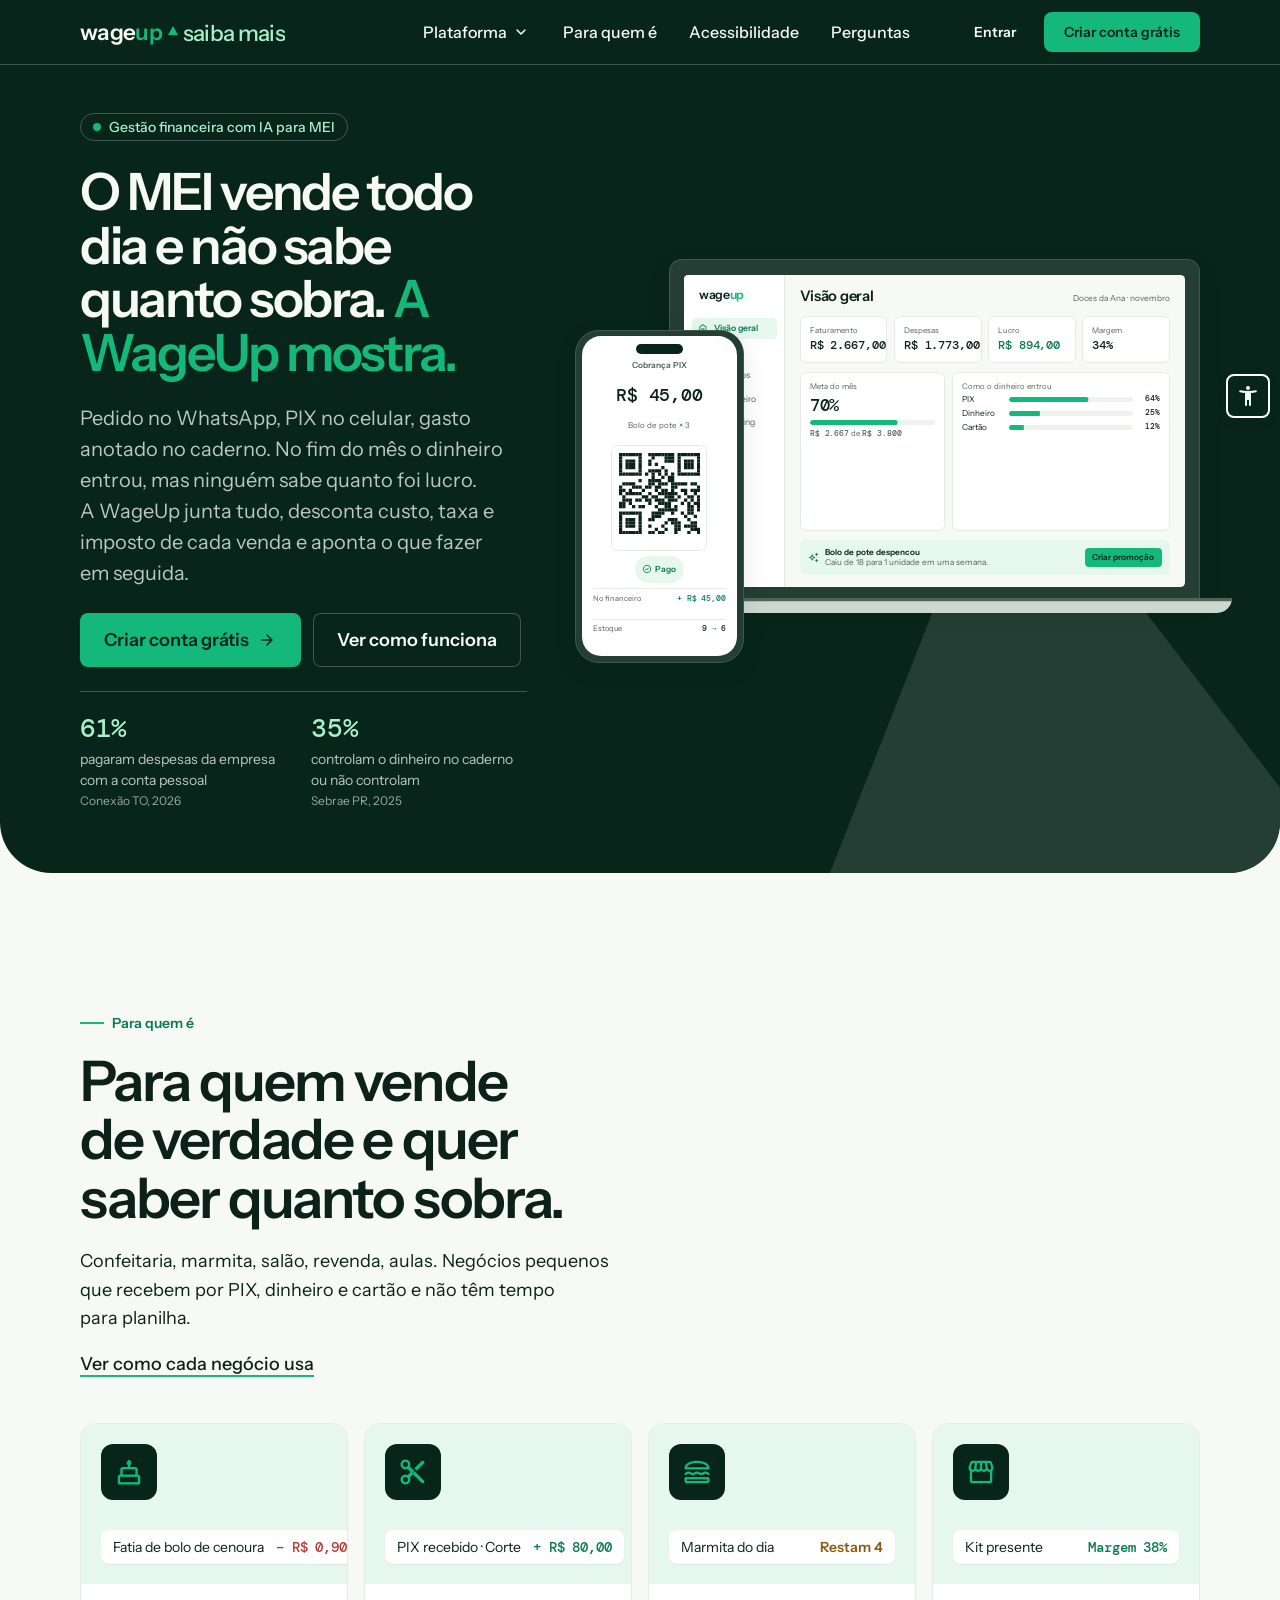
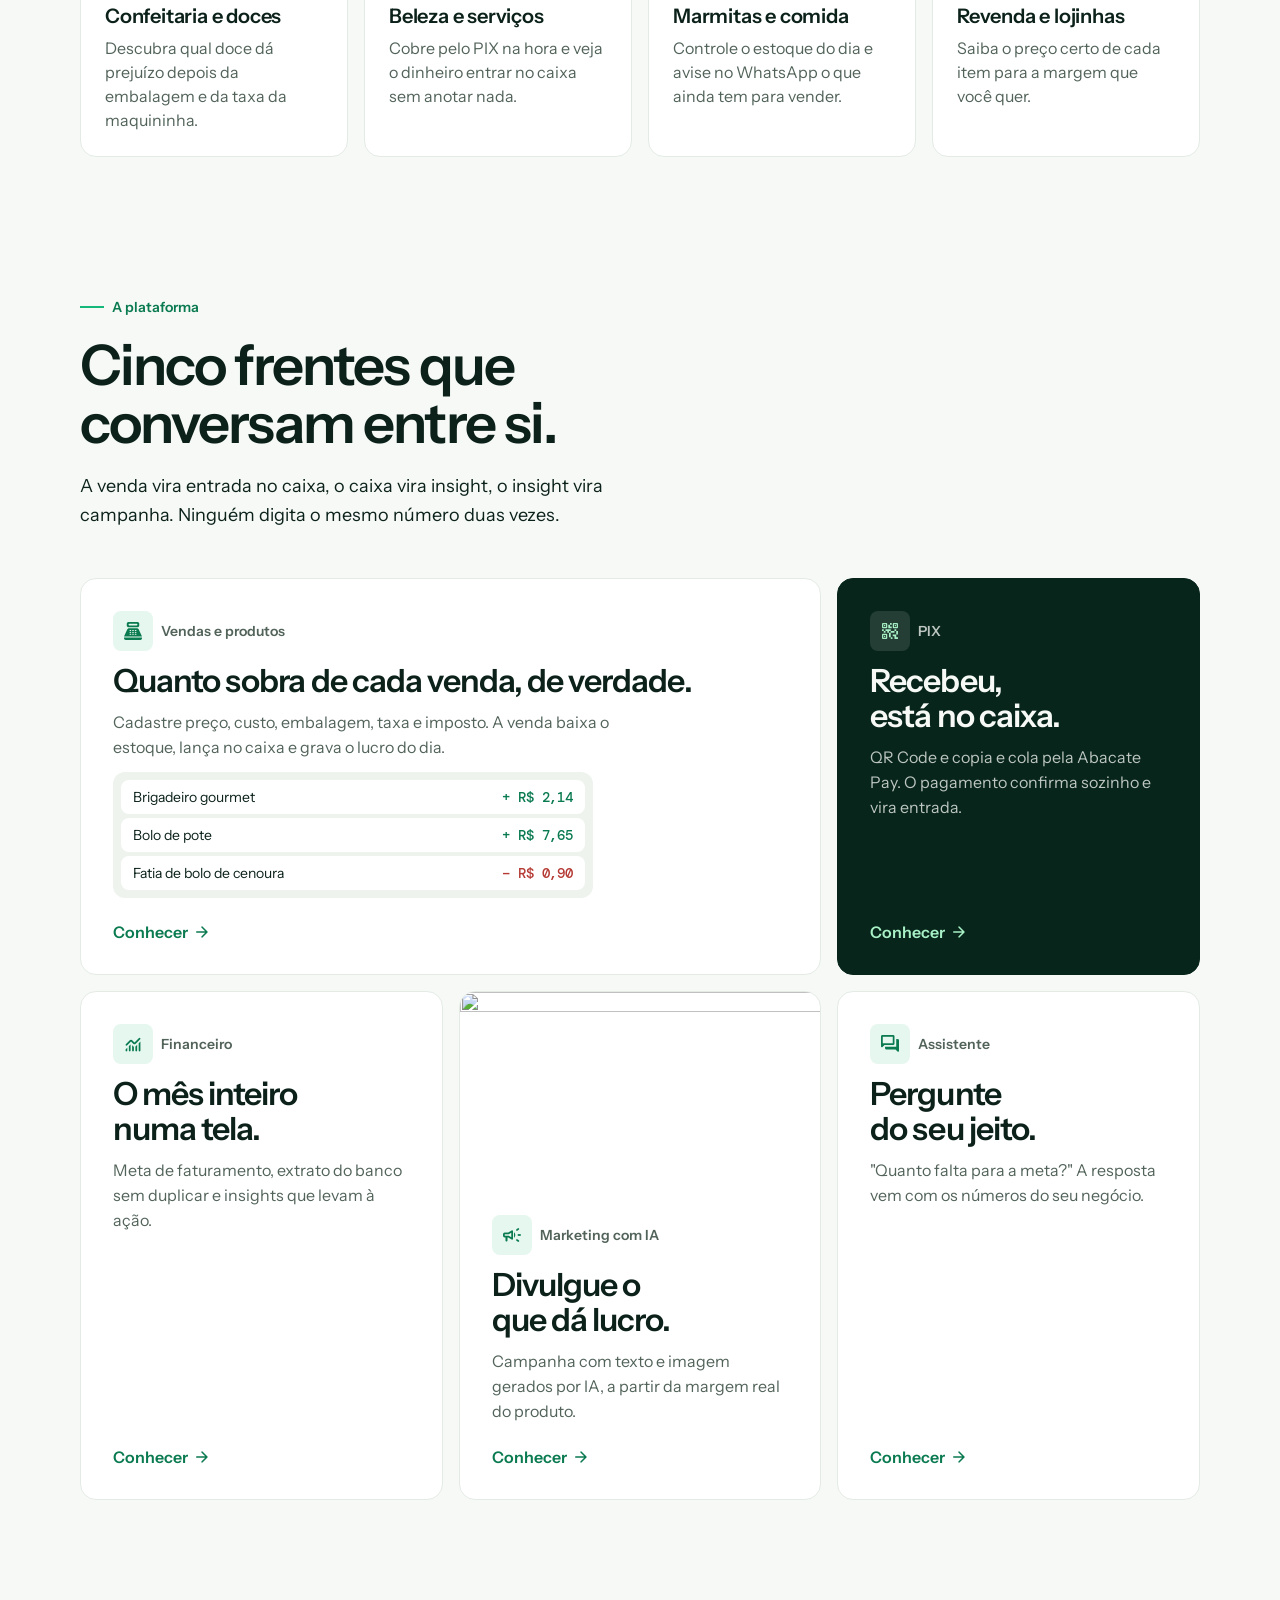
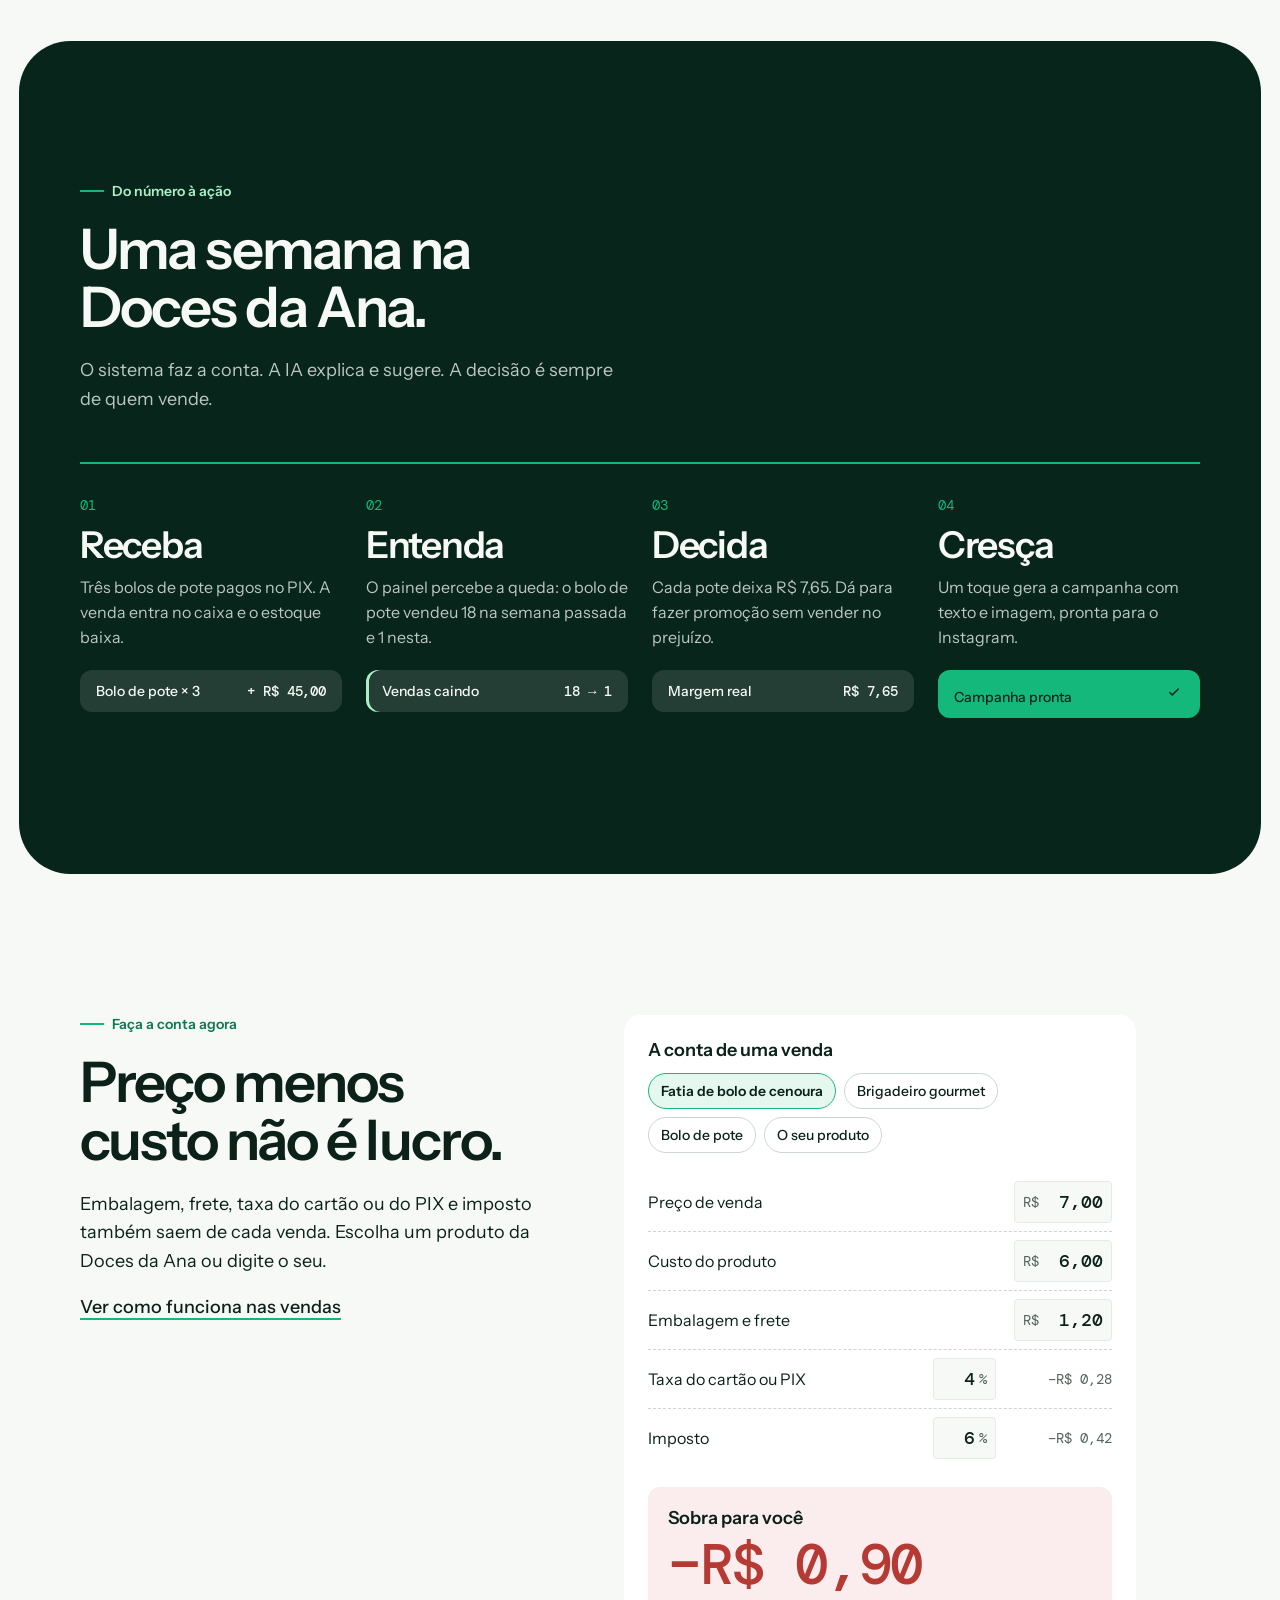
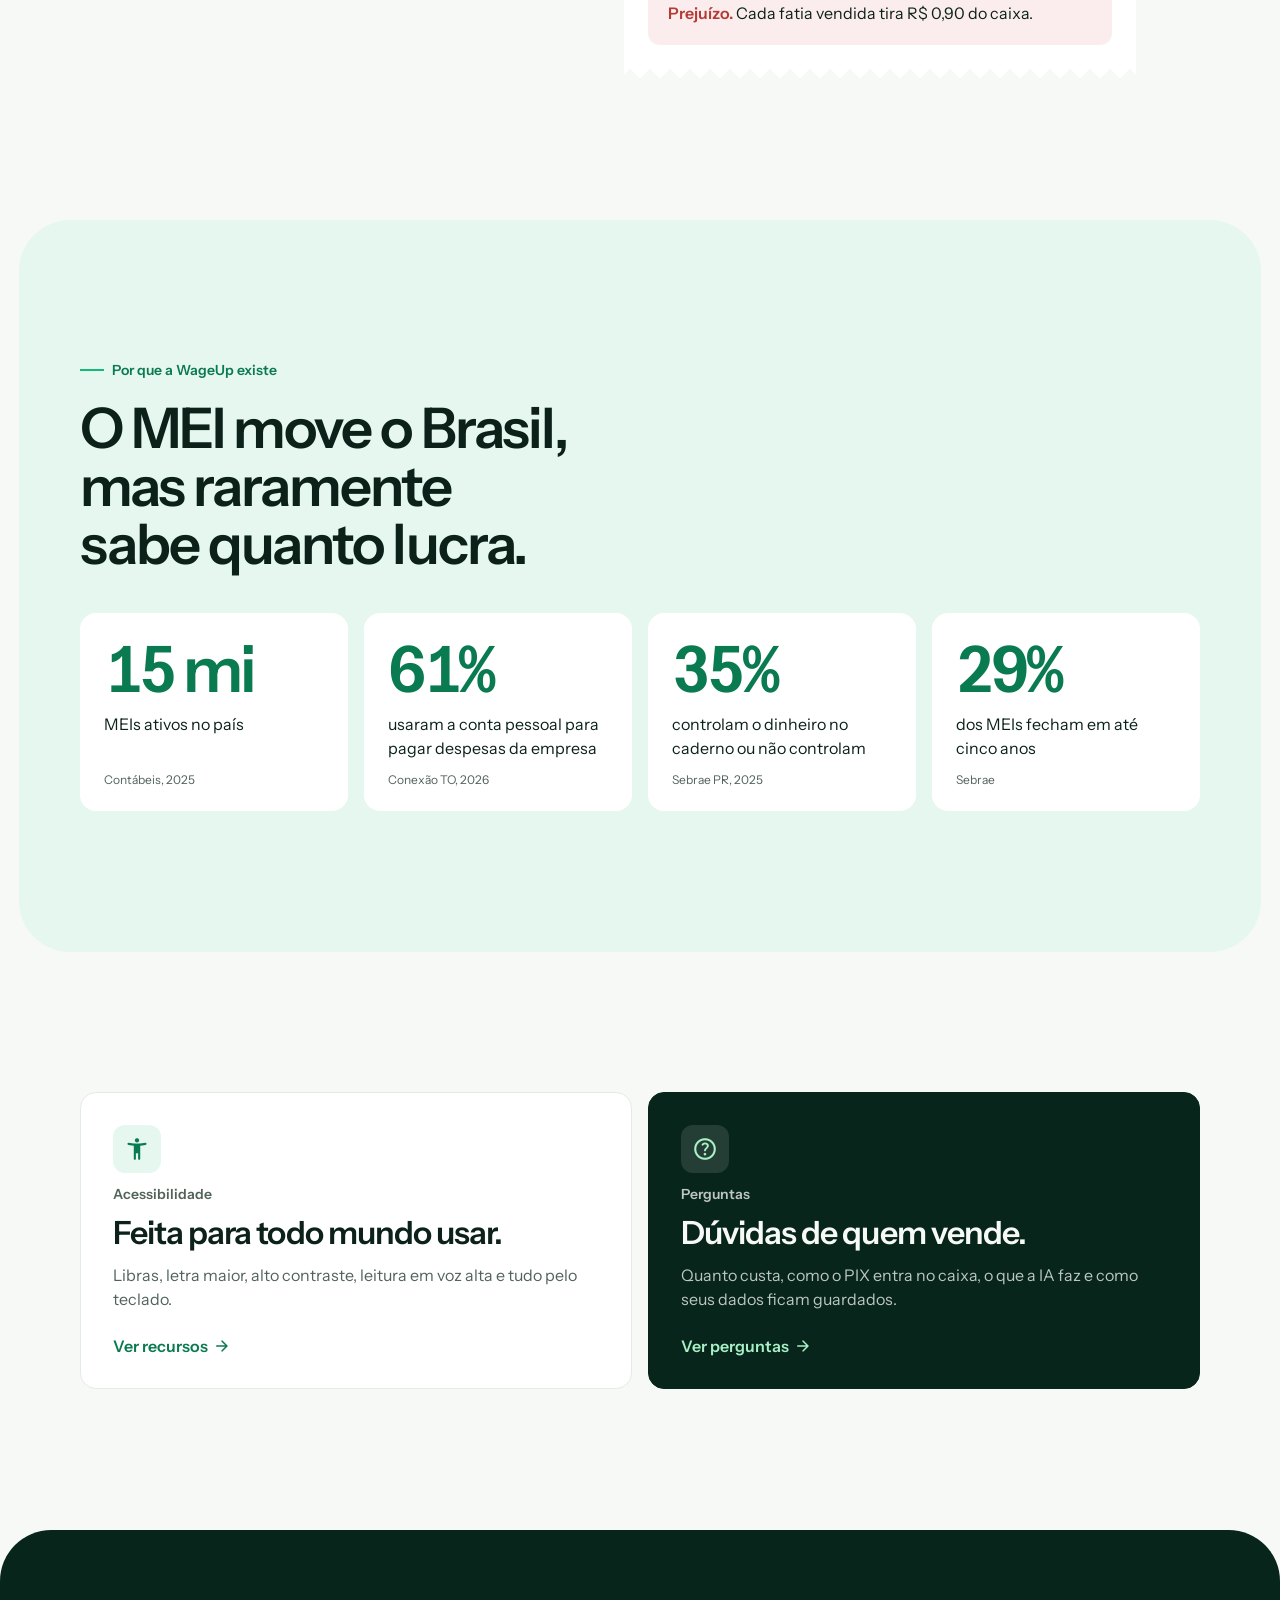
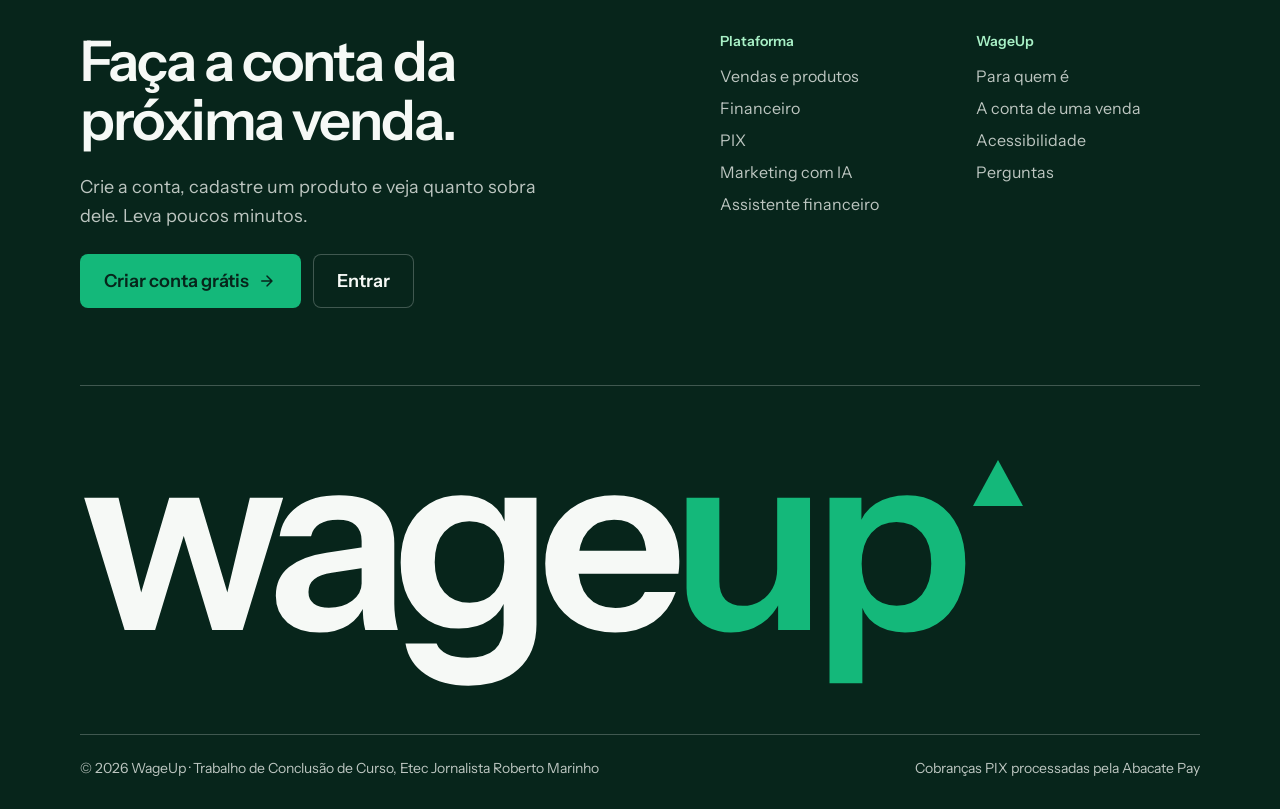
==== frontend/index.html @ 1d9b66ad "feat: site novo com uma pagina por modulo, login refeito e IA pela DeepSeek - Site publico em pagina" ====
<!doctype html>
<html lang="pt-BR">
  <head>
    <meta charset="UTF-8" />
    <meta name="viewport" content="width=device-width, initial-scale=1.0" />
    <title>WageUp | Gestão com IA para microempreendedores</title>
    <meta name="description" content="Wage Up é a plataforma para MEIs venderem mais, organizarem o catálogo, controlarem o dinheiro e criarem marketing com IA — tudo em um só lugar." />
    <link rel="preconnect" href="https://fonts.googleapis.com" />
    <link rel="preconnect" href="https://fonts.gstatic.com" crossorigin />
    <link href="https://fonts.googleapis.com/css2?family=Material+Symbols+Rounded:opsz,wght,FILL,GRAD@24,500,0,0&family=Instrument+Sans:wght@400;500;600;700&family=DM+Mono:wght@400;500&display=swap" rel="stylesheet" />
    <link rel="stylesheet" href="styles.css" />
    <!-- Antes de tudo: aplica as preferências de acessibilidade salvas sem piscar a tela. -->
    <script src="a11y.js"></script>
    <script src="https://cdn.jsdelivr.net/npm/gsap@3.12.5/dist/gsap.min.js"></script>
    <script src="https://cdn.jsdelivr.net/npm/gsap@3.12.5/dist/ScrollTrigger.min.js"></script>
    <script src="https://cdn.jsdelivr.net/npm/lenis@1.1.13/dist/lenis.min.js"></script>
    <script src="https://accounts.google.com/gsi/client" async defer></script>
  </head>
  <body>
    <a href="#inicio" class="skip-link">Pular para o conteúdo principal</a>

    <!-- SITE: home e uma página por módulo. O site.js troca a página pelo
         endereço (/, /vendas, /financeiro, /pix, /marketing, /assistente). -->
    <div class="site-shell">
      <header class="lp-nav" id="lpNav">
        <div class="lp-nav__inner">
          <a class="lp-logo lp-nav__logo" href="/" data-route aria-label="WageUp, página inicial">
            <span class="lp-logo__text">wage<span class="lp-logo__up">up</span></span><span class="lp-logo__tick" aria-hidden="true"></span>
            <span class="lp-lockup" aria-hidden="true"><span class="lp-lockup__text"></span></span>
          </a>

          <nav class="lp-nav__links" id="lpNavLinks" aria-label="Site" data-lenis-prevent>
            <div class="lp-menu">
              <button class="lp-menu__trigger" type="button" aria-expanded="false" aria-controls="lpMenuPanel">
                Plataforma <span class="material-symbols-rounded" aria-hidden="true">expand_more</span>
              </button>
              <div class="lp-menu__panel" id="lpMenuPanel">
                <a class="lp-menu__item" href="/vendas" data-route>
                  <span class="material-symbols-rounded lp-menu__icon" aria-hidden="true">point_of_sale</span>
                  <span class="lp-menu__text"><strong>Vendas e produtos</strong><span>Margem real, estoque e lucro de cada venda</span></span>
                </a>
                <a class="lp-menu__item" href="/financeiro" data-route>
                  <span class="material-symbols-rounded lp-menu__icon" aria-hidden="true">monitoring</span>
                  <span class="lp-menu__text"><strong>Financeiro</strong><span>Meta do mês, extrato e insights</span></span>
                </a>
                <a class="lp-menu__item" href="/pix" data-route>
                  <span class="material-symbols-rounded lp-menu__icon" aria-hidden="true">qr_code_2</span>
                  <span class="lp-menu__text"><strong>PIX</strong><span>Cobrança com QR Code que cai sozinha no caixa</span></span>
                </a>
                <a class="lp-menu__item" href="/marketing" data-route>
                  <span class="material-symbols-rounded lp-menu__icon" aria-hidden="true">campaign</span>
                  <span class="lp-menu__text"><strong>Marketing com IA</strong><span>Campanha com texto e imagem em um toque</span></span>
                </a>
                <a class="lp-menu__item" href="/assistente" data-route>
                  <span class="material-symbols-rounded lp-menu__icon" aria-hidden="true">forum</span>
                  <span class="lp-menu__text"><strong>Assistente financeiro</strong><span>Pergunte sobre o seu negócio em português</span></span>
                </a>
              </div>
            </div>
            <a class="lp-nav__link" href="/para-quem" data-route>Para quem é</a>
            <a class="lp-nav__link" href="/acessibilidade" data-route>Acessibilidade</a>
            <a class="lp-nav__link" href="/perguntas" data-route>Perguntas</a>
          </nav>

          <div class="lp-nav__actions">
            <button class="lp-btn lp-btn--ghost" type="button" data-open-app="login">Entrar</button>
            <button class="lp-btn lp-btn--primary lp-nav__cta" type="button" data-open-app="register">Criar conta grátis</button>
            <button class="lp-nav__toggle" type="button" aria-expanded="false" aria-controls="lpNavLinks" aria-label="Abrir menu">
              <span class="material-symbols-rounded" aria-hidden="true">menu</span>
            </button>
          </div>
        </div>
        <span class="lp-progress" aria-hidden="true"><i></i></span>
      </header>

      <main id="inicio" tabindex="-1">

        <!-- ═══════════════════════ HOME ═══════════════════════ -->
        <div class="lp-page" data-page="home" data-title="WageUp | Gestão com IA para microempreendedores">

          <!-- Topo: a dor do MEI e a plataforma na tela do computador e do celular.
               Os números são os da conta de demonstração. -->
          <section class="lp-top lp-top--devices" data-nav="dark" aria-labelledby="lpTopTitle">
            <div class="lp-top__inner">
              <div class="lp-top__copy">
                <p class="lp-eyebrow"><span class="lp-eyebrow__dot" aria-hidden="true"></span>Gestão financeira com IA para MEI</p>
                <h1 class="lp-top__title lp-top__title--case" id="lpTopTitle">O MEI vende todo dia e não sabe quanto sobra. <span class="lp-top__accent">A WageUp mostra.</span></h1>
                <p class="lp-top__lead">Pedido no WhatsApp, PIX no celular, gasto anotado no caderno. No fim do mês o dinheiro entrou, mas ninguém sabe quanto foi lucro. A WageUp junta tudo, desconta custo, taxa e imposto de cada venda e aponta o que fazer em seguida.</p>
                <div class="lp-top__actions">
                  <button class="lp-btn lp-btn--primary lp-btn--lg" type="button" data-open-app="register">
                    Criar conta grátis <span class="material-symbols-rounded" aria-hidden="true">arrow_forward</span>
                  </button>
                  <a class="lp-btn lp-btn--outline lp-btn--lg" href="/vendas" data-route>Ver como funciona</a>
                </div>
                <dl class="lp-top__proof">
                  <div><dt><span class="lp-money">61%</span></dt><dd>pagaram despesas da empresa com a conta pessoal <small>Conexão TO, 2026</small></dd></div>
                  <div><dt><span class="lp-money">35%</span></dt><dd>controlam o dinheiro no caderno ou não controlam <small>Sebrae PR, 2025</small></dd></div>
                </dl>
              </div>

              <div class="lp-devices" role="img" aria-label="A visão geral da WageUp no computador, com faturamento, despesas, lucro e meta do mês, e uma cobrança PIX paga no celular. Números da conta de demonstração.">
                <div class="lp-laptop">
                  <div class="lp-laptop__screen">
                    <div class="lp-screen">
                      <div class="lp-screen__side">
                        <span class="lp-screen__brand">wage<b>up</b></span>
                        <span class="lp-screen__nav is-active"><span class="material-symbols-rounded">home</span>Visão geral</span>
                        <span class="lp-screen__nav"><span class="material-symbols-rounded">point_of_sale</span>Vendas</span>
                        <span class="lp-screen__nav"><span class="material-symbols-rounded">inventory_2</span>Produtos</span>
                        <span class="lp-screen__nav"><span class="material-symbols-rounded">payments</span>Financeiro</span>
                        <span class="lp-screen__nav"><span class="material-symbols-rounded">auto_awesome</span>Marketing</span>
                      </div>
                      <div class="lp-screen__main">
                        <div class="lp-screen__top"><strong>Visão geral</strong><span>Doces da Ana · novembro</span></div>
                        <div class="lp-screen__kpis">
                          <div class="lp-screen__kpi"><span>Faturamento</span><strong class="lp-money">R$ 2.667,00</strong></div>
                          <div class="lp-screen__kpi"><span>Despesas</span><strong class="lp-money">R$ 1.773,00</strong></div>
                          <div class="lp-screen__kpi"><span>Lucro</span><strong class="lp-money lp-money--positive">R$ 894,00</strong></div>
                          <div class="lp-screen__kpi"><span>Margem</span><strong class="lp-money">34%</strong></div>
                        </div>
                        <div class="lp-screen__row">
                          <div class="lp-screen__card">
                            <span class="lp-screen__label">Meta do mês</span>
                            <strong class="lp-money">70%</strong>
                            <span class="lp-screen__track"><i style="--share: 0.7"></i></span>
                            <span class="lp-screen__hint"><span class="lp-money">R$ 2.667</span> de <span class="lp-money">R$ 3.800</span></span>
                          </div>
                          <div class="lp-screen__card">
                            <span class="lp-screen__label">Como o dinheiro entrou</span>
                            <span class="lp-screen__bar"><span>PIX</span><span class="lp-screen__track"><i style="--share: 0.64"></i></span><span class="lp-money">64%</span></span>
                            <span class="lp-screen__bar"><span>Dinheiro</span><span class="lp-screen__track"><i style="--share: 0.25"></i></span><span class="lp-money">25%</span></span>
                            <span class="lp-screen__bar"><span>Cartão</span><span class="lp-screen__track"><i style="--share: 0.12"></i></span><span class="lp-money">12%</span></span>
                          </div>
                        </div>
                        <div class="lp-screen__insight">
                          <span class="material-symbols-rounded">auto_awesome</span>
                          <span><strong>Bolo de pote despencou</strong>Caiu de 18 para 1 unidade em uma semana.</span>
                          <span class="lp-screen__btn">Criar promoção</span>
                        </div>
                      </div>
                    </div>
                  </div>
                  <div class="lp-laptop__base"></div>
                </div>

                <div class="lp-devices__phone">
                  <div class="lp-phone">
                    <div class="lp-phone__screen">
                      <span class="lp-phone__notch"></span>
                      <span class="lp-phone__title">Cobrança PIX</span>
                      <strong class="lp-money lp-phone__value">R$ 45,00</strong>
                      <span class="lp-phone__desc">Bolo de pote × 3</span>
                      <span class="lp-phone__qr"><svg viewBox="0 0 25 25" data-qr></svg></span>
                      <span class="lp-phone__status" data-phone-status><span class="material-symbols-rounded">check_circle</span><span data-phone-text>Pago</span></span>
                      <span class="lp-phone__line"><span>No financeiro</span><span class="lp-money lp-money--positive">+ R$ 45,00</span></span>
                      <span class="lp-phone__line"><span>Estoque</span><span class="lp-money">9 → 6</span></span>
                    </div>
                  </div>
                </div>
              </div>
            </div>
          </section>

          <!-- Quem é o público -->
          <section class="lp-chapter lp-who" id="para-quem" data-lockup="para quem é" aria-labelledby="lpWhoTitle">
            <div class="lp-head">
              <p class="lp-kicker">Para quem é</p>
              <h2 class="lp-h2" id="lpWhoTitle">Para quem vende de verdade e quer saber quanto sobra.</h2>
              <p class="lp-body">Confeitaria, marmita, salão, revenda, aulas. Negócios pequenos que recebem por PIX, dinheiro e cartão e não têm tempo para planilha.</p>
              <a class="lp-link" href="/para-quem" data-route>Ver como cada negócio usa</a>
            </div>
            <ul class="lp-who__grid">
              <li class="lp-who__card">
                <div class="lp-who__scene" aria-hidden="true">
                  <span class="material-symbols-rounded lp-who__icon">cake</span>
                  <span class="lp-who__chip"><span>Fatia de bolo de cenoura</span><span class="lp-money lp-money--negative">− R$ 0,90</span></span>
                </div>
                <div class="lp-who__text">
                  <strong>Confeitaria e doces</strong>
                  <span>Descubra qual doce dá prejuízo depois da embalagem e da taxa da maquininha.</span>
                </div>
              </li>
              <li class="lp-who__card">
                <div class="lp-who__scene" aria-hidden="true">
                  <span class="material-symbols-rounded lp-who__icon">content_cut</span>
                  <span class="lp-who__chip"><span>PIX recebido · Corte</span><span class="lp-money lp-money--positive">+ R$ 80,00</span></span>
                </div>
                <div class="lp-who__text">
                  <strong>Beleza e serviços</strong>
                  <span>Cobre pelo PIX na hora e veja o dinheiro entrar no caixa sem anotar nada.</span>
                </div>
              </li>
              <li class="lp-who__card">
                <div class="lp-who__scene" aria-hidden="true">
                  <span class="material-symbols-rounded lp-who__icon">lunch_dining</span>
                  <span class="lp-who__chip"><span>Marmita do dia</span><span class="lp-who__warn">Restam 4</span></span>
                </div>
                <div class="lp-who__text">
                  <strong>Marmitas e comida</strong>
                  <span>Controle o estoque do dia e avise no WhatsApp o que ainda tem para vender.</span>
                </div>
              </li>
              <li class="lp-who__card">
                <div class="lp-who__scene" aria-hidden="true">
                  <span class="material-symbols-rounded lp-who__icon">storefront</span>
                  <span class="lp-who__chip"><span>Kit presente</span><span class="lp-money lp-money--positive">Margem 38%</span></span>
                </div>
                <div class="lp-who__text">
                  <strong>Revenda e lojinhas</strong>
                  <span>Saiba o preço certo de cada item para a margem que você quer.</span>
                </div>
              </li>
            </ul>
          </section>

          <!-- Os módulos -->
          <section class="lp-chapter lp-mods" id="plataforma" data-lockup="plataforma" aria-labelledby="lpModsTitle">
            <div class="lp-head">
              <p class="lp-kicker">A plataforma</p>
              <h2 class="lp-h2" id="lpModsTitle">Cinco frentes que conversam entre si.</h2>
              <p class="lp-body">A venda vira entrada no caixa, o caixa vira insight, o insight vira campanha. Ninguém digita o mesmo número duas vezes.</p>
            </div>

            <div class="lp-mods__grid">
              <a class="lp-mod lp-mod--wide" href="/vendas" data-route>
                <span class="lp-mod__top">
                  <span class="material-symbols-rounded lp-mod__icon" aria-hidden="true">point_of_sale</span>
                  <span class="lp-mod__tag">Vendas e produtos</span>
                </span>
                <strong class="lp-mod__title">Quanto sobra de cada venda, de verdade.</strong>
                <span class="lp-mod__text">Cadastre preço, custo, embalagem, taxa e imposto. A venda baixa o estoque, lança no caixa e grava o lucro do dia.</span>
                <span class="lp-mod__peek" aria-hidden="true">
                  <span class="lp-peek-row"><span>Brigadeiro gourmet</span><span class="lp-money lp-money--positive">+ R$ 2,14</span></span>
                  <span class="lp-peek-row"><span>Bolo de pote</span><span class="lp-money lp-money--positive">+ R$ 7,65</span></span>
                  <span class="lp-peek-row"><span>Fatia de bolo de cenoura</span><span class="lp-money lp-money--negative">− R$ 0,90</span></span>
                </span>
                <span class="lp-mod__more">Conhecer <span class="material-symbols-rounded" aria-hidden="true">arrow_forward</span></span>
              </a>

              <a class="lp-mod lp-mod--dark" href="/pix" data-route>
                <span class="lp-mod__top">
                  <span class="material-symbols-rounded lp-mod__icon" aria-hidden="true">qr_code_2</span>
                  <span class="lp-mod__tag">PIX</span>
                </span>
                <strong class="lp-mod__title">Recebeu, está no caixa.</strong>
                <span class="lp-mod__text">QR Code e copia e cola pela Abacate Pay. O pagamento confirma sozinho e vira entrada.</span>
                <span class="lp-mod__more">Conhecer <span class="material-symbols-rounded" aria-hidden="true">arrow_forward</span></span>
              </a>

              <a class="lp-mod" href="/financeiro" data-route>
                <span class="lp-mod__top">
                  <span class="material-symbols-rounded lp-mod__icon" aria-hidden="true">monitoring</span>
                  <span class="lp-mod__tag">Financeiro</span>
                </span>
                <strong class="lp-mod__title">O mês inteiro numa tela.</strong>
                <span class="lp-mod__text">Meta de faturamento, extrato do banco sem duplicar e insights que levam à ação.</span>
                <span class="lp-mod__more">Conhecer <span class="material-symbols-rounded" aria-hidden="true">arrow_forward</span></span>
              </a>

              <a class="lp-mod lp-mod--photo" href="/marketing" data-route>
                <img class="lp-mod__img" src="/static/landing/campanha-bolo-de-pote.jpg" width="640" height="640" loading="lazy" alt="" />
                <span class="lp-mod__top">
                  <span class="material-symbols-rounded lp-mod__icon" aria-hidden="true">campaign</span>
                  <span class="lp-mod__tag">Marketing com IA</span>
                </span>
                <strong class="lp-mod__title">Divulgue o que dá lucro.</strong>
                <span class="lp-mod__text">Campanha com texto e imagem gerados por IA, a partir da margem real do produto.</span>
                <span class="lp-mod__more">Conhecer <span class="material-symbols-rounded" aria-hidden="true">arrow_forward</span></span>
              </a>

              <a class="lp-mod" href="/assistente" data-route>
                <span class="lp-mod__top">
                  <span class="material-symbols-rounded lp-mod__icon" aria-hidden="true">forum</span>
                  <span class="lp-mod__tag">Assistente</span>
                </span>
                <strong class="lp-mod__title">Pergunte do seu jeito.</strong>
                <span class="lp-mod__text">"Quanto falta para a meta?" A resposta vem com os números do seu negócio.</span>
                <span class="lp-mod__more">Conhecer <span class="material-symbols-rounded" aria-hidden="true">arrow_forward</span></span>
              </a>
            </div>
          </section>

          <!-- Do número à ação: o caminho, preenchido pela rolagem -->
          <section class="lp-path" data-nav="dark" data-lockup="na prática" aria-labelledby="lpPathTitle">
            <div class="lp-path__inner">
              <div class="lp-head lp-head--inverse">
                <p class="lp-kicker">Do número à ação</p>
                <h2 class="lp-h2" id="lpPathTitle">Uma semana na Doces da Ana.</h2>
                <p class="lp-body">O sistema faz a conta. A IA explica e sugere. A decisão é sempre de quem vende.</p>
              </div>
              <div class="lp-path__track" aria-hidden="true"><i></i></div>
              <ol class="lp-path__steps">
                <li class="lp-step">
                  <span class="lp-step__num">01</span>
                  <strong class="lp-step__title">Receba</strong>
                  <span class="lp-step__text">Três bolos de pote pagos no PIX. A venda entra no caixa e o estoque baixa.</span>
                  <span class="lp-step__ui"><span>Bolo de pote × 3</span><span class="lp-money">+ R$ 45,00</span></span>
                </li>
                <li class="lp-step">
                  <span class="lp-step__num">02</span>
                  <strong class="lp-step__title">Entenda</strong>
                  <span class="lp-step__text">O painel percebe a queda: o bolo de pote vendeu 18 na semana passada e 1 nesta.</span>
                  <span class="lp-step__ui lp-step__ui--warning"><span>Vendas caindo</span><span class="lp-money">18 → 1</span></span>
                </li>
                <li class="lp-step">
                  <span class="lp-step__num">03</span>
                  <strong class="lp-step__title">Decida</strong>
                  <span class="lp-step__text">Cada pote deixa R$ 7,65. Dá para fazer promoção sem vender no prejuízo.</span>
                  <span class="lp-step__ui"><span>Margem real</span><span class="lp-money">R$ 7,65</span></span>
                </li>
                <li class="lp-step">
                  <span class="lp-step__num">04</span>
                  <strong class="lp-step__title">Cresça</strong>
                  <span class="lp-step__text">Um toque gera a campanha com texto e imagem, pronta para o Instagram.</span>
                  <span class="lp-step__ui lp-step__ui--ok"><span>Campanha pronta</span><span class="material-symbols-rounded" aria-hidden="true">check</span></span>
                </li>
              </ol>
            </div>
          </section>

          <!-- A conta de uma venda: mesma fórmula do cadastro de produto -->
          <section class="lp-chapter lp-calc" id="conta" data-lockup="a conta" aria-labelledby="lpCalcTitle">
            <div class="lp-calc__copy">
              <p class="lp-kicker">Faça a conta agora</p>
              <h2 class="lp-h2" id="lpCalcTitle">Preço menos custo não é lucro.</h2>
              <p class="lp-body">Embalagem, frete, taxa do cartão ou do PIX e imposto também saem de cada venda. Escolha um produto da Doces da Ana ou digite o seu.</p>
              <a class="lp-link" href="/vendas" data-route>Ver como funciona nas vendas</a>
            </div>

            <form class="lp-receipt" id="lpReceipt" aria-labelledby="lpReceiptTitle" novalidate data-ui>
              <div class="lp-receipt__head">
                <p class="lp-receipt__title" id="lpReceiptTitle">A conta de uma venda</p>
                <div class="lp-receipt__picks" role="group" aria-label="Escolha um exemplo">
                  <button class="lp-pick is-active" type="button" aria-pressed="true" data-pick="fatia">Fatia de bolo de cenoura</button>
                  <button class="lp-pick" type="button" aria-pressed="false" data-pick="brigadeiro">Brigadeiro gourmet</button>
                  <button class="lp-pick" type="button" aria-pressed="false" data-pick="pote">Bolo de pote</button>
                  <button class="lp-pick" type="button" aria-pressed="false" data-pick="seu">O seu produto</button>
                </div>
              </div>

              <div class="lp-receipt__lines">
                <div class="lp-line">
                  <label class="lp-line__label" for="lpPrice">Preço de venda</label>
                  <span class="lp-field"><span class="lp-field__unit" aria-hidden="true">R$</span><input class="lp-field__input" id="lpPrice" name="price" inputmode="decimal" autocomplete="off" value="7,00" /></span>
                </div>
                <div class="lp-line">
                  <label class="lp-line__label" for="lpCost">Custo do produto</label>
                  <span class="lp-field"><span class="lp-field__unit" aria-hidden="true">R$</span><input class="lp-field__input" id="lpCost" name="cost" inputmode="decimal" autocomplete="off" value="6,00" /></span>
                </div>
                <div class="lp-line">
                  <label class="lp-line__label" for="lpOther">Embalagem e frete</label>
                  <span class="lp-field"><span class="lp-field__unit" aria-hidden="true">R$</span><input class="lp-field__input" id="lpOther" name="other" inputmode="decimal" autocomplete="off" value="1,20" /></span>
                </div>
                <div class="lp-line lp-line--pct">
                  <label class="lp-line__label" for="lpFee">Taxa do cartão ou PIX</label>
                  <span class="lp-field lp-field--pct"><input class="lp-field__input" id="lpFee" name="fee" inputmode="decimal" autocomplete="off" value="4" /><span class="lp-field__unit" aria-hidden="true">%</span></span>
                  <span class="lp-line__amount" id="lpFeeAmount">R$ 0,28</span>
                </div>
                <div class="lp-line lp-line--pct">
                  <label class="lp-line__label" for="lpTax">Imposto</label>
                  <span class="lp-field lp-field--pct"><input class="lp-field__input" id="lpTax" name="tax" inputmode="decimal" autocomplete="off" value="6" /><span class="lp-field__unit" aria-hidden="true">%</span></span>
                  <span class="lp-line__amount" id="lpTaxAmount">R$ 0,42</span>
                </div>
              </div>

              <div class="lp-receipt__total is-negative" id="lpTotal" aria-live="polite">
                <span class="lp-receipt__total-label">Sobra para você</span>
                <strong class="lp-receipt__value" id="lpMarginValue">−R$ 0,90</strong>
                <p class="lp-receipt__verdict" id="lpVerdict"><b>Prejuízo.</b> Cada fatia vendida tira R$ 0,90 do caixa.</p>
              </div>
            </form>
          </section>

          <!-- Por que existe: o problema em números -->
          <section class="lp-band lp-stats" data-lockup="por que existe" aria-labelledby="lpStatsTitle">
            <div class="lp-chapter">
              <div class="lp-head">
                <p class="lp-kicker">Por que a WageUp existe</p>
                <h2 class="lp-h2" id="lpStatsTitle">O MEI move o Brasil, mas raramente sabe quanto lucra.</h2>
              </div>
              <dl class="lp-stats__grid">
                <div class="lp-stat">
                  <dt class="lp-stat__label">MEIs ativos no país</dt>
                  <dd class="lp-stat__value"><span data-count="15" data-suffix=" mi">15 mi</span></dd>
                  <dd class="lp-stat__source">Contábeis, 2025</dd>
                </div>
                <div class="lp-stat">
                  <dt class="lp-stat__label">usaram a conta pessoal para pagar despesas da empresa</dt>
                  <dd class="lp-stat__value"><span data-count="61" data-suffix="%">61%</span></dd>
                  <dd class="lp-stat__source">Conexão TO, 2026</dd>
                </div>
                <div class="lp-stat">
                  <dt class="lp-stat__label">controlam o dinheiro no caderno ou não controlam</dt>
                  <dd class="lp-stat__value"><span data-count="35" data-suffix="%">35%</span></dd>
                  <dd class="lp-stat__source">Sebrae PR, 2025</dd>
                </div>
                <div class="lp-stat">
                  <dt class="lp-stat__label">dos MEIs fecham em até cinco anos</dt>
                  <dd class="lp-stat__value"><span data-count="29" data-suffix="%">29%</span></dd>
                  <dd class="lp-stat__source">Sebrae</dd>
                </div>
              </dl>
            </div>
          </section>

          <!-- Mais: as páginas de acessibilidade e de perguntas -->
          <section class="lp-chapter lp-more" data-lockup="saiba mais" aria-label="Saiba mais">
            <a class="lp-more__card" href="/acessibilidade" data-route>
              <span class="material-symbols-rounded lp-more__icon" aria-hidden="true">accessibility_new</span>
              <span class="lp-more__label">Acessibilidade</span>
              <strong class="lp-more__title">Feita para todo mundo usar.</strong>
              <span class="lp-more__text">Libras, letra maior, alto contraste, leitura em voz alta e tudo pelo teclado.</span>
              <span class="lp-mod__more">Ver recursos <span class="material-symbols-rounded" aria-hidden="true">arrow_forward</span></span>
            </a>
            <a class="lp-more__card lp-more__card--dark" href="/perguntas" data-route>
              <span class="material-symbols-rounded lp-more__icon" aria-hidden="true">help</span>
              <span class="lp-more__label">Perguntas</span>
              <strong class="lp-more__title">Dúvidas de quem vende.</strong>
              <span class="lp-more__text">Quanto custa, como o PIX entra no caixa, o que a IA faz e como seus dados ficam guardados.</span>
              <span class="lp-mod__more">Ver perguntas <span class="material-symbols-rounded" aria-hidden="true">arrow_forward</span></span>
            </a>
          </section>
        </div>

        <!-- ═══════════════════════ PARA QUEM É ═══════════════════════ -->
        <div class="lp-page" data-page="para-quem" data-title="Para quem é | WageUp" hidden>
          <section class="mp-hero" data-nav="dark" aria-labelledby="mpWhoTitle">
            <div class="mp-hero__inner">
              <div class="mp-hero__copy">
                <p class="lp-eyebrow"><span class="material-symbols-rounded" aria-hidden="true">storefront</span>Para quem é</p>
                <h1 data-lockup="para quem é" class="mp-hero__title" id="mpWhoTitle">Feita para quem vende de verdade.</h1>
                <p class="mp-hero__lead">MEIs e pequenos negócios que recebem por PIX, dinheiro e cartão, vendem pelo WhatsApp e pelo Instagram e não têm tempo para planilha.</p>
                <div class="lp-top__actions">
                  <button class="lp-btn lp-btn--primary lp-btn--lg" type="button" data-open-app="register">Criar conta grátis <span class="material-symbols-rounded" aria-hidden="true">arrow_forward</span></button>
                </div>
              </div>
              <ul class="mp-who-chips" data-ui aria-label="Exemplos de negócios">
                <li><span class="material-symbols-rounded" aria-hidden="true">cake</span>Confeitaria</li>
                <li><span class="material-symbols-rounded" aria-hidden="true">lunch_dining</span>Marmitas</li>
                <li><span class="material-symbols-rounded" aria-hidden="true">content_cut</span>Salão de beleza</li>
                <li><span class="material-symbols-rounded" aria-hidden="true">storefront</span>Revenda</li>
                <li><span class="material-symbols-rounded" aria-hidden="true">school</span>Aulas particulares</li>
                <li><span class="material-symbols-rounded" aria-hidden="true">build</span>Manutenção</li>
                <li><span class="material-symbols-rounded" aria-hidden="true">checkroom</span>Moda e brechó</li>
                <li><span class="material-symbols-rounded" aria-hidden="true">pets</span>Pet shop em casa</li>
              </ul>
            </div>
          </section>

          <section class="lp-chapter mp-segs" aria-labelledby="mpSegsTitle">
            <h2 class="lp-h2" id="mpSegsTitle">O que muda no dia a dia de cada negócio</h2>
            <div class="mp-segs__list">
              <article class="mp-seg">
                <div class="mp-seg__head"><span class="material-symbols-rounded lp-who__icon" aria-hidden="true">cake</span><h3>Confeitaria e doces</h3></div>
                <p class="mp-seg__pain"><strong>O problema:</strong> o doce que mais vende pode ser o que dá prejuízo, depois da embalagem e da taxa da maquininha.</p>
                <ul class="mp-seg__list">
                  <li>Margem real de cada doce enquanto você cadastra</li>
                  <li>Lucro por produto no fim do mês</li>
                  <li>Promoção sugerida quando as vendas caem</li>
                </ul>
                <div class="mp-seg__ui" data-ui><span>Fatia de bolo de cenoura</span><span class="mp-badge mp-badge--negative">Prejuízo</span><span class="lp-money lp-money--negative">− R$ 0,90</span></div>
              </article>
              <article class="mp-seg">
                <div class="mp-seg__head"><span class="material-symbols-rounded lp-who__icon" aria-hidden="true">lunch_dining</span><h3>Marmitas e comida</h3></div>
                <p class="mp-seg__pain"><strong>O problema:</strong> sobrou comida ou faltou marmita, e o dinheiro do dia se misturou com o da casa.</p>
                <ul class="mp-seg__list">
                  <li>Estoque do dia que baixa a cada venda</li>
                  <li>Aviso pronto para o WhatsApp quando está acabando</li>
                  <li>Quanto entrou por PIX, dinheiro e cartão</li>
                </ul>
                <div class="mp-seg__ui" data-ui><span>Marmita do dia</span><span class="lp-who__warn">Restam 4</span><span class="lp-action__do">Avisar no WhatsApp</span></div>
              </article>
              <article class="mp-seg">
                <div class="mp-seg__head"><span class="material-symbols-rounded lp-who__icon" aria-hidden="true">content_cut</span><h3>Beleza e serviços</h3></div>
                <p class="mp-seg__pain"><strong>O problema:</strong> o cliente paga no PIX, ninguém anota, e no fim do mês não dá para saber quanto entrou.</p>
                <ul class="mp-seg__list">
                  <li>Cobrança PIX na hora, com QR Code</li>
                  <li>Pagamento confirmado que entra sozinho no caixa</li>
                  <li>Serviço sem estoque, com lucro por atendimento</li>
                </ul>
                <div class="mp-seg__ui" data-ui><span>PIX recebido · Corte</span><span class="material-symbols-rounded mp-seg__ok" aria-hidden="true">check_circle</span><span class="lp-money lp-money--positive">+ R$ 80,00</span></div>
              </article>
              <article class="mp-seg">
                <div class="mp-seg__head"><span class="material-symbols-rounded lp-who__icon" aria-hidden="true">storefront</span><h3>Revenda e lojinhas</h3></div>
                <p class="mp-seg__pain"><strong>O problema:</strong> o preço sai no chute, e a margem some entre o frete, a taxa e o imposto.</p>
                <ul class="mp-seg__list">
                  <li>Preço sugerido para a margem que você quer</li>
                  <li>Extrato do banco importado sem contar duas vezes</li>
                  <li>Campanha com texto e imagem para divulgar</li>
                </ul>
                <div class="mp-seg__ui" data-ui><span>Kit presente</span><span class="mp-seg__hint">preço para 40%</span><span class="lp-money">R$ 64,90</span></div>
              </article>
            </div>
          </section>

          <section class="lp-band lp-stats" aria-labelledby="mpWhoStats">
            <div class="lp-chapter">
              <div class="lp-head">
                <p class="lp-kicker">Por que a WageUp existe</p>
                <h2 class="lp-h2" id="mpWhoStats">O MEI move o Brasil, mas raramente sabe quanto lucra.</h2>
              </div>
              <dl class="lp-stats__grid">
                <div class="lp-stat"><dt class="lp-stat__label">MEIs ativos no país</dt><dd class="lp-stat__value"><span data-count="15" data-suffix=" mi">15 mi</span></dd><dd class="lp-stat__source">Contábeis, 2025</dd></div>
                <div class="lp-stat"><dt class="lp-stat__label">usaram a conta pessoal para pagar despesas da empresa</dt><dd class="lp-stat__value"><span data-count="61" data-suffix="%">61%</span></dd><dd class="lp-stat__source">Conexão TO, 2026</dd></div>
                <div class="lp-stat"><dt class="lp-stat__label">controlam o dinheiro no caderno ou não controlam</dt><dd class="lp-stat__value"><span data-count="35" data-suffix="%">35%</span></dd><dd class="lp-stat__source">Sebrae PR, 2025</dd></div>
                <div class="lp-stat"><dt class="lp-stat__label">dos MEIs fecham em até cinco anos</dt><dd class="lp-stat__value"><span data-count="29" data-suffix="%">29%</span></dd><dd class="lp-stat__source">Sebrae</dd></div>
              </dl>
            </div>
          </section>

          <section class="lp-chapter mp-next">
            <a class="mp-next__card" href="/vendas" data-route>
              <span class="mp-next__label">Comece por aqui</span>
              <strong class="mp-next__title">Vendas e produtos: quanto sobra de cada venda</strong>
              <span class="material-symbols-rounded mp-next__arrow" aria-hidden="true">arrow_forward</span>
            </a>
          </section>
        </div>

        <!-- ═══════════════════════ ACESSIBILIDADE ═══════════════════════ -->
        <div class="lp-page" data-page="acessibilidade" data-title="Acessibilidade | WageUp" hidden>
          <section class="mp-hero" data-nav="dark" aria-labelledby="mpAccTitle">
            <div class="mp-hero__inner">
              <div class="mp-hero__copy">
                <p class="lp-eyebrow"><span class="material-symbols-rounded" aria-hidden="true">accessibility_new</span>Acessibilidade</p>
                <h1 data-lockup="acessibilidade" class="mp-hero__title" id="mpAccTitle">Feita para todo mundo usar.</h1>
                <p class="mp-hero__lead">Dois em cada três MEIs têm até o ensino médio, e muitos usam só o celular. Linguagem simples e acessibilidade fazem parte do produto, não são um extra.</p>
                <div class="lp-top__actions">
                  <button class="lp-btn lp-btn--primary lp-btn--lg" type="button" data-open-a11y>Abrir o painel de acessibilidade <span class="material-symbols-rounded" aria-hidden="true">tune</span></button>
                </div>
              </div>
              <div class="mp-acc-demo" data-ui aria-hidden="true">
                <div class="mp-acc-demo__head"><span class="material-symbols-rounded">accessibility_new</span><strong>Acessibilidade</strong></div>
                <div class="mp-acc-demo__row"><span>Tamanho da letra</span><span class="mp-acc-demo__seg"><i>A</i><i class="is-on">A+</i><i>A++</i></span></div>
                <div class="mp-acc-demo__row"><span>Alto contraste</span><span class="mp-acc-demo__switch is-on"></span></div>
                <div class="mp-acc-demo__row"><span>Texto mais espaçado</span><span class="mp-acc-demo__switch"></span></div>
                <div class="mp-acc-demo__row"><span>Menos movimento</span><span class="mp-acc-demo__switch"></span></div>
                <div class="mp-acc-demo__row"><span>Leitura em voz alta</span><span class="mp-acc-demo__switch is-on"></span></div>
              </div>
            </div>
          </section>

          <section class="lp-chapter lp-access" aria-labelledby="mpAccList">
            <div class="lp-head"><h2 class="lp-h2" id="mpAccList">O que dá para ajustar</h2></div>
            <ul class="lp-access__list">
              <li class="lp-access__item">
                <span class="material-symbols-rounded lp-access__icon" aria-hidden="true">sign_language</span>
                <strong class="lp-access__name">Libras</strong>
                <span class="lp-access__text">O VLibras, do Governo Federal, traduz o texto da tela para Libras com um avatar. O botão azul fica na lateral de todas as telas.</span>
              </li>
              <li class="lp-access__item">
                <span class="material-symbols-rounded lp-access__icon" aria-hidden="true">text_increase</span>
                <strong class="lp-access__name">Letra maior</strong>
                <span class="lp-access__text">Três tamanhos de letra. Toda a tela cresce junto, sem cortar texto nem quebrar o layout.</span>
              </li>
              <li class="lp-access__item">
                <span class="material-symbols-rounded lp-access__icon" aria-hidden="true">contrast</span>
                <strong class="lp-access__name">Alto contraste</strong>
                <span class="lp-access__text">Texto, ícones e bordas mais fortes, com contraste de 5,8 para 1 ou mais, e links sublinhados.</span>
              </li>
              <li class="lp-access__item">
                <span class="material-symbols-rounded lp-access__icon" aria-hidden="true">format_line_spacing</span>
                <strong class="lp-access__name">Texto mais espaçado</strong>
                <span class="lp-access__text">Mais espaço entre letras, palavras e linhas, como recomenda a diretriz de acessibilidade WCAG.</span>
              </li>
              <li class="lp-access__item">
                <span class="material-symbols-rounded lp-access__icon" aria-hidden="true">motion_photos_off</span>
                <strong class="lp-access__name">Menos movimento</strong>
                <span class="lp-access__text">Desliga as animações. Se o seu aparelho já pede menos movimento, a WageUp segue sozinha.</span>
              </li>
              <li class="lp-access__item">
                <span class="material-symbols-rounded lp-access__icon" aria-hidden="true">record_voice_over</span>
                <strong class="lp-access__name">Leitura em voz alta</strong>
                <span class="lp-access__text">Toque num trecho ou selecione um texto e o navegador lê para você, inclusive o nome dos botões.</span>
              </li>
            </ul>
          </section>

          <section class="lp-chapter mp-steps" aria-labelledby="mpAccHow">
            <h2 class="lp-h2" id="mpAccHow">Como usar</h2>
            <ol class="mp-steps__list">
              <li class="mp-step"><span class="mp-step__num">1</span><strong>Abra o painel</strong><span>Toque no botão escuro na lateral direita da tela, ou use Alt + A no teclado.</span></li>
              <li class="mp-step"><span class="mp-step__num">2</span><strong>Escolha o que precisa</strong><span>Letra, contraste, espaçamento, movimento e leitura em voz alta. A tela muda na hora.</span></li>
              <li class="mp-step"><span class="mp-step__num">3</span><strong>Fica salvo no aparelho</strong><span>Na próxima vez que abrir a WageUp, as suas escolhas já estão lá.</span></li>
            </ol>
          </section>

          <section class="lp-chapter mp-features" aria-labelledby="mpAccBase">
            <h2 class="lp-h2" id="mpAccBase">E o que vale para todo mundo, sem ajustar nada</h2>
            <ul class="mp-features__grid">
              <li class="mp-feature"><span class="material-symbols-rounded" aria-hidden="true">keyboard</span><strong>Tudo pelo teclado</strong><span>Tab percorre a tela, e as janelas prendem o foco até serem fechadas.</span></li>
              <li class="mp-feature"><span class="material-symbols-rounded" aria-hidden="true">hearing</span><strong>Leitor de tela</strong><span>Botões com nome, telas que avisam quando abrem e mensagens lidas em voz alta.</span></li>
              <li class="mp-feature"><span class="material-symbols-rounded" aria-hidden="true">palette</span><strong>Cor nunca sozinha</strong><span>Prejuízo aparece escrito, não só em vermelho.</span></li>
              <li class="mp-feature"><span class="material-symbols-rounded" aria-hidden="true">translate</span><strong>Português do dia a dia</strong><span>Sem "fluxo de caixa" nem "ticket médio": a WageUp fala como quem vende.</span></li>
            </ul>
          </section>

          <section class="lp-chapter mp-next">
            <a class="mp-next__card" href="/perguntas" data-route>
              <span class="mp-next__label">Ainda com dúvida?</span>
              <strong class="mp-next__title">Veja as perguntas de quem vende</strong>
              <span class="material-symbols-rounded mp-next__arrow" aria-hidden="true">arrow_forward</span>
            </a>
          </section>
        </div>

        <!-- ═══════════════════════ PERGUNTAS ═══════════════════════ -->
        <div class="lp-page" data-page="perguntas" data-title="Perguntas | WageUp" hidden>
          <section class="mp-hero" data-nav="dark" aria-labelledby="mpFaqTitle">
            <div class="mp-hero__inner mp-hero__inner--single">
              <div class="mp-hero__copy">
                <p class="lp-eyebrow"><span class="material-symbols-rounded" aria-hidden="true">help</span>Perguntas</p>
                <h1 data-lockup="perguntas" class="mp-hero__title" id="mpFaqTitle">Dúvidas de quem vende.</h1>
                <p class="mp-hero__lead">Passe o mouse ou toque numa pergunta para ver a resposta.</p>
              </div>
            </div>
          </section>

            <section class="lp-chapter lp-faq" aria-labelledby="faqGc">
              <div class="lp-head">
                <h2 class="lp-h2" id="faqGc">Começando</h2>
              </div>
              <div class="lp-faq__list" data-faq>
                <div class="lp-faq__item">
                  <h3 class="lp-faq__q">
                    <button class="lp-faq__btn" type="button" id="faqQc1" aria-expanded="false" aria-controls="faqAc1">
                      <span>Preciso entender de contabilidade?</span><span class="material-symbols-rounded lp-faq__icon" aria-hidden="true">add</span>
                    </button>
                  </h3>
                  <div class="lp-faq__a" id="faqAc1" role="region" aria-labelledby="faqQc1" hidden>
                    <p>Não. Você registra vendas, entradas e saídas com palavras do dia a dia, e o painel transforma isso em lucro, despesas e margem.</p>
                  </div>
                </div>
                <div class="lp-faq__item">
                  <h3 class="lp-faq__q">
                    <button class="lp-faq__btn" type="button" id="faqQc2" aria-expanded="false" aria-controls="faqAc2">
                      <span>Quanto custa?</span><span class="material-symbols-rounded lp-faq__icon" aria-hidden="true">add</span>
                    </button>
                  </h3>
                  <div class="lp-faq__a" id="faqAc2" role="region" aria-labelledby="faqQc2" hidden>
                    <p>A plataforma não cobra mensalidade. Na cobrança PIX, você paga só a taxa da Abacate Pay.</p>
                  </div>
                </div>
                <div class="lp-faq__item">
                  <h3 class="lp-faq__q">
                    <button class="lp-faq__btn" type="button" id="faqQc3" aria-expanded="false" aria-controls="faqAc3">
                      <span>Preciso cadastrar todos os produtos de uma vez?</span><span class="material-symbols-rounded lp-faq__icon" aria-hidden="true">add</span>
                    </button>
                  </h3>
                  <div class="lp-faq__a" id="faqAc3" role="region" aria-labelledby="faqQc3" hidden>
                    <p>Não. Comece por um. A margem aparece enquanto você digita o preço e os custos, e o resto do catálogo pode vir aos poucos.</p>
                  </div>
                </div>
                <div class="lp-faq__item">
                  <h3 class="lp-faq__q">
                    <button class="lp-faq__btn" type="button" id="faqQc4" aria-expanded="false" aria-controls="faqAc4">
                      <span>Serve para quem vende serviço?</span><span class="material-symbols-rounded lp-faq__icon" aria-hidden="true">add</span>
                    </button>
                  </h3>
                  <div class="lp-faq__a" id="faqAc4" role="region" aria-labelledby="faqQc4" hidden>
                    <p>Sim. Corte, aula ou conserto entram como serviço: sem controle de estoque, mas com o lucro de cada atendimento.</p>
                  </div>
                </div>
                <div class="lp-faq__item">
                  <h3 class="lp-faq__q">
                    <button class="lp-faq__btn" type="button" id="faqQc5" aria-expanded="false" aria-controls="faqAc5">
                      <span>Funciona no celular?</span><span class="material-symbols-rounded lp-faq__icon" aria-hidden="true">add</span>
                    </button>
                  </h3>
                  <div class="lp-faq__a" id="faqAc5" role="region" aria-labelledby="faqQc5" hidden>
                    <p>Sim. A plataforma roda no navegador do celular, do tablet e do computador, sem instalar nada.</p>
                  </div>
                </div>
              </div>
            </section>
            <section class="lp-chapter lp-faq" aria-labelledby="faqGd">
              <div class="lp-head">
                <h2 class="lp-h2" id="faqGd">Dinheiro, vendas e PIX</h2>
              </div>
              <div class="lp-faq__list" data-faq>
                <div class="lp-faq__item">
                  <h3 class="lp-faq__q">
                    <button class="lp-faq__btn" type="button" id="faqQd1" aria-expanded="false" aria-controls="faqAd1">
                      <span>Por que a margem não é preço menos custo?</span><span class="material-symbols-rounded lp-faq__icon" aria-hidden="true">add</span>
                    </button>
                  </h3>
                  <div class="lp-faq__a" id="faqAd1" role="region" aria-labelledby="faqQd1" hidden>
                    <p>Porque embalagem, frete, taxa do cartão ou do PIX e imposto também saem de cada venda. A WageUp desconta tudo isso antes de dizer quanto sobra, no catálogo, nas vendas e nas sugestões de marketing.</p>
                  </div>
                </div>
                <div class="lp-faq__item">
                  <h3 class="lp-faq__q">
                    <button class="lp-faq__btn" type="button" id="faqQd2" aria-expanded="false" aria-controls="faqAd2">
                      <span>Como o PIX entra no caixa?</span><span class="material-symbols-rounded lp-faq__icon" aria-hidden="true">add</span>
                    </button>
                  </h3>
                  <div class="lp-faq__a" id="faqAd2" role="region" aria-labelledby="faqQd2" hidden>
                    <p>Você gera o QR Code e o copia e cola. Quando o cliente paga, a confirmação chega sozinha e o valor vira entrada no financeiro. Se a cobrança for de um produto, vira venda e baixa o estoque.</p>
                  </div>
                </div>
                <div class="lp-faq__item">
                  <h3 class="lp-faq__q">
                    <button class="lp-faq__btn" type="button" id="faqQd3" aria-expanded="false" aria-controls="faqAd3">
                      <span>E se eu errar uma venda?</span><span class="material-symbols-rounded lp-faq__icon" aria-hidden="true">add</span>
                    </button>
                  </h3>
                  <div class="lp-faq__a" id="faqAd3" role="region" aria-labelledby="faqQd3" hidden>
                    <p>Cancele a venda. O estoque volta e a entrada sai do caixa, sem precisar corrigir nada à mão.</p>
                  </div>
                </div>
                <div class="lp-faq__item">
                  <h3 class="lp-faq__q">
                    <button class="lp-faq__btn" type="button" id="faqQd4" aria-expanded="false" aria-controls="faqAd4">
                      <span>Posso importar o extrato do banco?</span><span class="material-symbols-rounded lp-faq__icon" aria-hidden="true">add</span>
                    </button>
                  </h3>
                  <div class="lp-faq__a" id="faqAd4" role="region" aria-labelledby="faqQd4" hidden>
                    <p>Sim, em arquivo OFX. Você confere antes de gravar, e o que já foi lançado na plataforma vem desmarcado para não contar duas vezes.</p>
                  </div>
                </div>
              </div>
            </section>
            <section class="lp-chapter lp-faq" aria-labelledby="faqGi">
              <div class="lp-head">
                <h2 class="lp-h2" id="faqGi">Inteligência artificial</h2>
              </div>
              <div class="lp-faq__list" data-faq>
                <div class="lp-faq__item">
                  <h3 class="lp-faq__q">
                    <button class="lp-faq__btn" type="button" id="faqQi1" aria-expanded="false" aria-controls="faqAi1">
                      <span>A IA usa os meus produtos de verdade?</span><span class="material-symbols-rounded lp-faq__icon" aria-hidden="true">add</span>
                    </button>
                  </h3>
                  <div class="lp-faq__a" id="faqAi1" role="region" aria-labelledby="faqQi1" hidden>
                    <p>Sim. Ela lê o catálogo que você cadastrou, com preço e margem real, e nunca sugere um desconto maior do que a margem aguenta.</p>
                  </div>
                </div>
                <div class="lp-faq__item">
                  <h3 class="lp-faq__q">
                    <button class="lp-faq__btn" type="button" id="faqQi2" aria-expanded="false" aria-controls="faqAi2">
                      <span>A IA pode errar as contas?</span><span class="material-symbols-rounded lp-faq__icon" aria-hidden="true">add</span>
                    </button>
                  </h3>
                  <div class="lp-faq__a" id="faqAi2" role="region" aria-labelledby="faqQi2" hidden>
                    <p>As contas são feitas pela WageUp antes de chegar à IA. Ela recebe os números prontos, só explica o resultado e sugere o próximo passo.</p>
                  </div>
                </div>
                <div class="lp-faq__item">
                  <h3 class="lp-faq__q">
                    <button class="lp-faq__btn" type="button" id="faqQi3" aria-expanded="false" aria-controls="faqAi3">
                      <span>Como a imagem da campanha é criada?</span><span class="material-symbols-rounded lp-faq__icon" aria-hidden="true">add</span>
                    </button>
                  </h3>
                  <div class="lp-faq__a" id="faqAi3" role="region" aria-labelledby="faqQi3" hidden>
                    <p>Uma IA de imagem desenha a partir da ideia que o próprio texto da campanha descreve, para a imagem combinar com a legenda.</p>
                  </div>
                </div>
              </div>
            </section>
            <section class="lp-chapter lp-faq" aria-labelledby="faqGs">
              <div class="lp-head">
                <h2 class="lp-h2" id="faqGs">Segurança e dados</h2>
              </div>
              <div class="lp-faq__list" data-faq>
                <div class="lp-faq__item">
                  <h3 class="lp-faq__q">
                    <button class="lp-faq__btn" type="button" id="faqQs1" aria-expanded="false" aria-controls="faqAs1">
                      <span>Meus dados estão seguros?</span><span class="material-symbols-rounded lp-faq__icon" aria-hidden="true">add</span>
                    </button>
                  </h3>
                  <div class="lp-faq__a" id="faqAs1" role="region" aria-labelledby="faqQs1" hidden>
                    <p>Cada conta vê só o próprio negócio. A senha é guardada criptografada e há limite de tentativas no login.</p>
                  </div>
                </div>
                <div class="lp-faq__item">
                  <h3 class="lp-faq__q">
                    <button class="lp-faq__btn" type="button" id="faqQs2" aria-expanded="false" aria-controls="faqAs2">
                      <span>A IA vê os dados dos meus clientes?</span><span class="material-symbols-rounded lp-faq__icon" aria-hidden="true">add</span>
                    </button>
                  </h3>
                  <div class="lp-faq__a" id="faqAs2" role="region" aria-labelledby="faqQs2" hidden>
                    <p>Só o nome do cliente de uma cobrança PIX, para o assistente dizer de quem falta receber. CPF, e-mail e celular nunca saem da WageUp.</p>
                  </div>
                </div>
                <div class="lp-faq__item">
                  <h3 class="lp-faq__q">
                    <button class="lp-faq__btn" type="button" id="faqQs3" aria-expanded="false" aria-controls="faqAs3">
                      <span>A plataforma guarda o meu extrato?</span><span class="material-symbols-rounded lp-faq__icon" aria-hidden="true">add</span>
                    </button>
                  </h3>
                  <div class="lp-faq__a" id="faqAs3" role="region" aria-labelledby="faqQs3" hidden>
                    <p>Não. O arquivo é lido e descartado. Ficam só os lançamentos que você confirmou, e a senha do seu banco nunca passa pela WageUp.</p>
                  </div>
                </div>
              </div>
            </section>

          <section class="lp-chapter mp-next">
            <a class="mp-next__card" href="/#conta" data-route>
              <span class="mp-next__label">Quer ver na prática?</span>
              <strong class="mp-next__title">Faça a conta de uma venda agora</strong>
              <span class="material-symbols-rounded mp-next__arrow" aria-hidden="true">arrow_forward</span>
            </a>
          </section>
        </div>

        <!-- ═══════════════════════ VENDAS E PRODUTOS ═══════════════════════ -->
        <div class="lp-page" data-page="vendas" data-title="Vendas e produtos | WageUp" hidden>
          <section class="mp-hero" data-nav="dark" aria-labelledby="mpVendasTitle">
            <div class="mp-hero__inner">
              <div class="mp-hero__copy">
                <p class="lp-eyebrow"><span class="material-symbols-rounded" aria-hidden="true">point_of_sale</span>Vendas e produtos</p>
                <h1 data-lockup="vendas" class="mp-hero__title" id="mpVendasTitle">Saiba quanto sobra de cada produto.</h1>
                <p class="mp-hero__lead">Cadastre o produto uma vez, com todos os custos. Cada venda baixa o estoque, entra no caixa e grava o lucro real daquele dia.</p>
                <div class="lp-top__actions">
                  <button class="lp-btn lp-btn--primary lp-btn--lg" type="button" data-open-app="register">Criar conta grátis <span class="material-symbols-rounded" aria-hidden="true">arrow_forward</span></button>
                </div>
              </div>
              <figure class="mp-hero__shot">
                <div class="lp-flow" data-ui>
                  <div class="lp-flow__sale">
                    <span class="lp-flow__when">Hoje, 14:32, pago no PIX</span>
                    <strong class="lp-flow__item">Bolo de pote × 3</strong>
                    <span class="lp-money lp-flow__total">R$ 45,00</span>
                  </div>
                  <ul class="lp-flow__effects">
                    <li class="lp-flow__effect"><span class="lp-flow__where">Estoque</span><strong class="lp-flow__what">25 → 22 unidades</strong></li>
                    <li class="lp-flow__effect"><span class="lp-flow__where">Caixa</span><strong class="lp-flow__what lp-money lp-money--positive">+ R$ 45,00</strong></li>
                    <li class="lp-flow__effect"><span class="lp-flow__where">Lucro da venda</span><strong class="lp-flow__what lp-money lp-money--positive">R$ 22,95</strong></li>
                  </ul>
                </div>
                <figcaption class="mp-hero__caption">Uma venda na conta de demonstração. O lucro já desconta embalagem, taxa e imposto.</figcaption>
              </figure>
            </div>
          </section>

          <section class="lp-chapter mp-steps" aria-labelledby="mpVendasSteps">
            <h2 class="lp-h2" id="mpVendasSteps">Como funciona</h2>
            <ol class="mp-steps__list">
              <li class="mp-step"><span class="mp-step__num">1</span><strong>Cadastre o produto</strong><span>Preço, custo, embalagem e frete, taxa do cartão ou PIX, imposto, estoque e foto. A margem aparece enquanto você digita.</span></li>
              <li class="mp-step"><span class="mp-step__num">2</span><strong>Registre a venda</strong><span>Produto, quantidade e forma de pagamento. Sem estoque, a venda não passa.</span></li>
              <li class="mp-step"><span class="mp-step__num">3</span><strong>Veja o lucro por produto</strong><span>Quanto cada produto vendeu e lucrou no mês, já com todos os custos descontados.</span></li>
            </ol>
          </section>

          <section class="lp-chapter mp-split" aria-labelledby="mpVendasProfit">
            <div class="mp-split__copy">
              <h2 class="lp-h2" id="mpVendasProfit">O que mais vende nem sempre é o que mais rende.</h2>
              <p class="lp-body">O lucro de cada venda fica gravado com o preço e o custo daquele dia. Se o preço mudar amanhã, o lucro de hoje continua certo.</p>
              <p class="lp-body">Produto que dá prejuízo aparece escrito, nunca só em vermelho.</p>
            </div>
            <div class="mp-table" data-ui aria-label="Lucro por produto em novembro na conta de demonstração">
              <div class="mp-table__head"><span>Produto</span><span>Vendidos</span><span>Lucro no mês</span></div>
              <div class="mp-table__row"><span>Brigadeiro gourmet</span><span class="lp-money">277</span><span class="lp-money lp-money--positive">R$ 592,78</span></div>
              <div class="mp-table__row"><span>Bolo de pote</span><span class="lp-money">44</span><span class="lp-money lp-money--positive">R$ 336,60</span></div>
              <div class="mp-table__row"><span>Torta de limão</span><span class="lp-money">5</span><span class="lp-money lp-money--positive">R$ 158,50</span></div>
              <div class="mp-table__row"><span>Fatia de bolo de cenoura <em class="mp-badge mp-badge--negative">Prejuízo</em></span><span class="lp-money">27</span><span class="lp-money lp-money--negative">− R$ 24,30</span></div>
            </div>
          </section>

          <section class="lp-chapter mp-features" aria-labelledby="mpVendasRules">
            <h2 class="lp-h2" id="mpVendasRules">Regras que protegem o seu caixa</h2>
            <ul class="mp-features__grid">
              <li class="mp-feature"><span class="material-symbols-rounded" aria-hidden="true">inventory_2</span><strong>Estoque nunca negativo</strong><span>Duas vendas ao mesmo tempo não vendem a mesma unidade.</span></li>
              <li class="mp-feature"><span class="material-symbols-rounded" aria-hidden="true">undo</span><strong>Cancelar desfaz tudo</strong><span>O estoque volta e a entrada sai do caixa.</span></li>
              <li class="mp-feature"><span class="material-symbols-rounded" aria-hidden="true">calculate</span><strong>Preço sugerido</strong><span>Diga a margem que quer e a WageUp calcula o preço.</span></li>
              <li class="mp-feature"><span class="material-symbols-rounded" aria-hidden="true">content_cut</span><strong>Serviço também</strong><span>Corte, aula ou conserto: sem estoque, com lucro.</span></li>
            </ul>
          </section>

          <section class="lp-chapter mp-split mp-split--top" aria-labelledby="dvConta">
            <div class="lp-head">
              <p class="lp-kicker">A conta, linha por linha</p>
              <h2 class="lp-h2" id="dvConta">Quanto sobra de um bolo de pote de R$ 15,00?</h2>
              <p class="lp-body">A conta que quase todo mundo faz é preço menos custo: R$ 15 − R$ 5 = R$ 10. Só que embalagem, taxa da maquininha ou do PIX e imposto também saem de cada venda. A WageUp desconta tudo isso antes de dizer quanto sobra.</p>
            </div>
            <div class="mp-receipt" data-ui aria-label="Conta do bolo de pote">
              <p class="mp-receipt__title">Bolo de pote</p>
              <div class="mp-receipt__line"><span>Preço de venda</span><span class="lp-money">R$ 15,00</span></div>
              <div class="mp-receipt__line"><span>Custo do produto</span><span class="lp-money">− R$ 5,00</span></div>
              <div class="mp-receipt__line"><span>Embalagem e frete</span><span class="lp-money">− R$ 1,00</span></div>
              <div class="mp-receipt__line"><span>Taxa do PIX ou cartão <small>3% do preço</small></span><span class="lp-money">− R$ 0,45</span></div>
              <div class="mp-receipt__line"><span>Imposto <small>6% do preço</small></span><span class="lp-money">− R$ 0,90</span></div>
              <div class="mp-receipt__total"><span>Sobra para você</span><span class="lp-money lp-money--positive">R$ 7,65</span></div>
              <p class="mp-receipt__note">Margem de 51%: de cada R$ 15,00, sobram R$ 7,65.</p>
            </div>
          </section>
          <section class="lp-chapter mp-defs-wrap" aria-labelledby="dvTermos">
            <div class="lp-head">
              <p class="lp-kicker">Três números, três perguntas</p>
              <h2 class="lp-h2" id="dvTermos">O que cada número responde</h2>
            </div>
            <dl class="mp-defs">
              <div class="mp-def">
                <dt>Margem</dt>
                <dd class="mp-def__how">Quanto do preço sobra depois de todos os custos. É o número que diz se vale a pena vender.</dd>
                <dd class="mp-def__ex">Bolo de pote: R$ 7,65 ÷ R$ 15,00 = 51%</dd>
              </div>
              <div class="mp-def">
                <dt>Markup</dt>
                <dd class="mp-def__how">Quanto você colocou em cima do custo. Ajuda a formar preço, mas não mostra o lucro.</dd>
                <dd class="mp-def__ex">(R$ 15,00 − R$ 6,00) ÷ R$ 6,00 = 150%</dd>
              </div>
              <div class="mp-def">
                <dt>Preço sugerido</dt>
                <dd class="mp-def__how">Diga a margem que você quer e a WageUp calcula o preço que entrega essa margem, já com taxa e imposto.</dd>
                <dd class="mp-def__ex">Para sobrar 50%: R$ 6,00 ÷ (1 − 9% − 50%) = R$ 14,63</dd>
              </div>
            </dl>
          </section>
          <section class="lp-chapter mp-split mp-split--top" aria-labelledby="dvVenda">
            <div class="lp-head">
              <p class="lp-kicker">Por dentro de uma venda</p>
              <h2 class="lp-h2" id="dvVenda">O que acontece quando você toca em Registrar venda</h2>
              <p class="lp-body">Uma venda mexe em três lugares ao mesmo tempo: estoque, caixa e lucro. A WageUp faz os três de uma vez, para eles nunca discordarem.</p>
            </div>
            <ol class="mp-flow">
              <li class="mp-flow__step">
                <span class="mp-flow__num" aria-hidden="true">1</span>
                <div class="mp-flow__body">
                  <strong>Confere o estoque</strong>
                  <p>Se faltar produto, a venda não passa. Duas vendas no mesmo segundo não conseguem vender a mesma unidade.</p>
                  <span class="mp-flow__ui">Bolo de pote: 25 em estoque, pedido de 3</span>
                </div>
              </li>
              <li class="mp-flow__step">
                <span class="mp-flow__num" aria-hidden="true">2</span>
                <div class="mp-flow__body">
                  <strong>Guarda a conta do dia</strong>
                  <p>Preço, custo, taxa e imposto são copiados do produto naquele momento. Se o preço mudar amanhã, o lucro de hoje continua certo.</p>
                </div>
              </li>
              <li class="mp-flow__step">
                <span class="mp-flow__num" aria-hidden="true">3</span>
                <div class="mp-flow__body">
                  <strong>Baixa o estoque</strong>
                  <p>25 vira 22. Produto cadastrado como serviço, como corte ou aula, não mexe em estoque.</p>
                  <span class="mp-flow__ui">25 → 22 unidades</span>
                </div>
              </li>
              <li class="mp-flow__step">
                <span class="mp-flow__num" aria-hidden="true">4</span>
                <div class="mp-flow__body">
                  <strong>Lança no caixa</strong>
                  <p>A entrada vai para o financeiro com a forma de pagamento: PIX, dinheiro ou cartão.</p>
                  <span class="mp-flow__ui">+ R$ 45,00 · PIX</span>
                </div>
              </li>
              <li class="mp-flow__step">
                <span class="mp-flow__num" aria-hidden="true">5</span>
                <div class="mp-flow__body">
                  <strong>Grava o lucro</strong>
                  <p>O lucro real da venda entra no lucro por produto do mês.</p>
                  <span class="mp-flow__ui">Lucro desta venda: R$ 22,95</span>
                </div>
              </li>
            </ol>
          </section>
          <section class="lp-chapter mp-split" aria-labelledby="dvEstoque">
            <div class="lp-head">
              <p class="lp-kicker">Estoque</p>
              <h2 class="lp-h2" id="dvEstoque">Avisa antes de acabar</h2>
              <p class="lp-body">Cada produto tem um estoque mínimo, que você escolhe. Quando ele chega nesse número, o produto aparece como Estoque baixo no painel e no Marketing, com um aviso pronto para mandar no WhatsApp. No zero, vira Sem estoque, e a WageUp para de sugerir divulgação até você repor.</p>
            </div>
            <div class="mp-stock" data-ui aria-label="Situação do estoque na conta de demonstração">
              <div class="mp-stock__row"><span>Brigadeiro gourmet</span><span class="mp-stock__bar"><i style="--share: 0.9"></i></span><span>180 un.</span></div>
              <div class="mp-stock__row"><span>Bolo de pote</span><span class="mp-stock__bar"><i style="--share: 0.5"></i></span><span>25 un.</span></div>
              <div class="mp-stock__row is-low"><span>Torta de limão <em class="mp-badge mp-badge--warning">Estoque baixo</em></span><span class="mp-stock__bar"><i style="--share: 0.08"></i></span><span>2 un.</span></div>
            </div>
          </section>
          <section class="lp-chapter lp-faq lp-faq--module" aria-labelledby="faqTv">
            <div class="lp-head">
              <p class="lp-kicker">Dúvidas</p>
              <h2 class="lp-h2" id="faqTv">Sobre vendas e produtos</h2>
            </div>
            <div class="lp-faq__list" data-faq>
              <div class="lp-faq__item">
                <h3 class="lp-faq__q">
                  <button class="lp-faq__btn" type="button" id="faqQv1" aria-expanded="false" aria-controls="faqAv1">
                    <span>Se eu mudar o preço, o lucro das vendas antigas muda?</span><span class="material-symbols-rounded lp-faq__icon" aria-hidden="true">add</span>
                  </button>
                </h3>
                <div class="lp-faq__a" id="faqAv1" role="region" aria-labelledby="faqQv1" hidden>
                  <p>Não. Cada venda guarda o preço, o custo, a taxa e o imposto do dia em que foi feita. Mudar o produto hoje só vale para as próximas vendas.</p>
                </div>
              </div>
              <div class="lp-faq__item">
                <h3 class="lp-faq__q">
                  <button class="lp-faq__btn" type="button" id="faqQv2" aria-expanded="false" aria-controls="faqAv2">
                    <span>Errei uma venda. Como desfaço?</span><span class="material-symbols-rounded lp-faq__icon" aria-hidden="true">add</span>
                  </button>
                </h3>
                <div class="lp-faq__a" id="faqAv2" role="region" aria-labelledby="faqQv2" hidden>
                  <p>Cancele a venda. O estoque volta e a entrada sai do caixa. A entrada de uma venda não é apagada à mão no financeiro, para o caixa e as vendas nunca contarem histórias diferentes.</p>
                </div>
              </div>
              <div class="lp-faq__item">
                <h3 class="lp-faq__q">
                  <button class="lp-faq__btn" type="button" id="faqQv3" aria-expanded="false" aria-controls="faqAv3">
                    <span>Venda paga no PIX precisa ser registrada de novo?</span><span class="material-symbols-rounded lp-faq__icon" aria-hidden="true">add</span>
                  </button>
                </h3>
                <div class="lp-faq__a" id="faqAv3" role="region" aria-labelledby="faqQv3" hidden>
                  <p>Não. Quando a cobrança PIX é de um produto, ela vira venda sozinha assim que o cliente paga, e o estoque baixa.</p>
                </div>
              </div>
              <div class="lp-faq__item">
                <h3 class="lp-faq__q">
                  <button class="lp-faq__btn" type="button" id="faqQv4" aria-expanded="false" aria-controls="faqAv4">
                    <span>Posso colocar foto nos produtos?</span><span class="material-symbols-rounded lp-faq__icon" aria-hidden="true">add</span>
                  </button>
                </h3>
                <div class="lp-faq__a" id="faqAv4" role="region" aria-labelledby="faqQv4" hidden>
                  <p>Pode. O navegador reduz a foto antes de enviar, então mesmo a foto do celular sobe rápido e fica guardada na sua conta.</p>
                </div>
              </div>
            </div>
          </section>
          <section class="lp-chapter mp-next">
            <a class="mp-next__card" href="/pix" data-route>
              <span class="mp-next__label">Próximo módulo</span>
              <strong class="mp-next__title">PIX: recebeu, está no caixa</strong>
              <span class="material-symbols-rounded mp-next__arrow" aria-hidden="true">arrow_forward</span>
            </a>
          </section>
        </div>

        <!-- ═══════════════════════ PIX ═══════════════════════ -->
        <div class="lp-page" data-page="pix" data-title="PIX | WageUp" hidden>
          <section class="mp-hero" data-nav="dark" aria-labelledby="mpPixTitle">
            <div class="mp-hero__inner">
              <div class="mp-hero__copy">
                <p class="lp-eyebrow"><span class="material-symbols-rounded" aria-hidden="true">qr_code_2</span>PIX</p>
                <h1 data-lockup="pix" class="mp-hero__title" id="mpPixTitle">Recebeu no PIX, está no caixa.</h1>
                <p class="mp-hero__lead">Gere o QR Code e o copia e cola em segundos. Quando o cliente paga, a cobrança vira entrada no financeiro. Se for de um produto, vira venda e baixa o estoque.</p>
                <p class="mp-hero__hint">Toque em "Gerar cobrança PIX" para ver acontecer.</p>
              </div>

              <div class="lp-charge" data-ui aria-label="Demonstração de cobrança PIX">
                <div class="lp-charge__summary">
                  <span class="lp-charge__label">Cobrado este mês</span>
                  <strong class="lp-charge__big lp-money" id="lpPixTotal">R$ 2.500,00</strong>
                  <dl class="lp-charge__rows">
                    <div class="lp-charge__row"><dt>Recebido</dt><dd class="lp-money" id="lpRecebido">R$ 2.140,00</dd></div>
                    <div class="lp-charge__row"><dt>Pendente</dt><dd class="lp-money" id="lpPendente">R$ 360,00</dd></div>
                    <div class="lp-charge__row"><dt>Cobranças abertas</dt><dd id="lpAtivas">2</dd></div>
                  </dl>
                </div>
                <div class="lp-charge__new">
                  <div class="lp-charge__order">
                    <span class="lp-charge__customer">Carlos Lima</span>
                    <strong class="lp-charge__product">Bolo de aniversário, encomenda</strong>
                    <span class="lp-money lp-charge__value">R$ 180,00</span>
                  </div>
                  <div class="lp-charge__qr" id="lpQrWrap" hidden>
                    <svg id="lpQr" viewBox="0 0 25 25" role="img" aria-label="QR Code ilustrativo, não pode ser pago"></svg>
                    <span class="lp-charge__check" id="lpPixCheck" hidden aria-hidden="true"><span class="material-symbols-rounded">check</span></span>
                  </div>
                  <p class="lp-charge__status" id="lpPixStatus" role="status" hidden>
                    <span class="lp-charge__pulse" aria-hidden="true"></span>
                    <span id="lpPixStatusText">Aguardando pagamento</span>
                  </p>
                  <button class="lp-btn lp-btn--dark" type="button" id="lpSimulate">Gerar cobrança PIX</button>
                </div>
              </div>
            </div>
          </section>

          <section class="lp-chapter mp-steps" aria-labelledby="mpPixSteps">
            <h2 class="lp-h2" id="mpPixSteps">Como funciona</h2>
            <ol class="mp-steps__list">
              <li class="mp-step"><span class="mp-step__num">1</span><strong>Gere a cobrança</strong><span>Valor, descrição e, se quiser, o produto. O QR Code e o copia e cola valem por uma hora.</span></li>
              <li class="mp-step"><span class="mp-step__num">2</span><strong>O cliente paga</strong><span>No app do banco dele, como qualquer PIX. A tela acompanha o pagamento em tempo real.</span></li>
              <li class="mp-step"><span class="mp-step__num">3</span><strong>Entra no caixa sozinho</strong><span>A entrada aparece no financeiro com forma de pagamento PIX. Ninguém digita nada.</span></li>
            </ol>
          </section>

          <section class="lp-chapter mp-features" aria-labelledby="mpPixRules">
            <h2 class="lp-h2" id="mpPixRules">Seguro de ponta a ponta</h2>
            <ul class="mp-features__grid">
              <li class="mp-feature"><span class="material-symbols-rounded" aria-hidden="true">sync</span><strong>Dois caminhos de confirmação</strong><span>O aviso da Abacate Pay e uma consulta a cada 3 segundos. Um deles sempre chega.</span></li>
              <li class="mp-feature"><span class="material-symbols-rounded" aria-hidden="true">content_copy</span><strong>Nunca conta duas vezes</strong><span>Aviso repetido não vira dois lançamentos, e o extrato reconhece o PIX que já entrou.</span></li>
              <li class="mp-feature"><span class="material-symbols-rounded" aria-hidden="true">lock</span><strong>Aviso autenticado</strong><span>Só a Abacate Pay, com o segredo combinado, consegue marcar uma cobrança como paga.</span></li>
              <li class="mp-feature"><span class="material-symbols-rounded" aria-hidden="true">inventory_2</span><strong>Venda de produto</strong><span>PIX de um produto vira venda quando é pago e baixa o estoque.</span></li>
            </ul>
          </section>

          <section class="lp-chapter mp-split mp-split--top" aria-labelledby="dpDentro">
            <div class="lp-head">
              <p class="lp-kicker">Por dentro de uma cobrança</p>
              <h2 class="lp-h2" id="dpDentro">Do QR Code ao caixa, sem digitar nada</h2>
              <p class="lp-body">O PIX é a forma de pagamento que mais cresce entre pequenos negócios. A WageUp gera a cobrança, acompanha o pagamento e lança no caixa sozinha.</p>
            </div>
            <ol class="mp-flow">
              <li class="mp-flow__step">
                <span class="mp-flow__num" aria-hidden="true">1</span>
                <div class="mp-flow__body">
                  <strong>Você cria a cobrança</strong>
                  <p>Valor, descrição e, se quiser, o produto e o nome do cliente. Se for de um produto, a WageUp confere o estoque antes.</p>
                  <span class="mp-flow__ui">Bolo de aniversário · R$ 180,00</span>
                </div>
              </li>
              <li class="mp-flow__step">
                <span class="mp-flow__num" aria-hidden="true">2</span>
                <div class="mp-flow__body">
                  <strong>A Abacate Pay gera o PIX</strong>
                  <p>QR Code e copia e cola, válidos por uma hora. Cliente longe? Mande o copia e cola pelo WhatsApp.</p>
                </div>
              </li>
              <li class="mp-flow__step">
                <span class="mp-flow__num" aria-hidden="true">3</span>
                <div class="mp-flow__body">
                  <strong>A tela acompanha</strong>
                  <p>A WageUp consulta o pagamento a cada 3 segundos e também recebe o aviso da Abacate Pay quando ele cai.</p>
                  <span class="mp-flow__ui">Aguardando pagamento…</span>
                </div>
              </li>
              <li class="mp-flow__step">
                <span class="mp-flow__num" aria-hidden="true">4</span>
                <div class="mp-flow__body">
                  <strong>Entra no caixa</strong>
                  <p>A cobrança fica Paga e vira uma entrada no financeiro, com forma de pagamento PIX.</p>
                  <span class="mp-flow__ui">+ R$ 180,00 · PIX</span>
                </div>
              </li>
              <li class="mp-flow__step">
                <span class="mp-flow__num" aria-hidden="true">5</span>
                <div class="mp-flow__body">
                  <strong>Vira venda</strong>
                  <p>Se a cobrança era de um produto, a venda é registrada e o estoque baixa. Como o dinheiro já entrou, aqui o estoque não trava: baixa até zero.</p>
                  <span class="mp-flow__ui">Venda registrada</span>
                </div>
              </li>
            </ol>
          </section>
          <section class="lp-chapter mp-defs-wrap" aria-labelledby="dpEstados">
            <div class="lp-head">
              <p class="lp-kicker">Cada cobrança tem uma situação</p>
              <h2 class="lp-h2" id="dpEstados">O que cada situação quer dizer</h2>
            </div>
            <dl class="mp-defs">
              <div class="mp-def">
                <dt>Pendente</dt>
                <dd class="mp-def__how">O PIX foi gerado e o cliente ainda não pagou. Entra no total a receber.</dd>
                <dd class="mp-def__ex">Aparece em Pendente no resumo do mês</dd>
              </div>
              <div class="mp-def">
                <dt>Paga</dt>
                <dd class="mp-def__how">O dinheiro caiu. A entrada já está no caixa e, se era produto, a venda também.</dd>
                <dd class="mp-def__ex">Entra em Recebido</dd>
              </div>
              <div class="mp-def">
                <dt>Expirada</dt>
                <dd class="mp-def__how">Passou uma hora sem pagamento. É só gerar outra cobrança.</dd>
                <dd class="mp-def__ex">Sai do total a receber</dd>
              </div>
              <div class="mp-def">
                <dt>Reembolsada</dt>
                <dd class="mp-def__how">O dinheiro voltou para o cliente. A entrada sai do caixa e o estoque que tinha saído volta.</dd>
                <dd class="mp-def__ex">O caixa fica certo sozinho</dd>
              </div>
            </dl>
          </section>
          <section class="lp-chapter mp-split" aria-labelledby="dpResumo">
            <div class="lp-head">
              <p class="lp-kicker">Recebíveis</p>
              <h2 class="lp-h2" id="dpResumo">Quanto entrou e quanto ainda falta receber</h2>
              <p class="lp-body">O resumo do PIX mostra o que foi recebido no mês, o que está pendente e quantas cobranças estão abertas. É o número que responde a pergunta "quem ainda não me pagou?".</p>
            </div>
            <div class="mp-metrics" data-ui aria-label="Resumo do PIX na conta de demonstração">
              <div class="mp-metric"><span class="mp-metric__label">Recebido no mês</span><strong class="lp-money lp-money--positive mp-metric__value">R$ 120,00</strong></div>
              <div class="mp-metric"><span class="mp-metric__label">Pendente</span><strong class="lp-money mp-metric__value">R$ 180,00</strong></div>
              <div class="mp-metric"><span class="mp-metric__label">Pagas</span><strong class="lp-money mp-metric__value">1</strong></div>
              <div class="mp-metric"><span class="mp-metric__label">Abertas</span><strong class="lp-money mp-metric__value">1</strong></div>
            </div>
          </section>
          <section class="lp-chapter lp-faq lp-faq--module" aria-labelledby="faqTp">
            <div class="lp-head">
              <p class="lp-kicker">Dúvidas</p>
              <h2 class="lp-h2" id="faqTp">Sobre o PIX</h2>
            </div>
            <div class="lp-faq__list" data-faq>
              <div class="lp-faq__item">
                <h3 class="lp-faq__q">
                  <button class="lp-faq__btn" type="button" id="faqQp1" aria-expanded="false" aria-controls="faqAp1">
                    <span>O cliente precisa ter algum aplicativo?</span><span class="material-symbols-rounded lp-faq__icon" aria-hidden="true">add</span>
                  </button>
                </h3>
                <div class="lp-faq__a" id="faqAp1" role="region" aria-labelledby="faqQp1" hidden>
                  <p>Não. Qualquer aplicativo de banco com PIX paga o QR Code ou o copia e cola.</p>
                </div>
              </div>
              <div class="lp-faq__item">
                <h3 class="lp-faq__q">
                  <button class="lp-faq__btn" type="button" id="faqQp2" aria-expanded="false" aria-controls="faqAp2">
                    <span>Quanto custa cada cobrança?</span><span class="material-symbols-rounded lp-faq__icon" aria-hidden="true">add</span>
                  </button>
                </h3>
                <div class="lp-faq__a" id="faqAp2" role="region" aria-labelledby="faqQp2" hidden>
                  <p>A WageUp não cobra nada por cobrança. A Abacate Pay, que processa o PIX, cobra uma taxa por cobrança paga.</p>
                </div>
              </div>
              <div class="lp-faq__item">
                <h3 class="lp-faq__q">
                  <button class="lp-faq__btn" type="button" id="faqQp3" aria-expanded="false" aria-controls="faqAp3">
                    <span>Para onde vai o dinheiro?</span><span class="material-symbols-rounded lp-faq__icon" aria-hidden="true">add</span>
                  </button>
                </h3>
                <div class="lp-faq__a" id="faqAp3" role="region" aria-labelledby="faqQp3" hidden>
                  <p>Para a conta da Abacate Pay ligada à plataforma. Nesta versão, feita como Trabalho de Conclusão de Curso, todas as cobranças vão para a conta de teste do projeto. Uma versão comercial ligaria a conta de cada empreendedor.</p>
                </div>
              </div>
              <div class="lp-faq__item">
                <h3 class="lp-faq__q">
                  <button class="lp-faq__btn" type="button" id="faqQp4" aria-expanded="false" aria-controls="faqAp4">
                    <span>E se o aviso de pagamento se perder?</span><span class="material-symbols-rounded lp-faq__icon" aria-hidden="true">add</span>
                  </button>
                </h3>
                <div class="lp-faq__a" id="faqAp4" role="region" aria-labelledby="faqQp4" hidden>
                  <p>A tela continua consultando a Abacate Pay a cada 3 segundos, então o pagamento aparece mesmo assim. E um aviso repetido nunca vira dois lançamentos.</p>
                </div>
              </div>
            </div>
          </section>
          <section class="lp-chapter mp-next">
            <a class="mp-next__card" href="/financeiro" data-route>
              <span class="mp-next__label">Próximo módulo</span>
              <strong class="mp-next__title">Financeiro: o mês inteiro numa tela</strong>
              <span class="material-symbols-rounded mp-next__arrow" aria-hidden="true">arrow_forward</span>
            </a>
          </section>
        </div>

        <!-- ═══════════════════════ FINANCEIRO ═══════════════════════ -->
        <div class="lp-page" data-page="financeiro" data-title="Financeiro | WageUp" hidden>
          <section class="mp-hero" data-nav="dark" aria-labelledby="mpFinTitle">
            <div class="mp-hero__inner">
              <div class="mp-hero__copy">
                <p class="lp-eyebrow"><span class="material-symbols-rounded" aria-hidden="true">monitoring</span>Financeiro</p>
                <h1 data-lockup="financeiro" class="mp-hero__title" id="mpFinTitle">O mês inteiro numa tela.</h1>
                <p class="mp-hero__lead">Faturamento, despesas, lucro e margem do mês, comparados com o mesmo período do mês passado. Com meta, extrato do banco e insights que dizem o que fazer.</p>
                <div class="lp-top__actions">
                  <button class="lp-btn lp-btn--primary lp-btn--lg" type="button" data-open-app="register">Criar conta grátis <span class="material-symbols-rounded" aria-hidden="true">arrow_forward</span></button>
                </div>
              </div>
              <div class="mp-metrics" data-ui aria-label="Indicadores de novembro na conta de demonstração">
                <div class="mp-metric"><span class="mp-metric__label">Faturamento</span><strong class="lp-money mp-metric__value">R$ 2.667,00</strong></div>
                <div class="mp-metric"><span class="mp-metric__label">Despesas</span><strong class="lp-money mp-metric__value">R$ 1.773,00</strong></div>
                <div class="mp-metric"><span class="mp-metric__label">Lucro</span><strong class="lp-money lp-money--positive mp-metric__value">R$ 894,00</strong></div>
                <div class="mp-metric"><span class="mp-metric__label">Margem</span><strong class="lp-money mp-metric__value">34%</strong></div>
                <div class="lp-goal mp-metrics__goal">
                  <div class="lp-goal__top"><span class="lp-goal__label">Meta do mês</span><span class="lp-money lp-goal__target">R$ 3.800,00</span></div>
                  <div class="lp-goal__bar" role="progressbar" aria-label="Meta do mês" aria-valuemin="0" aria-valuemax="100" aria-valuenow="70" style="--share: 0.7"><i></i></div>
                  <div class="lp-goal__bottom"><span><span class="lp-money">R$ 2.667,00</span> entraram</span><span><span class="lp-money">R$ 188,83</span> por dia até o fim do mês</span></div>
                </div>
              </div>
            </div>
          </section>

          <section class="lp-chapter mp-split" aria-labelledby="mpFinWhere">
            <div class="mp-split__copy">
              <h2 class="lp-h2" id="mpFinWhere">Veja por onde o dinheiro entrou.</h2>
              <p class="lp-body">Venda, PIX e lançamento manual guardam a forma de pagamento. O painel mostra quanto do mês veio de cada uma.</p>
            </div>
            <div class="mp-bars" data-ui aria-label="Entradas de novembro por forma de pagamento">
              <div class="mp-bar"><span class="mp-bar__name">PIX</span><span class="mp-bar__track"><i style="--share: 0.64"></i></span><span class="lp-money">R$ 1.695,00</span></div>
              <div class="mp-bar"><span class="mp-bar__name">Dinheiro</span><span class="mp-bar__track"><i style="--share: 0.25"></i></span><span class="lp-money">R$ 655,00</span></div>
              <div class="mp-bar"><span class="mp-bar__name">Cartão</span><span class="mp-bar__track"><i style="--share: 0.12"></i></span><span class="lp-money">R$ 317,00</span></div>
            </div>
          </section>

          <section class="lp-chapter mp-split mp-split--reverse" aria-labelledby="mpFinImport">
            <div class="mp-split__copy">
              <h2 class="lp-h2" id="mpFinImport">Importe o extrato sem contar duas vezes.</h2>
              <p class="lp-body">Envie o arquivo OFX do banco e confira antes de gravar. O que já foi lançado na plataforma vem desmarcado, e transferência entre contas suas você tira com um clique.</p>
              <p class="lp-body">O arquivo é lido e descartado. Ficam só os lançamentos que você confirmou.</p>
            </div>
            <ul class="lp-import" data-ui aria-label="Prévia de importação de extrato">
              <li class="lp-import__row"><span class="lp-import__box is-checked" aria-hidden="true"><span class="material-symbols-rounded">check</span></span><span class="lp-import__desc">PIX recebido, Mariana Costa</span><span class="lp-money lp-money--positive">+ R$ 120,00</span></li>
              <li class="lp-import__row"><span class="lp-import__box is-checked" aria-hidden="true"><span class="material-symbols-rounded">check</span></span><span class="lp-import__desc">Compra de ingredientes</span><span class="lp-money lp-money--negative">− R$ 86,40</span></li>
              <li class="lp-import__row is-skipped"><span class="lp-import__box" aria-hidden="true"></span><span class="lp-import__desc">PIX recebido, Carlos Lima <span class="lp-import__tag">Já lançado: Venda</span></span><span class="lp-money">+ R$ 180,00</span></li>
            </ul>
          </section>

          <section class="lp-chapter mp-split" aria-labelledby="mpFinInsights">
            <div class="mp-split__copy">
              <h2 class="lp-h2" id="mpFinInsights">Insights que levam à ação.</h2>
              <p class="lp-body">A IA lê os números do mês e aponta o que pede atenção. Quando cita um produto, o insight traz o botão que resolve.</p>
            </div>
            <ul class="mp-insights" data-ui aria-label="Insights do painel na conta de demonstração">
              <li class="mp-insight"><strong>Faltam R$ 1.133 em 6 dias</strong><span>Foque nas encomendas de bolo de aniversário, que deixam R$ 78,80 cada.</span><span class="lp-action__do">Criar post de lançamento</span></li>
              <li class="mp-insight"><strong>Bolo de pote despencou</strong><span>Caiu de 18 para 1 unidade em uma semana. Uma promoção rápida ajuda.</span><span class="lp-action__do">Criar promoção</span></li>
              <li class="mp-insight"><strong>Reponha a torta de limão</strong><span>Restam 2 no estoque. Avise quem já compra antes que acabe.</span><span class="lp-action__do">Avisar no WhatsApp</span></li>
            </ul>
          </section>

          <section class="lp-chapter mp-defs-wrap" aria-labelledby="dfNumeros">
            <div class="lp-head">
              <p class="lp-kicker">De onde vem cada número</p>
              <h2 class="lp-h2" id="dfNumeros">Os quatro números do topo do painel</h2>
              <p class="lp-body">Todos são do mês corrente e comparados com o mesmo período do mês passado: dia 1 a 25 contra dia 1 a 25. Comparar com o mês inteiro faria todo começo de mês parecer uma queda.</p>
            </div>
            <dl class="mp-defs">
              <div class="mp-def">
                <dt>Faturamento</dt>
                <dd class="mp-def__how">Tudo o que entrou no mês: vendas, PIX pagos, lançamentos à mão e extrato importado.</dd>
                <dd class="mp-def__ex">R$ 2.667,00 em novembro</dd>
              </div>
              <div class="mp-def">
                <dt>Despesas</dt>
                <dd class="mp-def__how">Tudo o que saiu: ingredientes, embalagens, contas, lançados à mão ou pelo extrato.</dd>
                <dd class="mp-def__ex">R$ 1.773,00</dd>
              </div>
              <div class="mp-def">
                <dt>Lucro</dt>
                <dd class="mp-def__how">Faturamento menos despesas.</dd>
                <dd class="mp-def__ex">R$ 2.667,00 − R$ 1.773,00 = R$ 894,00</dd>
              </div>
              <div class="mp-def">
                <dt>Margem do mês</dt>
                <dd class="mp-def__how">Quanto do faturamento virou lucro.</dd>
                <dd class="mp-def__ex">De cada R$ 100 que entram, sobram R$ 33,52</dd>
              </div>
            </dl>
          </section>
          <section class="lp-chapter mp-split" aria-labelledby="dfMeta">
            <div class="lp-head">
              <p class="lp-kicker">Meta do mês</p>
              <h2 class="lp-h2" id="dfMeta">Quanto falta, em reais por dia</h2>
              <p class="lp-body">Você define quanto quer faturar no mês. A WageUp mostra quanto já entrou, quanto falta e divide o que falta pelos dias que restam. A meta é de faturamento, e não de lucro, porque é o número que o MEI acompanha no dia a dia. A mesma conta aparece no painel, nos insights e no assistente, então os três nunca discordam.</p>
            </div>
            <div class="mp-receipt" data-ui aria-label="Conta da meta de novembro">
              <p class="mp-receipt__title">Meta de novembro</p>
              <div class="mp-receipt__line"><span>Meta</span><span class="lp-money">R$ 3.800,00</span></div>
              <div class="mp-receipt__line"><span>Já entrou <small>70%</small></span><span class="lp-money">R$ 2.667,00</span></div>
              <div class="mp-receipt__line"><span>Falta</span><span class="lp-money">R$ 1.133,00</span></div>
              <div class="mp-receipt__line"><span>Dias que restam</span><span class="lp-money">6</span></div>
              <div class="mp-receipt__total"><span>Por dia, até o fim do mês</span><span class="lp-money lp-money--positive">R$ 188,83</span></div>
            </div>
          </section>
          <section class="lp-chapter mp-split mp-split--top" aria-labelledby="dfExtrato">
            <div class="lp-head">
              <p class="lp-kicker">Extrato do banco</p>
              <h2 class="lp-h2" id="dfExtrato">Importe sem medo de contar duas vezes</h2>
              <p class="lp-body">Muita gente já tem o movimento do mês no banco. Em vez de digitar tudo, envie o arquivo do extrato e confira antes de gravar.</p>
            </div>
            <ol class="mp-flow">
              <li class="mp-flow__step">
                <span class="mp-flow__num" aria-hidden="true">1</span>
                <div class="mp-flow__body">
                  <strong>Envie o arquivo OFX</strong>
                  <p>É o formato que quase todo banco exporta. Até 5 MB. O arquivo é lido na memória e descartado: a WageUp não guarda o seu extrato.</p>
                </div>
              </li>
              <li class="mp-flow__step">
                <span class="mp-flow__num" aria-hidden="true">2</span>
                <div class="mp-flow__body">
                  <strong>Confira a lista</strong>
                  <p>Desmarque o que não é do negócio, como transferência entre contas suas. O que parece já lançado na plataforma (mesmo tipo, mesmo valor, data a até um dia) vem desmarcado com o aviso Já lançado.</p>
                  <span class="mp-flow__ui">PIX recebido, Carlos Lima · Já lançado: Venda</span>
                </div>
              </li>
              <li class="mp-flow__step">
                <span class="mp-flow__num" aria-hidden="true">3</span>
                <div class="mp-flow__body">
                  <strong>Confirme</strong>
                  <p>Só o que ficou marcado é gravado. Importar o mesmo extrato de novo não duplica nada: cada linha tem um identificador do banco.</p>
                  <span class="mp-flow__ui">2 lançamentos importados</span>
                </div>
              </li>
            </ol>
          </section>
          <section class="lp-chapter mp-split" aria-labelledby="dfInsights">
            <div class="lp-head">
              <p class="lp-kicker">Insights</p>
              <h2 class="lp-h2" id="dfInsights">O que os insights observam</h2>
              <p class="lp-body">Os insights não são palpite: partem de sinais calculados pela WageUp. A IA escreve a frase; se ela estiver fora do ar, as mesmas regras escrevem os insights sem ela.</p>
            </div>
            <ul class="mp-checklist" data-ui>
              <li><span class="material-symbols-rounded" aria-hidden="true">flag</span><span><strong>Meta</strong> quanto falta e quanto é preciso vender por dia</span></li>
              <li><span class="material-symbols-rounded" aria-hidden="true">trending_down</span><span><strong>Vendas caindo</strong> 30% menos nos últimos 7 dias, com pelo menos 3 unidades na semana anterior</span></li>
              <li><span class="material-symbols-rounded" aria-hidden="true">error</span><span><strong>Prejuízo</strong> produto que perde dinheiro a cada venda</span></li>
              <li><span class="material-symbols-rounded" aria-hidden="true">inventory_2</span><span><strong>Estoque baixo</strong> produto que chegou ao estoque mínimo</span></li>
              <li><span class="material-symbols-rounded" aria-hidden="true">star</span><span><strong>Melhor margem</strong> o que mais deixa dinheiro por unidade</span></li>
              <li><span class="material-symbols-rounded" aria-hidden="true">schedule</span><span><strong>PIX pendente</strong> quanto ainda falta receber</span></li>
            </ul>
          </section>
          <section class="lp-chapter lp-faq lp-faq--module" aria-labelledby="faqTf">
            <div class="lp-head">
              <p class="lp-kicker">Dúvidas</p>
              <h2 class="lp-h2" id="faqTf">Sobre o financeiro</h2>
            </div>
            <div class="lp-faq__list" data-faq>
              <div class="lp-faq__item">
                <h3 class="lp-faq__q">
                  <button class="lp-faq__btn" type="button" id="faqQf1" aria-expanded="false" aria-controls="faqAf1">
                    <span>Por que o lucro do painel é diferente do saldo do banco?</span><span class="material-symbols-rounded lp-faq__icon" aria-hidden="true">add</span>
                  </button>
                </h3>
                <div class="lp-faq__a" id="faqAf1" role="region" aria-labelledby="faqQf1" hidden>
                  <p>O painel conta o que foi lançado na WageUp naquele mês. O saldo do banco tem também o que veio de meses anteriores e o que não foi lançado. Importar o extrato aproxima os dois.</p>
                </div>
              </div>
              <div class="lp-faq__item">
                <h3 class="lp-faq__q">
                  <button class="lp-faq__btn" type="button" id="faqQf2" aria-expanded="false" aria-controls="faqAf2">
                    <span>Posso lançar uma despesa à mão?</span><span class="material-symbols-rounded lp-faq__icon" aria-hidden="true">add</span>
                  </button>
                </h3>
                <div class="lp-faq__a" id="faqAf2" role="region" aria-labelledby="faqQf2" hidden>
                  <p>Pode. Lançamento manual de entrada ou saída, com valor, data, descrição e forma de pagamento.</p>
                </div>
              </div>
              <div class="lp-faq__item">
                <h3 class="lp-faq__q">
                  <button class="lp-faq__btn" type="button" id="faqQf3" aria-expanded="false" aria-controls="faqAf3">
                    <span>A venda no cartão é reconhecida no extrato?</span><span class="material-symbols-rounded lp-faq__icon" aria-hidden="true">add</span>
                  </button>
                </h3>
                <div class="lp-faq__a" id="faqAf3" role="region" aria-labelledby="faqQf3" hidden>
                  <p>Ainda não. Ela cai no banco dias depois e já com a taxa descontada, então o valor não bate com a venda. Nesse caso, desmarque a linha na conferência.</p>
                </div>
              </div>
            </div>
          </section>
          <section class="lp-chapter mp-next">
            <a class="mp-next__card" href="/marketing" data-route>
              <span class="mp-next__label">Próximo módulo</span>
              <strong class="mp-next__title">Marketing com IA: divulgue o que dá lucro</strong>
              <span class="material-symbols-rounded mp-next__arrow" aria-hidden="true">arrow_forward</span>
            </a>
          </section>
        </div>

        <!-- ═══════════════════════ MARKETING ═══════════════════════ -->
        <div class="lp-page" data-page="marketing" data-title="Marketing com IA | WageUp" hidden>
          <section class="mp-hero" data-nav="dark" aria-labelledby="mpMktTitle">
            <div class="mp-hero__inner">
              <div class="mp-hero__copy">
                <p class="lp-eyebrow"><span class="material-symbols-rounded" aria-hidden="true">campaign</span>Marketing com IA</p>
                <h1 data-lockup="marketing" class="mp-hero__title" id="mpMktTitle">Divulgue o que dá lucro.</h1>
                <p class="mp-hero__lead">A WageUp cruza vendas, margem e estoque e diz o que fazer com cada produto. Um toque gera a campanha com texto e imagem, ou o aviso pronto para o WhatsApp.</p>
                <div class="lp-top__actions">
                  <button class="lp-btn lp-btn--primary lp-btn--lg" type="button" data-open-app="register">Criar conta grátis <span class="material-symbols-rounded" aria-hidden="true">arrow_forward</span></button>
                </div>
              </div>
              <ul class="lp-actions" data-ui aria-label="Tela de ações do marketing na conta de demonstração">
                <li class="lp-action"><strong class="lp-action__name">Fatia de bolo de cenoura</strong><span class="lp-action__why lp-action__why--negative">Dá prejuízo a cada venda</span><span class="lp-action__do">Ajustar o preço</span></li>
                <li class="lp-action"><strong class="lp-action__name">Torta de limão</strong><span class="lp-action__why lp-action__why--warning">Restam 2 no estoque</span><span class="lp-action__do">Avisar no WhatsApp</span></li>
                <li class="lp-action"><strong class="lp-action__name">Bolo de pote</strong><span class="lp-action__why lp-action__why--warning">Vendas caindo nesta semana</span><span class="lp-action__do">Recuperar as vendas</span></li>
                <li class="lp-action"><strong class="lp-action__name">Brigadeiro gourmet</strong><span class="lp-action__why lp-action__why--positive">Margem de 53,5%</span><span class="lp-action__do">Criar campanha</span></li>
              </ul>
            </div>
          </section>

          <section class="lp-chapter mp-steps" aria-labelledby="mpMktSteps">
            <h2 class="lp-h2" id="mpMktSteps">A ação sai dos números, não de um palpite</h2>
            <ol class="mp-steps__list mp-steps__list--four">
              <li class="mp-step"><span class="mp-step__num lp-money--negative">!</span><strong>Prejuízo</strong><span>Divulgar é vender no vermelho. O botão leva ao ajuste de preço.</span></li>
              <li class="mp-step"><span class="mp-step__num">0</span><strong>Sem estoque</strong><span>Não adianta divulgar o que acabou. Primeiro, repor.</span></li>
              <li class="mp-step"><span class="mp-step__num">2</span><strong>Estoque baixo</strong><span>Aviso pronto para o WhatsApp: "Últimas unidades".</span></li>
              <li class="mp-step"><span class="mp-step__num">↑</span><strong>O resto</strong><span>Campanha, promoção ou post de lançamento, conforme as vendas.</span></li>
            </ol>
          </section>

          <section class="lp-chapter" aria-labelledby="mpMktCampaign">
            <div class="mp-split__copy mp-split__copy--wide">
              <h2 class="lp-h2" id="mpMktCampaign">Texto e imagem, prontos para postar.</h2>
              <p class="lp-body">A IA escreve com os números do catálogo e nunca sugere um desconto maior que a margem. A imagem é criada por IA a partir da ideia do próprio texto.</p>
            </div>
            <figure class="lp-campaign">
              <div class="lp-campaign__card" data-ui>
                <img class="lp-campaign__image" src="/static/landing/campanha-bolo-de-pote.jpg" width="640" height="640" loading="lazy" alt="Pote de vidro com camadas de bolo de chocolate e creme sobre uma mesa de madeira, com uma colher dentro." />
                <div class="lp-campaign__text">
                  <span class="lp-campaign__tag">Promoção · Instagram</span>
                  <p class="lp-campaign__head">Bolo de pote: do jeito que dá água na boca</p>
                  <p class="lp-campaign__body">Aquele doce que resolve a tarde inteira. Bolo de pote de 250 ml, feito no dia, por <span class="lp-money">R$ 15,00</span>.</p>
                  <p class="lp-campaign__cta">Chama no WhatsApp e garante o seu.</p>
                  <p class="lp-campaign__tip">A IA sabe que sobram <span class="lp-money lp-money--positive">R$ 7,65</span> por pote e nunca sugere um desconto maior que isso.</p>
                </div>
              </div>
              <figcaption class="lp-note">Campanha gerada pelo botão "Recuperar as vendas" na conta de demonstração. Dá para ajustar no chat antes de postar.</figcaption>
            </figure>
          </section>

          <section class="lp-chapter mp-features" aria-labelledby="mpMktMore">
            <h2 class="lp-h2" id="mpMktMore">E quando quiser outra coisa, é só pedir</h2>
            <ul class="mp-features__grid">
              <li class="mp-feature"><span class="material-symbols-rounded" aria-hidden="true">chat</span><strong>Chat de marketing</strong><span>"Faz uma versão para o Dia das Mães." A conversa continua de onde parou.</span></li>
              <li class="mp-feature"><span class="material-symbols-rounded" aria-hidden="true">send_to_mobile</span><strong>Aviso no WhatsApp</strong><span>O texto abre direto no seu WhatsApp para enviar aos clientes.</span></li>
              <li class="mp-feature"><span class="material-symbols-rounded" aria-hidden="true">photo_library</span><strong>Galeria de campanhas</strong><span>Tudo o que já foi gerado, com texto e imagem para baixar.</span></li>
              <li class="mp-feature"><span class="material-symbols-rounded" aria-hidden="true">tag</span><strong>Hashtags e legendas</strong><span>Pergunte solto, sem gerar campanha nova.</span></li>
            </ul>
          </section>

          <section class="lp-chapter mp-rules-wrap" aria-labelledby="dmRegras">
            <div class="lp-head">
              <p class="lp-kicker">Como a WageUp escolhe</p>
              <h2 class="lp-h2" id="dmRegras">Cada produto ganha uma situação, e cada situação, uma ação</h2>
              <p class="lp-body">A situação sai dos números do produto, na ordem abaixo: a primeira que valer é a que aparece. Por isso a IA nunca manda divulgar um produto que dá prejuízo ou que já acabou.</p>
            </div>
            <div class="mp-rules" data-ui role="table" aria-label="Situações e ações">
              <div class="mp-rules__row mp-rules__row--head" role="row"><span role="columnheader">Situação</span><span role="columnheader">Quando</span><span role="columnheader">Ação sugerida</span></div>
              <div class="mp-rules__row">
                <span class="mp-badge mp-badge--negative">Prejuízo</span>
                <span class="mp-rules__when">a margem real é negativa</span>
                <span class="mp-rules__do">Ajustar o preço</span>
              </div>
              <div class="mp-rules__row">
                <span class="mp-badge mp-badge--warning">Sem estoque</span>
                <span class="mp-rules__when">o estoque chegou a zero</span>
                <span class="mp-rules__do">Repor antes de divulgar</span>
              </div>
              <div class="mp-rules__row">
                <span class="mp-badge mp-badge--warning">Estoque baixo</span>
                <span class="mp-rules__when">chegou ao estoque mínimo</span>
                <span class="mp-rules__do">Avisar no WhatsApp</span>
              </div>
              <div class="mp-rules__row">
                <span class="mp-badge mp-badge--warning">Vendas caindo</span>
                <span class="mp-rules__when">30% menos nos últimos 7 dias</span>
                <span class="mp-rules__do">Promoção</span>
              </div>
              <div class="mp-rules__row">
                <span class="mp-badge mp-badge--warning">Parado</span>
                <span class="mp-rules__when">sem venda há 30 dias</span>
                <span class="mp-rules__do">Promoção</span>
              </div>
              <div class="mp-rules__row">
                <span class="mp-badge mp-badge--positive">Nunca divulgado</span>
                <span class="mp-rules__when">ainda não teve campanha</span>
                <span class="mp-rules__do">Post de lançamento</span>
              </div>
              <div class="mp-rules__row">
                <span class="mp-badge mp-badge--positive">Em alta</span>
                <span class="mp-rules__when">o que mais vende no mês</span>
                <span class="mp-rules__do">Campanha</span>
              </div>
            </div>
          </section>
          <section class="lp-chapter mp-split mp-split--top" aria-labelledby="dmBotao">
            <div class="lp-head">
              <p class="lp-kicker">Por dentro de uma campanha</p>
              <h2 class="lp-h2" id="dmBotao">Do botão à campanha pronta</h2>
              <p class="lp-body">Por trás de um toque, duas IAs trabalham: uma escreve, outra desenha. As duas partem dos números do seu catálogo.</p>
            </div>
            <ol class="mp-flow">
              <li class="mp-flow__step">
                <span class="mp-flow__num" aria-hidden="true">1</span>
                <div class="mp-flow__body">
                  <strong>Você toca no botão</strong>
                  <p>Por exemplo, Recuperar as vendas do bolo de pote.</p>
                </div>
              </li>
              <li class="mp-flow__step">
                <span class="mp-flow__num" aria-hidden="true">2</span>
                <div class="mp-flow__body">
                  <strong>A WageUp monta o pedido</strong>
                  <p>Nome, preço e margem vêm do banco de dados, não do que está na tela. Assim ninguém consegue pedir um desconto que a margem não aguenta.</p>
                  <span class="mp-flow__ui">Bolo de pote · R$ 15,00 · sobra R$ 7,65</span>
                </div>
              </li>
              <li class="mp-flow__step">
                <span class="mp-flow__num" aria-hidden="true">3</span>
                <div class="mp-flow__body">
                  <strong>A IA de texto escreve</strong>
                  <p>Chamada principal, ideia de imagem, legenda e chamada para ação, na linguagem do Instagram ou do WhatsApp.</p>
                </div>
              </li>
              <li class="mp-flow__step">
                <span class="mp-flow__num" aria-hidden="true">4</span>
                <div class="mp-flow__body">
                  <strong>A IA de imagem desenha</strong>
                  <p>A ideia de imagem é traduzida para inglês e ganha um estilo de anúncio, porque o modelo de imagem lê ao pé da letra. Sem isso, cachorro-quente virava a foto de um cachorro.</p>
                </div>
              </li>
              <li class="mp-flow__step">
                <span class="mp-flow__num" aria-hidden="true">5</span>
                <div class="mp-flow__body">
                  <strong>Você ajusta e posta</strong>
                  <p>A campanha fica na galeria. Quer outra versão? Peça no chat, que continua de onde parou.</p>
                  <span class="mp-flow__ui">Copiar texto · Baixar imagem</span>
                </div>
              </li>
            </ol>
          </section>
          <section class="lp-chapter lp-faq lp-faq--module" aria-labelledby="faqTm">
            <div class="lp-head">
              <p class="lp-kicker">Dúvidas</p>
              <h2 class="lp-h2" id="faqTm">Sobre o marketing</h2>
            </div>
            <div class="lp-faq__list" data-faq>
              <div class="lp-faq__item">
                <h3 class="lp-faq__q">
                  <button class="lp-faq__btn" type="button" id="faqQm1" aria-expanded="false" aria-controls="faqAm1">
                    <span>A WageUp posta por mim?</span><span class="material-symbols-rounded lp-faq__icon" aria-hidden="true">add</span>
                  </button>
                </h3>
                <div class="lp-faq__a" id="faqAm1" role="region" aria-labelledby="faqQm1" hidden>
                  <p>Não. Você copia o texto e baixa a imagem para postar onde quiser. O aviso de WhatsApp abre o seu WhatsApp com a mensagem pronta para você enviar.</p>
                </div>
              </div>
              <div class="lp-faq__item">
                <h3 class="lp-faq__q">
                  <button class="lp-faq__btn" type="button" id="faqQm2" aria-expanded="false" aria-controls="faqAm2">
                    <span>Posso pedir uma campanha de um produto fora do catálogo?</span><span class="material-symbols-rounded lp-faq__icon" aria-hidden="true">add</span>
                  </button>
                </h3>
                <div class="lp-faq__a" id="faqAm2" role="region" aria-labelledby="faqQm2" hidden>
                  <p>Pode, pelo chat. Mas as ações automáticas e os números de margem só existem para os produtos cadastrados.</p>
                </div>
              </div>
              <div class="lp-faq__item">
                <h3 class="lp-faq__q">
                  <button class="lp-faq__btn" type="button" id="faqQm3" aria-expanded="false" aria-controls="faqAm3">
                    <span>E se a IA estiver fora do ar?</span><span class="material-symbols-rounded lp-faq__icon" aria-hidden="true">add</span>
                  </button>
                </h3>
                <div class="lp-faq__a" id="faqAm3" role="region" aria-labelledby="faqQm3" hidden>
                  <p>O chat responde com uma campanha simples montada a partir do seu pedido. A imagem pode não sair nesse caso.</p>
                </div>
              </div>
            </div>
          </section>
          <section class="lp-chapter mp-next">
            <a class="mp-next__card" href="/assistente" data-route>
              <span class="mp-next__label">Próximo módulo</span>
              <strong class="mp-next__title">Assistente: pergunte do seu jeito</strong>
              <span class="material-symbols-rounded mp-next__arrow" aria-hidden="true">arrow_forward</span>
            </a>
          </section>
        </div>

        <!-- ═══════════════════════ ASSISTENTE ═══════════════════════ -->
        <div class="lp-page" data-page="assistente" data-title="Assistente financeiro | WageUp" hidden>
          <section class="mp-hero" data-nav="dark" aria-labelledby="mpAskTitle">
            <div class="mp-hero__inner">
              <div class="mp-hero__copy">
                <p class="lp-eyebrow"><span class="material-symbols-rounded" aria-hidden="true">forum</span>Assistente financeiro</p>
                <h1 data-lockup="assistente" class="mp-hero__title" id="mpAskTitle">Pergunte do seu jeito.</h1>
                <p class="mp-hero__lead">O assistente responde com os números do seu negócio, em português do dia a dia: quanto falta para a meta, qual produto rende mais, quanto tem para receber no PIX.</p>
                <div class="lp-top__actions">
                  <button class="lp-btn lp-btn--primary lp-btn--lg" type="button" data-open-app="register">Criar conta grátis <span class="material-symbols-rounded" aria-hidden="true">arrow_forward</span></button>
                </div>
              </div>
              <div class="lp-chat" data-ui aria-label="Exemplo de conversa com o assistente financeiro">
                <p class="lp-chat__q">Quanto falta para minha meta?</p>
                <div class="lp-chat__a">
                  <p>Faltam <span class="lp-money">R$ 1.133,00</span> para a meta de <span class="lp-money">R$ 3.800,00</span>. São 6 dias, então dá <span class="lp-money">R$ 188,83</span> por dia.</p>
                  <p>O bolo de pote caiu de 18 para 1 unidade nesta semana, mesmo deixando <span class="lp-money">R$ 7,65</span> por pote. Uma promoção curta dele ajuda a fechar a conta.</p>
                </div>
                <div class="lp-chat__insight">
                  <span class="lp-chat__insight-title">Insight do painel</span>
                  <span class="lp-chat__insight-text">Bolo de pote: vendas caindo</span>
                  <span class="lp-action__do">Criar promoção</span>
                </div>
              </div>
            </div>
          </section>

          <section class="lp-chapter mp-split" aria-labelledby="mpAskAsk">
            <div class="mp-split__copy">
              <h2 class="lp-h2" id="mpAskAsk">Perguntas que o assistente responde</h2>
              <p class="lp-body">As conversas ficam salvas. Dá para voltar a uma pergunta da semana passada e continuar.</p>
            </div>
            <ul class="mp-questions" data-ui>
              <li>Quanto eu lucrei este mês?</li>
              <li>Qual produto dá mais lucro por unidade?</li>
              <li>Vendi mais ou menos que no mês passado?</li>
              <li>Quanto tenho para receber no PIX?</li>
              <li>Qual foi o meu melhor dia de vendas?</li>
              <li>O que eu devo divulgar esta semana?</li>
            </ul>
          </section>

          <section class="lp-chapter mp-features" aria-labelledby="mpAskRules">
            <h2 class="lp-h2" id="mpAskRules">O sistema calcula. A IA explica.</h2>
            <ul class="mp-features__grid">
              <li class="mp-feature"><span class="material-symbols-rounded" aria-hidden="true">calculate</span><strong>Contas feitas antes</strong><span>A IA recebe os números prontos e é proibida de refazer conta.</span></li>
              <li class="mp-feature"><span class="material-symbols-rounded" aria-hidden="true">translate</span><strong>Sem jargão</strong><span>Nada de "fluxo de caixa" ou "ticket médio". Começa pela resposta e termina com um próximo passo.</span></li>
              <li class="mp-feature"><span class="material-symbols-rounded" aria-hidden="true">shield_person</span><strong>Seus clientes protegidos</strong><span>CPF, e-mail e celular dos clientes nunca vão para a IA. Só o nome de quem tem PIX pendente.</span></li>
              <li class="mp-feature"><span class="material-symbols-rounded" aria-hidden="true">gavel</span><strong>Honesta sobre limites</strong><span>Imposto e declaração? Ela orienta a procurar um contador.</span></li>
            </ul>
          </section>

          <section class="lp-chapter mp-split mp-split--top" aria-labelledby="daDentro">
            <div class="lp-head">
              <p class="lp-kicker">Por dentro de uma resposta</p>
              <h2 class="lp-h2" id="daDentro">O que acontece quando você pergunta</h2>
              <p class="lp-body">O assistente não adivinha. Antes de cada resposta, a WageUp junta os números do seu negócio e entrega prontos para a IA.</p>
            </div>
            <ol class="mp-flow">
              <li class="mp-flow__step">
                <span class="mp-flow__num" aria-hidden="true">1</span>
                <div class="mp-flow__body">
                  <strong>A WageUp junta os números</strong>
                  <p>Faturamento e lucro dos últimos meses, meta, vendas por produto, melhor dia, PIX pendentes, últimas movimentações e produtos com vendas caindo.</p>
                </div>
              </li>
              <li class="mp-flow__step">
                <span class="mp-flow__num" aria-hidden="true">2</span>
                <div class="mp-flow__body">
                  <strong>Envia só o necessário</strong>
                  <p>Dos seus clientes, vai só o nome de quem tem PIX pendente. CPF, e-mail e celular nunca saem da WageUp.</p>
                </div>
              </li>
              <li class="mp-flow__step">
                <span class="mp-flow__num" aria-hidden="true">3</span>
                <div class="mp-flow__body">
                  <strong>A IA responde curto</strong>
                  <p>Começa pela resposta, usa poucas frases, sem jargão, e termina com um próximo passo concreto.</p>
                </div>
              </li>
              <li class="mp-flow__step">
                <span class="mp-flow__num" aria-hidden="true">4</span>
                <div class="mp-flow__body">
                  <strong>A conversa fica salva</strong>
                  <p>Volte amanhã e continue de onde parou. As conversas ficam guardadas na sua conta.</p>
                </div>
              </li>
            </ol>
          </section>
          <section class="lp-chapter mp-split" aria-labelledby="daExemplo">
            <div class="lp-head">
              <p class="lp-kicker">Na prática</p>
              <h2 class="lp-h2" id="daExemplo">Uma conversa de verdade da conta demo</h2>
              <p class="lp-body">As respostas usam os números da Doces da Ana. Nenhum valor é inventado: se a informação não existe na plataforma, o assistente diz que não sabe.</p>
            </div>
            <div class="lp-chat mp-convo" data-ui aria-label="Exemplo de conversa com o assistente">
              <p class="lp-chat__q">Qual produto me dá mais lucro?</p>
              <div class="lp-chat__a"><p>O brigadeiro gourmet: foram 277 unidades em novembro e <span class="lp-money">R$ 592,78</span> de lucro. Por unidade, quem deixa mais é o bolo de aniversário, <span class="lp-money">R$ 78,80</span> por encomenda.</p></div>
              <p class="lp-chat__q">E quanto ainda tenho para receber no PIX?</p>
              <div class="lp-chat__a"><p>Tem <span class="lp-money">R$ 180,00</span> em uma cobrança pendente. Vale mandar um lembrete hoje: esse valor já cobre quase um dia da meta.</p></div>
            </div>
          </section>
          <section class="lp-chapter lp-faq lp-faq--module" aria-labelledby="faqTa">
            <div class="lp-head">
              <p class="lp-kicker">Dúvidas</p>
              <h2 class="lp-h2" id="faqTa">Sobre o assistente</h2>
            </div>
            <div class="lp-faq__list" data-faq>
              <div class="lp-faq__item">
                <h3 class="lp-faq__q">
                  <button class="lp-faq__btn" type="button" id="faqQa1" aria-expanded="false" aria-controls="faqAa1">
                    <span>A IA pode inventar números?</span><span class="material-symbols-rounded lp-faq__icon" aria-hidden="true">add</span>
                  </button>
                </h3>
                <div class="lp-faq__a" id="faqAa1" role="region" aria-labelledby="faqQa1" hidden>
                  <p>As contas são feitas pela WageUp e chegam prontas. A IA é instruída a usar só esses números, não refazer contas e dizer com franqueza quando não tem a informação.</p>
                </div>
              </div>
              <div class="lp-faq__item">
                <h3 class="lp-faq__q">
                  <button class="lp-faq__btn" type="button" id="faqQa2" aria-expanded="false" aria-controls="faqAa2">
                    <span>Ele responde sobre imposto e declaração do MEI?</span><span class="material-symbols-rounded lp-faq__icon" aria-hidden="true">add</span>
                  </button>
                </h3>
                <div class="lp-faq__a" id="faqAa2" role="region" aria-labelledby="faqQa2" hidden>
                  <p>Ele orienta, mas indica procurar um contador quando o assunto é imposto, nota fiscal ou declaração.</p>
                </div>
              </div>
              <div class="lp-faq__item">
                <h3 class="lp-faq__q">
                  <button class="lp-faq__btn" type="button" id="faqQa3" aria-expanded="false" aria-controls="faqAa3">
                    <span>Qual IA a WageUp usa?</span><span class="material-symbols-rounded lp-faq__icon" aria-hidden="true">add</span>
                  </button>
                </h3>
                <div class="lp-faq__a" id="faqAa3" role="region" aria-labelledby="faqQa3" hidden>
                  <p>A DeepSeek responde primeiro, com o Claude, da Anthropic, como alternativa. Se as duas falharem, a WageUp responde com as próprias regras, avisando.</p>
                </div>
              </div>
              <div class="lp-faq__item">
                <h3 class="lp-faq__q">
                  <button class="lp-faq__btn" type="button" id="faqQa4" aria-expanded="false" aria-controls="faqAa4">
                    <span>Tem limite de perguntas?</span><span class="material-symbols-rounded lp-faq__icon" aria-hidden="true">add</span>
                  </button>
                </h3>
                <div class="lp-faq__a" id="faqAa4" role="region" aria-labelledby="faqQa4" hidden>
                  <p>Sim, 60 perguntas por hora por conta. É folga para o uso normal e protege a plataforma contra abuso.</p>
                </div>
              </div>
            </div>
          </section>
          <section class="lp-chapter mp-next">
            <a class="mp-next__card" href="/vendas" data-route>
              <span class="mp-next__label">Recomeçar pelo básico</span>
              <strong class="mp-next__title">Vendas e produtos: quanto sobra de cada venda</strong>
              <span class="material-symbols-rounded mp-next__arrow" aria-hidden="true">arrow_forward</span>
            </a>
          </section>
        </div>
      </main>

      <!-- FECHAMENTO: o mesmo em todas as páginas -->
      <footer class="lp-close" data-nav="dark">
        <div class="lp-close__inner">
          <div class="lp-close__top">
            <div class="lp-close__call">
              <h2 class="lp-close__title">Faça a conta da próxima venda.</h2>
              <p class="lp-close__text">Crie a conta, cadastre um produto e veja quanto sobra dele. Leva poucos minutos.</p>
              <div class="lp-top__actions">
                <button class="lp-btn lp-btn--primary lp-btn--lg" type="button" data-open-app="register">Criar conta grátis <span class="material-symbols-rounded" aria-hidden="true">arrow_forward</span></button>
                <button class="lp-btn lp-btn--outline lp-btn--lg" type="button" data-open-app="login">Entrar</button>
              </div>
            </div>

            <nav class="lp-close__cols" aria-label="Rodapé">
              <div class="lp-close__col">
                <p class="lp-close__heading">Plataforma</p>
                <ul>
                  <li><a href="/vendas" data-route>Vendas e produtos</a></li>
                  <li><a href="/financeiro" data-route>Financeiro</a></li>
                  <li><a href="/pix" data-route>PIX</a></li>
                  <li><a href="/marketing" data-route>Marketing com IA</a></li>
                  <li><a href="/assistente" data-route>Assistente financeiro</a></li>
                </ul>
              </div>
              <div class="lp-close__col">
                <p class="lp-close__heading">WageUp</p>
                <ul>
                  <li><a href="/para-quem" data-route>Para quem é</a></li>
                  <li><a href="/#conta" data-route>A conta de uma venda</a></li>
                  <li><a href="/acessibilidade" data-route>Acessibilidade</a></li>
                  <li><a href="/perguntas" data-route>Perguntas</a></li>
                </ul>
              </div>
            </nav>
          </div>

          <p class="lp-close__mark" aria-hidden="true">wage<span>up</span><i class="lp-close__tick"></i></p>

          <div class="lp-close__base">
            <p>© 2026 WageUp · Trabalho de Conclusão de Curso, Etec Jornalista Roberto Marinho</p>
            <p>Cobranças PIX processadas pela Abacate Pay</p>
          </div>
        </div>
      </footer>
    </div>

    <!-- AUTH: painel da marca à esquerda, formulário à direita. data-tab
         (setAuthTab, em app.js) escolhe o título e move o indicador das abas. -->
    <section class="auth-shell is-hidden" id="auth" aria-label="Entrar na WageUp" data-tab="login">
      <div class="auth-main">
        <div class="auth-main__top">
          <span class="lp-logo auth-brand"><span class="lp-logo__text">wage<span class="lp-logo__up">up</span></span><span class="lp-logo__tick" aria-hidden="true"></span></span>
          <button class="auth-back" type="button" data-close-auth><span class="material-symbols-rounded" aria-hidden="true">arrow_back</span>Voltar ao site</button>
        </div>
        <div class="auth-card">
          <div class="auth-head">
            <h2 class="auth-head__title auth-head__title--login">Acessar sua conta</h2>
            <h2 class="auth-head__title auth-head__title--register">Criar sua conta</h2>
            <p class="auth-head__lead auth-head__lead--login">Entre com seu e-mail e senha para ver como está o seu negócio.</p>
            <p class="auth-head__lead auth-head__lead--register">Leva um minuto. Sem mensalidade e sem cartão de crédito.</p>
          </div>

          <div class="auth-tabs" role="tablist" aria-label="Autenticação">
            <button class="active" type="button" role="tab" id="tab-login" aria-selected="true" aria-controls="loginForm" data-auth-tab="login">Entrar</button>
            <button type="button" role="tab" id="tab-register" aria-selected="false" aria-controls="registerForm" tabindex="-1" data-auth-tab="register">Criar conta</button>
          </div>

          <!-- Botão Google (funcional quando GOOGLE_CLIENT_ID configurado) -->
          <div id="googleSignInWrapper" class="google-button-wrapper"></div>
          <button class="google-button-fallback is-hidden" id="googleFallback" type="button">
            <svg width="18" height="18" viewBox="0 0 18 18" fill="none" xmlns="http://www.w3.org/2000/svg">
              <path d="M17.64 9.2c0-.637-.057-1.251-.164-1.84H9v3.481h4.844c-.209 1.125-.843 2.078-1.796 2.717v2.258h2.908c1.702-1.567 2.684-3.875 2.684-6.615z" fill="#4285F4"/>
              <path d="M9 18c2.43 0 4.467-.806 5.956-2.18l-2.908-2.259c-.806.54-1.837.86-3.048.86-2.344 0-4.328-1.584-5.036-3.711H.957v2.332A8.997 8.997 0 009 18z" fill="#34A853"/>
              <path d="M3.964 10.71A5.41 5.41 0 013.682 9c0-.593.102-1.17.282-1.71V4.958H.957A8.996 8.996 0 000 9c0 1.452.348 2.827.957 4.042l3.007-2.332z" fill="#FBBC05"/>
              <path d="M9 3.58c1.321 0 2.508.454 3.44 1.345l2.582-2.58C13.463.891 11.426 0 9 0A8.997 8.997 0 00.957 4.958L3.964 6.29C4.672 4.163 6.656 3.58 9 3.58z" fill="#EA4335"/>
            </svg>
            Continuar com Google
          </button>

          <div class="auth-divider"><span>ou</span></div>

          <form class="auth-form active" id="loginForm" role="tabpanel" aria-labelledby="tab-login">
            <label class="auth-field"><span>E-mail</span><input name="email" type="email" placeholder="voce@exemplo.com" required autocomplete="email" /></label>
            <label class="auth-field"><span>Senha</span><input name="password" type="password" placeholder="Sua senha" required autocomplete="current-password" /></label>
            <button class="primary-button" type="submit">Entrar</button>
            <button class="auth-link" type="button" data-auth-goto="forgot">Esqueci minha senha</button>
          </form>
          <form class="auth-form" id="registerForm" role="tabpanel" aria-labelledby="tab-register">
            <label class="auth-field"><span>Seu nome</span><input name="name" placeholder="Ana Souza" required autocomplete="name" /></label>
            <label class="auth-field"><span>Nome do negócio</span><input name="business_name" placeholder="Doces da Ana" required /></label>
            <label class="auth-field"><span>E-mail</span><input name="email" type="email" placeholder="voce@exemplo.com" required autocomplete="email" /></label>
            <label class="auth-field"><span>Senha</span><input name="password" type="password" minlength="8" placeholder="Pelo menos 8 caracteres" required autocomplete="new-password" /></label>
            <button class="primary-button" type="submit">Criar conta</button>
          </form>

          <!-- Recuperação de senha: pedido do link -->
          <form class="auth-form" id="forgotForm" aria-label="Recuperar senha">
            <h3 class="auth-form__title">Recuperar senha</h3>
            <p class="auth-form__hint">Informe o e-mail da sua conta. Se ela existir, enviamos um link para você criar uma senha nova.</p>
            <label class="auth-field"><span>E-mail da conta</span><input name="email" type="email" placeholder="voce@exemplo.com" required autocomplete="email" /></label>
            <button class="primary-button" type="submit">Enviar link</button>
            <button class="auth-link" type="button" data-auth-goto="login">← Voltar para o login</button>
          </form>

          <!-- Recuperação de senha: nova senha (aberta pelo link do e-mail) -->
          <form class="auth-form" id="resetForm" aria-label="Definir nova senha">
            <h3 class="auth-form__title">Nova senha</h3>
            <p class="auth-form__hint">Escolha a senha que você vai usar para entrar na WageUp.</p>
            <label class="auth-field"><span>Nova senha</span><input name="password" type="password" minlength="8" placeholder="Pelo menos 8 caracteres" required autocomplete="new-password" /></label>
            <label class="auth-field"><span>Repita a nova senha</span><input name="password_confirm" type="password" minlength="8" placeholder="A mesma senha" required autocomplete="new-password" /></label>
            <button class="primary-button" type="submit">Salvar senha</button>
            <button class="auth-link" type="button" data-auth-goto="login">← Voltar para o login</button>
          </form>

          <p class="auth-error" id="authError" role="alert"></p>
          <p class="auth-success" id="authSuccess" role="status"></p>
        </div>
        <p class="auth-main__foot"><span class="material-symbols-rounded" aria-hidden="true">lock</span>Seus dados ficam só no seu negócio.</p>
      </div>

      <aside class="auth-side" aria-hidden="true">
        <div class="auth-side__copy">
          <span class="auth-side__mark"><span class="lp-logo__tick"></span></span>
          <p class="auth-side__title">O lucro real do seu negócio, todo dia.</p>
          <p class="auth-side__lead">Vendas, PIX, financeiro e marketing com IA num lugar só.</p>
        </div>
        <div class="auth-side__preview">
          <p class="auth-side__preview-head"><span>Doces da Ana</span><span>hoje</span></p>
          <div class="auth-side__row">
            <span class="auth-side__icon auth-side__icon--ok"><span class="material-symbols-rounded">check</span></span>
            <span><small>PIX recebido</small>Bolo de pote × 3</span>
            <span class="lp-money lp-money--positive">+ R$ 45,00</span>
          </div>
          <div class="auth-side__row">
            <span class="auth-side__icon"><span class="material-symbols-rounded">trending_up</span></span>
            <span><small>Lucro do mês</small>Meta em 70%</span>
            <span class="lp-money">R$ 894,00</span>
          </div>
          <div class="auth-side__row">
            <span class="auth-side__icon"><span class="material-symbols-rounded">campaign</span></span>
            <span><small>Campanha pronta</small>Promoção no Instagram</span>
            <span class="auth-side__tag">Ver</span>
          </div>
        </div>
      </aside>
    </section>

    <!-- ONBOARDING -->
    <section class="onboarding-shell is-hidden" id="onboarding" aria-label="Configurar negócio">
      <div class="onboarding-panel">
        <div class="onboarding-header">
          <a class="lp-logo" href="#"><span class="lp-logo__text">wage<span class="lp-logo__up">up</span></span><span class="lp-logo__tick" aria-hidden="true"></span></a>
          <p class="eyebrow">Bem-vindo!</p>
          <h2>Vamos configurar seu negócio.</h2>
          <p class="onboarding-sub">Leva menos de 1 minuto. Você pode editar depois.</p>
        </div>
        <form class="onboarding-form" id="onboardingForm">
          <div class="onboarding-step">
            <label for="ob-business">Nome do seu negócio</label>
            <input id="ob-business" name="business_name" placeholder="Ex.: Doces da Ana" required />
          </div>
          <p class="onboarding-info">Depois você poderá cadastrar seus produtos e começar a usar o marketing com IA.</p>
          <button class="primary-button" type="submit">Começar →</button>
        </form>
      </div>
    </section>

    <!-- APP -->
    <section class="app-shell is-hidden" id="app" aria-label="Aplicativo Wage Up">
      <aside class="sidebar" id="appSidebar" aria-label="Navegação">
        <div class="account-chip">
          <span id="accountInitial">C</span>
          <div>
            <strong id="accountName">Conta</strong>
            <small id="accountRole">MEI ativo</small>
          </div>
        </div>
        <nav class="side-nav" aria-label="Módulos da plataforma">
          <button class="active" data-view="overview" title="Visão geral"><span class="material-symbols-rounded" aria-hidden="true">home</span>Visão geral</button>

          <div class="nav-group" data-nav-group data-admin-only>
            <button class="nav-group__toggle" type="button" title="Financeiro" aria-expanded="false" aria-controls="financeSubmenu">
              <span class="material-symbols-rounded" aria-hidden="true">payments</span>
              Financeiro
              <span class="nav-group__chevron material-symbols-rounded" aria-hidden="true">expand_more</span>
            </button>
            <div class="nav-group__submenu" id="financeSubmenu" role="group" aria-label="Módulos financeiros">
              <button data-view="finance" title="Movimentações"><span class="material-symbols-rounded" aria-hidden="true">receipt_long</span>Movimentações</button>
              <button data-view="payments" title="PIX"><span class="material-symbols-rounded" aria-hidden="true">qr_code_2</span>PIX</button>
              <button data-view="finance-assistant" title="Assistente de IA"><span class="material-symbols-rounded" aria-hidden="true">smart_toy</span>Assistente de IA</button>
            </div>
          </div>

          <button data-view="sales" title="Vendas"><span class="material-symbols-rounded" aria-hidden="true">point_of_sale</span>Vendas</button>
          <button data-view="products" title="Produtos"><span class="material-symbols-rounded" aria-hidden="true">inventory_2</span>Produtos</button>
          <button data-view="app-marketing" title="Marketing"><span class="material-symbols-rounded" aria-hidden="true">auto_awesome</span>Marketing</button>
        </nav>
        <div class="side-footer">
          <button data-view="help" title="Ajuda"><span class="material-symbols-rounded" aria-hidden="true">help</span>Ajuda</button>
          <button data-logout title="Sair"><span class="material-symbols-rounded" aria-hidden="true">logout</span>Sair</button>
        </div>
      </aside>

      <main class="dashboard" id="appMain" tabindex="-1">
        <header class="dashboard-header">
          <button class="menu-button" type="button" aria-label="Abrir menu" aria-expanded="false" aria-controls="appSidebar"><span aria-hidden="true">☰</span></button>
          <div>
            <p class="eyebrow">Wage Up</p>
            <h2 id="view-title">Bem-vindo de volta.</h2>
          </div>
        </header>

        <section class="view active" id="overview">
          <!-- Cards, calendário e gráfico leem o financeiro, que é só do admin:
               para o membro mostravam zeros. O lucro por produto vale para os dois. -->
          <div class="summary-grid summary-grid--quad" data-admin-only>
            <article class="summary-card">
              <span>Faturamento do mês</span>
              <strong id="ov-income" class="value-currency value-positive">R$ 0,00</strong>
              <small class="summary-card__delta" id="ov-income-delta"></small>
            </article>
            <article class="summary-card">
              <span>Despesas do mês</span>
              <strong id="ov-expenses" class="value-currency value-negative">R$ 0,00</strong>
              <small class="summary-card__delta" id="ov-expenses-delta"></small>
            </article>
            <article class="summary-card">
              <span>Lucro do mês</span>
              <strong id="ov-profit" class="value-currency">R$ 0,00</strong>
              <small class="summary-card__delta" id="ov-profit-delta"></small>
            </article>
            <article class="summary-card">
              <span>Margem do mês</span>
              <strong id="ov-margin" class="value-currency">—</strong>
              <small class="summary-card__delta" id="ov-margin-note"></small>
            </article>
          </div>

          <div class="overview-pair" data-admin-only>
            <div class="work-panel">
              <div class="panel-heading">
                <h3>Meta do mês</h3>
                <span id="ovGoalMonth"></span>
              </div>
              <div class="goal" id="ovGoal" aria-live="polite"></div>
              <form class="goal-form" id="ovGoalForm" hidden>
                <label class="field">
                  <span class="field__label" id="ovGoalFormLabel">Quanto você quer faturar no mês?</span>
                  <input name="target" id="ovGoalInput" inputmode="numeric" required placeholder="R$ 0,00" autocomplete="off" />
                </label>
                <p class="modal__error" id="ovGoalError" role="alert" hidden></p>
                <div class="goal-form__actions">
                  <button class="primary-button" type="submit" id="ovGoalSave">Salvar meta</button>
                  <button class="ghost-button" type="button" id="ovGoalCancel">Cancelar</button>
                  <button class="ghost-button ghost-button--danger" type="button" id="ovGoalRemove" hidden>Remover meta</button>
                </div>
              </form>
            </div>

            <div class="work-panel">
              <div class="panel-heading">
                <h3>Como o dinheiro entrou</h3>
                <span>entradas do mês</span>
              </div>
              <div class="method-list" id="ovMethods"></div>
            </div>
          </div>

          <div class="work-panel">
            <div class="panel-heading">
              <h3>Lucro por produto no mês</h3>
              <button class="ghost-button" type="button" data-goto-view="sales">
                <span class="material-symbols-rounded" aria-hidden="true">point_of_sale</span>Ver vendas
              </button>
            </div>
            <p class="panel-note">Lucro real das vendas: já descontados custo, embalagem, taxa e imposto.</p>
            <div class="profit-table" id="ovProfitTable"></div>
          </div>

          <div class="work-panel" data-admin-only>
            <div class="panel-heading">
              <h3>O que os números dizem</h3>
              <button class="ghost-button" type="button" id="ovInsightsRefresh">
                <span class="material-symbols-rounded" aria-hidden="true">refresh</span>Atualizar
              </button>
            </div>
            <div class="insight-list" id="ovInsights" aria-live="polite"></div>
          </div>

          <div class="work-panel" data-admin-only>
            <div class="panel-heading">
              <h3>Calendário</h3>
              <div class="cal-nav">
                <button class="cal-nav__btn" id="calPrev" type="button" aria-label="Mês anterior">‹</button>
                <span class="cal-nav__label" id="calMonthLabel">—</span>
                <button class="cal-nav__btn" id="calNext" type="button" aria-label="Próximo mês">›</button>
              </div>
            </div>
            <div class="calendar">
              <div class="calendar__weekdays" aria-hidden="true">
                <span>dom</span><span>seg</span><span>ter</span><span>qua</span><span>qui</span><span>sex</span><span>sáb</span>
              </div>
              <div class="calendar__grid" id="calGrid" role="grid" aria-label="Dias do mês"></div>
            </div>
          </div>

          <div class="work-panel" data-admin-only>
            <div class="panel-heading">
              <h3>Evolução do semestre</h3>
              <div class="chart-legend" id="chartLegend">
                <button class="chart-legend__item is-active" type="button" data-series="income" aria-pressed="true">
                  <i class="chart-legend__dot chart-legend__dot--in" aria-hidden="true"></i>Ganhos
                </button>
                <button class="chart-legend__item is-active" type="button" data-series="expense" aria-pressed="true">
                  <i class="chart-legend__dot chart-legend__dot--out" aria-hidden="true"></i>Despesas
                </button>
                <button class="chart-legend__item is-active" type="button" data-series="net" aria-pressed="true">
                  <i class="chart-legend__dot chart-legend__dot--net" aria-hidden="true"></i>Saldo
                </button>
              </div>
            </div>

            <div class="chart-readout" id="chartReadout">
              <p class="chart-readout__label" id="readoutLabel">Últimos 6 meses</p>
              <div class="chart-readout__stats">
                <span>Ganhos <strong class="value-currency value-positive" id="readoutIncome">R$ 0,00</strong></span>
                <span>Despesas <strong class="value-currency value-negative" id="readoutExpense">R$ 0,00</strong></span>
                <span>Saldo <strong class="value-currency" id="readoutNet">R$ 0,00</strong></span>
              </div>
            </div>

            <div class="chart" id="semesterChart">
              <div class="chart__tooltip" id="chartTooltip" role="status" aria-live="polite" hidden></div>
            </div>
            <p class="chart__hint">Passe o mouse para ver os detalhes de cada mês — clique para abrir o mês no calendário.</p>
          </div>

          <aside class="support-note">
            <div>
              <strong>Precisa de um gráfico ou relatório exclusivo?</strong>
              <p>Nosso time de suporte monta relatórios sob medida para o seu negócio. É só chamar.</p>
            </div>
            <a class="ghost-button support-note__cta" href="mailto:wageupcom@gmail.com?subject=Relat%C3%B3rio%20exclusivo">Contatar suporte</a>
          </aside>

          <!-- Painel lateral do dia -->
          <div class="drawer" id="dayDrawer" hidden>
            <div class="drawer__overlay" data-close-drawer></div>
            <aside class="drawer__panel" role="dialog" aria-modal="true" aria-labelledby="drawerDate">
              <header class="drawer__head">
                <div>
                  <p class="drawer__date" id="drawerDate">—</p>
                  <span class="drawer__weekday" id="drawerWeekday"></span>
                </div>
                <button class="drawer__close" type="button" data-close-drawer aria-label="Fechar">✕</button>
              </header>
              <div class="drawer__summary">
                <div class="drawer__stat">
                  <span>Ganhos</span>
                  <strong id="drawerIncome" class="value-currency value-positive">R$ 0,00</strong>
                </div>
                <div class="drawer__stat">
                  <span>Despesas</span>
                  <strong id="drawerExpense" class="value-currency value-negative">R$ 0,00</strong>
                </div>
                <div class="drawer__stat">
                  <span>Saldo do dia</span>
                  <strong id="drawerNet" class="value-currency">R$ 0,00</strong>
                </div>
              </div>
              <div class="drawer__list" id="drawerList"></div>
            </aside>
          </div>
        </section>

        <section class="view" id="finance">
          <div class="summary-grid summary-grid--trio">
            <article class="summary-card">
              <span>Entrou no período</span>
              <strong id="txIncome" class="value-currency value-positive">R$ 0,00</strong>
            </article>
            <article class="summary-card">
              <span>Saiu no período</span>
              <strong id="txExpense" class="value-currency value-negative">R$ 0,00</strong>
            </article>
            <article class="summary-card">
              <span>Saldo do período</span>
              <strong id="txBalance" class="value-currency">R$ 0,00</strong>
            </article>
          </div>

          <div class="work-panel">
            <div class="panel-heading panel-heading--toolbar">
              <h3>Movimentações</h3>
              <div class="panel-heading__actions">
                <button class="ghost-button bank-cta" type="button" id="openBankModal">
                  <span class="bank-cta__marks" aria-hidden="true">
                    <span class="bank-mark bank-mark--logo"><img src="/static/logos/nubank.svg" alt="" /></span>
                    <span class="bank-mark bank-mark--logo bank-mark--fill"><img src="/static/logos/itau.svg" alt="" /></span>
                    <span class="bank-mark bank-mark--logo"><img src="/static/logos/bb.svg" alt="" /></span>
                    <span class="bank-mark bank-mark--rest">+5</span>
                  </span>
                  Integre com seu banco
                  <span class="status-badge status-badge--warning">Em breve</span>
                </button>
                <button class="ghost-button" type="button" id="openImportModal">
                  <span class="material-symbols-rounded" aria-hidden="true">upload_file</span>Importar extrato
                </button>
                <button class="primary-button" type="button" id="openTxModal">
                  <span class="material-symbols-rounded" aria-hidden="true">add</span>Nova movimentação
                </button>
              </div>
            </div>

            <div class="record-filters">
              <div class="charge-filters" role="group" aria-label="Filtrar por tipo">
                <button class="chip is-active" type="button" data-tx-filter="all">Todas</button>
                <button class="chip" type="button" data-tx-filter="income">Entradas</button>
                <button class="chip" type="button" data-tx-filter="expense">Saídas</button>
              </div>
              <div class="record-filters__month">
                <button class="icon-btn" type="button" id="txPrevMonth" aria-label="Mês anterior">
                  <span class="material-symbols-rounded" aria-hidden="true">chevron_left</span>
                </button>
                <span class="record-filters__label" id="txMonthLabel">—</span>
                <button class="icon-btn" type="button" id="txNextMonth" aria-label="Próximo mês">
                  <span class="material-symbols-rounded" aria-hidden="true">chevron_right</span>
                </button>
                <button class="chip" type="button" id="txAllPeriods">Todo o período</button>

                <div class="menu" id="txRangeMenu">
                  <button class="chip chip--action" type="button" id="txRangeTrigger"
                          aria-haspopup="true" aria-expanded="false" aria-controls="txRangePanel">
                    <span class="material-symbols-rounded" aria-hidden="true">tune</span>Filtros
                  </button>

                  <div class="menu__panel menu__panel--wide" id="txRangePanel" hidden>
                    <p class="menu__label">Período personalizado</p>
                    <p class="range__hint" id="txRangeHint">Escolha o dia de início.</p>

                    <div class="range__nav">
                      <button class="icon-btn icon-btn--sm" type="button" id="txRangePrev" aria-label="Mês anterior">
                        <span class="material-symbols-rounded" aria-hidden="true">chevron_left</span>
                      </button>
                      <span class="range__month" id="txRangeMonth">—</span>
                      <button class="icon-btn icon-btn--sm" type="button" id="txRangeNext" aria-label="Próximo mês">
                        <span class="material-symbols-rounded" aria-hidden="true">chevron_right</span>
                      </button>
                    </div>

                    <div class="range__weekdays" aria-hidden="true">
                      <span>dom</span><span>seg</span><span>ter</span><span>qua</span><span>qui</span><span>sex</span><span>sáb</span>
                    </div>
                    <div class="range__grid" id="txRangeGrid" role="grid" aria-label="Selecione o período"></div>

                    <div class="range__actions">
                      <button class="ghost-button" type="button" id="txRangeClear">Limpar</button>
                      <button class="primary-button" type="button" id="txRangeApply" disabled>Aplicar</button>
                    </div>
                  </div>
                </div>
              </div>
            </div>

            <div class="charge-list" id="transactionRows"></div>
          </div>

          <!-- Detalhes da movimentação -->
          <div class="drawer" id="txDrawer" hidden>
            <div class="drawer__overlay" data-close-tx></div>
            <aside class="drawer__panel" role="dialog" aria-modal="true" aria-labelledby="txDrawerTitle">
              <header class="drawer__head">
                <div>
                  <p class="drawer__date" id="txDrawerTitle">Movimentação</p>
                  <span class="drawer__weekday" id="txDrawerKind"></span>
                </div>
                <button class="drawer__close" type="button" data-close-tx aria-label="Fechar">✕</button>
              </header>
              <div class="drawer__body" id="txDrawerBody"></div>
            </aside>
          </div>

          <!-- Criar / editar movimentação -->
          <div class="modal" id="txModal" hidden>
            <div class="modal__overlay" data-close-tx-modal></div>
            <div class="modal__panel" role="dialog" aria-modal="true" aria-labelledby="txModalTitle">
              <header class="modal__head">
                <h3 id="txModalTitle">Nova movimentação</h3>
                <button class="drawer__close" type="button" data-close-tx-modal aria-label="Fechar">✕</button>
              </header>

              <form class="modal__form" id="transactionForm">
                <label class="field">
                  <span class="field__label">Tipo</span>
                  <select name="type" id="txType" required>
                    <option value="income">Entrada — dinheiro que entrou</option>
                    <option value="expense">Saída — dinheiro que saiu</option>
                  </select>
                </label>

                <div class="tx-sale-hint" id="txSaleHint">
                  <span class="material-symbols-rounded" aria-hidden="true">point_of_sale</span>
                  <p>
                    Vendeu um produto do catálogo? Registre em Vendas: o estoque baixa, o lucro é
                    calculado e a entrada aparece aqui sozinha. Lançar aqui também contaria a venda duas vezes.
                  </p>
                  <button class="ghost-button" type="button" id="txGoToSale">Registrar venda</button>
                </div>

                <label class="field">
                  <span class="field__label">Descrição</span>
                  <input name="description" id="txDescription" required placeholder="Ex.: Vendas do dia" />
                </label>

                <label class="field">
                  <span class="field__label">Valor</span>
                  <input name="amount" id="txAmount" inputmode="numeric" required placeholder="R$ 0,00" autocomplete="off" />
                </label>

                <label class="field">
                  <span class="field__label">Forma de pagamento</span>
                  <select name="payment_method" id="txMethod">
                    <option value="">Não informar</option>
                    <option value="dinheiro">Dinheiro</option>
                    <option value="pix">PIX</option>
                    <option value="cartao">Cartão</option>
                    <option value="outro">Outro</option>
                  </select>
                </label>

                <label class="field">
                  <span class="field__label">Data</span>
                  <input name="occurred_at" id="txDate" type="date" />
                  <small class="field__hint">Deixe em branco para hoje.</small>
                </label>

                <p class="modal__error" id="txFormError" role="alert" hidden></p>

                <div class="modal__actions">
                  <button class="ghost-button" type="button" data-close-tx-modal>Cancelar</button>
                  <button class="primary-button" type="submit" id="txSubmit">Adicionar</button>
                </div>
              </form>
            </div>
          </div>

          <!-- Importar extrato bancário -->
          <div class="modal" id="importModal" hidden>
            <div class="modal__overlay" data-close-import></div>
            <div class="modal__panel modal__panel--wide" role="dialog" aria-modal="true" aria-labelledby="importModalTitle">
              <header class="modal__head">
                <h3 id="importModalTitle">Importar extrato</h3>
                <button class="drawer__close" type="button" data-close-import aria-label="Fechar">✕</button>
              </header>

              <form class="modal__form" id="importForm">
                <label class="field">
                  <span class="field__label">Arquivo do extrato</span>
                  <input name="file" id="importFile" type="file" accept=".ofx,.ofc" required />
                  <small class="field__hint">
                    Formato OFX, exportado pelo internet banking. O arquivo é lido e descartado — nada dele fica guardado.
                  </small>
                </label>

                <p class="modal__error" id="importFormError" role="alert" hidden></p>

                <div class="modal__actions">
                  <button class="ghost-button" type="button" data-close-import>Cancelar</button>
                  <button class="primary-button" type="submit" id="importSubmit">Ler extrato</button>
                </div>
              </form>

              <div id="importReview" hidden>
                <p class="import-summary" id="importSummary"></p>
                <div class="import-list" id="importRows"></div>
                <p class="modal__error" id="importConfirmError" role="alert" hidden></p>
                <div class="modal__actions">
                  <button class="ghost-button" type="button" data-close-import>Cancelar</button>
                  <button class="primary-button" type="button" id="importConfirm">Importar</button>
                </div>
              </div>
            </div>
          </div>

          <!-- Conexão direta com o banco: tela explicativa, ainda sem integração -->
          <div class="modal" id="bankModal" hidden>
            <div class="modal__overlay" data-close-bank></div>
            <div class="modal__panel modal__panel--wide" role="dialog" aria-modal="true" aria-labelledby="bankModalTitle">
              <header class="modal__head">
                <div class="bank-title">
                  <span class="status-badge status-badge--warning">Protótipo</span>
                  <h3 id="bankModalTitle">Conecte seu banco</h3>
                </div>
                <button class="drawer__close" type="button" data-close-bank aria-label="Fechar">✕</button>
              </header>

              <p class="bank-intro">
                Hoje você exporta o extrato e anexa aqui. Com a conexão direta, os lançamentos entram
                sozinhos — sem baixar arquivo nenhum, todo dia.
              </p>

              <p class="bank-prototype">
                <span class="material-symbols-rounded" aria-hidden="true">info</span>
                <span>
                  Esta tela mostra como a conexão vai funcionar, mas ela ainda não existe: por enquanto,
                  use <strong>Importar extrato</strong>. Os logos ilustram os bancos do Open Finance;
                  a WageUp não tem parceria com nenhum deles nem com a Pluggy.
                </span>
              </p>

              <div class="bank-grid">
                <span class="bank-chip"><span class="bank-mark bank-mark--logo"><img src="/static/logos/nubank.svg" alt="" /></span>Nubank</span>
                <span class="bank-chip"><span class="bank-mark bank-mark--logo bank-mark--fill"><img src="/static/logos/itau.svg" alt="" /></span>Itaú</span>
                <span class="bank-chip"><span class="bank-mark bank-mark--logo"><img src="/static/logos/bb.svg" alt="" /></span>Banco do Brasil</span>
                <span class="bank-chip"><span class="bank-mark bank-mark--logo"><img src="/static/logos/bradesco.svg" alt="" /></span>Bradesco</span>
                <span class="bank-chip"><span class="bank-mark bank-mark--logo"><img src="/static/logos/santander.svg" alt="" /></span>Santander</span>
                <span class="bank-chip"><span class="bank-mark bank-mark--logo"><img src="/static/logos/caixa.svg" alt="" /></span>Caixa</span>
                <span class="bank-chip"><span class="bank-mark bank-mark--logo"><img src="/static/logos/inter.svg" alt="" /></span>Inter</span>
                <span class="bank-chip"><span class="bank-mark bank-mark--logo"><img src="/static/logos/c6.svg" alt="" /></span>C6 Bank</span>
              </div>

              <ol class="bank-steps">
                <li class="bank-step">
                  <span class="bank-step__num">1</span>
                  <div>
                    <strong>Você escolhe o banco</strong>
                    <p>A lista acima sai do Open Finance, o sistema do Banco Central que permite a um
                       banco compartilhar seus dados com quem você autorizar.</p>
                  </div>
                </li>
                <li class="bank-step">
                  <span class="bank-step__num">2</span>
                  <div>
                    <strong>Autoriza dentro do seu banco</strong>
                    <p>A autorização acontece no ambiente do próprio banco. Você diz o que libera e
                       por quanto tempo, e pode cancelar quando quiser.</p>
                  </div>
                </li>
                <li class="bank-step">
                  <span class="bank-step__num">3</span>
                  <div>
                    <strong>As movimentações entram sozinhas</strong>
                    <p>Cada lançamento novo aparece aqui em Movimentações, com a mesma tela de
                       conferência da importação por arquivo. Nada é gravado sem você olhar.</p>
                  </div>
                </li>
              </ol>

              <div class="bank-note">
                <span class="material-symbols-rounded" aria-hidden="true">lock</span>
                <p>
                  <strong>Sua senha do banco nunca passa pela WageUp.</strong>
                  Ela é digitada na tela do parceiro de conexão, que é uma instituição autorizada
                  pelo Banco Central. A plataforma recebe só os lançamentos, nunca o seu acesso.
                </p>
              </div>

              <footer class="bank-foot">
                <span class="bank-foot__brand">
                  Conexão via
                  <img class="bank-foot__logo" src="/static/logos/pluggy.svg" alt="Pluggy" />
                  · Open Finance
                </span>
                <button class="primary-button" type="button" data-close-bank>Entendi</button>
              </footer>
            </div>
          </div>
        </section>

        <section class="view" id="payments">
          <div class="work-panel">
            <div class="panel-heading">
              <h3>Cobrança PIX</h3>
              <span>via Abacate Pay</span>
            </div>
            <div class="pix-cta">
              <div>
                <strong>Receba por PIX em segundos</strong>
                <p>Gere um QR Code e acompanhe o pagamento em tempo real.</p>
              </div>
              <button class="primary-button primary-button--lg" type="button" id="openChargeModal">
                <span class="material-symbols-rounded" aria-hidden="true">add</span>Criar cobrança
              </button>
            </div>
          </div>
          <div class="work-panel">
            <div class="panel-heading">
              <h3>Cobranças recentes</h3>
              <button class="ghost-button" id="refreshPaymentsBtn" type="button">
                <span class="material-symbols-rounded" aria-hidden="true">refresh</span>Atualizar
              </button>
            </div>

            <div class="charge-filters" id="chargeFilters" role="group" aria-label="Filtrar por status">
              <button class="chip is-active" type="button" data-status-filter="all">Todas</button>
              <button class="chip" type="button" data-status-filter="pending">Pendentes</button>
              <button class="chip" type="button" data-status-filter="paid">Pagas</button>
              <button class="chip" type="button" data-status-filter="other">Outras</button>
            </div>

            <div class="charge-list" id="paymentsList"></div>
          </div>

          <!-- Detalhes da cobrança -->
          <div class="drawer" id="chargeDrawer" hidden>
            <div class="drawer__overlay" data-close-charge></div>
            <aside class="drawer__panel" role="dialog" aria-modal="true" aria-labelledby="chargeDrawerTitle">
              <header class="drawer__head">
                <div>
                  <p class="drawer__date" id="chargeDrawerTitle">Cobrança</p>
                  <span class="drawer__weekday" id="chargeDrawerStatus"></span>
                </div>
                <button class="drawer__close" type="button" data-close-charge aria-label="Fechar">✕</button>
              </header>
              <div class="drawer__body" id="chargeDrawerBody"></div>
            </aside>
          </div>

          <!-- Criar cobrança -->
          <div class="modal" id="chargeModal" hidden>
            <div class="modal__overlay" data-close-charge-modal></div>
            <div class="modal__panel" role="dialog" aria-modal="true" aria-labelledby="chargeModalTitle">
              <header class="modal__head">
                <h3 id="chargeModalTitle">Nova cobrança</h3>
                <button class="drawer__close" type="button" data-close-charge-modal aria-label="Fechar">✕</button>
              </header>

              <form class="modal__form" id="chargeForm">
                <label class="field">
                  <span class="field__label">Produto <small>(opcional)</small></span>
                  <select name="product" id="chargeProduct">
                    <option value="">Cobrança avulsa</option>
                  </select>
                  <small class="field__hint">Cobrança de produto vira venda quando for paga e baixa o estoque.</small>
                </label>

                <label class="field" id="chargeQuantityField" hidden>
                  <span class="field__label">Quantidade</span>
                  <input name="quantity" id="chargeQuantity" type="number" min="1" step="1" value="1" inputmode="numeric" />
                </label>

                <label class="field">
                  <span class="field__label">Descrição</span>
                  <input name="description" id="chargeDescription" required placeholder="Ex.: Cachorro quente" />
                </label>

                <label class="field">
                  <span class="field__label">Valor</span>
                  <input name="amount" id="chargeAmount" inputmode="numeric" required placeholder="R$ 0,00" autocomplete="off" />
                </label>

                <fieldset class="field field--group">
                  <legend class="field__label">Cliente <small>(opcional)</small></legend>
                  <input name="customer_name" placeholder="Nome" aria-label="Nome do cliente" />
                  <input name="customer_email" type="email" placeholder="E-mail" aria-label="E-mail do cliente" />
                  <input name="customer_tax_id" placeholder="CPF/CNPJ" aria-label="CPF ou CNPJ do cliente" />
                  <input name="customer_cellphone" placeholder="Celular (11) 99999-9999" aria-label="Celular do cliente" />
                  <small class="field__hint">Se preencher, informe CPF/CNPJ e celular juntos.</small>
                </fieldset>

                <p class="modal__error" id="chargeFormError" role="alert" hidden></p>

                <div class="modal__actions">
                  <button class="ghost-button" type="button" data-close-charge-modal>Cancelar</button>
                  <button class="primary-button" type="submit" id="chargeSubmit">Gerar PIX</button>
                </div>
              </form>
            </div>
          </div>

          <!-- Tela do QR Code, com acompanhamento em tempo real -->
          <div class="pix-screen" id="pixScreen" hidden>
            <div class="pix-screen__inner">
              <button class="ghost-button pix-screen__back" type="button" id="pixScreenBack">← Voltar</button>

              <div class="pix-screen__card" id="pixScreenCard">
                <p class="pix-screen__label" id="pixDescription">Cobrança</p>
                <strong class="pix-screen__amount value-currency" id="pixAmount">R$ 0,00</strong>

                <div class="pix-screen__qr-wrap" id="pixQrWrap">
                  <img class="pix-screen__qr" id="pixQr" alt="QR Code para pagamento PIX" />
                </div>

                <div class="pix-screen__status" id="pixStatus">
                  <span class="pix-screen__pulse" aria-hidden="true"></span>
                  <span id="pixStatusText">Aguardando pagamento…</span>
                </div>

                <p class="pix-screen__timer" id="pixTimer"></p>

                <div class="pix-screen__code" id="pixCodeBlock">
                  <p class="drawer__code" id="pixBrCode"></p>
                  <button class="ghost-button" type="button" id="pixCopyBtn">Copiar código</button>
                </div>
              </div>
            </div>
          </div>
        </section>

        <section class="view" id="sales">
          <div class="summary-grid summary-grid--trio">
            <article class="summary-card">
              <span>Vendido no mês</span>
              <strong id="salesTotal" class="value-currency">R$ 0,00</strong>
            </article>
            <article class="summary-card">
              <span>Lucro real no mês</span>
              <strong id="salesProfit" class="value-currency value-positive">R$ 0,00</strong>
            </article>
            <article class="summary-card">
              <span>Unidades vendidas</span>
              <strong id="salesUnits" class="summary-card__count">0</strong>
            </article>
          </div>

          <div class="work-panel">
            <div class="panel-heading panel-heading--toolbar">
              <h3>Vendas</h3>
              <div class="panel-heading__actions">
                <button class="primary-button" type="button" id="openSaleModal">
                  <span class="material-symbols-rounded" aria-hidden="true">add</span>Registrar venda
                </button>
              </div>
            </div>

            <div class="record-filters">
              <div class="record-filters__month">
                <button class="icon-btn" type="button" id="salesPrevMonth" aria-label="Mês anterior">
                  <span class="material-symbols-rounded" aria-hidden="true">chevron_left</span>
                </button>
                <span class="record-filters__label" id="salesMonthLabel">—</span>
                <button class="icon-btn" type="button" id="salesNextMonth" aria-label="Próximo mês">
                  <span class="material-symbols-rounded" aria-hidden="true">chevron_right</span>
                </button>
              </div>
            </div>

            <div class="charge-list" id="salesRows"></div>
          </div>

          <!-- Detalhes da venda -->
          <div class="drawer" id="saleDrawer" hidden>
            <div class="drawer__overlay" data-close-sale></div>
            <aside class="drawer__panel" role="dialog" aria-modal="true" aria-labelledby="saleDrawerTitle">
              <header class="drawer__head">
                <div>
                  <p class="drawer__date" id="saleDrawerTitle">Venda</p>
                  <span class="drawer__weekday" id="saleDrawerKind"></span>
                </div>
                <button class="drawer__close" type="button" data-close-sale aria-label="Fechar">✕</button>
              </header>
              <div class="drawer__body" id="saleDrawerBody"></div>
            </aside>
          </div>

          <!-- Registrar venda -->
          <div class="modal" id="saleModal" hidden>
            <div class="modal__overlay" data-close-sale-modal></div>
            <div class="modal__panel" role="dialog" aria-modal="true" aria-labelledby="saleModalTitle">
              <header class="modal__head">
                <h3 id="saleModalTitle">Registrar venda</h3>
                <button class="drawer__close" type="button" data-close-sale-modal aria-label="Fechar">✕</button>
              </header>

              <form class="modal__form" id="saleForm">
                <label class="field">
                  <span class="field__label">Produto</span>
                  <select name="product_id" id="saleProduct" required></select>
                </label>

                <div class="field-row">
                  <label class="field">
                    <span class="field__label">Quantidade</span>
                    <input name="quantity" id="saleQuantity" type="number" min="1" step="1" value="1" inputmode="numeric" required />
                  </label>
                  <label class="field">
                    <span class="field__label">Preço por unidade</span>
                    <input name="unit_price" id="salePrice" inputmode="numeric" required placeholder="R$ 0,00" autocomplete="off" />
                  </label>
                </div>
                <small class="field__hint">Mude o preço para registrar desconto ou preço combinado. Custo e taxas vêm do cadastro.</small>

                <div class="field-row">
                  <label class="field">
                    <span class="field__label">Pagamento</span>
                    <select name="payment_method" id="saleMethod">
                      <option value="dinheiro">Dinheiro</option>
                      <option value="pix">PIX</option>
                      <option value="cartao">Cartão</option>
                      <option value="outro">Outro</option>
                    </select>
                  </label>
                  <label class="field">
                    <span class="field__label">Data</span>
                    <input name="occurred_at" id="saleDate" type="date" />
                  </label>
                </div>

                <div class="sale-preview" id="salePreview" aria-live="polite">
                  <span>Total <strong class="value-currency" id="salePreviewTotal">R$ 0,00</strong></span>
                  <span id="salePreviewProfitLabel">Lucro real <strong class="value-currency value-positive" id="salePreviewProfit">R$ 0,00</strong></span>
                </div>

                <p class="modal__error" id="saleFormError" role="alert" hidden></p>

                <div class="modal__actions">
                  <button class="ghost-button" type="button" data-close-sale-modal>Cancelar</button>
                  <button class="primary-button" type="submit" id="saleSubmit">Registrar</button>
                </div>
              </form>
            </div>
          </div>
        </section>

        <section class="view" id="products">
          <div class="work-panel">
            <div class="panel-heading">
              <h3>Produtos</h3>
              <button class="primary-button" type="button" id="openProductModal">
                <span class="material-symbols-rounded" aria-hidden="true">add</span>Novo produto
              </button>
            </div>
            <div class="product-grid" id="productGrid"></div>
          </div>

          <!-- Cadastrar / editar produto -->
          <div class="modal" id="productModal" hidden>
            <div class="modal__overlay" data-close-product></div>
            <div class="modal__panel modal__panel--wide" role="dialog" aria-modal="true" aria-labelledby="productModalTitle">
              <header class="modal__head">
                <h3 id="productModalTitle">Novo produto</h3>
                <button class="drawer__close" type="button" data-close-product aria-label="Fechar">✕</button>
              </header>

              <form class="product-editor" id="productForm">
                <div class="product-editor__cols">
                  <div class="product-editor__main">
                    <fieldset class="field-set">
                      <legend class="field-set__title">Foto</legend>
                      <div class="photo-field">
                        <div class="photo-field__preview" id="productPhotoPreview">
                          <span class="material-symbols-rounded" aria-hidden="true">photo_camera</span>
                        </div>
                        <div class="photo-field__actions">
                          <label class="ghost-button" for="productPhoto">Escolher foto</label>
                          <input type="file" id="productPhoto" name="photo" accept="image/jpeg,image/png,image/webp" hidden />
                          <button class="ghost-button ghost-button--danger" type="button" id="productPhotoRemove" hidden>Remover</button>
                          <small class="field__hint">A foto é reduzida no seu navegador antes de subir.</small>
                        </div>
                      </div>
                    </fieldset>

                    <fieldset class="field-set">
                      <legend class="field-set__title">Identificação</legend>
                      <div class="field-grid">
                        <label class="field field--wide">
                          <span class="field__label">Nome</span>
                          <input name="name" id="productName" required placeholder="Ex.: Bolo de cenoura" />
                        </label>
                        <label class="field">
                          <span class="field__label">Categoria</span>
                          <input name="category" id="productCategory" placeholder="Ex.: Doces" />
                        </label>
                        <label class="field">
                          <span class="field__label">Código (SKU)</span>
                          <input name="sku" id="productSku" placeholder="Opcional" />
                        </label>
                        <label class="field">
                          <span class="field__label">Unidade</span>
                          <select name="unit" id="productUnit">
                            <option value="un">Unidade</option>
                            <option value="kg">Quilograma</option>
                            <option value="g">Grama</option>
                            <option value="l">Litro</option>
                            <option value="ml">Mililitro</option>
                            <option value="m">Metro</option>
                            <option value="pct">Pacote</option>
                            <option value="srv">Serviço</option>
                          </select>
                        </label>
                        <label class="field field--wide">
                          <span class="field__label">Descrição</span>
                          <textarea name="description" id="productDescription" rows="2"
                                    placeholder="Opcional — também alimenta as campanhas de marketing"></textarea>
                        </label>
                      </div>
                    </fieldset>

                    <fieldset class="field-set">
                      <legend class="field-set__title">Preço e custos</legend>
                      <div class="field-grid">
                        <label class="field">
                          <span class="field__label">Preço de venda</span>
                          <input name="price" id="productPrice" inputmode="numeric" required placeholder="R$ 0,00" autocomplete="off" />
                        </label>
                        <label class="field">
                          <span class="field__label">Custo do produto</span>
                          <input name="cost" id="productCost" inputmode="numeric" required placeholder="R$ 0,00" autocomplete="off" />
                        </label>
                        <label class="field">
                          <span class="field__label">Outros custos</span>
                          <input name="other_costs" id="productOtherCosts" inputmode="numeric" placeholder="R$ 0,00" autocomplete="off" />
                          <small class="field__hint">Embalagem, frete, etiqueta — por unidade.</small>
                        </label>
                        <label class="field">
                          <span class="field__label">Taxa de cartão ou PIX</span>
                          <input name="fee_percent" id="productFee" type="number" min="0" max="100" step="0.01" placeholder="0" />
                          <small class="field__hint">Em % sobre o preço.</small>
                        </label>
                        <label class="field">
                          <span class="field__label">Imposto</span>
                          <input name="tax_percent" id="productTax" type="number" min="0" max="100" step="0.01" placeholder="0" />
                          <small class="field__hint">Em % sobre o preço.</small>
                        </label>
                      </div>
                    </fieldset>

                    <fieldset class="field-set">
                      <legend class="field-set__title">Estoque</legend>
                      <div class="field-grid">
                        <label class="field">
                          <span class="field__label">Quantidade</span>
                          <input name="stock" id="productStock" type="number" min="0" step="1" placeholder="0" />
                        </label>
                        <label class="field">
                          <span class="field__label">Estoque mínimo</span>
                          <input name="min_stock" id="productMinStock" type="number" min="0" step="1" placeholder="0" />
                          <small class="field__hint">Abaixo disso a plataforma avisa.</small>
                        </label>
                        <label class="field field--check">
                          <input type="checkbox" name="is_active" id="productActive" checked />
                          <span class="field__label">Produto ativo</span>
                        </label>
                      </div>
                    </fieldset>
                  </div>

                  <aside class="calc-panel" aria-live="polite">
                    <h4 class="calc-panel__title">O que sobra para você</h4>
                    <p class="calc-panel__hero">
                      <span class="value-currency" id="calcMarginValue">R$ 0,00</span>
                      <small id="calcMarginPercent">0% do preço de venda</small>
                    </p>
                    <dl class="calc-panel__rows">
                      <div><dt>Preço de venda</dt><dd class="value-currency" id="calcPrice">R$ 0,00</dd></div>
                      <div><dt>Custo total</dt><dd class="value-currency" id="calcCost">R$ 0,00</dd></div>
                      <div><dt>Taxas e imposto</dt><dd class="value-currency" id="calcFees">R$ 0,00</dd></div>
                      <div><dt>Markup sobre o custo</dt><dd class="value-currency" id="calcMarkup">0%</dd></div>
                    </dl>

                    <div class="calc-panel__target">
                      <label class="field">
                        <span class="field__label">Quero uma margem de</span>
                        <div class="calc-panel__target-row">
                          <input type="number" id="calcTarget" min="0" max="99" step="1" value="30" />
                          <span>%</span>
                        </div>
                      </label>
                      <p class="calc-panel__suggestion" id="calcSuggestion">Cobre R$ 0,00</p>
                    </div>
                  </aside>
                </div>

                <p class="modal__error" id="productFormError" role="alert" hidden></p>

                <div class="modal__actions modal__actions--split">
                  <button class="ghost-button ghost-button--danger" type="button" id="productDelete" hidden>Excluir</button>
                  <span class="modal__actions-group">
                    <button class="ghost-button" type="button" data-close-product>Cancelar</button>
                    <button class="primary-button" type="submit" id="productSubmit">Cadastrar</button>
                  </span>
                </div>
              </form>
            </div>
          </div>
        </section>

        <section class="view view--full" id="app-marketing">
          <!-- Aba Ações: o que divulgar agora. A aba Conversa é o chat de sempre. -->
          <div class="mkt" id="mktActions" role="tabpanel" aria-label="Ações de marketing">
            <div class="mkt__top">
              <p class="mkt__lead">O que divulgar agora, a partir das suas vendas, margem e estoque.</p>
              <div class="seg" role="tablist" aria-label="Modo do marketing">
                <button class="seg__btn is-active" type="button" role="tab" aria-selected="true" data-mkt-tab="actions">Ações</button>
                <button class="seg__btn" type="button" role="tab" aria-selected="false" data-mkt-tab="chat">Conversa com a IA</button>
              </div>
            </div>

            <section class="work-panel" aria-labelledby="mktNowTitle">
              <div class="panel-heading">
                <h3 id="mktNowTitle">O que fazer agora</h3>
                <span>A partir das vendas do mês, da margem real e do estoque</span>
              </div>
              <div class="mkt-cards" id="mktCards" aria-live="polite"></div>
            </section>

            <section class="work-panel" aria-labelledby="mktProductsTitle">
              <div class="panel-heading">
                <h3 id="mktProductsTitle">Seus produtos este mês</h3>
                <span>Lucro real: já descontados custo, taxa e imposto</span>
              </div>
              <div class="mkt-products" id="mktProducts"></div>
            </section>

            <section class="work-panel" aria-labelledby="mktGalleryTitle">
              <div class="panel-heading">
                <h3 id="mktGalleryTitle">Campanhas geradas</h3>
              </div>
              <div class="mkt-gallery" id="mktGallery"></div>
            </section>

            <!-- Resultado de um botão: a campanha ou o aviso, pronto para usar -->
            <div class="modal" id="mktResultModal" hidden>
              <div class="modal__overlay" data-close-mkt-result></div>
              <div class="modal__panel modal__panel--wide" role="dialog" aria-modal="true" aria-labelledby="mktResultTitle">
                <header class="modal__head">
                  <h3 id="mktResultTitle">Campanha</h3>
                  <button class="drawer__close" type="button" data-close-mkt-result aria-label="Fechar">✕</button>
                </header>
                <div class="mkt-result" id="mktResultBody" aria-live="polite"></div>
              </div>
            </div>
          </div>

          <div class="assistant-shell" id="marketingShell" role="tabpanel" aria-label="Conversa com a IA de marketing" hidden>

            <aside class="chat-aside" id="marketingAside" aria-label="Campanhas e conversas anteriores">
              <div class="chat-aside__head">
                <span class="chat-aside__label">Campanhas</span>
                <button class="icon-btn icon-btn--sm" type="button" id="marketingNew"
                        title="Nova conversa" aria-label="Começar nova conversa">
                  <span class="material-symbols-rounded" aria-hidden="true">edit_square</span>
                </button>
              </div>
              <div class="chat-aside__list" id="marketingHistoryList"></div>
            </aside>

            <div class="chatbox">
              <header class="chatbox__bar">
                <button class="icon-btn" type="button" id="marketingAsideToggle"
                        aria-expanded="true" aria-controls="marketingAside"
                        title="Mostrar ou esconder conversas" aria-label="Mostrar ou esconder conversas">
                  <span class="material-symbols-rounded" aria-hidden="true">menu</span>
                </button>
                <p class="chatbox__conversation" id="marketingTitle">Nova conversa</p>
                <div class="seg seg--compact" role="tablist" aria-label="Modo do marketing">
                  <button class="seg__btn" type="button" role="tab" aria-selected="false" data-mkt-tab="actions">Ações</button>
                  <button class="seg__btn is-active" type="button" role="tab" aria-selected="true" data-mkt-tab="chat">Conversa</button>
                </div>
              </header>

              <div class="chatbox__thread" id="marketingThread" role="log" aria-live="polite" aria-label="Conversa com a IA de marketing"></div>

              <div class="chatbox__foot">
                <div class="chatbox__suggestions" id="marketingSuggestions">
                  <!-- Montadas pelo app.js a partir do catálogo. -->
                  <div class="chatbox__suggestion-list" id="marketingSuggestionList" role="listbox" aria-label="Pedidos sugeridos"></div>
                  <div class="chatbox__hint">
                    <span><kbd>↑</kbd><kbd>↓</kbd> navegar</span>
                    <span><kbd>↵</kbd> selecionar</span>
                    <span><kbd>esc</kbd> fechar</span>
                  </div>
                </div>

                <form class="chatbox__composer" id="marketingForm">
                  <input id="marketingInput" name="message" autocomplete="off" required maxlength="2000"
                         placeholder="Peça um post, uma campanha, uma legenda…" aria-label="Seu pedido"
                         aria-controls="marketingSuggestionList" />
                  <div class="chatbox__composer-row">
                    <span class="chatbox__provider">
                      <i class="chatbox__dot" aria-hidden="true"></i>Usa os produtos e a margem real do seu catálogo
                    </span>
                    <button class="chatbox__send" type="submit" id="marketingSend" aria-label="Enviar pedido">
                      <span class="material-symbols-rounded" aria-hidden="true">arrow_upward</span>
                    </button>
                  </div>
                </form>
              </div>
            </div>

          </div>
        </section>

        <section class="view view--full" id="finance-assistant">
          <div class="assistant-shell" id="assistantShell">

            <aside class="chat-aside" id="chatAside" aria-label="Conversas anteriores">
              <div class="chat-aside__head">
                <span class="chat-aside__label">Conversas</span>
                <button class="icon-btn icon-btn--sm" type="button" id="assistantNew"
                        title="Nova conversa" aria-label="Começar nova conversa">
                  <span class="material-symbols-rounded" aria-hidden="true">edit_square</span>
                </button>
              </div>
              <div class="chat-aside__list" id="chatHistoryList"></div>
            </aside>

            <div class="chatbox">
              <header class="chatbox__bar">
                <button class="icon-btn" type="button" id="asideToggle"
                        aria-expanded="true" aria-controls="chatAside"
                        title="Mostrar ou esconder conversas" aria-label="Mostrar ou esconder conversas">
                  <span class="material-symbols-rounded" aria-hidden="true">menu</span>
                </button>
                <p class="chatbox__conversation" id="assistantTitle">Nova conversa</p>
              </header>

              <div class="chatbox__thread" id="assistantThread" role="log" aria-live="polite" aria-label="Conversa com o assistente"></div>

              <div class="chatbox__foot">
                <div class="chatbox__suggestions" id="assistantSuggestions">
                  <div class="chatbox__suggestion-list" id="assistantSuggestionList" role="listbox" aria-label="Perguntas sugeridas">
                    <button class="suggestion" type="button" role="option" aria-selected="false" data-ask="Como está a saúde financeira do meu negócio?">
                      <span class="suggestion__arrow" aria-hidden="true">→</span>Como está a saúde financeira do meu negócio?
                    </button>
                    <button class="suggestion" type="button" role="option" aria-selected="false" data-ask="Meu lucro melhorou ou piorou nos últimos meses?">
                      <span class="suggestion__arrow" aria-hidden="true">→</span>Meu lucro melhorou ou piorou nos últimos meses?
                    </button>
                    <button class="suggestion" type="button" role="option" aria-selected="false" data-ask="Qual produto me dá mais margem e o que devo priorizar?">
                      <span class="suggestion__arrow" aria-hidden="true">→</span>Qual produto me dá mais margem?
                    </button>
                    <button class="suggestion" type="button" role="option" aria-selected="false" data-ask="Quais cobranças PIX estão pendentes e de quem são?">
                      <span class="suggestion__arrow" aria-hidden="true">→</span>Quais cobranças PIX estão pendentes?
                    </button>
                  </div>
                  <div class="chatbox__hint">
                    <span><kbd>↑</kbd><kbd>↓</kbd> navegar</span>
                    <span><kbd>↵</kbd> selecionar</span>
                    <span><kbd>esc</kbd> fechar</span>
                  </div>
                </div>

                <form class="chatbox__composer" id="assistantForm">
                  <input id="assistantInput" name="message" autocomplete="off" required
                         placeholder="Pergunte sobre suas finanças…" aria-label="Sua pergunta"
                         aria-controls="assistantSuggestionList" />
                  <div class="chatbox__composer-row">
                    <span class="chatbox__provider">
                      <i class="chatbox__dot" aria-hidden="true"></i>Usa apenas os dados da plataforma
                    </span>
                    <button class="chatbox__send" type="submit" id="assistantSend" aria-label="Enviar pergunta">
                      <span class="material-symbols-rounded" aria-hidden="true">arrow_upward</span>
                    </button>
                  </div>
                </form>
              </div>
            </div>

          </div>
        </section>

        <section class="view" id="help">
          <div class="work-panel">
            <div class="panel-heading">
              <h3>Primeiros passos</h3>
              <span>Como usar a plataforma</span>
            </div>
            <div class="help-grid">
              <article><strong>1. Produtos</strong><p>Cadastre seu catálogo com nome, custo, preço e estoque. A margem é calculada automaticamente.</p></article>
              <article><strong>2. Financeiro</strong><p>Registre entradas e saídas para alimentar os gráficos e ver o lucro estimado do período.</p></article>
              <article><strong>3. Marketing</strong><p>Peça do seu jeito — um post, uma campanha, uma legenda. A IA já conhece seus produtos e a margem de cada um.</p></article>
            </div>
          </div>
        </section>
      </main>
    </section>

    <!-- ACESSIBILIDADE: painel de preferências (a11y.js) -->
    <button class="a11y-trigger" id="a11yTrigger" type="button" aria-expanded="false" aria-controls="a11yPanel" aria-label="Acessibilidade (Alt + A)" title="Acessibilidade (Alt + A)">
      <span class="material-symbols-rounded" aria-hidden="true">accessibility_new</span>
    </button>
    <div class="a11y-panel" id="a11yPanel" data-lenis-prevent role="dialog" aria-labelledby="a11yTitle" aria-describedby="a11yHint" hidden>
      <header class="a11y-panel__head">
        <h2 class="a11y-panel__title" id="a11yTitle">Acessibilidade</h2>
        <button class="icon-btn" type="button" data-a11y-close aria-label="Fechar acessibilidade" title="Fechar">
          <span class="material-symbols-rounded" aria-hidden="true">close</span>
        </button>
      </header>
      <p class="a11y-panel__hint" id="a11yHint">As escolhas ficam salvas neste navegador. Atalho: Alt + A.</p>

      <fieldset class="a11y-panel__group">
        <legend class="a11y-panel__legend">Tamanho do texto</legend>
        <div class="a11y-size">
          <label class="a11y-size__item" data-label="normal"><input type="radio" name="a11yFont" value="100" /><span aria-hidden="true">A</span><span class="sr-only">Normal</span></label>
          <label class="a11y-size__item a11y-size__item--md" data-label="grande"><input type="radio" name="a11yFont" value="115" /><span aria-hidden="true">A</span><span class="sr-only">Grande</span></label>
          <label class="a11y-size__item a11y-size__item--lg" data-label="maior"><input type="radio" name="a11yFont" value="130" /><span aria-hidden="true">A</span><span class="sr-only">Maior</span></label>
        </div>
      </fieldset>

      <div class="a11y-panel__group">
        <label class="a11y__option">
          <span class="a11y__option-text">
            <span class="a11y__option-name">Alto contraste</span>
            <small>Cores mais fortes e links sublinhados</small>
          </span>
          <input class="a11y__switch" type="checkbox" role="switch" data-a11y="contrast" />
        </label>
        <label class="a11y__option">
          <span class="a11y__option-text">
            <span class="a11y__option-name">Espaçar o texto</span>
            <small>Mais espaço entre letras, palavras e linhas</small>
          </span>
          <input class="a11y__switch" type="checkbox" role="switch" data-a11y="spacing" />
        </label>
        <label class="a11y__option">
          <span class="a11y__option-text">
            <span class="a11y__option-name">Reduzir animações</span>
            <small>Tira movimentos e transições da tela</small>
          </span>
          <input class="a11y__switch" type="checkbox" role="switch" data-a11y="motion" />
        </label>
        <label class="a11y__option">
          <span class="a11y__option-text">
            <span class="a11y__option-name">Leitura em voz alta</span>
            <small>Clique em um texto para ouvir. Esc para parar.</small>
          </span>
          <input class="a11y__switch" type="checkbox" role="switch" data-a11y="speech" />
        </label>
      </div>

      <div class="a11y-panel__group">
        <button class="secondary-button a11y-panel__libras" type="button" data-a11y-libras>
          <span class="material-symbols-rounded" aria-hidden="true">sign_language</span>Traduzir para Libras
        </button>
        <p class="a11y-panel__note">Tradução feita pelo VLibras, do Governo Federal.</p>
        <p class="a11y-panel__note a11y-panel__note--error" data-a11y-libras-note role="alert" hidden></p>
      </div>

      <button class="ghost-button a11y-panel__reset" type="button" data-a11y-reset>Restaurar padrão</button>
    </div>
    <div class="sr-only" id="a11yAnnouncer" aria-live="polite" aria-atomic="true"></div>

    <script src="app.js"></script>
    <!-- Site público: páginas por endereço, demos e movimento. -->
    <script src="site.js"></script>
    <!-- VLibras (Governo Federal): cria o próprio botão de Libras na lateral direita. -->
    <script src="https://vlibras.gov.br/app/vlibras-plugin.js" async></script>
  </body>
</html>
---- frontend/styles.css ----
/* ============================================================
   DESIGN TOKENS — WageUp Design System
   ============================================================ */

:root {
  /* Brand — Broto (verde vivo + floresta profundo + menta) */
  --color-brand-dark:    #07251B;
  --color-brand-mid:     #14B87A;
  --color-brand-light:   #A8F0C6;
  --color-brand-subtle:  #E6F7EF;
  /* Verde para texto, ícone e link sobre fundo claro: o brand-mid fica em
     2.6:1 sobre o branco; este passa no AA (4.7:1 ou mais em todo fundo claro). */
  --color-brand-ink:     #0A7A50;

  /* Surfaces — neutros enviesados para o verde */
  --color-bg:            #F6F9F6;
  --color-surface:       #FFFFFF;
  --color-surface-muted: #EEF3EE;
  --color-border:        #E4EBE5;
  --color-border-strong: #CBD8CE;

  /* Text */
  --color-text-primary:  #0B211A;
  --color-text-secondary:#52635A;
  --color-text-disabled: #617166;
  --color-text-inverse:  #F6F9F6;

  /* Semantic */
  --color-positive: #0A7A50;
  --color-negative: #B53A34;
  --color-warning:  #8A5A12;
  /* Fundos claros dos estados negativo e de atenção (badges, avisos) */
  --color-negative-subtle: #FBEDED;
  --color-warning-subtle:  #FBF3E4;
  --color-neutral:  #52635A;
  --color-accent:   #14B87A;

  /* Typography — uma família (Instrument Sans) + DM Mono nos números */
  --font-display: 'Instrument Sans', sans-serif;
  --font-body:    'Instrument Sans', sans-serif;
  --font-mono:    'DM Mono', monospace;

  --text-display-xl: clamp(2.5rem, 5vw, 4rem);
  --text-display-lg: clamp(1.75rem, 3vw, 2.5rem);
  --text-display-md: clamp(1.25rem, 2vw, 1.75rem);
  --text-xl:   1.25rem;
  --text-lg:   1.125rem;
  --text-base: 1rem;
  --text-sm:   0.875rem;
  --text-xs:   0.75rem;

  --weight-regular:  400;
  --weight-medium:   500;
  --weight-semibold: 600;

  --leading-tight:   1.2;
  --leading-normal:  1.5;
  --leading-relaxed: 1.7;

  --tracking-tight: -0.02em;
  --tracking-normal: 0em;
  --tracking-wide:   0.04em;

  /* Spacing */
  --space-1:  0.25rem;
  --space-2:  0.5rem;
  --space-3:  0.75rem;
  --space-4:  1rem;
  --space-5:  1.25rem;
  --space-6:  1.5rem;
  --space-8:  2rem;
  --space-10: 2.5rem;
  --space-12: 3rem;
  --space-16: 4rem;
  --space-20: 5rem;
  --space-24: 6rem;

  /* Border Radius */
  --radius-sm:   4px;
  --radius-md:   8px;
  --radius-lg:   12px;
  --radius-xl:   16px;
  --radius-full: 9999px;

  /* Shadows — tom floresta Broto, sutis (minimalismo) */
  --shadow-sm:    0 1px 2px rgba(7, 37, 27, 0.06);
  --shadow-md:    0 4px 12px rgba(7, 37, 27, 0.08);
  --shadow-lg:    0 8px 24px rgba(7, 37, 27, 0.10);
  /* Anel sólido com folga clara: o verde translúcido de antes ficava em 1.3:1. */
  --shadow-focus: 0 0 0 2px var(--color-surface), 0 0 0 4px var(--color-brand-ink);

  /* Animation */
  --duration-fast:   100ms;
  --duration-normal: 200ms;
  --duration-slow:   350ms;
  --ease-default:    cubic-bezier(0.4, 0, 0.2, 1);
  --ease-out:        cubic-bezier(0, 0, 0.2, 1);
}

/* ============================================================
   RESET / BASE
   ============================================================ */

*, *::before, *::after { box-sizing: border-box; }

html { scroll-behavior: smooth; }

body {
  margin: 0;
  min-height: 100vh;
  font-family: var(--font-body);
  font-size: var(--text-base);
  color: var(--color-text-primary);
  background: var(--color-bg);
  -webkit-font-smoothing: antialiased;
  -moz-osx-font-smoothing: grayscale;
}

button, input, select, textarea { font: inherit; }
button { cursor: pointer; }
a { color: inherit; text-decoration: none; -webkit-tap-highlight-color: transparent; }
p, h1, h2, h3, h4, h5, h6 { margin: 0; }

::selection {
  background: var(--color-brand-mid);
  color: var(--color-brand-dark);
}

/* ============================================================
   UTILITIES
   ============================================================ */

.skip-link {
  position: absolute;
  top: -100%;
  left: var(--space-4);
  z-index: 9999;
  padding: var(--space-2) var(--space-4);
  background: var(--color-brand-dark);
  color: var(--color-text-inverse);
  font-family: var(--font-body);
  font-size: var(--text-sm);
  font-weight: var(--weight-medium);
  border-radius: var(--radius-md);
  text-decoration: none;
}
.skip-link:focus {
  top: var(--space-4);
}

@media (prefers-reduced-motion: reduce) {
  .word-rotator-word {
    animation: none !important;
    transition: none !important;
  }
}

.is-hidden { display: none !important; }

.eyebrow {
  display: block;
  margin: 0 0 var(--space-3);
  font-family: var(--font-body);
  font-size: var(--text-xs);
  font-weight: var(--weight-semibold);
  letter-spacing: var(--tracking-wide);
  text-transform: uppercase;
  color: var(--color-brand-ink);
}

/* ============================================================
   BUTTONS
   ============================================================ */

.primary-button {
  display: inline-flex;
  align-items: center;
  justify-content: center;
  gap: var(--space-2);
  padding: var(--space-3) var(--space-6);
  min-height: 2.5rem;
  background: var(--color-brand-mid);
  color: var(--color-brand-dark);
  border: none;
  border-radius: var(--radius-md);
  font-family: var(--font-body);
  font-size: var(--text-sm);
  font-weight: var(--weight-medium);
  letter-spacing: 0.01em;
  transition:
    background var(--duration-normal) var(--ease-default),
    transform  var(--duration-fast)   var(--ease-default),
    box-shadow var(--duration-normal) var(--ease-default);
}

.primary-button:hover {
  background: var(--color-brand-dark);
  color: var(--color-text-inverse);
  transform: translateY(-1px);
  box-shadow: var(--shadow-md);
}

.primary-button:focus-visible {
  outline: none;
  box-shadow: var(--shadow-focus);
}

.secondary-button {
  display: inline-flex;
  align-items: center;
  justify-content: center;
  gap: var(--space-2);
  padding: var(--space-3) var(--space-6);
  min-height: 2.5rem;
  background: transparent;
  color: var(--color-brand-ink);
  border: 1.5px solid var(--color-brand-ink);
  border-radius: var(--radius-md);
  font-size: var(--text-sm);
  font-weight: var(--weight-medium);
  transition: background var(--duration-normal), color var(--duration-normal);
}

.secondary-button:hover {
  background: var(--color-brand-subtle);
}

.ghost-button {
  display: inline-flex;
  align-items: center;
  justify-content: center;
  gap: var(--space-2);
  padding: var(--space-3) var(--space-4);
  min-height: 2.5rem;
  background: transparent;
  color: var(--color-text-secondary);
  border: 1px solid var(--color-border);
  border-radius: var(--radius-md);
  font-size: var(--text-sm);
  font-weight: var(--weight-medium);
  transition:
    background      var(--duration-normal),
    color           var(--duration-normal),
    border-color    var(--duration-normal);
}

.ghost-button:hover {
  background: var(--color-surface-muted);
  color: var(--color-text-primary);
  border-color: var(--color-border-strong);
}

/* ============================================================
   INPUTS
   ============================================================ */

input[type="text"],
input[type="email"],
input[type="password"],
input[type="number"],
input:not([type]),
select {
  width: 100%;
  padding: var(--space-3) var(--space-4);
  background: var(--color-surface);
  border: 1.5px solid var(--color-border);
  border-radius: var(--radius-sm);
  font-family: var(--font-body);
  font-size: var(--text-base);
  color: var(--color-text-primary);
  transition: border-color var(--duration-normal), box-shadow var(--duration-normal);
}

input::placeholder { color: var(--color-text-disabled); }

input:focus,
select:focus {
  outline: none;
  border-color: var(--color-brand-mid);
  box-shadow: var(--shadow-focus);
}

/* ============================================================
   BRAND MARK
   ============================================================ */

.brand {
  display: inline-flex;
  align-items: center;
  gap: var(--space-2);
  font-family: var(--font-display);
  font-size: 1.35rem;
  font-weight: var(--weight-regular);
  color: var(--color-brand-dark);
  letter-spacing: -0.01em;
}

.brand-mark {
  display: grid;
  place-items: center;
  width: 2rem;
  height: 2rem;
  border-radius: var(--radius-md);
  background: var(--color-brand-mid);
  color: var(--color-brand-dark);
  font-family: var(--font-display);
  font-size: 0.9rem;
  flex-shrink: 0;
}

/* ============================================================
   AUTH
   ============================================================ */

.auth-shell {
  display: grid;
  grid-template-columns: minmax(0, 1fr);
  min-height: 100vh;
  background: var(--color-surface);
}
@media (min-width: 60rem) { .auth-shell { grid-template-columns: minmax(0, 1fr) minmax(0, 1.15fr); } }

/* Lado do formulário: logo e "voltar" no alto, o formulário no meio,
   alinhado à esquerda com o logo, como numa página e não num cartão solto. */
.auth-main {
  display: grid;
  grid-template-rows: auto 1fr auto;
  gap: var(--space-10);
  min-height: 100vh;
  padding: var(--space-6) var(--lp-gutter);
}
@media (min-width: 60rem) { .auth-main { padding: var(--space-10) clamp(3rem, 6vw, 6rem); } }
.auth-main__top { display: flex; align-items: center; justify-content: space-between; gap: var(--space-4); }
.auth-brand { color: var(--color-text-primary); font-size: 1.6rem; }
.auth-back {
  display: inline-flex;
  align-items: center;
  gap: var(--space-2);
  padding: var(--space-2) var(--space-3);
  margin-right: calc(-1 * var(--space-3));
  border: 0;
  border-radius: var(--radius-md);
  background: transparent;
  font-family: var(--font-body);
  font-size: var(--text-sm);
  font-weight: var(--weight-medium);
  color: var(--color-text-secondary);
  cursor: pointer;
  transition: background-color var(--duration-normal), color var(--duration-normal);
}
.auth-back .material-symbols-rounded { font-size: 1.125rem; }
.auth-back:hover { background: var(--color-surface-muted); color: var(--color-text-primary); }
.auth-back:focus-visible { outline: none; box-shadow: var(--shadow-focus); }
.auth-main__foot { display: flex; align-items: center; gap: var(--space-2); font-size: var(--text-sm); color: var(--color-text-secondary); }
.auth-main__foot .material-symbols-rounded { font-size: 1.125rem; color: var(--color-brand-ink); }

.auth-card {
  align-self: center;
  display: grid;
  gap: var(--space-5);
  width: min(100%, 32rem);
  animation: fadeUp var(--duration-slow) var(--ease-out) both;
}
.auth-head { display: grid; gap: var(--space-2); }
.auth-head__title {
  display: none;
  font-family: var(--font-display);
  font-size: clamp(1.75rem, 1.4rem + 1.2vw, 2.25rem);
  font-weight: var(--weight-semibold);
  line-height: 1.1;
  letter-spacing: -0.03em;
}
.auth-head__lead { display: none; font-size: var(--text-base); line-height: 1.55; color: var(--color-text-secondary); }
#auth[data-tab="login"] :is(.auth-head__title--login, .auth-head__lead--login),
#auth[data-tab="register"] :is(.auth-head__title--register, .auth-head__lead--register) { display: block; }
/* Recuperar e trocar a senha têm título próprio dentro do formulário. */
#auth:is([data-tab="forgot"], [data-tab="reset"]) .auth-head { display: none; }

/* Campos e botão maiores: é a tela inteira, não um cartão de canto. */
.auth-card .auth-form { gap: var(--space-4); }
.auth-card .auth-field input { padding: 0.8rem var(--space-4); border-radius: var(--radius-md); }
.auth-card .auth-form .primary-button { min-height: 3rem; margin-top: var(--space-2); font-size: var(--text-base); font-weight: var(--weight-semibold); }

/* Painel da marca: o floresta do site, com o "▲" ao fundo. Só no desktop;
   no celular a tela é só o formulário. */
.auth-side { display: none; }
@media (min-width: 60rem) {
  /* .auth-shell na frente: a regra do floresta, mais abaixo, põe position: relative. */
  .auth-shell .auth-side {
    position: sticky;
    top: 0;
    display: grid;
    align-content: center;
    gap: var(--space-12);
    height: calc(100vh - 2 * var(--space-3));
    margin: var(--space-3) var(--space-3) var(--space-3) 0;
    padding: clamp(3rem, 6vw, 6rem);
    border-radius: var(--lp-round);
    background: var(--lp-ink);
    color: var(--color-text-inverse);
  }
}
.auth-side > * { position: relative; }
.auth-side__copy { display: grid; gap: var(--space-5); max-width: 32rem; }
.auth-side__mark {
  display: grid;
  place-items: center;
  width: 3.5rem;
  height: 3.5rem;
  margin-bottom: var(--space-2);
  border-radius: var(--radius-lg);
  background: var(--color-brand-mid);
}
.auth-side__mark .lp-logo__tick { margin: 0; border-bottom-color: var(--lp-ink); transform: scale(2.2) translateY(-1px); }
.auth-side__title {
  font-family: var(--font-display);
  font-size: clamp(2.25rem, 1.2rem + 2.6vw, 3.5rem);
  font-weight: var(--weight-semibold);
  line-height: 1.04;
  letter-spacing: -0.04em;
  text-wrap: balance;
}
.auth-side__lead { font-size: var(--text-lg); line-height: 1.55; color: var(--lp-ink-muted); }

/* Um só cartão com o dia do negócio, no lugar de peças soltas. */
.auth-side__preview {
  display: grid;
  max-width: 26rem;
  padding: var(--space-2) var(--space-5) var(--space-3);
  border-radius: var(--radius-xl);
  background: var(--color-surface);
  color: var(--color-text-primary);
  box-shadow: var(--shadow-lg);
  animation: fadeUp var(--duration-slow) var(--ease-out) 150ms both;
}
.auth-side__preview-head { display: flex; justify-content: space-between; padding: var(--space-3) 0; font-size: var(--text-xs); font-weight: var(--weight-semibold); color: var(--color-text-secondary); }
.auth-side__row {
  display: grid;
  grid-template-columns: auto minmax(0, 1fr) auto;
  align-items: center;
  gap: var(--space-3);
  padding: var(--space-3) 0;
  border-top: 1px solid var(--color-border);
  font-size: var(--text-sm);
  font-weight: var(--weight-medium);
}
.auth-side__row small { display: block; font-size: var(--text-xs); font-weight: var(--weight-regular); color: var(--color-text-secondary); }
.auth-side__icon { display: grid; place-items: center; width: 2.25rem; height: 2.25rem; border-radius: var(--radius-md); background: var(--color-surface-muted); color: var(--color-text-secondary); }
.auth-side__icon .material-symbols-rounded { font-size: 1.25rem; }
.auth-side__icon--ok { background: var(--color-brand-subtle); color: var(--color-brand-ink); }
.auth-side__tag { padding: 2px var(--space-3); border-radius: var(--radius-full); background: var(--color-brand-subtle); color: var(--color-brand-ink); font-size: var(--text-xs); font-weight: var(--weight-semibold); }

/* Abas com um indicador que desliza entre Entrar e Criar conta. */
.auth-tabs {
  position: relative;
  display: grid;
  grid-template-columns: 1fr 1fr;
  padding: 4px;
  background: var(--color-surface-muted);
  border-radius: var(--radius-md);
}
.auth-tabs::before {
  content: "";
  position: absolute;
  top: 4px;
  bottom: 4px;
  left: 4px;
  width: calc(50% - 4px);
  border-radius: var(--radius-sm);
  background: var(--color-surface);
  box-shadow: var(--shadow-sm);
  transition: transform var(--duration-slow) var(--ease-out);
}
#auth[data-tab="register"] .auth-tabs::before { transform: translateX(100%); }
.auth-tabs button {
  position: relative;
  padding: var(--space-2) var(--space-4);
  background: transparent;
  border: none;
  border-radius: var(--radius-sm);
  font-family: var(--font-body);
  font-size: var(--text-sm);
  font-weight: var(--weight-medium);
  color: var(--color-text-secondary);
  cursor: pointer;
  transition: color var(--duration-normal);
}
.auth-tabs button.active { color: var(--color-text-primary); font-weight: var(--weight-semibold); }
.auth-tabs button:focus-visible { outline: none; box-shadow: var(--shadow-focus); }

.auth-field { display: grid; gap: var(--space-2); }
.auth-field > span { font-size: var(--text-sm); font-weight: var(--weight-medium); color: var(--color-text-primary); }

.google-button-wrapper { width: 100%; }
.google-button-wrapper:empty { display: none; }
/* Sem login com Google configurado não há o que separar: o "ou" some. */
.google-button-wrapper:empty + .google-button-fallback.is-hidden + .auth-divider { display: none; }

.google-button-fallback {
  display: flex;
  align-items: center;
  justify-content: center;
  gap: var(--space-3);
  width: 100%;
  padding: var(--space-3) var(--space-6);
  background: var(--color-surface);
  color: var(--color-text-primary);
  border: 1.5px solid var(--color-border);
  border-radius: var(--radius-md);
  font-size: var(--text-sm);
  font-weight: var(--weight-medium);
  transition: background var(--duration-normal), border-color var(--duration-normal);
}

.google-button-fallback:hover {
  background: var(--color-surface-muted);
  border-color: var(--color-border-strong);
}

.auth-divider {
  display: flex;
  align-items: center;
  gap: var(--space-3);
  color: var(--color-text-disabled);
  font-size: var(--text-xs);
  font-weight: var(--weight-semibold);
  text-transform: uppercase;
  letter-spacing: var(--tracking-wide);
}

.auth-divider::before,
.auth-divider::after {
  content: '';
  flex: 1;
  height: 1px;
  background: var(--color-border);
}

.auth-form {
  display: none;
  flex-direction: column;
  gap: var(--space-3);
}

.auth-form.active { display: flex; animation: fadeUp var(--duration-slow) var(--ease-out) both; }

.auth-error {
  font-size: var(--text-sm);
  color: var(--color-negative);
  min-height: 1.2em;
}

.auth-success {
  font-size: var(--text-sm);
  color: var(--color-positive);
  min-height: 1.2em;
}

.auth-success:empty,
.auth-error:empty {
  min-height: 0;
}

/* Recuperação de senha. As duas telas moram no mesmo cartão das abas
   Entrar/Criar conta e reaproveitam .auth-form; o modificador abaixo esconde
   as abas e o botão do Google enquanto elas estão abertas, porque nenhum dos
   dois faz sentido no meio do fluxo. */

.auth-card--recovery .auth-tabs,
.auth-card--recovery .google-button-wrapper,
.auth-card--recovery .google-button-fallback,
.auth-card--recovery .auth-divider {
  display: none;
}

.auth-form__title {
  font-family: var(--font-display);
  font-size: var(--text-xl);
  font-weight: var(--weight-regular);
  color: var(--color-text-primary);
  margin: 0;
}

.auth-form__hint {
  font-size: var(--text-sm);
  line-height: var(--leading-normal);
  color: var(--color-text-secondary);
  margin: 0;
}

/* Ação textual secundária: "Esqueci minha senha", "Voltar para o login". */
.auth-link {
  align-self: center;
  background: transparent;
  border: none;
  padding: var(--space-2);
  font-family: var(--font-body);
  font-size: var(--text-sm);
  color: var(--color-text-secondary);
  cursor: pointer;
  transition: color 150ms ease;
}

.auth-link:hover {
  color: var(--color-brand-ink);
}

.auth-link:focus-visible {
  outline: none;
  border-radius: var(--radius-sm);
  box-shadow: var(--shadow-focus);
}

/* ============================================================
   ONBOARDING
   ============================================================ */

.onboarding-shell {
  display: grid;
  place-items: center;
  min-height: 100vh;
  padding: var(--space-8);
  background: var(--color-bg);
}

.onboarding-panel {
  width: 100%;
  max-width: 480px;
  display: grid;
  gap: var(--space-8);
}

.onboarding-header {
  display: grid;
  gap: var(--space-3);
}

.onboarding-header h2 {
  font-family: var(--font-display);
  font-size: var(--text-display-lg);
  font-weight: var(--weight-regular);
  color: var(--color-text-primary);
  line-height: var(--leading-tight);
  letter-spacing: var(--tracking-tight);
}

.onboarding-sub {
  font-size: var(--text-sm);
  color: var(--color-text-secondary);
}

.onboarding-form {
  display: grid;
  gap: var(--space-4);
}

.onboarding-step { display: grid; gap: var(--space-2); }

.onboarding-step label {
  font-size: var(--text-sm);
  font-weight: var(--weight-medium);
  color: var(--color-text-primary);
}

.onboarding-info {
  font-size: var(--text-sm);
  color: var(--color-text-secondary);
  line-height: var(--leading-relaxed);
}

/* ============================================================
   APP SHELL
   ============================================================ */

.app-shell {
  display: grid;
  grid-template-columns: 240px minmax(0, 1fr);
  min-height: 100vh;
  background: var(--color-bg);
}

/* ─── Sidebar ─── */

.sidebar {
  display: flex;
  flex-direction: column;
  width: 240px;
  background: var(--color-surface-muted);
  border-right: 1px solid var(--color-border);
  padding: var(--space-6) var(--space-4);
  position: sticky;
  top: 0;
  height: 100vh;
  overflow-y: auto;
}

.account-chip {
  display: flex;
  align-items: center;
  gap: var(--space-3);
  padding: var(--space-3) var(--space-4);
  background: var(--color-surface);
  border: 1px solid var(--color-border);
  border-radius: var(--radius-lg);
  margin-bottom: var(--space-6);
}

.account-chip > span:first-child {
  display: grid;
  place-items: center;
  width: 2.2rem;
  height: 2.2rem;
  border-radius: var(--radius-md);
  background: var(--color-brand-mid);
  color: var(--color-brand-dark);
  font-family: var(--font-display);
  font-size: 0.9rem;
  flex-shrink: 0;
}

.account-chip > div {
  display: grid;
  gap: 2px;
  min-width: 0;
}

.account-chip strong {
  font-size: var(--text-sm);
  font-weight: var(--weight-semibold);
  color: var(--color-text-primary);
  white-space: nowrap;
  overflow: hidden;
  text-overflow: ellipsis;
}

.account-chip small {
  font-size: var(--text-xs);
  color: var(--color-text-secondary);
}

.side-nav {
  display: flex;
  flex-direction: column;
  gap: var(--space-1);
  flex: 1;
}

.side-nav button {
  display: flex;
  align-items: center;
  gap: var(--space-3);
  width: 100%;
  padding: var(--space-3) var(--space-4);
  background: transparent;
  border: none;
  border-radius: var(--radius-md);
  font-size: var(--text-sm);
  font-weight: var(--weight-medium);
  color: var(--color-text-secondary);
  text-align: left;
  transition: background var(--duration-normal), color var(--duration-normal);
}

.side-nav button:hover {
  background: var(--color-border);
  color: var(--color-text-primary);
}

.side-nav button.active {
  background: var(--color-brand-subtle);
  color: var(--color-brand-ink);
}

.side-nav .material-symbols-rounded {
  font-size: 1.1rem;
  flex-shrink: 0;
}

/* ─── Grupo de navegação (Financeiro) ─── */

.nav-group {
  display: flex;
  flex-direction: column;
  gap: var(--space-1);
}

.side-nav .nav-group__toggle {
  gap: var(--space-3);
}

.nav-group__chevron {
  margin-left: auto;
  font-size: 1rem;
  color: var(--color-text-disabled);
}

.nav-group.is-open .nav-group__chevron { transform: rotate(180deg); }

/* Destaque discreto quando alguma view do grupo está ativa */
.side-nav .nav-group.has-active .nav-group__toggle { color: var(--color-text-primary); }

.nav-group__submenu {
  display: none;
  flex-direction: column;
  gap: var(--space-1);
  margin-left: var(--space-5);
  padding-left: var(--space-3);
  border-left: 1px solid var(--color-border);
}

.nav-group.is-open .nav-group__submenu {
  display: flex;
  animation: navSubmenuIn var(--duration-slow) var(--ease-out) both;
}

.side-nav .nav-group__submenu button {
  padding: var(--space-2) var(--space-3);
  font-size: var(--text-sm);
}

/* Cada item entra logo após o anterior — é o escalonamento que dá a
   sensação de cascata, em vez de tudo aparecer de uma vez. */
.nav-group.is-open .nav-group__submenu button {
  animation: navSubmenuItemIn var(--duration-slow) var(--ease-out) both;
}

.nav-group.is-open .nav-group__submenu button:nth-child(1) { animation-delay: 60ms; }
.nav-group.is-open .nav-group__submenu button:nth-child(2) { animation-delay: 120ms; }
.nav-group.is-open .nav-group__submenu button:nth-child(3) { animation-delay: 180ms; }

.side-nav .nav-group__submenu .material-symbols-rounded { font-size: 1rem; }

@keyframes navSubmenuIn {
  from { opacity: 0; transform: translateY(-4px); }
  to   { opacity: 1; transform: translateY(0); }
}

@keyframes navSubmenuItemIn {
  from { opacity: 0; transform: translateX(-6px); }
  to   { opacity: 1; transform: translateX(0); }
}

.nav-group__chevron {
  transition: transform var(--duration-slow) var(--ease-default);
}

@media (prefers-reduced-motion: reduce) {
  .nav-group.is-open .nav-group__submenu,
  .nav-group.is-open .nav-group__submenu button { animation: none; }
  .nav-group__chevron { transition: none; }
}

/* ─── Navegação em trilha de ícones ───
   A navegação fica recolhida em toda a plataforma, liberando espaço.
   Passar o mouse devolve a barra inteira, sobreposta ao conteúdo, para não
   empurrar o chat a cada vez. */

@media (min-width: 769px) {
  .app-shell.is-rail { grid-template-columns: 4.25rem minmax(0, 1fr); }

  .app-shell.is-rail .sidebar {
    /* A largura vem da trilha da grade; o item apenas a preenche. */
    width: auto;
    /* Sem isto o item de grade não encolhe abaixo do próprio conteúdo e a
       trilha fica com a largura antiga. */
    min-width: 0;
    padding: var(--space-5) var(--space-2);
    overflow: visible;
    transition: width var(--duration-normal) var(--ease-out);
  }

  /* Some tudo que é texto, sobra o ícone centralizado. */
  .app-shell.is-rail .sidebar .account-chip div,
  .app-shell.is-rail .sidebar .nav-group__chevron,
  .app-shell.is-rail .sidebar .nav-group__submenu { display: none; }

  .app-shell.is-rail .sidebar .account-chip {
    justify-content: center;
    padding: var(--space-2);
    margin-bottom: var(--space-5);
  }

  .app-shell.is-rail .side-nav > button,
  .app-shell.is-rail .side-nav .nav-group__toggle,
  .app-shell.is-rail .side-footer button {
    justify-content: center;
    padding: var(--space-3) 0;
    gap: 0;
    font-size: 0;
  }

  .app-shell.is-rail .side-nav .material-symbols-rounded,
  .app-shell.is-rail .side-footer .material-symbols-rounded { font-size: 1.3rem; }

  /* Ao passar o mouse a barra volta inteira e EMPURRA o conteúdo. Cobrir o
     conteúdo escondia parte da tela — o calendário perdia as primeiras
     colunas atrás da barra, o que lia como bug. */
  .app-shell.is-rail:has(.sidebar:hover),
  .app-shell.is-rail:has(.sidebar:focus-within) {
    grid-template-columns: 240px minmax(0, 1fr);
  }

  .app-shell.is-rail .sidebar:hover,
  .app-shell.is-rail .sidebar:focus-within {
    padding: var(--space-6) var(--space-4);
  }

  .app-shell.is-rail .sidebar:hover .account-chip div,
  .app-shell.is-rail .sidebar:focus-within .account-chip div,
  .app-shell.is-rail .sidebar:hover .nav-group__chevron,
  .app-shell.is-rail .sidebar:focus-within .nav-group__chevron { display: block; }

  .app-shell.is-rail .sidebar:hover .nav-group.is-open .nav-group__submenu,
  .app-shell.is-rail .sidebar:focus-within .nav-group.is-open .nav-group__submenu { display: flex; }

  .app-shell.is-rail .sidebar:hover .account-chip,
  .app-shell.is-rail .sidebar:focus-within .account-chip {
    justify-content: flex-start;
    padding: var(--space-3) var(--space-4);
  }

  .app-shell.is-rail .sidebar:hover .side-nav > button,
  .app-shell.is-rail .sidebar:focus-within .side-nav > button,
  .app-shell.is-rail .sidebar:hover .side-nav .nav-group__toggle,
  .app-shell.is-rail .sidebar:focus-within .side-nav .nav-group__toggle,
  .app-shell.is-rail .sidebar:hover .side-footer button,
  .app-shell.is-rail .sidebar:focus-within .side-footer button {
    justify-content: flex-start;
    padding: var(--space-3) var(--space-4);
    gap: var(--space-3);
    font-size: var(--text-sm);
  }
}

@media (prefers-reduced-motion: reduce) {
  .app-shell.is-rail .sidebar { transition: none; }
}

/* ─── Movimentações ─── */

.summary-grid--trio { grid-template-columns: repeat(auto-fit, minmax(11rem, 1fr)); max-width: 52rem; }

.record-filters {
  display: flex;
  flex-wrap: wrap;
  align-items: center;
  justify-content: space-between;
  gap: var(--space-4);
}

.record-filters__month {
  display: flex;
  align-items: center;
  gap: var(--space-2);
}

.record-filters__label {
  min-width: 9.5rem;
  text-align: center;
  font-size: var(--text-sm);
  font-weight: var(--weight-medium);
  color: var(--color-text-primary);
}

.drawer__actions {
  display: flex;
  gap: var(--space-3);
}

.ghost-button--danger {
  color: var(--color-negative);
  border-color: var(--color-border);
}

.ghost-button--danger:hover {
  background: var(--color-negative-subtle);
  border-color: var(--color-negative);
  color: var(--color-negative);
}

/* Excluir fica no fim da fileira, afastado das ações do dia a dia. */
.mkt-result__delete { margin-left: auto; }
.mkt-result__delete.is-confirming { border-color: var(--color-negative); }

@media (max-width: 768px) {
  .record-filters { flex-direction: column; align-items: stretch; }
  /* Mês entre as setas numa linha; "Todo o período" e "Filtros" dividem a
     seguinte. Sem quebra a linha passava da largura da tela e a página
     inteira rolava de lado. */
  .record-filters__month {
    display: grid;
    grid-template-columns: auto 1fr 1fr auto;
  }
  .record-filters__label { grid-column: 2 / 4; min-width: 0; }
  .record-filters__month > .chip { grid-column: 1 / 3; justify-content: center; }
  .record-filters__month > .menu { grid-column: 3 / 5; }
  .record-filters__month > .menu > .chip { width: 100%; justify-content: center; }
}

/* ─── Filtro por período ─── */

.chip--action {
  display: inline-flex;
  align-items: center;
  gap: var(--space-1);
}

.chip--action .material-symbols-rounded { font-size: 1rem; }

/* O painel flutua a partir do gatilho: no fluxo ele empurraria a barra de
   filtros e desmontaria a linha inteira. */
.menu { position: relative; }

.menu__panel {
  position: absolute;
  top: calc(100% + var(--space-2));
  right: 0;
  z-index: 30;
  padding: var(--space-4);
  background: var(--color-surface);
  border: 1px solid var(--color-border);
  border-radius: var(--radius-lg);
  box-shadow: var(--shadow-lg);
}

.menu__label {
  padding: 0 var(--space-2) var(--space-1);
  font-size: var(--text-sm);
  font-weight: var(--weight-semibold);
  color: var(--color-text-primary);
}

.menu__panel--wide { width: min(21rem, 90vw); }

.range__hint {
  padding: 0 var(--space-2) var(--space-3);
  font-size: var(--text-xs);
  color: var(--color-text-secondary);
}

.range__nav {
  display: flex;
  align-items: center;
  justify-content: space-between;
  gap: var(--space-2);
  padding-bottom: var(--space-3);
}

.range__month {
  font-size: var(--text-sm);
  font-weight: var(--weight-medium);
  color: var(--color-text-primary);
}

.range__weekdays,
.range__grid {
  display: grid;
  grid-template-columns: repeat(7, 1fr);
  gap: 2px;
}

.range__weekdays span {
  padding-bottom: var(--space-1);
  font-size: 0.65rem;
  font-weight: var(--weight-semibold);
  letter-spacing: var(--tracking-wide);
  text-transform: uppercase;
  color: var(--color-text-disabled);
  text-align: center;
}

.range__day {
  aspect-ratio: 1 / 1;
  display: grid;
  place-items: center;
  padding: 0;
  background: transparent;
  border: none;
  border-radius: var(--radius-sm);
  font-family: var(--font-body);
  font-size: var(--text-xs);
  color: var(--color-text-secondary);
  cursor: pointer;
  transition: background var(--duration-normal), color var(--duration-normal);
}

.range__day--empty { cursor: default; }

.range__day:not(.range__day--empty):hover {
  background: var(--color-surface-muted);
  color: var(--color-text-primary);
}

/* Dias entre as pontas ficam com fundo suave; as pontas, sólidas. */
.range__day.is-between {
  background: var(--color-brand-subtle);
  color: var(--color-brand-dark);
}

.range__day.is-edge {
  background: var(--color-brand-mid);
  color: var(--color-brand-dark);
  font-weight: var(--weight-medium);
}

.range__day.is-today { box-shadow: inset 0 0 0 1px var(--color-border-strong); }

.range__actions {
  display: flex;
  justify-content: flex-end;
  gap: var(--space-2);
  padding-top: var(--space-3);
  margin-top: var(--space-3);
  border-top: 1px solid var(--color-border);
}

.range__actions .primary-button:disabled {
  opacity: 0.45;
  cursor: not-allowed;
}

/* ─── Assistente financeiro (chat) ─── */

/* A tela do chat dispensa o título da página: a barra do próprio chat já diz
   onde o usuário está. No celular o cabeçalho fica, porque é ele que carrega
   o botão de abrir a navegação lateral. */
@media (min-width: 769px) {
  .dashboard.is-chat .dashboard-header { display: none; }
}

@media (max-width: 768px) {
  .dashboard.is-chat .assistant-shell { height: calc(100vh - 5.5rem); position: relative; }
}


/* O chat ocupa toda a área útil: sem coluna fixa ao lado, o histórico vive
   numa cascata acionada pelos três pontos. */
.chatbox {
  display: grid;
  grid-template-rows: auto minmax(0, 1fr) auto;
  min-height: 0;
  background: var(--color-surface);
}

/* Barra superior */

.chatbox__bar {
  display: flex;
  align-items: center;
  justify-content: space-between;
  gap: var(--space-4);
  padding: var(--space-4) clamp(var(--space-5), 5vw, var(--space-12));
  border-bottom: 1px solid var(--color-border);
}

.chatbox__conversation {
  flex: 1;
  min-width: 0;
  overflow: hidden;
  text-overflow: ellipsis;
  white-space: nowrap;
  font-size: var(--text-sm);
  font-weight: var(--weight-medium);
  color: var(--color-text-primary);
}

.chatbox__tools {
  display: flex;
  gap: var(--space-2);
  flex-shrink: 0;
}

/* Botão de ícone — reseta o estilo nativo, que aparecia como caixa cinza. */
.icon-btn {
  display: grid;
  place-items: center;
  width: 2.25rem;
  height: 2.25rem;
  padding: 0;
  background: transparent;
  border: 1px solid var(--color-border);
  border-radius: var(--radius-md);
  font: inherit;
  color: var(--color-text-secondary);
  cursor: pointer;
  transition: background var(--duration-normal), color var(--duration-normal), border-color var(--duration-normal);
}

.icon-btn:hover {
  background: var(--color-surface-muted);
  border-color: var(--color-border-strong);
  color: var(--color-text-primary);
}

.icon-btn:focus-visible {
  outline: none;
  box-shadow: var(--shadow-focus);
}

.icon-btn .material-symbols-rounded { font-size: 1.15rem; }

/* ─── Barra lateral de conversas ─── */

.assistant-shell {
  display: grid;
  /* A largura da barra é definida aqui, na trilha da grade. Controlar pela
     largura do item não funciona: a trilha vence e o item volta ao tamanho. */
  grid-template-columns: 16rem minmax(0, 1fr);
  height: 100vh;
  min-height: 0;
  background: var(--color-surface);
}

.assistant-shell.is-collapsed { grid-template-columns: 0 minmax(0, 1fr); }

.chat-aside {
  display: grid;
  grid-template-rows: auto minmax(0, 1fr);
  min-width: 0;
  min-height: 0;
  background: var(--color-bg);
  border-right: 1px solid var(--color-border);
  overflow: hidden;
  /* Só opacidade anima; a largura é layout e muda de uma vez. */
  transition: opacity var(--duration-normal) var(--ease-out);
}

.assistant-shell.is-collapsed .chat-aside {
  opacity: 0;
  border-right-width: 0;
  pointer-events: none;
}

.chat-aside__head {
  display: flex;
  align-items: center;
  justify-content: space-between;
  gap: var(--space-2);
  padding: var(--space-4) var(--space-4) var(--space-3);
  border-bottom: 1px solid var(--color-border);
}

.chat-aside__label {
  font-size: var(--text-xs);
  font-weight: var(--weight-semibold);
  letter-spacing: var(--tracking-wide);
  text-transform: uppercase;
  color: var(--color-text-secondary);
  white-space: nowrap;
}

.icon-btn--sm {
  width: 1.85rem;
  height: 1.85rem;
  border-color: transparent;
}

.icon-btn--sm .material-symbols-rounded { font-size: 1rem; }

.chat-aside__list {
  min-height: 0;
  overflow-y: auto;
  padding: var(--space-3) var(--space-2);
}

/* Agrupamento por data — dá noção de quando a conversa aconteceu. */
.chat-group + .chat-group { margin-top: var(--space-4); }

.chat-group__label {
  padding: 0 var(--space-2) var(--space-2);
  font-size: var(--text-xs);
  font-weight: var(--weight-medium);
  color: var(--color-text-disabled);
  white-space: nowrap;
}

.chat-item {
  display: grid;
  grid-template-columns: minmax(0, 1fr) auto;
  align-items: center;
  border-radius: var(--radius-md);
  transition: background var(--duration-normal);
}

.chat-item:hover { background: var(--color-surface-muted); }
.chat-item.is-active { background: var(--color-brand-subtle); }

.chat-item__open {
  min-width: 0;
  padding: var(--space-2) var(--space-3);
  background: transparent;
  border: none;
  border-radius: var(--radius-md);
  font-family: var(--font-body);
  font-size: var(--text-sm);
  color: var(--color-text-secondary);
  text-align: left;
  overflow: hidden;
  text-overflow: ellipsis;
  white-space: nowrap;
  cursor: pointer;
}

.chat-item:hover .chat-item__open { color: var(--color-text-primary); }
.chat-item.is-active .chat-item__open {
  color: var(--color-brand-ink);
  font-weight: var(--weight-medium);
}

.chat-item__delete {
  display: grid;
  place-items: center;
  width: 1.6rem;
  height: 1.6rem;
  margin-right: var(--space-1);
  padding: 0;
  background: transparent;
  border: none;
  border-radius: var(--radius-sm);
  font: inherit;
  color: var(--color-text-disabled);
  opacity: 0;
  cursor: pointer;
  transition: opacity var(--duration-normal), color var(--duration-normal);
}

.chat-item:hover .chat-item__delete,
.chat-item__delete:focus-visible { opacity: 1; }
.chat-item__delete:hover { color: var(--color-negative); }
.chat-item__delete .material-symbols-rounded { font-size: 0.95rem; }

.chat-aside__empty {
  padding: var(--space-3) var(--space-2);
  font-size: var(--text-xs);
  color: var(--color-text-disabled);
  line-height: var(--leading-relaxed);
}

/* No celular a lista vira uma camada sobre o chat, em vez de espremê-lo. */
@media (max-width: 768px) {
  .assistant-shell,
  .assistant-shell.is-collapsed { grid-template-columns: minmax(0, 1fr); }

  .chat-aside {
    position: absolute;
    top: 0;
    bottom: 0;
    left: 0;
    z-index: 30;
    width: 15rem;
    box-shadow: var(--shadow-lg);
  }

  .assistant-shell.is-collapsed .chat-aside {
    transform: translateX(-100%);
    box-shadow: none;
  }
}

/* ─── Rodapé: sugestões e composer ─── */

.chatbox__foot {
  display: grid;
  gap: var(--space-3);
  padding: var(--space-4) clamp(var(--space-5), 5vw, var(--space-12)) var(--space-5);
  border-top: 1px solid var(--color-border);
}

.chatbox__foot > * {
  width: 100%;
  max-width: 52rem;
  margin: 0 auto;
}

/* ─── Thread ─── */

.chatbox__thread {
  display: grid;
  gap: var(--space-6);
  align-content: start;
  min-height: 0;
  overflow-y: auto;
  width: 100%;
  max-width: 52rem;
  margin: 0 auto;
  padding: var(--space-6) clamp(var(--space-4), 3vw, var(--space-6));
}

.msg { animation: fadeUp var(--duration-slow) var(--ease-out) both; }

/* Pergunta do usuário: pílula à direita. */
.msg--user {
  justify-self: end;
  max-width: 80%;
  padding: var(--space-3) var(--space-4);
  background: var(--color-surface-muted);
  border-radius: var(--radius-lg);
  font-size: var(--text-sm);
  color: var(--color-text-primary);
  line-height: var(--leading-normal);
}

/* Resposta: texto corrido, sem balão — dá mais espaço para leitura. */
.msg--bot {
  display: grid;
  gap: var(--space-2);
  max-width: 100%;
  font-size: var(--text-sm);
  color: var(--color-text-primary);
  line-height: var(--leading-relaxed);
}

.msg--bot p { margin: 0; }

.msg--bot::before {
  content: "";
  width: 1.5rem;
  height: 2px;
  border-radius: var(--radius-full);
  background: var(--color-brand-light);
}

.msg--error {
  padding: var(--space-3) var(--space-4);
  background: var(--color-negative-subtle);
  border-radius: var(--radius-md);
  color: var(--color-negative);
}

.msg--error::before { display: none; }

/* Estado "pensando": texto com brilho percorrendo. */
.msg--pending {
  color: var(--color-text-secondary);
  background: linear-gradient(
    90deg,
    var(--color-text-disabled) 25%,
    var(--color-text-primary) 50%,
    var(--color-text-disabled) 75%
  );
  background-size: 200% 100%;
  -webkit-background-clip: text;
  background-clip: text;
  -webkit-text-fill-color: transparent;
  animation: shimmer 1.6s linear infinite;
}

.msg--pending::before { display: none; }

@keyframes shimmer {
  from { background-position: 200% 0; }
  to   { background-position: -200% 0; }
}

/* ─── Sugestões ─── */

.chatbox__suggestions {
  display: grid;
  gap: var(--space-2);
  padding: var(--space-3);
  background: var(--color-bg);
  border: 1px solid var(--color-border);
  border-radius: var(--radius-lg);
}

.chatbox__suggestions.is-hidden { display: none; }

.chatbox__suggestion-list { display: grid; gap: 2px; }

.suggestion {
  display: flex;
  align-items: center;
  gap: var(--space-3);
  width: 100%;
  padding: var(--space-2) var(--space-3);
  background: transparent;
  border: none;
  border-radius: var(--radius-md);
  font-family: var(--font-body);
  font-size: var(--text-sm);
  color: var(--color-text-secondary);
  text-align: left;
  transition: background var(--duration-normal), color var(--duration-normal);
}

.suggestion__arrow {
  color: var(--color-brand-ink);
  flex-shrink: 0;
}

.suggestion:hover,
.suggestion.is-active {
  background: var(--color-brand-subtle);
  color: var(--color-text-primary);
}

.chatbox__hint {
  display: flex;
  flex-wrap: wrap;
  gap: var(--space-4);
  padding: var(--space-2) var(--space-3) 0;
  border-top: 1px solid var(--color-border);
  font-size: var(--text-xs);
  color: var(--color-text-disabled);
}

.chatbox__hint span {
  display: inline-flex;
  align-items: center;
  gap: var(--space-1);
}

kbd {
  padding: 1px 5px;
  background: var(--color-surface);
  border: 1px solid var(--color-border);
  border-radius: var(--radius-sm);
  font-family: var(--font-mono);
  font-size: 0.7rem;
  color: var(--color-text-secondary);
}

/* ─── Composer ─── */

.chatbox__composer {
  display: grid;
  gap: var(--space-3);
  padding: var(--space-3) var(--space-4);
  background: var(--color-surface);
  border: 1.5px solid var(--color-border);
  border-radius: var(--radius-lg);
  transition: border-color var(--duration-normal), box-shadow var(--duration-normal);
}

.chatbox__composer:focus-within {
  border-color: var(--color-brand-mid);
  box-shadow: var(--shadow-focus);
}

/* O campo perde a moldura: quem desenha a borda é o composer inteiro. */
.chatbox__composer input {
  width: 100%;
  padding: 0;
  background: transparent;
  border: none;
  font-size: var(--text-base);
  color: var(--color-text-primary);
}

.chatbox__composer input:focus {
  outline: none;
  box-shadow: none;
}

.chatbox__composer-row {
  display: flex;
  align-items: center;
  justify-content: space-between;
  gap: var(--space-3);
}

.chatbox__provider {
  display: inline-flex;
  align-items: center;
  gap: var(--space-2);
  font-size: var(--text-xs);
  color: var(--color-text-disabled);
}

.chatbox__dot {
  width: 6px;
  height: 6px;
  border-radius: var(--radius-full);
  background: var(--color-positive);
  flex-shrink: 0;
}

.chatbox__send {
  display: grid;
  place-items: center;
  width: 2rem;
  height: 2rem;
  flex-shrink: 0;
  background: var(--color-brand-mid);
  border: none;
  border-radius: var(--radius-full);
  color: var(--color-brand-dark);
  transition: background var(--duration-normal), transform var(--duration-fast), opacity var(--duration-normal);
}

.chatbox__send:hover:not(:disabled) {
  background: var(--color-brand-dark);
  color: var(--color-text-inverse);
  transform: translateY(-1px);
}

.chatbox__send:disabled {
  opacity: 0.45;
  cursor: not-allowed;
}

.chatbox__send .material-symbols-rounded { font-size: 1.15rem; }

.chatbox__note {
  font-size: var(--text-xs);
  color: var(--color-text-disabled);
  text-align: center;
}

@media (max-width: 768px) {
  .chatbox { padding: var(--space-4); }
  .chatbox__thread { max-height: 55vh; }
}

@media (prefers-reduced-motion: reduce) {
  .msg { animation: none; }
  .msg--pending { animation: none; -webkit-text-fill-color: currentColor; }
}

.side-footer {
  display: flex;
  flex-direction: column;
  gap: var(--space-1);
  padding-top: var(--space-4);
  border-top: 1px solid var(--color-border);
  margin-top: var(--space-4);
}

.side-footer button {
  display: flex;
  align-items: center;
  gap: var(--space-3);
  width: 100%;
  padding: var(--space-3) var(--space-4);
  background: transparent;
  border: none;
  border-radius: var(--radius-md);
  font-size: var(--text-sm);
  font-weight: var(--weight-medium);
  color: var(--color-text-secondary);
  text-align: left;
  transition: background var(--duration-normal), color var(--duration-normal);
}

.side-footer button:hover {
  background: var(--color-surface-muted);
  color: var(--color-text-primary);
}

.side-footer .material-symbols-rounded { font-size: 1.1rem; }

/* ─── Dashboard main ─── */

.dashboard {
  display: flex;
  flex-direction: column;
  min-height: 100vh;
}

.dashboard-header {
  display: flex;
  align-items: center;
  gap: var(--space-4);
  padding: var(--space-5) var(--space-8);
  border-bottom: 1px solid var(--color-border);
  background: var(--color-bg);
}

.dashboard-header .eyebrow { margin: 0 0 2px; }

.dashboard-header h2 {
  font-family: var(--font-display);
  font-size: var(--text-display-md);
  font-weight: var(--weight-regular);
  color: var(--color-text-primary);
  line-height: var(--leading-tight);
  letter-spacing: var(--tracking-tight);
}

.menu-button {
  display: none;
  padding: var(--space-2) var(--space-3);
  background: transparent;
  border: 1px solid var(--color-border);
  border-radius: var(--radius-md);
  font-size: var(--text-base);
  color: var(--color-text-secondary);
  transition: background var(--duration-normal);
}

.menu-button:hover { background: var(--color-surface-muted); }

/* ─── Views ─── */

.view {
  display: none;
  padding: var(--space-8);
  flex: 1;
}

.view.active {
  display: grid;
  /* Coluna que pode encolher: a implícita (auto) cresce até o conteúdo mais
     largo e empurrava a tela para além da largura do celular. */
  grid-template-columns: minmax(0, 1fr);
  gap: var(--space-8);
  align-content: start;
}

/* Views que ocupam toda a área útil, sem respiro externo — o chat precisa
   da altura inteira para a conversa não ficar espremida. */
.view--full { padding: 0; }
.view--full.active {
  display: block;
  gap: 0;
  min-height: 0;
}

/* ─── Summary grid ─── */

.summary-grid {
  display: grid;
  grid-template-columns: repeat(auto-fit, minmax(10rem, 1fr));
  gap: var(--space-4);
}

.summary-grid article {
  display: grid;
  gap: var(--space-2);
  padding: var(--space-5) var(--space-6);
  background: var(--color-surface);
  border: 1px solid var(--color-border);
  border-radius: var(--radius-lg);
}

.summary-grid article span {
  font-size: var(--text-xs);
  font-weight: var(--weight-semibold);
  color: var(--color-text-secondary);
  text-transform: uppercase;
  letter-spacing: var(--tracking-wide);
}

.summary-grid article strong {
  font-family: var(--font-mono);
  font-size: var(--text-display-md);
  font-weight: var(--weight-medium);
  color: var(--color-text-primary);
  letter-spacing: -0.02em;
}

/* ─── Work panel ─── */

.work-panel {
  display: grid;
  grid-template-columns: minmax(0, 1fr);
  gap: var(--space-6);
  padding: var(--space-6);
  background: var(--color-surface);
  border: 1px solid var(--color-border);
  border-radius: var(--radius-xl);
}

.panel-heading {
  display: flex;
  flex-wrap: wrap;
  align-items: baseline;
  justify-content: space-between;
  gap: var(--space-4);
}

.panel-heading h3 {
  font-size: var(--text-lg);
  font-weight: var(--weight-semibold);
  color: var(--color-text-primary);
}

/* Só o subtítulo solto ao lado do título. Com o seletor de descendente, a
   regra pegava também os ícones e o selo dentro dos botões do cabeçalho,
   que saíam miúdos e na cor de desabilitado. */
.panel-heading > span {
  font-size: var(--text-xs);
  color: var(--color-text-disabled);
}

.panel-heading button .material-symbols-rounded { font-size: 1.1rem; }

/* ─── Overview: quatro cards do mês ─── */

/* Um por linha no celular, dois no tablet, quatro no desktop: o valor em
   DM Mono não cabe em quatro colunas estreitas, e auto-fit deixava um card
   sozinho na segunda linha. */
.summary-grid--quad { grid-template-columns: minmax(0, 1fr); }

@media (min-width: 30rem) {
  .summary-grid--quad { grid-template-columns: repeat(2, minmax(0, 1fr)); }
}

@media (min-width: 64rem) {
  .summary-grid--quad { grid-template-columns: repeat(4, minmax(0, 1fr)); }
}

.summary-card__delta {
  display: flex;
  align-items: center;
  gap: var(--space-1);
  min-height: 1.25rem;
  font-size: var(--text-xs);
  color: var(--color-text-secondary);
}

.summary-card__delta .material-symbols-rounded { font-size: 1rem; }
.summary-card__delta--positive { color: var(--color-positive); }
.summary-card__delta--negative { color: var(--color-negative); }

/* Meta do mês e formas de pagamento: lado a lado quando há espaço. */
.overview-pair {
  display: grid;
  grid-template-columns: minmax(0, 1fr);
  gap: var(--space-8);
}

@media (min-width: 64rem) {
  .overview-pair {
    grid-template-columns: repeat(2, minmax(0, 1fr));
    gap: var(--space-4);
  }
}

.goal {
  display: grid;
  gap: var(--space-4);
}

.goal__lead,
.goal__so-far {
  font-size: var(--text-sm);
  color: var(--color-text-secondary);
  line-height: var(--leading-normal);
}

.goal__so-far {
  display: flex;
  flex-wrap: wrap;
  align-items: baseline;
  gap: var(--space-2);
}

.goal__so-far strong { font-size: var(--text-lg); font-weight: var(--weight-medium); }

.goal__numbers {
  display: flex;
  flex-wrap: wrap;
  align-items: baseline;
  gap: var(--space-2);
  font-size: var(--text-sm);
  color: var(--color-text-secondary);
}

.goal__numbers > strong {
  font-size: var(--text-display-md);
  font-weight: var(--weight-medium);
  color: var(--color-text-primary);
  letter-spacing: var(--tracking-tight);
}

/* A barra cresce por transform, não por width (regra de animação). */
.goal__bar,
.method-row__bar {
  display: block;
  height: 0.625rem;
  overflow: hidden;
  background: var(--color-surface-muted);
  border-radius: var(--radius-full);
}

.goal__bar i,
.method-row__bar i {
  display: block;
  height: 100%;
  background: var(--color-brand-mid);
  border-radius: var(--radius-full);
  transform: scaleX(var(--share, 0));
  transform-origin: left center;
  transition: transform 0.6s ease;
}

.goal__bar--done i { background: var(--color-positive); }

.goal__status {
  display: flex;
  align-items: flex-start;
  gap: var(--space-2);
  font-size: var(--text-sm);
  line-height: var(--leading-normal);
  color: var(--color-text-primary);
}

.goal__status .material-symbols-rounded { font-size: 1.2rem; }
.goal__status--positive .material-symbols-rounded { color: var(--color-positive); }
.goal__status--negative .material-symbols-rounded { color: var(--color-negative); }
.goal__status--neutral .material-symbols-rounded { color: var(--color-brand-ink); }

.goal-form {
  display: grid;
  gap: var(--space-4);
  padding-top: var(--space-4);
  border-top: 1px solid var(--color-border);
}

.goal-form[hidden] { display: none; }

.goal-form__actions {
  display: flex;
  flex-wrap: wrap;
  gap: var(--space-2);
}

.method-list {
  display: grid;
  gap: var(--space-4);
}

/* Rótulo, percentual e valor na linha de cima; a barra embaixo. */
.method-row {
  display: grid;
  grid-template-columns: minmax(0, 1fr) auto auto;
  align-items: baseline;
  gap: var(--space-2) var(--space-3);
}

.method-row__label {
  font-size: var(--text-sm);
  font-weight: var(--weight-medium);
  color: var(--color-text-primary);
}

.method-row__share {
  font-size: var(--text-xs);
  color: var(--color-text-secondary);
}

.method-row__value { font-size: var(--text-sm); }

.method-row__bar { grid-column: 1 / -1; height: 0.5rem; }
.method-row__bar--unknown i { background: var(--color-border-strong); }

.method-list__note {
  font-size: var(--text-xs);
  color: var(--color-text-secondary);
  line-height: var(--leading-normal);
}

/* ─── Calendário ─── */

.cal-nav {
  display: flex;
  align-items: center;
  gap: var(--space-2);
}

.cal-nav__label {
  font-size: var(--text-sm);
  font-weight: var(--weight-medium);
  color: var(--color-text-primary);
  min-width: 9rem;
  text-align: center;
}

.cal-nav__btn {
  width: 2rem;
  height: 2rem;
  display: grid;
  place-items: center;
  background: transparent;
  border: 1px solid var(--color-border);
  border-radius: var(--radius-md);
  color: var(--color-text-secondary);
  font-size: var(--text-lg);
  line-height: 1;
  transition: background var(--duration-normal), border-color var(--duration-normal), color var(--duration-normal);
}

.cal-nav__btn:hover {
  background: var(--color-surface-muted);
  border-color: var(--color-border-strong);
  color: var(--color-text-primary);
}

.calendar {
  display: grid;
  gap: var(--space-2);
}

.calendar__weekdays,
.calendar__grid {
  display: grid;
  /* minmax(0, 1fr): com 1fr puro a coluna não encolhe abaixo do conteúdo e
     o sábado vazava do card (no celular, a tela rolava de lado). */
  grid-template-columns: repeat(7, minmax(0, 1fr));
  gap: var(--space-2);
}

.calendar__weekdays span {
  text-align: center;
  font-size: var(--text-xs);
  font-weight: var(--weight-semibold);
  letter-spacing: var(--tracking-wide);
  text-transform: uppercase;
  color: var(--color-text-secondary);
  padding-bottom: var(--space-1);
}

.calendar__cell {
  position: relative;
  aspect-ratio: 1 / 1;
  display: flex;
  flex-direction: column;
  align-items: flex-start;
  padding: var(--space-2);
  background: var(--color-bg);
  border: 1px solid var(--color-border);
  border-radius: var(--radius-md);
  font-family: var(--font-body);
  cursor: pointer;
  transition: background var(--duration-normal), border-color var(--duration-normal), transform var(--duration-fast);
}

.calendar__cell--empty {
  background: transparent;
  border-color: transparent;
  cursor: default;
}

.calendar__cell:not(.calendar__cell--empty):hover {
  border-color: var(--color-brand-light);
  transform: translateY(-1px);
}

.calendar__day {
  font-size: var(--text-sm);
  color: var(--color-text-secondary);
}

.calendar__cell.has-data .calendar__day {
  color: var(--color-text-primary);
  font-weight: var(--weight-medium);
}

.calendar__cell.is-today {
  border-color: var(--color-brand-mid);
  background: var(--color-brand-subtle);
}

.calendar__cell.is-today .calendar__day {
  color: var(--color-brand-dark);
  font-weight: var(--weight-semibold);
}

.calendar__marks {
  display: flex;
  gap: 3px;
  margin-top: auto;
}

.calendar__mark {
  width: 6px;
  height: 6px;
  border-radius: var(--radius-full);
}

.calendar__mark--in { background: var(--color-positive); }
.calendar__mark--out { background: var(--color-negative); }

/* ─── Gráfico do semestre ─── */

.chart-legend {
  display: flex;
  gap: var(--space-2);
}

.chart-legend__item {
  display: inline-flex;
  align-items: center;
  gap: var(--space-2);
  padding: var(--space-1) var(--space-3);
  background: transparent;
  border: 1px solid var(--color-border);
  border-radius: var(--radius-full);
  font-family: var(--font-body);
  font-size: var(--text-xs);
  font-weight: var(--weight-medium);
  color: var(--color-text-disabled);
  cursor: pointer;
  transition: color var(--duration-normal), border-color var(--duration-normal), opacity var(--duration-normal);
}

.chart-legend__item .chart-legend__dot { opacity: 0.35; }

.chart-legend__item.is-active {
  color: var(--color-text-primary);
  border-color: var(--color-border-strong);
}

.chart-legend__item.is-active .chart-legend__dot { opacity: 1; }

.chart-legend__item:hover { border-color: var(--color-brand-light); }

.chart-legend__dot {
  width: 8px;
  height: 8px;
  border-radius: var(--radius-full);
  flex-shrink: 0;
}

.chart-legend__dot--in { background: var(--color-positive); }
.chart-legend__dot--out { background: var(--color-negative); }
.chart-legend__dot--net { background: var(--color-brand-dark); }

/* Leitura numérica que acompanha o mês em foco */
.chart-readout {
  display: flex;
  flex-wrap: wrap;
  align-items: baseline;
  justify-content: space-between;
  gap: var(--space-3);
  padding-bottom: var(--space-2);
  border-bottom: 1px solid var(--color-border);
}

.chart-readout__label {
  font-size: var(--text-sm);
  font-weight: var(--weight-medium);
  color: var(--color-text-primary);
}

.chart-readout__stats {
  display: flex;
  flex-wrap: wrap;
  gap: var(--space-5);
}

.chart-readout__stats span {
  display: inline-flex;
  align-items: baseline;
  gap: var(--space-2);
  font-size: var(--text-xs);
  color: var(--color-text-secondary);
}

.chart-readout__stats strong {
  font-size: var(--text-sm);
  font-weight: var(--weight-medium);
}

.chart {
  position: relative;
}

.chart__svg {
  display: block;
  width: 100%;
  height: auto;
  overflow: visible;
}

.chart__gridline {
  stroke: var(--color-border);
  stroke-width: 1;
}

.chart__gridline--zero { stroke: var(--color-border-strong); }

.chart__ylabel,
.chart__xlabel {
  fill: var(--color-text-secondary);
  font-family: var(--font-mono);
  font-size: 10px;
}

.chart__ylabel {
  text-anchor: end;
  dominant-baseline: middle;
}

.chart__xlabel {
  font-family: var(--font-body);
  font-weight: var(--weight-medium);
  text-anchor: middle;
  transition: fill var(--duration-normal);
}

.chart__xlabel.is-current { fill: var(--color-text-primary); }
.chart__xlabel.is-focused { fill: var(--color-brand-dark); }

.chart__empty {
  fill: var(--color-text-secondary);
  font-family: var(--font-body);
  font-size: 13px;
  text-anchor: middle;
  dominant-baseline: middle;
}

.chart__col { cursor: pointer; }
.chart__col:focus { outline: none; }

.chart__band {
  fill: var(--color-surface-muted);
  opacity: 0;
  transition: opacity var(--duration-normal) var(--ease-default);
}

.chart__col.is-focused .chart__band,
.chart__col:focus-visible .chart__band { opacity: 1; }

.chart__bar {
  animation: chartBarIn var(--duration-slow) var(--ease-out) both;
  transition: opacity var(--duration-normal);
}

.chart__bar--in { fill: var(--color-positive); }
.chart__bar--out { fill: var(--color-negative); }

.chart__cols:hover .chart__col:not(.is-focused) .chart__bar { opacity: 0.45; }

@keyframes chartBarIn {
  from { transform: scaleY(0); opacity: 0; }
  to   { transform: scaleY(1); opacity: 1; }
}

.chart__net { pointer-events: none; }

.chart__netline {
  fill: none;
  stroke: var(--color-brand-dark);
  stroke-width: 2;
  stroke-linejoin: round;
  stroke-linecap: round;
  animation: chartFadeIn var(--duration-slow) var(--ease-out) 220ms both;
}

.chart__dot {
  fill: var(--color-surface);
  stroke: var(--color-brand-dark);
  stroke-width: 2;
  animation: chartFadeIn var(--duration-slow) var(--ease-out) 300ms both;
  transition: transform var(--duration-normal) var(--ease-out);
  transform-box: fill-box;
  transform-origin: center;
}

.chart__dot.is-focused { transform: scale(1.6); }

@keyframes chartFadeIn {
  from { opacity: 0; transform: translateY(6px); }
  to   { opacity: 1; transform: translateY(0); }
}

.chart__tooltip {
  position: absolute;
  top: 0;
  left: 0;
  z-index: 5;
  display: grid;
  gap: var(--space-1);
  min-width: 11rem;
  padding: var(--space-3) var(--space-4);
  background: var(--color-surface);
  border: 1px solid var(--color-border);
  border-radius: var(--radius-md);
  box-shadow: var(--shadow-md);
  pointer-events: none;
}

.chart__tooltip[hidden] { display: none; }

.chart__tooltip strong {
  font-size: var(--text-xs);
  font-weight: var(--weight-semibold);
  color: var(--color-text-primary);
  padding-bottom: var(--space-1);
  border-bottom: 1px solid var(--color-border);
}

.chart__tooltip span {
  display: grid;
  grid-template-columns: 8px 1fr auto;
  align-items: center;
  gap: var(--space-2);
  font-size: var(--text-xs);
  color: var(--color-text-secondary);
}

.chart__tooltip b {
  font-size: var(--text-xs);
  font-weight: var(--weight-medium);
}

.chart__hint {
  font-size: var(--text-xs);
  color: var(--color-text-disabled);
}

@media (prefers-reduced-motion: reduce) {
  .chart__bar,
  .chart__netline,
  .chart__dot { animation: none; }
}

/* ─── Aviso de suporte ─── */

.support-note {
  display: flex;
  align-items: center;
  justify-content: space-between;
  gap: var(--space-4);
  padding: var(--space-5) var(--space-6);
  background: var(--color-brand-subtle);
  border: 1px solid var(--color-brand-light);
  border-radius: var(--radius-lg);
}

.support-note strong {
  display: block;
  margin-bottom: var(--space-1);
  font-size: var(--text-sm);
  font-weight: var(--weight-semibold);
  color: var(--color-text-primary);
}

.support-note p {
  font-size: var(--text-sm);
  color: var(--color-text-secondary);
  line-height: var(--leading-normal);
}

.support-note__cta {
  text-decoration: none;
  white-space: nowrap;
}

/* ─── Painel lateral do dia ─── */

.drawer[hidden] { display: none; }

.drawer {
  position: fixed;
  inset: 0;
  z-index: 60;
}

.drawer__overlay {
  position: absolute;
  inset: 0;
  background: rgba(26, 26, 24, 0.35);
  opacity: 0;
  transition: opacity var(--duration-slow) var(--ease-default);
}

.drawer.is-open .drawer__overlay { opacity: 1; }

.drawer__panel {
  position: absolute;
  top: 0;
  right: 0;
  height: 100%;
  width: min(420px, 100%);
  display: flex;
  flex-direction: column;
  gap: var(--space-6);
  padding: var(--space-6);
  background: var(--color-surface);
  border-left: 1px solid var(--color-border);
  box-shadow: var(--shadow-lg);
  overflow-y: auto;
  transform: translateX(100%);
  transition: transform var(--duration-slow) var(--ease-out);
}

.drawer.is-open .drawer__panel { transform: translateX(0); }

.drawer__head {
  display: flex;
  align-items: flex-start;
  justify-content: space-between;
  gap: var(--space-4);
}

.drawer__date {
  font-family: var(--font-display);
  font-size: var(--text-xl);
  color: var(--color-text-primary);
}

.drawer__weekday {
  font-size: var(--text-sm);
  color: var(--color-text-secondary);
  text-transform: capitalize;
}

.drawer__close {
  background: transparent;
  border: none;
  font-size: var(--text-lg);
  color: var(--color-text-secondary);
  cursor: pointer;
  padding: var(--space-1);
  transition: color var(--duration-normal);
}

.drawer__close:hover { color: var(--color-text-primary); }

.drawer__summary {
  display: grid;
  gap: var(--space-2);
  padding: var(--space-4);
  background: var(--color-bg);
  border: 1px solid var(--color-border);
  border-radius: var(--radius-lg);
}

.drawer__stat {
  display: flex;
  align-items: center;
  justify-content: space-between;
}

.drawer__stat span {
  font-size: var(--text-sm);
  color: var(--color-text-secondary);
}

.drawer__stat strong {
  font-size: var(--text-base);
  font-weight: var(--weight-medium);
}

.drawer__list {
  display: grid;
  gap: var(--space-3);
}

.drawer__item {
  display: flex;
  align-items: center;
  justify-content: space-between;
  gap: var(--space-3);
  padding: var(--space-4);
  background: var(--color-surface);
  border: 1px solid var(--color-border);
  border-radius: var(--radius-md);
}

.drawer__item-info {
  display: grid;
  gap: var(--space-1);
}

.drawer__item-info strong {
  font-size: var(--text-sm);
  font-weight: var(--weight-medium);
  color: var(--color-text-primary);
}

.drawer__item-type {
  font-size: var(--text-xs);
  font-weight: var(--weight-medium);
  letter-spacing: var(--tracking-wide);
  text-transform: uppercase;
}

.drawer__item-type--in { color: var(--color-positive); }
.drawer__item-type--out { color: var(--color-negative); }

.drawer__item .value-currency {
  font-size: var(--text-sm);
  white-space: nowrap;
}

.drawer__empty {
  font-size: var(--text-sm);
  color: var(--color-text-secondary);
  padding: var(--space-4);
  text-align: center;
}

/* ─── Drawer: conteúdo genérico (usado pelas cobranças) ─── */

.drawer__body {
  display: grid;
  gap: var(--space-5);
}

.drawer__amount {
  display: grid;
  gap: var(--space-1);
  padding: var(--space-4);
  background: var(--color-bg);
  border: 1px solid var(--color-border);
  border-radius: var(--radius-lg);
}

.drawer__amount span {
  font-size: var(--text-xs);
  font-weight: var(--weight-semibold);
  letter-spacing: var(--tracking-wide);
  text-transform: uppercase;
  color: var(--color-text-secondary);
}

.drawer__amount strong {
  font-size: var(--text-display-md);
  font-weight: var(--weight-medium);
}

.drawer__section { display: grid; gap: var(--space-3); }

.drawer__section-title {
  font-size: var(--text-xs);
  font-weight: var(--weight-semibold);
  letter-spacing: var(--tracking-wide);
  text-transform: uppercase;
  color: var(--color-text-secondary);
}

.drawer__rows { display: grid; gap: var(--space-2); }

.drawer__row {
  display: flex;
  align-items: baseline;
  justify-content: space-between;
  gap: var(--space-4);
  font-size: var(--text-sm);
}

.drawer__row dt { color: var(--color-text-secondary); }

.drawer__row dd {
  color: var(--color-text-primary);
  text-align: right;
  word-break: break-word;
}

.drawer__qr {
  width: 100%;
  max-width: 15rem;
  margin: 0 auto;
  border-radius: var(--radius-md);
}

.drawer__code {
  padding: var(--space-3);
  background: var(--color-bg);
  border: 1px solid var(--color-border);
  border-radius: var(--radius-md);
  font-family: var(--font-mono);
  font-size: var(--text-xs);
  color: var(--color-text-secondary);
  word-break: break-all;
  line-height: var(--leading-normal);
}

.drawer__note {
  font-size: var(--text-xs);
  color: var(--color-text-disabled);
  line-height: var(--leading-normal);
}

/* ─── Cobranças: filtro e lista ─── */

.charge-filters {
  display: flex;
  flex-wrap: wrap;
  gap: var(--space-2);
}

.chip {
  padding: var(--space-2) var(--space-4);
  background: transparent;
  border: 1px solid var(--color-border);
  border-radius: var(--radius-full);
  font-family: var(--font-body);
  font-size: var(--text-xs);
  font-weight: var(--weight-medium);
  color: var(--color-text-secondary);
  transition: background var(--duration-normal), color var(--duration-normal), border-color var(--duration-normal);
}

.chip:hover { border-color: var(--color-border-strong); color: var(--color-text-primary); }

.chip.is-active {
  background: var(--color-brand-subtle);
  border-color: var(--color-brand-light);
  color: var(--color-brand-ink);
}

.charge-list { display: grid; gap: var(--space-2); }

.charge-row {
  display: flex;
  align-items: center;
  gap: var(--space-4);
  width: 100%;
  padding: var(--space-4);
  background: var(--color-surface);
  border: 1px solid var(--color-border);
  border-radius: var(--radius-md);
  font-family: var(--font-body);
  text-align: left;
  cursor: pointer;
  transition: border-color var(--duration-normal), background var(--duration-normal), transform var(--duration-fast);
}

.charge-row:hover {
  border-color: var(--color-brand-light);
  background: var(--color-bg);
  transform: translateY(-1px);
}

.charge-row:focus-visible {
  outline: none;
  box-shadow: var(--shadow-focus);
}

.charge-row__main {
  display: grid;
  gap: 2px;
  flex: 1;
  min-width: 0;
}

.charge-row__main strong {
  font-size: var(--text-sm);
  font-weight: var(--weight-medium);
  color: var(--color-text-primary);
  overflow: hidden;
  text-overflow: ellipsis;
  white-space: nowrap;
}

.charge-row__main small {
  font-size: var(--text-xs);
  color: var(--color-text-secondary);
  overflow: hidden;
  text-overflow: ellipsis;
  white-space: nowrap;
}

.charge-row__side {
  display: grid;
  justify-items: end;
  gap: var(--space-1);
  flex-shrink: 0;
}

.charge-row__amount {
  font-size: var(--text-sm);
  font-weight: var(--weight-medium);
  color: var(--color-text-primary);
}

.charge-row__chevron {
  font-size: 1.1rem;
  color: var(--color-text-disabled);
  flex-shrink: 0;
}

/* ─── Badges de status ─── */

.status-badge {
  padding: 2px var(--space-2);
  border-radius: var(--radius-full);
  font-size: var(--text-xs);
  font-weight: var(--weight-medium);
  white-space: nowrap;
}

.status-badge--positive { background: var(--color-brand-subtle); color: var(--color-positive); }
.status-badge--warning  { background: var(--color-warning-subtle); color: var(--color-warning); }
.status-badge--negative { background: var(--color-negative-subtle); color: var(--color-negative); }
.status-badge--neutral  { background: var(--color-surface-muted); color: var(--color-text-secondary); }

.status-text--positive { color: var(--color-positive); }
.status-text--warning  { color: var(--color-warning); }
.status-text--negative { color: var(--color-negative); }
.status-text--neutral  { color: var(--color-text-secondary); }

@media (max-width: 768px) {
  .charge-row { flex-wrap: wrap; }
  .charge-row__chevron { display: none; }
}

/* ─── Chamada para criar cobrança ─── */

.pix-cta {
  display: flex;
  align-items: center;
  justify-content: space-between;
  gap: var(--space-5);
  flex-wrap: wrap;
}

.pix-cta strong {
  display: block;
  font-size: var(--text-base);
  font-weight: var(--weight-semibold);
  color: var(--color-text-primary);
}

.pix-cta p {
  font-size: var(--text-sm);
  color: var(--color-text-secondary);
}

.primary-button--lg {
  padding: var(--space-3) var(--space-6);
  font-size: var(--text-base);
}

/* ─── Modal ─── */

.modal[hidden] { display: none; }

.modal {
  position: fixed;
  inset: 0;
  z-index: 80;
  display: grid;
  place-items: center;
  padding: var(--space-4);
}

.modal__overlay {
  position: absolute;
  inset: 0;
  background: rgba(26, 26, 24, 0.4);
  opacity: 0;
  transition: opacity var(--duration-slow) var(--ease-default);
}

.modal.is-open .modal__overlay { opacity: 1; }

.modal__panel {
  position: relative;
  width: min(30rem, 100%);
  max-height: 90vh;
  overflow-y: auto;
  padding: var(--space-6);
  background: var(--color-surface);
  border: 1px solid var(--color-border);
  border-radius: var(--radius-xl);
  box-shadow: var(--shadow-lg);
  opacity: 0;
  transform: translateY(12px);
  transition: opacity var(--duration-slow) var(--ease-out), transform var(--duration-slow) var(--ease-out);
}

.modal.is-open .modal__panel { opacity: 1; transform: translateY(0); }

.modal__head {
  display: flex;
  align-items: center;
  justify-content: space-between;
  gap: var(--space-4);
  margin-bottom: var(--space-5);
}

.modal__head h3 {
  font-family: var(--font-display);
  font-size: var(--text-xl);
  color: var(--color-text-primary);
}

.modal__form { display: grid; gap: var(--space-4); }

.field { display: grid; gap: var(--space-2); }
.field[hidden] { display: none; }

.field--group {
  border: 1px solid var(--color-border);
  border-radius: var(--radius-md);
  padding: var(--space-4);
}

.field__label {
  font-size: var(--text-sm);
  font-weight: var(--weight-medium);
  color: var(--color-text-primary);
}

.field__label small {
  font-weight: var(--weight-regular);
  color: var(--color-text-disabled);
}

.field__hint {
  font-size: var(--text-xs);
  color: var(--color-text-disabled);
}

#chargeAmount {
  font-family: var(--font-mono);
  font-size: var(--text-lg);
}

.modal__error {
  padding: var(--space-3);
  background: var(--color-negative-subtle);
  border-radius: var(--radius-md);
  font-size: var(--text-sm);
  color: var(--color-negative);
}

.modal__error[hidden] { display: none; }

.modal__actions {
  display: flex;
  justify-content: flex-end;
  gap: var(--space-3);
}

/* ─── Tela do QR Code ─── */

.pix-screen[hidden] { display: none; }

.pix-screen {
  position: fixed;
  inset: 0;
  z-index: 90;
  overflow-y: auto;
  background: var(--color-bg);
  opacity: 0;
  transition: opacity var(--duration-slow) var(--ease-out);
}

.pix-screen.is-open { opacity: 1; }

.pix-screen__inner {
  display: grid;
  gap: var(--space-6);
  justify-items: center;
  max-width: 30rem;
  margin: 0 auto;
  padding: var(--space-8) var(--space-4);
}

.pix-screen__back { justify-self: start; }

.pix-screen__card {
  display: grid;
  gap: var(--space-4);
  justify-items: center;
  width: 100%;
  padding: var(--space-8) var(--space-6);
  background: var(--color-surface);
  border: 1px solid var(--color-border);
  border-radius: var(--radius-xl);
  text-align: center;
}

.pix-screen__label {
  font-size: var(--text-sm);
  color: var(--color-text-secondary);
}

.pix-screen__amount {
  font-size: var(--text-display-lg);
  font-weight: var(--weight-medium);
  color: var(--color-text-primary);
}

.pix-screen__qr-wrap[hidden] { display: none; }

.pix-screen__qr {
  width: 100%;
  max-width: 15rem;
  border-radius: var(--radius-md);
}

.pix-screen__status {
  display: inline-flex;
  align-items: center;
  gap: var(--space-2);
  padding: var(--space-2) var(--space-4);
  border-radius: var(--radius-full);
  font-size: var(--text-sm);
  font-weight: var(--weight-medium);
  background: var(--color-surface-muted);
  color: var(--color-text-secondary);
}

.pix-screen__status[data-state="paid"] {
  background: var(--color-brand-subtle);
  color: var(--color-positive);
}

.pix-screen__status[data-state="expired"] { background: var(--color-negative-subtle); color: var(--color-negative); }
.pix-screen__status[data-state="error"]   { background: var(--color-warning-subtle); color: var(--color-warning); }

.pix-screen__pulse {
  width: 8px;
  height: 8px;
  border-radius: var(--radius-full);
  background: currentColor;
  animation: pixPulse 1.6s var(--ease-default) infinite;
}

/* O ponto pulsante indica "estamos verificando"; parado, deixa de fazer
   sentido nos estados finais. */
.pix-screen__status[data-state="paid"] .pix-screen__pulse,
.pix-screen__status[data-state="expired"] .pix-screen__pulse { animation: none; }

@keyframes pixPulse {
  0%, 100% { opacity: 1; transform: scale(1); }
  50%      { opacity: 0.4; transform: scale(0.75); }
}

.pix-screen__timer {
  font-family: var(--font-mono);
  font-size: var(--text-sm);
  color: var(--color-text-secondary);
}

.pix-screen__code {
  display: grid;
  gap: var(--space-3);
  width: 100%;
}

.pix-screen__code[hidden] { display: none; }

.pix-screen__card[data-state="paid"] { border-color: var(--color-brand-light); }
.pix-screen__card[data-state="expired"] { border-color: var(--color-negative); }

@media (prefers-reduced-motion: reduce) {
  .pix-screen__pulse { animation: none; }
  .modal__panel { transition: none; }
}

/* ─── Inline forms ─── */

.inline-form {
  display: flex;
  flex-wrap: wrap;
  gap: var(--space-3);
  align-items: flex-end;
}

.inline-form input,
.inline-form select {
  flex: 1;
  min-width: 8rem;
}

.form-hint {
  font-size: var(--text-xs);
  color: var(--color-text-disabled);
  margin-top: calc(-1 * var(--space-2));
}

/* ─── Table ─── */

.table-wrap {
  overflow-x: auto;
  border-radius: var(--radius-md);
  border: 1px solid var(--color-border);
}

table {
  width: 100%;
  border-collapse: collapse;
  font-size: var(--text-sm);
}

th {
  padding: var(--space-3) var(--space-5);
  background: var(--color-surface-muted);
  color: var(--color-text-secondary);
  font-size: var(--text-xs);
  font-weight: var(--weight-semibold);
  text-transform: uppercase;
  letter-spacing: var(--tracking-wide);
  text-align: left;
  border-bottom: 1px solid var(--color-border);
  white-space: nowrap;
}

td {
  padding: var(--space-4) var(--space-5);
  color: var(--color-text-primary);
  border-bottom: 1px solid var(--color-border);
}

tr:last-child td { border-bottom: none; }

tbody tr:nth-child(even) { background: rgba(242, 239, 233, 0.5); }

tbody tr:hover td { background: var(--color-brand-subtle); }

td:first-child { font-weight: var(--weight-medium); }

.value-positive { color: var(--color-positive); font-family: var(--font-mono); }
.value-negative { color: var(--color-negative); font-family: var(--font-mono); }
.value-warning  { color: var(--color-warning);  font-family: var(--font-mono); }
.value-currency { font-family: var(--font-mono); }

.rec-hint {
  font-size: var(--text-xs);
  color: var(--color-text-secondary);
}

.empty-row td {
  text-align: center;
  color: var(--color-text-disabled);
  padding: var(--space-10);
}

/* ─── Product grid ─── */

.product-grid {
  display: grid;
  grid-template-columns: repeat(auto-fill, minmax(200px, 1fr));
  gap: var(--space-4);
}

.product-card {
  display: grid;
  gap: var(--space-3);
  padding: var(--space-5);
  background: var(--color-surface);
  border: 1px solid var(--color-border);
  border-radius: var(--radius-lg);
  transition: border-color var(--duration-normal), box-shadow var(--duration-normal), transform var(--duration-normal);
}

.product-card:hover {
  border-color: var(--color-brand-light);
  box-shadow: var(--shadow-sm);
  transform: translateY(-2px);
}

.product-card h4 {
  font-size: var(--text-sm);
  font-weight: var(--weight-semibold);
  color: var(--color-text-primary);
}

.product-card p {
  font-size: var(--text-xs);
  color: var(--color-text-secondary);
}

.product-meta {
  display: grid;
  gap: var(--space-2);
  padding-top: var(--space-3);
  border-top: 1px solid var(--color-border);
}

.product-meta span {
  display: flex;
  justify-content: space-between;
  font-size: var(--text-xs);
}

.product-meta b {
  color: var(--color-text-secondary);
  font-weight: var(--weight-medium);
}

.product-meta em {
  font-style: normal;
  font-family: var(--font-mono);
  color: var(--color-text-primary);
}

.product-form {
  display: flex;
  flex-wrap: wrap;
  gap: var(--space-3);
  align-items: flex-end;
}

.product-form input { flex: 1; min-width: 8rem; }

.empty-state {
  grid-column: 1 / -1;
  padding: var(--space-10) var(--space-8);
  text-align: center;
  color: var(--color-text-disabled);
  font-size: var(--text-sm);
}

/* ─── Payment result ─── */

.payment-result {
  display: grid;
  gap: var(--space-2);
  padding: var(--space-6);
  background: var(--color-surface-muted);
  border: 1px solid var(--color-border);
  border-radius: var(--radius-lg);
  text-align: center;
}

.payment-result strong {
  font-size: var(--text-base);
  font-weight: var(--weight-semibold);
  color: var(--color-text-primary);
}

.payment-result span {
  font-size: var(--text-sm);
  color: var(--color-text-secondary);
}

.payment-result a {
  font-size: var(--text-sm);
  color: var(--color-brand-ink);
  font-weight: var(--weight-medium);
  text-decoration: underline;
}

.payment-result img {
  max-width: 200px;
  margin: 0 auto;
  display: block;
  border-radius: var(--radius-md);
}

.payment-result code {
  display: block;
  font-family: var(--font-mono);
  font-size: var(--text-xs);
  background: var(--color-surface);
  border: 1px solid var(--color-border);
  border-radius: var(--radius-sm);
  padding: var(--space-2) var(--space-3);
  word-break: break-all;
  text-align: left;
  color: var(--color-text-primary);
}

.payment-result__expiry {
  font-size: var(--text-xs);
  color: var(--color-text-secondary);
}

.payment-result__actions {
  display: flex;
  gap: var(--space-2);
  justify-content: center;
  flex-wrap: wrap;
}

/* ─── Payment status badges ─── */

.payment-status {
  display: inline-block;
  padding: var(--space-1) var(--space-2);
  border-radius: var(--radius-sm);
  font-size: var(--text-xs);
  font-weight: var(--weight-medium);
  font-family: var(--font-body);
  letter-spacing: var(--tracking-wide);
  text-transform: uppercase;
}

.status--paid     { background: var(--color-brand-subtle); color: var(--color-positive); }
.status--pending  { background: var(--color-warning-subtle); color: var(--color-warning); }
.status--failed,
.status--canceled { background: var(--color-negative-subtle); color: var(--color-negative); }
.status--refunded { background: var(--color-surface-muted); color: var(--color-text-secondary); }

.payment-list__actions {
  display: flex;
  gap: var(--space-1);
  white-space: nowrap;
}

/* ─── Marketing chat ─── */

/* A tela de marketing usa o mesmo chat do assistente (.assistant-shell,
   .chatbox, .msg). Aqui ficam só as peças da resposta de campanha. */

.msg--bot strong { font-weight: var(--weight-semibold); }

/* A imagem gerada entra na própria resposta, logo abaixo do texto. */
.msg__image {
  display: block;
  width: 100%;
  max-width: 22rem;
  height: auto;
  border: 1px solid var(--color-border);
  border-radius: var(--radius-lg);
}

.msg__actions {
  display: flex;
  flex-wrap: wrap;
  gap: var(--space-2);
}

.msg__action {
  display: inline-flex;
  align-items: center;
  gap: var(--space-1);
  padding: var(--space-1) var(--space-3);
  background: transparent;
  border: 1px solid var(--color-border);
  border-radius: var(--radius-full);
  font-family: var(--font-body);
  font-size: var(--text-xs);
  color: var(--color-text-secondary);
  text-decoration: none;
  cursor: pointer;
  transition: background var(--duration-normal), color var(--duration-normal), border-color var(--duration-normal);
}

.msg__action:hover {
  background: var(--color-surface-muted);
  border-color: var(--color-border-strong);
  color: var(--color-text-primary);
}

.msg__action:focus-visible {
  outline: none;
  box-shadow: var(--shadow-focus);
}

.msg__action .material-symbols-rounded { font-size: 0.95rem; }

/* ─── Help grid ─── */

.help-grid {
  display: grid;
  grid-template-columns: repeat(auto-fit, minmax(16rem, 1fr));
  gap: var(--space-4);
}

.help-grid article {
  padding: var(--space-6);
  background: var(--color-bg);
  border: 1px solid var(--color-border);
  border-radius: var(--radius-lg);
  display: grid;
  gap: var(--space-3);
}

.help-grid article strong {
  font-size: var(--text-sm);
  font-weight: var(--weight-semibold);
  color: var(--color-text-primary);
}

.help-grid article p {
  font-size: var(--text-sm);
  color: var(--color-text-secondary);
  line-height: var(--leading-relaxed);
}

/* ============================================================
   ANIMATIONS
   ============================================================ */

@keyframes fadeUp {
  from { opacity: 0; transform: translateY(8px); }
  to   { opacity: 1; transform: translateY(0);   }
}

.animate-in {
  animation: fadeUp var(--duration-slow) var(--ease-out) both;
}

/* ============================================================
   RESPONSIVE — APP
   ============================================================ */

@media (max-width: 768px) {
  /* minmax(0, 1fr), como no desktop: com 1fr puro a coluna não encolhe
     abaixo do conteúdo mais largo, e a página inteira rolava de lado. */
  .app-shell { grid-template-columns: minmax(0, 1fr); }

  .sidebar {
    position: fixed;
    top: 0;
    left: 0;
    height: 100vh;
    z-index: 200;
    transform: translateX(-100%);
    transition: transform var(--duration-slow) var(--ease-out);
  }

  .sidebar.open { transform: translateX(0); }

  .menu-button { display: flex; }

  .dashboard-header .ghost-button { display: none; }

  .view { padding: var(--space-5); }


  .support-note {
    flex-direction: column;
    align-items: flex-start;
  }
}

/* ============================================================
   SITE PÚBLICO — Broto (rebrand 2026)
   Home e uma página por módulo (/vendas, /financeiro, /pix, /marketing,
   /assistente), trocadas pelo site.js. Navegação e topos em floresta,
   com o "▲" do logotipo como paisagem; o resto em fundo claro. Cada
   trecho de interface (data-ui) usa os números da conta de demonstração.
   Mobile-first: base para o celular, min-width para telas maiores.
   ============================================================ */

.site-shell { display: block; background: var(--color-bg); color: var(--color-text-primary); }

:root {
  --lp-max: 75rem;                                        /* 1200px */
  --lp-gutter: clamp(1.25rem, 4vw, 2.5rem);
  --lp-chapter-gap: clamp(5rem, 11vw, 9.5rem);            /* entre capítulos, sempre maior que dentro deles */
  --lp-display: clamp(2.75rem, 1.1rem + 6.6vw, 5.75rem);  /* título do hero */
  --lp-h2: clamp(2rem, 1.2rem + 3.4vw, 3.5rem);           /* título de capítulo */
  --lp-mark: clamp(4.5rem, 1rem + 19vw, 17rem);           /* nome no fechamento */
}

.site-shell :where(h1, h2, h3, p, dl, dd, ul, figure) { margin: 0; }

/* ─── Wordmark ─── */
.lp-logo {
  display: inline-flex;
  align-items: center;
  gap: 1px;
  font-family: var(--font-display);
  font-weight: var(--weight-semibold);
  font-size: 1.4rem;
  letter-spacing: -0.03em;
  color: var(--color-text-primary);
  text-decoration: none;
}
.lp-logo__up { color: var(--color-brand-mid); }
.lp-logo__tick {
  width: 0;
  height: 0;
  margin-left: 5px;
  border-left: 5px solid transparent;
  border-right: 5px solid transparent;
  border-bottom: 9px solid var(--color-brand-mid);
  transform: translateY(-2px);
}
.lp-logo:focus-visible { outline: none; box-shadow: var(--shadow-focus); border-radius: var(--radius-sm); }

/* ─── Botões e links ─── */
.lp-btn {
  display: inline-flex;
  align-items: center;
  justify-content: center;
  gap: var(--space-2);
  min-height: 2.75rem;
  padding: var(--space-3) var(--space-5);
  border: 0;
  border-radius: var(--radius-md);
  font-family: var(--font-body);
  font-size: var(--text-base);
  font-weight: var(--weight-semibold);
  white-space: nowrap;
  cursor: pointer;
  text-decoration: none;
  transition: background-color var(--duration-normal) var(--ease-default),
              color var(--duration-normal) var(--ease-default),
              transform var(--duration-fast) var(--ease-default),
              box-shadow var(--duration-normal) var(--ease-default);
}
.lp-btn:focus-visible { outline: none; box-shadow: var(--shadow-focus); }
.lp-btn:active { transform: translateY(1px); }
.lp-btn[disabled] { cursor: progress; opacity: 0.7; }

/* Texto floresta sobre o verde vivo: branco sobre #14B87A não passa no AA. */
.lp-btn--primary { background: var(--color-brand-mid); color: var(--color-brand-dark); }
.lp-btn--primary:hover { background: var(--color-brand-light); transform: translateY(-1px); box-shadow: var(--shadow-md); }
.lp-btn--primary:active { transform: translateY(1px); box-shadow: none; }

.lp-btn--dark { background: var(--color-brand-dark); color: var(--color-text-inverse); }
.lp-btn--dark:hover { background: var(--color-text-primary); transform: translateY(-1px); }

.lp-btn--text { background: transparent; color: var(--color-text-primary); padding-inline: var(--space-3); }
.lp-btn--text:hover { background: var(--color-surface-muted); }

.lp-btn--lg { min-height: 3.25rem; padding: var(--space-4) var(--space-6); font-size: var(--text-lg); }

.lp-link {
  font-size: var(--text-lg);
  font-weight: var(--weight-medium);
  color: var(--color-text-primary);
  text-decoration: underline;
  text-decoration-color: var(--color-brand-mid);
  text-decoration-thickness: 2px;
  text-underline-offset: 0.3em;
  transition: text-underline-offset var(--duration-normal) var(--ease-default);
}
.lp-link:hover { text-underline-offset: 0.45em; }
.lp-link:focus-visible { outline: none; box-shadow: var(--shadow-focus); border-radius: var(--radius-sm); }

/* ─── Texto ─── */
.lp-h2 {
  font-family: var(--font-display);
  font-size: var(--lp-h2);
  font-weight: var(--weight-semibold);
  line-height: 1.04;
  letter-spacing: -0.035em;
  text-wrap: balance;
  max-width: 16ch;
}
.lp-body {
  font-size: var(--text-lg);
  line-height: 1.6;
  color: var(--color-text-primary);
  max-width: 34rem;
  text-wrap: pretty;
}
.lp-note {
  font-size: var(--text-sm);
  line-height: var(--leading-normal);
  color: var(--color-text-secondary);
  max-width: 34rem;
}

/* Todo valor em dinheiro: DM Mono, algarismos alinhados (regra do design system). */
.lp-money {
  font-family: var(--font-mono);
  font-weight: var(--weight-medium);
  font-variant-numeric: tabular-nums;
  letter-spacing: -0.01em;
  white-space: nowrap;
}
.lp-money--positive { color: var(--color-positive); }
:where(p, li, dd) > .lp-money { font-size: 0.94em; }
.lp-money--negative { color: var(--color-negative); }

/* ─── Superfícies escuras (navegação, topo, caminho, páginas de módulo) ───
   Derivadas dos tokens, sem cor nova: floresta clareado pelo texto claro. */
:root {
  --lp-round: clamp(1.5rem, 4vw, 3.5rem);                 /* canto das faixas escuras, como uma folha */
  --lp-ink: var(--color-brand-dark);
  --lp-ink-raised: color-mix(in srgb, var(--color-brand-dark) 88%, var(--color-text-inverse));
  --lp-ink-line: color-mix(in srgb, var(--color-brand-dark) 76%, var(--color-text-inverse));
  --lp-ink-muted: color-mix(in srgb, var(--color-text-inverse) 76%, var(--color-brand-dark)); /* 9:1 sobre o floresta */
}

/* ─── Navegação: floresta em todas as páginas ─── */
.lp-nav {
  position: sticky;
  top: 0;
  z-index: 50;
  background: var(--lp-ink);
  color: var(--color-text-inverse);
  border-bottom: 1px solid var(--lp-ink-line);
}
.lp-nav .lp-logo { color: var(--color-text-inverse); }
.lp-nav,
.lp-nav .lp-logo,
.lp-nav__link,
.lp-menu__trigger,
.lp-nav .lp-btn--ghost,
.lp-nav__toggle {
  transition: background-color var(--duration-slow) var(--ease-default),
              color var(--duration-slow) var(--ease-default),
              border-color var(--duration-slow) var(--ease-default);
}
/* Sobre as seções claras o cabeçalho também fica claro (site.js decide). */
.lp-nav.is-light { background: var(--color-bg); color: var(--color-text-primary); border-bottom-color: var(--color-border); }
.lp-nav.is-light .lp-logo,
.lp-nav.is-light .lp-nav__link,
.lp-nav.is-light .lp-menu__trigger,
.lp-nav.is-light .lp-btn--ghost { color: var(--color-text-primary); }
.lp-nav.is-light .lp-nav__link:hover,
.lp-nav.is-light .lp-menu__trigger:hover,
.lp-nav.is-light .lp-btn--ghost:hover { background: var(--color-surface-muted); }
.lp-nav.is-light .lp-nav__link[aria-current="page"] { color: var(--color-brand-ink); }
.lp-nav.is-light .lp-nav__toggle { border-color: var(--color-border-strong); color: var(--color-text-primary); }
.lp-nav__inner {
  position: relative;
  max-width: var(--lp-max);
  margin-inline: auto;
  padding: var(--space-3) var(--lp-gutter);
  display: flex;
  align-items: center;
  justify-content: space-between;
  gap: var(--space-4);
}
.lp-nav__actions { display: flex; align-items: center; gap: var(--space-2); }
.lp-nav .lp-btn { min-height: 2.5rem; padding-block: var(--space-2); font-size: var(--text-sm); }
.lp-nav__cta { display: none; }
@media (min-width: 30rem) { .lp-nav__cta { display: inline-flex; } }

.lp-nav__toggle {
  display: inline-grid;
  place-items: center;
  width: 2.5rem;
  height: 2.5rem;
  border: 1px solid var(--lp-ink-line);
  border-radius: var(--radius-md);
  background: transparent;
  color: var(--color-text-inverse);
  cursor: pointer;
}
.lp-nav__toggle:focus-visible { outline: none; box-shadow: var(--shadow-focus); }

/* Celular: os links viram uma folha que desce da barra. */
.lp-nav__links {
  display: none;
  position: absolute;
  top: 100%;
  left: 0;
  right: 0;
  max-height: calc(100vh - 4rem);
  overflow-y: auto;
  padding: var(--space-4) var(--lp-gutter) var(--space-8);
  background: var(--lp-ink);
  border-bottom: 1px solid var(--lp-ink-line);
  gap: var(--space-1);
}
.lp-nav.is-open .lp-nav__links { display: grid; }
.lp-nav__link,
.lp-menu__trigger {
  display: inline-flex;
  align-items: center;
  gap: var(--space-1);
  padding: var(--space-3) var(--space-2);
  border: 0;
  border-radius: var(--radius-md);
  background: transparent;
  font-family: var(--font-body);
  font-size: var(--text-base);
  font-weight: var(--weight-medium);
  color: var(--color-text-inverse);
  text-decoration: none;
  cursor: pointer;
}
.lp-nav__link:hover,
.lp-menu__trigger:hover { background: var(--lp-ink-raised); }
.lp-nav__link:focus-visible,
.lp-menu__trigger:focus-visible { outline: none; box-shadow: var(--shadow-focus); }
.lp-nav__link[aria-current="page"] { color: var(--color-brand-light); }
.lp-menu__trigger { display: none; }
.lp-menu__trigger .material-symbols-rounded { font-size: 1.25rem; transition: transform var(--duration-normal) var(--ease-default); }
.lp-menu__trigger[aria-expanded="true"] .material-symbols-rounded { transform: rotate(180deg); }

.lp-menu__panel { display: grid; gap: var(--space-1); padding-bottom: var(--space-3); border-bottom: 1px solid var(--lp-ink-line); margin-bottom: var(--space-2); }
.lp-menu__item {
  display: grid;
  grid-template-columns: auto minmax(0, 1fr);
  gap: var(--space-3);
  align-items: center;
  padding: var(--space-3);
  border-radius: var(--radius-lg);
  color: var(--color-text-inverse);
  text-decoration: none;
}
.lp-menu__item:hover { background: var(--lp-ink-raised); }
.lp-menu__item:focus-visible { outline: none; box-shadow: var(--shadow-focus); }
.lp-menu__item[aria-current="page"] { background: var(--lp-ink-raised); }
.lp-menu__icon {
  display: grid;
  place-items: center;
  width: 2.5rem;
  height: 2.5rem;
  border-radius: var(--radius-md);
  background: var(--lp-ink-raised);
  color: var(--color-brand-light);
  font-size: 1.375rem;
}
.lp-menu__text { display: grid; gap: 2px; }
.lp-menu__text strong { font-size: var(--text-base); font-weight: var(--weight-semibold); }
.lp-menu__text span { font-size: var(--text-sm); color: var(--lp-ink-muted); }

@media (min-width: 60rem) {
  .lp-nav__toggle { display: none; }
  .lp-nav__links {
    display: flex;
    position: static;
    padding: 0;
    background: none;
    border: 0;
    overflow: visible;
    max-height: none;
    gap: var(--space-2);
    align-items: center;
  }
  .lp-nav__link, .lp-menu__trigger { padding: var(--space-2) var(--space-3); }
  .lp-menu { position: relative; }
  .lp-menu__trigger { display: inline-flex; }
  /* Desktop: o painel claro desce do botão "Plataforma". */
  .lp-menu__panel {
    position: absolute;
    top: calc(100% + var(--space-3));
    left: calc(-1 * var(--space-4));
    width: 26rem;
    padding: var(--space-2);
    margin: 0;
    border: 1px solid var(--color-border);
    border-radius: var(--radius-xl);
    background: var(--color-surface);
    box-shadow: var(--shadow-lg);
    opacity: 0;
    visibility: hidden;
    transform: translateY(-6px);
    transition: opacity var(--duration-normal) var(--ease-out), transform var(--duration-normal) var(--ease-out), visibility 0s linear var(--duration-normal);
  }
  .lp-menu.is-open .lp-menu__panel {
    opacity: 1;
    visibility: visible;
    transform: translateY(0);
    transition: opacity var(--duration-normal) var(--ease-out), transform var(--duration-normal) var(--ease-out);
  }
  .lp-menu__item { color: var(--color-text-primary); }
  .lp-menu__item:hover, .lp-menu__item[aria-current="page"] { background: var(--color-surface-muted); }
  .lp-menu__icon { background: var(--color-brand-subtle); color: var(--color-brand-ink); }
  .lp-menu__text span { color: var(--color-text-secondary); }
}

/* Botões que vivem sobre o floresta. */
.lp-btn--ghost { background: transparent; color: var(--color-text-inverse); }
.lp-btn--ghost:hover { background: var(--lp-ink-raised); }
.lp-btn--outline { background: transparent; color: var(--color-text-inverse); box-shadow: inset 0 0 0 1px var(--lp-ink-line); }
.lp-btn--outline:hover { background: var(--lp-ink-raised); }
.lp-btn .material-symbols-rounded { font-size: 1.25rem; transition: transform var(--duration-normal) var(--ease-default); }
.lp-btn:hover .material-symbols-rounded { transform: translateX(3px); }

/* ─── Estrutura das páginas e capítulos ─── */
.lp-page[hidden] { display: none; }
.lp-chapter {
  max-width: var(--lp-max);
  margin-inline: auto;
  padding-inline: var(--lp-gutter);
  padding-top: var(--lp-chapter-gap);
}
#inicio:focus { outline: none; }
.site-shell [id] { scroll-margin-top: 5rem; }

.lp-head { display: grid; gap: var(--space-5); margin-bottom: var(--space-12); }
.lp-kicker {
  display: inline-flex;
  align-items: center;
  gap: var(--space-2);
  font-size: var(--text-sm);
  font-weight: var(--weight-semibold);
  color: var(--color-brand-ink);
}
.lp-kicker::before { content: ""; width: 1.5rem; height: 2px; background: var(--color-brand-mid); }
.lp-head--inverse .lp-kicker { color: var(--color-brand-light); }
.lp-head--inverse .lp-h2 { color: var(--color-text-inverse); }
.lp-head--inverse .lp-body { color: var(--lp-ink-muted); }

.lp-eyebrow {
  display: inline-flex;
  align-items: center;
  justify-self: start;
  gap: var(--space-2);
  padding: var(--space-1) var(--space-3) var(--space-1) var(--space-2);
  border: 1px solid var(--lp-ink-line);
  border-radius: var(--radius-full);
  font-size: var(--text-sm);
  font-weight: var(--weight-medium);
  color: var(--color-brand-light);
}
.lp-eyebrow .material-symbols-rounded { font-size: 1.125rem; }
.lp-eyebrow__dot { width: 0.5rem; height: 0.5rem; margin-left: var(--space-1); border-radius: var(--radius-full); background: var(--color-brand-mid); }

/* O "▲" do logotipo, grande, atrás do topo: a marca como paisagem. */
/* clip, não hidden: com hidden o navegador ainda rola o bloco de lado ao
   focar um botão, porque o triângulo passa da borda. */
.lp-top, .mp-hero, .auth-side { --sprout-y: 0px; position: relative; overflow: hidden; overflow: clip; background: var(--lp-ink); color: var(--color-text-inverse); }
/* O topo termina numa curva: a página clara entra por baixo dele. */
.lp-top, .mp-hero { border-radius: 0 0 var(--lp-round) var(--lp-round); }
/* Os trechos de interface são claros: voltam ao texto escuro. */
.mp-hero [data-ui] { color: var(--color-text-primary); }
.mp-hero .lp-action__name { font-size: clamp(1.125rem, 0.9rem + 0.8vw, 1.5rem); }
.lp-top::before, .mp-hero::before, .auth-side::before {
  content: "";
  position: absolute;
  right: -12rem;
  bottom: -18rem;
  width: 52rem;
  height: 46rem;
  background: var(--lp-ink-raised);
  clip-path: polygon(50% 0, 100% 100%, 0 100%);
  transform: rotate(-8deg) translateY(var(--sprout-y, 0px));
  pointer-events: none;
}

/* ─── Topo da home ─── */
.lp-top__inner {
  position: relative;
  max-width: var(--lp-max);
  margin-inline: auto;
  padding: clamp(2.5rem, 7vw, 5.5rem) var(--lp-gutter) clamp(4rem, 8vw, 6.5rem);
  display: grid;
  grid-template-columns: minmax(0, 1fr);
  gap: clamp(3rem, 6vw, 4rem);
  align-items: center;
}
@media (min-width: 64rem) {
  .lp-top__inner { grid-template-columns: minmax(0, 5fr) minmax(0, 7fr); gap: var(--space-12); }
}
.lp-top__copy { display: grid; gap: var(--space-6); }
.lp-top__title {
  font-family: var(--font-display);
  font-size: clamp(3rem, 1.6rem + 4.4vw, 5rem);
  font-weight: var(--weight-semibold);
  line-height: 0.98;
  letter-spacing: -0.045em;
}
.lp-top__lead { font-size: var(--text-xl); line-height: 1.55; color: var(--lp-ink-muted); max-width: 32rem; text-wrap: pretty; }
.lp-top__actions { display: flex; flex-wrap: wrap; align-items: center; gap: var(--space-3); }

/* ─── Topo: a dor do MEI e a plataforma no computador e no celular ─── */
@media (min-width: 64rem) {
  .lp-top--devices .lp-top__inner { grid-template-columns: minmax(0, 5fr) minmax(0, 7fr); gap: var(--space-12); padding-block: var(--space-12) var(--space-16); }
}
.lp-top__title--case { font-size: clamp(2.25rem, 1.3rem + 2.4vw, 3.4rem); line-height: 1.04; letter-spacing: -0.04em; text-wrap: balance; }
.lp-top__accent { color: var(--color-brand-mid); }
.lp-top__proof { display: grid; grid-template-columns: repeat(2, minmax(0, 1fr)); gap: var(--space-4); margin: 0; padding-top: var(--space-5); border-top: 1px solid var(--lp-ink-line); }
.lp-top__proof > div { display: grid; gap: var(--space-1); }
.lp-top__proof dt { font-size: var(--text-display-md); color: var(--color-brand-light); }
.lp-top__proof dd { margin: 0; font-size: var(--text-sm); line-height: 1.45; color: var(--lp-ink-muted); }
.lp-top__proof small { display: block; margin-top: 2px; font-size: var(--text-xs); color: var(--lp-ink-muted); opacity: 0.8; }

/* Os aparelhos são um desenho da tela, não um print: tudo em em, e o
   tamanho da letra acompanha a largura do bloco (cqi), então o computador
   encolhe inteiro no celular sem quebrar o layout de dentro. */
.lp-devices {
  container-type: inline-size;
  position: relative;
  min-width: 0;
  padding: 0 0 8% 15%;
}
.lp-laptop { font-size: clamp(3px, 1.72cqi, 11.5px); }
.lp-laptop__screen {
  padding: 1.6em 1.6em 1.2em;
  border: 1px solid var(--lp-ink-line);
  border-bottom: 0;
  border-radius: 1.4em 1.4em 0 0;
  background: var(--lp-ink-raised);
  box-shadow: var(--shadow-lg);
}
.lp-laptop__base {
  height: 1.6em;
  margin-inline: -6%;
  border-radius: 0 0 1.8em 1.8em;
  background: var(--color-border-strong);
  box-shadow: inset 0 0.35em 0 var(--color-text-secondary);
}

/* A tela de dentro, com as cores da plataforma. */
.lp-screen {
  display: grid;
  grid-template-columns: 11em minmax(0, 1fr);
  aspect-ratio: 16 / 10;
  overflow: hidden;
  border-radius: 0.5em;
  background: var(--color-bg);
  color: var(--color-text-primary);
  font-family: var(--font-body);
  line-height: 1.3;
}
.lp-screen .material-symbols-rounded { font-size: 1.35em; }
.lp-screen__side { display: grid; align-content: start; gap: 0.25em; padding: 1.4em 0.8em; background: var(--color-surface); border-right: 1px solid var(--color-border); }
.lp-screen__brand { padding: 0 0.6em 1em; font-family: var(--font-display); font-size: 1.35em; font-weight: var(--weight-semibold); letter-spacing: -0.03em; }
.lp-screen__brand b { color: var(--color-brand-mid); font-weight: inherit; }
.lp-screen__nav { display: flex; align-items: center; gap: 0.6em; padding: 0.55em 0.6em; border-radius: 0.5em; font-size: 0.95em; color: var(--color-text-secondary); }
.lp-screen__nav.is-active { background: var(--color-brand-subtle); color: var(--color-brand-ink); font-weight: var(--weight-semibold); }
.lp-screen__main { display: grid; grid-template-rows: auto auto 1fr auto; gap: 1em; min-width: 0; padding: 1.4em 1.6em; }
.lp-screen__top { display: flex; align-items: baseline; justify-content: space-between; gap: 1em; }
.lp-screen__top strong { font-family: var(--font-display); font-size: 1.6em; font-weight: var(--weight-semibold); letter-spacing: -0.02em; }
.lp-screen__top span { font-size: 0.9em; color: var(--color-text-secondary); }
.lp-screen__kpis { display: grid; grid-template-columns: repeat(4, minmax(0, 1fr)); gap: 0.7em; }
.lp-screen__kpi, .lp-screen__card {
  display: grid;
  align-content: start;
  gap: 0.35em;
  min-width: 0;
  padding: 0.9em 1em;
  border: 1px solid var(--color-border);
  border-radius: 0.7em;
  background: var(--color-surface);
}
.lp-screen__kpi span, .lp-screen__label { font-size: 0.85em; color: var(--color-text-secondary); }
.lp-screen__kpi strong { font-size: 1.3em; font-weight: var(--weight-medium); white-space: nowrap; }
.lp-screen__row { display: grid; grid-template-columns: minmax(0, 0.8fr) minmax(0, 1.2fr); gap: 0.7em; }
.lp-screen__card > strong { font-size: 1.9em; font-weight: var(--weight-medium); }
.lp-screen__hint { font-size: 0.85em; color: var(--color-text-secondary); }
.lp-screen__track { display: block; height: 0.55em; border-radius: var(--radius-full); background: var(--color-surface-muted); overflow: hidden; }
.lp-screen__track i { display: block; height: 100%; border-radius: inherit; background: var(--color-brand-mid); transform-origin: left; transform: scaleX(var(--share)); }
.lp-screen__bar { display: grid; grid-template-columns: 5em minmax(0, 1fr) 2.6em; align-items: center; gap: 0.7em; font-size: 0.9em; }
.lp-screen__bar > .lp-money { text-align: right; }
.lp-screen__insight {
  display: grid;
  grid-template-columns: auto minmax(0, 1fr) auto;
  align-items: center;
  gap: 0.8em;
  padding: 0.8em 1em;
  border-radius: 0.7em;
  background: var(--color-brand-subtle);
  font-size: 0.9em;
  color: var(--color-text-secondary);
}
.lp-screen__insight > .material-symbols-rounded { color: var(--color-brand-ink); }
.lp-screen__insight strong { display: block; color: var(--color-text-primary); font-weight: var(--weight-semibold); }
.lp-screen__btn { padding: 0.5em 0.9em; border-radius: 0.5em; background: var(--color-brand-mid); color: var(--color-brand-dark); font-weight: var(--weight-semibold); white-space: nowrap; }

/* Celular por cima do canto do computador. */
.lp-devices__phone { position: absolute; left: 0; bottom: 0; width: 27%; }
.lp-phone {
  font-size: clamp(3px, 1.5cqi, 10.5px);
  padding: 0.7em;
  border: 1px solid var(--lp-ink-line);
  border-radius: 3em;
  background: var(--lp-ink-raised);
  box-shadow: var(--shadow-lg);
}
.lp-phone__screen {
  display: grid;
  justify-items: center;
  gap: 0.7em;
  aspect-ratio: 9 / 18.5;
  padding: 3em 1.4em 1.6em;
  overflow: hidden;
  border-radius: 2.4em;
  background: var(--color-surface);
  color: var(--color-text-primary);
  font-family: var(--font-body);
  text-align: center;
  line-height: 1.3;
  position: relative;
}
.lp-phone__notch { position: absolute; top: 0.9em; left: 50%; width: 30%; height: 1.3em; margin-left: -15%; border-radius: var(--radius-full); background: var(--lp-ink); }
.lp-phone__title { font-size: 1.05em; font-weight: var(--weight-semibold); color: var(--color-text-secondary); }
.lp-phone__value { font-size: 2.3em; font-weight: var(--weight-medium); line-height: 1; }
.lp-phone__desc { font-size: 1em; color: var(--color-text-secondary); }
.lp-phone__qr { display: block; width: 72%; padding: 0.8em; border: 1px solid var(--color-border); border-radius: 0.8em; }
.lp-phone__qr svg { display: block; width: 100%; height: auto; fill: var(--color-text-primary); }
.lp-phone__status {
  display: inline-flex;
  align-items: center;
  gap: 0.35em;
  padding: 0.35em 0.9em;
  border-radius: var(--radius-full);
  background: var(--color-brand-subtle);
  color: var(--color-brand-ink);
  font-size: 1.05em;
  font-weight: var(--weight-semibold);
}
.lp-phone__status .material-symbols-rounded { font-size: 1.2em; }
.lp-phone__status.is-waiting { background: var(--color-warning-subtle); color: var(--color-warning); }
.lp-phone__line { display: flex; justify-content: space-between; align-items: baseline; gap: 0.6em; width: 100%; padding-top: 0.6em; border-top: 1px solid var(--color-border); font-size: 0.95em; color: var(--color-text-secondary); }
.lp-phone__line .lp-money { color: var(--color-text-primary); }
.lp-phone__line .lp-money--positive { color: var(--color-positive); }

/* ─── Cabeçalho: o nome da página se junta ao logo (wageup▲pix) ─── */
.lp-nav__logo { position: relative; }
.lp-lockup {
  position: absolute;
  left: 100%;
  top: 50%;
  margin-left: 0.3rem;
  overflow: hidden;
  transform: translateY(-46%);
  pointer-events: none;
}
.lp-lockup__text {
  display: block;
  font-weight: var(--weight-medium);
  color: var(--color-brand-light);
  white-space: nowrap;
  opacity: 0;
  transform: translateX(-110%);
  transition: transform 420ms var(--ease-out), opacity 260ms var(--ease-out);
}
.lp-lockup__roll { display: block; overflow: hidden; text-overflow: ellipsis; }
.lp-nav.has-lockup .lp-lockup__text { opacity: 1; transform: none; }
/* Sem espaço antes do primeiro link: o nome não aparece (medido no site.js). */
.lp-nav.has-lockup.is-lockup-tight .lp-lockup__text { opacity: 0; transform: translateX(-110%); }
.lp-nav.is-light .lp-lockup__text { color: var(--color-brand-ink); }
@media (min-width: 60rem) {
  /* Os links vão para a direita: o logo ganha espaço para o nome da página. */
  .lp-nav__links { margin-left: auto; margin-right: var(--space-4); }
}

/* Quanto da página já foi lido: uma linha fina embaixo do cabeçalho. */
.lp-progress { position: absolute; left: 0; right: 0; bottom: -1px; height: 2px; pointer-events: none; }
.lp-progress i { display: block; height: 100%; background: var(--color-brand-mid); transform-origin: left; transform: scaleX(0); }

/* ─── Rolagem suave (Lenis): o scroll-behavior do html briga com ela ─── */
html.lenis, html.lenis body { height: auto; }
html.lenis { scroll-behavior: auto; }
html.lenis.lenis-stopped { overflow: hidden; }
.lenis.lenis-smooth [data-lenis-prevent] { overscroll-behavior: contain; }

.lp-float {
  position: absolute;
  display: grid;
  gap: var(--space-1);
  padding: var(--space-3) var(--space-4);
  border-radius: var(--radius-lg);
  background: var(--color-surface);
  color: var(--color-text-primary);
  box-shadow: var(--shadow-lg);
  font-size: var(--text-sm);
  will-change: transform;
}
/* Cartão com ícone: o ícone ocupa as duas linhas; o rótulo fica em cima e o
   valor na linha do título, alinhado pela base do texto. */
.lp-float--sale, .lp-float--pix {
  grid-template-columns: auto minmax(0, 1fr) auto;
  grid-template-rows: auto auto;
  column-gap: var(--space-3);
  row-gap: 2px;
}
:is(.lp-float--sale, .lp-float--pix) .lp-float__body { display: contents; }
:is(.lp-float--sale, .lp-float--pix) .lp-float__icon { grid-column: 1; grid-row: 1 / span 2; align-self: center; }
:is(.lp-float--sale, .lp-float--pix) .lp-float__label { grid-column: 2 / -1; grid-row: 1; align-self: end; }
:is(.lp-float--sale, .lp-float--pix) .lp-float__title { grid-column: 2; grid-row: 2; align-self: baseline; }
:is(.lp-float--sale, .lp-float--pix) .lp-float__value { grid-column: 3; grid-row: 2; align-self: baseline; }
.lp-float__icon {
  display: grid;
  place-items: center;
  width: 2.25rem;
  height: 2.25rem;
  border-radius: var(--radius-md);
  background: var(--color-brand-subtle);
  color: var(--color-brand-ink);
}
.lp-float__icon .material-symbols-rounded { font-size: 1.25rem; }
.lp-float__icon--ok { background: var(--color-brand-mid); color: var(--color-brand-dark); }
.lp-float__body { display: grid; gap: 1px; }
.lp-float__label { font-size: var(--text-xs); color: var(--color-text-secondary); }
.lp-float__title { font-size: var(--text-sm); line-height: 1.4; font-weight: var(--weight-semibold); white-space: nowrap; }
.lp-float__value { font-size: var(--text-sm); line-height: 1.4; }
.lp-float__big { font-size: clamp(1.5rem, 1rem + 1.6vw, 2.25rem); letter-spacing: -0.03em; color: var(--color-positive); }
.lp-float__note { font-size: var(--text-xs); color: var(--color-text-secondary); }
.lp-float__bar { display: block; height: 0.5rem; width: 11rem; border-radius: var(--radius-full); background: var(--color-surface-muted); overflow: hidden; }
.lp-float__bar i { display: block; height: 100%; background: var(--color-brand-mid); transform-origin: left; transform: scaleX(var(--share)); }


/* ─── O recibo (a coisa viva da página) ─── */
.lp-receipt {
  --tooth: 0.625rem;
  width: 100%;
  max-width: 32rem;
  display: grid;
  gap: var(--space-5);
  padding: var(--space-6) var(--space-5) calc(var(--space-6) + var(--tooth));
  background: var(--color-surface);
  border-radius: var(--radius-xl) var(--radius-xl) 0 0;
  /* Borda serrilhada de comprovante embaixo: só máscara, sem desenho extra. */
  -webkit-mask:
    linear-gradient(#000 0 0) top / 100% calc(100% - var(--tooth)) no-repeat,
    conic-gradient(from -45deg at bottom, #0000, #000 1deg 89deg, #0000 90deg) bottom / calc(var(--tooth) * 2) var(--tooth) repeat-x;
  mask:
    linear-gradient(#000 0 0) top / 100% calc(100% - var(--tooth)) no-repeat,
    conic-gradient(from -45deg at bottom, #0000, #000 1deg 89deg, #0000 90deg) bottom / calc(var(--tooth) * 2) var(--tooth) repeat-x;
}
@media (min-width: 30rem) { .lp-receipt { padding-inline: var(--space-6); } }

.lp-receipt__head { display: grid; gap: var(--space-3); }
.lp-receipt__title { font-size: var(--text-lg); font-weight: var(--weight-semibold); }
.lp-receipt__picks { display: flex; flex-wrap: wrap; gap: var(--space-2); }

.lp-pick {
  min-height: 2.25rem;
  padding: var(--space-1) var(--space-3);
  border: 1px solid var(--color-border-strong);
  border-radius: var(--radius-full);
  background: var(--color-surface);
  font-family: var(--font-body);
  font-size: var(--text-sm);
  font-weight: var(--weight-medium);
  color: var(--color-text-primary);
  cursor: pointer;
  transition: background-color var(--duration-normal) var(--ease-default),
              border-color var(--duration-normal) var(--ease-default);
}
.lp-pick:hover { background: var(--color-surface-muted); }
.lp-pick:focus-visible { outline: none; box-shadow: var(--shadow-focus); }
.lp-pick.is-active {
  background: var(--color-brand-subtle);
  border-color: var(--color-brand-mid);
  font-weight: var(--weight-semibold);
}

.lp-receipt__lines { display: grid; }
.lp-line {
  display: grid;
  grid-template-columns: minmax(0, 1fr) auto;
  align-items: center;
  gap: var(--space-1) var(--space-3);
  padding-block: var(--space-2);
}
.lp-line + .lp-line { border-top: 1px dashed var(--color-border-strong); }
.lp-line__label { font-size: var(--text-base); color: var(--color-text-primary); }
.lp-line--pct { grid-template-columns: minmax(0, 1fr) auto; }
.lp-line__amount {
  grid-column: 2;
  justify-self: end;
  font-family: var(--font-mono);
  font-size: var(--text-sm);
  font-variant-numeric: tabular-nums;
  color: var(--color-text-secondary);
}
@media (min-width: 30rem) {
  .lp-line--pct { grid-template-columns: minmax(0, 1fr) auto 6.5rem; }
  .lp-line--pct .lp-line__amount { grid-column: 3; }
  .lp-line:not(.lp-line--pct) .lp-field { grid-column: 2 / 4; }
  .lp-line { grid-template-columns: minmax(0, 1fr) auto 6.5rem; }
}

.lp-field {
  display: inline-flex;
  align-items: center;
  justify-self: end;
  gap: var(--space-1);
  padding: var(--space-1) var(--space-2);
  border-radius: var(--radius-sm);
  background: var(--color-bg);
  border: 1.5px solid var(--color-border);
  transition: border-color var(--duration-normal) var(--ease-default);
}
.lp-field:hover { border-color: var(--color-border-strong); }
.lp-field:focus-within { border-color: var(--color-brand-mid); box-shadow: var(--shadow-focus); }
.lp-field__unit { font-family: var(--font-mono); font-size: var(--text-sm); color: var(--color-text-secondary); }
/* Dois seletores: a regra global input:not([type]) tem especificidade maior que uma classe só. */
.lp-field .lp-field__input {
  width: 5.5ch;
  min-width: 0;
  border: 0;
  padding: var(--space-1) 0;
  background: transparent;
  font-family: var(--font-mono);
  font-size: var(--text-lg);
  font-weight: var(--weight-medium);
  font-variant-numeric: tabular-nums;
  color: var(--color-text-primary);
  text-align: right;
}
.lp-field--pct .lp-field__input { width: 3ch; }
.lp-field .lp-field__input:focus { outline: none; border: 0; box-shadow: none; }

.lp-receipt__total {
  display: grid;
  gap: var(--space-2);
  padding: var(--space-5);
  border-radius: var(--radius-lg);
  background: var(--color-brand-subtle);
  transition: background-color var(--duration-slow) var(--ease-default);
}
.lp-receipt__total.is-negative { background: var(--color-negative-subtle); }
.lp-receipt__total-label { font-size: var(--text-lg); font-weight: var(--weight-semibold); }
.lp-receipt__value {
  font-family: var(--font-mono);
  font-size: var(--lp-h2);
  font-weight: var(--weight-medium);
  font-variant-numeric: tabular-nums;
  letter-spacing: -0.04em;
  line-height: 1;
  color: var(--color-positive);
  white-space: nowrap;
}
.lp-receipt__total.is-negative .lp-receipt__value { color: var(--color-negative); }
.lp-receipt__verdict {
  font-size: var(--text-base);
  line-height: var(--leading-normal);
}
.lp-receipt__verdict b { font-weight: var(--weight-semibold); }
.lp-receipt__total.is-negative .lp-receipt__verdict b { color: var(--color-negative); }
.lp-receipt__total:not(.is-negative) .lp-receipt__verdict b { color: var(--color-positive); }

/* ─── Vendas ─── */

.lp-flow {
  display: grid;
  gap: var(--space-2);
  padding: var(--space-2);
  background: var(--color-surface-muted);
  border-radius: var(--radius-xl);
}
.lp-flow__sale {
  display: grid;
  grid-template-columns: minmax(0, 1fr) auto;
  gap: var(--space-1) var(--space-4);
  align-items: baseline;
  padding: var(--space-6);
  background: var(--color-surface);
  border-radius: var(--radius-lg);
}
.lp-flow__when { grid-column: 1 / -1; font-size: var(--text-sm); color: var(--color-text-secondary); }
.lp-flow__item { font-size: var(--text-xl); font-weight: var(--weight-semibold); letter-spacing: -0.02em; }
.lp-flow__total { font-size: var(--text-xl); }
.lp-flow__effects {
  list-style: none;
  padding: 0;
  display: grid;
  grid-template-columns: minmax(0, 1fr);
  gap: var(--space-2);
}
@media (min-width: 40rem) { .lp-flow__effects { grid-template-columns: repeat(3, minmax(0, 1fr)); } }
.lp-flow__effect {
  display: grid;
  gap: var(--space-2);
  padding: var(--space-5);
  background: var(--color-surface);
  border-radius: var(--radius-lg);
}
.lp-flow__where { font-size: var(--text-sm); color: var(--color-text-secondary); }
.lp-flow__what { font-size: var(--text-lg); font-weight: var(--weight-semibold); }

/* ─── PIX: faixa de cor inteira ─── */
.lp-band {
  margin-top: var(--lp-chapter-gap);
  background: var(--color-brand-subtle);
  padding-bottom: var(--lp-chapter-gap);
}
.lp-band .lp-chapter { padding-top: var(--lp-chapter-gap); }
.lp-charge {
  display: grid;
  grid-template-columns: minmax(0, 1fr);
  background: var(--color-surface);
  border-radius: var(--radius-xl);
  overflow: hidden;
}
@media (min-width: 40rem) { .lp-charge { grid-template-columns: minmax(0, 1fr) minmax(0, 1fr); } }
.lp-charge__summary { display: grid; gap: var(--space-3); padding: var(--space-6); align-content: start; }
.lp-charge__label { font-size: var(--text-sm); color: var(--color-text-secondary); }
.lp-charge__big { font-size: clamp(1.75rem, 1rem + 2.2vw, 2.5rem); letter-spacing: -0.03em; }
.lp-charge__rows { display: grid; gap: var(--space-2); margin-top: var(--space-2); }
.lp-charge__row { display: flex; justify-content: space-between; align-items: baseline; gap: var(--space-4); font-size: var(--text-base); }
.lp-charge__row dt { color: var(--color-text-secondary); }
.lp-charge__row dd { font-variant-numeric: tabular-nums; }

.lp-charge__new {
  display: grid;
  gap: var(--space-4);
  padding: var(--space-6);
  background: var(--color-surface-muted);
  align-content: start;
}
.lp-charge__order { display: grid; gap: var(--space-1); }
.lp-charge__customer { font-size: var(--text-sm); color: var(--color-text-secondary); }
.lp-charge__product { font-size: var(--text-lg); font-weight: var(--weight-semibold); line-height: 1.3; }
.lp-charge__value { font-size: var(--text-xl); }
.lp-charge__qr {
  position: relative;
  width: 8.5rem;
  aspect-ratio: 1;
  padding: var(--space-2);
  background: var(--color-surface);
  border-radius: var(--radius-md);
}
.lp-charge__qr[hidden] { display: none; }
.lp-charge__qr svg { display: block; width: 100%; height: 100%; shape-rendering: crispEdges; }
.lp-charge__qr svg rect { fill: var(--color-brand-dark); }
.lp-charge__qr.is-paid svg { opacity: 0.2; }
.lp-charge__check {
  position: absolute;
  inset: 0;
  display: grid;
  place-items: center;
  color: var(--color-positive);
}
.lp-charge__check[hidden] { display: none; }
.lp-charge__check .material-symbols-rounded { font-size: 3.5rem; }
.lp-charge__status {
  display: flex;
  align-items: center;
  gap: var(--space-2);
  font-size: var(--text-base);
  font-weight: var(--weight-medium);
  color: var(--color-warning);
}
.lp-charge__status[hidden] { display: none; }
.lp-charge__status.is-paid { color: var(--color-positive); }
.lp-charge__pulse {
  width: 0.5rem;
  height: 0.5rem;
  border-radius: var(--radius-full);
  background: currentColor;
  animation: lpPulse 1.2s var(--ease-default) infinite;
}
.lp-charge__status.is-paid .lp-charge__pulse { animation: none; }
@keyframes lpPulse {
  0%, 100% { opacity: 1; transform: scale(1); }
  50% { opacity: 0.35; transform: scale(0.7); }
}
.lp-charge .lp-btn { width: 100%; }

/* ─── Marketing: lista em tipo grande ─── */
.lp-actions {
  list-style: none;
  padding: 0;
  display: grid;
  gap: var(--space-1);
  border-radius: var(--radius-xl);
  overflow: hidden;
}
.lp-action {
  display: grid;
  grid-template-columns: minmax(0, 1fr);
  gap: var(--space-1) var(--space-6);
  align-items: center;
  padding: var(--space-5) var(--space-6);
  background: var(--color-surface);
}
.lp-action__name {
  font-size: clamp(1.375rem, 1rem + 1.4vw, 2.25rem);
  font-weight: var(--weight-semibold);
  letter-spacing: -0.03em;
  line-height: 1.15;
}
.lp-action__why { font-size: var(--text-base); font-weight: var(--weight-medium); }
.lp-action__why--negative { color: var(--color-negative); }
.lp-action__why--warning { color: var(--color-warning); }
.lp-action__why--positive { color: var(--color-positive); }
.lp-action__do {
  justify-self: start;
  margin-top: var(--space-2);
  padding: var(--space-2) var(--space-4);
  border-radius: var(--radius-md);
  background: var(--color-brand-dark);
  color: var(--color-text-inverse);
  font-size: var(--text-sm);
  font-weight: var(--weight-semibold);
}
@media (min-width: 48rem) {
  .lp-action { grid-template-columns: minmax(0, 6fr) minmax(0, 4fr) auto; }
  .lp-action__do { margin-top: 0; justify-self: end; }
}

/* ─── O mês ─── */

.lp-goal {
  display: grid;
  gap: var(--space-4);
  padding: var(--space-6);
  background: var(--color-surface);
  border-radius: var(--radius-xl);
}
.lp-goal__top, .lp-goal__bottom {
  display: flex;
  flex-wrap: wrap;
  justify-content: space-between;
  align-items: baseline;
  gap: var(--space-2) var(--space-4);
}
.lp-goal__label { font-size: var(--text-lg); font-weight: var(--weight-semibold); }
.lp-goal__target { font-size: var(--text-xl); }
.lp-goal__bottom { font-size: var(--text-base); color: var(--color-text-secondary); }
.lp-goal__bottom .lp-money { color: var(--color-text-primary); }
.lp-goal__bar {
  height: 0.75rem;
  border-radius: var(--radius-full);
  background: var(--color-surface-muted);
  overflow: hidden;
}
.lp-goal__bar i {
  display: block;
  height: 100%;
  background: var(--color-brand-mid);
  border-radius: inherit;
  transform-origin: left;
  transform: scaleX(var(--share));
}

.lp-import {
  list-style: none;
  padding: var(--space-2);
  display: grid;
  gap: var(--space-1);
  background: var(--color-surface-muted);
  border-radius: var(--radius-xl);
}
.lp-import__row {
  display: grid;
  grid-template-columns: auto minmax(0, 1fr) auto;
  align-items: center;
  gap: var(--space-3) var(--space-4);
  padding: var(--space-4) var(--space-5);
  background: var(--color-surface);
  border-radius: var(--radius-lg);
  font-size: var(--text-base);
}
.lp-import__row.is-skipped { background: transparent; color: var(--color-text-secondary); }
.lp-import__box {
  width: 1.25rem;
  height: 1.25rem;
  display: grid;
  place-items: center;
  border-radius: var(--radius-sm);
  border: 1.5px solid var(--color-border-strong);
  color: var(--color-text-inverse);
}
.lp-import__box.is-checked { background: var(--color-brand-mid); border-color: var(--color-brand-mid); color: var(--color-brand-dark); }
.lp-import__box .material-symbols-rounded { font-size: 1rem; }
.lp-import__desc { display: flex; flex-wrap: wrap; align-items: center; gap: var(--space-1) var(--space-3); }
.lp-import__tag {
  padding: 0.125rem var(--space-2);
  border-radius: var(--radius-sm);
  background: var(--color-warning-subtle);
  color: var(--color-warning);
  font-size: var(--text-sm);
  font-weight: var(--weight-medium);
}

/* ─── Marketing: a campanha que o botão gera ─── */
.lp-campaign { display: grid; gap: var(--space-3); }
.lp-campaign__card {
  display: grid;
  grid-template-columns: minmax(0, 1fr);
  background: var(--color-surface);
  border-radius: var(--radius-xl);
  overflow: hidden;
}
.lp-campaign__image { display: block; width: 100%; height: auto; aspect-ratio: 1; object-fit: cover; }
.lp-campaign__text { display: grid; gap: var(--space-4); align-content: center; padding: var(--space-6); }
.lp-campaign__tag {
  justify-self: start;
  padding: 0.125rem var(--space-2);
  border-radius: var(--radius-sm);
  background: var(--color-brand-subtle);
  color: var(--color-brand-ink);
  font-size: var(--text-sm);
  font-weight: var(--weight-medium);
}
.lp-campaign__head {
  font-family: var(--font-display);
  font-size: clamp(1.5rem, 1.1rem + 1.4vw, 2.25rem);
  font-weight: var(--weight-semibold);
  letter-spacing: -0.03em;
  line-height: 1.15;
  text-wrap: balance;
}
.lp-campaign__body { font-size: var(--text-lg); line-height: 1.6; }
.lp-campaign__cta { font-size: var(--text-base); font-weight: var(--weight-semibold); }
.lp-campaign__tip {
  padding-top: var(--space-4);
  border-top: 1px dashed var(--color-border-strong);
  font-size: var(--text-sm);
  line-height: 1.5;
  color: var(--color-text-secondary);
}
@media (min-width: 48rem) {
  .lp-campaign__card { grid-template-columns: minmax(0, 5fr) minmax(0, 7fr); }
  .lp-campaign__image { height: 100%; }
  .lp-campaign__text { padding: var(--space-10); }
}

/* ─── Assistente: uma conversa de verdade da conta demo ─── */
.lp-chat {
  display: grid;
  gap: var(--space-5);
  padding: var(--space-6);
  background: var(--color-surface);
  border-radius: var(--radius-xl);
}
.lp-chat__q {
  justify-self: end;
  max-width: 80%;
  padding: var(--space-3) var(--space-4);
  border-radius: var(--radius-lg);
  background: var(--color-surface-muted);
  font-size: var(--text-base);
}
.lp-chat__a {
  display: grid;
  gap: var(--space-3);
  padding-top: var(--space-4);
  border-top: 2px solid var(--color-brand-light);
  font-size: var(--text-base);
  line-height: 1.6;
}
.lp-chat__insight {
  display: grid;
  grid-template-columns: minmax(0, 1fr);
  gap: var(--space-1) var(--space-4);
  align-items: center;
  padding: var(--space-4) var(--space-5);
  border-radius: var(--radius-lg);
  background: var(--color-warning-subtle);
}
.lp-chat__insight-title { font-size: var(--text-sm); color: var(--color-text-secondary); }
.lp-chat__insight-text { font-size: var(--text-base); font-weight: var(--weight-semibold); }
.lp-chat__insight .lp-action__do { margin-top: var(--space-2); }
@media (min-width: 40rem) {
  .lp-chat__insight { grid-template-columns: minmax(0, 1fr) auto; }
  .lp-chat__insight-title { grid-column: 1; }
  .lp-chat__insight-text { grid-column: 1; }
  .lp-chat__insight .lp-action__do { grid-column: 2; grid-row: 1 / span 2; margin-top: 0; }
}

/* ─── Acessibilidade ─── */
.lp-access { display: grid; gap: var(--space-10); }
.lp-access__list {
  list-style: none;
  padding: 0;
  display: grid;
  grid-template-columns: minmax(0, 1fr);
  gap: var(--space-4);
}
@media (min-width: 40rem) { .lp-access__list { grid-template-columns: repeat(2, minmax(0, 1fr)); } }
@media (min-width: 60rem) { .lp-access__list { grid-template-columns: repeat(3, minmax(0, 1fr)); } }
.lp-access__item {
  display: grid;
  gap: var(--space-2);
  align-content: start;
  padding: var(--space-6);
  background: var(--color-surface);
  border-radius: var(--radius-xl);
}
.lp-access__icon { font-size: 1.75rem; color: var(--color-brand-ink); }
.lp-access__name { font-size: var(--text-lg); font-weight: var(--weight-semibold); }
.lp-access__text { font-size: var(--text-base); line-height: 1.5; color: var(--color-text-secondary); }

/* ─── Home: para quem é ─── */
.lp-who__grid {
  list-style: none;
  padding: 0;
  display: grid;
  grid-template-columns: minmax(0, 1fr);
  gap: var(--space-4);
}
@media (min-width: 40rem) { .lp-who__grid { grid-template-columns: repeat(2, minmax(0, 1fr)); } }
@media (min-width: 64rem) { .lp-who__grid { grid-template-columns: repeat(4, minmax(0, 1fr)); } }
.lp-who__card {
  display: grid;
  grid-template-columns: minmax(0, 1fr);
  grid-template-rows: auto 1fr;
  background: var(--color-surface);
  border: 1px solid var(--color-border);
  border-radius: var(--radius-xl);
  overflow: hidden;
  transition: transform var(--duration-normal) var(--ease-out), box-shadow var(--duration-normal) var(--ease-out);
}
.lp-who__card:hover { transform: translateY(-4px); box-shadow: var(--shadow-md); }
.lp-who__scene {
  position: relative;
  display: grid;
  align-content: space-between;
  gap: var(--space-6);
  min-height: 10rem;
  padding: var(--space-5);
  background: var(--color-brand-subtle);
}
.lp-who__icon {
  display: grid;
  place-items: center;
  width: 3.5rem;
  height: 3.5rem;
  border-radius: var(--radius-lg);
  background: var(--lp-ink);
  color: var(--color-brand-mid);
  font-size: 1.875rem;
}
.lp-who__chip {
  display: flex;
  justify-content: space-between;
  align-items: baseline;
  gap: var(--space-3);
  padding: var(--space-2) var(--space-3);
  border-radius: var(--radius-md);
  background: var(--color-surface);
  box-shadow: var(--shadow-sm);
  font-size: var(--text-sm);
  transition: transform var(--duration-slow) var(--ease-out);
}
.lp-who__card:hover .lp-who__chip { transform: translateY(-4px); }
.lp-who__chip > span:first-child { overflow: hidden; text-overflow: ellipsis; white-space: nowrap; }
.lp-who__warn { font-weight: var(--weight-semibold); color: var(--color-warning); white-space: nowrap; }
.lp-who__text { display: grid; gap: var(--space-2); align-content: start; padding: var(--space-5) var(--space-6) var(--space-6); }
.lp-who__text strong { font-size: var(--text-xl); font-weight: var(--weight-semibold); letter-spacing: -0.01em; }
.lp-who__text span { font-size: var(--text-base); line-height: 1.5; color: var(--color-text-secondary); }

/* ─── Home: os módulos em grade ─── */
.lp-mods__grid { display: grid; grid-template-columns: minmax(0, 1fr); gap: var(--space-4); }
@media (min-width: 48rem) { .lp-mods__grid { grid-template-columns: repeat(2, minmax(0, 1fr)); } }
@media (min-width: 64rem) {
  .lp-mods__grid { grid-template-columns: repeat(3, minmax(0, 1fr)); }
  .lp-mod--wide { grid-column: span 2; }
}
.lp-mod {
  position: relative;
  display: flex;
  flex-direction: column;
  gap: var(--space-3);
  min-height: 17rem;
  padding: var(--space-8);
  background: var(--color-surface);
  border: 1px solid var(--color-border);
  border-radius: var(--radius-xl);
  color: var(--color-text-primary);
  text-decoration: none;
  overflow: hidden;
  transition: transform var(--duration-normal) var(--ease-out), box-shadow var(--duration-normal) var(--ease-out);
}
.lp-mod:hover { transform: translateY(-4px); box-shadow: var(--shadow-md); }
.lp-mod:focus-visible { outline: none; box-shadow: var(--shadow-focus); }
.lp-mod__top { display: flex; align-items: center; gap: var(--space-2); }
.lp-mod__icon {
  display: grid;
  place-items: center;
  width: 2.5rem;
  height: 2.5rem;
  border-radius: var(--radius-md);
  background: var(--color-brand-subtle);
  color: var(--color-brand-ink);
  font-size: 1.375rem;
}
.lp-mod__tag { font-size: var(--text-sm); font-weight: var(--weight-semibold); color: var(--color-text-secondary); }
.lp-mod__title {
  font-family: var(--font-display);
  font-size: clamp(1.5rem, 1.1rem + 1.2vw, 2rem);
  font-weight: var(--weight-semibold);
  line-height: 1.1;
  letter-spacing: -0.03em;
  text-wrap: balance;
}
.lp-mod__text { font-size: var(--text-base); line-height: 1.55; color: var(--color-text-secondary); max-width: 34rem; }
.lp-mod__more {
  display: inline-flex;
  align-items: center;
  gap: var(--space-1);
  margin-top: auto;
  padding-top: var(--space-3);
  font-weight: var(--weight-semibold);
  color: var(--color-brand-ink);
}
.lp-mod__more .material-symbols-rounded { font-size: 1.25rem; transition: transform var(--duration-normal) var(--ease-default); }
.lp-mod:hover .lp-mod__more .material-symbols-rounded { transform: translateX(4px); }

.lp-mod__peek {
  display: grid;
  gap: var(--space-1);
  padding: var(--space-2);
  border-radius: var(--radius-lg);
  background: var(--color-surface-muted);
  max-width: 30rem;
}
.lp-peek-row {
  display: flex;
  justify-content: space-between;
  align-items: baseline;
  gap: var(--space-4);
  padding: var(--space-2) var(--space-3);
  border-radius: var(--radius-md);
  background: var(--color-surface);
  font-size: var(--text-sm);
}

.lp-mod--dark { background: var(--lp-ink); border-color: var(--lp-ink); color: var(--color-text-inverse); }
.lp-mod--dark .lp-mod__icon { background: var(--lp-ink-raised); color: var(--color-brand-light); }
.lp-mod--dark .lp-mod__tag, .lp-mod--dark .lp-mod__text { color: var(--lp-ink-muted); }
.lp-mod--dark .lp-mod__more { color: var(--color-brand-light); }

.lp-mod--photo { padding-top: 0; }
.lp-mod__img {
  display: block;
  width: calc(100% + 2 * var(--space-8));
  height: auto;
  margin: 0 calc(-1 * var(--space-8)) var(--space-2);
  aspect-ratio: 16 / 9;
  object-fit: cover;
  transition: transform var(--duration-slow) var(--ease-out);
}
.lp-mod--photo:hover .lp-mod__img { transform: scale(1.03); }

/* ─── Home: o caminho do número à ação ─── */
/* Faixas no meio da página: recuadas e arredondadas, como cartões grandes. */
.lp-path, .lp-band {
  width: min(90rem, 100% - 2 * clamp(0.5rem, 1.5vw, 1.25rem));
  margin-inline: auto;
  border-radius: var(--lp-round);
  overflow: hidden;
  overflow: clip;
}
.lp-path {
  margin-top: var(--lp-chapter-gap);
  background: var(--lp-ink);
  color: var(--color-text-inverse);
}
.lp-path__inner {
  max-width: var(--lp-max);
  margin-inline: auto;
  padding: var(--lp-chapter-gap) var(--lp-gutter);
}
.lp-path__track {
  display: none;
  height: 2px;
  margin-bottom: var(--space-8);
  background: var(--lp-ink-line);
}
.lp-path__track i { display: block; height: 100%; background: var(--color-brand-mid); transform-origin: left; transform: scaleX(var(--progress, 1)); }
.lp-path__steps {
  list-style: none;
  padding: 0;
  display: grid;
  grid-template-columns: minmax(0, 1fr);
  gap: var(--space-10);
}
@media (min-width: 52rem) {
  .lp-path__track { display: block; }
  .lp-path__steps { grid-template-columns: repeat(4, minmax(0, 1fr)); gap: var(--space-6); }
}
.lp-step { display: grid; gap: var(--space-3); align-content: start; }
.lp-step__num { font-family: var(--font-mono); font-size: var(--text-sm); color: var(--color-brand-mid); }
.lp-step__title {
  font-family: var(--font-display);
  font-size: clamp(1.75rem, 1.2rem + 1.4vw, 2.5rem);
  font-weight: var(--weight-semibold);
  letter-spacing: -0.035em;
  line-height: 1;
}
.lp-step__text { font-size: var(--text-base); line-height: 1.55; color: var(--lp-ink-muted); }
.lp-step__ui {
  display: flex;
  justify-content: space-between;
  align-items: baseline;
  gap: var(--space-3);
  margin-top: var(--space-2);
  padding: var(--space-3) var(--space-4);
  border-radius: var(--radius-lg);
  background: var(--lp-ink-raised);
  font-size: var(--text-sm);
  font-weight: var(--weight-medium);
}
.lp-step__ui--warning { box-shadow: inset 3px 0 0 var(--color-brand-light); }
.lp-step__ui--ok { background: var(--color-brand-mid); color: var(--color-brand-dark); }
.lp-step__ui .material-symbols-rounded { font-size: 1.25rem; }

/* ─── Home: a conta de uma venda ─── */
.lp-calc { display: grid; grid-template-columns: minmax(0, 1fr); gap: var(--space-10); align-items: start; }
.lp-calc__copy { display: grid; gap: var(--space-5); align-content: start; }
.lp-calc__copy .lp-link { justify-self: start; }
@media (min-width: 60rem) {
  .lp-calc { grid-template-columns: minmax(0, 5fr) minmax(0, 6fr); gap: var(--space-16); }
  .lp-calc__copy { position: sticky; top: 7rem; }
}

/* ─── Home: o problema em números ─── */
.lp-stats .lp-head { margin-bottom: var(--space-10); }
.lp-stats__grid { display: grid; grid-template-columns: minmax(0, 1fr); gap: var(--space-4); }
@media (min-width: 40rem) { .lp-stats__grid { grid-template-columns: repeat(2, minmax(0, 1fr)); } }
@media (min-width: 64rem) { .lp-stats__grid { grid-template-columns: repeat(4, minmax(0, 1fr)); } }
.lp-stat {
  display: grid;
  grid-template-rows: auto 1fr auto;
  gap: var(--space-3);
  padding: var(--space-6);
  background: var(--color-surface);
  border-radius: var(--radius-xl);
}
.lp-stat__value {
  order: -1;
  font-family: var(--font-display);
  font-size: clamp(2.75rem, 1.8rem + 3vw, 4rem);
  font-weight: var(--weight-semibold);
  letter-spacing: -0.045em;
  line-height: 1;
  color: var(--color-brand-ink);
  font-variant-numeric: tabular-nums;
}
.lp-stat__label { font-size: var(--text-base); line-height: 1.45; }
.lp-stat__source { font-size: var(--text-xs); color: var(--color-text-secondary); }

/* ═══ Páginas de módulo ═══ */
.mp-hero__inner {
  position: relative;
  max-width: var(--lp-max);
  margin-inline: auto;
  padding: clamp(2.5rem, 6vw, 5rem) var(--lp-gutter) clamp(3.5rem, 7vw, 6rem);
  display: grid;
  grid-template-columns: minmax(0, 1fr);
  gap: var(--space-12);
  align-items: center;
}
@media (min-width: 64rem) { .mp-hero__inner { grid-template-columns: minmax(0, 5fr) minmax(0, 6fr); gap: var(--space-16); } }
.mp-hero__copy { display: grid; gap: var(--space-6); }
.mp-hero__title {
  font-family: var(--font-display);
  font-size: clamp(2.5rem, 1.3rem + 4vw, 4.5rem);
  font-weight: var(--weight-semibold);
  line-height: 1;
  letter-spacing: -0.04em;
  text-wrap: balance;
}
.mp-hero__lead { font-size: var(--text-xl); line-height: 1.55; color: var(--lp-ink-muted); max-width: 34rem; text-wrap: pretty; }
.mp-hero__hint { font-size: var(--text-sm); color: var(--color-brand-light); }
.mp-hero__shot { display: grid; gap: var(--space-3); }
.mp-hero__caption { font-size: var(--text-sm); color: var(--lp-ink-muted); }

.mp-steps .lp-h2, .mp-features .lp-h2 { margin-bottom: var(--space-10); }
.mp-steps__list {
  list-style: none;
  padding: 0;
  display: grid;
  grid-template-columns: minmax(0, 1fr);
  gap: var(--space-4);
}
@media (min-width: 52rem) {
  .mp-steps__list { grid-template-columns: repeat(3, minmax(0, 1fr)); }
  .mp-steps__list--four { grid-template-columns: repeat(2, minmax(0, 1fr)); }
}
@media (min-width: 72rem) { .mp-steps__list--four { grid-template-columns: repeat(4, minmax(0, 1fr)); } }
.mp-step {
  display: grid;
  gap: var(--space-3);
  align-content: start;
  padding: var(--space-6);
  background: var(--color-surface);
  border: 1px solid var(--color-border);
  border-radius: var(--radius-xl);
}
.mp-step__num {
  display: grid;
  place-items: center;
  width: 2.5rem;
  height: 2.5rem;
  border-radius: var(--radius-full);
  background: var(--color-brand-subtle);
  color: var(--color-brand-ink);
  font-family: var(--font-mono);
  font-weight: var(--weight-medium);
}
.mp-step__num.lp-money--negative { background: var(--color-negative-subtle); }
.mp-step strong { font-size: var(--text-xl); font-weight: var(--weight-semibold); letter-spacing: -0.01em; }
.mp-step > span:last-child { font-size: var(--text-base); line-height: 1.55; color: var(--color-text-secondary); }

.mp-split { display: grid; grid-template-columns: minmax(0, 1fr); gap: var(--space-10); align-items: center; }
@media (min-width: 60rem) {
  .mp-split { grid-template-columns: minmax(0, 5fr) minmax(0, 6fr); gap: var(--space-16); }
  .mp-split--reverse > :first-child { order: 2; }
}
.mp-split__copy { display: grid; gap: var(--space-5); align-content: start; }
.mp-split__copy--wide { margin-bottom: var(--space-10); }

.mp-table {
  display: grid;
  padding: var(--space-2);
  background: var(--color-surface);
  border: 1px solid var(--color-border);
  border-radius: var(--radius-xl);
}
.mp-table__head, .mp-table__row {
  display: grid;
  grid-template-columns: minmax(0, 1fr) 4.5rem 7.5rem;
  gap: var(--space-3);
  align-items: baseline;
  padding: var(--space-3) var(--space-4);
  font-size: var(--text-base);
}
.mp-table__head { font-size: var(--text-xs); font-weight: var(--weight-semibold); color: var(--color-text-secondary); }
.mp-table__row + .mp-table__row { border-top: 1px solid var(--color-border); }
.mp-table__row > :not(:first-child), .mp-table__head > :not(:first-child) { text-align: right; }
.mp-badge {
  display: inline-block;
  margin-left: var(--space-2);
  padding: 0 var(--space-2);
  border-radius: var(--radius-full);
  font-size: var(--text-xs);
  font-style: normal;
  font-weight: var(--weight-medium);
}
.mp-badge--negative { background: var(--color-negative-subtle); color: var(--color-negative); }

.mp-features__grid {
  list-style: none;
  padding: 0;
  display: grid;
  grid-template-columns: minmax(0, 1fr);
  gap: var(--space-8) var(--space-6);
}
@media (min-width: 40rem) { .mp-features__grid { grid-template-columns: repeat(2, minmax(0, 1fr)); } }
@media (min-width: 64rem) { .mp-features__grid { grid-template-columns: repeat(4, minmax(0, 1fr)); } }
.mp-feature { display: grid; gap: var(--space-2); align-content: start; padding-top: var(--space-5); border-top: 2px solid var(--color-brand-dark); }
.mp-feature .material-symbols-rounded { font-size: 1.75rem; color: var(--color-brand-ink); }
.mp-feature strong { font-size: var(--text-lg); font-weight: var(--weight-semibold); }
.mp-feature > span:last-child { font-size: var(--text-base); line-height: 1.5; color: var(--color-text-secondary); }

.mp-next { padding-bottom: var(--lp-chapter-gap); }
.mp-next__card {
  display: grid;
  grid-template-columns: minmax(0, 1fr) auto;
  align-items: center;
  gap: var(--space-2) var(--space-6);
  padding: var(--space-8);
  border-radius: var(--radius-xl);
  background: var(--color-brand-subtle);
  color: var(--color-text-primary);
  text-decoration: none;
}
.mp-next__card:focus-visible { outline: none; box-shadow: var(--shadow-focus); }
.mp-next__label { grid-column: 1; font-size: var(--text-sm); color: var(--color-brand-ink); font-weight: var(--weight-semibold); }
.mp-next__title {
  grid-column: 1;
  font-family: var(--font-display);
  font-size: clamp(1.5rem, 1.1rem + 1.5vw, 2.25rem);
  font-weight: var(--weight-semibold);
  letter-spacing: -0.03em;
  line-height: 1.1;
}
.mp-next__arrow {
  grid-column: 2;
  grid-row: 1 / span 2;
  display: grid;
  place-items: center;
  width: 3.5rem;
  height: 3.5rem;
  border-radius: var(--radius-full);
  background: var(--color-brand-mid);
  color: var(--color-brand-dark);
  transition: transform var(--duration-normal) var(--ease-out);
}
.mp-next__card:hover .mp-next__arrow { transform: translateX(6px); }

.mp-metrics { display: grid; grid-template-columns: repeat(2, minmax(0, 1fr)); gap: var(--space-3); }
.mp-metric { display: grid; gap: var(--space-2); padding: var(--space-5); background: var(--color-surface); border-radius: var(--radius-lg); color: var(--color-text-primary); }
.mp-metric__label { font-size: var(--text-xs); font-weight: var(--weight-semibold); letter-spacing: var(--tracking-wide); text-transform: uppercase; color: var(--color-text-secondary); }
.mp-metric__value { font-size: clamp(1.25rem, 0.9rem + 1.2vw, 1.75rem); }
.mp-metrics__goal { grid-column: 1 / -1; color: var(--color-text-primary); }

.mp-bars {
  display: grid;
  gap: var(--space-5);
  padding: var(--space-6);
  background: var(--color-surface);
  border: 1px solid var(--color-border);
  border-radius: var(--radius-xl);
}
.mp-bar { display: grid; grid-template-columns: 5.5rem minmax(0, 1fr) auto; gap: var(--space-4); align-items: center; font-size: var(--text-base); }
.mp-bar__name { font-weight: var(--weight-medium); }
.mp-bar__track { height: 0.75rem; border-radius: var(--radius-full); background: var(--color-surface-muted); overflow: hidden; }
.mp-bar__track i { display: block; height: 100%; border-radius: inherit; background: var(--color-brand-mid); transform-origin: left; transform: scaleX(var(--share)); }

.mp-insights { list-style: none; padding: 0; display: grid; gap: var(--space-3); }
.mp-insight {
  display: grid;
  gap: var(--space-2);
  padding: var(--space-5) var(--space-6);
  background: var(--color-surface);
  border: 1px solid var(--color-border);
  border-radius: var(--radius-lg);
}
.mp-insight strong { font-size: var(--text-lg); font-weight: var(--weight-semibold); }
.mp-insight > span:not(.lp-action__do) { font-size: var(--text-base); line-height: 1.5; color: var(--color-text-secondary); }
.mp-insight .lp-action__do { margin-top: var(--space-2); }

.mp-questions { list-style: none; padding: 0; display: flex; flex-wrap: wrap; gap: var(--space-3); }
.mp-questions li {
  padding: var(--space-3) var(--space-5);
  border: 1px solid var(--color-border-strong);
  border-radius: var(--radius-full);
  background: var(--color-surface);
  font-size: var(--text-base);
}

/* ─── Home: chamadas para Acessibilidade e Perguntas ─── */
.lp-more { display: grid; grid-template-columns: minmax(0, 1fr); gap: var(--space-4); padding-bottom: var(--lp-chapter-gap); }
@media (min-width: 52rem) { .lp-more { grid-template-columns: repeat(2, minmax(0, 1fr)); } }
.lp-more__card {
  display: flex;
  flex-direction: column;
  gap: var(--space-3);
  min-height: 17rem;
  padding: var(--space-8);
  border: 1px solid var(--color-border);
  border-radius: var(--radius-xl);
  background: var(--color-surface);
  color: var(--color-text-primary);
  text-decoration: none;
  transition: transform var(--duration-normal) var(--ease-out), box-shadow var(--duration-normal) var(--ease-out);
}
.lp-more__card:hover { transform: translateY(-4px); box-shadow: var(--shadow-md); }
.lp-more__card:hover .lp-mod__more .material-symbols-rounded { transform: translateX(4px); }
.lp-more__card:focus-visible { outline: none; box-shadow: var(--shadow-focus); }
.lp-more__icon {
  display: grid;
  place-items: center;
  width: 3rem;
  height: 3rem;
  border-radius: var(--radius-lg);
  background: var(--color-brand-subtle);
  color: var(--color-brand-ink);
  font-size: 1.625rem;
}
.lp-more__label { font-size: var(--text-sm); font-weight: var(--weight-semibold); color: var(--color-text-secondary); }
.lp-more__title {
  font-family: var(--font-display);
  font-size: clamp(1.5rem, 1.1rem + 1.2vw, 2rem);
  font-weight: var(--weight-semibold);
  line-height: 1.1;
  letter-spacing: -0.03em;
}
.lp-more__text { font-size: var(--text-base); line-height: 1.55; color: var(--color-text-secondary); max-width: 30rem; }
.lp-more__card--dark { background: var(--lp-ink); border-color: var(--lp-ink); color: var(--color-text-inverse); }
.lp-more__card--dark .lp-more__icon { background: var(--lp-ink-raised); color: var(--color-brand-light); }
.lp-more__card--dark .lp-more__label, .lp-more__card--dark .lp-more__text { color: var(--lp-ink-muted); }
.lp-more__card--dark .lp-mod__more { color: var(--color-brand-light); }

/* ─── Para quem é ─── */
.mp-who-chips { list-style: none; padding: 0; margin: 0; display: flex; flex-wrap: wrap; gap: var(--space-3); }
.mp-who-chips li {
  display: inline-flex;
  align-items: center;
  gap: var(--space-2);
  padding: var(--space-3) var(--space-5) var(--space-3) var(--space-3);
  border-radius: var(--radius-full);
  background: var(--color-surface);
  font-size: var(--text-base);
  font-weight: var(--weight-medium);
}
.mp-who-chips .material-symbols-rounded {
  display: grid;
  place-items: center;
  width: 2rem;
  height: 2rem;
  border-radius: var(--radius-full);
  background: var(--color-brand-subtle);
  color: var(--color-brand-ink);
  font-size: 1.125rem;
}
.mp-segs .lp-h2 { margin-bottom: var(--space-10); }
.mp-segs__list { display: grid; grid-template-columns: minmax(0, 1fr); gap: var(--space-4); }
@media (min-width: 52rem) { .mp-segs__list { grid-template-columns: repeat(2, minmax(0, 1fr)); } }
.mp-seg {
  display: grid;
  grid-template-rows: auto auto 1fr auto;
  gap: var(--space-4);
  padding: var(--space-8);
  background: var(--color-surface);
  border: 1px solid var(--color-border);
  border-radius: var(--radius-xl);
}
.mp-seg__head { display: flex; align-items: center; gap: var(--space-4); }
.mp-seg__head h3 { margin: 0; font-family: var(--font-display); font-size: var(--text-display-md); font-weight: var(--weight-semibold); letter-spacing: -0.02em; }
.mp-seg__pain { font-size: var(--text-base); line-height: 1.55; color: var(--color-text-secondary); }
.mp-seg__pain strong { color: var(--color-text-primary); font-weight: var(--weight-semibold); }
.mp-seg__list { list-style: none; padding: 0; margin: 0; display: grid; gap: var(--space-2); align-content: start; }
.mp-seg__list li { display: flex; gap: var(--space-2); font-size: var(--text-base); line-height: 1.45; }
.mp-seg__list li::before {
  content: "";
  flex-shrink: 0;
  width: 0.5rem;
  height: 0.5rem;
  margin-top: 0.45em;
  border-radius: var(--radius-full);
  background: var(--color-brand-mid);
}
.mp-seg__ui {
  display: grid;
  grid-template-columns: minmax(0, 1fr) auto auto;
  align-items: center;
  gap: var(--space-3);
  padding: var(--space-3) var(--space-4);
  border-radius: var(--radius-lg);
  background: var(--color-surface-muted);
  font-size: var(--text-sm);
}
.mp-seg__ui > span:first-child { font-weight: var(--weight-medium); overflow: hidden; text-overflow: ellipsis; white-space: nowrap; }
.mp-seg__ui .mp-badge { margin: 0; }
.mp-seg__ui .lp-action__do { margin: 0; }
.mp-seg__ok { color: var(--color-positive); font-size: 1.25rem; }
.mp-seg__hint { font-size: var(--text-xs); color: var(--color-text-secondary); }

/* ─── Acessibilidade: o painel desenhado no topo ─── */
.mp-acc-demo {
  display: grid;
  gap: var(--space-2);
  width: min(100%, 26rem);
  justify-self: center;
  padding: var(--space-6);
  background: var(--color-surface);
  border-radius: var(--radius-xl);
  box-shadow: var(--shadow-lg);
}
.mp-acc-demo__head { display: flex; align-items: center; gap: var(--space-2); padding-bottom: var(--space-3); font-size: var(--text-lg); }
.mp-acc-demo__head .material-symbols-rounded { color: var(--color-brand-ink); }
.mp-acc-demo__row {
  display: flex;
  justify-content: space-between;
  align-items: center;
  gap: var(--space-4);
  padding: var(--space-3) 0;
  border-top: 1px solid var(--color-border);
  font-size: var(--text-base);
}
.mp-acc-demo__seg { display: inline-flex; padding: 3px; gap: 2px; border-radius: var(--radius-md); background: var(--color-surface-muted); }
.mp-acc-demo__seg i {
  min-width: 2.5rem;
  padding: var(--space-1) var(--space-2);
  border-radius: var(--radius-sm);
  font-style: normal;
  font-size: var(--text-sm);
  font-weight: var(--weight-semibold);
  text-align: center;
  color: var(--color-text-secondary);
}
.mp-acc-demo__seg i.is-on { background: var(--color-surface); color: var(--color-text-primary); box-shadow: var(--shadow-sm); }
.mp-acc-demo__switch {
  position: relative;
  flex-shrink: 0;
  width: 2.75rem;
  height: 1.5rem;
  border-radius: var(--radius-full);
  background: var(--color-border-strong);
}
.mp-acc-demo__switch::after {
  content: "";
  position: absolute;
  top: 3px;
  left: 3px;
  width: calc(1.5rem - 6px);
  height: calc(1.5rem - 6px);
  border-radius: var(--radius-full);
  background: var(--color-surface);
  box-shadow: var(--shadow-sm);
}
.mp-acc-demo__switch.is-on { background: var(--color-brand-mid); }
.mp-acc-demo__switch.is-on::after { transform: translateX(1.25rem); }

/* ─── Perguntas: uma lista por tema ─── */
.mp-hero__inner--single { grid-template-columns: minmax(0, 1fr); }
@media (min-width: 64rem) { .mp-hero__inner--single { grid-template-columns: minmax(0, 1fr); } }
.lp-page[data-page="perguntas"] .lp-faq { padding-bottom: 0; }
.lp-page[data-page="perguntas"] .lp-faq + .mp-next { padding-top: var(--lp-chapter-gap); }

/* ─── Páginas de módulo: as seções de profundidade ─── */
.mp-split--top { align-items: start; }
@media (min-width: 60rem) { .mp-split--top > .lp-head { position: sticky; top: 7rem; } }
.mp-split > .lp-head { margin-bottom: 0; }

/* Linha do tempo: o que acontece por dentro, em ordem. */
.mp-flow { list-style: none; padding: 0; margin: 0; display: grid; }
.mp-flow__step {
  position: relative;
  display: grid;
  grid-template-columns: 2.5rem minmax(0, 1fr);
  gap: var(--space-4);
  padding-bottom: var(--space-6);
}
.mp-flow__step:not(:last-child)::before {
  content: "";
  position: absolute;
  top: 2.75rem;
  bottom: 0.25rem;
  left: calc(1.25rem - 1px);
  width: 2px;
  background: var(--color-brand-light);
}
.mp-flow__num {
  display: grid;
  place-items: center;
  width: 2.5rem;
  height: 2.5rem;
  border-radius: var(--radius-full);
  background: var(--lp-ink);
  color: var(--color-brand-mid);
  font-family: var(--font-mono);
  font-weight: var(--weight-medium);
}
.mp-flow__body { display: grid; gap: var(--space-2); padding-top: 0.4rem; }
.mp-flow__body strong { font-size: var(--text-lg); font-weight: var(--weight-semibold); }
.mp-flow__body p { font-size: var(--text-base); line-height: 1.6; color: var(--color-text-secondary); max-width: 36rem; }
.mp-flow__ui {
  justify-self: start;
  padding: var(--space-1) var(--space-3);
  border-radius: var(--radius-md);
  background: var(--color-surface);
  border: 1px solid var(--color-border);
  font-size: var(--text-sm);
  font-weight: var(--weight-medium);
  color: var(--color-text-primary);
}

/* A conta escrita como um recibo. */
.mp-receipt {
  display: grid;
  gap: 0;
  padding: var(--space-6);
  background: var(--color-surface);
  border: 1px solid var(--color-border);
  border-radius: var(--radius-xl);
}
.mp-receipt__title { padding-bottom: var(--space-3); font-size: var(--text-lg); font-weight: var(--weight-semibold); }
.mp-receipt__line, .mp-receipt__total {
  display: flex;
  justify-content: space-between;
  align-items: baseline;
  gap: var(--space-4);
  padding: var(--space-3) 0;
  border-top: 1px dashed var(--color-border-strong);
  font-size: var(--text-base);
}
.mp-receipt__line small { margin-left: var(--space-2); font-size: var(--text-xs); color: var(--color-text-secondary); }
.mp-receipt__total { margin-top: var(--space-2); padding: var(--space-4); border: 0; border-radius: var(--radius-lg); background: var(--color-brand-subtle); font-weight: var(--weight-semibold); }
.mp-receipt__total .lp-money { font-size: var(--text-xl); }
.mp-receipt__note { padding-top: var(--space-3); font-size: var(--text-sm); color: var(--color-text-secondary); }

/* Definições: o termo, como é calculado e um exemplo. */
.mp-defs { display: grid; grid-template-columns: minmax(0, 1fr); gap: var(--space-4); margin: 0; }
@media (min-width: 40rem) { .mp-defs { grid-template-columns: repeat(2, minmax(0, 1fr)); } }
@media (min-width: 64rem) { .mp-defs:has(> :nth-child(3):last-child) { grid-template-columns: repeat(3, minmax(0, 1fr)); } }
@media (min-width: 72rem) { .mp-defs:has(> :nth-child(4)) { grid-template-columns: repeat(4, minmax(0, 1fr)); } }
.mp-def {
  display: grid;
  grid-template-rows: auto 1fr auto;
  gap: var(--space-3);
  padding: var(--space-6);
  background: var(--color-surface);
  border: 1px solid var(--color-border);
  border-radius: var(--radius-xl);
}
.mp-def dt { font-family: var(--font-display); font-size: var(--text-xl); font-weight: var(--weight-semibold); letter-spacing: -0.01em; }
.mp-def dd { margin: 0; }
.mp-def__how { font-size: var(--text-base); line-height: 1.55; color: var(--color-text-secondary); }
.mp-def__ex {
  padding: var(--space-3);
  border-radius: var(--radius-md);
  background: var(--color-surface-muted);
  font-family: var(--font-mono);
  font-size: var(--text-sm);
  line-height: 1.5;
}

/* Estoque com barra de quanto ainda tem. */
.mp-stock { display: grid; gap: var(--space-2); padding: var(--space-6); background: var(--color-surface); border: 1px solid var(--color-border); border-radius: var(--radius-xl); }
.mp-stock__row { display: grid; grid-template-columns: minmax(0, 1.4fr) minmax(0, 1fr) 4rem; gap: var(--space-4); align-items: center; padding: var(--space-2) 0; font-size: var(--text-base); }
.mp-stock__row > :last-child { text-align: right; font-family: var(--font-mono); font-size: var(--text-sm); }
.mp-stock__bar { height: 0.5rem; border-radius: var(--radius-full); background: var(--color-surface-muted); overflow: hidden; }
.mp-stock__bar i { display: block; height: 100%; background: var(--color-brand-mid); transform-origin: left; transform: scaleX(var(--share)); }
.mp-stock__row.is-low .mp-stock__bar i { background: var(--color-warning); }
.mp-badge--warning { background: var(--color-warning-subtle); color: var(--color-warning); }
.mp-badge--positive { background: var(--color-brand-subtle); color: var(--color-brand-ink); }

/* Sinais que os insights observam. */
.mp-checklist { list-style: none; padding: var(--space-2) var(--space-6); margin: 0; background: var(--color-surface); border: 1px solid var(--color-border); border-radius: var(--radius-xl); }
.mp-checklist li { display: grid; grid-template-columns: auto minmax(0, 1fr); gap: var(--space-3); padding: var(--space-4) 0; font-size: var(--text-base); line-height: 1.5; color: var(--color-text-secondary); }
.mp-checklist li + li { border-top: 1px solid var(--color-border); }
.mp-checklist .material-symbols-rounded { font-size: 1.375rem; color: var(--color-brand-ink); }
.mp-checklist strong { display: block; color: var(--color-text-primary); font-weight: var(--weight-semibold); }

/* Situação → quando → ação. */
.mp-rules { display: grid; padding: var(--space-2) var(--space-6); background: var(--color-surface); border: 1px solid var(--color-border); border-radius: var(--radius-xl); }
.mp-rules__row {
  display: grid;
  grid-template-columns: minmax(0, 1fr);
  gap: var(--space-1) var(--space-6);
  align-items: center;
  padding: var(--space-4) 0;
  font-size: var(--text-base);
}
.mp-rules__row + .mp-rules__row { border-top: 1px solid var(--color-border); }
.mp-rules__row--head { display: none; font-size: var(--text-xs); font-weight: var(--weight-semibold); color: var(--color-text-secondary); }
.mp-rules__row .mp-badge { justify-self: start; margin: 0; padding: 2px var(--space-3); font-size: var(--text-sm); }
.mp-rules__when { color: var(--color-text-secondary); }
.mp-rules__do { font-weight: var(--weight-semibold); }
@media (min-width: 48rem) {
  .mp-rules__row { grid-template-columns: 11rem minmax(0, 1fr) 13rem; }
  .mp-rules__row--head { display: grid; }
}

.mp-convo { gap: var(--space-4); }
.lp-faq--module { padding-bottom: 0; }

.lp-faq > .lp-head, .lp-access > .lp-head { margin-bottom: 0; }

/* ─── Perguntas: só as perguntas; a resposta abre em cascata ─── */
.lp-faq { display: grid; gap: var(--space-10); padding-bottom: var(--lp-chapter-gap); align-items: start; }
@media (min-width: 60rem) {
  .lp-faq { grid-template-columns: minmax(0, 5fr) minmax(0, 7fr); gap: var(--space-16); }
  .lp-faq > .lp-head { position: sticky; top: 7rem; }
}
.lp-faq__list { border-top: 1px solid var(--color-border-strong); }
.lp-faq__item { border-bottom: 1px solid var(--color-border-strong); }
.lp-faq__q { margin: 0; font: inherit; }
.lp-faq__btn {
  display: flex;
  justify-content: space-between;
  align-items: center;
  gap: var(--space-6);
  width: 100%;
  padding: var(--space-6) 0;
  border: 0;
  background: none;
  text-align: left;
  font-family: var(--font-display);
  font-size: clamp(1.125rem, 1rem + 0.6vw, 1.5rem);
  font-weight: var(--weight-semibold);
  letter-spacing: -0.02em;
  line-height: 1.25;
  color: var(--color-text-primary);
  cursor: pointer;
  transition: color var(--duration-normal) var(--ease-default);
}
.lp-faq__btn:hover, .lp-faq__item.is-open .lp-faq__btn { color: var(--color-brand-ink); }
.lp-faq__btn:focus-visible { outline: none; box-shadow: var(--shadow-focus); border-radius: var(--radius-sm); }
.lp-faq__icon {
  display: grid;
  place-items: center;
  flex-shrink: 0;
  width: 2.25rem;
  height: 2.25rem;
  border-radius: var(--radius-full);
  background: var(--color-surface-muted);
  color: var(--color-text-primary);
  font-size: 1.25rem;
  transition: transform var(--duration-slow) var(--ease-out), background-color var(--duration-normal) var(--ease-default);
}
.lp-faq__item.is-open .lp-faq__icon { transform: rotate(45deg); background: var(--color-brand-mid); color: var(--color-brand-dark); }
.lp-faq__a { padding: 0 3.5rem var(--space-6) 0; }
.lp-faq__a p { font-size: var(--text-lg); line-height: 1.6; color: var(--color-text-secondary); max-width: 40rem; }
/* Cascata: cada frase da resposta entra um pouco depois da anterior (site.js
   separa as frases e põe o atraso em --i). */
.lp-faq__item.is-open .lp-faq__line { animation: lpFaqIn 360ms var(--ease-out) both; animation-delay: calc(var(--i, 0) * 90ms); }
@keyframes lpFaqIn {
  from { opacity: 0; transform: translateY(-6px); }
  to   { opacity: 1; transform: translateY(0); }
}
.lp-faq__line { display: inline-block; }
[data-reduce-motion] .lp-faq__item.is-open .lp-faq__line { animation: none; }

/* ─── Fechamento: chamada, colunas de links e o nome inteiro embaixo ─── */
.lp-close {
  background: var(--lp-ink);
  color: var(--color-text-inverse);
  border-radius: var(--lp-round) var(--lp-round) 0 0;
  overflow: hidden;
  overflow: clip;
}
.lp-close__inner {
  max-width: var(--lp-max);
  margin-inline: auto;
  padding: clamp(4rem, 8vw, 6.5rem) var(--lp-gutter) 0;
  display: grid;
  gap: clamp(3rem, 6vw, 5rem);
}
.lp-close__top { display: grid; gap: var(--space-12); }
@media (min-width: 60rem) {
  .lp-close__top { grid-template-columns: minmax(0, 6fr) minmax(0, 5fr); gap: var(--space-16); align-items: start; }
}
.lp-close__call { display: grid; gap: var(--space-6); justify-items: start; }
.lp-close__title {
  font-family: var(--font-display);
  font-size: var(--lp-h2);
  font-weight: var(--weight-semibold);
  line-height: 1.04;
  letter-spacing: -0.035em;
  max-width: 15ch;
  text-wrap: balance;
}
.lp-close__text { font-size: var(--text-lg); line-height: 1.6; max-width: 30rem; color: var(--lp-ink-muted); }
.lp-close__cols { display: grid; grid-template-columns: repeat(2, minmax(0, 1fr)); gap: var(--space-8); }
.lp-close__heading { margin-bottom: var(--space-4); font-size: var(--text-sm); font-weight: var(--weight-semibold); color: var(--color-brand-light); }
.lp-close__col ul { list-style: none; padding: 0; margin: 0; display: grid; gap: var(--space-3); }
.lp-close__col a {
  font-size: var(--text-base);
  color: var(--lp-ink-muted);
  text-decoration: none;
  border-radius: var(--radius-sm);
  transition: color var(--duration-normal) var(--ease-default);
}
.lp-close__col a:hover { color: var(--color-text-inverse); }
.lp-close__col a:focus-visible { outline: none; box-shadow: var(--shadow-focus); }
/* O nome ocupa a largura toda, entre duas linhas: assina a página. */
.lp-close__mark {
  display: flex;
  align-items: flex-start;
  padding-top: var(--space-8);
  border-top: 1px solid var(--lp-ink-line);
  font-family: var(--font-display);
  font-size: var(--lp-mark);
  font-weight: var(--weight-semibold);
  letter-spacing: -0.06em;
  line-height: 0.92;
  color: var(--color-text-inverse);
  white-space: nowrap;
  user-select: none;
}
.lp-close__mark span { color: var(--color-brand-mid); }
.lp-close__tick {
  width: 0;
  height: 0;
  margin: 0.16em 0 0 0.06em;
  border-left: 0.1em solid transparent;
  border-right: 0.1em solid transparent;
  border-bottom: 0.18em solid var(--color-brand-mid);
}
.lp-close__base {
  display: flex;
  flex-wrap: wrap;
  justify-content: space-between;
  gap: var(--space-2) var(--space-6);
  padding: var(--space-6) 0 var(--space-8);
  border-top: 1px solid var(--lp-ink-line);
  font-size: var(--text-sm);
  color: var(--lp-ink-muted);
}

/* ─── Movimento ─── */
@media (prefers-reduced-motion: reduce) {
  .lp-charge__pulse { animation: none; }
  .lp-btn, .lp-link, .lp-pick, .lp-field, .lp-receipt__total { transition: none; }
}

/* ─── Importação de extrato ─── */

.panel-heading__actions {
  display: flex;
  align-items: center;
  gap: var(--space-3);
  flex-wrap: wrap;
}

/* Cabeçalho com uma fileira de botões (Movimentações). Quem decide o
   arranjo é a largura do próprio painel, não a da janela: com a navegação
   aberta ou em trilha, o mesmo viewport deixa espaços bem diferentes.
   Estreito, o título fica em cima e os botões ocupam a linha inteira, em
   grade; largo, tudo numa linha só, com os botões à direita. */
.panel-heading--toolbar {
  container-type: inline-size;
  flex-wrap: wrap;
  align-items: center;
}

.panel-heading--toolbar .panel-heading__actions {
  display: grid;
  grid-template-columns: repeat(2, minmax(0, 1fr));
  flex: 1 1 100%;
}

.panel-heading--toolbar .panel-heading__actions > * {
  justify-content: center;
  white-space: nowrap;
}

.panel-heading--toolbar .bank-cta { grid-column: 1 / -1; }

/* No celular os botões não cabem lado a lado com o ícone, e as marcas dos
   bancos não cabem com o texto e o selo. Um botão por linha. */
@container (max-width: 26rem) {
  .panel-heading--toolbar .panel-heading__actions { grid-template-columns: minmax(0, 1fr); }
  .panel-heading--toolbar .bank-cta__marks { display: none; }
}

@container (min-width: 40rem) {
  .panel-heading--toolbar .panel-heading__actions {
    display: flex;
    flex-wrap: nowrap;
  }

  .panel-heading--toolbar .bank-cta { grid-column: auto; }
}

@container (min-width: 52rem) {
  .panel-heading--toolbar .panel-heading__actions {
    flex: 0 1 auto;
    margin-left: auto;
  }
}

.modal__panel--wide { width: min(52rem, 100%); }

.import-summary {
  font-size: var(--text-sm);
  color: var(--color-text-secondary);
  margin-bottom: var(--space-4);
}

.import-list {
  display: grid;
  gap: var(--space-2);
  max-height: 50vh;
  overflow-y: auto;
  margin-bottom: var(--space-5);
}

.import-row {
  display: grid;
  grid-template-columns: auto 1fr;
  align-items: center;
  gap: var(--space-2) var(--space-3);
  padding: var(--space-3);
  border: 1px solid var(--color-border);
  border-radius: var(--radius-md);
  background: var(--color-surface);
}

/* Já importado: fica visível mas apagado, e desmarcado por padrão. */
.import-row--duplicate { background: var(--color-surface-muted); }

.import-row__check { grid-row: 1 / -1; }

.import-row__date {
  font-size: var(--text-xs);
  color: var(--color-text-secondary);
}

.import-row__field {
  width: 100%;
  background: var(--color-surface);
  border: 1.5px solid var(--color-border);
  border-radius: var(--radius-sm);
  padding: var(--space-2) var(--space-3);
  font-family: var(--font-body);
  font-size: var(--text-sm);
  color: var(--color-text-primary);
  transition: border-color var(--duration-normal) var(--ease-default);
}

.import-row__field:focus {
  border-color: var(--color-brand-mid);
  box-shadow: var(--shadow-focus);
  outline: none;
}

.import-row__amount {
  font-size: var(--text-sm);
  text-align: left;
}

.import-row__tag { justify-self: start; }

@media (min-width: 48rem) {
  .import-row {
    grid-template-columns: auto 6rem minmax(0, 1fr) 9rem 8rem 7rem;
  }

  .import-row__check { grid-row: auto; }

  .import-row__amount { text-align: right; }

  .import-row__tag { justify-self: end; }
}

/* ─── Conexão direta com o banco (tela explicativa) ─── */

/* As marcas dão altura própria ao botão. Sem reduzir a marca e apertar o
   padding vertical, ele fica mais alto que "Importar extrato" e "Nova
   movimentação", e a fileira de botões sai desalinhada. */
.bank-cta {
  display: inline-flex;
  align-items: center;
  gap: var(--space-3);
  padding-block: var(--space-2);
}

.bank-cta .bank-mark {
  width: 1.5rem;
  height: 1.5rem;
  font-size: 0.625rem;
}

.bank-cta .status-badge { flex: none; }

.bank-cta__marks {
  display: inline-flex;
}

/* As marcas se sobrepõem para caber no botão sem alargá-lo. A sobreposição é
   de um terço: mais que isso esconde o logo e sobra só um risco colorido. */
.bank-cta__marks .bank-mark {
  margin-left: calc(var(--space-1) * -1 - 2px);
  border: 2px solid var(--color-surface);
}

.bank-cta__marks .bank-mark:first-child { margin-left: 0; }

/* Sem isto o último irmão fica por cima e come a borda do anterior. Invertido,
   cada marca cobre a seguinte e todas continuam legíveis. */
.bank-cta__marks .bank-mark { position: relative; }
.bank-cta__marks .bank-mark:nth-child(1) { z-index: 4; }
.bank-cta__marks .bank-mark:nth-child(2) { z-index: 3; }
.bank-cta__marks .bank-mark:nth-child(3) { z-index: 2; }
.bank-cta__marks .bank-mark:nth-child(4) { z-index: 1; }

.bank-mark {
  display: inline-flex;
  align-items: center;
  justify-content: center;
  width: 1.75rem;
  height: 1.75rem;
  flex: none;
  border-radius: var(--radius-full);
  font-family: var(--font-body);
  font-size: var(--text-xs);
  font-weight: var(--weight-semibold);
  letter-spacing: var(--tracking-normal);
  color: var(--color-brand-dark);
  background: var(--color-brand-mid);
}

.bank-mark--rest {
  background: var(--color-surface-muted);
  color: var(--color-text-secondary);
}

/* Logo oficial: fundo branco porque as marcas dos bancos são coloridas e
   contam com fundo claro. O contorno interno separa o círculo do fundo da
   tela, que também é branco. */
.bank-mark--logo {
  background: var(--color-surface);
  outline: 1px solid var(--color-border);
  outline-offset: -1px;
  padding: 0.28rem;
  overflow: hidden;
}

.bank-mark--logo img {
  width: 100%;
  height: 100%;
  object-fit: contain;
}

/* Alguns bancos (Itaú, BB, Bradesco) distribuem o logo já sobre um quadrado
   colorido. Com a margem branca em volta, o quadrado aparece dentro do círculo
   e briga com o formato. Estes preenchem a marca inteira e o círculo recorta. */
.bank-mark--logo.bank-mark--fill {
  padding: 0;
  outline: none;
}

.bank-mark--logo.bank-mark--fill img {
  object-fit: cover;
}

.bank-title {
  display: flex;
  flex-direction: column;
  align-items: flex-start;
  gap: var(--space-2);
}

.bank-intro {
  font-size: var(--text-base);
  line-height: var(--leading-normal);
  color: var(--color-text-secondary);
  margin-bottom: var(--space-5);
}

/* Aviso de protótipo: a conexão com o banco ainda não existe. */
.bank-prototype {
  display: flex;
  gap: var(--space-2);
  align-items: flex-start;
  margin-bottom: var(--space-5);
  padding: var(--space-3) var(--space-4);
  border: 1px solid var(--color-border);
  border-radius: var(--radius-md);
  background: var(--color-surface-muted);
  font-size: var(--text-sm);
  line-height: var(--leading-normal);
  color: var(--color-text-secondary);
}

.bank-prototype .material-symbols-rounded {
  color: var(--color-warning);
  font-size: 1.125rem;
}

.bank-grid {
  display: flex;
  flex-wrap: wrap;
  gap: var(--space-2);
  margin-bottom: var(--space-6);
}

.bank-chip {
  display: inline-flex;
  align-items: center;
  gap: var(--space-2);
  padding: var(--space-2) var(--space-4) var(--space-2) var(--space-2);
  border: 1px solid var(--color-border);
  border-radius: var(--radius-full);
  background: var(--color-surface);
  font-size: var(--text-sm);
  color: var(--color-text-primary);
}

.bank-steps {
  display: grid;
  gap: var(--space-4);
  margin-bottom: var(--space-6);
  list-style: none;
}

.bank-step {
  display: grid;
  grid-template-columns: auto minmax(0, 1fr);
  gap: var(--space-4);
  align-items: start;
}

.bank-step__num {
  display: inline-flex;
  align-items: center;
  justify-content: center;
  width: 1.75rem;
  height: 1.75rem;
  border-radius: var(--radius-full);
  background: var(--color-brand-subtle);
  color: var(--color-brand-ink);
  font-family: var(--font-mono);
  font-size: var(--text-sm);
  font-weight: var(--weight-medium);
}

.bank-step strong {
  display: block;
  font-size: var(--text-base);
  font-weight: var(--weight-semibold);
  color: var(--color-text-primary);
  margin-bottom: var(--space-1);
}

.bank-step p {
  font-size: var(--text-sm);
  line-height: var(--leading-normal);
  color: var(--color-text-secondary);
}

.bank-note {
  display: grid;
  grid-template-columns: auto minmax(0, 1fr);
  gap: var(--space-3);
  align-items: start;
  padding: var(--space-4);
  margin-bottom: var(--space-6);
  border: 1px solid var(--color-brand-light);
  border-radius: var(--radius-lg);
  background: var(--color-brand-subtle);
}

.bank-note .material-symbols-rounded { color: var(--color-brand-ink); }

.bank-note p {
  font-size: var(--text-sm);
  line-height: var(--leading-normal);
  color: var(--color-text-secondary);
}

.bank-note strong { color: var(--color-text-primary); }

.bank-foot {
  display: flex;
  flex-direction: column;
  align-items: stretch;
  gap: var(--space-4);
  padding-top: var(--space-5);
  border-top: 1px solid var(--color-border);
}

.bank-foot__brand {
  display: inline-flex;
  align-items: center;
  gap: var(--space-2);
  font-size: var(--text-sm);
  color: var(--color-text-secondary);
}

/* A marca da Pluggy é nominativa e larga (4:1), então entra no lugar da
   palavra, não como ícone ao lado dela. Altura fixa, largura proporcional. */
.bank-foot__logo {
  height: 1.05rem;
  width: auto;
}

@media (min-width: 48rem) {
  .bank-title { flex-direction: row-reverse; align-items: center; }

  .bank-foot {
    flex-direction: row;
    align-items: center;
    justify-content: space-between;
  }
}

/* ─── Cadastro de produto ─── */

.product-editor { display: grid; gap: var(--space-5); }

.product-editor__cols { display: grid; gap: var(--space-6); }

.product-editor__main { display: grid; gap: var(--space-5); }

.field-set { border: 0; display: grid; gap: var(--space-3); }

.field-set__title {
  font-size: var(--text-xs);
  font-weight: var(--weight-semibold);
  letter-spacing: var(--tracking-wide);
  text-transform: uppercase;
  color: var(--color-text-secondary);
}

.field-grid { display: grid; gap: var(--space-4); }

.field--wide { grid-column: 1 / -1; }

.field--check {
  grid-column: 1 / -1;
  display: flex;
  flex-direction: row;
  align-items: center;
  gap: var(--space-3);
}

.field--check .field__label { margin: 0; }

/* Foto */

.photo-field {
  display: flex;
  align-items: center;
  gap: var(--space-4);
  flex-wrap: wrap;
}

.photo-field__preview {
  display: grid;
  place-items: center;
  width: 6rem;
  height: 6rem;
  flex: none;
  overflow: hidden;
  border: 1px dashed var(--color-border-strong);
  border-radius: var(--radius-lg);
  background: var(--color-surface-muted);
  color: var(--color-text-disabled);
}

.photo-field__preview img {
  width: 100%;
  height: 100%;
  object-fit: cover;
}

.photo-field__preview--filled { border-style: solid; }

.photo-field__actions {
  display: grid;
  gap: var(--space-2);
  justify-items: start;
}

/* O label faz o papel do botão, então precisa parecer clicável. */
.photo-field__actions label { cursor: pointer; }

/* Painel de cálculo */

.calc-panel {
  display: grid;
  gap: var(--space-4);
  align-content: start;
  padding: var(--space-5);
  border: 1px solid var(--color-brand-light);
  border-radius: var(--radius-lg);
  background: var(--color-brand-subtle);
}

.calc-panel__title {
  font-size: var(--text-xs);
  font-weight: var(--weight-semibold);
  letter-spacing: var(--tracking-wide);
  text-transform: uppercase;
  color: var(--color-brand-ink);
}

.calc-panel__hero { display: grid; gap: var(--space-1); }

.calc-panel__hero .value-currency {
  font-size: var(--text-xl);
  color: var(--color-positive);
}

/* Margem negativa é prejuízo: precisa mudar de cor e de rótulo, nunca só de cor. */
.calc-panel__hero--negative .value-currency { color: var(--color-negative); }

.calc-panel__hero small {
  font-size: var(--text-xs);
  color: var(--color-text-secondary);
}

.calc-panel__rows { display: grid; gap: var(--space-2); }

.calc-panel__rows > div {
  display: flex;
  justify-content: space-between;
  gap: var(--space-3);
  font-size: var(--text-xs);
}

.calc-panel__rows dt { color: var(--color-text-secondary); }
.calc-panel__rows dd { color: var(--color-text-primary); }

.calc-panel__target {
  display: grid;
  gap: var(--space-2);
  padding-top: var(--space-4);
  border-top: 1px solid var(--color-brand-light);
}

.calc-panel__target-row {
  display: flex;
  align-items: center;
  gap: var(--space-2);
}

.calc-panel__target-row input { width: 5rem; }

.calc-panel__suggestion {
  font-family: var(--font-mono);
  font-size: var(--text-sm);
  color: var(--color-brand-dark);
}

/* .ghost-button define display, o que vence o atributo hidden e faz o botão
   aparecer quando não deveria. Vale para "Remover foto" e "Excluir". */
.ghost-button[hidden] { display: none; }

.modal__actions--split { justify-content: space-between; }

/* Com o "Excluir" escondido, o grupo é filho único e o space-between o joga
   para a esquerda. A margem automática mantém os botões à direita. */
.modal__actions-group {
  display: flex;
  gap: var(--space-3);
  margin-left: auto;
}

/* Cartão do produto na grade */

.product-card { text-align: left; cursor: pointer; }

.product-card__photo {
  display: grid;
  place-items: center;
  aspect-ratio: 4 / 3;
  overflow: hidden;
  border-radius: var(--radius-md);
  background: var(--color-surface-muted);
  color: var(--color-text-disabled);
}

.product-card__photo img {
  width: 100%;
  height: 100%;
  object-fit: cover;
}

.product-card__head {
  display: flex;
  align-items: baseline;
  justify-content: space-between;
  gap: var(--space-2);
}

.product-card--inactive { opacity: 0.55; }

.product-card__tags {
  display: flex;
  flex-wrap: wrap;
  gap: var(--space-2);
}

@media (min-width: 40rem) {
  .field-grid { grid-template-columns: repeat(2, minmax(0, 1fr)); }
}

@media (min-width: 60rem) {
  .product-editor__cols { grid-template-columns: minmax(0, 1fr) 17rem; }
}

/* ─── Foco visível ─── */

/* O anel azul do navegador destoa da paleta e aparece em qualquer clique com
   teclado. O token do design system vale para todos os controles. */
.primary-button:focus-visible,
.secondary-button:focus-visible,
.ghost-button:focus-visible,
.icon-btn:focus-visible,
.chip:focus-visible {
  outline: none;
  box-shadow: var(--shadow-focus);
}

/* ─── Vendas ─── */

/* Dois campos lado a lado no modal; no celular, um embaixo do outro. */
.field-row {
  display: grid;
  grid-template-columns: minmax(0, 1fr);
  gap: var(--space-4);
}

@media (min-width: 480px) {
  .field-row { grid-template-columns: repeat(2, minmax(0, 1fr)); }
}

#salePrice {
  font-family: var(--font-mono);
}

/* Total e lucro da venda, calculados enquanto o usuário preenche. */
.sale-preview {
  display: flex;
  flex-wrap: wrap;
  justify-content: space-between;
  gap: var(--space-3);
  padding: var(--space-3) var(--space-4);
  background: var(--color-surface-muted);
  border: 1px solid var(--color-border);
  border-radius: var(--radius-md);
  font-size: var(--text-sm);
  color: var(--color-text-secondary);
}

.sale-preview strong { margin-left: var(--space-1); }

.panel-note {
  margin-top: calc(var(--space-4) * -1);
  font-size: var(--text-xs);
  color: var(--color-text-disabled);
}

/* ─── Visão geral: lucro por produto ─── */

.profit-table {
  display: grid;
  gap: var(--space-2);
}

.profit-row {
  display: grid;
  grid-template-columns: minmax(0, 1fr) auto;
  gap: var(--space-1) var(--space-4);
  align-items: baseline;
  padding: var(--space-3) var(--space-4);
  border: 1px solid var(--color-border);
  border-radius: var(--radius-md);
  background: var(--color-bg);
}

.profit-row__name {
  font-weight: var(--weight-medium);
  color: var(--color-text-primary);
  overflow-wrap: anywhere;
}

.profit-row__meta {
  grid-column: 1;
  font-size: var(--text-xs);
  color: var(--color-text-secondary);
}

.profit-row__value {
  grid-row: 1 / span 2;
  grid-column: 2;
  align-self: center;
  display: grid;
  justify-items: end;
  gap: var(--space-1);
}

.profit-row--total {
  background: var(--color-surface-muted);
}

/* ─── Visão geral: insights ─── */

.insight-list {
  display: grid;
  grid-template-columns: minmax(0, 1fr);
  gap: var(--space-3);
}

@media (min-width: 769px) {
  .insight-list { grid-template-columns: repeat(2, minmax(0, 1fr)); }
}

.insight-item {
  display: grid;
  align-content: start;
  gap: var(--space-1);
  padding: var(--space-4);
  border: 1px solid var(--color-border);
  border-radius: var(--radius-md);
}

.insight-item strong {
  font-size: var(--text-sm);
  font-weight: var(--weight-semibold);
  color: var(--color-text-primary);
}

.insight-item p {
  font-size: var(--text-sm);
  color: var(--color-text-secondary);
  line-height: var(--leading-normal);
}

/* O botão fica no pé do card, alinhado à esquerda, mesmo com texto curto. */
.insight-item__action {
  justify-self: start;
  margin-top: var(--space-2);
}

/* ─── Movimentações: entrada que deveria ser venda ─── */

.tx-sale-hint {
  display: grid;
  grid-template-columns: auto minmax(0, 1fr);
  gap: var(--space-2) var(--space-3);
  align-items: start;
  padding: var(--space-3) var(--space-4);
  background: var(--color-brand-subtle);
  border: 1px solid var(--color-border);
  border-radius: var(--radius-md);
}

.tx-sale-hint .material-symbols-rounded {
  color: var(--color-brand-ink);
  font-size: 1.25rem;
}

.tx-sale-hint p {
  font-size: var(--text-sm);
  color: var(--color-text-secondary);
  line-height: var(--leading-normal);
}

.tx-sale-hint .ghost-button {
  grid-column: 2;
  justify-self: start;
}

.tx-sale-hint[hidden] { display: none; }

/* Linha do extrato que parece algo já lançado na plataforma. */
.import-row__match {
  grid-column: 1 / -1;
  font-size: var(--text-xs);
  color: var(--color-warning);
  line-height: var(--leading-normal);
}

/* ─── Marketing: aba Ações ─── */

.assistant-shell[hidden],
.mkt[hidden] { display: none; }

.mkt {
  display: grid;
  grid-template-columns: minmax(0, 1fr);
  gap: var(--space-6);
}

.mkt__top {
  display: flex;
  flex-wrap: wrap;
  align-items: center;
  justify-content: space-between;
  gap: var(--space-4);
}

.mkt__lead {
  font-size: var(--text-sm);
  color: var(--color-text-secondary);
}

/* Alternância Ações / Conversa: dois botões num trilho. */
.seg {
  display: inline-flex;
  gap: var(--space-1);
  padding: var(--space-1);
  background: var(--color-surface-muted);
  border-radius: var(--radius-md);
}

.seg__btn {
  min-height: 2.25rem;
  padding: 0 var(--space-4);
  background: transparent;
  border: none;
  border-radius: var(--radius-sm);
  font-family: var(--font-body);
  font-size: var(--text-sm);
  font-weight: var(--weight-medium);
  color: var(--color-text-secondary);
  cursor: pointer;
}

.seg__btn.is-active {
  background: var(--color-surface);
  color: var(--color-text-primary);
  box-shadow: var(--shadow-sm);
}

.seg__btn:focus-visible { outline: none; box-shadow: var(--shadow-focus); }

.seg--compact .seg__btn { min-height: 2rem; padding: 0 var(--space-3); font-size: var(--text-xs); }

/* Cartões de "O que fazer agora" */
.mkt-cards {
  display: grid;
  grid-template-columns: minmax(0, 1fr);
  gap: var(--space-4);
}

@media (min-width: 640px) {
  .mkt-cards { grid-template-columns: repeat(2, minmax(0, 1fr)); }
}

@media (min-width: 1200px) {
  .mkt-cards { grid-template-columns: repeat(4, minmax(0, 1fr)); }
}

.mkt-card {
  display: flex;
  flex-direction: column;
  align-items: flex-start;
  gap: var(--space-3);
  padding: var(--space-5);
  background: var(--color-bg);
  border: 1px solid var(--color-border);
  border-radius: var(--radius-lg);
}

.mkt-card__product {
  font-size: var(--text-base);
  font-weight: var(--weight-semibold);
  color: var(--color-text-primary);
}

.mkt-card__reason {
  flex: 1;
  font-size: var(--text-sm);
  line-height: var(--leading-normal);
  color: var(--color-text-secondary);
}

.mkt-card__numbers {
  display: flex;
  gap: var(--space-5);
  margin: 0;
}

.mkt-card__numbers dt {
  font-size: var(--text-xs);
  color: var(--color-text-secondary);
}

.mkt-card__numbers dd {
  margin: 0;
  font-size: var(--text-sm);
  font-weight: var(--weight-medium);
}

.mkt-card .primary-button,
.mkt-card .ghost-button { align-self: stretch; }

.mkt-card__alt {
  align-self: center;
  padding: var(--space-1);
  background: transparent;
  border: none;
  font-family: var(--font-body);
  font-size: var(--text-xs);
  color: var(--color-text-secondary);
  cursor: pointer;
}

.mkt-card__alt:hover { color: var(--color-brand-ink); }

/* Tabela "Seus produtos": no celular cada linha vira um bloco. */
.mkt-products {
  display: grid;
  gap: 0;
}

.mkt-row {
  display: grid;
  grid-template-columns: minmax(0, 1fr) auto;
  grid-template-areas:
    "name status"
    "sold profit"
    "stock stock"
    "action action";
  gap: var(--space-2) var(--space-4);
  align-items: center;
  padding: var(--space-3) 0;
  border-top: 1px solid var(--color-border);
  font-size: var(--text-sm);
}

.mkt-row--head { display: none; }

.mkt-row__name { grid-area: name; font-weight: var(--weight-medium); color: var(--color-text-primary); overflow-wrap: anywhere; }
.mkt-row__status { grid-area: status; justify-self: end; }
.mkt-row__cell:nth-child(2) { grid-area: sold; }
.mkt-row__cell:nth-child(3) { grid-area: profit; justify-self: end; }
.mkt-row__cell:nth-child(4) { grid-area: stock; }
.mkt-row__cell { font-family: var(--font-mono); color: var(--color-text-secondary); }
.mkt-row__cell::before { content: attr(data-label) ": "; font-family: var(--font-body); }
.mkt-row__action { grid-area: action; }
.mkt-row__action .ghost-button { width: 100%; }

@media (min-width: 900px) {
  .mkt-row {
    grid-template-columns: minmax(0, 2.2fr) minmax(0, 1fr) minmax(0, 1.2fr) minmax(0, 1fr) minmax(0, 1.5fr) minmax(0, 1.6fr);
    grid-template-areas: "name sold profit stock status action";
  }
  .mkt-row__cell:nth-child(3) { justify-self: start; }
  .mkt-row--head {
    display: grid;
    border-top: none;
    font-size: var(--text-xs);
    font-weight: var(--weight-semibold);
    letter-spacing: var(--tracking-wide);
    text-transform: uppercase;
    color: var(--color-text-secondary);
  }
  .mkt-row__cell { color: var(--color-text-primary); }
  .mkt-row__cell::before { content: none; }
  .mkt-row__status { justify-self: start; }
  .mkt-row__action { justify-self: end; }
  .mkt-row__action .ghost-button { width: auto; }
}

/* Galeria de campanhas */
.mkt-gallery {
  display: grid;
  grid-template-columns: repeat(auto-fill, minmax(min(15rem, 100%), 1fr));
  gap: var(--space-4);
}

.mkt-shot {
  display: flex;
  flex-direction: column;
  background: var(--color-surface);
  border: 1px solid var(--color-border);
  border-radius: var(--radius-lg);
  overflow: hidden;
}

.mkt-shot__image {
  aspect-ratio: 4 / 3;
  max-width: 100%;
  display: flex;
  align-items: center;
  justify-content: center;
  background: var(--color-brand-subtle);
  color: var(--color-brand-ink);
}

.mkt-shot__image img { width: 100%; height: 100%; object-fit: cover; }

.mkt-shot__body {
  display: flex;
  flex-direction: column;
  align-items: flex-start;
  gap: var(--space-2);
  padding: var(--space-4);
}

.mkt-shot__body h4 {
  font-size: var(--text-sm);
  font-weight: var(--weight-semibold);
  color: var(--color-text-primary);
}

.mkt-shot__meta { font-size: var(--text-xs); color: var(--color-text-secondary); }

/* Resultado de um botão */
.mkt-result { display: grid; gap: var(--space-4); }

.mkt-result__loading {
  padding: var(--space-8) 0;
  text-align: center;
  font-size: var(--text-sm);
  color: var(--color-text-secondary);
}

.mkt-result__text {
  display: grid;
  gap: var(--space-3);
  max-height: 50vh;
  overflow-y: auto;
  font-size: var(--text-sm);
  line-height: var(--leading-normal);
  color: var(--color-text-primary);
}

.mkt-result__image[hidden] { display: none; }
.mkt-result__image img { width: 100%; max-height: 22rem; object-fit: contain; border-radius: var(--radius-md); }

.mkt-result__note { font-size: var(--text-xs); color: var(--color-text-secondary); }

.mkt-result__actions {
  display: flex;
  flex-wrap: wrap;
  gap: var(--space-2);
}

.mkt-result__actions a { text-decoration: none; }
.mkt-result__actions [hidden] { display: none; }

/* ============================================================
   ACESSIBILIDADE — painel de preferências (a11y.js)
   As preferências viram atributos no <html>: data-font, data-contrast,
   data-spacing e data-reduce-motion. Os tokens são redefinidos aqui, então
   todo componente que já usa var(--…) acompanha sem regra própria.
   ============================================================ */

/* Texto só para leitor de tela */
.sr-only {
  position: absolute;
  width: 1px;
  height: 1px;
  padding: 0;
  margin: -1px;
  overflow: hidden;
  clip: rect(0 0 0 0);
  white-space: nowrap;
  border: 0;
}

/* Tamanho do texto: os tokens são em rem, então tudo escala junto. */
:root[data-font="115"] { font-size: 115%; }
:root[data-font="130"] { font-size: 130%; }

/* Alto contraste: o padrão já passa no AA (4.5:1); aqui texto, ícones e bordas
   vão a 5.8:1 ou mais sobre as superfícies claras. O fundo verde vivo dos botões
   fica: o texto sobre ele já é o floresta (6.3:1). */
:root[data-contrast] {
  --color-brand-ink:       #0A6B47;
  --color-positive:        #0A6B47;
  --color-negative:        #A11F19;
  --color-warning:         #7A4A00;
  --color-text-primary:    #04140E;
  --color-text-secondary:  #24332C;
  --color-text-disabled:   #3E4D45;
  --color-neutral:         #24332C;
  --color-border:          #5F7168;
  --color-border-strong:   #24332C;
  --shadow-focus:          0 0 0 2px var(--color-surface), 0 0 0 4px var(--color-brand-dark);
}

:root[data-contrast] a:not(.lp-logo):not(.skip-link) {
  text-decoration: underline;
  text-underline-offset: 0.2em;
}

/* Espaçamento do texto (WCAG 1.4.12). Os ícones ficam de fora: espaço entre
   letras quebra a ligadura que transforma "home" no desenho da casa. */
:root[data-spacing] body *:not(.material-symbols-rounded) {
  letter-spacing: 0.06em;
  word-spacing: 0.16em;
  line-height: var(--leading-relaxed);
}

:root[data-spacing] p { margin-bottom: 0.5em; }
:root[data-spacing] p:last-child { margin-bottom: 0; }

/* Movimento reduzido: vale para o sistema operacional e para o painel. */
:root[data-reduce-motion] {
  --duration-fast:   0ms;
  --duration-normal: 0ms;
  --duration-slow:   0ms;
  scroll-behavior: auto;
}

:root[data-reduce-motion] *,
:root[data-reduce-motion] *::before,
:root[data-reduce-motion] *::after {
  animation-duration: 0.01ms;
  animation-iteration-count: 1;
  transition-duration: 0.01ms;
}

/* Trecho sendo lido em voz alta */
.is-a11y-reading {
  outline: 2px solid var(--color-brand-dark);
  outline-offset: 2px;
  border-radius: var(--radius-sm);
  background: var(--color-warning-subtle);
}

/* Botão que abre o painel: na lateral direita, logo acima do botão do VLibras
   (que o script do governo põe em top: 50vh - 20px, right: 10px). */
.a11y-trigger {
  position: fixed;
  right: 10px;
  top: calc(50vh - 20px - 2.75rem - var(--space-3));
  z-index: 300;
  display: inline-flex;
  align-items: center;
  justify-content: center;
  width: 2.75rem;
  height: 2.75rem;
  padding: 0;
  background: var(--color-brand-dark);
  color: var(--color-text-inverse);
  border: 2px solid var(--color-surface);
  border-radius: var(--radius-md);
  box-shadow: var(--shadow-md);
  cursor: pointer;
  transition: transform var(--duration-normal) var(--ease-out);
}

.a11y-trigger:hover { transform: translateX(-2px); }

.a11y-trigger:focus-visible {
  outline: 2px solid var(--color-brand-dark);
  outline-offset: 2px;
  box-shadow: var(--shadow-focus);
}

.a11y-trigger[aria-expanded="true"] { transform: translateX(-2px); }

.a11y-trigger .material-symbols-rounded { font-size: 1.5rem; }

/* Painel: folha no rodapé no celular, cartão ao lado do botão no desktop. */
.a11y-panel {
  position: fixed;
  left: var(--space-4);
  right: var(--space-4);
  bottom: var(--space-4);
  z-index: 310;
  display: flex;
  flex-direction: column;
  gap: var(--space-4);
  max-height: calc(100vh - var(--space-8));
  overflow-y: auto;
  padding: var(--space-5);
  background: var(--color-surface);
  color: var(--color-text-primary);
  border: 1px solid var(--color-border);
  border-radius: var(--radius-xl);
  box-shadow: var(--shadow-lg);
  font-family: var(--font-body);
  opacity: 0;
  transform: translateY(8px);
  transition: opacity var(--duration-normal) var(--ease-out), transform var(--duration-normal) var(--ease-out);
}

.a11y-panel[hidden] { display: none; }

.a11y-panel.is-open {
  opacity: 1;
  transform: translateY(0);
}

.a11y-panel__head {
  display: flex;
  align-items: center;
  justify-content: space-between;
  gap: var(--space-3);
}

.a11y-panel__title {
  font-size: var(--text-lg);
  font-weight: var(--weight-semibold);
  line-height: var(--leading-tight);
}

.a11y-panel__hint,
.a11y-panel__note {
  font-size: var(--text-xs);
  line-height: var(--leading-normal);
  color: var(--color-text-secondary);
}

.a11y-panel__note--error { color: var(--color-negative); }

.a11y-panel__group {
  display: flex;
  flex-direction: column;
  gap: var(--space-2);
  margin: 0;
  padding: 0;
  border: 0;
  min-width: 0;
}

.a11y-panel__legend {
  margin-bottom: var(--space-2);
  padding: 0;
  font-size: var(--text-xs);
  font-weight: var(--weight-semibold);
  letter-spacing: var(--tracking-wide);
  text-transform: uppercase;
  color: var(--color-text-secondary);
}

/* Tamanho do texto: três "A" em tamanhos crescentes */
.a11y-size {
  display: grid;
  grid-template-columns: repeat(3, minmax(0, 1fr));
  gap: var(--space-2);
}

.a11y-size__item {
  position: relative;
  display: flex;
  align-items: center;
  justify-content: center;
  min-height: 2.75rem;
  background: var(--color-surface);
  border: 1.5px solid var(--color-border-strong);
  border-radius: var(--radius-md);
  font-size: var(--text-sm);
  font-weight: var(--weight-medium);
  color: var(--color-text-primary);
  cursor: pointer;
}

.a11y-size__item--md { font-size: var(--text-lg); }
.a11y-size__item--lg { font-size: var(--text-xl); }

.a11y-size__item input {
  position: absolute;
  inset: 0;
  margin: 0;
  opacity: 0;
  cursor: pointer;
}

.a11y-size__item:hover { background: var(--color-surface-muted); }

/* Selecionado: cor, borda mais grossa e peso — não só cor. */
.a11y-size__item:has(input:checked) {
  background: var(--color-brand-subtle);
  border: 2px solid var(--color-brand-dark);
  font-weight: var(--weight-semibold);
}

.a11y-size__item:has(input:focus-visible) { box-shadow: var(--shadow-focus); }

/* Linha com interruptor */
.a11y__option {
  display: flex;
  align-items: center;
  justify-content: space-between;
  gap: var(--space-4);
  padding: var(--space-3) 0;
  border-bottom: 1px solid var(--color-border);
  cursor: pointer;
}

.a11y__option:last-child { border-bottom: 0; }
.a11y__option[hidden] { display: none; }

.a11y__option-text {
  display: flex;
  flex-direction: column;
  gap: var(--space-1);
  min-width: 0;
}

.a11y__option-name {
  font-size: var(--text-sm);
  font-weight: var(--weight-medium);
}

.a11y__option-text small {
  font-size: var(--text-xs);
  color: var(--color-text-secondary);
}

/* Interruptor: a bolinha muda de lado (forma), não só de cor. */
.a11y__switch {
  appearance: none;
  position: relative;
  flex-shrink: 0;
  width: 2.75rem;
  height: 1.5rem;
  margin: 0;
  background: var(--color-surface-muted);
  border: 1.5px solid var(--color-text-secondary);
  border-radius: var(--radius-full);
  cursor: pointer;
  transition: background var(--duration-normal) var(--ease-default), border-color var(--duration-normal) var(--ease-default);
}

.a11y__switch::before {
  content: "";
  position: absolute;
  top: 50%;
  left: 0.2rem;
  width: 1rem;
  height: 1rem;
  background: var(--color-text-secondary);
  border-radius: var(--radius-full);
  transform: translateY(-50%);
  transition: transform var(--duration-normal) var(--ease-out);
}

.a11y__switch:checked {
  background: var(--color-brand-dark);
  border-color: var(--color-brand-dark);
}

.a11y__switch:checked::before {
  background: var(--color-surface);
  transform: translate(1.2rem, -50%);
}

.a11y__switch:focus-visible {
  outline: none;
  box-shadow: var(--shadow-focus);
}

.a11y-panel__libras { justify-content: center; }

/* Destino do "pular para o conteúdo" no app: recebe foco por programa, sem anel. */
#appMain:focus { outline: none; }
.a11y-panel__reset { align-self: flex-start; }

/* No celular o painel ocupa a largura toda e o botão do VLibras (fora do nosso
   z-index, no maior valor possível) ficaria por cima dele. */
body:has(.a11y-panel.is-open) #vlibras-access-wrapper { visibility: hidden; }

@media (min-width: 768px) {
  body:has(.a11y-panel.is-open) #vlibras-access-wrapper { visibility: visible; }

  .a11y-panel {
    left: auto;
    right: calc(10px + 2.75rem + var(--space-3));
    bottom: auto;
    top: 50vh;
    width: 22rem;
    max-height: calc(100vh - var(--space-8));
    transform: translateY(calc(-50% + 8px));
  }

  .a11y-panel.is-open { transform: translateY(-50%); }
}

@media print {
  .a11y-trigger,
  .a11y-panel { display: none; }
}
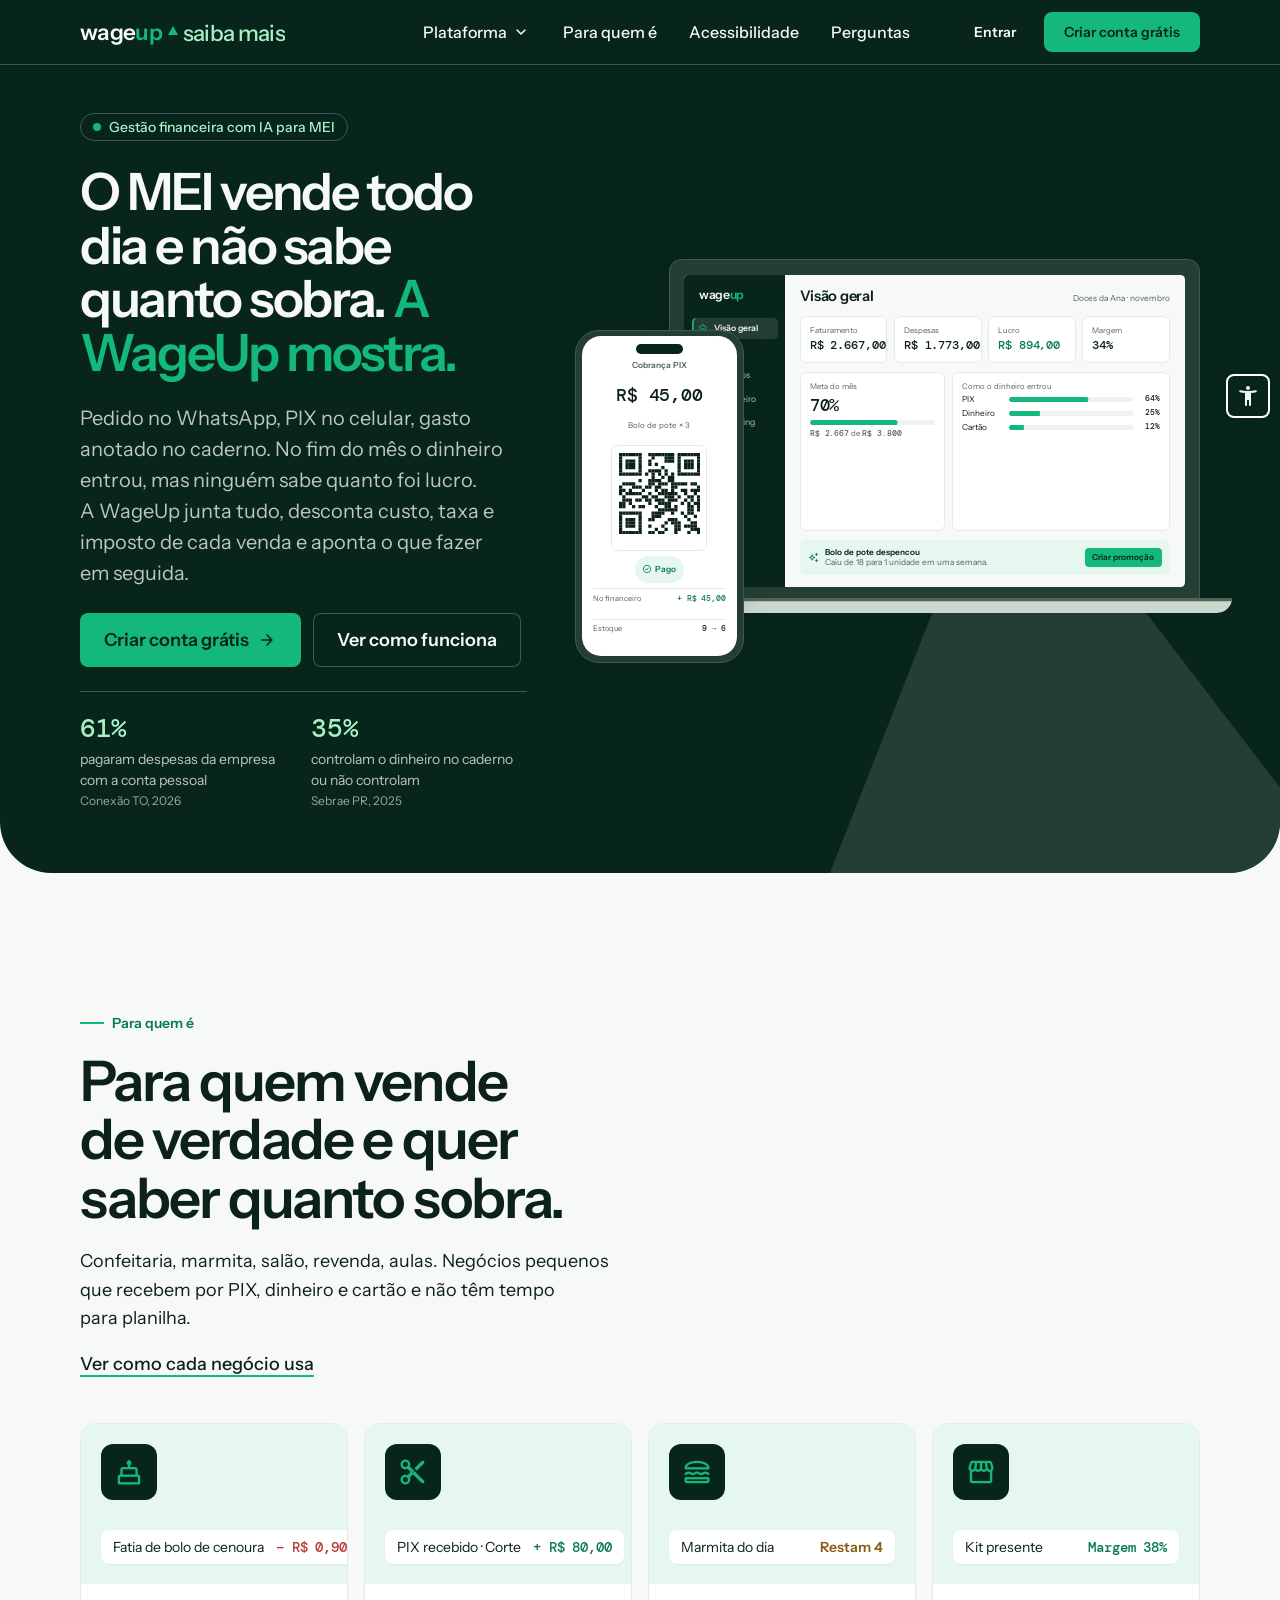
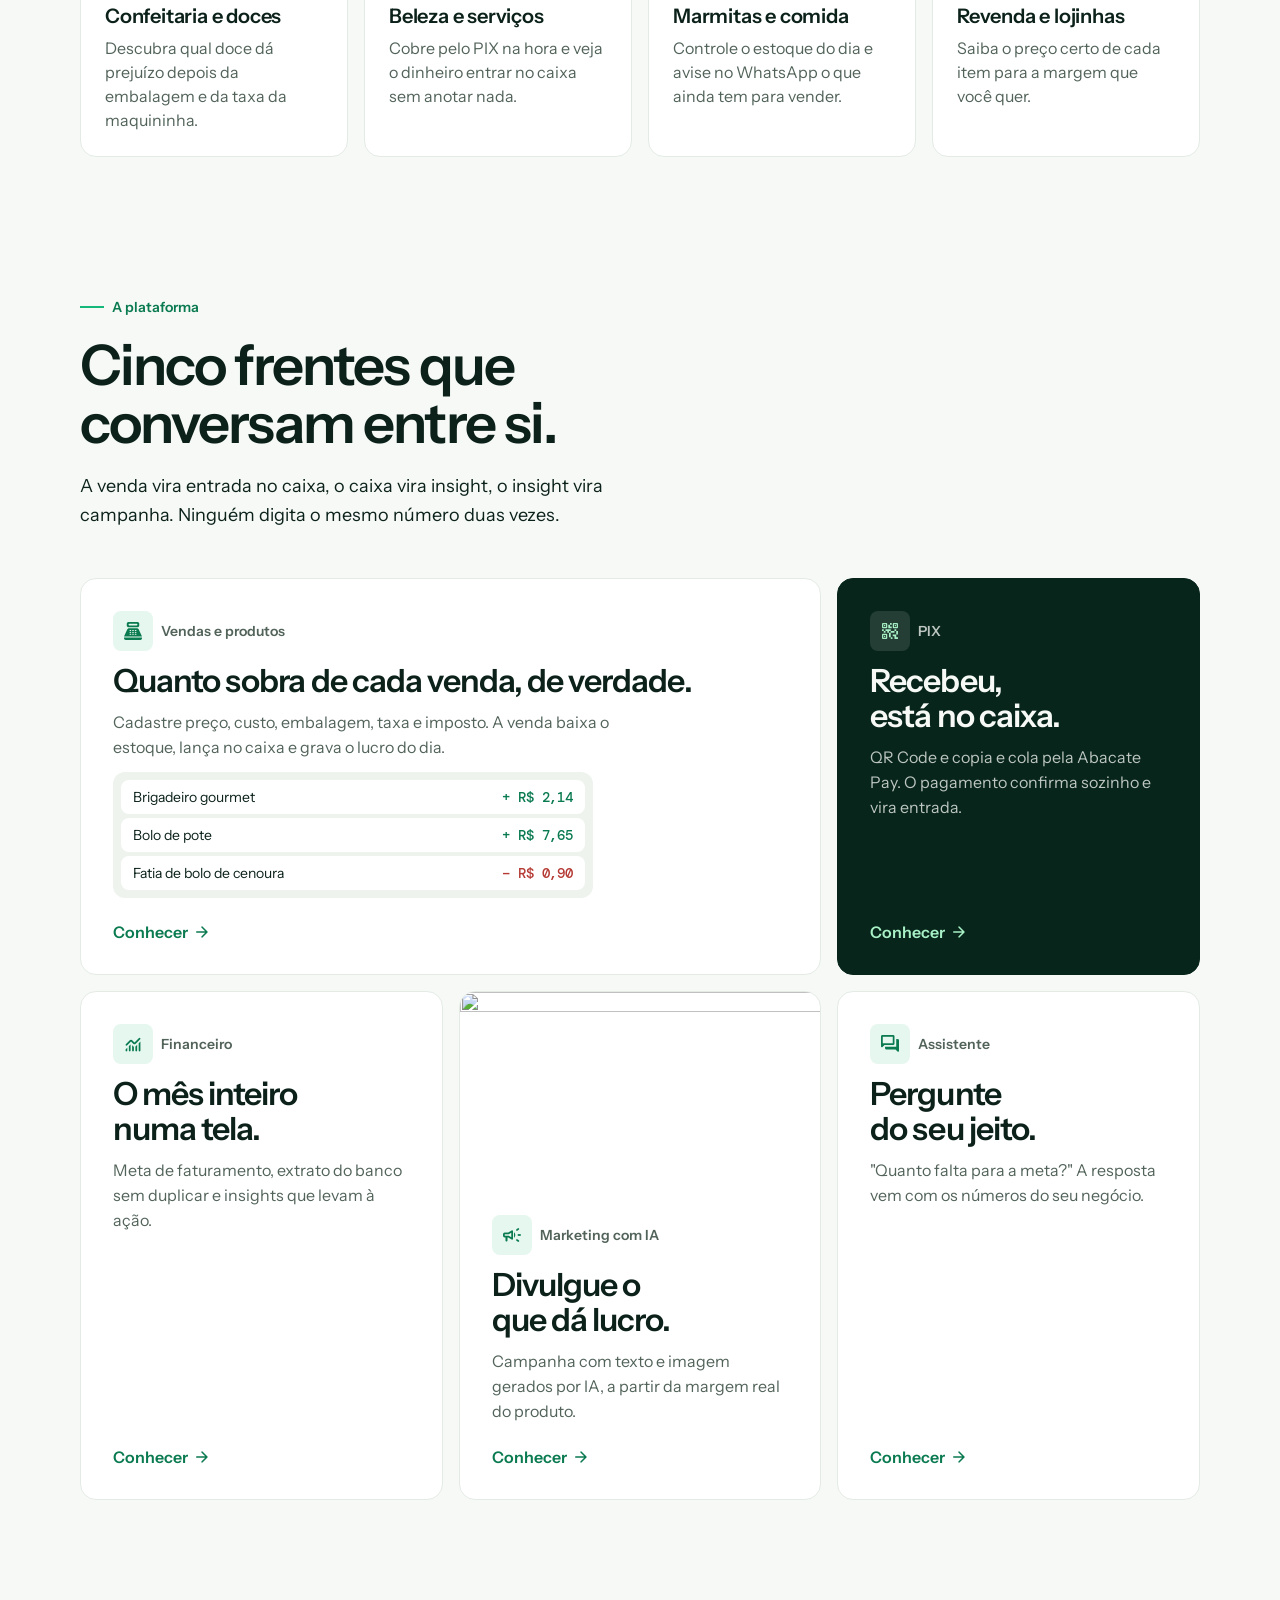
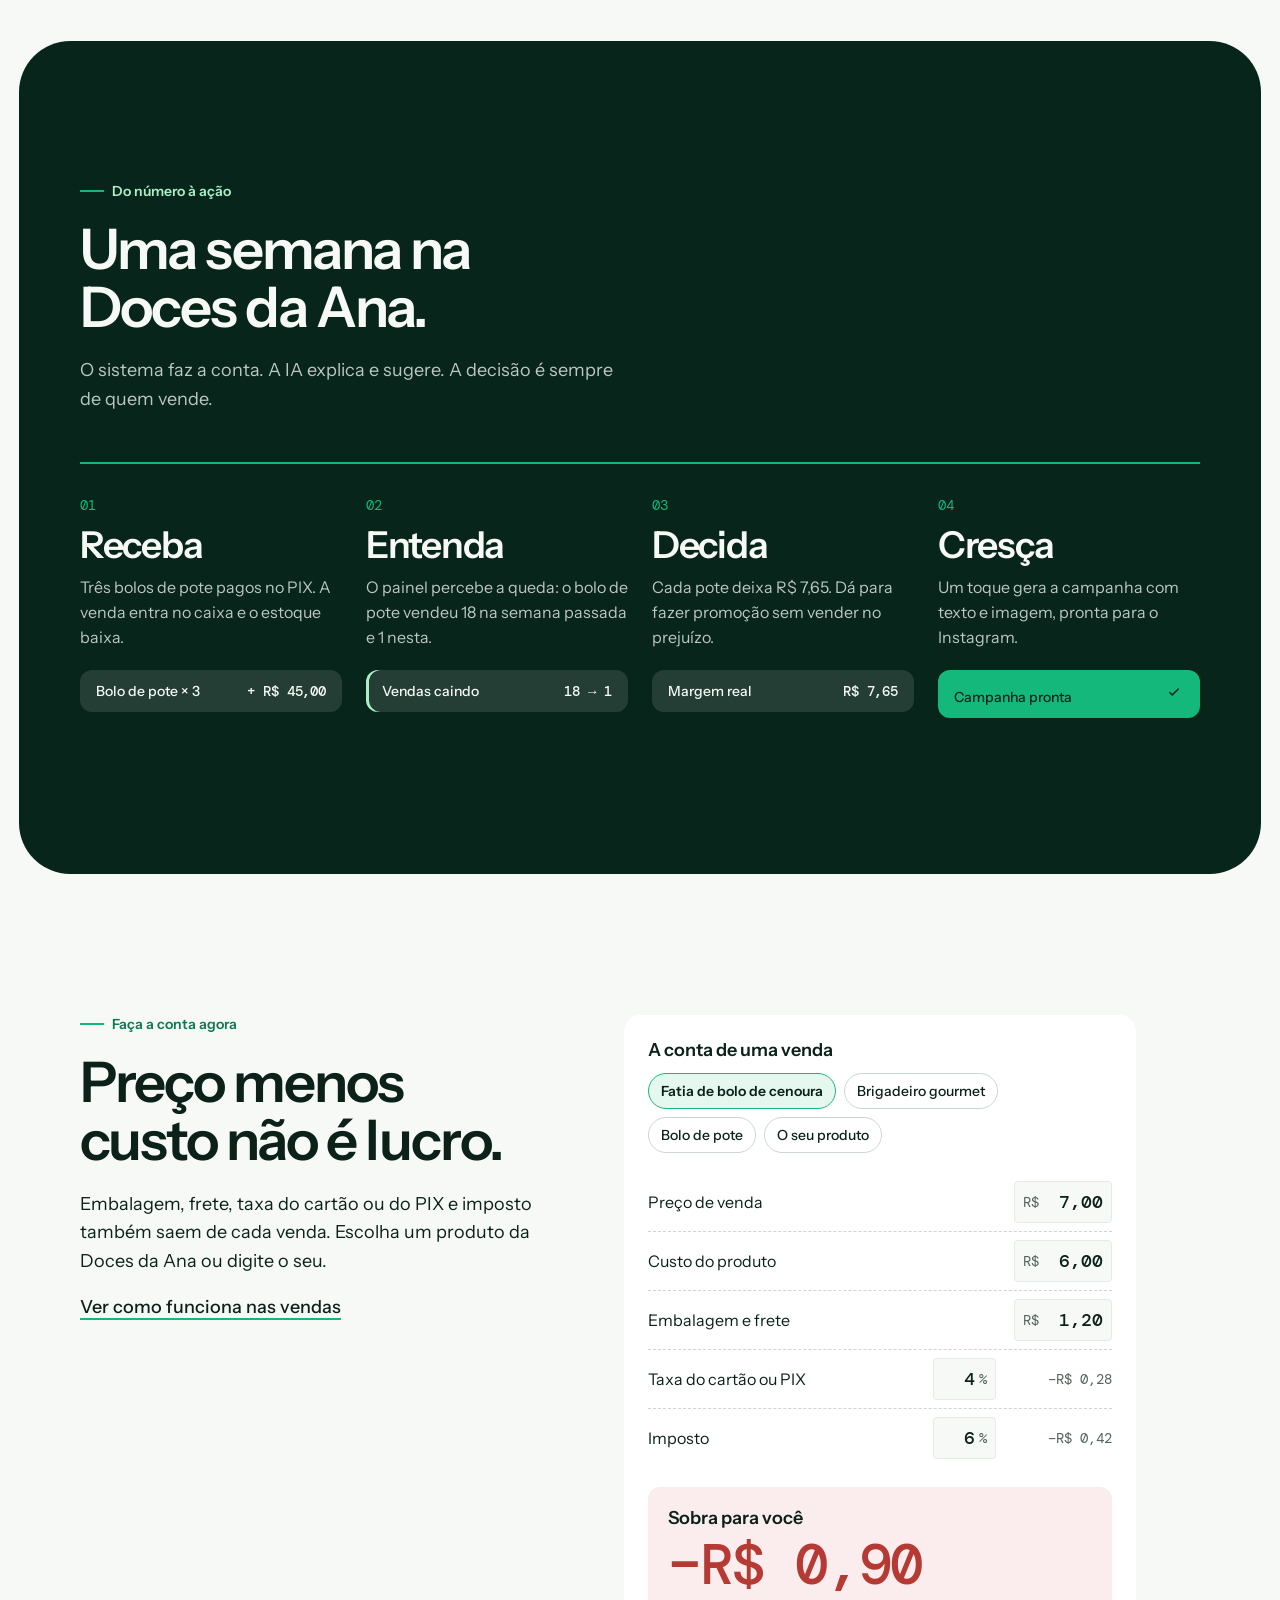
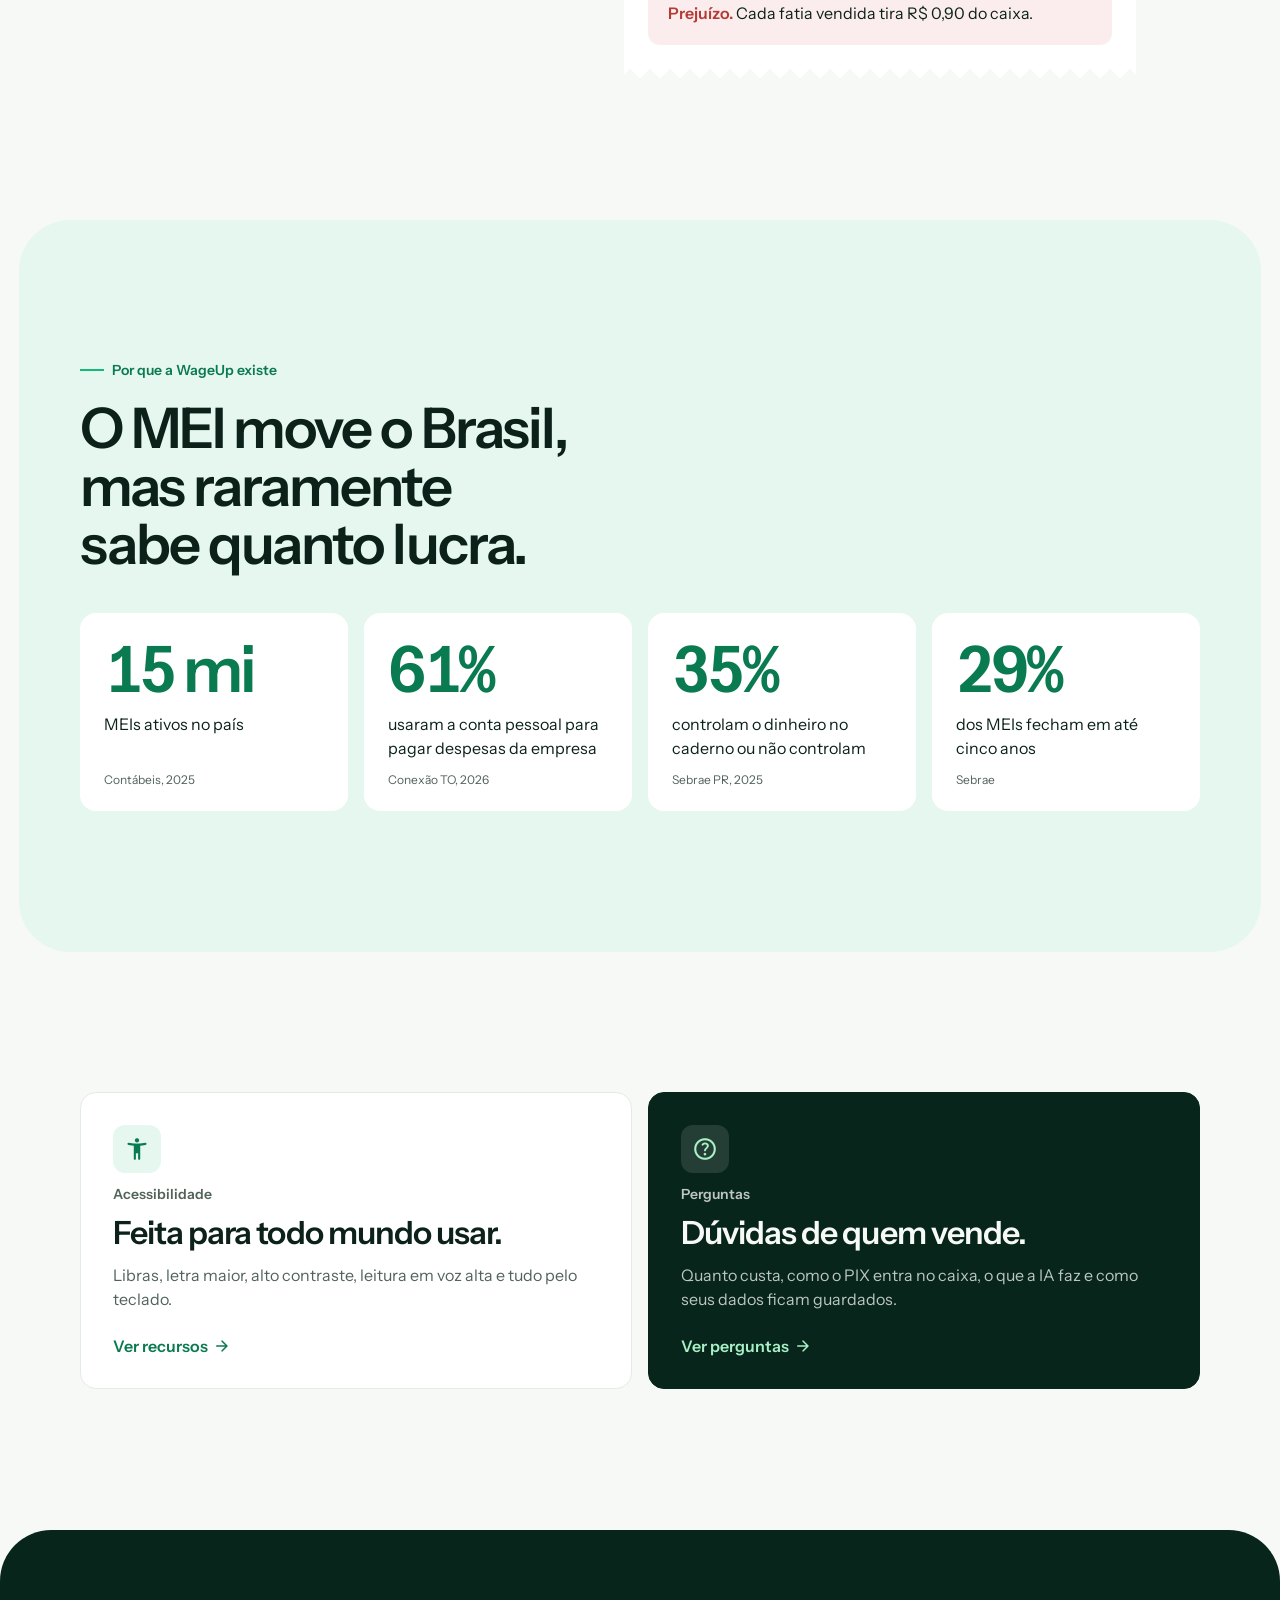
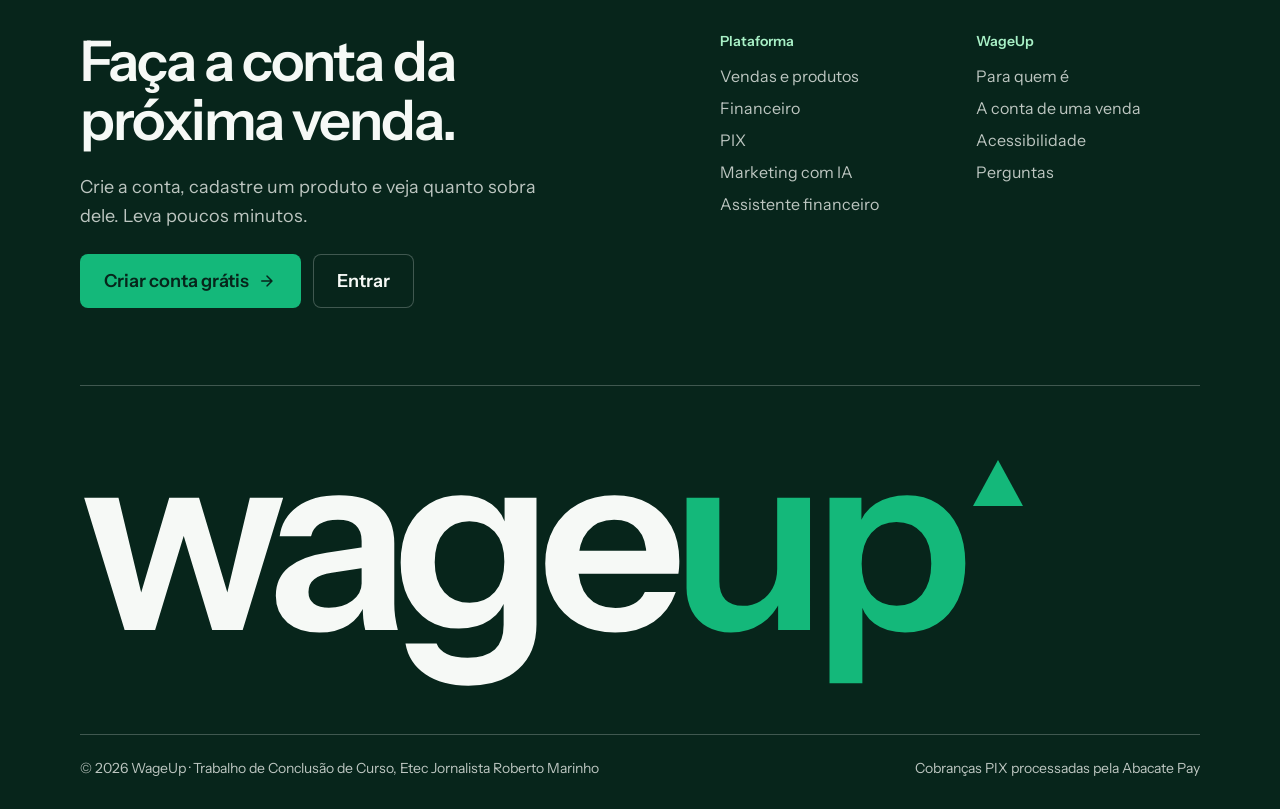
==== commit 04b18868: "feat(app): barra lateral no visual do site e telas alinhadas a landing - Barra lateral em floresta, " ====
--- a/frontend/index.html
+++ b/frontend/index.html
@@ -1961,12 +1961,9 @@
     <!-- APP -->
     <section class="app-shell is-hidden" id="app" aria-label="Aplicativo Wage Up">
       <aside class="sidebar" id="appSidebar" aria-label="Navegação">
-        <div class="account-chip">
-          <span id="accountInitial">C</span>
-          <div>
-            <strong id="accountName">Conta</strong>
-            <small id="accountRole">MEI ativo</small>
-          </div>
+        <div class="sidebar__top">
+          <span class="lp-logo sidebar__brand"><span class="lp-logo__text">wage<span class="lp-logo__up">up</span></span><span class="lp-logo__tick" aria-hidden="true"></span></span>
+          <button class="sidebar__toggle" type="button" data-rail-toggle aria-pressed="false" aria-label="Recolher menu" title="Recolher menu"><span class="material-symbols-rounded" aria-hidden="true">left_panel_close</span></button>
         </div>
         <nav class="side-nav" aria-label="Módulos da plataforma">
           <button class="active" data-view="overview" title="Visão geral"><span class="material-symbols-rounded" aria-hidden="true">home</span>Visão geral</button>
@@ -1992,13 +1989,20 @@
           <button data-view="help" title="Ajuda"><span class="material-symbols-rounded" aria-hidden="true">help</span>Ajuda</button>
           <button data-logout title="Sair"><span class="material-symbols-rounded" aria-hidden="true">logout</span>Sair</button>
         </div>
+        <div class="account-chip">
+          <span id="accountInitial">C</span>
+          <div>
+            <strong id="accountName">Conta</strong>
+            <small id="accountRole">MEI ativo</small>
+          </div>
+        </div>
       </aside>
 
       <main class="dashboard" id="appMain" tabindex="-1">
         <header class="dashboard-header">
-          <button class="menu-button" type="button" aria-label="Abrir menu" aria-expanded="false" aria-controls="appSidebar"><span aria-hidden="true">☰</span></button>
+          <button class="menu-button" type="button" aria-label="Abrir menu" aria-expanded="false" aria-controls="appSidebar"><span class="material-symbols-rounded" aria-hidden="true">menu</span></button>
           <div>
-            <p class="eyebrow">Wage Up</p>
+            <p class="eyebrow" id="appBusiness">WageUp</p>
             <h2 id="view-title">Bem-vindo de volta.</h2>
           </div>
         </header>
--- a/frontend/styles.css
+++ b/frontend/styles.css
@@ -185,8 +185,7 @@
   border-radius: var(--radius-md);
   font-family: var(--font-body);
   font-size: var(--text-sm);
-  font-weight: var(--weight-medium);
-  letter-spacing: 0.01em;
+  font-weight: var(--weight-semibold);
   transition:
     background var(--duration-normal) var(--ease-default),
     transform  var(--duration-fast)   var(--ease-default),
@@ -194,8 +193,7 @@
 }
 
 .primary-button:hover {
-  background: var(--color-brand-dark);
-  color: var(--color-text-inverse);
+  background: var(--color-brand-light);
   transform: translateY(-1px);
   box-shadow: var(--shadow-md);
 }
@@ -674,47 +672,84 @@
 
 .app-shell {
   display: grid;
-  grid-template-columns: 240px minmax(0, 1fr);
+  grid-template-columns: 16.5rem minmax(0, 1fr);
   min-height: 100vh;
   background: var(--color-bg);
 }
 
-/* ─── Sidebar ─── */
+/* ─── Barra lateral ───
+   O floresta do site, recuado e arredondado como os blocos escuros da
+   landing. A largura não muda sozinha: aberta ou recolhida é escolha de quem
+   usa (botão no alto), lembrada no navegador. */
 
 .sidebar {
+  position: sticky;
+  top: var(--space-3);
   display: flex;
   flex-direction: column;
-  width: 240px;
-  background: var(--color-surface-muted);
-  border-right: 1px solid var(--color-border);
-  padding: var(--space-6) var(--space-4);
-  position: sticky;
-  top: 0;
-  height: 100vh;
+  gap: var(--space-6);
+  min-width: 0;
+  height: calc(100vh - 2 * var(--space-3));
+  margin: var(--space-3) 0 var(--space-3) var(--space-3);
+  padding: var(--space-5) var(--space-3) var(--space-3);
   overflow-y: auto;
-}
+  scrollbar-width: none;
+  border-radius: calc(var(--radius-xl) * 1.5);
+  background: var(--lp-ink);
+  color: var(--color-text-inverse);
+  view-transition-name: app-sidebar;
+}
+
+.sidebar__top {
+  display: flex;
+  align-items: center;
+  justify-content: space-between;
+  gap: var(--space-2);
+  min-height: 2.5rem;
+  padding-left: var(--space-3);
+}
+
+/* .sidebar na frente: a cor do .lp-logo, mais abaixo no arquivo, venceria. */
+.sidebar .sidebar__brand { color: var(--color-text-inverse); }
+
+.sidebar__toggle {
+  display: none;
+  place-items: center;
+  width: 2.25rem;
+  height: 2.25rem;
+  flex-shrink: 0;
+  border: 0;
+  border-radius: var(--radius-md);
+  background: transparent;
+  color: var(--lp-ink-muted);
+  cursor: pointer;
+  transition: background-color var(--duration-normal), color var(--duration-normal);
+}
+.sidebar__toggle:hover { background: var(--lp-ink-raised); color: var(--color-text-inverse); }
+.sidebar__toggle:focus-visible { outline: none; box-shadow: var(--shadow-focus); }
+.sidebar__toggle .material-symbols-rounded { font-size: 1.25rem; }
+@media (min-width: 769px) { .sidebar__toggle { display: grid; } }
 
 .account-chip {
   display: flex;
   align-items: center;
   gap: var(--space-3);
-  padding: var(--space-3) var(--space-4);
-  background: var(--color-surface);
-  border: 1px solid var(--color-border);
+  padding: var(--space-3);
   border-radius: var(--radius-lg);
-  margin-bottom: var(--space-6);
+  background: var(--lp-ink-raised);
 }
 
 .account-chip > span:first-child {
   display: grid;
   place-items: center;
-  width: 2.2rem;
-  height: 2.2rem;
+  width: 2.25rem;
+  height: 2.25rem;
   border-radius: var(--radius-md);
   background: var(--color-brand-mid);
   color: var(--color-brand-dark);
   font-family: var(--font-display);
   font-size: 0.9rem;
+  font-weight: var(--weight-semibold);
   flex-shrink: 0;
 }
 
@@ -727,7 +762,7 @@
 .account-chip strong {
   font-size: var(--text-sm);
   font-weight: var(--weight-semibold);
-  color: var(--color-text-primary);
+  color: var(--color-text-inverse);
   white-space: nowrap;
   overflow: hidden;
   text-overflow: ellipsis;
@@ -735,7 +770,7 @@
 
 .account-chip small {
   font-size: var(--text-xs);
-  color: var(--color-text-secondary);
+  color: var(--lp-ink-muted);
 }
 
 .side-nav {
@@ -745,34 +780,47 @@
   flex: 1;
 }
 
-.side-nav button {
+.side-nav button,
+.side-footer button {
   display: flex;
   align-items: center;
   gap: var(--space-3);
   width: 100%;
-  padding: var(--space-3) var(--space-4);
+  min-height: 2.75rem;
+  padding: var(--space-2) var(--space-3);
   background: transparent;
   border: none;
   border-radius: var(--radius-md);
+  font-family: var(--font-body);
   font-size: var(--text-sm);
   font-weight: var(--weight-medium);
-  color: var(--color-text-secondary);
+  color: var(--lp-ink-muted);
   text-align: left;
-  transition: background var(--duration-normal), color var(--duration-normal);
-}
-
-.side-nav button:hover {
-  background: var(--color-border);
-  color: var(--color-text-primary);
-}
-
+  white-space: nowrap;
+  cursor: pointer;
+  transition: background-color var(--duration-normal), color var(--duration-normal);
+}
+
+.side-nav button:hover,
+.side-footer button:hover {
+  background: var(--lp-ink-raised);
+  color: var(--color-text-inverse);
+}
+
+.side-nav button:focus-visible,
+.side-footer button:focus-visible { outline: none; box-shadow: var(--shadow-focus); }
+
+/* A tela aberta: fundo mais claro, ícone no verde da marca e um fio à esquerda. */
 .side-nav button.active {
-  background: var(--color-brand-subtle);
-  color: var(--color-brand-ink);
-}
-
-.side-nav .material-symbols-rounded {
-  font-size: 1.1rem;
+  background: var(--lp-ink-raised);
+  color: var(--color-text-inverse);
+  box-shadow: inset 3px 0 0 var(--color-brand-mid);
+}
+.side-nav button.active .material-symbols-rounded { color: var(--color-brand-mid); }
+
+.side-nav .material-symbols-rounded,
+.side-footer .material-symbols-rounded {
+  font-size: 1.25rem;
   flex-shrink: 0;
 }
 
@@ -791,21 +839,21 @@
 .nav-group__chevron {
   margin-left: auto;
   font-size: 1rem;
-  color: var(--color-text-disabled);
+  color: var(--lp-ink-muted);
 }
 
 .nav-group.is-open .nav-group__chevron { transform: rotate(180deg); }
 
 /* Destaque discreto quando alguma view do grupo está ativa */
-.side-nav .nav-group.has-active .nav-group__toggle { color: var(--color-text-primary); }
+.side-nav .nav-group.has-active .nav-group__toggle { color: var(--color-text-inverse); }
 
 .nav-group__submenu {
   display: none;
   flex-direction: column;
   gap: var(--space-1);
-  margin-left: var(--space-5);
-  padding-left: var(--space-3);
-  border-left: 1px solid var(--color-border);
+  margin-left: calc(var(--space-3) + 0.6rem);
+  padding-left: var(--space-2);
+  border-left: 1px solid var(--lp-ink-line);
 }
 
 .nav-group.is-open .nav-group__submenu {
@@ -814,6 +862,7 @@
 }
 
 .side-nav .nav-group__submenu button {
+  min-height: 2.5rem;
   padding: var(--space-2) var(--space-3);
   font-size: var(--text-sm);
 }
@@ -850,91 +899,53 @@
   .nav-group__chevron { transition: none; }
 }
 
-/* ─── Navegação em trilha de ícones ───
-   A navegação fica recolhida em toda a plataforma, liberando espaço.
-   Passar o mouse devolve a barra inteira, sobreposta ao conteúdo, para não
-   empurrar o chat a cada vez. */
+/* ─── Barra recolhida em trilha de ícones ───
+   Só pelo botão do alto. Não abre ao passar o mouse: abrir no hover empurrava
+   a tela a cada passagem, e cobrir o conteúdo escondia parte dele. O nome de
+   cada item aparece no title. */
 
 @media (min-width: 769px) {
-  .app-shell.is-rail { grid-template-columns: 4.25rem minmax(0, 1fr); }
-
-  .app-shell.is-rail .sidebar {
-    /* A largura vem da trilha da grade; o item apenas a preenche. */
-    width: auto;
-    /* Sem isto o item de grade não encolhe abaixo do próprio conteúdo e a
-       trilha fica com a largura antiga. */
-    min-width: 0;
-    padding: var(--space-5) var(--space-2);
-    overflow: visible;
-    transition: width var(--duration-normal) var(--ease-out);
-  }
-
-  /* Some tudo que é texto, sobra o ícone centralizado. */
-  .app-shell.is-rail .sidebar .account-chip div,
-  .app-shell.is-rail .sidebar .nav-group__chevron,
-  .app-shell.is-rail .sidebar .nav-group__submenu { display: none; }
-
-  .app-shell.is-rail .sidebar .account-chip {
-    justify-content: center;
-    padding: var(--space-2);
-    margin-bottom: var(--space-5);
-  }
-
-  .app-shell.is-rail .side-nav > button,
-  .app-shell.is-rail .side-nav .nav-group__toggle,
+  .app-shell.is-rail { grid-template-columns: 5.5rem minmax(0, 1fr); }
+
+  .app-shell.is-rail .sidebar { padding-inline: var(--space-2); }
+
+  .app-shell.is-rail .sidebar__brand,
+  .app-shell.is-rail .account-chip div,
+  .app-shell.is-rail .nav-group__chevron { display: none; }
+
+  .app-shell.is-rail .sidebar__top { justify-content: center; padding-left: 0; }
+
+  .app-shell.is-rail .side-nav button,
   .app-shell.is-rail .side-footer button {
     justify-content: center;
-    padding: var(--space-3) 0;
+    padding-inline: 0;
     gap: 0;
     font-size: 0;
   }
 
   .app-shell.is-rail .side-nav .material-symbols-rounded,
-  .app-shell.is-rail .side-footer .material-symbols-rounded { font-size: 1.3rem; }
-
-  /* Ao passar o mouse a barra volta inteira e EMPURRA o conteúdo. Cobrir o
-     conteúdo escondia parte da tela — o calendário perdia as primeiras
-     colunas atrás da barra, o que lia como bug. */
-  .app-shell.is-rail:has(.sidebar:hover),
-  .app-shell.is-rail:has(.sidebar:focus-within) {
-    grid-template-columns: 240px minmax(0, 1fr);
+  .app-shell.is-rail .side-footer .material-symbols-rounded { font-size: 1.375rem; }
+
+  /* Os módulos financeiros viram ícones logo abaixo do Financeiro. */
+  .app-shell.is-rail .nav-group__submenu {
+    margin-left: 0;
+    padding: var(--space-1) 0 0;
+    border-left: 0;
+    border-top: 1px solid var(--lp-ink-line);
   }
 
-  .app-shell.is-rail .sidebar:hover,
-  .app-shell.is-rail .sidebar:focus-within {
-    padding: var(--space-6) var(--space-4);
-  }
-
-  .app-shell.is-rail .sidebar:hover .account-chip div,
-  .app-shell.is-rail .sidebar:focus-within .account-chip div,
-  .app-shell.is-rail .sidebar:hover .nav-group__chevron,
-  .app-shell.is-rail .sidebar:focus-within .nav-group__chevron { display: block; }
-
-  .app-shell.is-rail .sidebar:hover .nav-group.is-open .nav-group__submenu,
-  .app-shell.is-rail .sidebar:focus-within .nav-group.is-open .nav-group__submenu { display: flex; }
-
-  .app-shell.is-rail .sidebar:hover .account-chip,
-  .app-shell.is-rail .sidebar:focus-within .account-chip {
-    justify-content: flex-start;
-    padding: var(--space-3) var(--space-4);
-  }
-
-  .app-shell.is-rail .sidebar:hover .side-nav > button,
-  .app-shell.is-rail .sidebar:focus-within .side-nav > button,
-  .app-shell.is-rail .sidebar:hover .side-nav .nav-group__toggle,
-  .app-shell.is-rail .sidebar:focus-within .side-nav .nav-group__toggle,
-  .app-shell.is-rail .sidebar:hover .side-footer button,
-  .app-shell.is-rail .sidebar:focus-within .side-footer button {
-    justify-content: flex-start;
-    padding: var(--space-3) var(--space-4);
-    gap: var(--space-3);
-    font-size: var(--text-sm);
-  }
-}
-
-@media (prefers-reduced-motion: reduce) {
-  .app-shell.is-rail .sidebar { transition: none; }
-}
+  .app-shell.is-rail .account-chip { justify-content: center; padding: var(--space-2) 0; background: transparent; }
+}
+
+/* A troca entre aberta e recolhida passa pela transição de visão do
+   navegador: a barra muda de largura e a tela desliza junto, sem salto. */
+.dashboard { view-transition-name: app-main; }
+::view-transition-group(app-sidebar),
+::view-transition-group(app-main) { animation-duration: 320ms; animation-timing-function: var(--ease-out); }
+::view-transition-old(app-sidebar),
+::view-transition-new(app-sidebar),
+::view-transition-old(app-main),
+::view-transition-new(app-main) { height: 100%; object-fit: none; object-position: left top; }
 
 /* ─── Movimentações ─── */
 
@@ -1132,6 +1143,18 @@
   .dashboard.is-chat .assistant-shell { height: calc(100vh - 5.5rem); position: relative; }
 }
 
+/* No desktop o chat é um bloco recuado e arredondado, como a barra lateral
+   ao lado: antes ele ia de ponta a ponta e parecia outra aplicação. */
+@media (min-width: 769px) {
+  .dashboard.is-chat .view--full.active { padding: var(--space-3) var(--space-3) var(--space-3) var(--space-4); }
+  .dashboard.is-chat .assistant-shell {
+    height: calc(100vh - 2 * var(--space-3));
+    border: 1px solid var(--color-border);
+    border-radius: calc(var(--radius-xl) * 1.5);
+    overflow: hidden;
+  }
+}
+
 
 /* O chat ocupa toda a área útil: sem coluna fixa ao lado, o histórico vive
    numa cascata acionada pelos três pontos. */
@@ -1241,11 +1264,11 @@
 }
 
 .chat-aside__label {
-  font-size: var(--text-xs);
+  font-family: var(--font-display);
+  font-size: var(--text-base);
   font-weight: var(--weight-semibold);
-  letter-spacing: var(--tracking-wide);
-  text-transform: uppercase;
-  color: var(--color-text-secondary);
+  letter-spacing: -0.01em;
+  color: var(--color-text-primary);
   white-space: nowrap;
 }
 
@@ -1621,33 +1644,9 @@
   display: flex;
   flex-direction: column;
   gap: var(--space-1);
-  padding-top: var(--space-4);
-  border-top: 1px solid var(--color-border);
-  margin-top: var(--space-4);
-}
-
-.side-footer button {
-  display: flex;
-  align-items: center;
-  gap: var(--space-3);
-  width: 100%;
-  padding: var(--space-3) var(--space-4);
-  background: transparent;
-  border: none;
-  border-radius: var(--radius-md);
-  font-size: var(--text-sm);
-  font-weight: var(--weight-medium);
-  color: var(--color-text-secondary);
-  text-align: left;
-  transition: background var(--duration-normal), color var(--duration-normal);
-}
-
-.side-footer button:hover {
-  background: var(--color-surface-muted);
-  color: var(--color-text-primary);
-}
-
-.side-footer .material-symbols-rounded { font-size: 1.1rem; }
+  padding-top: var(--space-3);
+  border-top: 1px solid var(--lp-ink-line);
+}
 
 /* ─── Dashboard main ─── */
 
@@ -1661,20 +1660,30 @@
   display: flex;
   align-items: center;
   gap: var(--space-4);
-  padding: var(--space-5) var(--space-8);
-  border-bottom: 1px solid var(--color-border);
-  background: var(--color-bg);
-}
-
-.dashboard-header .eyebrow { margin: 0 0 2px; }
+  padding: var(--space-8) var(--space-8) 0;
+}
+
+/* Nome do negócio acima do título, com o fio verde do site. */
+.dashboard-header .eyebrow {
+  display: flex;
+  align-items: center;
+  gap: var(--space-2);
+  margin: 0 0 var(--space-2);
+  font-size: var(--text-sm);
+  font-weight: var(--weight-medium);
+  letter-spacing: normal;
+  text-transform: none;
+  color: var(--color-brand-ink);
+}
+.dashboard-header .eyebrow::before { content: ""; width: 1.25rem; height: 2px; border-radius: var(--radius-full); background: var(--color-brand-mid); }
 
 .dashboard-header h2 {
   font-family: var(--font-display);
-  font-size: var(--text-display-md);
-  font-weight: var(--weight-regular);
-  color: var(--color-text-primary);
-  line-height: var(--leading-tight);
-  letter-spacing: var(--tracking-tight);
+  font-size: clamp(1.75rem, 1.3rem + 1.2vw, 2.5rem);
+  font-weight: var(--weight-semibold);
+  color: var(--color-text-primary);
+  line-height: 1.08;
+  letter-spacing: -0.035em;
 }
 
 .menu-button {
@@ -1730,15 +1739,13 @@
   padding: var(--space-5) var(--space-6);
   background: var(--color-surface);
   border: 1px solid var(--color-border);
-  border-radius: var(--radius-lg);
-}
-
-.summary-grid article span {
-  font-size: var(--text-xs);
-  font-weight: var(--weight-semibold);
-  color: var(--color-text-secondary);
-  text-transform: uppercase;
-  letter-spacing: var(--tracking-wide);
+  border-radius: var(--radius-xl);
+}
+
+.summary-grid article > span {
+  font-size: var(--text-sm);
+  font-weight: var(--weight-medium);
+  color: var(--color-text-secondary);
 }
 
 .summary-grid article strong {
@@ -1770,8 +1777,10 @@
 }
 
 .panel-heading h3 {
-  font-size: var(--text-lg);
+  font-family: var(--font-display);
+  font-size: var(--text-xl);
   font-weight: var(--weight-semibold);
+  letter-spacing: -0.02em;
   color: var(--color-text-primary);
 }
 
@@ -3285,7 +3294,10 @@
     position: fixed;
     top: 0;
     left: 0;
+    width: min(17rem, 85vw);
     height: 100vh;
+    margin: 0;
+    border-radius: 0 calc(var(--radius-xl) * 1.5) calc(var(--radius-xl) * 1.5) 0;
     z-index: 200;
     transform: translateX(-100%);
     transition: transform var(--duration-slow) var(--ease-out);
@@ -3298,6 +3310,7 @@
   .dashboard-header .ghost-button { display: none; }
 
   .view { padding: var(--space-5); }
+  .dashboard-header { padding: var(--space-5) var(--space-5) 0; }
 
 
   .support-note {
@@ -3767,11 +3780,13 @@
   line-height: 1.3;
 }
 .lp-screen .material-symbols-rounded { font-size: 1.35em; }
-.lp-screen__side { display: grid; align-content: start; gap: 0.25em; padding: 1.4em 0.8em; background: var(--color-surface); border-right: 1px solid var(--color-border); }
+/* A barra do desenho é a mesma do app: floresta, com o item aberto mais claro. */
+.lp-screen__side { display: grid; align-content: start; gap: 0.25em; padding: 1.4em 0.8em; background: var(--lp-ink); color: var(--color-text-inverse); }
 .lp-screen__brand { padding: 0 0.6em 1em; font-family: var(--font-display); font-size: 1.35em; font-weight: var(--weight-semibold); letter-spacing: -0.03em; }
 .lp-screen__brand b { color: var(--color-brand-mid); font-weight: inherit; }
-.lp-screen__nav { display: flex; align-items: center; gap: 0.6em; padding: 0.55em 0.6em; border-radius: 0.5em; font-size: 0.95em; color: var(--color-text-secondary); }
-.lp-screen__nav.is-active { background: var(--color-brand-subtle); color: var(--color-brand-ink); font-weight: var(--weight-semibold); }
+.lp-screen__nav { display: flex; align-items: center; gap: 0.6em; padding: 0.55em 0.6em; border-radius: 0.5em; font-size: 0.95em; color: var(--lp-ink-muted); }
+.lp-screen__nav.is-active { background: var(--lp-ink-raised); color: var(--color-text-inverse); font-weight: var(--weight-semibold); box-shadow: inset 0.2em 0 0 var(--color-brand-mid); }
+.lp-screen__nav.is-active .material-symbols-rounded { color: var(--color-brand-mid); }
 .lp-screen__main { display: grid; grid-template-rows: auto auto 1fr auto; gap: 1em; min-width: 0; padding: 1.4em 1.6em; }
 .lp-screen__top { display: flex; align-items: baseline; justify-content: space-between; gap: 1em; }
 .lp-screen__top strong { font-family: var(--font-display); font-size: 1.6em; font-weight: var(--weight-semibold); letter-spacing: -0.02em; }
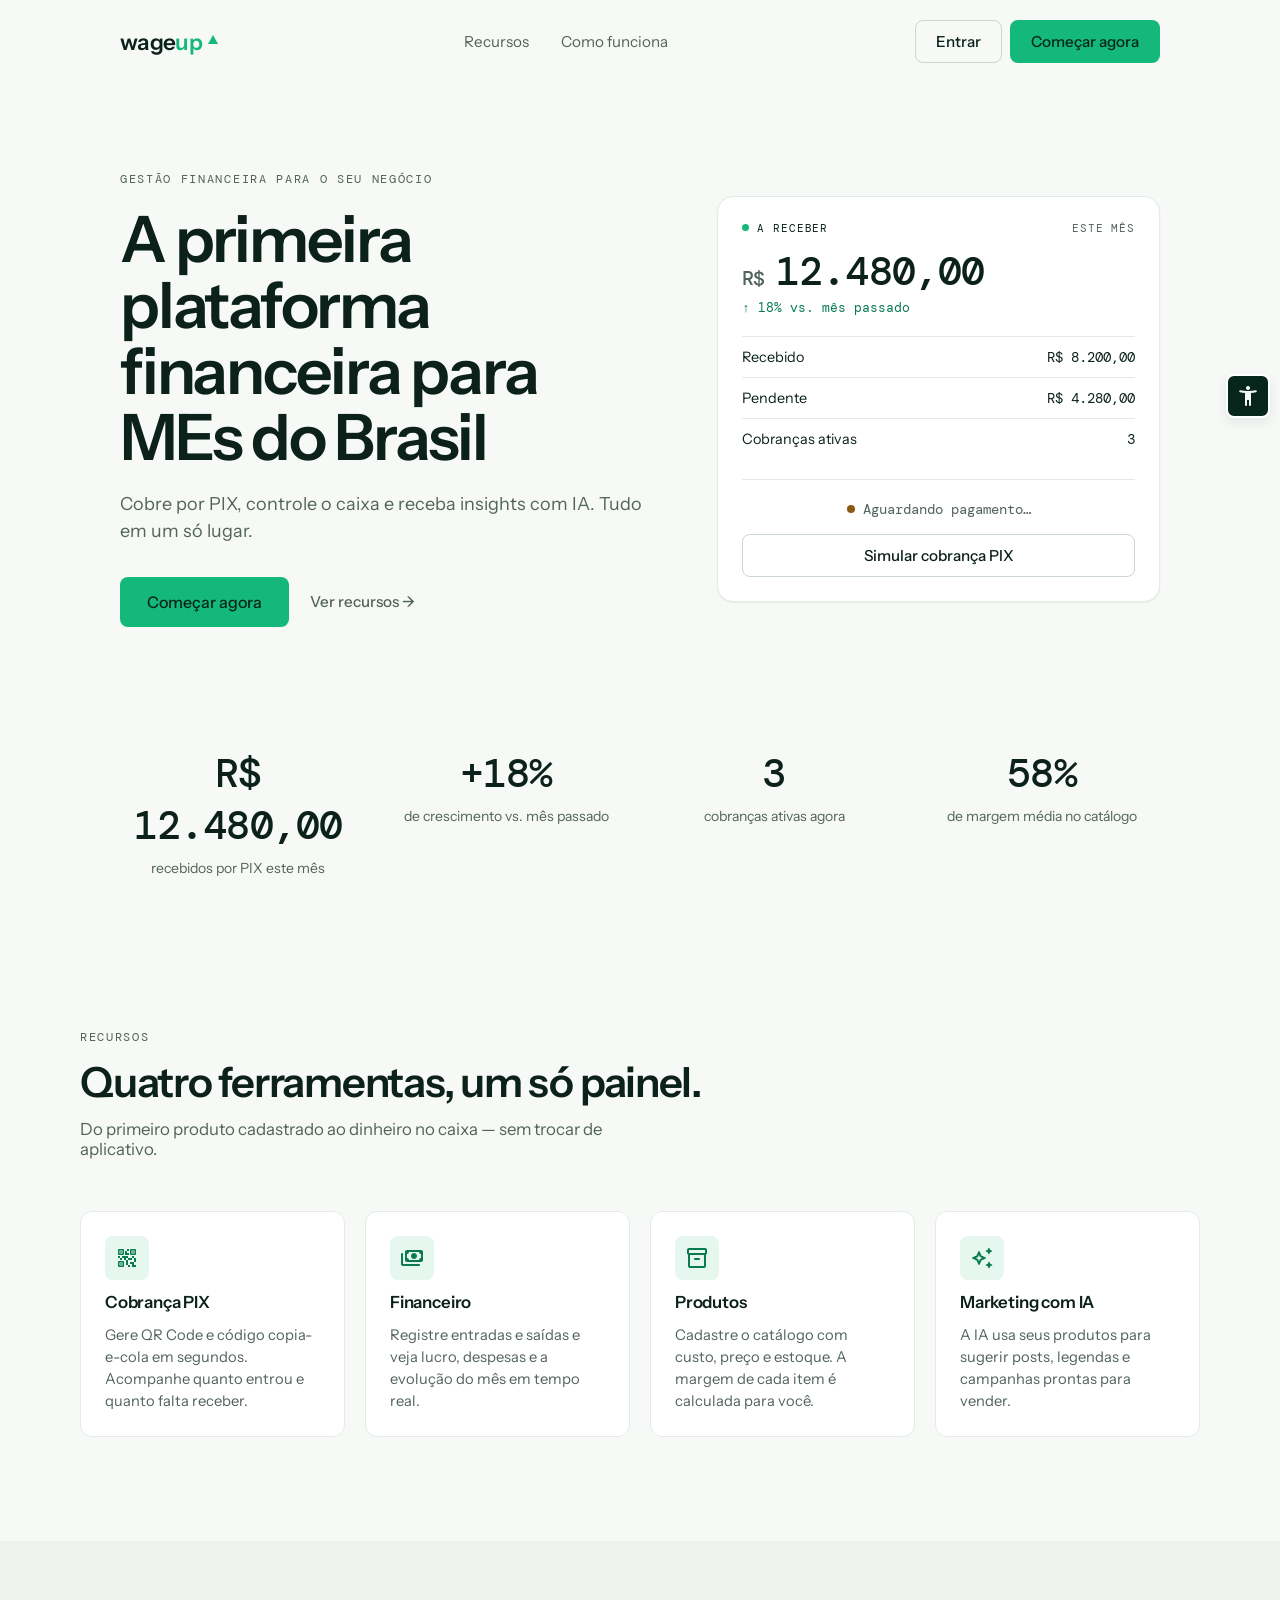
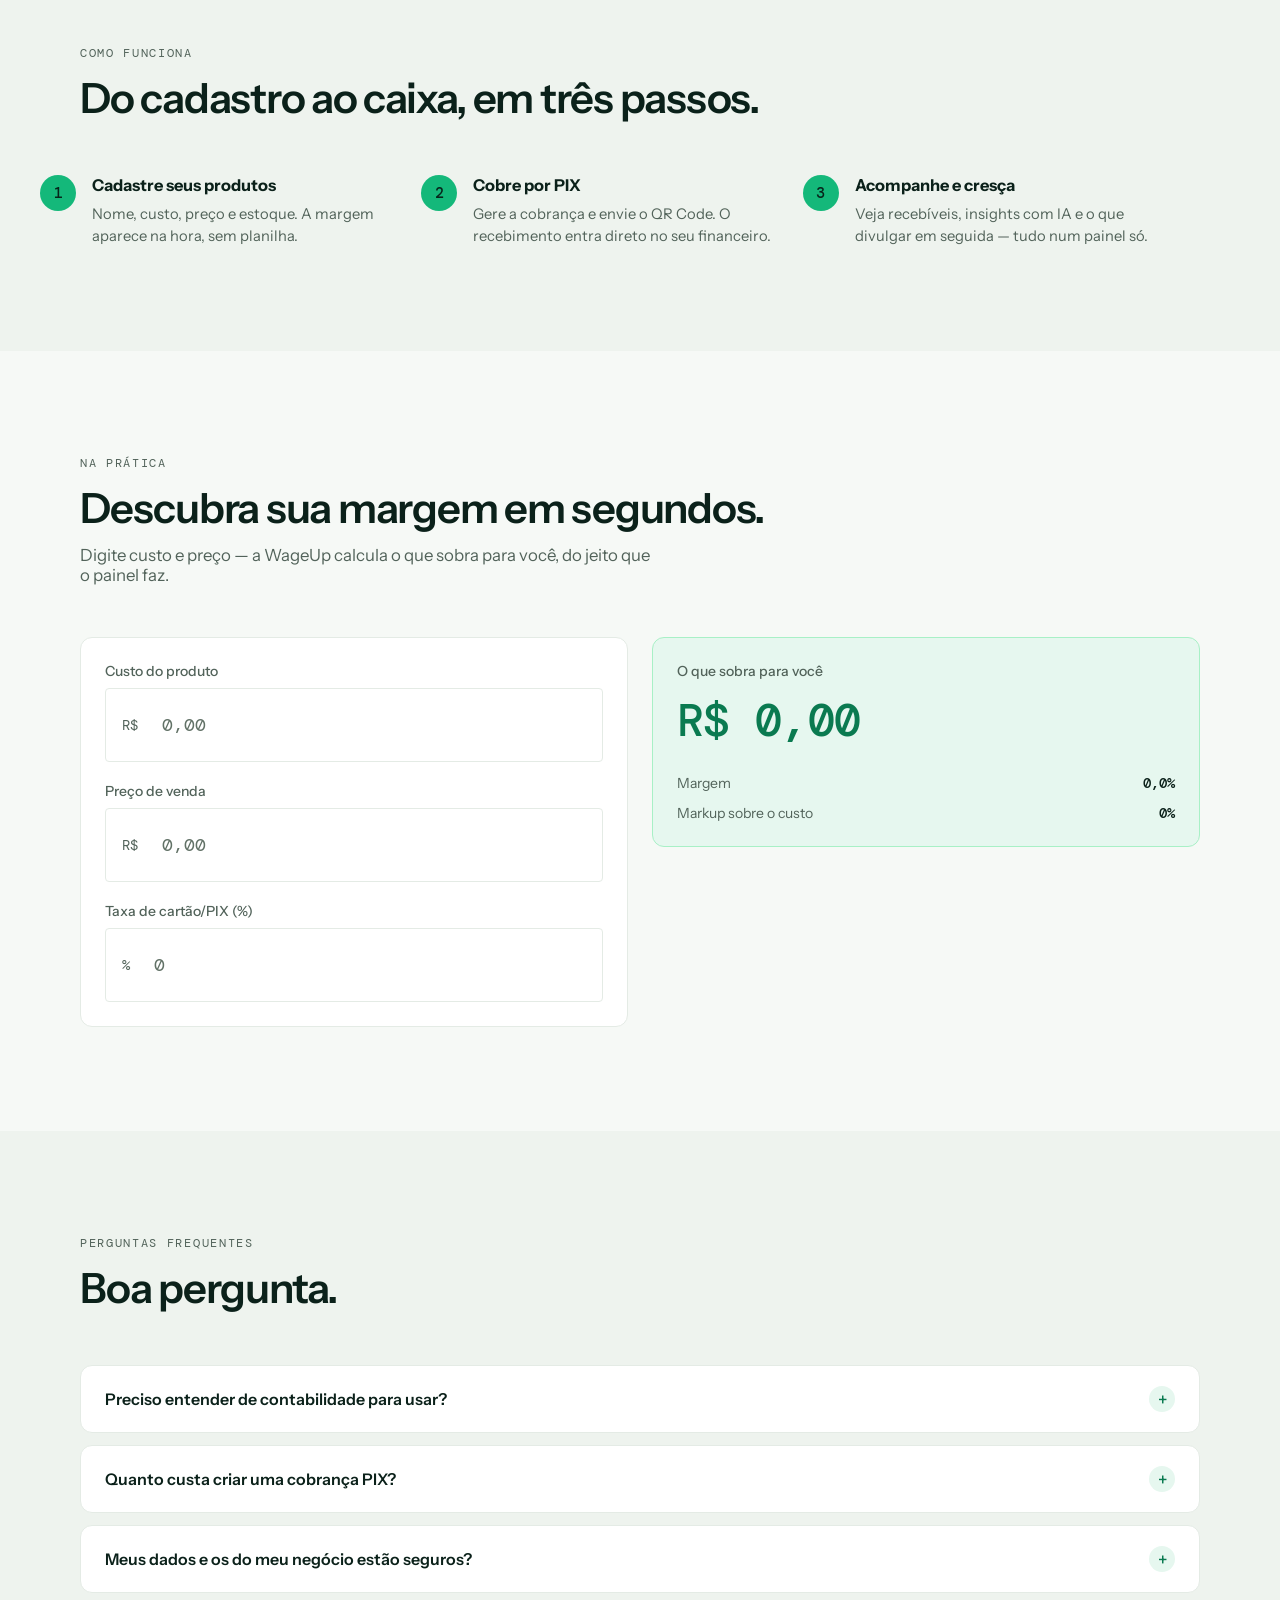
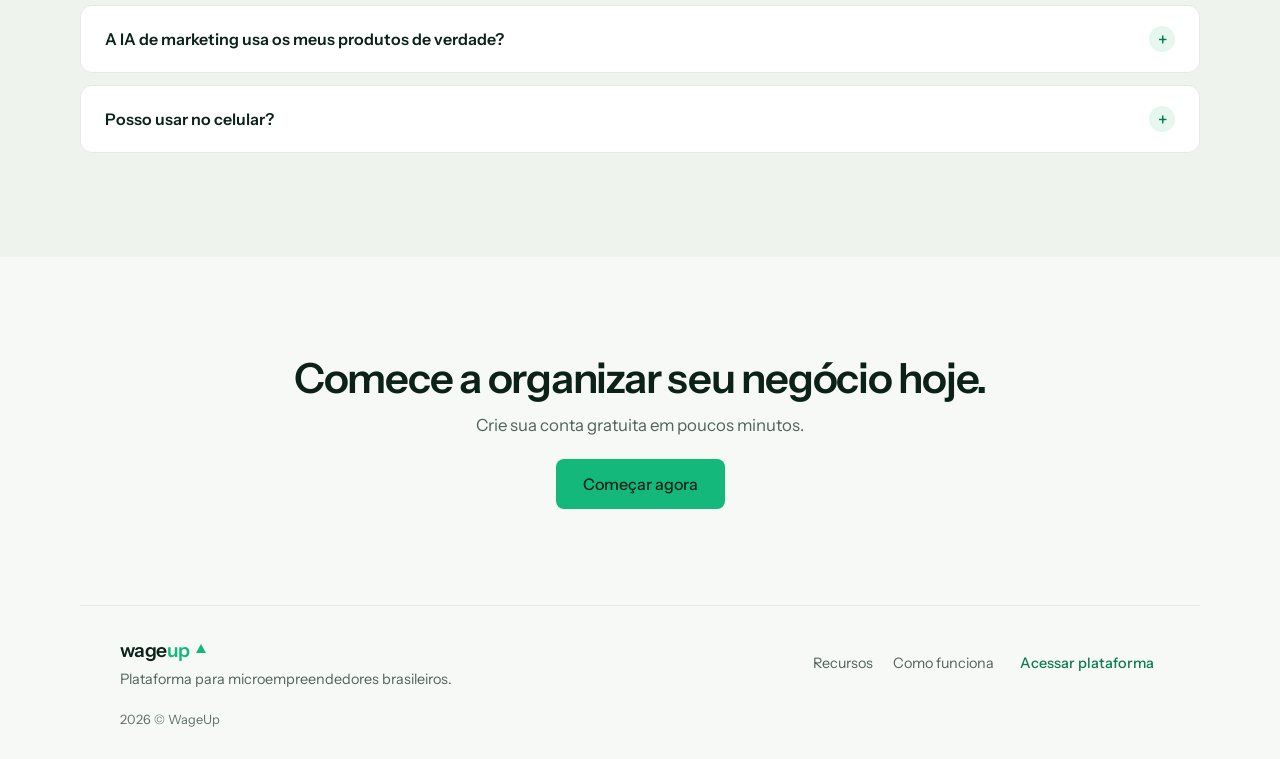
==== commit eb48f8f7: "Merge pull request #38 from heatseatvertigo/feat/acessibilidade feat(acessibilidade): painel, VLibra" ====
--- a/frontend/index.html
+++ b/frontend/index.html
@@ -3,7 +3,7 @@
   <head>
     <meta charset="UTF-8" />
     <meta name="viewport" content="width=device-width, initial-scale=1.0" />
-    <title>WageUp | Gestão com IA para microempreendedores</title>
+    <title>Wage Up | Plataforma para microempreendedores</title>
     <meta name="description" content="Wage Up é a plataforma para MEIs venderem mais, organizarem o catálogo, controlarem o dinheiro e criarem marketing com IA — tudo em um só lugar." />
     <link rel="preconnect" href="https://fonts.googleapis.com" />
     <link rel="preconnect" href="https://fonts.gstatic.com" crossorigin />
@@ -13,1846 +13,623 @@
     <script src="a11y.js"></script>
     <script src="https://cdn.jsdelivr.net/npm/gsap@3.12.5/dist/gsap.min.js"></script>
     <script src="https://cdn.jsdelivr.net/npm/gsap@3.12.5/dist/ScrollTrigger.min.js"></script>
-    <script src="https://cdn.jsdelivr.net/npm/lenis@1.1.13/dist/lenis.min.js"></script>
     <script src="https://accounts.google.com/gsi/client" async defer></script>
   </head>
   <body>
     <a href="#inicio" class="skip-link">Pular para o conteúdo principal</a>
 
-    <!-- SITE: home e uma página por módulo. O site.js troca a página pelo
-         endereço (/, /vendas, /financeiro, /pix, /marketing, /assistente). -->
+    <!-- LANDING PAGE -->
     <div class="site-shell">
-      <header class="lp-nav" id="lpNav">
-        <div class="lp-nav__inner">
-          <a class="lp-logo lp-nav__logo" href="/" data-route aria-label="WageUp, página inicial">
+      <header class="lp-nav" aria-label="Navegação principal">
+        <a class="lp-logo" href="#inicio" aria-label="WageUp início">
+          <span class="lp-logo__text">wage<span class="lp-logo__up">up</span></span><span class="lp-logo__tick" aria-hidden="true"></span>
+        </a>
+        <nav class="lp-nav__links" aria-label="Seções">
+          <a href="#recursos">Recursos</a>
+          <a href="#como-funciona">Como funciona</a>
+        </nav>
+        <div class="lp-nav__actions">
+          <button class="lp-btn lp-btn--ghost" data-open-app>Entrar</button>
+          <button class="lp-btn lp-btn--primary" data-open-app>Começar agora</button>
+        </div>
+      </header>
+
+      <main id="inicio" tabindex="-1">
+        <!-- HERO -->
+        <section class="lp-hero">
+          <div class="lp-hero__copy">
+            <p class="lp-eyebrow">Gestão financeira para o seu negócio</p>
+            <h1 class="lp-hero__title">A primeira plataforma financeira para MEs do Brasil</h1>
+            <p class="lp-hero__sub">Cobre por PIX, controle o caixa e receba insights com IA. Tudo em um só lugar.</p>
+            <div class="lp-hero__actions">
+              <button class="lp-btn lp-btn--primary lp-btn--lg" data-open-app>Começar agora</button>
+              <a class="lp-btn lp-btn--quiet" href="#recursos">Ver recursos →</a>
+            </div>
+          </div>
+
+          <aside class="lp-panel" aria-label="Demonstração de cobrança PIX">
+            <div class="lp-panel__head">
+              <span><i class="lp-dot" aria-hidden="true"></i>A receber</span>
+              <span>Este mês</span>
+            </div>
+            <div class="lp-panel__big"><span class="rs">R$ </span><span id="lpPanelValue">12.480,00</span></div>
+            <div class="lp-panel__trend">↑ 18% vs. mês passado</div>
+            <div class="lp-panel__rows">
+              <div class="lp-row"><span>Recebido</span><span class="v" id="lpRecebido">R$ 8.200,00</span></div>
+              <div class="lp-row"><span>Pendente</span><span class="v" id="lpPendente">R$ 4.280,00</span></div>
+              <div class="lp-row"><span>Cobranças ativas</span><span class="v" id="lpAtivas">3</span></div>
+            </div>
+
+            <div class="lp-pix-demo">
+              <div class="lp-pix-demo__qr" id="lpQrWrap" hidden>
+                <svg id="lpQr" viewBox="0 0 25 25" role="img" aria-label="QR Code PIX (ilustrativo)"></svg>
+                <span class="lp-pix-demo__check" id="lpPixCheck" hidden>✓</span>
+              </div>
+              <p class="lp-pix-demo__status" id="lpPixStatus" hidden>
+                <span class="lp-pix-demo__pulse" aria-hidden="true"></span>
+                <span id="lpPixStatusText">Aguardando pagamento…</span>
+              </p>
+              <button class="lp-btn lp-btn--ghost" type="button" id="lpSimulate">Simular cobrança PIX</button>
+            </div>
+          </aside>
+        </section>
+
+        <!-- NÚMEROS -->
+        <section class="lp-stats" aria-label="Números da plataforma">
+          <div class="lp-stat">
+            <span class="lp-stat__value" data-count="12480" data-prefix="R$ " data-decimals="2">R$ 0,00</span>
+            <span class="lp-stat__label">recebidos por PIX este mês</span>
+          </div>
+          <div class="lp-stat">
+            <span class="lp-stat__value" data-count="18" data-prefix="+" data-suffix="%">+0%</span>
+            <span class="lp-stat__label">de crescimento vs. mês passado</span>
+          </div>
+          <div class="lp-stat">
+            <span class="lp-stat__value" data-count="3" data-prefix="">0</span>
+            <span class="lp-stat__label">cobranças ativas agora</span>
+          </div>
+          <div class="lp-stat">
+            <span class="lp-stat__value" data-count="58" data-suffix="%">0%</span>
+            <span class="lp-stat__label">de margem média no catálogo</span>
+          </div>
+        </section>
+
+        <!-- RECURSOS -->
+        <section class="lp-section" id="recursos">
+          <div class="lp-section__head">
+            <p class="lp-eyebrow">Recursos</p>
+            <h2>Quatro ferramentas, um só painel.</h2>
+            <p class="lp-section__sub">Do primeiro produto cadastrado ao dinheiro no caixa — sem trocar de aplicativo.</p>
+          </div>
+          <div class="lp-features">
+            <article class="lp-feature">
+              <span class="lp-feature__icon material-symbols-rounded" aria-hidden="true">qr_code_2</span>
+              <h3>Cobrança PIX</h3>
+              <p>Gere QR Code e código copia-e-cola em segundos. Acompanhe quanto entrou e quanto falta receber.</p>
+            </article>
+            <article class="lp-feature">
+              <span class="lp-feature__icon material-symbols-rounded" aria-hidden="true">payments</span>
+              <h3>Financeiro</h3>
+              <p>Registre entradas e saídas e veja lucro, despesas e a evolução do mês em tempo real.</p>
+            </article>
+            <article class="lp-feature">
+              <span class="lp-feature__icon material-symbols-rounded" aria-hidden="true">inventory_2</span>
+              <h3>Produtos</h3>
+              <p>Cadastre o catálogo com custo, preço e estoque. A margem de cada item é calculada para você.</p>
+            </article>
+            <article class="lp-feature">
+              <span class="lp-feature__icon material-symbols-rounded" aria-hidden="true">auto_awesome</span>
+              <h3>Marketing com IA</h3>
+              <p>A IA usa seus produtos para sugerir posts, legendas e campanhas prontas para vender.</p>
+            </article>
+          </div>
+        </section>
+
+        <!-- COMO FUNCIONA -->
+        <section class="lp-section lp-section--muted" id="como-funciona">
+          <div class="lp-section__head">
+            <p class="lp-eyebrow">Como funciona</p>
+            <h2>Do cadastro ao caixa, em três passos.</h2>
+          </div>
+          <ol class="lp-steps">
+            <li class="lp-step">
+              <span class="lp-step__n">1</span>
+              <div>
+                <strong>Cadastre seus produtos</strong>
+                <p>Nome, custo, preço e estoque. A margem aparece na hora, sem planilha.</p>
+              </div>
+            </li>
+            <li class="lp-step">
+              <span class="lp-step__n">2</span>
+              <div>
+                <strong>Cobre por PIX</strong>
+                <p>Gere a cobrança e envie o QR Code. O recebimento entra direto no seu financeiro.</p>
+              </div>
+            </li>
+            <li class="lp-step">
+              <span class="lp-step__n">3</span>
+              <div>
+                <strong>Acompanhe e cresça</strong>
+                <p>Veja recebíveis, insights com IA e o que divulgar em seguida — tudo num painel só.</p>
+              </div>
+            </li>
+          </ol>
+        </section>
+
+        <!-- CALCULADORA DE MARGEM -->
+        <section class="lp-section" id="margem">
+          <div class="lp-section__head">
+            <p class="lp-eyebrow">Na prática</p>
+            <h2>Descubra sua margem em segundos.</h2>
+            <p class="lp-section__sub">Digite custo e preço — a WageUp calcula o que sobra para você, do jeito que o painel faz.</p>
+          </div>
+          <div class="lp-calc">
+            <div class="lp-calc__form">
+              <div class="lp-calc__field">
+                <label for="lpCost">Custo do produto</label>
+                <div class="lp-calc__input"><span>R$</span><input id="lpCost" name="cost" inputmode="decimal" placeholder="0,00" autocomplete="off" /></div>
+              </div>
+              <div class="lp-calc__field">
+                <label for="lpPrice">Preço de venda</label>
+                <div class="lp-calc__input"><span>R$</span><input id="lpPrice" name="price" inputmode="decimal" placeholder="0,00" autocomplete="off" /></div>
+              </div>
+              <div class="lp-calc__field">
+                <label for="lpFee">Taxa de cartão/PIX (%)</label>
+                <div class="lp-calc__input"><span>%</span><input id="lpFee" name="fee" inputmode="decimal" placeholder="0" autocomplete="off" /></div>
+              </div>
+            </div>
+            <div class="lp-calc__result" aria-live="polite">
+              <span class="lp-calc__result-label">O que sobra para você</span>
+              <div class="lp-calc__result-value" id="lpMarginValue">R$ 0,00</div>
+              <div class="lp-calc__result-rows">
+                <div class="lp-calc__result-row"><span>Margem</span><b id="lpMarginPct">0%</b></div>
+                <div class="lp-calc__result-row"><span>Markup sobre o custo</span><b id="lpMarkupPct">0%</b></div>
+              </div>
+            </div>
+          </div>
+        </section>
+
+        <!-- FAQ -->
+        <section class="lp-section lp-section--muted" id="faq">
+          <div class="lp-section__head">
+            <p class="lp-eyebrow">Perguntas frequentes</p>
+            <h2>Boa pergunta.</h2>
+          </div>
+          <div class="lp-faq">
+            <div class="lp-faq__item">
+              <button class="lp-faq__q" type="button" aria-expanded="false">
+                <span>Preciso entender de contabilidade para usar?</span>
+                <span class="lp-faq__icon" aria-hidden="true">+</span>
+              </button>
+              <div class="lp-faq__a"><div class="lp-faq__a-inner"><p>Não. A WageUp foi feita para o dia a dia do MEI: você registra entradas e saídas com palavras simples, e o painel traduz isso em lucro, despesas e margem — sem jargão.</p></div></div>
+            </div>
+            <div class="lp-faq__item">
+              <button class="lp-faq__q" type="button" aria-expanded="false">
+                <span>Quanto custa criar uma cobrança PIX?</span>
+                <span class="lp-faq__icon" aria-hidden="true">+</span>
+              </button>
+              <div class="lp-faq__a"><div class="lp-faq__a-inner"><p>Você paga só a taxa da Abacate Pay por cobrança. A plataforma em si não cobra mensalidade no plano gratuito.</p></div></div>
+            </div>
+            <div class="lp-faq__item">
+              <button class="lp-faq__q" type="button" aria-expanded="false">
+                <span>Meus dados e os do meu negócio estão seguros?</span>
+                <span class="lp-faq__icon" aria-hidden="true">+</span>
+              </button>
+              <div class="lp-faq__a"><div class="lp-faq__a-inner"><p>Sim. Cada conta é isolada, o extrato importado é lido e descartado sem ficar guardado, e o acesso ao seu banco nunca passa pela WageUp.</p></div></div>
+            </div>
+            <div class="lp-faq__item">
+              <button class="lp-faq__q" type="button" aria-expanded="false">
+                <span>A IA de marketing usa os meus produtos de verdade?</span>
+                <span class="lp-faq__icon" aria-hidden="true">+</span>
+              </button>
+              <div class="lp-faq__a"><div class="lp-faq__a-inner"><p>Sim. Ela lê o catálogo que você cadastrou — nome, preço e margem — para sugerir campanhas que falam do seu produto, não de algo genérico.</p></div></div>
+            </div>
+            <div class="lp-faq__item">
+              <button class="lp-faq__q" type="button" aria-expanded="false">
+                <span>Posso usar no celular?</span>
+                <span class="lp-faq__icon" aria-hidden="true">+</span>
+              </button>
+              <div class="lp-faq__a"><div class="lp-faq__a-inner"><p>Sim. A plataforma é responsiva e funciona no navegador do celular, tablet e computador, sem instalar nada.</p></div></div>
+            </div>
+          </div>
+        </section>
+
+        <!-- CTA FINAL -->
+        <section class="lp-cta">
+          <h2>Comece a organizar seu negócio hoje.</h2>
+          <p>Crie sua conta gratuita em poucos minutos.</p>
+          <button class="lp-btn lp-btn--primary lp-btn--lg" data-open-app>Começar agora</button>
+        </section>
+      </main>
+
+      <footer class="lp-footer">
+        <div class="lp-footer__brand">
+          <div class="lp-logo lp-logo--footer">
             <span class="lp-logo__text">wage<span class="lp-logo__up">up</span></span><span class="lp-logo__tick" aria-hidden="true"></span>
-            <span class="lp-lockup" aria-hidden="true"><span class="lp-lockup__text"></span></span>
-          </a>
-
-          <nav class="lp-nav__links" id="lpNavLinks" aria-label="Site" data-lenis-prevent>
-            <div class="lp-menu">
-              <button class="lp-menu__trigger" type="button" aria-expanded="false" aria-controls="lpMenuPanel">
-                Plataforma <span class="material-symbols-rounded" aria-hidden="true">expand_more</span>
-              </button>
-              <div class="lp-menu__panel" id="lpMenuPanel">
-                <a class="lp-menu__item" href="/vendas" data-route>
-                  <span class="material-symbols-rounded lp-menu__icon" aria-hidden="true">point_of_sale</span>
-                  <span class="lp-menu__text"><strong>Vendas e produtos</strong><span>Margem real, estoque e lucro de cada venda</span></span>
-                </a>
-                <a class="lp-menu__item" href="/financeiro" data-route>
-                  <span class="material-symbols-rounded lp-menu__icon" aria-hidden="true">monitoring</span>
-                  <span class="lp-menu__text"><strong>Financeiro</strong><span>Meta do mês, extrato e insights</span></span>
-                </a>
-                <a class="lp-menu__item" href="/pix" data-route>
-                  <span class="material-symbols-rounded lp-menu__icon" aria-hidden="true">qr_code_2</span>
-                  <span class="lp-menu__text"><strong>PIX</strong><span>Cobrança com QR Code que cai sozinha no caixa</span></span>
-                </a>
-                <a class="lp-menu__item" href="/marketing" data-route>
-                  <span class="material-symbols-rounded lp-menu__icon" aria-hidden="true">campaign</span>
-                  <span class="lp-menu__text"><strong>Marketing com IA</strong><span>Campanha com texto e imagem em um toque</span></span>
-                </a>
-                <a class="lp-menu__item" href="/assistente" data-route>
-                  <span class="material-symbols-rounded lp-menu__icon" aria-hidden="true">forum</span>
-                  <span class="lp-menu__text"><strong>Assistente financeiro</strong><span>Pergunte sobre o seu negócio em português</span></span>
-                </a>
-              </div>
-            </div>
-            <a class="lp-nav__link" href="/para-quem" data-route>Para quem é</a>
-            <a class="lp-nav__link" href="/acessibilidade" data-route>Acessibilidade</a>
-            <a class="lp-nav__link" href="/perguntas" data-route>Perguntas</a>
-          </nav>
-
-          <div class="lp-nav__actions">
-            <button class="lp-btn lp-btn--ghost" type="button" data-open-app="login">Entrar</button>
-            <button class="lp-btn lp-btn--primary lp-nav__cta" type="button" data-open-app="register">Criar conta grátis</button>
-            <button class="lp-nav__toggle" type="button" aria-expanded="false" aria-controls="lpNavLinks" aria-label="Abrir menu">
-              <span class="material-symbols-rounded" aria-hidden="true">menu</span>
-            </button>
-          </div>
+          </div>
+          <p>Plataforma para microempreendedores brasileiros.</p>
         </div>
-        <span class="lp-progress" aria-hidden="true"><i></i></span>
-      </header>
-
-      <main id="inicio" tabindex="-1">
-
-        <!-- ═══════════════════════ HOME ═══════════════════════ -->
-        <div class="lp-page" data-page="home" data-title="WageUp | Gestão com IA para microempreendedores">
-
-          <!-- Topo: a dor do MEI e a plataforma na tela do computador e do celular.
-               Os números são os da conta de demonstração. -->
-          <section class="lp-top lp-top--devices" data-nav="dark" aria-labelledby="lpTopTitle">
-            <div class="lp-top__inner">
-              <div class="lp-top__copy">
-                <p class="lp-eyebrow"><span class="lp-eyebrow__dot" aria-hidden="true"></span>Gestão financeira com IA para MEI</p>
-                <h1 class="lp-top__title lp-top__title--case" id="lpTopTitle">O MEI vende todo dia e não sabe quanto sobra. <span class="lp-top__accent">A WageUp mostra.</span></h1>
-                <p class="lp-top__lead">Pedido no WhatsApp, PIX no celular, gasto anotado no caderno. No fim do mês o dinheiro entrou, mas ninguém sabe quanto foi lucro. A WageUp junta tudo, desconta custo, taxa e imposto de cada venda e aponta o que fazer em seguida.</p>
-                <div class="lp-top__actions">
-                  <button class="lp-btn lp-btn--primary lp-btn--lg" type="button" data-open-app="register">
-                    Criar conta grátis <span class="material-symbols-rounded" aria-hidden="true">arrow_forward</span>
-                  </button>
-                  <a class="lp-btn lp-btn--outline lp-btn--lg" href="/vendas" data-route>Ver como funciona</a>
-                </div>
-                <dl class="lp-top__proof">
-                  <div><dt><span class="lp-money">61%</span></dt><dd>pagaram despesas da empresa com a conta pessoal <small>Conexão TO, 2026</small></dd></div>
-                  <div><dt><span class="lp-money">35%</span></dt><dd>controlam o dinheiro no caderno ou não controlam <small>Sebrae PR, 2025</small></dd></div>
-                </dl>
-              </div>
-
-              <div class="lp-devices" role="img" aria-label="A visão geral da WageUp no computador, com faturamento, despesas, lucro e meta do mês, e uma cobrança PIX paga no celular. Números da conta de demonstração.">
-                <div class="lp-laptop">
-                  <div class="lp-laptop__screen">
-                    <div class="lp-screen">
-                      <div class="lp-screen__side">
-                        <span class="lp-screen__brand">wage<b>up</b></span>
-                        <span class="lp-screen__nav is-active"><span class="material-symbols-rounded">home</span>Visão geral</span>
-                        <span class="lp-screen__nav"><span class="material-symbols-rounded">point_of_sale</span>Vendas</span>
-                        <span class="lp-screen__nav"><span class="material-symbols-rounded">inventory_2</span>Produtos</span>
-                        <span class="lp-screen__nav"><span class="material-symbols-rounded">payments</span>Financeiro</span>
-                        <span class="lp-screen__nav"><span class="material-symbols-rounded">auto_awesome</span>Marketing</span>
-                      </div>
-                      <div class="lp-screen__main">
-                        <div class="lp-screen__top"><strong>Visão geral</strong><span>Doces da Ana · novembro</span></div>
-                        <div class="lp-screen__kpis">
-                          <div class="lp-screen__kpi"><span>Faturamento</span><strong class="lp-money">R$ 2.667,00</strong></div>
-                          <div class="lp-screen__kpi"><span>Despesas</span><strong class="lp-money">R$ 1.773,00</strong></div>
-                          <div class="lp-screen__kpi"><span>Lucro</span><strong class="lp-money lp-money--positive">R$ 894,00</strong></div>
-                          <div class="lp-screen__kpi"><span>Margem</span><strong class="lp-money">34%</strong></div>
-                        </div>
-                        <div class="lp-screen__row">
-                          <div class="lp-screen__card">
-                            <span class="lp-screen__label">Meta do mês</span>
-                            <strong class="lp-money">70%</strong>
-                            <span class="lp-screen__track"><i style="--share: 0.7"></i></span>
-                            <span class="lp-screen__hint"><span class="lp-money">R$ 2.667</span> de <span class="lp-money">R$ 3.800</span></span>
-                          </div>
-                          <div class="lp-screen__card">
-                            <span class="lp-screen__label">Como o dinheiro entrou</span>
-                            <span class="lp-screen__bar"><span>PIX</span><span class="lp-screen__track"><i style="--share: 0.64"></i></span><span class="lp-money">64%</span></span>
-                            <span class="lp-screen__bar"><span>Dinheiro</span><span class="lp-screen__track"><i style="--share: 0.25"></i></span><span class="lp-money">25%</span></span>
-                            <span class="lp-screen__bar"><span>Cartão</span><span class="lp-screen__track"><i style="--share: 0.12"></i></span><span class="lp-money">12%</span></span>
-                          </div>
-                        </div>
-                        <div class="lp-screen__insight">
-                          <span class="material-symbols-rounded">auto_awesome</span>
-                          <span><strong>Bolo de pote despencou</strong>Caiu de 18 para 1 unidade em uma semana.</span>
-                          <span class="lp-screen__btn">Criar promoção</span>
-                        </div>
-                      </div>
-                    </div>
-                  </div>
-                  <div class="lp-laptop__base"></div>
-                </div>
-
-                <div class="lp-devices__phone">
-                  <div class="lp-phone">
-                    <div class="lp-phone__screen">
-                      <span class="lp-phone__notch"></span>
-                      <span class="lp-phone__title">Cobrança PIX</span>
-                      <strong class="lp-money lp-phone__value">R$ 45,00</strong>
-                      <span class="lp-phone__desc">Bolo de pote × 3</span>
-                      <span class="lp-phone__qr"><svg viewBox="0 0 25 25" data-qr></svg></span>
-                      <span class="lp-phone__status" data-phone-status><span class="material-symbols-rounded">check_circle</span><span data-phone-text>Pago</span></span>
-                      <span class="lp-phone__line"><span>No financeiro</span><span class="lp-money lp-money--positive">+ R$ 45,00</span></span>
-                      <span class="lp-phone__line"><span>Estoque</span><span class="lp-money">9 → 6</span></span>
-                    </div>
-                  </div>
-                </div>
-              </div>
-            </div>
-          </section>
-
-          <!-- Quem é o público -->
-          <section class="lp-chapter lp-who" id="para-quem" data-lockup="para quem é" aria-labelledby="lpWhoTitle">
-            <div class="lp-head">
-              <p class="lp-kicker">Para quem é</p>
-              <h2 class="lp-h2" id="lpWhoTitle">Para quem vende de verdade e quer saber quanto sobra.</h2>
-              <p class="lp-body">Confeitaria, marmita, salão, revenda, aulas. Negócios pequenos que recebem por PIX, dinheiro e cartão e não têm tempo para planilha.</p>
-              <a class="lp-link" href="/para-quem" data-route>Ver como cada negócio usa</a>
-            </div>
-            <ul class="lp-who__grid">
-              <li class="lp-who__card">
-                <div class="lp-who__scene" aria-hidden="true">
-                  <span class="material-symbols-rounded lp-who__icon">cake</span>
-                  <span class="lp-who__chip"><span>Fatia de bolo de cenoura</span><span class="lp-money lp-money--negative">− R$ 0,90</span></span>
-                </div>
-                <div class="lp-who__text">
-                  <strong>Confeitaria e doces</strong>
-                  <span>Descubra qual doce dá prejuízo depois da embalagem e da taxa da maquininha.</span>
-                </div>
-              </li>
-              <li class="lp-who__card">
-                <div class="lp-who__scene" aria-hidden="true">
-                  <span class="material-symbols-rounded lp-who__icon">content_cut</span>
-                  <span class="lp-who__chip"><span>PIX recebido · Corte</span><span class="lp-money lp-money--positive">+ R$ 80,00</span></span>
-                </div>
-                <div class="lp-who__text">
-                  <strong>Beleza e serviços</strong>
-                  <span>Cobre pelo PIX na hora e veja o dinheiro entrar no caixa sem anotar nada.</span>
-                </div>
-              </li>
-              <li class="lp-who__card">
-                <div class="lp-who__scene" aria-hidden="true">
-                  <span class="material-symbols-rounded lp-who__icon">lunch_dining</span>
-                  <span class="lp-who__chip"><span>Marmita do dia</span><span class="lp-who__warn">Restam 4</span></span>
-                </div>
-                <div class="lp-who__text">
-                  <strong>Marmitas e comida</strong>
-                  <span>Controle o estoque do dia e avise no WhatsApp o que ainda tem para vender.</span>
-                </div>
-              </li>
-              <li class="lp-who__card">
-                <div class="lp-who__scene" aria-hidden="true">
-                  <span class="material-symbols-rounded lp-who__icon">storefront</span>
-                  <span class="lp-who__chip"><span>Kit presente</span><span class="lp-money lp-money--positive">Margem 38%</span></span>
-                </div>
-                <div class="lp-who__text">
-                  <strong>Revenda e lojinhas</strong>
-                  <span>Saiba o preço certo de cada item para a margem que você quer.</span>
-                </div>
-              </li>
-            </ul>
-          </section>
-
-          <!-- Os módulos -->
-          <section class="lp-chapter lp-mods" id="plataforma" data-lockup="plataforma" aria-labelledby="lpModsTitle">
-            <div class="lp-head">
-              <p class="lp-kicker">A plataforma</p>
-              <h2 class="lp-h2" id="lpModsTitle">Cinco frentes que conversam entre si.</h2>
-              <p class="lp-body">A venda vira entrada no caixa, o caixa vira insight, o insight vira campanha. Ninguém digita o mesmo número duas vezes.</p>
-            </div>
-
-            <div class="lp-mods__grid">
-              <a class="lp-mod lp-mod--wide" href="/vendas" data-route>
-                <span class="lp-mod__top">
-                  <span class="material-symbols-rounded lp-mod__icon" aria-hidden="true">point_of_sale</span>
-                  <span class="lp-mod__tag">Vendas e produtos</span>
-                </span>
-                <strong class="lp-mod__title">Quanto sobra de cada venda, de verdade.</strong>
-                <span class="lp-mod__text">Cadastre preço, custo, embalagem, taxa e imposto. A venda baixa o estoque, lança no caixa e grava o lucro do dia.</span>
-                <span class="lp-mod__peek" aria-hidden="true">
-                  <span class="lp-peek-row"><span>Brigadeiro gourmet</span><span class="lp-money lp-money--positive">+ R$ 2,14</span></span>
-                  <span class="lp-peek-row"><span>Bolo de pote</span><span class="lp-money lp-money--positive">+ R$ 7,65</span></span>
-                  <span class="lp-peek-row"><span>Fatia de bolo de cenoura</span><span class="lp-money lp-money--negative">− R$ 0,90</span></span>
-                </span>
-                <span class="lp-mod__more">Conhecer <span class="material-symbols-rounded" aria-hidden="true">arrow_forward</span></span>
-              </a>
-
-              <a class="lp-mod lp-mod--dark" href="/pix" data-route>
-                <span class="lp-mod__top">
-                  <span class="material-symbols-rounded lp-mod__icon" aria-hidden="true">qr_code_2</span>
-                  <span class="lp-mod__tag">PIX</span>
-                </span>
-                <strong class="lp-mod__title">Recebeu, está no caixa.</strong>
-                <span class="lp-mod__text">QR Code e copia e cola pela Abacate Pay. O pagamento confirma sozinho e vira entrada.</span>
-                <span class="lp-mod__more">Conhecer <span class="material-symbols-rounded" aria-hidden="true">arrow_forward</span></span>
-              </a>
-
-              <a class="lp-mod" href="/financeiro" data-route>
-                <span class="lp-mod__top">
-                  <span class="material-symbols-rounded lp-mod__icon" aria-hidden="true">monitoring</span>
-                  <span class="lp-mod__tag">Financeiro</span>
-                </span>
-                <strong class="lp-mod__title">O mês inteiro numa tela.</strong>
-                <span class="lp-mod__text">Meta de faturamento, extrato do banco sem duplicar e insights que levam à ação.</span>
-                <span class="lp-mod__more">Conhecer <span class="material-symbols-rounded" aria-hidden="true">arrow_forward</span></span>
-              </a>
-
-              <a class="lp-mod lp-mod--photo" href="/marketing" data-route>
-                <img class="lp-mod__img" src="/static/landing/campanha-bolo-de-pote.jpg" width="640" height="640" loading="lazy" alt="" />
-                <span class="lp-mod__top">
-                  <span class="material-symbols-rounded lp-mod__icon" aria-hidden="true">campaign</span>
-                  <span class="lp-mod__tag">Marketing com IA</span>
-                </span>
-                <strong class="lp-mod__title">Divulgue o que dá lucro.</strong>
-                <span class="lp-mod__text">Campanha com texto e imagem gerados por IA, a partir da margem real do produto.</span>
-                <span class="lp-mod__more">Conhecer <span class="material-symbols-rounded" aria-hidden="true">arrow_forward</span></span>
-              </a>
-
-              <a class="lp-mod" href="/assistente" data-route>
-                <span class="lp-mod__top">
-                  <span class="material-symbols-rounded lp-mod__icon" aria-hidden="true">forum</span>
-                  <span class="lp-mod__tag">Assistente</span>
-                </span>
-                <strong class="lp-mod__title">Pergunte do seu jeito.</strong>
-                <span class="lp-mod__text">"Quanto falta para a meta?" A resposta vem com os números do seu negócio.</span>
-                <span class="lp-mod__more">Conhecer <span class="material-symbols-rounded" aria-hidden="true">arrow_forward</span></span>
-              </a>
-            </div>
-          </section>
-
-          <!-- Do número à ação: o caminho, preenchido pela rolagem -->
-          <section class="lp-path" data-nav="dark" data-lockup="na prática" aria-labelledby="lpPathTitle">
-            <div class="lp-path__inner">
-              <div class="lp-head lp-head--inverse">
-                <p class="lp-kicker">Do número à ação</p>
-                <h2 class="lp-h2" id="lpPathTitle">Uma semana na Doces da Ana.</h2>
-                <p class="lp-body">O sistema faz a conta. A IA explica e sugere. A decisão é sempre de quem vende.</p>
-              </div>
-              <div class="lp-path__track" aria-hidden="true"><i></i></div>
-              <ol class="lp-path__steps">
-                <li class="lp-step">
-                  <span class="lp-step__num">01</span>
-                  <strong class="lp-step__title">Receba</strong>
-                  <span class="lp-step__text">Três bolos de pote pagos no PIX. A venda entra no caixa e o estoque baixa.</span>
-                  <span class="lp-step__ui"><span>Bolo de pote × 3</span><span class="lp-money">+ R$ 45,00</span></span>
-                </li>
-                <li class="lp-step">
-                  <span class="lp-step__num">02</span>
-                  <strong class="lp-step__title">Entenda</strong>
-                  <span class="lp-step__text">O painel percebe a queda: o bolo de pote vendeu 18 na semana passada e 1 nesta.</span>
-                  <span class="lp-step__ui lp-step__ui--warning"><span>Vendas caindo</span><span class="lp-money">18 → 1</span></span>
-                </li>
-                <li class="lp-step">
-                  <span class="lp-step__num">03</span>
-                  <strong class="lp-step__title">Decida</strong>
-                  <span class="lp-step__text">Cada pote deixa R$ 7,65. Dá para fazer promoção sem vender no prejuízo.</span>
-                  <span class="lp-step__ui"><span>Margem real</span><span class="lp-money">R$ 7,65</span></span>
-                </li>
-                <li class="lp-step">
-                  <span class="lp-step__num">04</span>
-                  <strong class="lp-step__title">Cresça</strong>
-                  <span class="lp-step__text">Um toque gera a campanha com texto e imagem, pronta para o Instagram.</span>
-                  <span class="lp-step__ui lp-step__ui--ok"><span>Campanha pronta</span><span class="material-symbols-rounded" aria-hidden="true">check</span></span>
-                </li>
-              </ol>
-            </div>
-          </section>
-
-          <!-- A conta de uma venda: mesma fórmula do cadastro de produto -->
-          <section class="lp-chapter lp-calc" id="conta" data-lockup="a conta" aria-labelledby="lpCalcTitle">
-            <div class="lp-calc__copy">
-              <p class="lp-kicker">Faça a conta agora</p>
-              <h2 class="lp-h2" id="lpCalcTitle">Preço menos custo não é lucro.</h2>
-              <p class="lp-body">Embalagem, frete, taxa do cartão ou do PIX e imposto também saem de cada venda. Escolha um produto da Doces da Ana ou digite o seu.</p>
-              <a class="lp-link" href="/vendas" data-route>Ver como funciona nas vendas</a>
-            </div>
-
-            <form class="lp-receipt" id="lpReceipt" aria-labelledby="lpReceiptTitle" novalidate data-ui>
-              <div class="lp-receipt__head">
-                <p class="lp-receipt__title" id="lpReceiptTitle">A conta de uma venda</p>
-                <div class="lp-receipt__picks" role="group" aria-label="Escolha um exemplo">
-                  <button class="lp-pick is-active" type="button" aria-pressed="true" data-pick="fatia">Fatia de bolo de cenoura</button>
-                  <button class="lp-pick" type="button" aria-pressed="false" data-pick="brigadeiro">Brigadeiro gourmet</button>
-                  <button class="lp-pick" type="button" aria-pressed="false" data-pick="pote">Bolo de pote</button>
-                  <button class="lp-pick" type="button" aria-pressed="false" data-pick="seu">O seu produto</button>
-                </div>
-              </div>
-
-              <div class="lp-receipt__lines">
-                <div class="lp-line">
-                  <label class="lp-line__label" for="lpPrice">Preço de venda</label>
-                  <span class="lp-field"><span class="lp-field__unit" aria-hidden="true">R$</span><input class="lp-field__input" id="lpPrice" name="price" inputmode="decimal" autocomplete="off" value="7,00" /></span>
-                </div>
-                <div class="lp-line">
-                  <label class="lp-line__label" for="lpCost">Custo do produto</label>
-                  <span class="lp-field"><span class="lp-field__unit" aria-hidden="true">R$</span><input class="lp-field__input" id="lpCost" name="cost" inputmode="decimal" autocomplete="off" value="6,00" /></span>
-                </div>
-                <div class="lp-line">
-                  <label class="lp-line__label" for="lpOther">Embalagem e frete</label>
-                  <span class="lp-field"><span class="lp-field__unit" aria-hidden="true">R$</span><input class="lp-field__input" id="lpOther" name="other" inputmode="decimal" autocomplete="off" value="1,20" /></span>
-                </div>
-                <div class="lp-line lp-line--pct">
-                  <label class="lp-line__label" for="lpFee">Taxa do cartão ou PIX</label>
-                  <span class="lp-field lp-field--pct"><input class="lp-field__input" id="lpFee" name="fee" inputmode="decimal" autocomplete="off" value="4" /><span class="lp-field__unit" aria-hidden="true">%</span></span>
-                  <span class="lp-line__amount" id="lpFeeAmount">R$ 0,28</span>
-                </div>
-                <div class="lp-line lp-line--pct">
-                  <label class="lp-line__label" for="lpTax">Imposto</label>
-                  <span class="lp-field lp-field--pct"><input class="lp-field__input" id="lpTax" name="tax" inputmode="decimal" autocomplete="off" value="6" /><span class="lp-field__unit" aria-hidden="true">%</span></span>
-                  <span class="lp-line__amount" id="lpTaxAmount">R$ 0,42</span>
-                </div>
-              </div>
-
-              <div class="lp-receipt__total is-negative" id="lpTotal" aria-live="polite">
-                <span class="lp-receipt__total-label">Sobra para você</span>
-                <strong class="lp-receipt__value" id="lpMarginValue">−R$ 0,90</strong>
-                <p class="lp-receipt__verdict" id="lpVerdict"><b>Prejuízo.</b> Cada fatia vendida tira R$ 0,90 do caixa.</p>
-              </div>
-            </form>
-          </section>
-
-          <!-- Por que existe: o problema em números -->
-          <section class="lp-band lp-stats" data-lockup="por que existe" aria-labelledby="lpStatsTitle">
-            <div class="lp-chapter">
-              <div class="lp-head">
-                <p class="lp-kicker">Por que a WageUp existe</p>
-                <h2 class="lp-h2" id="lpStatsTitle">O MEI move o Brasil, mas raramente sabe quanto lucra.</h2>
-              </div>
-              <dl class="lp-stats__grid">
-                <div class="lp-stat">
-                  <dt class="lp-stat__label">MEIs ativos no país</dt>
-                  <dd class="lp-stat__value"><span data-count="15" data-suffix=" mi">15 mi</span></dd>
-                  <dd class="lp-stat__source">Contábeis, 2025</dd>
-                </div>
-                <div class="lp-stat">
-                  <dt class="lp-stat__label">usaram a conta pessoal para pagar despesas da empresa</dt>
-                  <dd class="lp-stat__value"><span data-count="61" data-suffix="%">61%</span></dd>
-                  <dd class="lp-stat__source">Conexão TO, 2026</dd>
-                </div>
-                <div class="lp-stat">
-                  <dt class="lp-stat__label">controlam o dinheiro no caderno ou não controlam</dt>
-                  <dd class="lp-stat__value"><span data-count="35" data-suffix="%">35%</span></dd>
-                  <dd class="lp-stat__source">Sebrae PR, 2025</dd>
-                </div>
-                <div class="lp-stat">
-                  <dt class="lp-stat__label">dos MEIs fecham em até cinco anos</dt>
-                  <dd class="lp-stat__value"><span data-count="29" data-suffix="%">29%</span></dd>
-                  <dd class="lp-stat__source">Sebrae</dd>
-                </div>
-              </dl>
-            </div>
-          </section>
-
-          <!-- Mais: as páginas de acessibilidade e de perguntas -->
-          <section class="lp-chapter lp-more" data-lockup="saiba mais" aria-label="Saiba mais">
-            <a class="lp-more__card" href="/acessibilidade" data-route>
-              <span class="material-symbols-rounded lp-more__icon" aria-hidden="true">accessibility_new</span>
-              <span class="lp-more__label">Acessibilidade</span>
-              <strong class="lp-more__title">Feita para todo mundo usar.</strong>
-              <span class="lp-more__text">Libras, letra maior, alto contraste, leitura em voz alta e tudo pelo teclado.</span>
-              <span class="lp-mod__more">Ver recursos <span class="material-symbols-rounded" aria-hidden="true">arrow_forward</span></span>
-            </a>
-            <a class="lp-more__card lp-more__card--dark" href="/perguntas" data-route>
-              <span class="material-symbols-rounded lp-more__icon" aria-hidden="true">help</span>
-              <span class="lp-more__label">Perguntas</span>
-              <strong class="lp-more__title">Dúvidas de quem vende.</strong>
-              <span class="lp-more__text">Quanto custa, como o PIX entra no caixa, o que a IA faz e como seus dados ficam guardados.</span>
-              <span class="lp-mod__more">Ver perguntas <span class="material-symbols-rounded" aria-hidden="true">arrow_forward</span></span>
-            </a>
-          </section>
-        </div>
-
-        <!-- ═══════════════════════ PARA QUEM É ═══════════════════════ -->
-        <div class="lp-page" data-page="para-quem" data-title="Para quem é | WageUp" hidden>
-          <section class="mp-hero" data-nav="dark" aria-labelledby="mpWhoTitle">
-            <div class="mp-hero__inner">
-              <div class="mp-hero__copy">
-                <p class="lp-eyebrow"><span class="material-symbols-rounded" aria-hidden="true">storefront</span>Para quem é</p>
-                <h1 data-lockup="para quem é" class="mp-hero__title" id="mpWhoTitle">Feita para quem vende de verdade.</h1>
-                <p class="mp-hero__lead">MEIs e pequenos negócios que recebem por PIX, dinheiro e cartão, vendem pelo WhatsApp e pelo Instagram e não têm tempo para planilha.</p>
-                <div class="lp-top__actions">
-                  <button class="lp-btn lp-btn--primary lp-btn--lg" type="button" data-open-app="register">Criar conta grátis <span class="material-symbols-rounded" aria-hidden="true">arrow_forward</span></button>
-                </div>
-              </div>
-              <ul class="mp-who-chips" data-ui aria-label="Exemplos de negócios">
-                <li><span class="material-symbols-rounded" aria-hidden="true">cake</span>Confeitaria</li>
-                <li><span class="material-symbols-rounded" aria-hidden="true">lunch_dining</span>Marmitas</li>
-                <li><span class="material-symbols-rounded" aria-hidden="true">content_cut</span>Salão de beleza</li>
-                <li><span class="material-symbols-rounded" aria-hidden="true">storefront</span>Revenda</li>
-                <li><span class="material-symbols-rounded" aria-hidden="true">school</span>Aulas particulares</li>
-                <li><span class="material-symbols-rounded" aria-hidden="true">build</span>Manutenção</li>
-                <li><span class="material-symbols-rounded" aria-hidden="true">checkroom</span>Moda e brechó</li>
-                <li><span class="material-symbols-rounded" aria-hidden="true">pets</span>Pet shop em casa</li>
-              </ul>
-            </div>
-          </section>
-
-          <section class="lp-chapter mp-segs" aria-labelledby="mpSegsTitle">
-            <h2 class="lp-h2" id="mpSegsTitle">O que muda no dia a dia de cada negócio</h2>
-            <div class="mp-segs__list">
-              <article class="mp-seg">
-                <div class="mp-seg__head"><span class="material-symbols-rounded lp-who__icon" aria-hidden="true">cake</span><h3>Confeitaria e doces</h3></div>
-                <p class="mp-seg__pain"><strong>O problema:</strong> o doce que mais vende pode ser o que dá prejuízo, depois da embalagem e da taxa da maquininha.</p>
-                <ul class="mp-seg__list">
-                  <li>Margem real de cada doce enquanto você cadastra</li>
-                  <li>Lucro por produto no fim do mês</li>
-                  <li>Promoção sugerida quando as vendas caem</li>
-                </ul>
-                <div class="mp-seg__ui" data-ui><span>Fatia de bolo de cenoura</span><span class="mp-badge mp-badge--negative">Prejuízo</span><span class="lp-money lp-money--negative">− R$ 0,90</span></div>
-              </article>
-              <article class="mp-seg">
-                <div class="mp-seg__head"><span class="material-symbols-rounded lp-who__icon" aria-hidden="true">lunch_dining</span><h3>Marmitas e comida</h3></div>
-                <p class="mp-seg__pain"><strong>O problema:</strong> sobrou comida ou faltou marmita, e o dinheiro do dia se misturou com o da casa.</p>
-                <ul class="mp-seg__list">
-                  <li>Estoque do dia que baixa a cada venda</li>
-                  <li>Aviso pronto para o WhatsApp quando está acabando</li>
-                  <li>Quanto entrou por PIX, dinheiro e cartão</li>
-                </ul>
-                <div class="mp-seg__ui" data-ui><span>Marmita do dia</span><span class="lp-who__warn">Restam 4</span><span class="lp-action__do">Avisar no WhatsApp</span></div>
-              </article>
-              <article class="mp-seg">
-                <div class="mp-seg__head"><span class="material-symbols-rounded lp-who__icon" aria-hidden="true">content_cut</span><h3>Beleza e serviços</h3></div>
-                <p class="mp-seg__pain"><strong>O problema:</strong> o cliente paga no PIX, ninguém anota, e no fim do mês não dá para saber quanto entrou.</p>
-                <ul class="mp-seg__list">
-                  <li>Cobrança PIX na hora, com QR Code</li>
-                  <li>Pagamento confirmado que entra sozinho no caixa</li>
-                  <li>Serviço sem estoque, com lucro por atendimento</li>
-                </ul>
-                <div class="mp-seg__ui" data-ui><span>PIX recebido · Corte</span><span class="material-symbols-rounded mp-seg__ok" aria-hidden="true">check_circle</span><span class="lp-money lp-money--positive">+ R$ 80,00</span></div>
-              </article>
-              <article class="mp-seg">
-                <div class="mp-seg__head"><span class="material-symbols-rounded lp-who__icon" aria-hidden="true">storefront</span><h3>Revenda e lojinhas</h3></div>
-                <p class="mp-seg__pain"><strong>O problema:</strong> o preço sai no chute, e a margem some entre o frete, a taxa e o imposto.</p>
-                <ul class="mp-seg__list">
-                  <li>Preço sugerido para a margem que você quer</li>
-                  <li>Extrato do banco importado sem contar duas vezes</li>
-                  <li>Campanha com texto e imagem para divulgar</li>
-                </ul>
-                <div class="mp-seg__ui" data-ui><span>Kit presente</span><span class="mp-seg__hint">preço para 40%</span><span class="lp-money">R$ 64,90</span></div>
-              </article>
-            </div>
-          </section>
-
-          <section class="lp-band lp-stats" aria-labelledby="mpWhoStats">
-            <div class="lp-chapter">
-              <div class="lp-head">
-                <p class="lp-kicker">Por que a WageUp existe</p>
-                <h2 class="lp-h2" id="mpWhoStats">O MEI move o Brasil, mas raramente sabe quanto lucra.</h2>
-              </div>
-              <dl class="lp-stats__grid">
-                <div class="lp-stat"><dt class="lp-stat__label">MEIs ativos no país</dt><dd class="lp-stat__value"><span data-count="15" data-suffix=" mi">15 mi</span></dd><dd class="lp-stat__source">Contábeis, 2025</dd></div>
-                <div class="lp-stat"><dt class="lp-stat__label">usaram a conta pessoal para pagar despesas da empresa</dt><dd class="lp-stat__value"><span data-count="61" data-suffix="%">61%</span></dd><dd class="lp-stat__source">Conexão TO, 2026</dd></div>
-                <div class="lp-stat"><dt class="lp-stat__label">controlam o dinheiro no caderno ou não controlam</dt><dd class="lp-stat__value"><span data-count="35" data-suffix="%">35%</span></dd><dd class="lp-stat__source">Sebrae PR, 2025</dd></div>
-                <div class="lp-stat"><dt class="lp-stat__label">dos MEIs fecham em até cinco anos</dt><dd class="lp-stat__value"><span data-count="29" data-suffix="%">29%</span></dd><dd class="lp-stat__source">Sebrae</dd></div>
-              </dl>
-            </div>
-          </section>
-
-          <section class="lp-chapter mp-next">
-            <a class="mp-next__card" href="/vendas" data-route>
-              <span class="mp-next__label">Comece por aqui</span>
-              <strong class="mp-next__title">Vendas e produtos: quanto sobra de cada venda</strong>
-              <span class="material-symbols-rounded mp-next__arrow" aria-hidden="true">arrow_forward</span>
-            </a>
-          </section>
-        </div>
-
-        <!-- ═══════════════════════ ACESSIBILIDADE ═══════════════════════ -->
-        <div class="lp-page" data-page="acessibilidade" data-title="Acessibilidade | WageUp" hidden>
-          <section class="mp-hero" data-nav="dark" aria-labelledby="mpAccTitle">
-            <div class="mp-hero__inner">
-              <div class="mp-hero__copy">
-                <p class="lp-eyebrow"><span class="material-symbols-rounded" aria-hidden="true">accessibility_new</span>Acessibilidade</p>
-                <h1 data-lockup="acessibilidade" class="mp-hero__title" id="mpAccTitle">Feita para todo mundo usar.</h1>
-                <p class="mp-hero__lead">Dois em cada três MEIs têm até o ensino médio, e muitos usam só o celular. Linguagem simples e acessibilidade fazem parte do produto, não são um extra.</p>
-                <div class="lp-top__actions">
-                  <button class="lp-btn lp-btn--primary lp-btn--lg" type="button" data-open-a11y>Abrir o painel de acessibilidade <span class="material-symbols-rounded" aria-hidden="true">tune</span></button>
-                </div>
-              </div>
-              <div class="mp-acc-demo" data-ui aria-hidden="true">
-                <div class="mp-acc-demo__head"><span class="material-symbols-rounded">accessibility_new</span><strong>Acessibilidade</strong></div>
-                <div class="mp-acc-demo__row"><span>Tamanho da letra</span><span class="mp-acc-demo__seg"><i>A</i><i class="is-on">A+</i><i>A++</i></span></div>
-                <div class="mp-acc-demo__row"><span>Alto contraste</span><span class="mp-acc-demo__switch is-on"></span></div>
-                <div class="mp-acc-demo__row"><span>Texto mais espaçado</span><span class="mp-acc-demo__switch"></span></div>
-                <div class="mp-acc-demo__row"><span>Menos movimento</span><span class="mp-acc-demo__switch"></span></div>
-                <div class="mp-acc-demo__row"><span>Leitura em voz alta</span><span class="mp-acc-demo__switch is-on"></span></div>
-              </div>
-            </div>
-          </section>
-
-          <section class="lp-chapter lp-access" aria-labelledby="mpAccList">
-            <div class="lp-head"><h2 class="lp-h2" id="mpAccList">O que dá para ajustar</h2></div>
-            <ul class="lp-access__list">
-              <li class="lp-access__item">
-                <span class="material-symbols-rounded lp-access__icon" aria-hidden="true">sign_language</span>
-                <strong class="lp-access__name">Libras</strong>
-                <span class="lp-access__text">O VLibras, do Governo Federal, traduz o texto da tela para Libras com um avatar. O botão azul fica na lateral de todas as telas.</span>
-              </li>
-              <li class="lp-access__item">
-                <span class="material-symbols-rounded lp-access__icon" aria-hidden="true">text_increase</span>
-                <strong class="lp-access__name">Letra maior</strong>
-                <span class="lp-access__text">Três tamanhos de letra. Toda a tela cresce junto, sem cortar texto nem quebrar o layout.</span>
-              </li>
-              <li class="lp-access__item">
-                <span class="material-symbols-rounded lp-access__icon" aria-hidden="true">contrast</span>
-                <strong class="lp-access__name">Alto contraste</strong>
-                <span class="lp-access__text">Texto, ícones e bordas mais fortes, com contraste de 5,8 para 1 ou mais, e links sublinhados.</span>
-              </li>
-              <li class="lp-access__item">
-                <span class="material-symbols-rounded lp-access__icon" aria-hidden="true">format_line_spacing</span>
-                <strong class="lp-access__name">Texto mais espaçado</strong>
-                <span class="lp-access__text">Mais espaço entre letras, palavras e linhas, como recomenda a diretriz de acessibilidade WCAG.</span>
-              </li>
-              <li class="lp-access__item">
-                <span class="material-symbols-rounded lp-access__icon" aria-hidden="true">motion_photos_off</span>
-                <strong class="lp-access__name">Menos movimento</strong>
-                <span class="lp-access__text">Desliga as animações. Se o seu aparelho já pede menos movimento, a WageUp segue sozinha.</span>
-              </li>
-              <li class="lp-access__item">
-                <span class="material-symbols-rounded lp-access__icon" aria-hidden="true">record_voice_over</span>
-                <strong class="lp-access__name">Leitura em voz alta</strong>
-                <span class="lp-access__text">Toque num trecho ou selecione um texto e o navegador lê para você, inclusive o nome dos botões.</span>
-              </li>
-            </ul>
-          </section>
-
-          <section class="lp-chapter mp-steps" aria-labelledby="mpAccHow">
-            <h2 class="lp-h2" id="mpAccHow">Como usar</h2>
-            <ol class="mp-steps__list">
-              <li class="mp-step"><span class="mp-step__num">1</span><strong>Abra o painel</strong><span>Toque no botão escuro na lateral direita da tela, ou use Alt + A no teclado.</span></li>
-              <li class="mp-step"><span class="mp-step__num">2</span><strong>Escolha o que precisa</strong><span>Letra, contraste, espaçamento, movimento e leitura em voz alta. A tela muda na hora.</span></li>
-              <li class="mp-step"><span class="mp-step__num">3</span><strong>Fica salvo no aparelho</strong><span>Na próxima vez que abrir a WageUp, as suas escolhas já estão lá.</span></li>
-            </ol>
-          </section>
-
-          <section class="lp-chapter mp-features" aria-labelledby="mpAccBase">
-            <h2 class="lp-h2" id="mpAccBase">E o que vale para todo mundo, sem ajustar nada</h2>
-            <ul class="mp-features__grid">
-              <li class="mp-feature"><span class="material-symbols-rounded" aria-hidden="true">keyboard</span><strong>Tudo pelo teclado</strong><span>Tab percorre a tela, e as janelas prendem o foco até serem fechadas.</span></li>
-              <li class="mp-feature"><span class="material-symbols-rounded" aria-hidden="true">hearing</span><strong>Leitor de tela</strong><span>Botões com nome, telas que avisam quando abrem e mensagens lidas em voz alta.</span></li>
-              <li class="mp-feature"><span class="material-symbols-rounded" aria-hidden="true">palette</span><strong>Cor nunca sozinha</strong><span>Prejuízo aparece escrito, não só em vermelho.</span></li>
-              <li class="mp-feature"><span class="material-symbols-rounded" aria-hidden="true">translate</span><strong>Português do dia a dia</strong><span>Sem "fluxo de caixa" nem "ticket médio": a WageUp fala como quem vende.</span></li>
-            </ul>
-          </section>
-
-          <section class="lp-chapter mp-next">
-            <a class="mp-next__card" href="/perguntas" data-route>
-              <span class="mp-next__label">Ainda com dúvida?</span>
-              <strong class="mp-next__title">Veja as perguntas de quem vende</strong>
-              <span class="material-symbols-rounded mp-next__arrow" aria-hidden="true">arrow_forward</span>
-            </a>
-          </section>
-        </div>
-
-        <!-- ═══════════════════════ PERGUNTAS ═══════════════════════ -->
-        <div class="lp-page" data-page="perguntas" data-title="Perguntas | WageUp" hidden>
-          <section class="mp-hero" data-nav="dark" aria-labelledby="mpFaqTitle">
-            <div class="mp-hero__inner mp-hero__inner--single">
-              <div class="mp-hero__copy">
-                <p class="lp-eyebrow"><span class="material-symbols-rounded" aria-hidden="true">help</span>Perguntas</p>
-                <h1 data-lockup="perguntas" class="mp-hero__title" id="mpFaqTitle">Dúvidas de quem vende.</h1>
-                <p class="mp-hero__lead">Passe o mouse ou toque numa pergunta para ver a resposta.</p>
-              </div>
-            </div>
-          </section>
-
-            <section class="lp-chapter lp-faq" aria-labelledby="faqGc">
-              <div class="lp-head">
-                <h2 class="lp-h2" id="faqGc">Começando</h2>
-              </div>
-              <div class="lp-faq__list" data-faq>
-                <div class="lp-faq__item">
-                  <h3 class="lp-faq__q">
-                    <button class="lp-faq__btn" type="button" id="faqQc1" aria-expanded="false" aria-controls="faqAc1">
-                      <span>Preciso entender de contabilidade?</span><span class="material-symbols-rounded lp-faq__icon" aria-hidden="true">add</span>
-                    </button>
-                  </h3>
-                  <div class="lp-faq__a" id="faqAc1" role="region" aria-labelledby="faqQc1" hidden>
-                    <p>Não. Você registra vendas, entradas e saídas com palavras do dia a dia, e o painel transforma isso em lucro, despesas e margem.</p>
-                  </div>
-                </div>
-                <div class="lp-faq__item">
-                  <h3 class="lp-faq__q">
-                    <button class="lp-faq__btn" type="button" id="faqQc2" aria-expanded="false" aria-controls="faqAc2">
-                      <span>Quanto custa?</span><span class="material-symbols-rounded lp-faq__icon" aria-hidden="true">add</span>
-                    </button>
-                  </h3>
-                  <div class="lp-faq__a" id="faqAc2" role="region" aria-labelledby="faqQc2" hidden>
-                    <p>A plataforma não cobra mensalidade. Na cobrança PIX, você paga só a taxa da Abacate Pay.</p>
-                  </div>
-                </div>
-                <div class="lp-faq__item">
-                  <h3 class="lp-faq__q">
-                    <button class="lp-faq__btn" type="button" id="faqQc3" aria-expanded="false" aria-controls="faqAc3">
-                      <span>Preciso cadastrar todos os produtos de uma vez?</span><span class="material-symbols-rounded lp-faq__icon" aria-hidden="true">add</span>
-                    </button>
-                  </h3>
-                  <div class="lp-faq__a" id="faqAc3" role="region" aria-labelledby="faqQc3" hidden>
-                    <p>Não. Comece por um. A margem aparece enquanto você digita o preço e os custos, e o resto do catálogo pode vir aos poucos.</p>
-                  </div>
-                </div>
-                <div class="lp-faq__item">
-                  <h3 class="lp-faq__q">
-                    <button class="lp-faq__btn" type="button" id="faqQc4" aria-expanded="false" aria-controls="faqAc4">
-                      <span>Serve para quem vende serviço?</span><span class="material-symbols-rounded lp-faq__icon" aria-hidden="true">add</span>
-                    </button>
-                  </h3>
-                  <div class="lp-faq__a" id="faqAc4" role="region" aria-labelledby="faqQc4" hidden>
-                    <p>Sim. Corte, aula ou conserto entram como serviço: sem controle de estoque, mas com o lucro de cada atendimento.</p>
-                  </div>
-                </div>
-                <div class="lp-faq__item">
-                  <h3 class="lp-faq__q">
-                    <button class="lp-faq__btn" type="button" id="faqQc5" aria-expanded="false" aria-controls="faqAc5">
-                      <span>Funciona no celular?</span><span class="material-symbols-rounded lp-faq__icon" aria-hidden="true">add</span>
-                    </button>
-                  </h3>
-                  <div class="lp-faq__a" id="faqAc5" role="region" aria-labelledby="faqQc5" hidden>
-                    <p>Sim. A plataforma roda no navegador do celular, do tablet e do computador, sem instalar nada.</p>
-                  </div>
-                </div>
-              </div>
-            </section>
-            <section class="lp-chapter lp-faq" aria-labelledby="faqGd">
-              <div class="lp-head">
-                <h2 class="lp-h2" id="faqGd">Dinheiro, vendas e PIX</h2>
-              </div>
-              <div class="lp-faq__list" data-faq>
-                <div class="lp-faq__item">
-                  <h3 class="lp-faq__q">
-                    <button class="lp-faq__btn" type="button" id="faqQd1" aria-expanded="false" aria-controls="faqAd1">
-                      <span>Por que a margem não é preço menos custo?</span><span class="material-symbols-rounded lp-faq__icon" aria-hidden="true">add</span>
-                    </button>
-                  </h3>
-                  <div class="lp-faq__a" id="faqAd1" role="region" aria-labelledby="faqQd1" hidden>
-                    <p>Porque embalagem, frete, taxa do cartão ou do PIX e imposto também saem de cada venda. A WageUp desconta tudo isso antes de dizer quanto sobra, no catálogo, nas vendas e nas sugestões de marketing.</p>
-                  </div>
-                </div>
-                <div class="lp-faq__item">
-                  <h3 class="lp-faq__q">
-                    <button class="lp-faq__btn" type="button" id="faqQd2" aria-expanded="false" aria-controls="faqAd2">
-                      <span>Como o PIX entra no caixa?</span><span class="material-symbols-rounded lp-faq__icon" aria-hidden="true">add</span>
-                    </button>
-                  </h3>
-                  <div class="lp-faq__a" id="faqAd2" role="region" aria-labelledby="faqQd2" hidden>
-                    <p>Você gera o QR Code e o copia e cola. Quando o cliente paga, a confirmação chega sozinha e o valor vira entrada no financeiro. Se a cobrança for de um produto, vira venda e baixa o estoque.</p>
-                  </div>
-                </div>
-                <div class="lp-faq__item">
-                  <h3 class="lp-faq__q">
-                    <button class="lp-faq__btn" type="button" id="faqQd3" aria-expanded="false" aria-controls="faqAd3">
-                      <span>E se eu errar uma venda?</span><span class="material-symbols-rounded lp-faq__icon" aria-hidden="true">add</span>
-                    </button>
-                  </h3>
-                  <div class="lp-faq__a" id="faqAd3" role="region" aria-labelledby="faqQd3" hidden>
-                    <p>Cancele a venda. O estoque volta e a entrada sai do caixa, sem precisar corrigir nada à mão.</p>
-                  </div>
-                </div>
-                <div class="lp-faq__item">
-                  <h3 class="lp-faq__q">
-                    <button class="lp-faq__btn" type="button" id="faqQd4" aria-expanded="false" aria-controls="faqAd4">
-                      <span>Posso importar o extrato do banco?</span><span class="material-symbols-rounded lp-faq__icon" aria-hidden="true">add</span>
-                    </button>
-                  </h3>
-                  <div class="lp-faq__a" id="faqAd4" role="region" aria-labelledby="faqQd4" hidden>
-                    <p>Sim, em arquivo OFX. Você confere antes de gravar, e o que já foi lançado na plataforma vem desmarcado para não contar duas vezes.</p>
-                  </div>
-                </div>
-              </div>
-            </section>
-            <section class="lp-chapter lp-faq" aria-labelledby="faqGi">
-              <div class="lp-head">
-                <h2 class="lp-h2" id="faqGi">Inteligência artificial</h2>
-              </div>
-              <div class="lp-faq__list" data-faq>
-                <div class="lp-faq__item">
-                  <h3 class="lp-faq__q">
-                    <button class="lp-faq__btn" type="button" id="faqQi1" aria-expanded="false" aria-controls="faqAi1">
-                      <span>A IA usa os meus produtos de verdade?</span><span class="material-symbols-rounded lp-faq__icon" aria-hidden="true">add</span>
-                    </button>
-                  </h3>
-                  <div class="lp-faq__a" id="faqAi1" role="region" aria-labelledby="faqQi1" hidden>
-                    <p>Sim. Ela lê o catálogo que você cadastrou, com preço e margem real, e nunca sugere um desconto maior do que a margem aguenta.</p>
-                  </div>
-                </div>
-                <div class="lp-faq__item">
-                  <h3 class="lp-faq__q">
-                    <button class="lp-faq__btn" type="button" id="faqQi2" aria-expanded="false" aria-controls="faqAi2">
-                      <span>A IA pode errar as contas?</span><span class="material-symbols-rounded lp-faq__icon" aria-hidden="true">add</span>
-                    </button>
-                  </h3>
-                  <div class="lp-faq__a" id="faqAi2" role="region" aria-labelledby="faqQi2" hidden>
-                    <p>As contas são feitas pela WageUp antes de chegar à IA. Ela recebe os números prontos, só explica o resultado e sugere o próximo passo.</p>
-                  </div>
-                </div>
-                <div class="lp-faq__item">
-                  <h3 class="lp-faq__q">
-                    <button class="lp-faq__btn" type="button" id="faqQi3" aria-expanded="false" aria-controls="faqAi3">
-                      <span>Como a imagem da campanha é criada?</span><span class="material-symbols-rounded lp-faq__icon" aria-hidden="true">add</span>
-                    </button>
-                  </h3>
-                  <div class="lp-faq__a" id="faqAi3" role="region" aria-labelledby="faqQi3" hidden>
-                    <p>Uma IA de imagem desenha a partir da ideia que o próprio texto da campanha descreve, para a imagem combinar com a legenda.</p>
-                  </div>
-                </div>
-              </div>
-            </section>
-            <section class="lp-chapter lp-faq" aria-labelledby="faqGs">
-              <div class="lp-head">
-                <h2 class="lp-h2" id="faqGs">Segurança e dados</h2>
-              </div>
-              <div class="lp-faq__list" data-faq>
-                <div class="lp-faq__item">
-                  <h3 class="lp-faq__q">
-                    <button class="lp-faq__btn" type="button" id="faqQs1" aria-expanded="false" aria-controls="faqAs1">
-                      <span>Meus dados estão seguros?</span><span class="material-symbols-rounded lp-faq__icon" aria-hidden="true">add</span>
-                    </button>
-                  </h3>
-                  <div class="lp-faq__a" id="faqAs1" role="region" aria-labelledby="faqQs1" hidden>
-                    <p>Cada conta vê só o próprio negócio. A senha é guardada criptografada e há limite de tentativas no login.</p>
-                  </div>
-                </div>
-                <div class="lp-faq__item">
-                  <h3 class="lp-faq__q">
-                    <button class="lp-faq__btn" type="button" id="faqQs2" aria-expanded="false" aria-controls="faqAs2">
-                      <span>A IA vê os dados dos meus clientes?</span><span class="material-symbols-rounded lp-faq__icon" aria-hidden="true">add</span>
-                    </button>
-                  </h3>
-                  <div class="lp-faq__a" id="faqAs2" role="region" aria-labelledby="faqQs2" hidden>
-                    <p>Só o nome do cliente de uma cobrança PIX, para o assistente dizer de quem falta receber. CPF, e-mail e celular nunca saem da WageUp.</p>
-                  </div>
-                </div>
-                <div class="lp-faq__item">
-                  <h3 class="lp-faq__q">
-                    <button class="lp-faq__btn" type="button" id="faqQs3" aria-expanded="false" aria-controls="faqAs3">
-                      <span>A plataforma guarda o meu extrato?</span><span class="material-symbols-rounded lp-faq__icon" aria-hidden="true">add</span>
-                    </button>
-                  </h3>
-                  <div class="lp-faq__a" id="faqAs3" role="region" aria-labelledby="faqQs3" hidden>
-                    <p>Não. O arquivo é lido e descartado. Ficam só os lançamentos que você confirmou, e a senha do seu banco nunca passa pela WageUp.</p>
-                  </div>
-                </div>
-              </div>
-            </section>
-
-          <section class="lp-chapter mp-next">
-            <a class="mp-next__card" href="/#conta" data-route>
-              <span class="mp-next__label">Quer ver na prática?</span>
-              <strong class="mp-next__title">Faça a conta de uma venda agora</strong>
-              <span class="material-symbols-rounded mp-next__arrow" aria-hidden="true">arrow_forward</span>
-            </a>
-          </section>
-        </div>
-
-        <!-- ═══════════════════════ VENDAS E PRODUTOS ═══════════════════════ -->
-        <div class="lp-page" data-page="vendas" data-title="Vendas e produtos | WageUp" hidden>
-          <section class="mp-hero" data-nav="dark" aria-labelledby="mpVendasTitle">
-            <div class="mp-hero__inner">
-              <div class="mp-hero__copy">
-                <p class="lp-eyebrow"><span class="material-symbols-rounded" aria-hidden="true">point_of_sale</span>Vendas e produtos</p>
-                <h1 data-lockup="vendas" class="mp-hero__title" id="mpVendasTitle">Saiba quanto sobra de cada produto.</h1>
-                <p class="mp-hero__lead">Cadastre o produto uma vez, com todos os custos. Cada venda baixa o estoque, entra no caixa e grava o lucro real daquele dia.</p>
-                <div class="lp-top__actions">
-                  <button class="lp-btn lp-btn--primary lp-btn--lg" type="button" data-open-app="register">Criar conta grátis <span class="material-symbols-rounded" aria-hidden="true">arrow_forward</span></button>
-                </div>
-              </div>
-              <figure class="mp-hero__shot">
-                <div class="lp-flow" data-ui>
-                  <div class="lp-flow__sale">
-                    <span class="lp-flow__when">Hoje, 14:32, pago no PIX</span>
-                    <strong class="lp-flow__item">Bolo de pote × 3</strong>
-                    <span class="lp-money lp-flow__total">R$ 45,00</span>
-                  </div>
-                  <ul class="lp-flow__effects">
-                    <li class="lp-flow__effect"><span class="lp-flow__where">Estoque</span><strong class="lp-flow__what">25 → 22 unidades</strong></li>
-                    <li class="lp-flow__effect"><span class="lp-flow__where">Caixa</span><strong class="lp-flow__what lp-money lp-money--positive">+ R$ 45,00</strong></li>
-                    <li class="lp-flow__effect"><span class="lp-flow__where">Lucro da venda</span><strong class="lp-flow__what lp-money lp-money--positive">R$ 22,95</strong></li>
-                  </ul>
-                </div>
-                <figcaption class="mp-hero__caption">Uma venda na conta de demonstração. O lucro já desconta embalagem, taxa e imposto.</figcaption>
-              </figure>
-            </div>
-          </section>
-
-          <section class="lp-chapter mp-steps" aria-labelledby="mpVendasSteps">
-            <h2 class="lp-h2" id="mpVendasSteps">Como funciona</h2>
-            <ol class="mp-steps__list">
-              <li class="mp-step"><span class="mp-step__num">1</span><strong>Cadastre o produto</strong><span>Preço, custo, embalagem e frete, taxa do cartão ou PIX, imposto, estoque e foto. A margem aparece enquanto você digita.</span></li>
-              <li class="mp-step"><span class="mp-step__num">2</span><strong>Registre a venda</strong><span>Produto, quantidade e forma de pagamento. Sem estoque, a venda não passa.</span></li>
-              <li class="mp-step"><span class="mp-step__num">3</span><strong>Veja o lucro por produto</strong><span>Quanto cada produto vendeu e lucrou no mês, já com todos os custos descontados.</span></li>
-            </ol>
-          </section>
-
-          <section class="lp-chapter mp-split" aria-labelledby="mpVendasProfit">
-            <div class="mp-split__copy">
-              <h2 class="lp-h2" id="mpVendasProfit">O que mais vende nem sempre é o que mais rende.</h2>
-              <p class="lp-body">O lucro de cada venda fica gravado com o preço e o custo daquele dia. Se o preço mudar amanhã, o lucro de hoje continua certo.</p>
-              <p class="lp-body">Produto que dá prejuízo aparece escrito, nunca só em vermelho.</p>
-            </div>
-            <div class="mp-table" data-ui aria-label="Lucro por produto em novembro na conta de demonstração">
-              <div class="mp-table__head"><span>Produto</span><span>Vendidos</span><span>Lucro no mês</span></div>
-              <div class="mp-table__row"><span>Brigadeiro gourmet</span><span class="lp-money">277</span><span class="lp-money lp-money--positive">R$ 592,78</span></div>
-              <div class="mp-table__row"><span>Bolo de pote</span><span class="lp-money">44</span><span class="lp-money lp-money--positive">R$ 336,60</span></div>
-              <div class="mp-table__row"><span>Torta de limão</span><span class="lp-money">5</span><span class="lp-money lp-money--positive">R$ 158,50</span></div>
-              <div class="mp-table__row"><span>Fatia de bolo de cenoura <em class="mp-badge mp-badge--negative">Prejuízo</em></span><span class="lp-money">27</span><span class="lp-money lp-money--negative">− R$ 24,30</span></div>
-            </div>
-          </section>
-
-          <section class="lp-chapter mp-features" aria-labelledby="mpVendasRules">
-            <h2 class="lp-h2" id="mpVendasRules">Regras que protegem o seu caixa</h2>
-            <ul class="mp-features__grid">
-              <li class="mp-feature"><span class="material-symbols-rounded" aria-hidden="true">inventory_2</span><strong>Estoque nunca negativo</strong><span>Duas vendas ao mesmo tempo não vendem a mesma unidade.</span></li>
-              <li class="mp-feature"><span class="material-symbols-rounded" aria-hidden="true">undo</span><strong>Cancelar desfaz tudo</strong><span>O estoque volta e a entrada sai do caixa.</span></li>
-              <li class="mp-feature"><span class="material-symbols-rounded" aria-hidden="true">calculate</span><strong>Preço sugerido</strong><span>Diga a margem que quer e a WageUp calcula o preço.</span></li>
-              <li class="mp-feature"><span class="material-symbols-rounded" aria-hidden="true">content_cut</span><strong>Serviço também</strong><span>Corte, aula ou conserto: sem estoque, com lucro.</span></li>
-            </ul>
-          </section>
-
-          <section class="lp-chapter mp-split mp-split--top" aria-labelledby="dvConta">
-            <div class="lp-head">
-              <p class="lp-kicker">A conta, linha por linha</p>
-              <h2 class="lp-h2" id="dvConta">Quanto sobra de um bolo de pote de R$ 15,00?</h2>
-              <p class="lp-body">A conta que quase todo mundo faz é preço menos custo: R$ 15 − R$ 5 = R$ 10. Só que embalagem, taxa da maquininha ou do PIX e imposto também saem de cada venda. A WageUp desconta tudo isso antes de dizer quanto sobra.</p>
-            </div>
-            <div class="mp-receipt" data-ui aria-label="Conta do bolo de pote">
-              <p class="mp-receipt__title">Bolo de pote</p>
-              <div class="mp-receipt__line"><span>Preço de venda</span><span class="lp-money">R$ 15,00</span></div>
-              <div class="mp-receipt__line"><span>Custo do produto</span><span class="lp-money">− R$ 5,00</span></div>
-              <div class="mp-receipt__line"><span>Embalagem e frete</span><span class="lp-money">− R$ 1,00</span></div>
-              <div class="mp-receipt__line"><span>Taxa do PIX ou cartão <small>3% do preço</small></span><span class="lp-money">− R$ 0,45</span></div>
-              <div class="mp-receipt__line"><span>Imposto <small>6% do preço</small></span><span class="lp-money">− R$ 0,90</span></div>
-              <div class="mp-receipt__total"><span>Sobra para você</span><span class="lp-money lp-money--positive">R$ 7,65</span></div>
-              <p class="mp-receipt__note">Margem de 51%: de cada R$ 15,00, sobram R$ 7,65.</p>
-            </div>
-          </section>
-          <section class="lp-chapter mp-defs-wrap" aria-labelledby="dvTermos">
-            <div class="lp-head">
-              <p class="lp-kicker">Três números, três perguntas</p>
-              <h2 class="lp-h2" id="dvTermos">O que cada número responde</h2>
-            </div>
-            <dl class="mp-defs">
-              <div class="mp-def">
-                <dt>Margem</dt>
-                <dd class="mp-def__how">Quanto do preço sobra depois de todos os custos. É o número que diz se vale a pena vender.</dd>
-                <dd class="mp-def__ex">Bolo de pote: R$ 7,65 ÷ R$ 15,00 = 51%</dd>
-              </div>
-              <div class="mp-def">
-                <dt>Markup</dt>
-                <dd class="mp-def__how">Quanto você colocou em cima do custo. Ajuda a formar preço, mas não mostra o lucro.</dd>
-                <dd class="mp-def__ex">(R$ 15,00 − R$ 6,00) ÷ R$ 6,00 = 150%</dd>
-              </div>
-              <div class="mp-def">
-                <dt>Preço sugerido</dt>
-                <dd class="mp-def__how">Diga a margem que você quer e a WageUp calcula o preço que entrega essa margem, já com taxa e imposto.</dd>
-                <dd class="mp-def__ex">Para sobrar 50%: R$ 6,00 ÷ (1 − 9% − 50%) = R$ 14,63</dd>
-              </div>
-            </dl>
-          </section>
-          <section class="lp-chapter mp-split mp-split--top" aria-labelledby="dvVenda">
-            <div class="lp-head">
-              <p class="lp-kicker">Por dentro de uma venda</p>
-              <h2 class="lp-h2" id="dvVenda">O que acontece quando você toca em Registrar venda</h2>
-              <p class="lp-body">Uma venda mexe em três lugares ao mesmo tempo: estoque, caixa e lucro. A WageUp faz os três de uma vez, para eles nunca discordarem.</p>
-            </div>
-            <ol class="mp-flow">
-              <li class="mp-flow__step">
-                <span class="mp-flow__num" aria-hidden="true">1</span>
-                <div class="mp-flow__body">
-                  <strong>Confere o estoque</strong>
-                  <p>Se faltar produto, a venda não passa. Duas vendas no mesmo segundo não conseguem vender a mesma unidade.</p>
-                  <span class="mp-flow__ui">Bolo de pote: 25 em estoque, pedido de 3</span>
-                </div>
-              </li>
-              <li class="mp-flow__step">
-                <span class="mp-flow__num" aria-hidden="true">2</span>
-                <div class="mp-flow__body">
-                  <strong>Guarda a conta do dia</strong>
-                  <p>Preço, custo, taxa e imposto são copiados do produto naquele momento. Se o preço mudar amanhã, o lucro de hoje continua certo.</p>
-                </div>
-              </li>
-              <li class="mp-flow__step">
-                <span class="mp-flow__num" aria-hidden="true">3</span>
-                <div class="mp-flow__body">
-                  <strong>Baixa o estoque</strong>
-                  <p>25 vira 22. Produto cadastrado como serviço, como corte ou aula, não mexe em estoque.</p>
-                  <span class="mp-flow__ui">25 → 22 unidades</span>
-                </div>
-              </li>
-              <li class="mp-flow__step">
-                <span class="mp-flow__num" aria-hidden="true">4</span>
-                <div class="mp-flow__body">
-                  <strong>Lança no caixa</strong>
-                  <p>A entrada vai para o financeiro com a forma de pagamento: PIX, dinheiro ou cartão.</p>
-                  <span class="mp-flow__ui">+ R$ 45,00 · PIX</span>
-                </div>
-              </li>
-              <li class="mp-flow__step">
-                <span class="mp-flow__num" aria-hidden="true">5</span>
-                <div class="mp-flow__body">
-                  <strong>Grava o lucro</strong>
-                  <p>O lucro real da venda entra no lucro por produto do mês.</p>
-                  <span class="mp-flow__ui">Lucro desta venda: R$ 22,95</span>
-                </div>
-              </li>
-            </ol>
-          </section>
-          <section class="lp-chapter mp-split" aria-labelledby="dvEstoque">
-            <div class="lp-head">
-              <p class="lp-kicker">Estoque</p>
-              <h2 class="lp-h2" id="dvEstoque">Avisa antes de acabar</h2>
-              <p class="lp-body">Cada produto tem um estoque mínimo, que você escolhe. Quando ele chega nesse número, o produto aparece como Estoque baixo no painel e no Marketing, com um aviso pronto para mandar no WhatsApp. No zero, vira Sem estoque, e a WageUp para de sugerir divulgação até você repor.</p>
-            </div>
-            <div class="mp-stock" data-ui aria-label="Situação do estoque na conta de demonstração">
-              <div class="mp-stock__row"><span>Brigadeiro gourmet</span><span class="mp-stock__bar"><i style="--share: 0.9"></i></span><span>180 un.</span></div>
-              <div class="mp-stock__row"><span>Bolo de pote</span><span class="mp-stock__bar"><i style="--share: 0.5"></i></span><span>25 un.</span></div>
-              <div class="mp-stock__row is-low"><span>Torta de limão <em class="mp-badge mp-badge--warning">Estoque baixo</em></span><span class="mp-stock__bar"><i style="--share: 0.08"></i></span><span>2 un.</span></div>
-            </div>
-          </section>
-          <section class="lp-chapter lp-faq lp-faq--module" aria-labelledby="faqTv">
-            <div class="lp-head">
-              <p class="lp-kicker">Dúvidas</p>
-              <h2 class="lp-h2" id="faqTv">Sobre vendas e produtos</h2>
-            </div>
-            <div class="lp-faq__list" data-faq>
-              <div class="lp-faq__item">
-                <h3 class="lp-faq__q">
-                  <button class="lp-faq__btn" type="button" id="faqQv1" aria-expanded="false" aria-controls="faqAv1">
-                    <span>Se eu mudar o preço, o lucro das vendas antigas muda?</span><span class="material-symbols-rounded lp-faq__icon" aria-hidden="true">add</span>
-                  </button>
-                </h3>
-                <div class="lp-faq__a" id="faqAv1" role="region" aria-labelledby="faqQv1" hidden>
-                  <p>Não. Cada venda guarda o preço, o custo, a taxa e o imposto do dia em que foi feita. Mudar o produto hoje só vale para as próximas vendas.</p>
-                </div>
-              </div>
-              <div class="lp-faq__item">
-                <h3 class="lp-faq__q">
-                  <button class="lp-faq__btn" type="button" id="faqQv2" aria-expanded="false" aria-controls="faqAv2">
-                    <span>Errei uma venda. Como desfaço?</span><span class="material-symbols-rounded lp-faq__icon" aria-hidden="true">add</span>
-                  </button>
-                </h3>
-                <div class="lp-faq__a" id="faqAv2" role="region" aria-labelledby="faqQv2" hidden>
-                  <p>Cancele a venda. O estoque volta e a entrada sai do caixa. A entrada de uma venda não é apagada à mão no financeiro, para o caixa e as vendas nunca contarem histórias diferentes.</p>
-                </div>
-              </div>
-              <div class="lp-faq__item">
-                <h3 class="lp-faq__q">
-                  <button class="lp-faq__btn" type="button" id="faqQv3" aria-expanded="false" aria-controls="faqAv3">
-                    <span>Venda paga no PIX precisa ser registrada de novo?</span><span class="material-symbols-rounded lp-faq__icon" aria-hidden="true">add</span>
-                  </button>
-                </h3>
-                <div class="lp-faq__a" id="faqAv3" role="region" aria-labelledby="faqQv3" hidden>
-                  <p>Não. Quando a cobrança PIX é de um produto, ela vira venda sozinha assim que o cliente paga, e o estoque baixa.</p>
-                </div>
-              </div>
-              <div class="lp-faq__item">
-                <h3 class="lp-faq__q">
-                  <button class="lp-faq__btn" type="button" id="faqQv4" aria-expanded="false" aria-controls="faqAv4">
-                    <span>Posso colocar foto nos produtos?</span><span class="material-symbols-rounded lp-faq__icon" aria-hidden="true">add</span>
-                  </button>
-                </h3>
-                <div class="lp-faq__a" id="faqAv4" role="region" aria-labelledby="faqQv4" hidden>
-                  <p>Pode. O navegador reduz a foto antes de enviar, então mesmo a foto do celular sobe rápido e fica guardada na sua conta.</p>
-                </div>
-              </div>
-            </div>
-          </section>
-          <section class="lp-chapter mp-next">
-            <a class="mp-next__card" href="/pix" data-route>
-              <span class="mp-next__label">Próximo módulo</span>
-              <strong class="mp-next__title">PIX: recebeu, está no caixa</strong>
-              <span class="material-symbols-rounded mp-next__arrow" aria-hidden="true">arrow_forward</span>
-            </a>
-          </section>
-        </div>
-
-        <!-- ═══════════════════════ PIX ═══════════════════════ -->
-        <div class="lp-page" data-page="pix" data-title="PIX | WageUp" hidden>
-          <section class="mp-hero" data-nav="dark" aria-labelledby="mpPixTitle">
-            <div class="mp-hero__inner">
-              <div class="mp-hero__copy">
-                <p class="lp-eyebrow"><span class="material-symbols-rounded" aria-hidden="true">qr_code_2</span>PIX</p>
-                <h1 data-lockup="pix" class="mp-hero__title" id="mpPixTitle">Recebeu no PIX, está no caixa.</h1>
-                <p class="mp-hero__lead">Gere o QR Code e o copia e cola em segundos. Quando o cliente paga, a cobrança vira entrada no financeiro. Se for de um produto, vira venda e baixa o estoque.</p>
-                <p class="mp-hero__hint">Toque em "Gerar cobrança PIX" para ver acontecer.</p>
-              </div>
-
-              <div class="lp-charge" data-ui aria-label="Demonstração de cobrança PIX">
-                <div class="lp-charge__summary">
-                  <span class="lp-charge__label">Cobrado este mês</span>
-                  <strong class="lp-charge__big lp-money" id="lpPixTotal">R$ 2.500,00</strong>
-                  <dl class="lp-charge__rows">
-                    <div class="lp-charge__row"><dt>Recebido</dt><dd class="lp-money" id="lpRecebido">R$ 2.140,00</dd></div>
-                    <div class="lp-charge__row"><dt>Pendente</dt><dd class="lp-money" id="lpPendente">R$ 360,00</dd></div>
-                    <div class="lp-charge__row"><dt>Cobranças abertas</dt><dd id="lpAtivas">2</dd></div>
-                  </dl>
-                </div>
-                <div class="lp-charge__new">
-                  <div class="lp-charge__order">
-                    <span class="lp-charge__customer">Carlos Lima</span>
-                    <strong class="lp-charge__product">Bolo de aniversário, encomenda</strong>
-                    <span class="lp-money lp-charge__value">R$ 180,00</span>
-                  </div>
-                  <div class="lp-charge__qr" id="lpQrWrap" hidden>
-                    <svg id="lpQr" viewBox="0 0 25 25" role="img" aria-label="QR Code ilustrativo, não pode ser pago"></svg>
-                    <span class="lp-charge__check" id="lpPixCheck" hidden aria-hidden="true"><span class="material-symbols-rounded">check</span></span>
-                  </div>
-                  <p class="lp-charge__status" id="lpPixStatus" role="status" hidden>
-                    <span class="lp-charge__pulse" aria-hidden="true"></span>
-                    <span id="lpPixStatusText">Aguardando pagamento</span>
-                  </p>
-                  <button class="lp-btn lp-btn--dark" type="button" id="lpSimulate">Gerar cobrança PIX</button>
-                </div>
-              </div>
-            </div>
-          </section>
-
-          <section class="lp-chapter mp-steps" aria-labelledby="mpPixSteps">
-            <h2 class="lp-h2" id="mpPixSteps">Como funciona</h2>
-            <ol class="mp-steps__list">
-              <li class="mp-step"><span class="mp-step__num">1</span><strong>Gere a cobrança</strong><span>Valor, descrição e, se quiser, o produto. O QR Code e o copia e cola valem por uma hora.</span></li>
-              <li class="mp-step"><span class="mp-step__num">2</span><strong>O cliente paga</strong><span>No app do banco dele, como qualquer PIX. A tela acompanha o pagamento em tempo real.</span></li>
-              <li class="mp-step"><span class="mp-step__num">3</span><strong>Entra no caixa sozinho</strong><span>A entrada aparece no financeiro com forma de pagamento PIX. Ninguém digita nada.</span></li>
-            </ol>
-          </section>
-
-          <section class="lp-chapter mp-features" aria-labelledby="mpPixRules">
-            <h2 class="lp-h2" id="mpPixRules">Seguro de ponta a ponta</h2>
-            <ul class="mp-features__grid">
-              <li class="mp-feature"><span class="material-symbols-rounded" aria-hidden="true">sync</span><strong>Dois caminhos de confirmação</strong><span>O aviso da Abacate Pay e uma consulta a cada 3 segundos. Um deles sempre chega.</span></li>
-              <li class="mp-feature"><span class="material-symbols-rounded" aria-hidden="true">content_copy</span><strong>Nunca conta duas vezes</strong><span>Aviso repetido não vira dois lançamentos, e o extrato reconhece o PIX que já entrou.</span></li>
-              <li class="mp-feature"><span class="material-symbols-rounded" aria-hidden="true">lock</span><strong>Aviso autenticado</strong><span>Só a Abacate Pay, com o segredo combinado, consegue marcar uma cobrança como paga.</span></li>
-              <li class="mp-feature"><span class="material-symbols-rounded" aria-hidden="true">inventory_2</span><strong>Venda de produto</strong><span>PIX de um produto vira venda quando é pago e baixa o estoque.</span></li>
-            </ul>
-          </section>
-
-          <section class="lp-chapter mp-split mp-split--top" aria-labelledby="dpDentro">
-            <div class="lp-head">
-              <p class="lp-kicker">Por dentro de uma cobrança</p>
-              <h2 class="lp-h2" id="dpDentro">Do QR Code ao caixa, sem digitar nada</h2>
-              <p class="lp-body">O PIX é a forma de pagamento que mais cresce entre pequenos negócios. A WageUp gera a cobrança, acompanha o pagamento e lança no caixa sozinha.</p>
-            </div>
-            <ol class="mp-flow">
-              <li class="mp-flow__step">
-                <span class="mp-flow__num" aria-hidden="true">1</span>
-                <div class="mp-flow__body">
-                  <strong>Você cria a cobrança</strong>
-                  <p>Valor, descrição e, se quiser, o produto e o nome do cliente. Se for de um produto, a WageUp confere o estoque antes.</p>
-                  <span class="mp-flow__ui">Bolo de aniversário · R$ 180,00</span>
-                </div>
-              </li>
-              <li class="mp-flow__step">
-                <span class="mp-flow__num" aria-hidden="true">2</span>
-                <div class="mp-flow__body">
-                  <strong>A Abacate Pay gera o PIX</strong>
-                  <p>QR Code e copia e cola, válidos por uma hora. Cliente longe? Mande o copia e cola pelo WhatsApp.</p>
-                </div>
-              </li>
-              <li class="mp-flow__step">
-                <span class="mp-flow__num" aria-hidden="true">3</span>
-                <div class="mp-flow__body">
-                  <strong>A tela acompanha</strong>
-                  <p>A WageUp consulta o pagamento a cada 3 segundos e também recebe o aviso da Abacate Pay quando ele cai.</p>
-                  <span class="mp-flow__ui">Aguardando pagamento…</span>
-                </div>
-              </li>
-              <li class="mp-flow__step">
-                <span class="mp-flow__num" aria-hidden="true">4</span>
-                <div class="mp-flow__body">
-                  <strong>Entra no caixa</strong>
-                  <p>A cobrança fica Paga e vira uma entrada no financeiro, com forma de pagamento PIX.</p>
-                  <span class="mp-flow__ui">+ R$ 180,00 · PIX</span>
-                </div>
-              </li>
-              <li class="mp-flow__step">
-                <span class="mp-flow__num" aria-hidden="true">5</span>
-                <div class="mp-flow__body">
-                  <strong>Vira venda</strong>
-                  <p>Se a cobrança era de um produto, a venda é registrada e o estoque baixa. Como o dinheiro já entrou, aqui o estoque não trava: baixa até zero.</p>
-                  <span class="mp-flow__ui">Venda registrada</span>
-                </div>
-              </li>
-            </ol>
-          </section>
-          <section class="lp-chapter mp-defs-wrap" aria-labelledby="dpEstados">
-            <div class="lp-head">
-              <p class="lp-kicker">Cada cobrança tem uma situação</p>
-              <h2 class="lp-h2" id="dpEstados">O que cada situação quer dizer</h2>
-            </div>
-            <dl class="mp-defs">
-              <div class="mp-def">
-                <dt>Pendente</dt>
-                <dd class="mp-def__how">O PIX foi gerado e o cliente ainda não pagou. Entra no total a receber.</dd>
-                <dd class="mp-def__ex">Aparece em Pendente no resumo do mês</dd>
-              </div>
-              <div class="mp-def">
-                <dt>Paga</dt>
-                <dd class="mp-def__how">O dinheiro caiu. A entrada já está no caixa e, se era produto, a venda também.</dd>
-                <dd class="mp-def__ex">Entra em Recebido</dd>
-              </div>
-              <div class="mp-def">
-                <dt>Expirada</dt>
-                <dd class="mp-def__how">Passou uma hora sem pagamento. É só gerar outra cobrança.</dd>
-                <dd class="mp-def__ex">Sai do total a receber</dd>
-              </div>
-              <div class="mp-def">
-                <dt>Reembolsada</dt>
-                <dd class="mp-def__how">O dinheiro voltou para o cliente. A entrada sai do caixa e o estoque que tinha saído volta.</dd>
-                <dd class="mp-def__ex">O caixa fica certo sozinho</dd>
-              </div>
-            </dl>
-          </section>
-          <section class="lp-chapter mp-split" aria-labelledby="dpResumo">
-            <div class="lp-head">
-              <p class="lp-kicker">Recebíveis</p>
-              <h2 class="lp-h2" id="dpResumo">Quanto entrou e quanto ainda falta receber</h2>
-              <p class="lp-body">O resumo do PIX mostra o que foi recebido no mês, o que está pendente e quantas cobranças estão abertas. É o número que responde a pergunta "quem ainda não me pagou?".</p>
-            </div>
-            <div class="mp-metrics" data-ui aria-label="Resumo do PIX na conta de demonstração">
-              <div class="mp-metric"><span class="mp-metric__label">Recebido no mês</span><strong class="lp-money lp-money--positive mp-metric__value">R$ 120,00</strong></div>
-              <div class="mp-metric"><span class="mp-metric__label">Pendente</span><strong class="lp-money mp-metric__value">R$ 180,00</strong></div>
-              <div class="mp-metric"><span class="mp-metric__label">Pagas</span><strong class="lp-money mp-metric__value">1</strong></div>
-              <div class="mp-metric"><span class="mp-metric__label">Abertas</span><strong class="lp-money mp-metric__value">1</strong></div>
-            </div>
-          </section>
-          <section class="lp-chapter lp-faq lp-faq--module" aria-labelledby="faqTp">
-            <div class="lp-head">
-              <p class="lp-kicker">Dúvidas</p>
-              <h2 class="lp-h2" id="faqTp">Sobre o PIX</h2>
-            </div>
-            <div class="lp-faq__list" data-faq>
-              <div class="lp-faq__item">
-                <h3 class="lp-faq__q">
-                  <button class="lp-faq__btn" type="button" id="faqQp1" aria-expanded="false" aria-controls="faqAp1">
-                    <span>O cliente precisa ter algum aplicativo?</span><span class="material-symbols-rounded lp-faq__icon" aria-hidden="true">add</span>
-                  </button>
-                </h3>
-                <div class="lp-faq__a" id="faqAp1" role="region" aria-labelledby="faqQp1" hidden>
-                  <p>Não. Qualquer aplicativo de banco com PIX paga o QR Code ou o copia e cola.</p>
-                </div>
-              </div>
-              <div class="lp-faq__item">
-                <h3 class="lp-faq__q">
-                  <button class="lp-faq__btn" type="button" id="faqQp2" aria-expanded="false" aria-controls="faqAp2">
-                    <span>Quanto custa cada cobrança?</span><span class="material-symbols-rounded lp-faq__icon" aria-hidden="true">add</span>
-                  </button>
-                </h3>
-                <div class="lp-faq__a" id="faqAp2" role="region" aria-labelledby="faqQp2" hidden>
-                  <p>A WageUp não cobra nada por cobrança. A Abacate Pay, que processa o PIX, cobra uma taxa por cobrança paga.</p>
-                </div>
-              </div>
-              <div class="lp-faq__item">
-                <h3 class="lp-faq__q">
-                  <button class="lp-faq__btn" type="button" id="faqQp3" aria-expanded="false" aria-controls="faqAp3">
-                    <span>Para onde vai o dinheiro?</span><span class="material-symbols-rounded lp-faq__icon" aria-hidden="true">add</span>
-                  </button>
-                </h3>
-                <div class="lp-faq__a" id="faqAp3" role="region" aria-labelledby="faqQp3" hidden>
-                  <p>Para a conta da Abacate Pay ligada à plataforma. Nesta versão, feita como Trabalho de Conclusão de Curso, todas as cobranças vão para a conta de teste do projeto. Uma versão comercial ligaria a conta de cada empreendedor.</p>
-                </div>
-              </div>
-              <div class="lp-faq__item">
-                <h3 class="lp-faq__q">
-                  <button class="lp-faq__btn" type="button" id="faqQp4" aria-expanded="false" aria-controls="faqAp4">
-                    <span>E se o aviso de pagamento se perder?</span><span class="material-symbols-rounded lp-faq__icon" aria-hidden="true">add</span>
-                  </button>
-                </h3>
-                <div class="lp-faq__a" id="faqAp4" role="region" aria-labelledby="faqQp4" hidden>
-                  <p>A tela continua consultando a Abacate Pay a cada 3 segundos, então o pagamento aparece mesmo assim. E um aviso repetido nunca vira dois lançamentos.</p>
-                </div>
-              </div>
-            </div>
-          </section>
-          <section class="lp-chapter mp-next">
-            <a class="mp-next__card" href="/financeiro" data-route>
-              <span class="mp-next__label">Próximo módulo</span>
-              <strong class="mp-next__title">Financeiro: o mês inteiro numa tela</strong>
-              <span class="material-symbols-rounded mp-next__arrow" aria-hidden="true">arrow_forward</span>
-            </a>
-          </section>
-        </div>
-
-        <!-- ═══════════════════════ FINANCEIRO ═══════════════════════ -->
-        <div class="lp-page" data-page="financeiro" data-title="Financeiro | WageUp" hidden>
-          <section class="mp-hero" data-nav="dark" aria-labelledby="mpFinTitle">
-            <div class="mp-hero__inner">
-              <div class="mp-hero__copy">
-                <p class="lp-eyebrow"><span class="material-symbols-rounded" aria-hidden="true">monitoring</span>Financeiro</p>
-                <h1 data-lockup="financeiro" class="mp-hero__title" id="mpFinTitle">O mês inteiro numa tela.</h1>
-                <p class="mp-hero__lead">Faturamento, despesas, lucro e margem do mês, comparados com o mesmo período do mês passado. Com meta, extrato do banco e insights que dizem o que fazer.</p>
-                <div class="lp-top__actions">
-                  <button class="lp-btn lp-btn--primary lp-btn--lg" type="button" data-open-app="register">Criar conta grátis <span class="material-symbols-rounded" aria-hidden="true">arrow_forward</span></button>
-                </div>
-              </div>
-              <div class="mp-metrics" data-ui aria-label="Indicadores de novembro na conta de demonstração">
-                <div class="mp-metric"><span class="mp-metric__label">Faturamento</span><strong class="lp-money mp-metric__value">R$ 2.667,00</strong></div>
-                <div class="mp-metric"><span class="mp-metric__label">Despesas</span><strong class="lp-money mp-metric__value">R$ 1.773,00</strong></div>
-                <div class="mp-metric"><span class="mp-metric__label">Lucro</span><strong class="lp-money lp-money--positive mp-metric__value">R$ 894,00</strong></div>
-                <div class="mp-metric"><span class="mp-metric__label">Margem</span><strong class="lp-money mp-metric__value">34%</strong></div>
-                <div class="lp-goal mp-metrics__goal">
-                  <div class="lp-goal__top"><span class="lp-goal__label">Meta do mês</span><span class="lp-money lp-goal__target">R$ 3.800,00</span></div>
-                  <div class="lp-goal__bar" role="progressbar" aria-label="Meta do mês" aria-valuemin="0" aria-valuemax="100" aria-valuenow="70" style="--share: 0.7"><i></i></div>
-                  <div class="lp-goal__bottom"><span><span class="lp-money">R$ 2.667,00</span> entraram</span><span><span class="lp-money">R$ 188,83</span> por dia até o fim do mês</span></div>
-                </div>
-              </div>
-            </div>
-          </section>
-
-          <section class="lp-chapter mp-split" aria-labelledby="mpFinWhere">
-            <div class="mp-split__copy">
-              <h2 class="lp-h2" id="mpFinWhere">Veja por onde o dinheiro entrou.</h2>
-              <p class="lp-body">Venda, PIX e lançamento manual guardam a forma de pagamento. O painel mostra quanto do mês veio de cada uma.</p>
-            </div>
-            <div class="mp-bars" data-ui aria-label="Entradas de novembro por forma de pagamento">
-              <div class="mp-bar"><span class="mp-bar__name">PIX</span><span class="mp-bar__track"><i style="--share: 0.64"></i></span><span class="lp-money">R$ 1.695,00</span></div>
-              <div class="mp-bar"><span class="mp-bar__name">Dinheiro</span><span class="mp-bar__track"><i style="--share: 0.25"></i></span><span class="lp-money">R$ 655,00</span></div>
-              <div class="mp-bar"><span class="mp-bar__name">Cartão</span><span class="mp-bar__track"><i style="--share: 0.12"></i></span><span class="lp-money">R$ 317,00</span></div>
-            </div>
-          </section>
-
-          <section class="lp-chapter mp-split mp-split--reverse" aria-labelledby="mpFinImport">
-            <div class="mp-split__copy">
-              <h2 class="lp-h2" id="mpFinImport">Importe o extrato sem contar duas vezes.</h2>
-              <p class="lp-body">Envie o arquivo OFX do banco e confira antes de gravar. O que já foi lançado na plataforma vem desmarcado, e transferência entre contas suas você tira com um clique.</p>
-              <p class="lp-body">O arquivo é lido e descartado. Ficam só os lançamentos que você confirmou.</p>
-            </div>
-            <ul class="lp-import" data-ui aria-label="Prévia de importação de extrato">
-              <li class="lp-import__row"><span class="lp-import__box is-checked" aria-hidden="true"><span class="material-symbols-rounded">check</span></span><span class="lp-import__desc">PIX recebido, Mariana Costa</span><span class="lp-money lp-money--positive">+ R$ 120,00</span></li>
-              <li class="lp-import__row"><span class="lp-import__box is-checked" aria-hidden="true"><span class="material-symbols-rounded">check</span></span><span class="lp-import__desc">Compra de ingredientes</span><span class="lp-money lp-money--negative">− R$ 86,40</span></li>
-              <li class="lp-import__row is-skipped"><span class="lp-import__box" aria-hidden="true"></span><span class="lp-import__desc">PIX recebido, Carlos Lima <span class="lp-import__tag">Já lançado: Venda</span></span><span class="lp-money">+ R$ 180,00</span></li>
-            </ul>
-          </section>
-
-          <section class="lp-chapter mp-split" aria-labelledby="mpFinInsights">
-            <div class="mp-split__copy">
-              <h2 class="lp-h2" id="mpFinInsights">Insights que levam à ação.</h2>
-              <p class="lp-body">A IA lê os números do mês e aponta o que pede atenção. Quando cita um produto, o insight traz o botão que resolve.</p>
-            </div>
-            <ul class="mp-insights" data-ui aria-label="Insights do painel na conta de demonstração">
-              <li class="mp-insight"><strong>Faltam R$ 1.133 em 6 dias</strong><span>Foque nas encomendas de bolo de aniversário, que deixam R$ 78,80 cada.</span><span class="lp-action__do">Criar post de lançamento</span></li>
-              <li class="mp-insight"><strong>Bolo de pote despencou</strong><span>Caiu de 18 para 1 unidade em uma semana. Uma promoção rápida ajuda.</span><span class="lp-action__do">Criar promoção</span></li>
-              <li class="mp-insight"><strong>Reponha a torta de limão</strong><span>Restam 2 no estoque. Avise quem já compra antes que acabe.</span><span class="lp-action__do">Avisar no WhatsApp</span></li>
-            </ul>
-          </section>
-
-          <section class="lp-chapter mp-defs-wrap" aria-labelledby="dfNumeros">
-            <div class="lp-head">
-              <p class="lp-kicker">De onde vem cada número</p>
-              <h2 class="lp-h2" id="dfNumeros">Os quatro números do topo do painel</h2>
-              <p class="lp-body">Todos são do mês corrente e comparados com o mesmo período do mês passado: dia 1 a 25 contra dia 1 a 25. Comparar com o mês inteiro faria todo começo de mês parecer uma queda.</p>
-            </div>
-            <dl class="mp-defs">
-              <div class="mp-def">
-                <dt>Faturamento</dt>
-                <dd class="mp-def__how">Tudo o que entrou no mês: vendas, PIX pagos, lançamentos à mão e extrato importado.</dd>
-                <dd class="mp-def__ex">R$ 2.667,00 em novembro</dd>
-              </div>
-              <div class="mp-def">
-                <dt>Despesas</dt>
-                <dd class="mp-def__how">Tudo o que saiu: ingredientes, embalagens, contas, lançados à mão ou pelo extrato.</dd>
-                <dd class="mp-def__ex">R$ 1.773,00</dd>
-              </div>
-              <div class="mp-def">
-                <dt>Lucro</dt>
-                <dd class="mp-def__how">Faturamento menos despesas.</dd>
-                <dd class="mp-def__ex">R$ 2.667,00 − R$ 1.773,00 = R$ 894,00</dd>
-              </div>
-              <div class="mp-def">
-                <dt>Margem do mês</dt>
-                <dd class="mp-def__how">Quanto do faturamento virou lucro.</dd>
-                <dd class="mp-def__ex">De cada R$ 100 que entram, sobram R$ 33,52</dd>
-              </div>
-            </dl>
-          </section>
-          <section class="lp-chapter mp-split" aria-labelledby="dfMeta">
-            <div class="lp-head">
-              <p class="lp-kicker">Meta do mês</p>
-              <h2 class="lp-h2" id="dfMeta">Quanto falta, em reais por dia</h2>
-              <p class="lp-body">Você define quanto quer faturar no mês. A WageUp mostra quanto já entrou, quanto falta e divide o que falta pelos dias que restam. A meta é de faturamento, e não de lucro, porque é o número que o MEI acompanha no dia a dia. A mesma conta aparece no painel, nos insights e no assistente, então os três nunca discordam.</p>
-            </div>
-            <div class="mp-receipt" data-ui aria-label="Conta da meta de novembro">
-              <p class="mp-receipt__title">Meta de novembro</p>
-              <div class="mp-receipt__line"><span>Meta</span><span class="lp-money">R$ 3.800,00</span></div>
-              <div class="mp-receipt__line"><span>Já entrou <small>70%</small></span><span class="lp-money">R$ 2.667,00</span></div>
-              <div class="mp-receipt__line"><span>Falta</span><span class="lp-money">R$ 1.133,00</span></div>
-              <div class="mp-receipt__line"><span>Dias que restam</span><span class="lp-money">6</span></div>
-              <div class="mp-receipt__total"><span>Por dia, até o fim do mês</span><span class="lp-money lp-money--positive">R$ 188,83</span></div>
-            </div>
-          </section>
-          <section class="lp-chapter mp-split mp-split--top" aria-labelledby="dfExtrato">
-            <div class="lp-head">
-              <p class="lp-kicker">Extrato do banco</p>
-              <h2 class="lp-h2" id="dfExtrato">Importe sem medo de contar duas vezes</h2>
-              <p class="lp-body">Muita gente já tem o movimento do mês no banco. Em vez de digitar tudo, envie o arquivo do extrato e confira antes de gravar.</p>
-            </div>
-            <ol class="mp-flow">
-              <li class="mp-flow__step">
-                <span class="mp-flow__num" aria-hidden="true">1</span>
-                <div class="mp-flow__body">
-                  <strong>Envie o arquivo OFX</strong>
-                  <p>É o formato que quase todo banco exporta. Até 5 MB. O arquivo é lido na memória e descartado: a WageUp não guarda o seu extrato.</p>
-                </div>
-              </li>
-              <li class="mp-flow__step">
-                <span class="mp-flow__num" aria-hidden="true">2</span>
-                <div class="mp-flow__body">
-                  <strong>Confira a lista</strong>
-                  <p>Desmarque o que não é do negócio, como transferência entre contas suas. O que parece já lançado na plataforma (mesmo tipo, mesmo valor, data a até um dia) vem desmarcado com o aviso Já lançado.</p>
-                  <span class="mp-flow__ui">PIX recebido, Carlos Lima · Já lançado: Venda</span>
-                </div>
-              </li>
-              <li class="mp-flow__step">
-                <span class="mp-flow__num" aria-hidden="true">3</span>
-                <div class="mp-flow__body">
-                  <strong>Confirme</strong>
-                  <p>Só o que ficou marcado é gravado. Importar o mesmo extrato de novo não duplica nada: cada linha tem um identificador do banco.</p>
-                  <span class="mp-flow__ui">2 lançamentos importados</span>
-                </div>
-              </li>
-            </ol>
-          </section>
-          <section class="lp-chapter mp-split" aria-labelledby="dfInsights">
-            <div class="lp-head">
-              <p class="lp-kicker">Insights</p>
-              <h2 class="lp-h2" id="dfInsights">O que os insights observam</h2>
-              <p class="lp-body">Os insights não são palpite: partem de sinais calculados pela WageUp. A IA escreve a frase; se ela estiver fora do ar, as mesmas regras escrevem os insights sem ela.</p>
-            </div>
-            <ul class="mp-checklist" data-ui>
-              <li><span class="material-symbols-rounded" aria-hidden="true">flag</span><span><strong>Meta</strong> quanto falta e quanto é preciso vender por dia</span></li>
-              <li><span class="material-symbols-rounded" aria-hidden="true">trending_down</span><span><strong>Vendas caindo</strong> 30% menos nos últimos 7 dias, com pelo menos 3 unidades na semana anterior</span></li>
-              <li><span class="material-symbols-rounded" aria-hidden="true">error</span><span><strong>Prejuízo</strong> produto que perde dinheiro a cada venda</span></li>
-              <li><span class="material-symbols-rounded" aria-hidden="true">inventory_2</span><span><strong>Estoque baixo</strong> produto que chegou ao estoque mínimo</span></li>
-              <li><span class="material-symbols-rounded" aria-hidden="true">star</span><span><strong>Melhor margem</strong> o que mais deixa dinheiro por unidade</span></li>
-              <li><span class="material-symbols-rounded" aria-hidden="true">schedule</span><span><strong>PIX pendente</strong> quanto ainda falta receber</span></li>
-            </ul>
-          </section>
-          <section class="lp-chapter lp-faq lp-faq--module" aria-labelledby="faqTf">
-            <div class="lp-head">
-              <p class="lp-kicker">Dúvidas</p>
-              <h2 class="lp-h2" id="faqTf">Sobre o financeiro</h2>
-            </div>
-            <div class="lp-faq__list" data-faq>
-              <div class="lp-faq__item">
-                <h3 class="lp-faq__q">
-                  <button class="lp-faq__btn" type="button" id="faqQf1" aria-expanded="false" aria-controls="faqAf1">
-                    <span>Por que o lucro do painel é diferente do saldo do banco?</span><span class="material-symbols-rounded lp-faq__icon" aria-hidden="true">add</span>
-                  </button>
-                </h3>
-                <div class="lp-faq__a" id="faqAf1" role="region" aria-labelledby="faqQf1" hidden>
-                  <p>O painel conta o que foi lançado na WageUp naquele mês. O saldo do banco tem também o que veio de meses anteriores e o que não foi lançado. Importar o extrato aproxima os dois.</p>
-                </div>
-              </div>
-              <div class="lp-faq__item">
-                <h3 class="lp-faq__q">
-                  <button class="lp-faq__btn" type="button" id="faqQf2" aria-expanded="false" aria-controls="faqAf2">
-                    <span>Posso lançar uma despesa à mão?</span><span class="material-symbols-rounded lp-faq__icon" aria-hidden="true">add</span>
-                  </button>
-                </h3>
-                <div class="lp-faq__a" id="faqAf2" role="region" aria-labelledby="faqQf2" hidden>
-                  <p>Pode. Lançamento manual de entrada ou saída, com valor, data, descrição e forma de pagamento.</p>
-                </div>
-              </div>
-              <div class="lp-faq__item">
-                <h3 class="lp-faq__q">
-                  <button class="lp-faq__btn" type="button" id="faqQf3" aria-expanded="false" aria-controls="faqAf3">
-                    <span>A venda no cartão é reconhecida no extrato?</span><span class="material-symbols-rounded lp-faq__icon" aria-hidden="true">add</span>
-                  </button>
-                </h3>
-                <div class="lp-faq__a" id="faqAf3" role="region" aria-labelledby="faqQf3" hidden>
-                  <p>Ainda não. Ela cai no banco dias depois e já com a taxa descontada, então o valor não bate com a venda. Nesse caso, desmarque a linha na conferência.</p>
-                </div>
-              </div>
-            </div>
-          </section>
-          <section class="lp-chapter mp-next">
-            <a class="mp-next__card" href="/marketing" data-route>
-              <span class="mp-next__label">Próximo módulo</span>
-              <strong class="mp-next__title">Marketing com IA: divulgue o que dá lucro</strong>
-              <span class="material-symbols-rounded mp-next__arrow" aria-hidden="true">arrow_forward</span>
-            </a>
-          </section>
-        </div>
-
-        <!-- ═══════════════════════ MARKETING ═══════════════════════ -->
-        <div class="lp-page" data-page="marketing" data-title="Marketing com IA | WageUp" hidden>
-          <section class="mp-hero" data-nav="dark" aria-labelledby="mpMktTitle">
-            <div class="mp-hero__inner">
-              <div class="mp-hero__copy">
-                <p class="lp-eyebrow"><span class="material-symbols-rounded" aria-hidden="true">campaign</span>Marketing com IA</p>
-                <h1 data-lockup="marketing" class="mp-hero__title" id="mpMktTitle">Divulgue o que dá lucro.</h1>
-                <p class="mp-hero__lead">A WageUp cruza vendas, margem e estoque e diz o que fazer com cada produto. Um toque gera a campanha com texto e imagem, ou o aviso pronto para o WhatsApp.</p>
-                <div class="lp-top__actions">
-                  <button class="lp-btn lp-btn--primary lp-btn--lg" type="button" data-open-app="register">Criar conta grátis <span class="material-symbols-rounded" aria-hidden="true">arrow_forward</span></button>
-                </div>
-              </div>
-              <ul class="lp-actions" data-ui aria-label="Tela de ações do marketing na conta de demonstração">
-                <li class="lp-action"><strong class="lp-action__name">Fatia de bolo de cenoura</strong><span class="lp-action__why lp-action__why--negative">Dá prejuízo a cada venda</span><span class="lp-action__do">Ajustar o preço</span></li>
-                <li class="lp-action"><strong class="lp-action__name">Torta de limão</strong><span class="lp-action__why lp-action__why--warning">Restam 2 no estoque</span><span class="lp-action__do">Avisar no WhatsApp</span></li>
-                <li class="lp-action"><strong class="lp-action__name">Bolo de pote</strong><span class="lp-action__why lp-action__why--warning">Vendas caindo nesta semana</span><span class="lp-action__do">Recuperar as vendas</span></li>
-                <li class="lp-action"><strong class="lp-action__name">Brigadeiro gourmet</strong><span class="lp-action__why lp-action__why--positive">Margem de 53,5%</span><span class="lp-action__do">Criar campanha</span></li>
-              </ul>
-            </div>
-          </section>
-
-          <section class="lp-chapter mp-steps" aria-labelledby="mpMktSteps">
-            <h2 class="lp-h2" id="mpMktSteps">A ação sai dos números, não de um palpite</h2>
-            <ol class="mp-steps__list mp-steps__list--four">
-              <li class="mp-step"><span class="mp-step__num lp-money--negative">!</span><strong>Prejuízo</strong><span>Divulgar é vender no vermelho. O botão leva ao ajuste de preço.</span></li>
-              <li class="mp-step"><span class="mp-step__num">0</span><strong>Sem estoque</strong><span>Não adianta divulgar o que acabou. Primeiro, repor.</span></li>
-              <li class="mp-step"><span class="mp-step__num">2</span><strong>Estoque baixo</strong><span>Aviso pronto para o WhatsApp: "Últimas unidades".</span></li>
-              <li class="mp-step"><span class="mp-step__num">↑</span><strong>O resto</strong><span>Campanha, promoção ou post de lançamento, conforme as vendas.</span></li>
-            </ol>
-          </section>
-
-          <section class="lp-chapter" aria-labelledby="mpMktCampaign">
-            <div class="mp-split__copy mp-split__copy--wide">
-              <h2 class="lp-h2" id="mpMktCampaign">Texto e imagem, prontos para postar.</h2>
-              <p class="lp-body">A IA escreve com os números do catálogo e nunca sugere um desconto maior que a margem. A imagem é criada por IA a partir da ideia do próprio texto.</p>
-            </div>
-            <figure class="lp-campaign">
-              <div class="lp-campaign__card" data-ui>
-                <img class="lp-campaign__image" src="/static/landing/campanha-bolo-de-pote.jpg" width="640" height="640" loading="lazy" alt="Pote de vidro com camadas de bolo de chocolate e creme sobre uma mesa de madeira, com uma colher dentro." />
-                <div class="lp-campaign__text">
-                  <span class="lp-campaign__tag">Promoção · Instagram</span>
-                  <p class="lp-campaign__head">Bolo de pote: do jeito que dá água na boca</p>
-                  <p class="lp-campaign__body">Aquele doce que resolve a tarde inteira. Bolo de pote de 250 ml, feito no dia, por <span class="lp-money">R$ 15,00</span>.</p>
-                  <p class="lp-campaign__cta">Chama no WhatsApp e garante o seu.</p>
-                  <p class="lp-campaign__tip">A IA sabe que sobram <span class="lp-money lp-money--positive">R$ 7,65</span> por pote e nunca sugere um desconto maior que isso.</p>
-                </div>
-              </div>
-              <figcaption class="lp-note">Campanha gerada pelo botão "Recuperar as vendas" na conta de demonstração. Dá para ajustar no chat antes de postar.</figcaption>
-            </figure>
-          </section>
-
-          <section class="lp-chapter mp-features" aria-labelledby="mpMktMore">
-            <h2 class="lp-h2" id="mpMktMore">E quando quiser outra coisa, é só pedir</h2>
-            <ul class="mp-features__grid">
-              <li class="mp-feature"><span class="material-symbols-rounded" aria-hidden="true">chat</span><strong>Chat de marketing</strong><span>"Faz uma versão para o Dia das Mães." A conversa continua de onde parou.</span></li>
-              <li class="mp-feature"><span class="material-symbols-rounded" aria-hidden="true">send_to_mobile</span><strong>Aviso no WhatsApp</strong><span>O texto abre direto no seu WhatsApp para enviar aos clientes.</span></li>
-              <li class="mp-feature"><span class="material-symbols-rounded" aria-hidden="true">photo_library</span><strong>Galeria de campanhas</strong><span>Tudo o que já foi gerado, com texto e imagem para baixar.</span></li>
-              <li class="mp-feature"><span class="material-symbols-rounded" aria-hidden="true">tag</span><strong>Hashtags e legendas</strong><span>Pergunte solto, sem gerar campanha nova.</span></li>
-            </ul>
-          </section>
-
-          <section class="lp-chapter mp-rules-wrap" aria-labelledby="dmRegras">
-            <div class="lp-head">
-              <p class="lp-kicker">Como a WageUp escolhe</p>
-              <h2 class="lp-h2" id="dmRegras">Cada produto ganha uma situação, e cada situação, uma ação</h2>
-              <p class="lp-body">A situação sai dos números do produto, na ordem abaixo: a primeira que valer é a que aparece. Por isso a IA nunca manda divulgar um produto que dá prejuízo ou que já acabou.</p>
-            </div>
-            <div class="mp-rules" data-ui role="table" aria-label="Situações e ações">
-              <div class="mp-rules__row mp-rules__row--head" role="row"><span role="columnheader">Situação</span><span role="columnheader">Quando</span><span role="columnheader">Ação sugerida</span></div>
-              <div class="mp-rules__row">
-                <span class="mp-badge mp-badge--negative">Prejuízo</span>
-                <span class="mp-rules__when">a margem real é negativa</span>
-                <span class="mp-rules__do">Ajustar o preço</span>
-              </div>
-              <div class="mp-rules__row">
-                <span class="mp-badge mp-badge--warning">Sem estoque</span>
-                <span class="mp-rules__when">o estoque chegou a zero</span>
-                <span class="mp-rules__do">Repor antes de divulgar</span>
-              </div>
-              <div class="mp-rules__row">
-                <span class="mp-badge mp-badge--warning">Estoque baixo</span>
-                <span class="mp-rules__when">chegou ao estoque mínimo</span>
-                <span class="mp-rules__do">Avisar no WhatsApp</span>
-              </div>
-              <div class="mp-rules__row">
-                <span class="mp-badge mp-badge--warning">Vendas caindo</span>
-                <span class="mp-rules__when">30% menos nos últimos 7 dias</span>
-                <span class="mp-rules__do">Promoção</span>
-              </div>
-              <div class="mp-rules__row">
-                <span class="mp-badge mp-badge--warning">Parado</span>
-                <span class="mp-rules__when">sem venda há 30 dias</span>
-                <span class="mp-rules__do">Promoção</span>
-              </div>
-              <div class="mp-rules__row">
-                <span class="mp-badge mp-badge--positive">Nunca divulgado</span>
-                <span class="mp-rules__when">ainda não teve campanha</span>
-                <span class="mp-rules__do">Post de lançamento</span>
-              </div>
-              <div class="mp-rules__row">
-                <span class="mp-badge mp-badge--positive">Em alta</span>
-                <span class="mp-rules__when">o que mais vende no mês</span>
-                <span class="mp-rules__do">Campanha</span>
-              </div>
-            </div>
-          </section>
-          <section class="lp-chapter mp-split mp-split--top" aria-labelledby="dmBotao">
-            <div class="lp-head">
-              <p class="lp-kicker">Por dentro de uma campanha</p>
-              <h2 class="lp-h2" id="dmBotao">Do botão à campanha pronta</h2>
-              <p class="lp-body">Por trás de um toque, duas IAs trabalham: uma escreve, outra desenha. As duas partem dos números do seu catálogo.</p>
-            </div>
-            <ol class="mp-flow">
-              <li class="mp-flow__step">
-                <span class="mp-flow__num" aria-hidden="true">1</span>
-                <div class="mp-flow__body">
-                  <strong>Você toca no botão</strong>
-                  <p>Por exemplo, Recuperar as vendas do bolo de pote.</p>
-                </div>
-              </li>
-              <li class="mp-flow__step">
-                <span class="mp-flow__num" aria-hidden="true">2</span>
-                <div class="mp-flow__body">
-                  <strong>A WageUp monta o pedido</strong>
-                  <p>Nome, preço e margem vêm do banco de dados, não do que está na tela. Assim ninguém consegue pedir um desconto que a margem não aguenta.</p>
-                  <span class="mp-flow__ui">Bolo de pote · R$ 15,00 · sobra R$ 7,65</span>
-                </div>
-              </li>
-              <li class="mp-flow__step">
-                <span class="mp-flow__num" aria-hidden="true">3</span>
-                <div class="mp-flow__body">
-                  <strong>A IA de texto escreve</strong>
-                  <p>Chamada principal, ideia de imagem, legenda e chamada para ação, na linguagem do Instagram ou do WhatsApp.</p>
-                </div>
-              </li>
-              <li class="mp-flow__step">
-                <span class="mp-flow__num" aria-hidden="true">4</span>
-                <div class="mp-flow__body">
-                  <strong>A IA de imagem desenha</strong>
-                  <p>A ideia de imagem é traduzida para inglês e ganha um estilo de anúncio, porque o modelo de imagem lê ao pé da letra. Sem isso, cachorro-quente virava a foto de um cachorro.</p>
-                </div>
-              </li>
-              <li class="mp-flow__step">
-                <span class="mp-flow__num" aria-hidden="true">5</span>
-                <div class="mp-flow__body">
-                  <strong>Você ajusta e posta</strong>
-                  <p>A campanha fica na galeria. Quer outra versão? Peça no chat, que continua de onde parou.</p>
-                  <span class="mp-flow__ui">Copiar texto · Baixar imagem</span>
-                </div>
-              </li>
-            </ol>
-          </section>
-          <section class="lp-chapter lp-faq lp-faq--module" aria-labelledby="faqTm">
-            <div class="lp-head">
-              <p class="lp-kicker">Dúvidas</p>
-              <h2 class="lp-h2" id="faqTm">Sobre o marketing</h2>
-            </div>
-            <div class="lp-faq__list" data-faq>
-              <div class="lp-faq__item">
-                <h3 class="lp-faq__q">
-                  <button class="lp-faq__btn" type="button" id="faqQm1" aria-expanded="false" aria-controls="faqAm1">
-                    <span>A WageUp posta por mim?</span><span class="material-symbols-rounded lp-faq__icon" aria-hidden="true">add</span>
-                  </button>
-                </h3>
-                <div class="lp-faq__a" id="faqAm1" role="region" aria-labelledby="faqQm1" hidden>
-                  <p>Não. Você copia o texto e baixa a imagem para postar onde quiser. O aviso de WhatsApp abre o seu WhatsApp com a mensagem pronta para você enviar.</p>
-                </div>
-              </div>
-              <div class="lp-faq__item">
-                <h3 class="lp-faq__q">
-                  <button class="lp-faq__btn" type="button" id="faqQm2" aria-expanded="false" aria-controls="faqAm2">
-                    <span>Posso pedir uma campanha de um produto fora do catálogo?</span><span class="material-symbols-rounded lp-faq__icon" aria-hidden="true">add</span>
-                  </button>
-                </h3>
-                <div class="lp-faq__a" id="faqAm2" role="region" aria-labelledby="faqQm2" hidden>
-                  <p>Pode, pelo chat. Mas as ações automáticas e os números de margem só existem para os produtos cadastrados.</p>
-                </div>
-              </div>
-              <div class="lp-faq__item">
-                <h3 class="lp-faq__q">
-                  <button class="lp-faq__btn" type="button" id="faqQm3" aria-expanded="false" aria-controls="faqAm3">
-                    <span>E se a IA estiver fora do ar?</span><span class="material-symbols-rounded lp-faq__icon" aria-hidden="true">add</span>
-                  </button>
-                </h3>
-                <div class="lp-faq__a" id="faqAm3" role="region" aria-labelledby="faqQm3" hidden>
-                  <p>O chat responde com uma campanha simples montada a partir do seu pedido. A imagem pode não sair nesse caso.</p>
-                </div>
-              </div>
-            </div>
-          </section>
-          <section class="lp-chapter mp-next">
-            <a class="mp-next__card" href="/assistente" data-route>
-              <span class="mp-next__label">Próximo módulo</span>
-              <strong class="mp-next__title">Assistente: pergunte do seu jeito</strong>
-              <span class="material-symbols-rounded mp-next__arrow" aria-hidden="true">arrow_forward</span>
-            </a>
-          </section>
-        </div>
-
-        <!-- ═══════════════════════ ASSISTENTE ═══════════════════════ -->
-        <div class="lp-page" data-page="assistente" data-title="Assistente financeiro | WageUp" hidden>
-          <section class="mp-hero" data-nav="dark" aria-labelledby="mpAskTitle">
-            <div class="mp-hero__inner">
-              <div class="mp-hero__copy">
-                <p class="lp-eyebrow"><span class="material-symbols-rounded" aria-hidden="true">forum</span>Assistente financeiro</p>
-                <h1 data-lockup="assistente" class="mp-hero__title" id="mpAskTitle">Pergunte do seu jeito.</h1>
-                <p class="mp-hero__lead">O assistente responde com os números do seu negócio, em português do dia a dia: quanto falta para a meta, qual produto rende mais, quanto tem para receber no PIX.</p>
-                <div class="lp-top__actions">
-                  <button class="lp-btn lp-btn--primary lp-btn--lg" type="button" data-open-app="register">Criar conta grátis <span class="material-symbols-rounded" aria-hidden="true">arrow_forward</span></button>
-                </div>
-              </div>
-              <div class="lp-chat" data-ui aria-label="Exemplo de conversa com o assistente financeiro">
-                <p class="lp-chat__q">Quanto falta para minha meta?</p>
-                <div class="lp-chat__a">
-                  <p>Faltam <span class="lp-money">R$ 1.133,00</span> para a meta de <span class="lp-money">R$ 3.800,00</span>. São 6 dias, então dá <span class="lp-money">R$ 188,83</span> por dia.</p>
-                  <p>O bolo de pote caiu de 18 para 1 unidade nesta semana, mesmo deixando <span class="lp-money">R$ 7,65</span> por pote. Uma promoção curta dele ajuda a fechar a conta.</p>
-                </div>
-                <div class="lp-chat__insight">
-                  <span class="lp-chat__insight-title">Insight do painel</span>
-                  <span class="lp-chat__insight-text">Bolo de pote: vendas caindo</span>
-                  <span class="lp-action__do">Criar promoção</span>
-                </div>
-              </div>
-            </div>
-          </section>
-
-          <section class="lp-chapter mp-split" aria-labelledby="mpAskAsk">
-            <div class="mp-split__copy">
-              <h2 class="lp-h2" id="mpAskAsk">Perguntas que o assistente responde</h2>
-              <p class="lp-body">As conversas ficam salvas. Dá para voltar a uma pergunta da semana passada e continuar.</p>
-            </div>
-            <ul class="mp-questions" data-ui>
-              <li>Quanto eu lucrei este mês?</li>
-              <li>Qual produto dá mais lucro por unidade?</li>
-              <li>Vendi mais ou menos que no mês passado?</li>
-              <li>Quanto tenho para receber no PIX?</li>
-              <li>Qual foi o meu melhor dia de vendas?</li>
-              <li>O que eu devo divulgar esta semana?</li>
-            </ul>
-          </section>
-
-          <section class="lp-chapter mp-features" aria-labelledby="mpAskRules">
-            <h2 class="lp-h2" id="mpAskRules">O sistema calcula. A IA explica.</h2>
-            <ul class="mp-features__grid">
-              <li class="mp-feature"><span class="material-symbols-rounded" aria-hidden="true">calculate</span><strong>Contas feitas antes</strong><span>A IA recebe os números prontos e é proibida de refazer conta.</span></li>
-              <li class="mp-feature"><span class="material-symbols-rounded" aria-hidden="true">translate</span><strong>Sem jargão</strong><span>Nada de "fluxo de caixa" ou "ticket médio". Começa pela resposta e termina com um próximo passo.</span></li>
-              <li class="mp-feature"><span class="material-symbols-rounded" aria-hidden="true">shield_person</span><strong>Seus clientes protegidos</strong><span>CPF, e-mail e celular dos clientes nunca vão para a IA. Só o nome de quem tem PIX pendente.</span></li>
-              <li class="mp-feature"><span class="material-symbols-rounded" aria-hidden="true">gavel</span><strong>Honesta sobre limites</strong><span>Imposto e declaração? Ela orienta a procurar um contador.</span></li>
-            </ul>
-          </section>
-
-          <section class="lp-chapter mp-split mp-split--top" aria-labelledby="daDentro">
-            <div class="lp-head">
-              <p class="lp-kicker">Por dentro de uma resposta</p>
-              <h2 class="lp-h2" id="daDentro">O que acontece quando você pergunta</h2>
-              <p class="lp-body">O assistente não adivinha. Antes de cada resposta, a WageUp junta os números do seu negócio e entrega prontos para a IA.</p>
-            </div>
-            <ol class="mp-flow">
-              <li class="mp-flow__step">
-                <span class="mp-flow__num" aria-hidden="true">1</span>
-                <div class="mp-flow__body">
-                  <strong>A WageUp junta os números</strong>
-                  <p>Faturamento e lucro dos últimos meses, meta, vendas por produto, melhor dia, PIX pendentes, últimas movimentações e produtos com vendas caindo.</p>
-                </div>
-              </li>
-              <li class="mp-flow__step">
-                <span class="mp-flow__num" aria-hidden="true">2</span>
-                <div class="mp-flow__body">
-                  <strong>Envia só o necessário</strong>
-                  <p>Dos seus clientes, vai só o nome de quem tem PIX pendente. CPF, e-mail e celular nunca saem da WageUp.</p>
-                </div>
-              </li>
-              <li class="mp-flow__step">
-                <span class="mp-flow__num" aria-hidden="true">3</span>
-                <div class="mp-flow__body">
-                  <strong>A IA responde curto</strong>
-                  <p>Começa pela resposta, usa poucas frases, sem jargão, e termina com um próximo passo concreto.</p>
-                </div>
-              </li>
-              <li class="mp-flow__step">
-                <span class="mp-flow__num" aria-hidden="true">4</span>
-                <div class="mp-flow__body">
-                  <strong>A conversa fica salva</strong>
-                  <p>Volte amanhã e continue de onde parou. As conversas ficam guardadas na sua conta.</p>
-                </div>
-              </li>
-            </ol>
-          </section>
-          <section class="lp-chapter mp-split" aria-labelledby="daExemplo">
-            <div class="lp-head">
-              <p class="lp-kicker">Na prática</p>
-              <h2 class="lp-h2" id="daExemplo">Uma conversa de verdade da conta demo</h2>
-              <p class="lp-body">As respostas usam os números da Doces da Ana. Nenhum valor é inventado: se a informação não existe na plataforma, o assistente diz que não sabe.</p>
-            </div>
-            <div class="lp-chat mp-convo" data-ui aria-label="Exemplo de conversa com o assistente">
-              <p class="lp-chat__q">Qual produto me dá mais lucro?</p>
-              <div class="lp-chat__a"><p>O brigadeiro gourmet: foram 277 unidades em novembro e <span class="lp-money">R$ 592,78</span> de lucro. Por unidade, quem deixa mais é o bolo de aniversário, <span class="lp-money">R$ 78,80</span> por encomenda.</p></div>
-              <p class="lp-chat__q">E quanto ainda tenho para receber no PIX?</p>
-              <div class="lp-chat__a"><p>Tem <span class="lp-money">R$ 180,00</span> em uma cobrança pendente. Vale mandar um lembrete hoje: esse valor já cobre quase um dia da meta.</p></div>
-            </div>
-          </section>
-          <section class="lp-chapter lp-faq lp-faq--module" aria-labelledby="faqTa">
-            <div class="lp-head">
-              <p class="lp-kicker">Dúvidas</p>
-              <h2 class="lp-h2" id="faqTa">Sobre o assistente</h2>
-            </div>
-            <div class="lp-faq__list" data-faq>
-              <div class="lp-faq__item">
-                <h3 class="lp-faq__q">
-                  <button class="lp-faq__btn" type="button" id="faqQa1" aria-expanded="false" aria-controls="faqAa1">
-                    <span>A IA pode inventar números?</span><span class="material-symbols-rounded lp-faq__icon" aria-hidden="true">add</span>
-                  </button>
-                </h3>
-                <div class="lp-faq__a" id="faqAa1" role="region" aria-labelledby="faqQa1" hidden>
-                  <p>As contas são feitas pela WageUp e chegam prontas. A IA é instruída a usar só esses números, não refazer contas e dizer com franqueza quando não tem a informação.</p>
-                </div>
-              </div>
-              <div class="lp-faq__item">
-                <h3 class="lp-faq__q">
-                  <button class="lp-faq__btn" type="button" id="faqQa2" aria-expanded="false" aria-controls="faqAa2">
-                    <span>Ele responde sobre imposto e declaração do MEI?</span><span class="material-symbols-rounded lp-faq__icon" aria-hidden="true">add</span>
-                  </button>
-                </h3>
-                <div class="lp-faq__a" id="faqAa2" role="region" aria-labelledby="faqQa2" hidden>
-                  <p>Ele orienta, mas indica procurar um contador quando o assunto é imposto, nota fiscal ou declaração.</p>
-                </div>
-              </div>
-              <div class="lp-faq__item">
-                <h3 class="lp-faq__q">
-                  <button class="lp-faq__btn" type="button" id="faqQa3" aria-expanded="false" aria-controls="faqAa3">
-                    <span>Qual IA a WageUp usa?</span><span class="material-symbols-rounded lp-faq__icon" aria-hidden="true">add</span>
-                  </button>
-                </h3>
-                <div class="lp-faq__a" id="faqAa3" role="region" aria-labelledby="faqQa3" hidden>
-                  <p>A DeepSeek responde primeiro, com o Claude, da Anthropic, como alternativa. Se as duas falharem, a WageUp responde com as próprias regras, avisando.</p>
-                </div>
-              </div>
-              <div class="lp-faq__item">
-                <h3 class="lp-faq__q">
-                  <button class="lp-faq__btn" type="button" id="faqQa4" aria-expanded="false" aria-controls="faqAa4">
-                    <span>Tem limite de perguntas?</span><span class="material-symbols-rounded lp-faq__icon" aria-hidden="true">add</span>
-                  </button>
-                </h3>
-                <div class="lp-faq__a" id="faqAa4" role="region" aria-labelledby="faqQa4" hidden>
-                  <p>Sim, 60 perguntas por hora por conta. É folga para o uso normal e protege a plataforma contra abuso.</p>
-                </div>
-              </div>
-            </div>
-          </section>
-          <section class="lp-chapter mp-next">
-            <a class="mp-next__card" href="/vendas" data-route>
-              <span class="mp-next__label">Recomeçar pelo básico</span>
-              <strong class="mp-next__title">Vendas e produtos: quanto sobra de cada venda</strong>
-              <span class="material-symbols-rounded mp-next__arrow" aria-hidden="true">arrow_forward</span>
-            </a>
-          </section>
-        </div>
-      </main>
-
-      <!-- FECHAMENTO: o mesmo em todas as páginas -->
-      <footer class="lp-close" data-nav="dark">
-        <div class="lp-close__inner">
-          <div class="lp-close__top">
-            <div class="lp-close__call">
-              <h2 class="lp-close__title">Faça a conta da próxima venda.</h2>
-              <p class="lp-close__text">Crie a conta, cadastre um produto e veja quanto sobra dele. Leva poucos minutos.</p>
-              <div class="lp-top__actions">
-                <button class="lp-btn lp-btn--primary lp-btn--lg" type="button" data-open-app="register">Criar conta grátis <span class="material-symbols-rounded" aria-hidden="true">arrow_forward</span></button>
-                <button class="lp-btn lp-btn--outline lp-btn--lg" type="button" data-open-app="login">Entrar</button>
-              </div>
-            </div>
-
-            <nav class="lp-close__cols" aria-label="Rodapé">
-              <div class="lp-close__col">
-                <p class="lp-close__heading">Plataforma</p>
-                <ul>
-                  <li><a href="/vendas" data-route>Vendas e produtos</a></li>
-                  <li><a href="/financeiro" data-route>Financeiro</a></li>
-                  <li><a href="/pix" data-route>PIX</a></li>
-                  <li><a href="/marketing" data-route>Marketing com IA</a></li>
-                  <li><a href="/assistente" data-route>Assistente financeiro</a></li>
-                </ul>
-              </div>
-              <div class="lp-close__col">
-                <p class="lp-close__heading">WageUp</p>
-                <ul>
-                  <li><a href="/para-quem" data-route>Para quem é</a></li>
-                  <li><a href="/#conta" data-route>A conta de uma venda</a></li>
-                  <li><a href="/acessibilidade" data-route>Acessibilidade</a></li>
-                  <li><a href="/perguntas" data-route>Perguntas</a></li>
-                </ul>
-              </div>
-            </nav>
-          </div>
-
-          <p class="lp-close__mark" aria-hidden="true">wage<span>up</span><i class="lp-close__tick"></i></p>
-
-          <div class="lp-close__base">
-            <p>© 2026 WageUp · Trabalho de Conclusão de Curso, Etec Jornalista Roberto Marinho</p>
-            <p>Cobranças PIX processadas pela Abacate Pay</p>
-          </div>
-        </div>
+        <nav class="lp-footer__links" aria-label="Rodapé">
+          <a href="#recursos">Recursos</a>
+          <a href="#como-funciona">Como funciona</a>
+          <button class="lp-footer__cta" data-open-app>Acessar plataforma</button>
+        </nav>
+        <small class="lp-footer__legal">2026 © WageUp</small>
       </footer>
     </div>
 
-    <!-- AUTH: painel da marca à esquerda, formulário à direita. data-tab
-         (setAuthTab, em app.js) escolhe o título e move o indicador das abas. -->
-    <section class="auth-shell is-hidden" id="auth" aria-label="Entrar na WageUp" data-tab="login">
-      <div class="auth-main">
-        <div class="auth-main__top">
-          <span class="lp-logo auth-brand"><span class="lp-logo__text">wage<span class="lp-logo__up">up</span></span><span class="lp-logo__tick" aria-hidden="true"></span></span>
-          <button class="auth-back" type="button" data-close-auth><span class="material-symbols-rounded" aria-hidden="true">arrow_back</span>Voltar ao site</button>
+    <!-- PÁGINAS DE MÓDULO -->
+    <section class="module-detail is-hidden" id="page-plataforma" aria-label="Plataforma — visão geral">
+      <div class="module-detail-inner">
+        <button class="ghost-button module-detail-back" data-close-module>← Voltar</button>
+        <header class="module-detail-hero">
+          <p class="eyebrow">Plataforma</p>
+          <h1>Tudo que o seu negócio precisa, organizado em um só lugar.</h1>
+          <p class="module-detail-lead">A maioria dos microempreendedores usa um aplicativo para vender, uma planilha para o financeiro, papel para anotar pedidos e o celular para criar posts. A Wage Up junta essas quatro frentes — produtos, financeiro, PIX e marketing com IA — num painel só, que conversa entre si.</p>
+          <div class="hero-actions">
+            <button class="primary-button" data-open-app>Conhecer o painel</button>
+          </div>
+        </header>
+
+        <section class="module-detail-steps">
+          <p class="eyebrow">Como tudo se conecta</p>
+          <h2>Quatro módulos, um único fluxo de trabalho.</h2>
+          <ol>
+            <li>
+              <span class="step-index">01</span>
+              <div>
+                <strong>Produtos</strong>
+                <p>Você cadastra o catálogo com custo, preço e estoque — e a margem de cada item é calculada automaticamente.</p>
+                <a class="text-link" href="#" data-open-module="produtos">Ver módulo de Produtos →</a>
+              </div>
+            </li>
+            <li>
+              <span class="step-index">02</span>
+              <div>
+                <strong>Financeiro</strong>
+                <p>Cada entrada e saída registrada vira um retrato real do seu negócio: lucro, despesas e tendência do mês.</p>
+                <a class="text-link" href="#" data-open-module="financeiro">Ver módulo Financeiro →</a>
+              </div>
+            </li>
+            <li>
+              <span class="step-index">03</span>
+              <div>
+                <strong>PIX</strong>
+                <p>Cobranças com QR Code são geradas em segundos e conciliadas automaticamente com o financeiro, sem digitar nada de novo.</p>
+                <a class="text-link" href="#" data-open-module="pix">Ver módulo PIX →</a>
+              </div>
+            </li>
+            <li>
+              <span class="step-index">04</span>
+              <div>
+                <strong>Marketing com IA</strong>
+                <p>A IA usa os produtos que você já cadastrou para sugerir campanhas prontas para Instagram, WhatsApp e outros canais.</p>
+                <a class="text-link" href="#" data-open-module="marketing">Ver módulo de Marketing →</a>
+              </div>
+            </li>
+          </ol>
+        </section>
+
+        <section class="module-detail-benefit">
+          <p class="eyebrow">Por que isso importa</p>
+          <h2>Menos tempo trocando de aplicativo, mais tempo cuidando do negócio.</h2>
+          <div class="benefit-grid">
+            <article>
+              <span class="benefit-mark">↻</span>
+              <strong>Os dados se conectam sozinhos</strong>
+              <p>Um produto cadastrado já pode virar uma campanha de marketing ou uma cobrança PIX — sem retrabalho.</p>
+            </article>
+            <article>
+              <span class="benefit-mark">◔</span>
+              <strong>Decisões com base na realidade</strong>
+              <p>O painel mostra o que está vendendo, o que está sobrando em estoque e quanto sobra no caixa — em tempo real.</p>
+            </article>
+            <article>
+              <span class="benefit-mark">⚲</span>
+              <strong>Pensado para o dia a dia do MEI</strong>
+              <p>Sem jargões financeiros nem telas complicadas: cada módulo resolve um problema concreto de quem vende todos os dias.</p>
+            </article>
+          </div>
+        </section>
+
+        <section class="module-detail-cta">
+          <h2>Pronto para ver tudo funcionando junto?</h2>
+          <p>Crie sua conta gratuita e configure seu negócio em poucos minutos.</p>
+          <button class="primary-button" data-open-app>Começar agora</button>
+        </section>
+      </div>
+    </section>
+
+    <section class="module-detail is-hidden" id="page-produtos" aria-label="Produtos — como funciona">
+      <div class="module-detail-inner">
+        <button class="ghost-button module-detail-back" data-close-module>← Voltar</button>
+        <header class="module-detail-hero">
+          <p class="eyebrow">Produtos</p>
+          <h1>Seu catálogo, com a margem calculada para você.</h1>
+          <p class="module-detail-lead">Chega de planilha para saber se está vendendo no lucro ou no prejuízo. Cadastre cada produto com custo e preço, e a Wage Up calcula a margem na hora — além de avisar quando o estoque está acabando.</p>
+          <div class="hero-actions">
+            <button class="primary-button" data-open-app>Cadastrar meu primeiro produto</button>
+          </div>
+        </header>
+
+        <section class="module-detail-steps">
+          <p class="eyebrow">Como funciona</p>
+          <h2>Do cadastro à reposição, em três passos.</h2>
+          <ol>
+            <li>
+              <span class="step-index">01</span>
+              <div>
+                <strong>Cadastre nome, categoria, custo e preço</strong>
+                <p>Leva menos de um minuto por item. Você também informa a quantidade em estoque.</p>
+              </div>
+            </li>
+            <li>
+              <span class="step-index">02</span>
+              <div>
+                <strong>Veja a margem calculada na hora</strong>
+                <p>A diferença entre custo e preço — em reais e em porcentagem — aparece automaticamente em cada cartão do produto.</p>
+              </div>
+            </li>
+            <li>
+              <span class="step-index">03</span>
+              <div>
+                <strong>Use o catálogo no resto da plataforma</strong>
+                <p>Os mesmos produtos alimentam as campanhas de marketing com IA e aparecem nos relatórios financeiros.</p>
+              </div>
+            </li>
+          </ol>
+        </section>
+
+        <section class="module-detail-benefit">
+          <p class="eyebrow">O que isso muda para o seu negócio</p>
+          <h2>Você para de adivinhar e passa a saber.</h2>
+          <div class="benefit-grid">
+            <article>
+              <span class="benefit-mark">%</span>
+              <strong>Nunca mais vender no prejuízo sem perceber</strong>
+              <p>Com a margem visível em cada produto, fica fácil identificar itens que estão custando caro demais para o que rendem.</p>
+            </article>
+            <article>
+              <span class="benefit-mark">▤</span>
+              <strong>Saiba o que repor antes de faltar</strong>
+              <p>Acompanhe o estoque de cada item e evite perder vendas por falta de produto — ou capital parado em excesso de estoque.</p>
+            </article>
+            <article>
+              <span class="benefit-mark">↗</span>
+              <strong>Catálogo organizado vira oportunidade</strong>
+              <p>Um catálogo completo é a base para campanhas de marketing melhores e para entender quais produtos merecem mais atenção.</p>
+            </article>
+          </div>
+        </section>
+
+        <section class="module-detail-cta">
+          <h2>Pronto para organizar seu catálogo?</h2>
+          <p>Cadastre seus produtos e veja a margem de cada um calculada automaticamente.</p>
+          <button class="primary-button" data-open-app>Começar agora</button>
+        </section>
+      </div>
+    </section>
+
+    <section class="module-detail is-hidden" id="page-marketing" aria-label="Marketing com IA — como funciona">
+      <div class="module-detail-inner">
+        <button class="ghost-button module-detail-back" data-close-module>← Voltar</button>
+        <header class="module-detail-hero">
+          <p class="eyebrow">Marketing com IA</p>
+          <h1>Campanhas prontas em segundos, baseadas no seu próprio catálogo.</h1>
+          <p class="module-detail-lead">Você não precisa contratar agência nem passar a noite pensando em legenda. Escolha um produto, diga o objetivo e o canal — a IA da Wage Up gera o texto da campanha na hora, pronto para publicar.</p>
+          <div class="hero-actions">
+            <button class="primary-button" data-open-app>Gerar minha primeira campanha</button>
+          </div>
+        </header>
+
+        <section class="module-detail-steps">
+          <p class="eyebrow">Como funciona</p>
+          <h2>Da ideia ao post pronto, em uma conversa.</h2>
+          <ol>
+            <li>
+              <span class="step-index">01</span>
+              <div>
+                <strong>Escolha o produto e o objetivo</strong>
+                <p>Promoção, lançamento ou relacionamento — você escolhe o que precisa vender e por quê.</p>
+              </div>
+            </li>
+            <li>
+              <span class="step-index">02</span>
+              <div>
+                <strong>Selecione o canal e descreva o contexto</strong>
+                <p>Instagram, WhatsApp ou TikTok — e uma frase sobre o momento ("vender mais no fim de semana", por exemplo).</p>
+              </div>
+            </li>
+            <li>
+              <span class="step-index">03</span>
+              <div>
+                <strong>Receba o texto pronto da campanha</strong>
+                <p>A IA (Claude, da Anthropic) gera legendas, mensagens e ideias de imagem com base no produto, preço e margem reais do seu catálogo.</p>
+              </div>
+            </li>
+          </ol>
+        </section>
+
+        <section class="module-detail-benefit">
+          <p class="eyebrow">O que isso muda para o seu negócio</p>
+          <h2>Presença constante nas redes, sem virar um segundo trabalho.</h2>
+          <div class="benefit-grid">
+            <article>
+              <span class="benefit-mark">⏱</span>
+              <strong>Economize tempo todos os dias</strong>
+              <p>O que levaria uma hora pensando em frases e formatos sai pronto em segundos — você só ajusta e publica.</p>
+            </article>
+            <article>
+              <span class="benefit-mark">⌬</span>
+              <strong>Campanhas conectadas ao que você vende de verdade</strong>
+              <p>Como a IA conhece seu catálogo, as sugestões falam do produto certo, com o preço e o diferencial certos — não de algo genérico.</p>
+            </article>
+            <article>
+              <span class="benefit-mark">▥</span>
+              <strong>Histórico de campanhas sempre à mão</strong>
+              <p>Toda campanha gerada fica salva e organizada por produto, para você reaproveitar ideias que já funcionaram.</p>
+            </article>
+          </div>
+        </section>
+
+        <section class="module-detail-cta">
+          <h2>Pronto para nunca mais travar na hora de postar?</h2>
+          <p>Gere sua primeira campanha com base no seu catálogo em menos de um minuto.</p>
+          <button class="primary-button" data-open-app>Começar agora</button>
+        </section>
+      </div>
+    </section>
+
+    <section class="module-detail is-hidden" id="page-financeiro" aria-label="Financeiro — como funciona">
+      <div class="module-detail-inner">
+        <button class="ghost-button module-detail-back" data-close-module>← Voltar</button>
+        <header class="module-detail-hero">
+          <p class="eyebrow">Financeiro</p>
+          <h1>Entradas, saídas e lucro — sem depender de planilha ou caderno.</h1>
+          <p class="module-detail-lead">Registrar uma venda ou uma despesa leva poucos segundos. Em troca, você ganha um retrato sempre atualizado do seu negócio: quanto entrou, quanto saiu e quanto sobrou de verdade no fim do mês.</p>
+          <div class="hero-actions">
+            <button class="primary-button" data-open-app>Organizar meu financeiro</button>
+          </div>
+        </header>
+
+        <section class="module-detail-steps">
+          <p class="eyebrow">Como funciona</p>
+          <h2>Cada lançamento alimenta o seu painel.</h2>
+          <ol>
+            <li>
+              <span class="step-index">01</span>
+              <div>
+                <strong>Registre entradas e saídas</strong>
+                <p>Uma venda, uma compra de insumo, uma conta paga — descreva, escolha o tipo e informe o valor.</p>
+              </div>
+            </li>
+            <li>
+              <span class="step-index">02</span>
+              <div>
+                <strong>Acompanhe o resumo em tempo real</strong>
+                <p>Receita, despesas e lucro estimado aparecem atualizados no painel, com gráfico da evolução do período.</p>
+              </div>
+            </li>
+            <li>
+              <span class="step-index">03</span>
+              <div>
+                <strong>Tome decisões com base no que está acontecendo agora</strong>
+                <p>Veja para onde o dinheiro está indo e ajuste preços, compras ou prioridades antes que o mês termine.</p>
+              </div>
+            </li>
+          </ol>
+        </section>
+
+        <section class="module-detail-benefit">
+          <p class="eyebrow">O que isso muda para o seu negócio</p>
+          <h2>Saber, ao certo, quanto sobra no fim do mês.</h2>
+          <div class="benefit-grid">
+            <article>
+              <span class="benefit-mark">＋</span>
+              <strong>Enxergue o lucro real, não a sensação de lucro</strong>
+              <p>Vender bastante não é o mesmo que lucrar. O painel mostra a diferença entre entradas e saídas com clareza.</p>
+            </article>
+            <article>
+              <span class="benefit-mark">▽</span>
+              <strong>Identifique despesas que pesam mais do que parecem</strong>
+              <p>Pequenos custos recorrentes somam rápido. Veja exatamente onde o dinheiro está saindo todo mês.</p>
+            </article>
+            <article>
+              <span class="benefit-mark">◰</span>
+              <strong>Reconciliação automática com o PIX</strong>
+              <p>Pagamentos recebidos por PIX entram direto no seu financeiro — sem precisar lançar tudo de novo na mão.</p>
+            </article>
+          </div>
+        </section>
+
+        <section class="module-detail-cta">
+          <h2>Pronto para enxergar seu negócio com clareza?</h2>
+          <p>Registre sua primeira movimentação e veja o painel ganhar vida.</p>
+          <button class="primary-button" data-open-app>Começar agora</button>
+        </section>
+      </div>
+    </section>
+
+    <section class="module-detail is-hidden" id="page-pix" aria-label="PIX — como funciona">
+      <div class="module-detail-inner">
+        <button class="ghost-button module-detail-back" data-close-module>← Voltar</button>
+        <header class="module-detail-hero">
+          <p class="eyebrow">PIX</p>
+          <h1>Receba na hora, com QR Code pronto para o seu cliente pagar.</h1>
+          <p class="module-detail-lead">Gere uma cobrança com valor, descrição e dados do cliente — a Wage Up cria o QR Code e o código "copia e cola" na hora, através da Abacate Pay. Quando o cliente paga, o status atualiza sozinho.</p>
+          <div class="hero-actions">
+            <button class="primary-button" data-open-app>Gerar minha primeira cobrança</button>
+          </div>
+        </header>
+
+        <section class="module-detail-steps">
+          <p class="eyebrow">Como funciona</p>
+          <h2>Da cobrança ao recebimento, sem passos extras.</h2>
+          <ol>
+            <li>
+              <span class="step-index">01</span>
+              <div>
+                <strong>Preencha valor e descrição da cobrança</strong>
+                <p>Se quiser, inclua nome, e-mail e CPF/CNPJ do cliente — útil para emissão e organização dos recebimentos.</p>
+              </div>
+            </li>
+            <li>
+              <span class="step-index">02</span>
+              <div>
+                <strong>Compartilhe o QR Code ou o código copia e cola</strong>
+                <p>O cliente paga direto pelo aplicativo do banco — sem maquininha, sem taxas escondidas, sem demora.</p>
+              </div>
+            </li>
+            <li>
+              <span class="step-index">03</span>
+              <div>
+                <strong>Veja o status mudar sozinho</strong>
+                <p>Um aviso automático da Abacate Pay confirma o pagamento e atualiza o registro — e o financeiro — sem você precisar conferir nada manualmente.</p>
+              </div>
+            </li>
+          </ol>
+        </section>
+
+        <section class="module-detail-benefit">
+          <p class="eyebrow">O que isso muda para o seu negócio</p>
+          <h2>Menos tempo cobrando, mais tempo vendendo.</h2>
+          <div class="benefit-grid">
+            <article>
+              <span class="benefit-mark">⚡</span>
+              <strong>Recebimento na hora</strong>
+              <p>PIX cai na conta em segundos — sem esperar compensação de boleto ou prazo de cartão.</p>
+            </article>
+            <article>
+              <span class="benefit-mark">✓</span>
+              <strong>Conciliação automática</strong>
+              <p>Cada cobrança paga é registrada e cruzada com o financeiro sozinha — acabou o trabalho de comparar extrato com pedidos.</p>
+            </article>
+            <article>
+              <span class="benefit-mark">▢</span>
+              <strong>Mais profissionalismo para o seu cliente</strong>
+              <p>QR Code, recibo e confirmação automática transmitem a mesma seriedade de uma loja estruturada — mesmo sendo um negócio pequeno.</p>
+            </article>
+          </div>
+        </section>
+
+        <section class="module-detail-cta">
+          <h2>Pronto para receber sem complicação?</h2>
+          <p>Gere sua primeira cobrança PIX e veja o QR Code na tela em segundos.</p>
+          <button class="primary-button" data-open-app>Começar agora</button>
+        </section>
+      </div>
+    </section>
+
+    <!-- AUTH -->
+    <section class="auth-shell is-hidden" id="auth" aria-label="Entrar na Wage Up">
+      <div class="auth-panel">
+        <button class="auth-back" data-close-auth aria-label="Voltar">← Voltar</button>
+        <div class="auth-copy">
+          <a class="lp-logo auth-brand" href="#"><span class="lp-logo__text">wage<span class="lp-logo__up">up</span></span><span class="lp-logo__tick" aria-hidden="true"></span></a>
+          <h2>Organize seu negócio em poucos minutos.</h2>
+          <p>Cadastre produtos, acompanhe o financeiro e crie campanhas com IA.</p>
         </div>
         <div class="auth-card">
-          <div class="auth-head">
-            <h2 class="auth-head__title auth-head__title--login">Acessar sua conta</h2>
-            <h2 class="auth-head__title auth-head__title--register">Criar sua conta</h2>
-            <p class="auth-head__lead auth-head__lead--login">Entre com seu e-mail e senha para ver como está o seu negócio.</p>
-            <p class="auth-head__lead auth-head__lead--register">Leva um minuto. Sem mensalidade e sem cartão de crédito.</p>
-          </div>
-
           <div class="auth-tabs" role="tablist" aria-label="Autenticação">
             <button class="active" type="button" role="tab" id="tab-login" aria-selected="true" aria-controls="loginForm" data-auth-tab="login">Entrar</button>
             <button type="button" role="tab" id="tab-register" aria-selected="false" aria-controls="registerForm" tabindex="-1" data-auth-tab="register">Criar conta</button>
@@ -1873,16 +650,16 @@
           <div class="auth-divider"><span>ou</span></div>
 
           <form class="auth-form active" id="loginForm" role="tabpanel" aria-labelledby="tab-login">
-            <label class="auth-field"><span>E-mail</span><input name="email" type="email" placeholder="voce@exemplo.com" required autocomplete="email" /></label>
-            <label class="auth-field"><span>Senha</span><input name="password" type="password" placeholder="Sua senha" required autocomplete="current-password" /></label>
+            <input name="email" type="email" placeholder="E-mail" required autocomplete="email" aria-label="E-mail" />
+            <input name="password" type="password" placeholder="Senha" required autocomplete="current-password" aria-label="Senha" />
             <button class="primary-button" type="submit">Entrar</button>
             <button class="auth-link" type="button" data-auth-goto="forgot">Esqueci minha senha</button>
           </form>
           <form class="auth-form" id="registerForm" role="tabpanel" aria-labelledby="tab-register">
-            <label class="auth-field"><span>Seu nome</span><input name="name" placeholder="Ana Souza" required autocomplete="name" /></label>
-            <label class="auth-field"><span>Nome do negócio</span><input name="business_name" placeholder="Doces da Ana" required /></label>
-            <label class="auth-field"><span>E-mail</span><input name="email" type="email" placeholder="voce@exemplo.com" required autocomplete="email" /></label>
-            <label class="auth-field"><span>Senha</span><input name="password" type="password" minlength="8" placeholder="Pelo menos 8 caracteres" required autocomplete="new-password" /></label>
+            <input name="name" placeholder="Seu nome" required autocomplete="name" aria-label="Seu nome" />
+            <input name="business_name" placeholder="Nome do negócio" required aria-label="Nome do negócio" />
+            <input name="email" type="email" placeholder="E-mail" required autocomplete="email" aria-label="E-mail" />
+            <input name="password" type="password" minlength="8" placeholder="Senha com 8+ caracteres" required autocomplete="new-password" aria-label="Senha (mínimo 8 caracteres)" />
             <button class="primary-button" type="submit">Criar conta</button>
           </form>
 
@@ -1890,7 +667,7 @@
           <form class="auth-form" id="forgotForm" aria-label="Recuperar senha">
             <h3 class="auth-form__title">Recuperar senha</h3>
             <p class="auth-form__hint">Informe o e-mail da sua conta. Se ela existir, enviamos um link para você criar uma senha nova.</p>
-            <label class="auth-field"><span>E-mail da conta</span><input name="email" type="email" placeholder="voce@exemplo.com" required autocomplete="email" /></label>
+            <input name="email" type="email" placeholder="E-mail" required autocomplete="email" aria-label="E-mail da conta" />
             <button class="primary-button" type="submit">Enviar link</button>
             <button class="auth-link" type="button" data-auth-goto="login">← Voltar para o login</button>
           </form>
@@ -1898,9 +675,9 @@
           <!-- Recuperação de senha: nova senha (aberta pelo link do e-mail) -->
           <form class="auth-form" id="resetForm" aria-label="Definir nova senha">
             <h3 class="auth-form__title">Nova senha</h3>
-            <p class="auth-form__hint">Escolha a senha que você vai usar para entrar na WageUp.</p>
-            <label class="auth-field"><span>Nova senha</span><input name="password" type="password" minlength="8" placeholder="Pelo menos 8 caracteres" required autocomplete="new-password" /></label>
-            <label class="auth-field"><span>Repita a nova senha</span><input name="password_confirm" type="password" minlength="8" placeholder="A mesma senha" required autocomplete="new-password" /></label>
+            <p class="auth-form__hint">Escolha a senha que você vai usar para entrar na Wage Up.</p>
+            <input name="password" type="password" minlength="8" placeholder="Senha com 8+ caracteres" required autocomplete="new-password" aria-label="Nova senha (mínimo 8 caracteres)" />
+            <input name="password_confirm" type="password" minlength="8" placeholder="Repita a senha" required autocomplete="new-password" aria-label="Repita a nova senha" />
             <button class="primary-button" type="submit">Salvar senha</button>
             <button class="auth-link" type="button" data-auth-goto="login">← Voltar para o login</button>
           </form>
@@ -1908,34 +685,7 @@
           <p class="auth-error" id="authError" role="alert"></p>
           <p class="auth-success" id="authSuccess" role="status"></p>
         </div>
-        <p class="auth-main__foot"><span class="material-symbols-rounded" aria-hidden="true">lock</span>Seus dados ficam só no seu negócio.</p>
       </div>
-
-      <aside class="auth-side" aria-hidden="true">
-        <div class="auth-side__copy">
-          <span class="auth-side__mark"><span class="lp-logo__tick"></span></span>
-          <p class="auth-side__title">O lucro real do seu negócio, todo dia.</p>
-          <p class="auth-side__lead">Vendas, PIX, financeiro e marketing com IA num lugar só.</p>
-        </div>
-        <div class="auth-side__preview">
-          <p class="auth-side__preview-head"><span>Doces da Ana</span><span>hoje</span></p>
-          <div class="auth-side__row">
-            <span class="auth-side__icon auth-side__icon--ok"><span class="material-symbols-rounded">check</span></span>
-            <span><small>PIX recebido</small>Bolo de pote × 3</span>
-            <span class="lp-money lp-money--positive">+ R$ 45,00</span>
-          </div>
-          <div class="auth-side__row">
-            <span class="auth-side__icon"><span class="material-symbols-rounded">trending_up</span></span>
-            <span><small>Lucro do mês</small>Meta em 70%</span>
-            <span class="lp-money">R$ 894,00</span>
-          </div>
-          <div class="auth-side__row">
-            <span class="auth-side__icon"><span class="material-symbols-rounded">campaign</span></span>
-            <span><small>Campanha pronta</small>Promoção no Instagram</span>
-            <span class="auth-side__tag">Ver</span>
-          </div>
-        </div>
-      </aside>
     </section>
 
     <!-- ONBOARDING -->
@@ -1961,9 +711,12 @@
     <!-- APP -->
     <section class="app-shell is-hidden" id="app" aria-label="Aplicativo Wage Up">
       <aside class="sidebar" id="appSidebar" aria-label="Navegação">
-        <div class="sidebar__top">
-          <span class="lp-logo sidebar__brand"><span class="lp-logo__text">wage<span class="lp-logo__up">up</span></span><span class="lp-logo__tick" aria-hidden="true"></span></span>
-          <button class="sidebar__toggle" type="button" data-rail-toggle aria-pressed="false" aria-label="Recolher menu" title="Recolher menu"><span class="material-symbols-rounded" aria-hidden="true">left_panel_close</span></button>
+        <div class="account-chip">
+          <span id="accountInitial">C</span>
+          <div>
+            <strong id="accountName">Conta</strong>
+            <small id="accountRole">MEI ativo</small>
+          </div>
         </div>
         <nav class="side-nav" aria-label="Módulos da plataforma">
           <button class="active" data-view="overview" title="Visão geral"><span class="material-symbols-rounded" aria-hidden="true">home</span>Visão geral</button>
@@ -1989,20 +742,13 @@
           <button data-view="help" title="Ajuda"><span class="material-symbols-rounded" aria-hidden="true">help</span>Ajuda</button>
           <button data-logout title="Sair"><span class="material-symbols-rounded" aria-hidden="true">logout</span>Sair</button>
         </div>
-        <div class="account-chip">
-          <span id="accountInitial">C</span>
-          <div>
-            <strong id="accountName">Conta</strong>
-            <small id="accountRole">MEI ativo</small>
-          </div>
-        </div>
       </aside>
 
       <main class="dashboard" id="appMain" tabindex="-1">
         <header class="dashboard-header">
-          <button class="menu-button" type="button" aria-label="Abrir menu" aria-expanded="false" aria-controls="appSidebar"><span class="material-symbols-rounded" aria-hidden="true">menu</span></button>
+          <button class="menu-button" type="button" aria-label="Abrir menu" aria-expanded="false" aria-controls="appSidebar"><span aria-hidden="true">☰</span></button>
           <div>
-            <p class="eyebrow" id="appBusiness">WageUp</p>
+            <p class="eyebrow">Wage Up</p>
             <h2 id="view-title">Bem-vindo de volta.</h2>
           </div>
         </header>
@@ -3066,7 +1812,7 @@
     <button class="a11y-trigger" id="a11yTrigger" type="button" aria-expanded="false" aria-controls="a11yPanel" aria-label="Acessibilidade (Alt + A)" title="Acessibilidade (Alt + A)">
       <span class="material-symbols-rounded" aria-hidden="true">accessibility_new</span>
     </button>
-    <div class="a11y-panel" id="a11yPanel" data-lenis-prevent role="dialog" aria-labelledby="a11yTitle" aria-describedby="a11yHint" hidden>
+    <div class="a11y-panel" id="a11yPanel" role="dialog" aria-labelledby="a11yTitle" aria-describedby="a11yHint" hidden>
       <header class="a11y-panel__head">
         <h2 class="a11y-panel__title" id="a11yTitle">Acessibilidade</h2>
         <button class="icon-btn" type="button" data-a11y-close aria-label="Fechar acessibilidade" title="Fechar">
@@ -3128,8 +1874,274 @@
     <div class="sr-only" id="a11yAnnouncer" aria-live="polite" aria-atomic="true"></div>
 
     <script src="app.js"></script>
-    <!-- Site público: páginas por endereço, demos e movimento. -->
-    <script src="site.js"></script>
+    <script>
+      // ─── Landing page: animações e interações ───────────────────────────
+      // Escopo: só a página inicial (.site-shell). Respeita o design system:
+      // opacity + transform, sem cor nova, sem gradiente. Com movimento
+      // reduzido, as interações continuam funcionando e só a animação
+      // decorativa é que desliga.
+      (function () {
+        const shell = document.querySelector(".site-shell");
+        if (!shell) return;
+
+        // Sem o GSAP (CDN fora do ar, rede que bloqueia, bloqueador de
+        // anúncio), a página segue como no movimento reduzido: a calculadora
+        // e a demo de PIX não podem depender de uma biblioteca de efeito.
+        const hasGsap = typeof gsap !== "undefined" && typeof ScrollTrigger !== "undefined";
+        // data-reduce-motion vem do sistema ou do painel de acessibilidade (a11y.js).
+        const prefersReduced = !hasGsap || document.documentElement.hasAttribute("data-reduce-motion");
+        if (!prefersReduced) gsap.registerPlugin(ScrollTrigger);
+
+        const $ = (sel, root) => (root || document).querySelector(sel);
+        const $$ = (sel, root) => Array.from((root || document).querySelectorAll(sel));
+        const fmt = (v, dec) =>
+          v.toLocaleString("pt-BR", { minimumFractionDigits: dec, maximumFractionDigits: dec });
+
+        // ── Animações decorativas ────────────────────────────────────────
+        if (prefersReduced) {
+          const big = $("#lpPanelValue");
+          if (big) big.textContent = "12.480,00";
+          $$(".lp-stat__value").forEach((el) => {
+            el.textContent =
+              (el.dataset.prefix || "") +
+              fmt(Number(el.dataset.count) || 0, Number(el.dataset.decimals || 0)) +
+              (el.dataset.suffix || "");
+          });
+        } else {
+          // Entrada do topo, escalonada.
+          gsap.timeline({ defaults: { ease: "power3.out" } })
+            .from(".lp-nav", { y: -16, opacity: 0, duration: 0.55, ease: "power2.out" })
+            .from(".lp-hero__copy .lp-eyebrow", { y: 22, opacity: 0, duration: 0.5 }, "-=0.3")
+            .from(".lp-hero__title", { y: 28, opacity: 0, duration: 0.65 }, "-=0.3")
+            .from(".lp-hero__sub", { y: 22, opacity: 0, duration: 0.5 }, "-=0.35")
+            .from(".lp-hero__actions", { y: 18, opacity: 0, duration: 0.5 }, "-=0.3")
+            .from(".lp-panel", { y: 30, opacity: 0, scale: 0.97, duration: 0.7 }, "-=0.55");
+
+          // Contador do valor em destaque no painel.
+          const big = $("#lpPanelValue");
+          if (big) {
+            const contador = { v: 0 };
+            gsap.to(contador, {
+              v: 12480, duration: 1.6, ease: "power2.out", delay: 0.6,
+              onUpdate: () => { big.textContent = fmt(contador.v, 2); }
+            });
+          }
+
+          // Revela cada cabeçalho de seção ao entrar na tela.
+          $$(".lp-section__head").forEach((head) => {
+            gsap.from(head, {
+              y: 26, opacity: 0, duration: 0.7, ease: "power3.out",
+              scrollTrigger: { trigger: head, start: "top 85%", once: true }
+            });
+          });
+
+          // Cartões de recursos, em cascata.
+          gsap.from(".lp-features .lp-feature", {
+            y: 32, opacity: 0, duration: 0.6, ease: "power3.out", stagger: 0.1,
+            scrollTrigger: { trigger: ".lp-features", start: "top 80%", once: true }
+          });
+
+          // Passos do "Como funciona", em cascata.
+          gsap.from(".lp-steps .lp-step", {
+            y: 26, opacity: 0, duration: 0.6, ease: "power3.out", stagger: 0.15,
+            scrollTrigger: { trigger: ".lp-steps", start: "top 82%", once: true }
+          });
+
+          // Calculadora de margem.
+          gsap.from(".lp-calc__form, .lp-calc__result", {
+            y: 30, opacity: 0, duration: 0.7, ease: "power3.out", stagger: 0.12,
+            scrollTrigger: { trigger: ".lp-calc", start: "top 80%", once: true }
+          });
+
+          // Itens do FAQ, um a um.
+          $$(".lp-faq__item").forEach((item, i) => {
+            gsap.from(item, {
+              y: 22, opacity: 0, duration: 0.55, ease: "power3.out",
+              scrollTrigger: { trigger: item, start: "top 88%", once: true }
+            });
+          });
+
+          // Chamada final.
+          gsap.from(".lp-cta > *", {
+            y: 22, opacity: 0, duration: 0.6, ease: "power3.out", stagger: 0.1,
+            scrollTrigger: { trigger: ".lp-cta", start: "top 85%", once: true }
+          });
+
+          // Rodapé, discreto.
+          gsap.from(".lp-footer", {
+            y: 18, opacity: 0, duration: 0.6, ease: "power2.out",
+            scrollTrigger: { trigger: ".lp-footer", start: "top 92%", once: true }
+          });
+
+          // Números da faixa de estatísticas, contando ao entrar na tela.
+          $$(".lp-stat__value").forEach((el) => {
+            const alvo = Number(el.dataset.count) || 0;
+            const prefix = el.dataset.prefix || "";
+            const suffix = el.dataset.suffix || "";
+            const dec = Number(el.dataset.decimals || 0);
+            const proxy = { v: 0 };
+            el.textContent = prefix + fmt(0, dec) + suffix;
+            gsap.to(proxy, {
+              v: alvo, duration: 1.4, ease: "power2.out",
+              scrollTrigger: { trigger: el, start: "top 88%", once: true },
+              onUpdate: () => { el.textContent = prefix + fmt(proxy.v, dec) + suffix; }
+            });
+          });
+        }
+
+        // ── Demo interativa: cobrança PIX ────────────────────────────────
+        (function () {
+          const wrap = $("#lpQrWrap"), qr = $("#lpQr"), statusEl = $("#lpPixStatus"),
+                statusText = $("#lpPixStatusText"), check = $("#lpPixCheck"), btn = $("#lpSimulate");
+          if (!wrap || !btn || !qr) return;
+
+          const state = { recebido: 8200, pendente: 4280, ativas: 3 };
+          const VALOR = 350;
+          let running = false;
+
+          const setText = (sel, txt) => { const el = $(sel); if (el) el.textContent = txt; };
+          const render = () => {
+            setText("#lpPanelValue", fmt(state.recebido + state.pendente, 2));
+            setText("#lpRecebido", "R$ " + fmt(state.recebido, 2));
+            setText("#lpPendente", "R$ " + fmt(state.pendente, 2));
+            setText("#lpAtivas", String(Math.round(state.ativas)));
+          };
+
+          // Desenha um QR Code ilustrativo (não escaneável) com os tokens.
+          (function drawQr() {
+            const size = 25;
+            let seed = 20260908;
+            const rand = () => (seed = (seed * 1103515245 + 12345) & 0x7fffffff) / 0x7fffffff;
+            const grid = Array.from({ length: size }, () => Array(size).fill(0));
+            const finder = (r0, c0) => {
+              for (let r = 0; r < 7; r++) for (let c = 0; c < 7; c++) {
+                const border = r === 0 || r === 6 || c === 0 || c === 6;
+                const core = r >= 2 && r <= 4 && c >= 2 && c <= 4;
+                grid[r0 + r][c0 + c] = border || core ? 1 : 0;
+              }
+            };
+            finder(0, 0); finder(0, size - 7); finder(size - 7, 0);
+            for (let i = 8; i < size - 8; i++) {
+              grid[6][i] = i % 2 === 0 ? 1 : 0;
+              grid[i][6] = i % 2 === 0 ? 1 : 0;
+            }
+            for (let r = 0; r < size; r++) for (let c = 0; c < size; c++) {
+              if (r < 9 && c < 9) continue;
+              if (r < 9 && c >= size - 8) continue;
+              if (r >= size - 8 && c < 9) continue;
+              if (r === 6 || c === 6) continue;
+              grid[r][c] = rand() > 0.5 ? 1 : 0;
+            }
+            let rects = "";
+            for (let r = 0; r < size; r++) for (let c = 0; c < size; c++) {
+              if (grid[r][c]) rects += `<rect x="${c}" y="${r}" width="1" height="1"/>`;
+            }
+            qr.innerHTML = rects;
+          })();
+
+          btn.addEventListener("click", () => {
+            if (running) return;
+            running = true;
+            btn.disabled = true;
+            btn.textContent = "Gerando cobrança…";
+
+            // Fase 1: cria a cobrança (pendente e ativas sobem).
+            state.pendente += VALOR;
+            state.ativas += 1;
+            render();
+            wrap.hidden = false;
+            wrap.classList.remove("is-paid");
+            check.hidden = true;
+            statusEl.hidden = false;
+            statusEl.classList.remove("is-paid");
+            statusText.textContent = "Aguardando pagamento…";
+            if (!prefersReduced) {
+              gsap.fromTo(wrap, { scale: 0.85, opacity: 0 }, { scale: 1, opacity: 1, duration: 0.5, ease: "back.out(1.6)" });
+              gsap.fromTo(statusEl, { opacity: 0 }, { opacity: 1, duration: 0.4, delay: 0.2 });
+            }
+
+            // Fase 2: pagamento confirmado.
+            window.setTimeout(() => {
+              const target = {
+                pendente: state.pendente - VALOR,
+                recebido: state.recebido + VALOR,
+                ativas: state.ativas - 1
+              };
+              statusText.textContent = "Pagamento confirmado ✓";
+              statusEl.classList.add("is-paid");
+              wrap.classList.add("is-paid");
+              const showCheck = () => {
+                check.hidden = false;
+                if (!prefersReduced) {
+                  gsap.fromTo(check, { scale: 0.5, opacity: 0 }, { scale: 1, opacity: 1, duration: 0.4, ease: "back.out(2)" });
+                }
+              };
+              if (prefersReduced) {
+                Object.assign(state, target);
+                render();
+                showCheck();
+              } else {
+                gsap.to(state, { ...target, duration: 0.7, ease: "power3.out", onUpdate: render, onComplete: showCheck });
+              }
+              btn.textContent = "Simular outra cobrança";
+              btn.disabled = false;
+              running = false;
+            }, 2200);
+          });
+        })();
+
+        // ── Calculadora de margem ─────────────────────────────────────────
+        (function () {
+          const cost = $("#lpCost"), price = $("#lpPrice"), fee = $("#lpFee");
+          const marginValue = $("#lpMarginValue"), marginPct = $("#lpMarginPct"), markupPct = $("#lpMarkupPct");
+          if (!cost || !price) return;
+
+          const parseMoney = (el) => {
+            const raw = (el.value || "").replace(/\s/g, "").replace(/\./g, "").replace(",", ".");
+            const n = parseFloat(raw);
+            return isFinite(n) ? n : 0;
+          };
+          const parseFee = (el) => {
+            const n = parseFloat((el.value || "").trim().replace(",", "."));
+            return isFinite(n) ? n : 0;
+          };
+
+          const update = () => {
+            const c = parseMoney(cost), p = parseMoney(price), f = parseFee(fee);
+            const taxas = (p * f) / 100;
+            const margem = p - c - taxas;
+            const margemP = p ? (margem / p) * 100 : 0;
+            const markupP = c ? ((p - c) / c) * 100 : 0;
+
+            marginValue.textContent = "R$ " + fmt(margem, 2);
+            marginValue.classList.toggle("is-negative", margem < 0);
+            marginPct.textContent = fmt(margemP, 1) + "%";
+            markupPct.textContent = fmt(markupP, 0) + "%";
+          };
+
+          [cost, price, fee].forEach((el) => el.addEventListener("input", update));
+          update();
+        })();
+
+        // ── FAQ ───────────────────────────────────────────────────────────
+        $$(".lp-faq__item").forEach((item) => {
+          const q = item.querySelector(".lp-faq__q");
+          if (!q) return;
+          q.addEventListener("click", () => {
+            const open = item.classList.toggle("is-open");
+            q.setAttribute("aria-expanded", String(open));
+          });
+        });
+
+        // A landing some (vira app) e volta (logout). Ao voltar, o layout
+        // retorna ao normal e os triggers precisam recalcular suas posições.
+        if (!prefersReduced) {
+          new MutationObserver(() => {
+            if (!shell.classList.contains("is-hidden")) ScrollTrigger.refresh();
+          }).observe(shell, { attributes: true, attributeFilter: ["class"] });
+        }
+      })();
+    </script>
     <!-- VLibras (Governo Federal): cria o próprio botão de Libras na lateral direita. -->
     <script src="https://vlibras.gov.br/app/vlibras-plugin.js" async></script>
   </body>
--- a/frontend/styles.css
+++ b/frontend/styles.css
@@ -185,7 +185,8 @@
   border-radius: var(--radius-md);
   font-family: var(--font-body);
   font-size: var(--text-sm);
-  font-weight: var(--weight-semibold);
+  font-weight: var(--weight-medium);
+  letter-spacing: 0.01em;
   transition:
     background var(--duration-normal) var(--ease-default),
     transform  var(--duration-fast)   var(--ease-default),
@@ -193,7 +194,8 @@
 }
 
 .primary-button:hover {
-  background: var(--color-brand-light);
+  background: var(--color-brand-dark);
+  color: var(--color-text-inverse);
   transform: translateY(-1px);
   box-shadow: var(--shadow-md);
 }
@@ -307,192 +309,1091 @@
 }
 
 /* ============================================================
+   LANDING — SHELL & TOPBAR
+   ============================================================ */
+
+.site-shell {
+  min-height: 100vh;
+  background: var(--color-bg);
+}
+
+.topbar {
+  position: sticky;
+  top: 0;
+  z-index: 100;
+  display: grid;
+  grid-template-columns: auto 1fr auto;
+  align-items: center;
+  gap: var(--space-6);
+  padding: var(--space-4) clamp(var(--space-6), 5vw, var(--space-16));
+  background: rgba(248, 246, 241, 0.92);
+  backdrop-filter: blur(12px);
+  border-bottom: 1px solid var(--color-border);
+}
+
+.main-nav {
+  display: flex;
+  justify-content: center;
+  align-items: center;
+  gap: clamp(var(--space-4), 3vw, var(--space-8));
+}
+
+.main-nav a {
+  position: relative;
+  font-size: var(--text-sm);
+  font-weight: var(--weight-medium);
+  color: var(--color-text-secondary);
+  padding: var(--space-1) 0;
+  transition: color var(--duration-normal);
+}
+
+.main-nav a::after {
+  content: '';
+  position: absolute;
+  bottom: -2px;
+  left: 0;
+  width: 0;
+  height: 1.5px;
+  background: var(--color-brand-mid);
+  transition: width var(--duration-slow) var(--ease-out);
+}
+
+.main-nav a:hover { color: var(--color-text-primary); }
+.main-nav a:hover::after { width: 100%; }
+
+/* ============================================================
+   LANDING — HERO
+   ============================================================ */
+
+.hero {
+  display: grid;
+  grid-template-columns: minmax(0, 1fr) minmax(0, 1fr);
+  gap: clamp(var(--space-8), 6vw, var(--space-20));
+  align-items: center;
+  max-width: 1200px;
+  margin: 0 auto;
+  min-height: calc(100vh - 5rem);
+  padding: clamp(var(--space-16), 8vh, var(--space-24)) clamp(var(--space-6), 5vw, var(--space-16));
+}
+
+.hero-copy {
+  display: grid;
+  gap: var(--space-2);
+  align-content: start;
+}
+
+.hero h1 {
+  font-family: var(--font-display);
+  font-size: var(--text-display-xl);
+  font-weight: var(--weight-regular);
+  line-height: var(--leading-tight);
+  letter-spacing: var(--tracking-tight);
+  color: var(--color-text-primary);
+}
+
+.hero-subtitle {
+  font-size: clamp(var(--text-base), 1.5vw, var(--text-lg));
+  line-height: var(--leading-relaxed);
+  color: var(--color-text-secondary);
+  max-width: 30rem;
+  margin-top: var(--space-3);
+}
+
+.hero-actions {
+  display: flex;
+  flex-wrap: wrap;
+  align-items: center;
+  gap: var(--space-3);
+  margin-top: var(--space-6);
+}
+
+/* ─── Hero right panel ─── */
+
+.floating-stage {
+  position: relative;
+  display: flex;
+  flex-direction: column;
+  justify-content: space-between;
+  gap: var(--space-8);
+  min-height: 28rem;
+  padding: var(--space-8) clamp(var(--space-6), 4vw, var(--space-10));
+  background: var(--color-surface);
+  border: 1px solid var(--color-border);
+  border-radius: var(--radius-xl);
+  box-shadow: var(--shadow-lg);
+  overflow: hidden;
+}
+
+.floating-stage::before {
+  content: '';
+  position: absolute;
+  inset: 0 0 auto 0;
+  height: 3px;
+  background: linear-gradient(90deg, var(--color-brand-mid), var(--color-brand-light));
+  border-radius: var(--radius-xl) var(--radius-xl) 0 0;
+}
+
+/* ─── Word Rotator ─── */
+
+.word-rotator {
+  display: flex;
+  flex-direction: column;
+  gap: var(--space-2);
+}
+
+.word-rotator-prefix,
+.word-rotator-suffix {
+  font-family: var(--font-body);
+  font-size: clamp(var(--text-base), 1.5vw, var(--text-lg));
+  font-weight: var(--weight-regular);
+  color: var(--color-text-secondary);
+  line-height: var(--leading-normal);
+}
+
+.word-rotator-stage {
+  position: relative;
+  display: inline-block;
+  overflow: hidden;
+  vertical-align: top;
+}
+
+.word-rotator-word {
+  display: inline-block;
+  font-family: var(--font-display);
+  font-size: clamp(1.6rem, 3.2vw, 2.6rem);
+  font-weight: var(--weight-regular);
+  line-height: var(--leading-tight);
+  letter-spacing: var(--tracking-tight);
+  color: var(--color-brand-ink);
+  will-change: transform, opacity, filter;
+}
+
+.word-rotator-word.is-entering {
+  animation: wordIn var(--duration-slow) var(--ease-out) both;
+}
+
+.word-rotator-word.is-leaving {
+  animation: wordOut 280ms var(--ease-default) both;
+}
+
+@keyframes wordIn {
+  from { opacity: 0; transform: translateY(0.5em); filter: blur(4px); }
+  to   { opacity: 1; transform: translateY(0);     filter: blur(0);   }
+}
+
+@keyframes wordOut {
+  from { opacity: 1; transform: translateY(0);      filter: blur(0);   }
+  to   { opacity: 0; transform: translateY(-0.5em); filter: blur(4px); }
+}
+
+/* ─── Hero metrics panel ─── */
+
+.hero-panel {
+  display: grid;
+  grid-template-columns: repeat(3, 1fr);
+  gap: var(--space-3);
+}
+
+.hero-panel > div {
+  display: flex;
+  flex-direction: column;
+  gap: var(--space-1);
+  padding: var(--space-4);
+  background: var(--color-bg);
+  border: 1px solid var(--color-border);
+  border-radius: var(--radius-md);
+}
+
+.hero-panel strong {
+  font-family: var(--font-mono);
+  font-size: var(--text-xl);
+  font-weight: var(--weight-medium);
+  color: var(--color-text-primary);
+  letter-spacing: -0.01em;
+}
+
+.hero-panel small {
+  font-size: var(--text-xs);
+  font-weight: var(--weight-medium);
+  color: var(--color-text-secondary);
+  text-transform: uppercase;
+  letter-spacing: var(--tracking-wide);
+}
+
+/* ============================================================
+   PRODUCT DEMO WINDOW
+   ============================================================ */
+
+.product-demo {
+  max-width: 1200px;
+  margin: 0 auto;
+  padding: 0 clamp(var(--space-6), 5vw, var(--space-16)) clamp(var(--space-16), 8vw, var(--space-24));
+}
+
+.demo-window {
+  border-radius: var(--radius-xl);
+  background: var(--color-brand-dark);
+  overflow: hidden;
+  box-shadow: var(--shadow-lg);
+}
+
+.window-controls {
+  display: flex;
+  gap: var(--space-2);
+  padding: var(--space-4) var(--space-6);
+  border-bottom: 1px solid rgba(255, 255, 255, 0.08);
+}
+
+.window-controls span {
+  width: 10px;
+  height: 10px;
+  border-radius: var(--radius-full);
+  background: rgba(255, 255, 255, 0.15);
+}
+
+.demo-layout {
+  display: grid;
+  grid-template-columns: 200px 1fr;
+}
+
+.demo-sidebar {
+  display: flex;
+  flex-direction: column;
+  gap: var(--space-1);
+  padding: var(--space-6) var(--space-4);
+  border-right: 1px solid rgba(255, 255, 255, 0.07);
+}
+
+.demo-sidebar strong {
+  font-family: var(--font-display);
+  font-size: var(--text-sm);
+  color: var(--color-text-inverse);
+  padding: var(--space-2) var(--space-3);
+  margin-bottom: var(--space-3);
+  opacity: 0.9;
+}
+
+.demo-sidebar button {
+  padding: var(--space-2) var(--space-3);
+  border: none;
+  border-radius: var(--radius-sm);
+  background: transparent;
+  color: rgba(248, 246, 241, 0.45);
+  font-size: var(--text-sm);
+  font-weight: var(--weight-medium);
+  text-align: left;
+  transition: background var(--duration-normal), color var(--duration-normal);
+}
+
+.demo-sidebar button:hover,
+.demo-sidebar button.active {
+  background: rgba(74, 124, 101, 0.2);
+  color: var(--color-text-inverse);
+}
+
+.demo-sidebar button.active {
+  color: var(--color-brand-light);
+}
+
+.demo-main {
+  padding: var(--space-6);
+  display: grid;
+  gap: var(--space-5);
+}
+
+.demo-toolbar {
+  display: flex;
+  align-items: center;
+  justify-content: space-between;
+  gap: var(--space-4);
+}
+
+.demo-toolbar div {
+  display: flex;
+  flex-direction: column;
+  gap: 2px;
+}
+
+.demo-toolbar small {
+  font-size: var(--text-xs);
+  color: rgba(248, 246, 241, 0.35);
+  text-transform: uppercase;
+  letter-spacing: var(--tracking-wide);
+}
+
+.demo-toolbar strong {
+  font-family: var(--font-display);
+  font-size: var(--text-lg);
+  color: var(--color-text-inverse);
+  font-weight: var(--weight-regular);
+}
+
+.demo-toolbar button {
+  padding: var(--space-2) var(--space-4);
+  background: rgba(74, 124, 101, 0.25);
+  color: var(--color-brand-light);
+  border: 1px solid rgba(125, 184, 150, 0.3);
+  border-radius: var(--radius-sm);
+  font-size: var(--text-xs);
+  font-weight: var(--weight-medium);
+  transition: background var(--duration-normal);
+}
+
+.demo-toolbar button:hover {
+  background: rgba(74, 124, 101, 0.4);
+}
+
+.demo-cards {
+  display: grid;
+  grid-template-columns: repeat(3, 1fr);
+  gap: var(--space-4);
+}
+
+.demo-cards article {
+  padding: var(--space-4);
+  background: rgba(255, 255, 255, 0.04);
+  border: 1px solid rgba(255, 255, 255, 0.07);
+  border-radius: var(--radius-md);
+  display: flex;
+  flex-direction: column;
+  gap: var(--space-1);
+}
+
+.demo-cards article span {
+  font-size: var(--text-xs);
+  color: rgba(248, 246, 241, 0.45);
+  text-transform: uppercase;
+  letter-spacing: var(--tracking-wide);
+}
+
+.demo-cards article strong {
+  font-family: var(--font-mono);
+  font-size: var(--text-xl);
+  color: var(--color-text-inverse);
+  font-weight: var(--weight-medium);
+}
+
+.demo-workspace {
+  display: grid;
+  grid-template-columns: 1fr 260px;
+  gap: var(--space-5);
+}
+
+.demo-chart {
+  display: flex;
+  align-items: flex-end;
+  gap: var(--space-2);
+  height: 100px;
+  padding: var(--space-4);
+  background: rgba(255, 255, 255, 0.03);
+  border: 1px solid rgba(255, 255, 255, 0.06);
+  border-radius: var(--radius-md);
+}
+
+.demo-chart span {
+  flex: 1;
+  background: var(--color-brand-mid);
+  border-radius: 3px 3px 0 0;
+  opacity: 0.6;
+  transition: opacity var(--duration-normal);
+}
+
+.demo-chart span:nth-child(3) {
+  opacity: 1;
+  background: var(--color-brand-light);
+}
+
+.demo-chat {
+  display: flex;
+  flex-direction: column;
+  gap: var(--space-3);
+  padding: var(--space-4);
+  background: rgba(255, 255, 255, 0.03);
+  border: 1px solid rgba(255, 255, 255, 0.06);
+  border-radius: var(--radius-md);
+}
+
+.demo-chat p {
+  font-size: var(--text-xs);
+  color: rgba(248, 246, 241, 0.45);
+}
+
+.demo-chat strong {
+  font-size: var(--text-sm);
+  color: var(--color-text-inverse);
+  font-weight: var(--weight-medium);
+  line-height: var(--leading-relaxed);
+}
+
+/* ============================================================
+   LANDING — MODULE SECTIONS
+   ============================================================ */
+
+.module-page {
+  max-width: 1200px;
+  margin: 0 auto;
+  padding: clamp(var(--space-16), 8vw, var(--space-24)) clamp(var(--space-6), 5vw, var(--space-16));
+  border-top: 1px solid var(--color-border);
+}
+
+.section-heading {
+  display: grid;
+  gap: var(--space-3);
+  max-width: 44rem;
+  margin-bottom: var(--space-10);
+}
+
+.section-heading h2 {
+  font-family: var(--font-display);
+  font-size: var(--text-display-md);
+  font-weight: var(--weight-regular);
+  color: var(--color-text-primary);
+  line-height: var(--leading-tight);
+  letter-spacing: var(--tracking-tight);
+}
+
+.section-heading > span {
+  font-size: var(--text-base);
+  color: var(--color-text-secondary);
+  line-height: var(--leading-relaxed);
+  max-width: 36rem;
+}
+
+/* ─── Text link ─── */
+
+.text-link {
+  display: inline-flex;
+  align-items: center;
+  gap: var(--space-1);
+  margin-top: var(--space-3);
+  color: var(--color-brand-ink);
+  font-size: var(--text-sm);
+  font-weight: var(--weight-medium);
+  border-bottom: 1px solid transparent;
+  transition: border-color var(--duration-normal), gap var(--duration-normal), color var(--duration-normal);
+  width: fit-content;
+  cursor: pointer;
+}
+
+.text-link:hover {
+  color: var(--color-brand-dark);
+  border-bottom-color: var(--color-brand-mid);
+  gap: var(--space-2);
+}
+
+/* ─── Feature grid (Plataforma) ─── */
+
+.feature-grid {
+  display: grid;
+  grid-template-columns: repeat(auto-fit, minmax(14rem, 1fr));
+  gap: var(--space-4);
+}
+
+.feature-grid article {
+  padding: var(--space-6);
+  background: var(--color-surface);
+  border: 1px solid var(--color-border);
+  border-radius: var(--radius-lg);
+  display: grid;
+  gap: var(--space-3);
+  transition: border-color var(--duration-normal), box-shadow var(--duration-normal);
+}
+
+.feature-grid article:hover {
+  border-color: var(--color-brand-light);
+  box-shadow: var(--shadow-sm);
+}
+
+.icon-box {
+  display: grid;
+  place-items: center;
+  width: 2.2rem;
+  height: 2.2rem;
+  background: var(--color-brand-subtle);
+  color: var(--color-brand-ink);
+  border-radius: var(--radius-md);
+  font-size: var(--text-base);
+  font-weight: var(--weight-semibold);
+}
+
+.feature-grid h3 {
+  font-size: var(--text-base);
+  font-weight: var(--weight-semibold);
+  color: var(--color-text-primary);
+}
+
+.feature-grid p {
+  font-size: var(--text-sm);
+  color: var(--color-text-secondary);
+  line-height: var(--leading-relaxed);
+}
+
+/* ─── Module layout (Produtos, Marketing) ─── */
+
+.module-layout {
+  display: grid;
+  grid-template-columns: minmax(0, 1fr) minmax(0, 1fr);
+  gap: clamp(var(--space-8), 6vw, var(--space-16));
+  align-items: center;
+}
+
+.module-copy h3 {
+  font-size: var(--text-lg);
+  font-weight: var(--weight-semibold);
+  color: var(--color-text-primary);
+  margin-bottom: var(--space-3);
+}
+
+.module-copy p {
+  font-size: var(--text-base);
+  color: var(--color-text-secondary);
+  line-height: var(--leading-relaxed);
+  margin-bottom: var(--space-4);
+}
+
+.module-copy ul {
+  display: grid;
+  gap: var(--space-2);
+  padding-left: var(--space-5);
+}
+
+.module-copy ul li {
+  font-size: var(--text-sm);
+  color: var(--color-text-secondary);
+  line-height: var(--leading-normal);
+}
+
+/* ─── Dynamic card (product visual) ─── */
+
+.dynamic-card.product-visual {
+  display: grid;
+  gap: var(--space-3);
+  padding: var(--space-6);
+  background: var(--color-surface);
+  border: 1px solid var(--color-border);
+  border-radius: var(--radius-xl);
+  box-shadow: var(--shadow-md);
+}
+
+.dynamic-card.product-visual > span {
+  font-size: var(--text-xs);
+  font-weight: var(--weight-semibold);
+  color: var(--color-text-secondary);
+  text-transform: uppercase;
+  letter-spacing: var(--tracking-wide);
+}
+
+.dynamic-card.product-visual > strong {
+  font-family: var(--font-mono);
+  font-size: clamp(2rem, 4vw, 2.8rem);
+  font-weight: var(--weight-medium);
+  color: var(--color-text-primary);
+  letter-spacing: -0.02em;
+  border-bottom: 1px solid var(--color-border);
+  padding-bottom: var(--space-3);
+}
+
+.dynamic-card.product-visual > div {
+  display: flex;
+  align-items: center;
+  justify-content: space-between;
+  padding: var(--space-3) 0;
+  border-bottom: 1px solid var(--color-border);
+}
+
+.dynamic-card.product-visual > div:last-child { border-bottom: none; }
+
+.dynamic-card.product-visual b {
+  font-size: var(--text-sm);
+  font-weight: var(--weight-medium);
+  color: var(--color-text-secondary);
+}
+
+.dynamic-card.product-visual em {
+  font-style: normal;
+  font-family: var(--font-mono);
+  font-size: var(--text-sm);
+  color: var(--color-text-primary);
+}
+
+/* ─── AI Preview (Marketing) ─── */
+
+.ai-preview {
+  display: grid;
+  gap: var(--space-3);
+  padding: var(--space-6);
+  background: var(--color-surface);
+  border: 1px solid var(--color-border);
+  border-radius: var(--radius-lg);
+}
+
+.ai-preview p {
+  font-size: var(--text-sm);
+  color: var(--color-text-secondary);
+  line-height: var(--leading-relaxed);
+  padding: var(--space-3);
+  border-radius: var(--radius-md);
+  background: var(--color-bg);
+}
+
+.ai-preview b {
+  display: block;
+  font-size: var(--text-xs);
+  font-weight: var(--weight-semibold);
+  color: var(--color-brand-ink);
+  text-transform: uppercase;
+  letter-spacing: var(--tracking-wide);
+  margin-bottom: var(--space-1);
+}
+
+.generated-image {
+  display: grid;
+  place-items: center;
+  height: 6rem;
+  background: var(--color-brand-subtle);
+  border: 1px dashed var(--color-brand-light);
+  border-radius: var(--radius-md);
+  color: var(--color-text-secondary);
+  font-size: var(--text-sm);
+}
+
+.marketing-strip {
+  display: flex;
+  flex-direction: column;
+  gap: var(--space-3);
+}
+
+.marketing-strip span {
+  position: relative;
+  padding: var(--space-4) var(--space-5) var(--space-4) calc(var(--space-5) + 1.2rem);
+  background: var(--color-surface);
+  border: 1px solid var(--color-border);
+  border-radius: var(--radius-md);
+  font-size: var(--text-sm);
+  font-weight: var(--weight-medium);
+  color: var(--color-text-secondary);
+  transition: border-color var(--duration-normal);
+}
+
+.marketing-strip span::before {
+  content: '→';
+  position: absolute;
+  left: var(--space-4);
+  color: var(--color-brand-ink);
+  font-weight: var(--weight-semibold);
+}
+
+.marketing-strip span:hover {
+  border-color: var(--color-brand-light);
+}
+
+/* ─── Metric row (Financeiro) ─── */
+
+.metric-row {
+  display: grid;
+  grid-template-columns: repeat(3, 1fr);
+  gap: var(--space-4);
+}
+
+.metric-row > div {
+  display: grid;
+  gap: var(--space-2);
+  padding: var(--space-6);
+  background: var(--color-surface);
+  border: 1px solid var(--color-border);
+  border-radius: var(--radius-lg);
+}
+
+.metric-row strong {
+  font-size: var(--text-base);
+  font-weight: var(--weight-semibold);
+  color: var(--color-text-primary);
+}
+
+.metric-row span {
+  font-size: var(--text-sm);
+  color: var(--color-text-secondary);
+  line-height: var(--leading-relaxed);
+}
+
+/* ─── PIX board ─── */
+
+.pix-board {
+  display: grid;
+  grid-template-columns: repeat(auto-fit, minmax(14rem, 1fr));
+  gap: var(--space-4);
+}
+
+.pix-board article {
+  display: grid;
+  gap: var(--space-2);
+  padding: var(--space-6);
+  background: var(--color-surface);
+  border: 1px solid var(--color-border);
+  border-radius: var(--radius-lg);
+}
+
+.pix-board article span {
+  font-size: var(--text-xs);
+  font-weight: var(--weight-semibold);
+  color: var(--color-text-secondary);
+  text-transform: uppercase;
+  letter-spacing: var(--tracking-wide);
+}
+
+.pix-board article strong {
+  font-family: var(--font-mono);
+  font-size: var(--text-xl);
+  font-weight: var(--weight-medium);
+  color: var(--color-text-primary);
+}
+
+.pix-board article small {
+  font-size: var(--text-xs);
+  color: var(--color-text-disabled);
+}
+
+/* ============================================================
+   LANDING — FOOTER
+   ============================================================ */
+
+.site-footer {
+  max-width: 1200px;
+  margin: 0 auto;
+  padding: clamp(var(--space-12), 6vw, var(--space-20)) clamp(var(--space-6), 5vw, var(--space-16));
+  border-top: 1px solid var(--color-border);
+}
+
+.footer-links {
+  display: grid;
+  grid-template-columns: repeat(3, auto) 1fr;
+  gap: var(--space-16);
+  margin-bottom: var(--space-16);
+}
+
+.footer-links nav {
+  display: flex;
+  flex-direction: column;
+  gap: var(--space-3);
+}
+
+.footer-links nav a {
+  font-size: var(--text-sm);
+  color: var(--color-text-secondary);
+  transition: color var(--duration-normal);
+}
+
+.footer-links nav a:hover { color: var(--color-text-primary); }
+
+.trust-badges {
+  display: flex;
+  flex-direction: column;
+  gap: var(--space-2);
+}
+
+.trust-badges span {
+  display: inline-flex;
+  align-items: center;
+  gap: var(--space-2);
+  font-size: var(--text-xs);
+  font-weight: var(--weight-medium);
+  color: var(--color-text-secondary);
+}
+
+.trust-badges span::before {
+  content: '✓';
+  color: var(--color-brand-ink);
+  font-weight: var(--weight-semibold);
+}
+
+.trust-badges small {
+  font-size: var(--text-xs);
+  color: var(--color-text-disabled);
+  margin-top: var(--space-4);
+}
+
+.footer-wordmark {
+  display: block;
+  font-family: var(--font-display);
+  font-size: clamp(3rem, 8vw, 6rem);
+  font-weight: var(--weight-regular);
+  color: var(--color-border-strong);
+  letter-spacing: var(--tracking-tight);
+  line-height: 1;
+}
+
+/* ============================================================
+   MODULE DETAIL PAGES
+   ============================================================ */
+
+.module-detail {
+  min-height: 100vh;
+  background: var(--color-bg);
+}
+
+.module-detail-inner {
+  max-width: 900px;
+  margin: 0 auto;
+  padding: clamp(var(--space-8), 6vw, var(--space-16)) clamp(var(--space-6), 5vw, var(--space-16)) clamp(var(--space-16), 8vw, var(--space-24));
+  display: grid;
+  gap: clamp(var(--space-12), 6vw, var(--space-20));
+}
+
+.module-detail-back { justify-self: start; }
+
+.module-detail-hero {
+  display: grid;
+  gap: var(--space-4);
+  max-width: 38rem;
+}
+
+.module-detail-hero h1 {
+  font-family: var(--font-display);
+  font-size: var(--text-display-lg);
+  font-weight: var(--weight-regular);
+  color: var(--color-text-primary);
+  line-height: var(--leading-tight);
+  letter-spacing: var(--tracking-tight);
+}
+
+.module-detail-lead {
+  font-size: var(--text-lg);
+  color: var(--color-text-secondary);
+  line-height: var(--leading-relaxed);
+}
+
+.module-detail-hero .hero-actions { margin-top: 0; }
+
+.module-detail-steps h2,
+.module-detail-benefit h2,
+.module-detail-cta h2 {
+  font-family: var(--font-display);
+  font-size: var(--text-display-md);
+  font-weight: var(--weight-regular);
+  color: var(--color-text-primary);
+  line-height: var(--leading-tight);
+  letter-spacing: var(--tracking-tight);
+  max-width: 30rem;
+  margin-top: var(--space-3);
+}
+
+.module-detail-steps ol {
+  list-style: none;
+  padding: 0;
+  margin: var(--space-8) 0 0;
+  display: grid;
+  gap: var(--space-3);
+  counter-reset: step;
+}
+
+.module-detail-steps li {
+  display: grid;
+  grid-template-columns: auto minmax(0, 1fr);
+  gap: var(--space-5);
+  align-items: start;
+  padding: var(--space-6);
+  background: var(--color-surface);
+  border: 1px solid var(--color-border);
+  border-radius: var(--radius-lg);
+  transition: border-color var(--duration-normal);
+}
+
+.module-detail-steps li:hover {
+  border-color: var(--color-brand-light);
+}
+
+.step-index {
+  display: grid;
+  place-items: center;
+  width: 2.4rem;
+  height: 2.4rem;
+  border-radius: var(--radius-md);
+  background: var(--color-brand-subtle);
+  color: var(--color-brand-ink);
+  font-family: var(--font-mono);
+  font-size: var(--text-sm);
+  font-weight: var(--weight-medium);
+  flex-shrink: 0;
+}
+
+.module-detail-steps li strong {
+  display: block;
+  font-size: var(--text-base);
+  font-weight: var(--weight-semibold);
+  color: var(--color-text-primary);
+  margin-bottom: var(--space-2);
+}
+
+.module-detail-steps li p {
+  font-size: var(--text-sm);
+  color: var(--color-text-secondary);
+  line-height: var(--leading-relaxed);
+}
+
+.module-detail-steps li a.text-link { margin-top: var(--space-2); }
+
+.benefit-grid {
+  display: grid;
+  grid-template-columns: repeat(auto-fit, minmax(14rem, 1fr));
+  gap: var(--space-4);
+  margin-top: var(--space-8);
+}
+
+.benefit-grid article {
+  padding: var(--space-6);
+  background: var(--color-surface);
+  border: 1px solid var(--color-border);
+  border-radius: var(--radius-lg);
+  display: grid;
+  gap: var(--space-3);
+}
+
+.benefit-mark {
+  display: grid;
+  place-items: center;
+  width: 2.2rem;
+  height: 2.2rem;
+  background: var(--color-brand-subtle);
+  color: var(--color-brand-ink);
+  border-radius: var(--radius-md);
+  font-size: 1.05rem;
+}
+
+.benefit-grid article strong {
+  font-size: var(--text-base);
+  font-weight: var(--weight-semibold);
+  color: var(--color-text-primary);
+}
+
+.benefit-grid article p {
+  font-size: var(--text-sm);
+  color: var(--color-text-secondary);
+  line-height: var(--leading-relaxed);
+}
+
+.module-detail-cta {
+  display: grid;
+  gap: var(--space-4);
+  justify-items: start;
+  padding: clamp(var(--space-8), 5vw, var(--space-12));
+  background: var(--color-brand-subtle);
+  border: 1px solid var(--color-brand-light);
+  border-radius: var(--radius-xl);
+}
+
+.module-detail-cta p {
+  max-width: 28rem;
+  font-size: var(--text-base);
+  color: var(--color-text-secondary);
+  line-height: var(--leading-relaxed);
+}
+
+/* ============================================================
    AUTH
    ============================================================ */
 
 .auth-shell {
   display: grid;
-  grid-template-columns: minmax(0, 1fr);
+  place-items: center;
   min-height: 100vh;
+  padding: var(--space-8);
+  background: var(--color-bg);
+}
+
+.auth-panel {
+  position: relative;
+  display: grid;
+  grid-template-columns: 1fr 1fr;
+  gap: var(--space-16);
+  align-items: center;
+  width: 100%;
+  max-width: 900px;
+}
+
+.auth-back {
+  position: absolute;
+  top: calc(-1 * var(--space-10));
+  left: 0;
+  background: transparent;
+  border: none;
+  font-size: var(--text-sm);
+  font-family: var(--font-body);
+  color: var(--color-text-secondary);
+  padding: 0;
+  display: inline-flex;
+  align-items: center;
+  gap: var(--space-1);
+  transition: color var(--duration-normal);
+}
+
+.auth-back:hover { color: var(--color-text-primary); }
+
+.auth-copy {
+  display: grid;
+  gap: var(--space-4);
+}
+
+.auth-copy h2 {
+  font-family: var(--font-display);
+  font-size: var(--text-display-lg);
+  font-weight: var(--weight-regular);
+  color: var(--color-text-primary);
+  line-height: var(--leading-tight);
+  letter-spacing: var(--tracking-tight);
+}
+
+.auth-copy p {
+  font-size: var(--text-base);
+  color: var(--color-text-secondary);
+  line-height: var(--leading-relaxed);
+}
+
+.auth-brand {
+  display: inline-flex;
+  align-items: center;
+  gap: var(--space-2);
+  font-family: var(--font-display);
+  font-size: 1.2rem;
+  color: var(--color-brand-dark);
+}
+
+.auth-card {
+  display: grid;
+  gap: var(--space-4);
+  padding: var(--space-8);
   background: var(--color-surface);
-}
-@media (min-width: 60rem) { .auth-shell { grid-template-columns: minmax(0, 1fr) minmax(0, 1.15fr); } }
-
-/* Lado do formulário: logo e "voltar" no alto, o formulário no meio,
-   alinhado à esquerda com o logo, como numa página e não num cartão solto. */
-.auth-main {
-  display: grid;
-  grid-template-rows: auto 1fr auto;
-  gap: var(--space-10);
-  min-height: 100vh;
-  padding: var(--space-6) var(--lp-gutter);
-}
-@media (min-width: 60rem) { .auth-main { padding: var(--space-10) clamp(3rem, 6vw, 6rem); } }
-.auth-main__top { display: flex; align-items: center; justify-content: space-between; gap: var(--space-4); }
-.auth-brand { color: var(--color-text-primary); font-size: 1.6rem; }
-.auth-back {
-  display: inline-flex;
-  align-items: center;
-  gap: var(--space-2);
-  padding: var(--space-2) var(--space-3);
-  margin-right: calc(-1 * var(--space-3));
-  border: 0;
-  border-radius: var(--radius-md);
-  background: transparent;
-  font-family: var(--font-body);
-  font-size: var(--text-sm);
-  font-weight: var(--weight-medium);
-  color: var(--color-text-secondary);
-  cursor: pointer;
-  transition: background-color var(--duration-normal), color var(--duration-normal);
-}
-.auth-back .material-symbols-rounded { font-size: 1.125rem; }
-.auth-back:hover { background: var(--color-surface-muted); color: var(--color-text-primary); }
-.auth-back:focus-visible { outline: none; box-shadow: var(--shadow-focus); }
-.auth-main__foot { display: flex; align-items: center; gap: var(--space-2); font-size: var(--text-sm); color: var(--color-text-secondary); }
-.auth-main__foot .material-symbols-rounded { font-size: 1.125rem; color: var(--color-brand-ink); }
-
-.auth-card {
-  align-self: center;
-  display: grid;
-  gap: var(--space-5);
-  width: min(100%, 32rem);
-  animation: fadeUp var(--duration-slow) var(--ease-out) both;
-}
-.auth-head { display: grid; gap: var(--space-2); }
-.auth-head__title {
-  display: none;
-  font-family: var(--font-display);
-  font-size: clamp(1.75rem, 1.4rem + 1.2vw, 2.25rem);
-  font-weight: var(--weight-semibold);
-  line-height: 1.1;
-  letter-spacing: -0.03em;
-}
-.auth-head__lead { display: none; font-size: var(--text-base); line-height: 1.55; color: var(--color-text-secondary); }
-#auth[data-tab="login"] :is(.auth-head__title--login, .auth-head__lead--login),
-#auth[data-tab="register"] :is(.auth-head__title--register, .auth-head__lead--register) { display: block; }
-/* Recuperar e trocar a senha têm título próprio dentro do formulário. */
-#auth:is([data-tab="forgot"], [data-tab="reset"]) .auth-head { display: none; }
-
-/* Campos e botão maiores: é a tela inteira, não um cartão de canto. */
-.auth-card .auth-form { gap: var(--space-4); }
-.auth-card .auth-field input { padding: 0.8rem var(--space-4); border-radius: var(--radius-md); }
-.auth-card .auth-form .primary-button { min-height: 3rem; margin-top: var(--space-2); font-size: var(--text-base); font-weight: var(--weight-semibold); }
-
-/* Painel da marca: o floresta do site, com o "▲" ao fundo. Só no desktop;
-   no celular a tela é só o formulário. */
-.auth-side { display: none; }
-@media (min-width: 60rem) {
-  /* .auth-shell na frente: a regra do floresta, mais abaixo, põe position: relative. */
-  .auth-shell .auth-side {
-    position: sticky;
-    top: 0;
-    display: grid;
-    align-content: center;
-    gap: var(--space-12);
-    height: calc(100vh - 2 * var(--space-3));
-    margin: var(--space-3) var(--space-3) var(--space-3) 0;
-    padding: clamp(3rem, 6vw, 6rem);
-    border-radius: var(--lp-round);
-    background: var(--lp-ink);
-    color: var(--color-text-inverse);
-  }
-}
-.auth-side > * { position: relative; }
-.auth-side__copy { display: grid; gap: var(--space-5); max-width: 32rem; }
-.auth-side__mark {
-  display: grid;
-  place-items: center;
-  width: 3.5rem;
-  height: 3.5rem;
-  margin-bottom: var(--space-2);
-  border-radius: var(--radius-lg);
-  background: var(--color-brand-mid);
-}
-.auth-side__mark .lp-logo__tick { margin: 0; border-bottom-color: var(--lp-ink); transform: scale(2.2) translateY(-1px); }
-.auth-side__title {
-  font-family: var(--font-display);
-  font-size: clamp(2.25rem, 1.2rem + 2.6vw, 3.5rem);
-  font-weight: var(--weight-semibold);
-  line-height: 1.04;
-  letter-spacing: -0.04em;
-  text-wrap: balance;
-}
-.auth-side__lead { font-size: var(--text-lg); line-height: 1.55; color: var(--lp-ink-muted); }
-
-/* Um só cartão com o dia do negócio, no lugar de peças soltas. */
-.auth-side__preview {
-  display: grid;
-  max-width: 26rem;
-  padding: var(--space-2) var(--space-5) var(--space-3);
+  border: 1px solid var(--color-border);
   border-radius: var(--radius-xl);
-  background: var(--color-surface);
-  color: var(--color-text-primary);
-  box-shadow: var(--shadow-lg);
-  animation: fadeUp var(--duration-slow) var(--ease-out) 150ms both;
-}
-.auth-side__preview-head { display: flex; justify-content: space-between; padding: var(--space-3) 0; font-size: var(--text-xs); font-weight: var(--weight-semibold); color: var(--color-text-secondary); }
-.auth-side__row {
-  display: grid;
-  grid-template-columns: auto minmax(0, 1fr) auto;
-  align-items: center;
-  gap: var(--space-3);
-  padding: var(--space-3) 0;
-  border-top: 1px solid var(--color-border);
-  font-size: var(--text-sm);
-  font-weight: var(--weight-medium);
-}
-.auth-side__row small { display: block; font-size: var(--text-xs); font-weight: var(--weight-regular); color: var(--color-text-secondary); }
-.auth-side__icon { display: grid; place-items: center; width: 2.25rem; height: 2.25rem; border-radius: var(--radius-md); background: var(--color-surface-muted); color: var(--color-text-secondary); }
-.auth-side__icon .material-symbols-rounded { font-size: 1.25rem; }
-.auth-side__icon--ok { background: var(--color-brand-subtle); color: var(--color-brand-ink); }
-.auth-side__tag { padding: 2px var(--space-3); border-radius: var(--radius-full); background: var(--color-brand-subtle); color: var(--color-brand-ink); font-size: var(--text-xs); font-weight: var(--weight-semibold); }
-
-/* Abas com um indicador que desliza entre Entrar e Criar conta. */
+  box-shadow: var(--shadow-md);
+}
+
 .auth-tabs {
-  position: relative;
-  display: grid;
-  grid-template-columns: 1fr 1fr;
-  padding: 4px;
+  display: flex;
+  gap: var(--space-1);
+  padding: var(--space-1);
   background: var(--color-surface-muted);
   border-radius: var(--radius-md);
 }
-.auth-tabs::before {
-  content: "";
-  position: absolute;
-  top: 4px;
-  bottom: 4px;
-  left: 4px;
-  width: calc(50% - 4px);
-  border-radius: var(--radius-sm);
-  background: var(--color-surface);
-  box-shadow: var(--shadow-sm);
-  transition: transform var(--duration-slow) var(--ease-out);
-}
-#auth[data-tab="register"] .auth-tabs::before { transform: translateX(100%); }
+
 .auth-tabs button {
-  position: relative;
+  flex: 1;
   padding: var(--space-2) var(--space-4);
   background: transparent;
   border: none;
   border-radius: var(--radius-sm);
-  font-family: var(--font-body);
-  font-size: var(--text-sm);
-  font-weight: var(--weight-medium);
-  color: var(--color-text-secondary);
-  cursor: pointer;
-  transition: color var(--duration-normal);
-}
-.auth-tabs button.active { color: var(--color-text-primary); font-weight: var(--weight-semibold); }
-.auth-tabs button:focus-visible { outline: none; box-shadow: var(--shadow-focus); }
-
-.auth-field { display: grid; gap: var(--space-2); }
-.auth-field > span { font-size: var(--text-sm); font-weight: var(--weight-medium); color: var(--color-text-primary); }
+  font-size: var(--text-sm);
+  font-weight: var(--weight-medium);
+  color: var(--color-text-secondary);
+  transition: background var(--duration-normal), color var(--duration-normal);
+}
+
+.auth-tabs button.active {
+  background: var(--color-surface);
+  color: var(--color-text-primary);
+  box-shadow: var(--shadow-sm);
+}
 
 .google-button-wrapper { width: 100%; }
-.google-button-wrapper:empty { display: none; }
-/* Sem login com Google configurado não há o que separar: o "ou" some. */
-.google-button-wrapper:empty + .google-button-fallback.is-hidden + .auth-divider { display: none; }
 
 .google-button-fallback {
   display: flex;
@@ -540,7 +1441,7 @@
   gap: var(--space-3);
 }
 
-.auth-form.active { display: flex; animation: fadeUp var(--duration-slow) var(--ease-out) both; }
+.auth-form.active { display: flex; }
 
 .auth-error {
   font-size: var(--text-sm);
@@ -672,84 +1573,47 @@
 
 .app-shell {
   display: grid;
-  grid-template-columns: 16.5rem minmax(0, 1fr);
+  grid-template-columns: 240px minmax(0, 1fr);
   min-height: 100vh;
   background: var(--color-bg);
 }
 
-/* ─── Barra lateral ───
-   O floresta do site, recuado e arredondado como os blocos escuros da
-   landing. A largura não muda sozinha: aberta ou recolhida é escolha de quem
-   usa (botão no alto), lembrada no navegador. */
+/* ─── Sidebar ─── */
 
 .sidebar {
+  display: flex;
+  flex-direction: column;
+  width: 240px;
+  background: var(--color-surface-muted);
+  border-right: 1px solid var(--color-border);
+  padding: var(--space-6) var(--space-4);
   position: sticky;
-  top: var(--space-3);
-  display: flex;
-  flex-direction: column;
-  gap: var(--space-6);
-  min-width: 0;
-  height: calc(100vh - 2 * var(--space-3));
-  margin: var(--space-3) 0 var(--space-3) var(--space-3);
-  padding: var(--space-5) var(--space-3) var(--space-3);
+  top: 0;
+  height: 100vh;
   overflow-y: auto;
-  scrollbar-width: none;
-  border-radius: calc(var(--radius-xl) * 1.5);
-  background: var(--lp-ink);
-  color: var(--color-text-inverse);
-  view-transition-name: app-sidebar;
-}
-
-.sidebar__top {
-  display: flex;
-  align-items: center;
-  justify-content: space-between;
-  gap: var(--space-2);
-  min-height: 2.5rem;
-  padding-left: var(--space-3);
-}
-
-/* .sidebar na frente: a cor do .lp-logo, mais abaixo no arquivo, venceria. */
-.sidebar .sidebar__brand { color: var(--color-text-inverse); }
-
-.sidebar__toggle {
-  display: none;
+}
+
+.account-chip {
+  display: flex;
+  align-items: center;
+  gap: var(--space-3);
+  padding: var(--space-3) var(--space-4);
+  background: var(--color-surface);
+  border: 1px solid var(--color-border);
+  border-radius: var(--radius-lg);
+  margin-bottom: var(--space-6);
+}
+
+.account-chip > span:first-child {
+  display: grid;
   place-items: center;
-  width: 2.25rem;
-  height: 2.25rem;
-  flex-shrink: 0;
-  border: 0;
-  border-radius: var(--radius-md);
-  background: transparent;
-  color: var(--lp-ink-muted);
-  cursor: pointer;
-  transition: background-color var(--duration-normal), color var(--duration-normal);
-}
-.sidebar__toggle:hover { background: var(--lp-ink-raised); color: var(--color-text-inverse); }
-.sidebar__toggle:focus-visible { outline: none; box-shadow: var(--shadow-focus); }
-.sidebar__toggle .material-symbols-rounded { font-size: 1.25rem; }
-@media (min-width: 769px) { .sidebar__toggle { display: grid; } }
-
-.account-chip {
-  display: flex;
-  align-items: center;
-  gap: var(--space-3);
-  padding: var(--space-3);
-  border-radius: var(--radius-lg);
-  background: var(--lp-ink-raised);
-}
-
-.account-chip > span:first-child {
-  display: grid;
-  place-items: center;
-  width: 2.25rem;
-  height: 2.25rem;
+  width: 2.2rem;
+  height: 2.2rem;
   border-radius: var(--radius-md);
   background: var(--color-brand-mid);
   color: var(--color-brand-dark);
   font-family: var(--font-display);
   font-size: 0.9rem;
-  font-weight: var(--weight-semibold);
   flex-shrink: 0;
 }
 
@@ -762,7 +1626,7 @@
 .account-chip strong {
   font-size: var(--text-sm);
   font-weight: var(--weight-semibold);
-  color: var(--color-text-inverse);
+  color: var(--color-text-primary);
   white-space: nowrap;
   overflow: hidden;
   text-overflow: ellipsis;
@@ -770,7 +1634,7 @@
 
 .account-chip small {
   font-size: var(--text-xs);
-  color: var(--lp-ink-muted);
+  color: var(--color-text-secondary);
 }
 
 .side-nav {
@@ -780,47 +1644,34 @@
   flex: 1;
 }
 
-.side-nav button,
-.side-footer button {
+.side-nav button {
   display: flex;
   align-items: center;
   gap: var(--space-3);
   width: 100%;
-  min-height: 2.75rem;
-  padding: var(--space-2) var(--space-3);
+  padding: var(--space-3) var(--space-4);
   background: transparent;
   border: none;
   border-radius: var(--radius-md);
-  font-family: var(--font-body);
-  font-size: var(--text-sm);
-  font-weight: var(--weight-medium);
-  color: var(--lp-ink-muted);
+  font-size: var(--text-sm);
+  font-weight: var(--weight-medium);
+  color: var(--color-text-secondary);
   text-align: left;
-  white-space: nowrap;
-  cursor: pointer;
-  transition: background-color var(--duration-normal), color var(--duration-normal);
-}
-
-.side-nav button:hover,
-.side-footer button:hover {
-  background: var(--lp-ink-raised);
-  color: var(--color-text-inverse);
-}
-
-.side-nav button:focus-visible,
-.side-footer button:focus-visible { outline: none; box-shadow: var(--shadow-focus); }
-
-/* A tela aberta: fundo mais claro, ícone no verde da marca e um fio à esquerda. */
+  transition: background var(--duration-normal), color var(--duration-normal);
+}
+
+.side-nav button:hover {
+  background: var(--color-border);
+  color: var(--color-text-primary);
+}
+
 .side-nav button.active {
-  background: var(--lp-ink-raised);
-  color: var(--color-text-inverse);
-  box-shadow: inset 3px 0 0 var(--color-brand-mid);
-}
-.side-nav button.active .material-symbols-rounded { color: var(--color-brand-mid); }
-
-.side-nav .material-symbols-rounded,
-.side-footer .material-symbols-rounded {
-  font-size: 1.25rem;
+  background: var(--color-brand-subtle);
+  color: var(--color-brand-ink);
+}
+
+.side-nav .material-symbols-rounded {
+  font-size: 1.1rem;
   flex-shrink: 0;
 }
 
@@ -839,21 +1690,21 @@
 .nav-group__chevron {
   margin-left: auto;
   font-size: 1rem;
-  color: var(--lp-ink-muted);
+  color: var(--color-text-disabled);
 }
 
 .nav-group.is-open .nav-group__chevron { transform: rotate(180deg); }
 
 /* Destaque discreto quando alguma view do grupo está ativa */
-.side-nav .nav-group.has-active .nav-group__toggle { color: var(--color-text-inverse); }
+.side-nav .nav-group.has-active .nav-group__toggle { color: var(--color-text-primary); }
 
 .nav-group__submenu {
   display: none;
   flex-direction: column;
   gap: var(--space-1);
-  margin-left: calc(var(--space-3) + 0.6rem);
-  padding-left: var(--space-2);
-  border-left: 1px solid var(--lp-ink-line);
+  margin-left: var(--space-5);
+  padding-left: var(--space-3);
+  border-left: 1px solid var(--color-border);
 }
 
 .nav-group.is-open .nav-group__submenu {
@@ -862,7 +1713,6 @@
 }
 
 .side-nav .nav-group__submenu button {
-  min-height: 2.5rem;
   padding: var(--space-2) var(--space-3);
   font-size: var(--text-sm);
 }
@@ -899,53 +1749,91 @@
   .nav-group__chevron { transition: none; }
 }
 
-/* ─── Barra recolhida em trilha de ícones ───
-   Só pelo botão do alto. Não abre ao passar o mouse: abrir no hover empurrava
-   a tela a cada passagem, e cobrir o conteúdo escondia parte dele. O nome de
-   cada item aparece no title. */
+/* ─── Navegação em trilha de ícones ───
+   A navegação fica recolhida em toda a plataforma, liberando espaço.
+   Passar o mouse devolve a barra inteira, sobreposta ao conteúdo, para não
+   empurrar o chat a cada vez. */
 
 @media (min-width: 769px) {
-  .app-shell.is-rail { grid-template-columns: 5.5rem minmax(0, 1fr); }
-
-  .app-shell.is-rail .sidebar { padding-inline: var(--space-2); }
-
-  .app-shell.is-rail .sidebar__brand,
-  .app-shell.is-rail .account-chip div,
-  .app-shell.is-rail .nav-group__chevron { display: none; }
-
-  .app-shell.is-rail .sidebar__top { justify-content: center; padding-left: 0; }
-
-  .app-shell.is-rail .side-nav button,
+  .app-shell.is-rail { grid-template-columns: 4.25rem minmax(0, 1fr); }
+
+  .app-shell.is-rail .sidebar {
+    /* A largura vem da trilha da grade; o item apenas a preenche. */
+    width: auto;
+    /* Sem isto o item de grade não encolhe abaixo do próprio conteúdo e a
+       trilha fica com a largura antiga. */
+    min-width: 0;
+    padding: var(--space-5) var(--space-2);
+    overflow: visible;
+    transition: width var(--duration-normal) var(--ease-out);
+  }
+
+  /* Some tudo que é texto, sobra o ícone centralizado. */
+  .app-shell.is-rail .sidebar .account-chip div,
+  .app-shell.is-rail .sidebar .nav-group__chevron,
+  .app-shell.is-rail .sidebar .nav-group__submenu { display: none; }
+
+  .app-shell.is-rail .sidebar .account-chip {
+    justify-content: center;
+    padding: var(--space-2);
+    margin-bottom: var(--space-5);
+  }
+
+  .app-shell.is-rail .side-nav > button,
+  .app-shell.is-rail .side-nav .nav-group__toggle,
   .app-shell.is-rail .side-footer button {
     justify-content: center;
-    padding-inline: 0;
+    padding: var(--space-3) 0;
     gap: 0;
     font-size: 0;
   }
 
   .app-shell.is-rail .side-nav .material-symbols-rounded,
-  .app-shell.is-rail .side-footer .material-symbols-rounded { font-size: 1.375rem; }
-
-  /* Os módulos financeiros viram ícones logo abaixo do Financeiro. */
-  .app-shell.is-rail .nav-group__submenu {
-    margin-left: 0;
-    padding: var(--space-1) 0 0;
-    border-left: 0;
-    border-top: 1px solid var(--lp-ink-line);
+  .app-shell.is-rail .side-footer .material-symbols-rounded { font-size: 1.3rem; }
+
+  /* Ao passar o mouse a barra volta inteira e EMPURRA o conteúdo. Cobrir o
+     conteúdo escondia parte da tela — o calendário perdia as primeiras
+     colunas atrás da barra, o que lia como bug. */
+  .app-shell.is-rail:has(.sidebar:hover),
+  .app-shell.is-rail:has(.sidebar:focus-within) {
+    grid-template-columns: 240px minmax(0, 1fr);
   }
 
-  .app-shell.is-rail .account-chip { justify-content: center; padding: var(--space-2) 0; background: transparent; }
-}
-
-/* A troca entre aberta e recolhida passa pela transição de visão do
-   navegador: a barra muda de largura e a tela desliza junto, sem salto. */
-.dashboard { view-transition-name: app-main; }
-::view-transition-group(app-sidebar),
-::view-transition-group(app-main) { animation-duration: 320ms; animation-timing-function: var(--ease-out); }
-::view-transition-old(app-sidebar),
-::view-transition-new(app-sidebar),
-::view-transition-old(app-main),
-::view-transition-new(app-main) { height: 100%; object-fit: none; object-position: left top; }
+  .app-shell.is-rail .sidebar:hover,
+  .app-shell.is-rail .sidebar:focus-within {
+    padding: var(--space-6) var(--space-4);
+  }
+
+  .app-shell.is-rail .sidebar:hover .account-chip div,
+  .app-shell.is-rail .sidebar:focus-within .account-chip div,
+  .app-shell.is-rail .sidebar:hover .nav-group__chevron,
+  .app-shell.is-rail .sidebar:focus-within .nav-group__chevron { display: block; }
+
+  .app-shell.is-rail .sidebar:hover .nav-group.is-open .nav-group__submenu,
+  .app-shell.is-rail .sidebar:focus-within .nav-group.is-open .nav-group__submenu { display: flex; }
+
+  .app-shell.is-rail .sidebar:hover .account-chip,
+  .app-shell.is-rail .sidebar:focus-within .account-chip {
+    justify-content: flex-start;
+    padding: var(--space-3) var(--space-4);
+  }
+
+  .app-shell.is-rail .sidebar:hover .side-nav > button,
+  .app-shell.is-rail .sidebar:focus-within .side-nav > button,
+  .app-shell.is-rail .sidebar:hover .side-nav .nav-group__toggle,
+  .app-shell.is-rail .sidebar:focus-within .side-nav .nav-group__toggle,
+  .app-shell.is-rail .sidebar:hover .side-footer button,
+  .app-shell.is-rail .sidebar:focus-within .side-footer button {
+    justify-content: flex-start;
+    padding: var(--space-3) var(--space-4);
+    gap: var(--space-3);
+    font-size: var(--text-sm);
+  }
+}
+
+@media (prefers-reduced-motion: reduce) {
+  .app-shell.is-rail .sidebar { transition: none; }
+}
 
 /* ─── Movimentações ─── */
 
@@ -1143,18 +2031,6 @@
   .dashboard.is-chat .assistant-shell { height: calc(100vh - 5.5rem); position: relative; }
 }
 
-/* No desktop o chat é um bloco recuado e arredondado, como a barra lateral
-   ao lado: antes ele ia de ponta a ponta e parecia outra aplicação. */
-@media (min-width: 769px) {
-  .dashboard.is-chat .view--full.active { padding: var(--space-3) var(--space-3) var(--space-3) var(--space-4); }
-  .dashboard.is-chat .assistant-shell {
-    height: calc(100vh - 2 * var(--space-3));
-    border: 1px solid var(--color-border);
-    border-radius: calc(var(--radius-xl) * 1.5);
-    overflow: hidden;
-  }
-}
-
 
 /* O chat ocupa toda a área útil: sem coluna fixa ao lado, o histórico vive
    numa cascata acionada pelos três pontos. */
@@ -1264,11 +2140,11 @@
 }
 
 .chat-aside__label {
-  font-family: var(--font-display);
-  font-size: var(--text-base);
+  font-size: var(--text-xs);
   font-weight: var(--weight-semibold);
-  letter-spacing: -0.01em;
-  color: var(--color-text-primary);
+  letter-spacing: var(--tracking-wide);
+  text-transform: uppercase;
+  color: var(--color-text-secondary);
   white-space: nowrap;
 }
 
@@ -1644,9 +2520,33 @@
   display: flex;
   flex-direction: column;
   gap: var(--space-1);
-  padding-top: var(--space-3);
-  border-top: 1px solid var(--lp-ink-line);
-}
+  padding-top: var(--space-4);
+  border-top: 1px solid var(--color-border);
+  margin-top: var(--space-4);
+}
+
+.side-footer button {
+  display: flex;
+  align-items: center;
+  gap: var(--space-3);
+  width: 100%;
+  padding: var(--space-3) var(--space-4);
+  background: transparent;
+  border: none;
+  border-radius: var(--radius-md);
+  font-size: var(--text-sm);
+  font-weight: var(--weight-medium);
+  color: var(--color-text-secondary);
+  text-align: left;
+  transition: background var(--duration-normal), color var(--duration-normal);
+}
+
+.side-footer button:hover {
+  background: var(--color-surface-muted);
+  color: var(--color-text-primary);
+}
+
+.side-footer .material-symbols-rounded { font-size: 1.1rem; }
 
 /* ─── Dashboard main ─── */
 
@@ -1660,30 +2560,20 @@
   display: flex;
   align-items: center;
   gap: var(--space-4);
-  padding: var(--space-8) var(--space-8) 0;
-}
-
-/* Nome do negócio acima do título, com o fio verde do site. */
-.dashboard-header .eyebrow {
-  display: flex;
-  align-items: center;
-  gap: var(--space-2);
-  margin: 0 0 var(--space-2);
-  font-size: var(--text-sm);
-  font-weight: var(--weight-medium);
-  letter-spacing: normal;
-  text-transform: none;
-  color: var(--color-brand-ink);
-}
-.dashboard-header .eyebrow::before { content: ""; width: 1.25rem; height: 2px; border-radius: var(--radius-full); background: var(--color-brand-mid); }
+  padding: var(--space-5) var(--space-8);
+  border-bottom: 1px solid var(--color-border);
+  background: var(--color-bg);
+}
+
+.dashboard-header .eyebrow { margin: 0 0 2px; }
 
 .dashboard-header h2 {
   font-family: var(--font-display);
-  font-size: clamp(1.75rem, 1.3rem + 1.2vw, 2.5rem);
-  font-weight: var(--weight-semibold);
-  color: var(--color-text-primary);
-  line-height: 1.08;
-  letter-spacing: -0.035em;
+  font-size: var(--text-display-md);
+  font-weight: var(--weight-regular);
+  color: var(--color-text-primary);
+  line-height: var(--leading-tight);
+  letter-spacing: var(--tracking-tight);
 }
 
 .menu-button {
@@ -1739,13 +2629,15 @@
   padding: var(--space-5) var(--space-6);
   background: var(--color-surface);
   border: 1px solid var(--color-border);
-  border-radius: var(--radius-xl);
-}
-
-.summary-grid article > span {
-  font-size: var(--text-sm);
-  font-weight: var(--weight-medium);
-  color: var(--color-text-secondary);
+  border-radius: var(--radius-lg);
+}
+
+.summary-grid article span {
+  font-size: var(--text-xs);
+  font-weight: var(--weight-semibold);
+  color: var(--color-text-secondary);
+  text-transform: uppercase;
+  letter-spacing: var(--tracking-wide);
 }
 
 .summary-grid article strong {
@@ -1777,10 +2669,8 @@
 }
 
 .panel-heading h3 {
-  font-family: var(--font-display);
-  font-size: var(--text-xl);
+  font-size: var(--text-lg);
   font-weight: var(--weight-semibold);
-  letter-spacing: -0.02em;
   color: var(--color-text-primary);
 }
 
@@ -3282,6 +4172,51 @@
 }
 
 /* ============================================================
+   RESPONSIVE — LANDING
+   ============================================================ */
+
+@media (max-width: 960px) {
+  .hero {
+    grid-template-columns: 1fr;
+    min-height: auto;
+    gap: var(--space-10);
+  }
+
+  .floating-stage { min-height: 22rem; }
+  .module-layout  { grid-template-columns: 1fr; }
+  .demo-workspace { grid-template-columns: 1fr; }
+  .demo-layout    { grid-template-columns: 160px 1fr; }
+  .footer-links   { grid-template-columns: repeat(2, auto) 1fr; gap: var(--space-8); }
+}
+
+@media (max-width: 720px) {
+  .main-nav { display: none; }
+
+  .topbar { grid-template-columns: 1fr auto; }
+
+  .metric-row { grid-template-columns: 1fr; }
+
+  .demo-sidebar  { display: none; }
+  .demo-layout   { grid-template-columns: 1fr; }
+  .demo-cards    { grid-template-columns: 1fr 1fr; }
+
+  .hero-panel  { grid-template-columns: repeat(3, 1fr); }
+  .footer-links { grid-template-columns: 1fr 1fr; }
+
+  .auth-panel { grid-template-columns: 1fr; gap: var(--space-8); }
+  .auth-copy  { display: none; }
+
+  .module-detail-steps li { grid-template-columns: auto 1fr; }
+}
+
+@media (max-width: 480px) {
+  .demo-cards  { grid-template-columns: 1fr; }
+  .footer-links { grid-template-columns: 1fr; gap: var(--space-6); }
+
+  .hero-panel strong { font-size: var(--text-lg); }
+}
+
+/* ============================================================
    RESPONSIVE — APP
    ============================================================ */
 
@@ -3294,10 +4229,7 @@
     position: fixed;
     top: 0;
     left: 0;
-    width: min(17rem, 85vw);
     height: 100vh;
-    margin: 0;
-    border-radius: 0 calc(var(--radius-xl) * 1.5) calc(var(--radius-xl) * 1.5) 0;
     z-index: 200;
     transform: translateX(-100%);
     transition: transform var(--duration-slow) var(--ease-out);
@@ -3310,7 +4242,6 @@
   .dashboard-header .ghost-button { display: none; }
 
   .view { padding: var(--space-5); }
-  .dashboard-header { padding: var(--space-5) var(--space-5) 0; }
 
 
   .support-note {
@@ -3320,26 +4251,12 @@
 }
 
 /* ============================================================
-   SITE PÚBLICO — Broto (rebrand 2026)
-   Home e uma página por módulo (/vendas, /financeiro, /pix, /marketing,
-   /assistente), trocadas pelo site.js. Navegação e topos em floresta,
-   com o "▲" do logotipo como paisagem; o resto em fundo claro. Cada
-   trecho de interface (data-ui) usa os números da conta de demonstração.
-   Mobile-first: base para o celular, min-width para telas maiores.
+   LANDING PAGE — Broto (rebrand 2026)
    ============================================================ */
 
-.site-shell { display: block; background: var(--color-bg); color: var(--color-text-primary); }
-
-:root {
-  --lp-max: 75rem;                                        /* 1200px */
-  --lp-gutter: clamp(1.25rem, 4vw, 2.5rem);
-  --lp-chapter-gap: clamp(5rem, 11vw, 9.5rem);            /* entre capítulos, sempre maior que dentro deles */
-  --lp-display: clamp(2.75rem, 1.1rem + 6.6vw, 5.75rem);  /* título do hero */
-  --lp-h2: clamp(2rem, 1.2rem + 3.4vw, 3.5rem);           /* título de capítulo */
-  --lp-mark: clamp(4.5rem, 1rem + 19vw, 17rem);           /* nome no fechamento */
-}
-
-.site-shell :where(h1, h2, h3, p, dl, dd, ul, figure) { margin: 0; }
+.site-shell { display: block; background: var(--color-bg); }
+
+:root { --lp-max: 1120px; }
 
 /* ─── Wordmark ─── */
 .lp-logo {
@@ -3351,1978 +4268,393 @@
   font-size: 1.4rem;
   letter-spacing: -0.03em;
   color: var(--color-text-primary);
-  text-decoration: none;
 }
 .lp-logo__up { color: var(--color-brand-mid); }
 .lp-logo__tick {
-  width: 0;
-  height: 0;
+  width: 0; height: 0;
   margin-left: 5px;
   border-left: 5px solid transparent;
   border-right: 5px solid transparent;
   border-bottom: 9px solid var(--color-brand-mid);
   transform: translateY(-2px);
 }
-.lp-logo:focus-visible { outline: none; box-shadow: var(--shadow-focus); border-radius: var(--radius-sm); }
-
-/* ─── Botões e links ─── */
+.lp-logo--footer { font-size: 1.2rem; }
+
+/* ─── Buttons ─── */
 .lp-btn {
   display: inline-flex;
   align-items: center;
   justify-content: center;
   gap: var(--space-2);
-  min-height: 2.75rem;
-  padding: var(--space-3) var(--space-5);
-  border: 0;
+  font-family: var(--font-body);
+  font-weight: var(--weight-medium);
+  font-size: 0.95rem;
+  padding: 11px 20px;
   border-radius: var(--radius-md);
-  font-family: var(--font-body);
-  font-size: var(--text-base);
-  font-weight: var(--weight-semibold);
-  white-space: nowrap;
-  cursor: pointer;
+  border: 1px solid transparent;
   text-decoration: none;
-  transition: background-color var(--duration-normal) var(--ease-default),
-              color var(--duration-normal) var(--ease-default),
-              transform var(--duration-fast) var(--ease-default),
-              box-shadow var(--duration-normal) var(--ease-default);
-}
+  transition: background var(--duration-fast) var(--ease-default),
+              color var(--duration-fast) var(--ease-default);
+}
+.lp-btn--primary { background: var(--color-brand-mid); color: var(--color-brand-dark); }
+.lp-btn--primary:hover { background: var(--color-brand-dark); color: var(--color-text-inverse); }
+.lp-btn--ghost { background: transparent; color: var(--color-text-primary); border-color: var(--color-border-strong); }
+.lp-btn--ghost:hover { background: var(--color-surface-muted); }
+.lp-btn--quiet { background: transparent; color: var(--color-text-secondary); padding-inline: var(--space-2); }
+.lp-btn--quiet:hover { color: var(--color-text-primary); }
+.lp-btn--lg { padding: 14px 26px; font-size: 1rem; }
 .lp-btn:focus-visible { outline: none; box-shadow: var(--shadow-focus); }
-.lp-btn:active { transform: translateY(1px); }
-.lp-btn[disabled] { cursor: progress; opacity: 0.7; }
-
-/* Texto floresta sobre o verde vivo: branco sobre #14B87A não passa no AA. */
-.lp-btn--primary { background: var(--color-brand-mid); color: var(--color-brand-dark); }
-.lp-btn--primary:hover { background: var(--color-brand-light); transform: translateY(-1px); box-shadow: var(--shadow-md); }
-.lp-btn--primary:active { transform: translateY(1px); box-shadow: none; }
-
-.lp-btn--dark { background: var(--color-brand-dark); color: var(--color-text-inverse); }
-.lp-btn--dark:hover { background: var(--color-text-primary); transform: translateY(-1px); }
-
-.lp-btn--text { background: transparent; color: var(--color-text-primary); padding-inline: var(--space-3); }
-.lp-btn--text:hover { background: var(--color-surface-muted); }
-
-.lp-btn--lg { min-height: 3.25rem; padding: var(--space-4) var(--space-6); font-size: var(--text-lg); }
-
-.lp-link {
-  font-size: var(--text-lg);
-  font-weight: var(--weight-medium);
-  color: var(--color-text-primary);
-  text-decoration: underline;
-  text-decoration-color: var(--color-brand-mid);
-  text-decoration-thickness: 2px;
-  text-underline-offset: 0.3em;
-  transition: text-underline-offset var(--duration-normal) var(--ease-default);
-}
-.lp-link:hover { text-underline-offset: 0.45em; }
-.lp-link:focus-visible { outline: none; box-shadow: var(--shadow-focus); border-radius: var(--radius-sm); }
-
-/* ─── Texto ─── */
-.lp-h2 {
-  font-family: var(--font-display);
-  font-size: var(--lp-h2);
-  font-weight: var(--weight-semibold);
-  line-height: 1.04;
-  letter-spacing: -0.035em;
-  text-wrap: balance;
-  max-width: 16ch;
-}
-.lp-body {
-  font-size: var(--text-lg);
-  line-height: 1.6;
-  color: var(--color-text-primary);
-  max-width: 34rem;
-  text-wrap: pretty;
-}
-.lp-note {
-  font-size: var(--text-sm);
-  line-height: var(--leading-normal);
-  color: var(--color-text-secondary);
-  max-width: 34rem;
-}
-
-/* Todo valor em dinheiro: DM Mono, algarismos alinhados (regra do design system). */
-.lp-money {
+
+/* ─── Shared ─── */
+.lp-eyebrow {
   font-family: var(--font-mono);
-  font-weight: var(--weight-medium);
-  font-variant-numeric: tabular-nums;
-  letter-spacing: -0.01em;
-  white-space: nowrap;
-}
-.lp-money--positive { color: var(--color-positive); }
-:where(p, li, dd) > .lp-money { font-size: 0.94em; }
-.lp-money--negative { color: var(--color-negative); }
-
-/* ─── Superfícies escuras (navegação, topo, caminho, páginas de módulo) ───
-   Derivadas dos tokens, sem cor nova: floresta clareado pelo texto claro. */
-:root {
-  --lp-round: clamp(1.5rem, 4vw, 3.5rem);                 /* canto das faixas escuras, como uma folha */
-  --lp-ink: var(--color-brand-dark);
-  --lp-ink-raised: color-mix(in srgb, var(--color-brand-dark) 88%, var(--color-text-inverse));
-  --lp-ink-line: color-mix(in srgb, var(--color-brand-dark) 76%, var(--color-text-inverse));
-  --lp-ink-muted: color-mix(in srgb, var(--color-text-inverse) 76%, var(--color-brand-dark)); /* 9:1 sobre o floresta */
-}
-
-/* ─── Navegação: floresta em todas as páginas ─── */
+  font-size: var(--text-xs);
+  letter-spacing: 0.14em;
+  text-transform: uppercase;
+  color: var(--color-text-secondary);
+  margin: 0;
+}
+
+/* ─── Nav ─── */
 .lp-nav {
-  position: sticky;
-  top: 0;
-  z-index: 50;
-  background: var(--lp-ink);
-  color: var(--color-text-inverse);
-  border-bottom: 1px solid var(--lp-ink-line);
-}
-.lp-nav .lp-logo { color: var(--color-text-inverse); }
-.lp-nav,
-.lp-nav .lp-logo,
-.lp-nav__link,
-.lp-menu__trigger,
-.lp-nav .lp-btn--ghost,
-.lp-nav__toggle {
-  transition: background-color var(--duration-slow) var(--ease-default),
-              color var(--duration-slow) var(--ease-default),
-              border-color var(--duration-slow) var(--ease-default);
-}
-/* Sobre as seções claras o cabeçalho também fica claro (site.js decide). */
-.lp-nav.is-light { background: var(--color-bg); color: var(--color-text-primary); border-bottom-color: var(--color-border); }
-.lp-nav.is-light .lp-logo,
-.lp-nav.is-light .lp-nav__link,
-.lp-nav.is-light .lp-menu__trigger,
-.lp-nav.is-light .lp-btn--ghost { color: var(--color-text-primary); }
-.lp-nav.is-light .lp-nav__link:hover,
-.lp-nav.is-light .lp-menu__trigger:hover,
-.lp-nav.is-light .lp-btn--ghost:hover { background: var(--color-surface-muted); }
-.lp-nav.is-light .lp-nav__link[aria-current="page"] { color: var(--color-brand-ink); }
-.lp-nav.is-light .lp-nav__toggle { border-color: var(--color-border-strong); color: var(--color-text-primary); }
-.lp-nav__inner {
-  position: relative;
   max-width: var(--lp-max);
   margin-inline: auto;
-  padding: var(--space-3) var(--lp-gutter);
+  padding: var(--space-5) clamp(1.25rem, 4vw, 2.5rem);
   display: flex;
   align-items: center;
   justify-content: space-between;
-  gap: var(--space-4);
-}
-.lp-nav__actions { display: flex; align-items: center; gap: var(--space-2); }
-.lp-nav .lp-btn { min-height: 2.5rem; padding-block: var(--space-2); font-size: var(--text-sm); }
-.lp-nav__cta { display: none; }
-@media (min-width: 30rem) { .lp-nav__cta { display: inline-flex; } }
-
-.lp-nav__toggle {
-  display: inline-grid;
-  place-items: center;
-  width: 2.5rem;
-  height: 2.5rem;
-  border: 1px solid var(--lp-ink-line);
-  border-radius: var(--radius-md);
-  background: transparent;
-  color: var(--color-text-inverse);
-  cursor: pointer;
-}
-.lp-nav__toggle:focus-visible { outline: none; box-shadow: var(--shadow-focus); }
-
-/* Celular: os links viram uma folha que desce da barra. */
-.lp-nav__links {
-  display: none;
-  position: absolute;
-  top: 100%;
-  left: 0;
-  right: 0;
-  max-height: calc(100vh - 4rem);
-  overflow-y: auto;
-  padding: var(--space-4) var(--lp-gutter) var(--space-8);
-  background: var(--lp-ink);
-  border-bottom: 1px solid var(--lp-ink-line);
-  gap: var(--space-1);
-}
-.lp-nav.is-open .lp-nav__links { display: grid; }
-.lp-nav__link,
-.lp-menu__trigger {
-  display: inline-flex;
-  align-items: center;
-  gap: var(--space-1);
-  padding: var(--space-3) var(--space-2);
-  border: 0;
-  border-radius: var(--radius-md);
-  background: transparent;
-  font-family: var(--font-body);
-  font-size: var(--text-base);
-  font-weight: var(--weight-medium);
-  color: var(--color-text-inverse);
-  text-decoration: none;
-  cursor: pointer;
-}
-.lp-nav__link:hover,
-.lp-menu__trigger:hover { background: var(--lp-ink-raised); }
-.lp-nav__link:focus-visible,
-.lp-menu__trigger:focus-visible { outline: none; box-shadow: var(--shadow-focus); }
-.lp-nav__link[aria-current="page"] { color: var(--color-brand-light); }
-.lp-menu__trigger { display: none; }
-.lp-menu__trigger .material-symbols-rounded { font-size: 1.25rem; transition: transform var(--duration-normal) var(--ease-default); }
-.lp-menu__trigger[aria-expanded="true"] .material-symbols-rounded { transform: rotate(180deg); }
-
-.lp-menu__panel { display: grid; gap: var(--space-1); padding-bottom: var(--space-3); border-bottom: 1px solid var(--lp-ink-line); margin-bottom: var(--space-2); }
-.lp-menu__item {
-  display: grid;
-  grid-template-columns: auto minmax(0, 1fr);
-  gap: var(--space-3);
-  align-items: center;
-  padding: var(--space-3);
-  border-radius: var(--radius-lg);
-  color: var(--color-text-inverse);
-  text-decoration: none;
-}
-.lp-menu__item:hover { background: var(--lp-ink-raised); }
-.lp-menu__item:focus-visible { outline: none; box-shadow: var(--shadow-focus); }
-.lp-menu__item[aria-current="page"] { background: var(--lp-ink-raised); }
-.lp-menu__icon {
-  display: grid;
-  place-items: center;
-  width: 2.5rem;
-  height: 2.5rem;
-  border-radius: var(--radius-md);
-  background: var(--lp-ink-raised);
-  color: var(--color-brand-light);
-  font-size: 1.375rem;
-}
-.lp-menu__text { display: grid; gap: 2px; }
-.lp-menu__text strong { font-size: var(--text-base); font-weight: var(--weight-semibold); }
-.lp-menu__text span { font-size: var(--text-sm); color: var(--lp-ink-muted); }
-
-@media (min-width: 60rem) {
-  .lp-nav__toggle { display: none; }
-  .lp-nav__links {
-    display: flex;
-    position: static;
-    padding: 0;
-    background: none;
-    border: 0;
-    overflow: visible;
-    max-height: none;
-    gap: var(--space-2);
-    align-items: center;
-  }
-  .lp-nav__link, .lp-menu__trigger { padding: var(--space-2) var(--space-3); }
-  .lp-menu { position: relative; }
-  .lp-menu__trigger { display: inline-flex; }
-  /* Desktop: o painel claro desce do botão "Plataforma". */
-  .lp-menu__panel {
-    position: absolute;
-    top: calc(100% + var(--space-3));
-    left: calc(-1 * var(--space-4));
-    width: 26rem;
-    padding: var(--space-2);
-    margin: 0;
-    border: 1px solid var(--color-border);
-    border-radius: var(--radius-xl);
-    background: var(--color-surface);
-    box-shadow: var(--shadow-lg);
-    opacity: 0;
-    visibility: hidden;
-    transform: translateY(-6px);
-    transition: opacity var(--duration-normal) var(--ease-out), transform var(--duration-normal) var(--ease-out), visibility 0s linear var(--duration-normal);
-  }
-  .lp-menu.is-open .lp-menu__panel {
-    opacity: 1;
-    visibility: visible;
-    transform: translateY(0);
-    transition: opacity var(--duration-normal) var(--ease-out), transform var(--duration-normal) var(--ease-out);
-  }
-  .lp-menu__item { color: var(--color-text-primary); }
-  .lp-menu__item:hover, .lp-menu__item[aria-current="page"] { background: var(--color-surface-muted); }
-  .lp-menu__icon { background: var(--color-brand-subtle); color: var(--color-brand-ink); }
-  .lp-menu__text span { color: var(--color-text-secondary); }
-}
-
-/* Botões que vivem sobre o floresta. */
-.lp-btn--ghost { background: transparent; color: var(--color-text-inverse); }
-.lp-btn--ghost:hover { background: var(--lp-ink-raised); }
-.lp-btn--outline { background: transparent; color: var(--color-text-inverse); box-shadow: inset 0 0 0 1px var(--lp-ink-line); }
-.lp-btn--outline:hover { background: var(--lp-ink-raised); }
-.lp-btn .material-symbols-rounded { font-size: 1.25rem; transition: transform var(--duration-normal) var(--ease-default); }
-.lp-btn:hover .material-symbols-rounded { transform: translateX(3px); }
-
-/* ─── Estrutura das páginas e capítulos ─── */
-.lp-page[hidden] { display: none; }
-.lp-chapter {
+  gap: var(--space-6);
+}
+.lp-nav__links { display: flex; gap: var(--space-8); }
+.lp-nav__links a { font-size: 0.95rem; color: var(--color-text-secondary); }
+.lp-nav__links a:hover { color: var(--color-text-primary); }
+.lp-nav__actions { display: flex; gap: var(--space-2); align-items: center; }
+
+/* ─── Hero ─── */
+.lp-hero {
   max-width: var(--lp-max);
   margin-inline: auto;
-  padding-inline: var(--lp-gutter);
-  padding-top: var(--lp-chapter-gap);
-}
-#inicio:focus { outline: none; }
-.site-shell [id] { scroll-margin-top: 5rem; }
-
-.lp-head { display: grid; gap: var(--space-5); margin-bottom: var(--space-12); }
-.lp-kicker {
-  display: inline-flex;
-  align-items: center;
-  gap: var(--space-2);
-  font-size: var(--text-sm);
+  padding: clamp(2.5rem, 7vw, 5.5rem) clamp(1.25rem, 4vw, 2.5rem);
+  display: grid;
+  gap: clamp(2rem, 5vw, 3.5rem);
+  align-items: center;
+}
+@media (min-width: 860px) { .lp-hero { grid-template-columns: 1.1fr 0.9fr; } }
+.lp-hero__title {
+  font-family: var(--font-display);
+  font-size: clamp(2.4rem, 6vw, 4rem);
   font-weight: var(--weight-semibold);
-  color: var(--color-brand-ink);
-}
-.lp-kicker::before { content: ""; width: 1.5rem; height: 2px; background: var(--color-brand-mid); }
-.lp-head--inverse .lp-kicker { color: var(--color-brand-light); }
-.lp-head--inverse .lp-h2 { color: var(--color-text-inverse); }
-.lp-head--inverse .lp-body { color: var(--lp-ink-muted); }
-
-.lp-eyebrow {
-  display: inline-flex;
-  align-items: center;
-  justify-self: start;
-  gap: var(--space-2);
-  padding: var(--space-1) var(--space-3) var(--space-1) var(--space-2);
-  border: 1px solid var(--lp-ink-line);
-  border-radius: var(--radius-full);
-  font-size: var(--text-sm);
-  font-weight: var(--weight-medium);
-  color: var(--color-brand-light);
-}
-.lp-eyebrow .material-symbols-rounded { font-size: 1.125rem; }
-.lp-eyebrow__dot { width: 0.5rem; height: 0.5rem; margin-left: var(--space-1); border-radius: var(--radius-full); background: var(--color-brand-mid); }
-
-/* O "▲" do logotipo, grande, atrás do topo: a marca como paisagem. */
-/* clip, não hidden: com hidden o navegador ainda rola o bloco de lado ao
-   focar um botão, porque o triângulo passa da borda. */
-.lp-top, .mp-hero, .auth-side { --sprout-y: 0px; position: relative; overflow: hidden; overflow: clip; background: var(--lp-ink); color: var(--color-text-inverse); }
-/* O topo termina numa curva: a página clara entra por baixo dele. */
-.lp-top, .mp-hero { border-radius: 0 0 var(--lp-round) var(--lp-round); }
-/* Os trechos de interface são claros: voltam ao texto escuro. */
-.mp-hero [data-ui] { color: var(--color-text-primary); }
-.mp-hero .lp-action__name { font-size: clamp(1.125rem, 0.9rem + 0.8vw, 1.5rem); }
-.lp-top::before, .mp-hero::before, .auth-side::before {
-  content: "";
+  line-height: 1.03;
+  letter-spacing: -0.035em;
+  margin: var(--space-5) 0;
+  text-wrap: balance;
+}
+.lp-hero__title em { font-style: normal; color: var(--color-brand-ink); }
+.lp-hero__sub {
+  font-size: 1.125rem;
+  color: var(--color-text-secondary);
+  max-width: 46ch;
+  margin: 0 0 var(--space-8);
+  line-height: var(--leading-normal);
+}
+.lp-hero__actions { display: flex; gap: var(--space-3); flex-wrap: wrap; align-items: center; }
+
+/* ─── Hero panel ─── */
+.lp-panel {
+  background: var(--color-surface);
+  border: 1px solid var(--color-border);
+  border-radius: var(--radius-xl);
+  padding: var(--space-6);
+  box-shadow: var(--shadow-sm);
+}
+.lp-panel__head {
+  display: flex; justify-content: space-between; align-items: center;
+  margin-bottom: var(--space-4);
+  font-family: var(--font-mono);
+  font-size: 0.7rem; letter-spacing: 0.08em; text-transform: uppercase;
+  color: var(--color-text-secondary);
+}
+.lp-panel__head span:first-child { display: inline-flex; align-items: center; gap: var(--space-2); color: var(--color-text-primary); }
+.lp-dot { width: 7px; height: 7px; border-radius: 50%; background: var(--color-brand-mid); }
+.lp-panel__big {
+  font-family: var(--font-mono); font-weight: var(--weight-medium);
+  font-size: 2.5rem; letter-spacing: -0.02em; line-height: 1;
+  font-variant-numeric: tabular-nums; color: var(--color-text-primary);
+}
+.lp-panel__big .rs { font-size: 1.25rem; color: var(--color-text-secondary); }
+.lp-panel__trend { color: var(--color-brand-ink); font-family: var(--font-mono); font-size: 0.8rem; margin-top: var(--space-2); }
+.lp-panel__rows { margin-top: var(--space-5); }
+.lp-row { display: flex; justify-content: space-between; padding: 11px 0; border-top: 1px solid var(--color-border); font-size: 0.9rem; }
+.lp-row .v { font-family: var(--font-mono); font-variant-numeric: tabular-nums; }
+
+/* ─── Sections ─── */
+.lp-section { padding: clamp(3.5rem, 9vw, 6.5rem) clamp(1.25rem, 4vw, 2.5rem); }
+.lp-section > * { max-width: var(--lp-max); margin-inline: auto; }
+.lp-section--muted { background: var(--color-surface-muted); }
+.lp-section__head { margin-bottom: clamp(2rem, 5vw, 3.25rem); }
+.lp-section__head h2 {
+  font-family: var(--font-display);
+  font-size: clamp(1.8rem, 4vw, 2.6rem);
+  font-weight: var(--weight-semibold);
+  letter-spacing: -0.03em; margin-top: var(--space-3); text-wrap: balance;
+}
+.lp-section__sub { color: var(--color-text-secondary); font-size: 1.05rem; margin-top: var(--space-3); max-width: 52ch; }
+
+/* ─── Features ─── */
+.lp-features { display: grid; gap: var(--space-5); }
+@media (min-width: 640px) { .lp-features { grid-template-columns: repeat(2, 1fr); } }
+@media (min-width: 960px) { .lp-features { grid-template-columns: repeat(4, 1fr); } }
+.lp-feature {
+  background: var(--color-surface);
+  border: 1px solid var(--color-border);
+  border-radius: var(--radius-lg);
+  padding: var(--space-6);
+  display: flex; flex-direction: column; gap: var(--space-3);
+}
+.lp-feature__icon {
+  font-size: 24px; color: var(--color-brand-ink);
+  width: 44px; height: 44px; display: grid; place-items: center;
+  background: var(--color-brand-subtle); border-radius: var(--radius-md);
+}
+.lp-feature h3 { font-size: 1.05rem; font-weight: var(--weight-semibold); letter-spacing: -0.01em; }
+.lp-feature p { font-size: 0.92rem; color: var(--color-text-secondary); line-height: var(--leading-normal); }
+
+/* ─── Steps ─── */
+.lp-steps { list-style: none; margin: 0; padding: 0; display: grid; gap: var(--space-6); }
+@media (min-width: 800px) { .lp-steps { grid-template-columns: repeat(3, 1fr); } }
+.lp-step { display: flex; gap: var(--space-4); align-items: flex-start; }
+.lp-step__n {
+  flex-shrink: 0; width: 36px; height: 36px; border-radius: 50%;
+  display: grid; place-items: center;
+  background: var(--color-brand-mid); color: var(--color-brand-dark);
+  font-family: var(--font-mono); font-weight: var(--weight-medium); font-size: 0.95rem;
+}
+.lp-step strong { display: block; font-size: 1.02rem; margin-bottom: var(--space-2); }
+.lp-step p { font-size: 0.92rem; color: var(--color-text-secondary); line-height: var(--leading-normal); }
+
+/* ─── CTA ─── */
+.lp-cta {
+  max-width: var(--lp-max); margin-inline: auto;
+  padding: clamp(3.5rem, 8vw, 6rem) clamp(1.25rem, 4vw, 2.5rem);
+  text-align: center;
+}
+.lp-cta h2 {
+  font-family: var(--font-display); font-size: clamp(1.8rem, 4vw, 2.6rem);
+  font-weight: var(--weight-semibold); letter-spacing: -0.03em;
+  margin: 0 0 var(--space-3); text-wrap: balance;
+}
+.lp-cta p { color: var(--color-text-secondary); font-size: 1.05rem; margin: 0 0 var(--space-6); }
+
+/* ─── Footer ─── */
+.lp-footer {
+  border-top: 1px solid var(--color-border);
+  max-width: var(--lp-max); margin-inline: auto;
+  padding: var(--space-8) clamp(1.25rem, 4vw, 2.5rem);
+  display: flex; flex-wrap: wrap; gap: var(--space-6);
+  align-items: center; justify-content: space-between;
+}
+.lp-footer__brand p { color: var(--color-text-secondary); font-size: 0.9rem; margin-top: var(--space-2); max-width: 36ch; }
+.lp-footer__links { display: flex; gap: var(--space-5); align-items: center; }
+.lp-footer__links a { font-size: 0.9rem; color: var(--color-text-secondary); }
+.lp-footer__links a:hover { color: var(--color-text-primary); }
+.lp-footer__cta { background: none; border: 0; font: inherit; font-weight: var(--weight-medium); font-size: 0.9rem; color: var(--color-brand-ink); cursor: pointer; }
+.lp-footer__legal { color: var(--color-text-disabled); font-size: 0.8rem; width: 100%; }
+
+/* ─── Landing: demo interativa de PIX (hero) ─── */
+.lp-pix-demo {
+  margin-top: var(--space-5);
+  border-top: 1px solid var(--color-border);
+  padding-top: var(--space-5);
+}
+.lp-pix-demo__qr {
+  position: relative;
+  width: 120px;
+  height: 120px;
+  margin: 0 auto var(--space-4);
+  padding: var(--space-3);
+  background: var(--color-surface);
+  border: 1px solid var(--color-border);
+  border-radius: var(--radius-lg);
+}
+.lp-pix-demo__qr svg { width: 100%; height: 100%; display: block; shape-rendering: crispEdges; }
+.lp-pix-demo__qr svg rect { fill: var(--color-brand-dark); }
+.lp-pix-demo__qr.is-paid svg { opacity: 0.25; }
+.lp-pix-demo__check {
   position: absolute;
-  right: -12rem;
-  bottom: -18rem;
-  width: 52rem;
-  height: 46rem;
-  background: var(--lp-ink-raised);
-  clip-path: polygon(50% 0, 100% 100%, 0 100%);
-  transform: rotate(-8deg) translateY(var(--sprout-y, 0px));
-  pointer-events: none;
-}
-
-/* ─── Topo da home ─── */
-.lp-top__inner {
-  position: relative;
+  inset: 0;
+  display: grid;
+  place-items: center;
+  font-size: 2.5rem;
+  font-weight: var(--weight-semibold);
+  color: var(--color-positive);
+}
+.lp-pix-demo__status {
+  display: flex;
+  align-items: center;
+  justify-content: center;
+  gap: var(--space-2);
+  margin: 0 0 var(--space-4);
+  font-family: var(--font-mono);
+  font-size: var(--text-sm);
+  color: var(--color-text-secondary);
+}
+.lp-pix-demo__status.is-paid { color: var(--color-positive); }
+.lp-pix-demo__pulse {
+  width: 8px;
+  height: 8px;
+  border-radius: 50%;
+  background: var(--color-warning);
+  animation: lp-pulse 1.2s ease-in-out infinite;
+}
+.lp-pix-demo__status.is-paid .lp-pix-demo__pulse { background: var(--color-positive); animation: none; }
+@keyframes lp-pulse {
+  0%, 100% { opacity: 0.35; transform: scale(0.85); }
+  50%      { opacity: 1;    transform: scale(1.15); }
+}
+.lp-pix-demo .lp-btn { width: 100%; }
+
+/* ─── Landing: faixa de números ─── */
+.lp-stats {
   max-width: var(--lp-max);
   margin-inline: auto;
-  padding: clamp(2.5rem, 7vw, 5.5rem) var(--lp-gutter) clamp(4rem, 8vw, 6.5rem);
-  display: grid;
-  grid-template-columns: minmax(0, 1fr);
-  gap: clamp(3rem, 6vw, 4rem);
-  align-items: center;
-}
-@media (min-width: 64rem) {
-  .lp-top__inner { grid-template-columns: minmax(0, 5fr) minmax(0, 7fr); gap: var(--space-12); }
-}
-.lp-top__copy { display: grid; gap: var(--space-6); }
-.lp-top__title {
-  font-family: var(--font-display);
-  font-size: clamp(3rem, 1.6rem + 4.4vw, 5rem);
-  font-weight: var(--weight-semibold);
-  line-height: 0.98;
-  letter-spacing: -0.045em;
-}
-.lp-top__lead { font-size: var(--text-xl); line-height: 1.55; color: var(--lp-ink-muted); max-width: 32rem; text-wrap: pretty; }
-.lp-top__actions { display: flex; flex-wrap: wrap; align-items: center; gap: var(--space-3); }
-
-/* ─── Topo: a dor do MEI e a plataforma no computador e no celular ─── */
-@media (min-width: 64rem) {
-  .lp-top--devices .lp-top__inner { grid-template-columns: minmax(0, 5fr) minmax(0, 7fr); gap: var(--space-12); padding-block: var(--space-12) var(--space-16); }
-}
-.lp-top__title--case { font-size: clamp(2.25rem, 1.3rem + 2.4vw, 3.4rem); line-height: 1.04; letter-spacing: -0.04em; text-wrap: balance; }
-.lp-top__accent { color: var(--color-brand-mid); }
-.lp-top__proof { display: grid; grid-template-columns: repeat(2, minmax(0, 1fr)); gap: var(--space-4); margin: 0; padding-top: var(--space-5); border-top: 1px solid var(--lp-ink-line); }
-.lp-top__proof > div { display: grid; gap: var(--space-1); }
-.lp-top__proof dt { font-size: var(--text-display-md); color: var(--color-brand-light); }
-.lp-top__proof dd { margin: 0; font-size: var(--text-sm); line-height: 1.45; color: var(--lp-ink-muted); }
-.lp-top__proof small { display: block; margin-top: 2px; font-size: var(--text-xs); color: var(--lp-ink-muted); opacity: 0.8; }
-
-/* Os aparelhos são um desenho da tela, não um print: tudo em em, e o
-   tamanho da letra acompanha a largura do bloco (cqi), então o computador
-   encolhe inteiro no celular sem quebrar o layout de dentro. */
-.lp-devices {
-  container-type: inline-size;
-  position: relative;
-  min-width: 0;
-  padding: 0 0 8% 15%;
-}
-.lp-laptop { font-size: clamp(3px, 1.72cqi, 11.5px); }
-.lp-laptop__screen {
-  padding: 1.6em 1.6em 1.2em;
-  border: 1px solid var(--lp-ink-line);
-  border-bottom: 0;
-  border-radius: 1.4em 1.4em 0 0;
-  background: var(--lp-ink-raised);
-  box-shadow: var(--shadow-lg);
-}
-.lp-laptop__base {
-  height: 1.6em;
-  margin-inline: -6%;
-  border-radius: 0 0 1.8em 1.8em;
-  background: var(--color-border-strong);
-  box-shadow: inset 0 0.35em 0 var(--color-text-secondary);
-}
-
-/* A tela de dentro, com as cores da plataforma. */
-.lp-screen {
-  display: grid;
-  grid-template-columns: 11em minmax(0, 1fr);
-  aspect-ratio: 16 / 10;
-  overflow: hidden;
-  border-radius: 0.5em;
-  background: var(--color-bg);
-  color: var(--color-text-primary);
-  font-family: var(--font-body);
-  line-height: 1.3;
-}
-.lp-screen .material-symbols-rounded { font-size: 1.35em; }
-/* A barra do desenho é a mesma do app: floresta, com o item aberto mais claro. */
-.lp-screen__side { display: grid; align-content: start; gap: 0.25em; padding: 1.4em 0.8em; background: var(--lp-ink); color: var(--color-text-inverse); }
-.lp-screen__brand { padding: 0 0.6em 1em; font-family: var(--font-display); font-size: 1.35em; font-weight: var(--weight-semibold); letter-spacing: -0.03em; }
-.lp-screen__brand b { color: var(--color-brand-mid); font-weight: inherit; }
-.lp-screen__nav { display: flex; align-items: center; gap: 0.6em; padding: 0.55em 0.6em; border-radius: 0.5em; font-size: 0.95em; color: var(--lp-ink-muted); }
-.lp-screen__nav.is-active { background: var(--lp-ink-raised); color: var(--color-text-inverse); font-weight: var(--weight-semibold); box-shadow: inset 0.2em 0 0 var(--color-brand-mid); }
-.lp-screen__nav.is-active .material-symbols-rounded { color: var(--color-brand-mid); }
-.lp-screen__main { display: grid; grid-template-rows: auto auto 1fr auto; gap: 1em; min-width: 0; padding: 1.4em 1.6em; }
-.lp-screen__top { display: flex; align-items: baseline; justify-content: space-between; gap: 1em; }
-.lp-screen__top strong { font-family: var(--font-display); font-size: 1.6em; font-weight: var(--weight-semibold); letter-spacing: -0.02em; }
-.lp-screen__top span { font-size: 0.9em; color: var(--color-text-secondary); }
-.lp-screen__kpis { display: grid; grid-template-columns: repeat(4, minmax(0, 1fr)); gap: 0.7em; }
-.lp-screen__kpi, .lp-screen__card {
-  display: grid;
-  align-content: start;
-  gap: 0.35em;
-  min-width: 0;
-  padding: 0.9em 1em;
+  padding: var(--space-8) clamp(1.25rem, 4vw, 2.5rem) var(--space-12);
+  display: grid;
+  gap: var(--space-8);
+}
+@media (min-width: 640px) { .lp-stats { grid-template-columns: repeat(2, 1fr); } }
+@media (min-width: 960px) { .lp-stats { grid-template-columns: repeat(4, 1fr); } }
+.lp-stat { text-align: center; }
+.lp-stat__value {
+  font-family: var(--font-mono);
+  font-weight: var(--weight-medium);
+  font-size: clamp(1.8rem, 4vw, 2.5rem);
+  letter-spacing: -0.02em;
+  font-variant-numeric: tabular-nums;
+  color: var(--color-text-primary);
+}
+.lp-stat__label {
+  display: block;
+  margin-top: var(--space-2);
+  font-size: var(--text-sm);
+  color: var(--color-text-secondary);
+}
+
+/* ─── Landing: calculadora de margem ─── */
+.lp-calc { display: grid; gap: var(--space-6); align-items: start; }
+@media (min-width: 860px) { .lp-calc { grid-template-columns: 1fr 1fr; } }
+.lp-calc__form {
+  background: var(--color-surface);
   border: 1px solid var(--color-border);
-  border-radius: 0.7em;
+  border-radius: var(--radius-lg);
+  padding: var(--space-6);
+  display: grid;
+  gap: var(--space-5);
+}
+.lp-calc__field { display: grid; gap: var(--space-2); }
+.lp-calc__field label { font-size: var(--text-sm); font-weight: var(--weight-medium); color: var(--color-text-secondary); }
+.lp-calc__input {
+  display: flex;
+  align-items: center;
+  gap: var(--space-2);
   background: var(--color-surface);
-}
-.lp-screen__kpi span, .lp-screen__label { font-size: 0.85em; color: var(--color-text-secondary); }
-.lp-screen__kpi strong { font-size: 1.3em; font-weight: var(--weight-medium); white-space: nowrap; }
-.lp-screen__row { display: grid; grid-template-columns: minmax(0, 0.8fr) minmax(0, 1.2fr); gap: 0.7em; }
-.lp-screen__card > strong { font-size: 1.9em; font-weight: var(--weight-medium); }
-.lp-screen__hint { font-size: 0.85em; color: var(--color-text-secondary); }
-.lp-screen__track { display: block; height: 0.55em; border-radius: var(--radius-full); background: var(--color-surface-muted); overflow: hidden; }
-.lp-screen__track i { display: block; height: 100%; border-radius: inherit; background: var(--color-brand-mid); transform-origin: left; transform: scaleX(var(--share)); }
-.lp-screen__bar { display: grid; grid-template-columns: 5em minmax(0, 1fr) 2.6em; align-items: center; gap: 0.7em; font-size: 0.9em; }
-.lp-screen__bar > .lp-money { text-align: right; }
-.lp-screen__insight {
-  display: grid;
-  grid-template-columns: auto minmax(0, 1fr) auto;
-  align-items: center;
-  gap: 0.8em;
-  padding: 0.8em 1em;
-  border-radius: 0.7em;
-  background: var(--color-brand-subtle);
-  font-size: 0.9em;
-  color: var(--color-text-secondary);
-}
-.lp-screen__insight > .material-symbols-rounded { color: var(--color-brand-ink); }
-.lp-screen__insight strong { display: block; color: var(--color-text-primary); font-weight: var(--weight-semibold); }
-.lp-screen__btn { padding: 0.5em 0.9em; border-radius: 0.5em; background: var(--color-brand-mid); color: var(--color-brand-dark); font-weight: var(--weight-semibold); white-space: nowrap; }
-
-/* Celular por cima do canto do computador. */
-.lp-devices__phone { position: absolute; left: 0; bottom: 0; width: 27%; }
-.lp-phone {
-  font-size: clamp(3px, 1.5cqi, 10.5px);
-  padding: 0.7em;
-  border: 1px solid var(--lp-ink-line);
-  border-radius: 3em;
-  background: var(--lp-ink-raised);
-  box-shadow: var(--shadow-lg);
-}
-.lp-phone__screen {
-  display: grid;
-  justify-items: center;
-  gap: 0.7em;
-  aspect-ratio: 9 / 18.5;
-  padding: 3em 1.4em 1.6em;
-  overflow: hidden;
-  border-radius: 2.4em;
-  background: var(--color-surface);
-  color: var(--color-text-primary);
-  font-family: var(--font-body);
-  text-align: center;
-  line-height: 1.3;
-  position: relative;
-}
-.lp-phone__notch { position: absolute; top: 0.9em; left: 50%; width: 30%; height: 1.3em; margin-left: -15%; border-radius: var(--radius-full); background: var(--lp-ink); }
-.lp-phone__title { font-size: 1.05em; font-weight: var(--weight-semibold); color: var(--color-text-secondary); }
-.lp-phone__value { font-size: 2.3em; font-weight: var(--weight-medium); line-height: 1; }
-.lp-phone__desc { font-size: 1em; color: var(--color-text-secondary); }
-.lp-phone__qr { display: block; width: 72%; padding: 0.8em; border: 1px solid var(--color-border); border-radius: 0.8em; }
-.lp-phone__qr svg { display: block; width: 100%; height: auto; fill: var(--color-text-primary); }
-.lp-phone__status {
-  display: inline-flex;
-  align-items: center;
-  gap: 0.35em;
-  padding: 0.35em 0.9em;
-  border-radius: var(--radius-full);
-  background: var(--color-brand-subtle);
-  color: var(--color-brand-ink);
-  font-size: 1.05em;
-  font-weight: var(--weight-semibold);
-}
-.lp-phone__status .material-symbols-rounded { font-size: 1.2em; }
-.lp-phone__status.is-waiting { background: var(--color-warning-subtle); color: var(--color-warning); }
-.lp-phone__line { display: flex; justify-content: space-between; align-items: baseline; gap: 0.6em; width: 100%; padding-top: 0.6em; border-top: 1px solid var(--color-border); font-size: 0.95em; color: var(--color-text-secondary); }
-.lp-phone__line .lp-money { color: var(--color-text-primary); }
-.lp-phone__line .lp-money--positive { color: var(--color-positive); }
-
-/* ─── Cabeçalho: o nome da página se junta ao logo (wageup▲pix) ─── */
-.lp-nav__logo { position: relative; }
-.lp-lockup {
-  position: absolute;
-  left: 100%;
-  top: 50%;
-  margin-left: 0.3rem;
-  overflow: hidden;
-  transform: translateY(-46%);
-  pointer-events: none;
-}
-.lp-lockup__text {
-  display: block;
-  font-weight: var(--weight-medium);
-  color: var(--color-brand-light);
-  white-space: nowrap;
-  opacity: 0;
-  transform: translateX(-110%);
-  transition: transform 420ms var(--ease-out), opacity 260ms var(--ease-out);
-}
-.lp-lockup__roll { display: block; overflow: hidden; text-overflow: ellipsis; }
-.lp-nav.has-lockup .lp-lockup__text { opacity: 1; transform: none; }
-/* Sem espaço antes do primeiro link: o nome não aparece (medido no site.js). */
-.lp-nav.has-lockup.is-lockup-tight .lp-lockup__text { opacity: 0; transform: translateX(-110%); }
-.lp-nav.is-light .lp-lockup__text { color: var(--color-brand-ink); }
-@media (min-width: 60rem) {
-  /* Os links vão para a direita: o logo ganha espaço para o nome da página. */
-  .lp-nav__links { margin-left: auto; margin-right: var(--space-4); }
-}
-
-/* Quanto da página já foi lido: uma linha fina embaixo do cabeçalho. */
-.lp-progress { position: absolute; left: 0; right: 0; bottom: -1px; height: 2px; pointer-events: none; }
-.lp-progress i { display: block; height: 100%; background: var(--color-brand-mid); transform-origin: left; transform: scaleX(0); }
-
-/* ─── Rolagem suave (Lenis): o scroll-behavior do html briga com ela ─── */
-html.lenis, html.lenis body { height: auto; }
-html.lenis { scroll-behavior: auto; }
-html.lenis.lenis-stopped { overflow: hidden; }
-.lenis.lenis-smooth [data-lenis-prevent] { overscroll-behavior: contain; }
-
-.lp-float {
-  position: absolute;
-  display: grid;
-  gap: var(--space-1);
+  border: 1.5px solid var(--color-border);
+  border-radius: var(--radius-sm);
   padding: var(--space-3) var(--space-4);
-  border-radius: var(--radius-lg);
-  background: var(--color-surface);
-  color: var(--color-text-primary);
-  box-shadow: var(--shadow-lg);
-  font-size: var(--text-sm);
-  will-change: transform;
-}
-/* Cartão com ícone: o ícone ocupa as duas linhas; o rótulo fica em cima e o
-   valor na linha do título, alinhado pela base do texto. */
-.lp-float--sale, .lp-float--pix {
-  grid-template-columns: auto minmax(0, 1fr) auto;
-  grid-template-rows: auto auto;
-  column-gap: var(--space-3);
-  row-gap: 2px;
-}
-:is(.lp-float--sale, .lp-float--pix) .lp-float__body { display: contents; }
-:is(.lp-float--sale, .lp-float--pix) .lp-float__icon { grid-column: 1; grid-row: 1 / span 2; align-self: center; }
-:is(.lp-float--sale, .lp-float--pix) .lp-float__label { grid-column: 2 / -1; grid-row: 1; align-self: end; }
-:is(.lp-float--sale, .lp-float--pix) .lp-float__title { grid-column: 2; grid-row: 2; align-self: baseline; }
-:is(.lp-float--sale, .lp-float--pix) .lp-float__value { grid-column: 3; grid-row: 2; align-self: baseline; }
-.lp-float__icon {
-  display: grid;
-  place-items: center;
-  width: 2.25rem;
-  height: 2.25rem;
-  border-radius: var(--radius-md);
-  background: var(--color-brand-subtle);
-  color: var(--color-brand-ink);
-}
-.lp-float__icon .material-symbols-rounded { font-size: 1.25rem; }
-.lp-float__icon--ok { background: var(--color-brand-mid); color: var(--color-brand-dark); }
-.lp-float__body { display: grid; gap: 1px; }
-.lp-float__label { font-size: var(--text-xs); color: var(--color-text-secondary); }
-.lp-float__title { font-size: var(--text-sm); line-height: 1.4; font-weight: var(--weight-semibold); white-space: nowrap; }
-.lp-float__value { font-size: var(--text-sm); line-height: 1.4; }
-.lp-float__big { font-size: clamp(1.5rem, 1rem + 1.6vw, 2.25rem); letter-spacing: -0.03em; color: var(--color-positive); }
-.lp-float__note { font-size: var(--text-xs); color: var(--color-text-secondary); }
-.lp-float__bar { display: block; height: 0.5rem; width: 11rem; border-radius: var(--radius-full); background: var(--color-surface-muted); overflow: hidden; }
-.lp-float__bar i { display: block; height: 100%; background: var(--color-brand-mid); transform-origin: left; transform: scaleX(var(--share)); }
-
-
-/* ─── O recibo (a coisa viva da página) ─── */
-.lp-receipt {
-  --tooth: 0.625rem;
-  width: 100%;
-  max-width: 32rem;
-  display: grid;
-  gap: var(--space-5);
-  padding: var(--space-6) var(--space-5) calc(var(--space-6) + var(--tooth));
-  background: var(--color-surface);
-  border-radius: var(--radius-xl) var(--radius-xl) 0 0;
-  /* Borda serrilhada de comprovante embaixo: só máscara, sem desenho extra. */
-  -webkit-mask:
-    linear-gradient(#000 0 0) top / 100% calc(100% - var(--tooth)) no-repeat,
-    conic-gradient(from -45deg at bottom, #0000, #000 1deg 89deg, #0000 90deg) bottom / calc(var(--tooth) * 2) var(--tooth) repeat-x;
-  mask:
-    linear-gradient(#000 0 0) top / 100% calc(100% - var(--tooth)) no-repeat,
-    conic-gradient(from -45deg at bottom, #0000, #000 1deg 89deg, #0000 90deg) bottom / calc(var(--tooth) * 2) var(--tooth) repeat-x;
-}
-@media (min-width: 30rem) { .lp-receipt { padding-inline: var(--space-6); } }
-
-.lp-receipt__head { display: grid; gap: var(--space-3); }
-.lp-receipt__title { font-size: var(--text-lg); font-weight: var(--weight-semibold); }
-.lp-receipt__picks { display: flex; flex-wrap: wrap; gap: var(--space-2); }
-
-.lp-pick {
-  min-height: 2.25rem;
-  padding: var(--space-1) var(--space-3);
-  border: 1px solid var(--color-border-strong);
-  border-radius: var(--radius-full);
-  background: var(--color-surface);
-  font-family: var(--font-body);
-  font-size: var(--text-sm);
-  font-weight: var(--weight-medium);
-  color: var(--color-text-primary);
-  cursor: pointer;
-  transition: background-color var(--duration-normal) var(--ease-default),
-              border-color var(--duration-normal) var(--ease-default);
-}
-.lp-pick:hover { background: var(--color-surface-muted); }
-.lp-pick:focus-visible { outline: none; box-shadow: var(--shadow-focus); }
-.lp-pick.is-active {
-  background: var(--color-brand-subtle);
-  border-color: var(--color-brand-mid);
-  font-weight: var(--weight-semibold);
-}
-
-.lp-receipt__lines { display: grid; }
-.lp-line {
-  display: grid;
-  grid-template-columns: minmax(0, 1fr) auto;
-  align-items: center;
-  gap: var(--space-1) var(--space-3);
-  padding-block: var(--space-2);
-}
-.lp-line + .lp-line { border-top: 1px dashed var(--color-border-strong); }
-.lp-line__label { font-size: var(--text-base); color: var(--color-text-primary); }
-.lp-line--pct { grid-template-columns: minmax(0, 1fr) auto; }
-.lp-line__amount {
-  grid-column: 2;
-  justify-self: end;
-  font-family: var(--font-mono);
-  font-size: var(--text-sm);
-  font-variant-numeric: tabular-nums;
-  color: var(--color-text-secondary);
-}
-@media (min-width: 30rem) {
-  .lp-line--pct { grid-template-columns: minmax(0, 1fr) auto 6.5rem; }
-  .lp-line--pct .lp-line__amount { grid-column: 3; }
-  .lp-line:not(.lp-line--pct) .lp-field { grid-column: 2 / 4; }
-  .lp-line { grid-template-columns: minmax(0, 1fr) auto 6.5rem; }
-}
-
-.lp-field {
-  display: inline-flex;
-  align-items: center;
-  justify-self: end;
-  gap: var(--space-1);
-  padding: var(--space-1) var(--space-2);
-  border-radius: var(--radius-sm);
-  background: var(--color-bg);
-  border: 1.5px solid var(--color-border);
-  transition: border-color var(--duration-normal) var(--ease-default);
-}
-.lp-field:hover { border-color: var(--color-border-strong); }
-.lp-field:focus-within { border-color: var(--color-brand-mid); box-shadow: var(--shadow-focus); }
-.lp-field__unit { font-family: var(--font-mono); font-size: var(--text-sm); color: var(--color-text-secondary); }
-/* Dois seletores: a regra global input:not([type]) tem especificidade maior que uma classe só. */
-.lp-field .lp-field__input {
-  width: 5.5ch;
-  min-width: 0;
+  transition: border-color var(--duration-normal) var(--ease-default),
+              box-shadow var(--duration-normal) var(--ease-default);
+}
+.lp-calc__input:focus-within { border-color: var(--color-brand-mid); box-shadow: var(--shadow-focus); }
+.lp-calc__input span { color: var(--color-text-secondary); font-family: var(--font-mono); font-size: var(--text-sm); }
+.lp-calc__input input {
+  flex: 1;
   border: 0;
-  padding: var(--space-1) 0;
+  outline: none;
   background: transparent;
   font-family: var(--font-mono);
   font-size: var(--text-lg);
-  font-weight: var(--weight-medium);
+  color: var(--color-text-primary);
+}
+.lp-calc__input input::placeholder { color: var(--color-text-disabled); }
+.lp-calc__result {
+  background: var(--color-brand-subtle);
+  border: 1px solid var(--color-brand-light);
+  border-radius: var(--radius-lg);
+  padding: var(--space-6);
+  display: grid;
+  gap: var(--space-3);
+  align-content: center;
+}
+.lp-calc__result-label { font-size: var(--text-sm); font-weight: var(--weight-medium); color: var(--color-text-secondary); }
+.lp-calc__result-value {
+  font-family: var(--font-mono);
+  font-weight: var(--weight-medium);
+  font-size: clamp(2rem, 5vw, 2.8rem);
+  letter-spacing: -0.02em;
   font-variant-numeric: tabular-nums;
-  color: var(--color-text-primary);
-  text-align: right;
-}
-.lp-field--pct .lp-field__input { width: 3ch; }
-.lp-field .lp-field__input:focus { outline: none; border: 0; box-shadow: none; }
-
-.lp-receipt__total {
-  display: grid;
-  gap: var(--space-2);
-  padding: var(--space-5);
-  border-radius: var(--radius-lg);
-  background: var(--color-brand-subtle);
-  transition: background-color var(--duration-slow) var(--ease-default);
-}
-.lp-receipt__total.is-negative { background: var(--color-negative-subtle); }
-.lp-receipt__total-label { font-size: var(--text-lg); font-weight: var(--weight-semibold); }
-.lp-receipt__value {
-  font-family: var(--font-mono);
-  font-size: var(--lp-h2);
-  font-weight: var(--weight-medium);
-  font-variant-numeric: tabular-nums;
-  letter-spacing: -0.04em;
-  line-height: 1;
-  color: var(--color-positive);
-  white-space: nowrap;
-}
-.lp-receipt__total.is-negative .lp-receipt__value { color: var(--color-negative); }
-.lp-receipt__verdict {
-  font-size: var(--text-base);
-  line-height: var(--leading-normal);
-}
-.lp-receipt__verdict b { font-weight: var(--weight-semibold); }
-.lp-receipt__total.is-negative .lp-receipt__verdict b { color: var(--color-negative); }
-.lp-receipt__total:not(.is-negative) .lp-receipt__verdict b { color: var(--color-positive); }
-
-/* ─── Vendas ─── */
-
-.lp-flow {
-  display: grid;
-  gap: var(--space-2);
-  padding: var(--space-2);
-  background: var(--color-surface-muted);
-  border-radius: var(--radius-xl);
-}
-.lp-flow__sale {
-  display: grid;
-  grid-template-columns: minmax(0, 1fr) auto;
-  gap: var(--space-1) var(--space-4);
-  align-items: baseline;
-  padding: var(--space-6);
-  background: var(--color-surface);
-  border-radius: var(--radius-lg);
-}
-.lp-flow__when { grid-column: 1 / -1; font-size: var(--text-sm); color: var(--color-text-secondary); }
-.lp-flow__item { font-size: var(--text-xl); font-weight: var(--weight-semibold); letter-spacing: -0.02em; }
-.lp-flow__total { font-size: var(--text-xl); }
-.lp-flow__effects {
-  list-style: none;
-  padding: 0;
-  display: grid;
-  grid-template-columns: minmax(0, 1fr);
-  gap: var(--space-2);
-}
-@media (min-width: 40rem) { .lp-flow__effects { grid-template-columns: repeat(3, minmax(0, 1fr)); } }
-.lp-flow__effect {
-  display: grid;
-  gap: var(--space-2);
-  padding: var(--space-5);
-  background: var(--color-surface);
-  border-radius: var(--radius-lg);
-}
-.lp-flow__where { font-size: var(--text-sm); color: var(--color-text-secondary); }
-.lp-flow__what { font-size: var(--text-lg); font-weight: var(--weight-semibold); }
-
-/* ─── PIX: faixa de cor inteira ─── */
-.lp-band {
-  margin-top: var(--lp-chapter-gap);
-  background: var(--color-brand-subtle);
-  padding-bottom: var(--lp-chapter-gap);
-}
-.lp-band .lp-chapter { padding-top: var(--lp-chapter-gap); }
-.lp-charge {
-  display: grid;
-  grid-template-columns: minmax(0, 1fr);
-  background: var(--color-surface);
-  border-radius: var(--radius-xl);
-  overflow: hidden;
-}
-@media (min-width: 40rem) { .lp-charge { grid-template-columns: minmax(0, 1fr) minmax(0, 1fr); } }
-.lp-charge__summary { display: grid; gap: var(--space-3); padding: var(--space-6); align-content: start; }
-.lp-charge__label { font-size: var(--text-sm); color: var(--color-text-secondary); }
-.lp-charge__big { font-size: clamp(1.75rem, 1rem + 2.2vw, 2.5rem); letter-spacing: -0.03em; }
-.lp-charge__rows { display: grid; gap: var(--space-2); margin-top: var(--space-2); }
-.lp-charge__row { display: flex; justify-content: space-between; align-items: baseline; gap: var(--space-4); font-size: var(--text-base); }
-.lp-charge__row dt { color: var(--color-text-secondary); }
-.lp-charge__row dd { font-variant-numeric: tabular-nums; }
-
-.lp-charge__new {
-  display: grid;
-  gap: var(--space-4);
-  padding: var(--space-6);
-  background: var(--color-surface-muted);
-  align-content: start;
-}
-.lp-charge__order { display: grid; gap: var(--space-1); }
-.lp-charge__customer { font-size: var(--text-sm); color: var(--color-text-secondary); }
-.lp-charge__product { font-size: var(--text-lg); font-weight: var(--weight-semibold); line-height: 1.3; }
-.lp-charge__value { font-size: var(--text-xl); }
-.lp-charge__qr {
-  position: relative;
-  width: 8.5rem;
-  aspect-ratio: 1;
-  padding: var(--space-2);
-  background: var(--color-surface);
-  border-radius: var(--radius-md);
-}
-.lp-charge__qr[hidden] { display: none; }
-.lp-charge__qr svg { display: block; width: 100%; height: 100%; shape-rendering: crispEdges; }
-.lp-charge__qr svg rect { fill: var(--color-brand-dark); }
-.lp-charge__qr.is-paid svg { opacity: 0.2; }
-.lp-charge__check {
-  position: absolute;
-  inset: 0;
-  display: grid;
-  place-items: center;
-  color: var(--color-positive);
-}
-.lp-charge__check[hidden] { display: none; }
-.lp-charge__check .material-symbols-rounded { font-size: 3.5rem; }
-.lp-charge__status {
-  display: flex;
-  align-items: center;
-  gap: var(--space-2);
-  font-size: var(--text-base);
-  font-weight: var(--weight-medium);
-  color: var(--color-warning);
-}
-.lp-charge__status[hidden] { display: none; }
-.lp-charge__status.is-paid { color: var(--color-positive); }
-.lp-charge__pulse {
-  width: 0.5rem;
-  height: 0.5rem;
-  border-radius: var(--radius-full);
-  background: currentColor;
-  animation: lpPulse 1.2s var(--ease-default) infinite;
-}
-.lp-charge__status.is-paid .lp-charge__pulse { animation: none; }
-@keyframes lpPulse {
-  0%, 100% { opacity: 1; transform: scale(1); }
-  50% { opacity: 0.35; transform: scale(0.7); }
-}
-.lp-charge .lp-btn { width: 100%; }
-
-/* ─── Marketing: lista em tipo grande ─── */
-.lp-actions {
-  list-style: none;
-  padding: 0;
-  display: grid;
-  gap: var(--space-1);
-  border-radius: var(--radius-xl);
-  overflow: hidden;
-}
-.lp-action {
-  display: grid;
-  grid-template-columns: minmax(0, 1fr);
-  gap: var(--space-1) var(--space-6);
-  align-items: center;
-  padding: var(--space-5) var(--space-6);
-  background: var(--color-surface);
-}
-.lp-action__name {
-  font-size: clamp(1.375rem, 1rem + 1.4vw, 2.25rem);
-  font-weight: var(--weight-semibold);
-  letter-spacing: -0.03em;
-  line-height: 1.15;
-}
-.lp-action__why { font-size: var(--text-base); font-weight: var(--weight-medium); }
-.lp-action__why--negative { color: var(--color-negative); }
-.lp-action__why--warning { color: var(--color-warning); }
-.lp-action__why--positive { color: var(--color-positive); }
-.lp-action__do {
-  justify-self: start;
-  margin-top: var(--space-2);
-  padding: var(--space-2) var(--space-4);
-  border-radius: var(--radius-md);
-  background: var(--color-brand-dark);
-  color: var(--color-text-inverse);
-  font-size: var(--text-sm);
-  font-weight: var(--weight-semibold);
-}
-@media (min-width: 48rem) {
-  .lp-action { grid-template-columns: minmax(0, 6fr) minmax(0, 4fr) auto; }
-  .lp-action__do { margin-top: 0; justify-self: end; }
-}
-
-/* ─── O mês ─── */
-
-.lp-goal {
-  display: grid;
-  gap: var(--space-4);
-  padding: var(--space-6);
-  background: var(--color-surface);
-  border-radius: var(--radius-xl);
-}
-.lp-goal__top, .lp-goal__bottom {
-  display: flex;
-  flex-wrap: wrap;
-  justify-content: space-between;
-  align-items: baseline;
-  gap: var(--space-2) var(--space-4);
-}
-.lp-goal__label { font-size: var(--text-lg); font-weight: var(--weight-semibold); }
-.lp-goal__target { font-size: var(--text-xl); }
-.lp-goal__bottom { font-size: var(--text-base); color: var(--color-text-secondary); }
-.lp-goal__bottom .lp-money { color: var(--color-text-primary); }
-.lp-goal__bar {
-  height: 0.75rem;
-  border-radius: var(--radius-full);
-  background: var(--color-surface-muted);
-  overflow: hidden;
-}
-.lp-goal__bar i {
-  display: block;
-  height: 100%;
-  background: var(--color-brand-mid);
-  border-radius: inherit;
-  transform-origin: left;
-  transform: scaleX(var(--share));
-}
-
-.lp-import {
-  list-style: none;
-  padding: var(--space-2);
-  display: grid;
-  gap: var(--space-1);
-  background: var(--color-surface-muted);
-  border-radius: var(--radius-xl);
-}
-.lp-import__row {
-  display: grid;
-  grid-template-columns: auto minmax(0, 1fr) auto;
-  align-items: center;
-  gap: var(--space-3) var(--space-4);
-  padding: var(--space-4) var(--space-5);
-  background: var(--color-surface);
-  border-radius: var(--radius-lg);
-  font-size: var(--text-base);
-}
-.lp-import__row.is-skipped { background: transparent; color: var(--color-text-secondary); }
-.lp-import__box {
-  width: 1.25rem;
-  height: 1.25rem;
-  display: grid;
-  place-items: center;
-  border-radius: var(--radius-sm);
-  border: 1.5px solid var(--color-border-strong);
-  color: var(--color-text-inverse);
-}
-.lp-import__box.is-checked { background: var(--color-brand-mid); border-color: var(--color-brand-mid); color: var(--color-brand-dark); }
-.lp-import__box .material-symbols-rounded { font-size: 1rem; }
-.lp-import__desc { display: flex; flex-wrap: wrap; align-items: center; gap: var(--space-1) var(--space-3); }
-.lp-import__tag {
-  padding: 0.125rem var(--space-2);
-  border-radius: var(--radius-sm);
-  background: var(--color-warning-subtle);
-  color: var(--color-warning);
-  font-size: var(--text-sm);
-  font-weight: var(--weight-medium);
-}
-
-/* ─── Marketing: a campanha que o botão gera ─── */
-.lp-campaign { display: grid; gap: var(--space-3); }
-.lp-campaign__card {
-  display: grid;
-  grid-template-columns: minmax(0, 1fr);
-  background: var(--color-surface);
-  border-radius: var(--radius-xl);
-  overflow: hidden;
-}
-.lp-campaign__image { display: block; width: 100%; height: auto; aspect-ratio: 1; object-fit: cover; }
-.lp-campaign__text { display: grid; gap: var(--space-4); align-content: center; padding: var(--space-6); }
-.lp-campaign__tag {
-  justify-self: start;
-  padding: 0.125rem var(--space-2);
-  border-radius: var(--radius-sm);
-  background: var(--color-brand-subtle);
   color: var(--color-brand-ink);
-  font-size: var(--text-sm);
-  font-weight: var(--weight-medium);
-}
-.lp-campaign__head {
-  font-family: var(--font-display);
-  font-size: clamp(1.5rem, 1.1rem + 1.4vw, 2.25rem);
-  font-weight: var(--weight-semibold);
-  letter-spacing: -0.03em;
-  line-height: 1.15;
-  text-wrap: balance;
-}
-.lp-campaign__body { font-size: var(--text-lg); line-height: 1.6; }
-.lp-campaign__cta { font-size: var(--text-base); font-weight: var(--weight-semibold); }
-.lp-campaign__tip {
-  padding-top: var(--space-4);
-  border-top: 1px dashed var(--color-border-strong);
-  font-size: var(--text-sm);
-  line-height: 1.5;
-  color: var(--color-text-secondary);
-}
-@media (min-width: 48rem) {
-  .lp-campaign__card { grid-template-columns: minmax(0, 5fr) minmax(0, 7fr); }
-  .lp-campaign__image { height: 100%; }
-  .lp-campaign__text { padding: var(--space-10); }
-}
-
-/* ─── Assistente: uma conversa de verdade da conta demo ─── */
-.lp-chat {
-  display: grid;
-  gap: var(--space-5);
-  padding: var(--space-6);
-  background: var(--color-surface);
-  border-radius: var(--radius-xl);
-}
-.lp-chat__q {
-  justify-self: end;
-  max-width: 80%;
-  padding: var(--space-3) var(--space-4);
-  border-radius: var(--radius-lg);
-  background: var(--color-surface-muted);
-  font-size: var(--text-base);
-}
-.lp-chat__a {
-  display: grid;
-  gap: var(--space-3);
-  padding-top: var(--space-4);
-  border-top: 2px solid var(--color-brand-light);
-  font-size: var(--text-base);
-  line-height: 1.6;
-}
-.lp-chat__insight {
-  display: grid;
-  grid-template-columns: minmax(0, 1fr);
-  gap: var(--space-1) var(--space-4);
-  align-items: center;
-  padding: var(--space-4) var(--space-5);
-  border-radius: var(--radius-lg);
-  background: var(--color-warning-subtle);
-}
-.lp-chat__insight-title { font-size: var(--text-sm); color: var(--color-text-secondary); }
-.lp-chat__insight-text { font-size: var(--text-base); font-weight: var(--weight-semibold); }
-.lp-chat__insight .lp-action__do { margin-top: var(--space-2); }
-@media (min-width: 40rem) {
-  .lp-chat__insight { grid-template-columns: minmax(0, 1fr) auto; }
-  .lp-chat__insight-title { grid-column: 1; }
-  .lp-chat__insight-text { grid-column: 1; }
-  .lp-chat__insight .lp-action__do { grid-column: 2; grid-row: 1 / span 2; margin-top: 0; }
-}
-
-/* ─── Acessibilidade ─── */
-.lp-access { display: grid; gap: var(--space-10); }
-.lp-access__list {
-  list-style: none;
-  padding: 0;
-  display: grid;
-  grid-template-columns: minmax(0, 1fr);
-  gap: var(--space-4);
-}
-@media (min-width: 40rem) { .lp-access__list { grid-template-columns: repeat(2, minmax(0, 1fr)); } }
-@media (min-width: 60rem) { .lp-access__list { grid-template-columns: repeat(3, minmax(0, 1fr)); } }
-.lp-access__item {
-  display: grid;
-  gap: var(--space-2);
-  align-content: start;
-  padding: var(--space-6);
-  background: var(--color-surface);
-  border-radius: var(--radius-xl);
-}
-.lp-access__icon { font-size: 1.75rem; color: var(--color-brand-ink); }
-.lp-access__name { font-size: var(--text-lg); font-weight: var(--weight-semibold); }
-.lp-access__text { font-size: var(--text-base); line-height: 1.5; color: var(--color-text-secondary); }
-
-/* ─── Home: para quem é ─── */
-.lp-who__grid {
-  list-style: none;
-  padding: 0;
-  display: grid;
-  grid-template-columns: minmax(0, 1fr);
-  gap: var(--space-4);
-}
-@media (min-width: 40rem) { .lp-who__grid { grid-template-columns: repeat(2, minmax(0, 1fr)); } }
-@media (min-width: 64rem) { .lp-who__grid { grid-template-columns: repeat(4, minmax(0, 1fr)); } }
-.lp-who__card {
-  display: grid;
-  grid-template-columns: minmax(0, 1fr);
-  grid-template-rows: auto 1fr;
-  background: var(--color-surface);
-  border: 1px solid var(--color-border);
-  border-radius: var(--radius-xl);
-  overflow: hidden;
-  transition: transform var(--duration-normal) var(--ease-out), box-shadow var(--duration-normal) var(--ease-out);
-}
-.lp-who__card:hover { transform: translateY(-4px); box-shadow: var(--shadow-md); }
-.lp-who__scene {
-  position: relative;
-  display: grid;
-  align-content: space-between;
-  gap: var(--space-6);
-  min-height: 10rem;
-  padding: var(--space-5);
-  background: var(--color-brand-subtle);
-}
-.lp-who__icon {
-  display: grid;
-  place-items: center;
-  width: 3.5rem;
-  height: 3.5rem;
-  border-radius: var(--radius-lg);
-  background: var(--lp-ink);
-  color: var(--color-brand-mid);
-  font-size: 1.875rem;
-}
-.lp-who__chip {
-  display: flex;
-  justify-content: space-between;
-  align-items: baseline;
-  gap: var(--space-3);
-  padding: var(--space-2) var(--space-3);
-  border-radius: var(--radius-md);
-  background: var(--color-surface);
-  box-shadow: var(--shadow-sm);
-  font-size: var(--text-sm);
-  transition: transform var(--duration-slow) var(--ease-out);
-}
-.lp-who__card:hover .lp-who__chip { transform: translateY(-4px); }
-.lp-who__chip > span:first-child { overflow: hidden; text-overflow: ellipsis; white-space: nowrap; }
-.lp-who__warn { font-weight: var(--weight-semibold); color: var(--color-warning); white-space: nowrap; }
-.lp-who__text { display: grid; gap: var(--space-2); align-content: start; padding: var(--space-5) var(--space-6) var(--space-6); }
-.lp-who__text strong { font-size: var(--text-xl); font-weight: var(--weight-semibold); letter-spacing: -0.01em; }
-.lp-who__text span { font-size: var(--text-base); line-height: 1.5; color: var(--color-text-secondary); }
-
-/* ─── Home: os módulos em grade ─── */
-.lp-mods__grid { display: grid; grid-template-columns: minmax(0, 1fr); gap: var(--space-4); }
-@media (min-width: 48rem) { .lp-mods__grid { grid-template-columns: repeat(2, minmax(0, 1fr)); } }
-@media (min-width: 64rem) {
-  .lp-mods__grid { grid-template-columns: repeat(3, minmax(0, 1fr)); }
-  .lp-mod--wide { grid-column: span 2; }
-}
-.lp-mod {
-  position: relative;
-  display: flex;
-  flex-direction: column;
-  gap: var(--space-3);
-  min-height: 17rem;
-  padding: var(--space-8);
-  background: var(--color-surface);
-  border: 1px solid var(--color-border);
-  border-radius: var(--radius-xl);
-  color: var(--color-text-primary);
-  text-decoration: none;
-  overflow: hid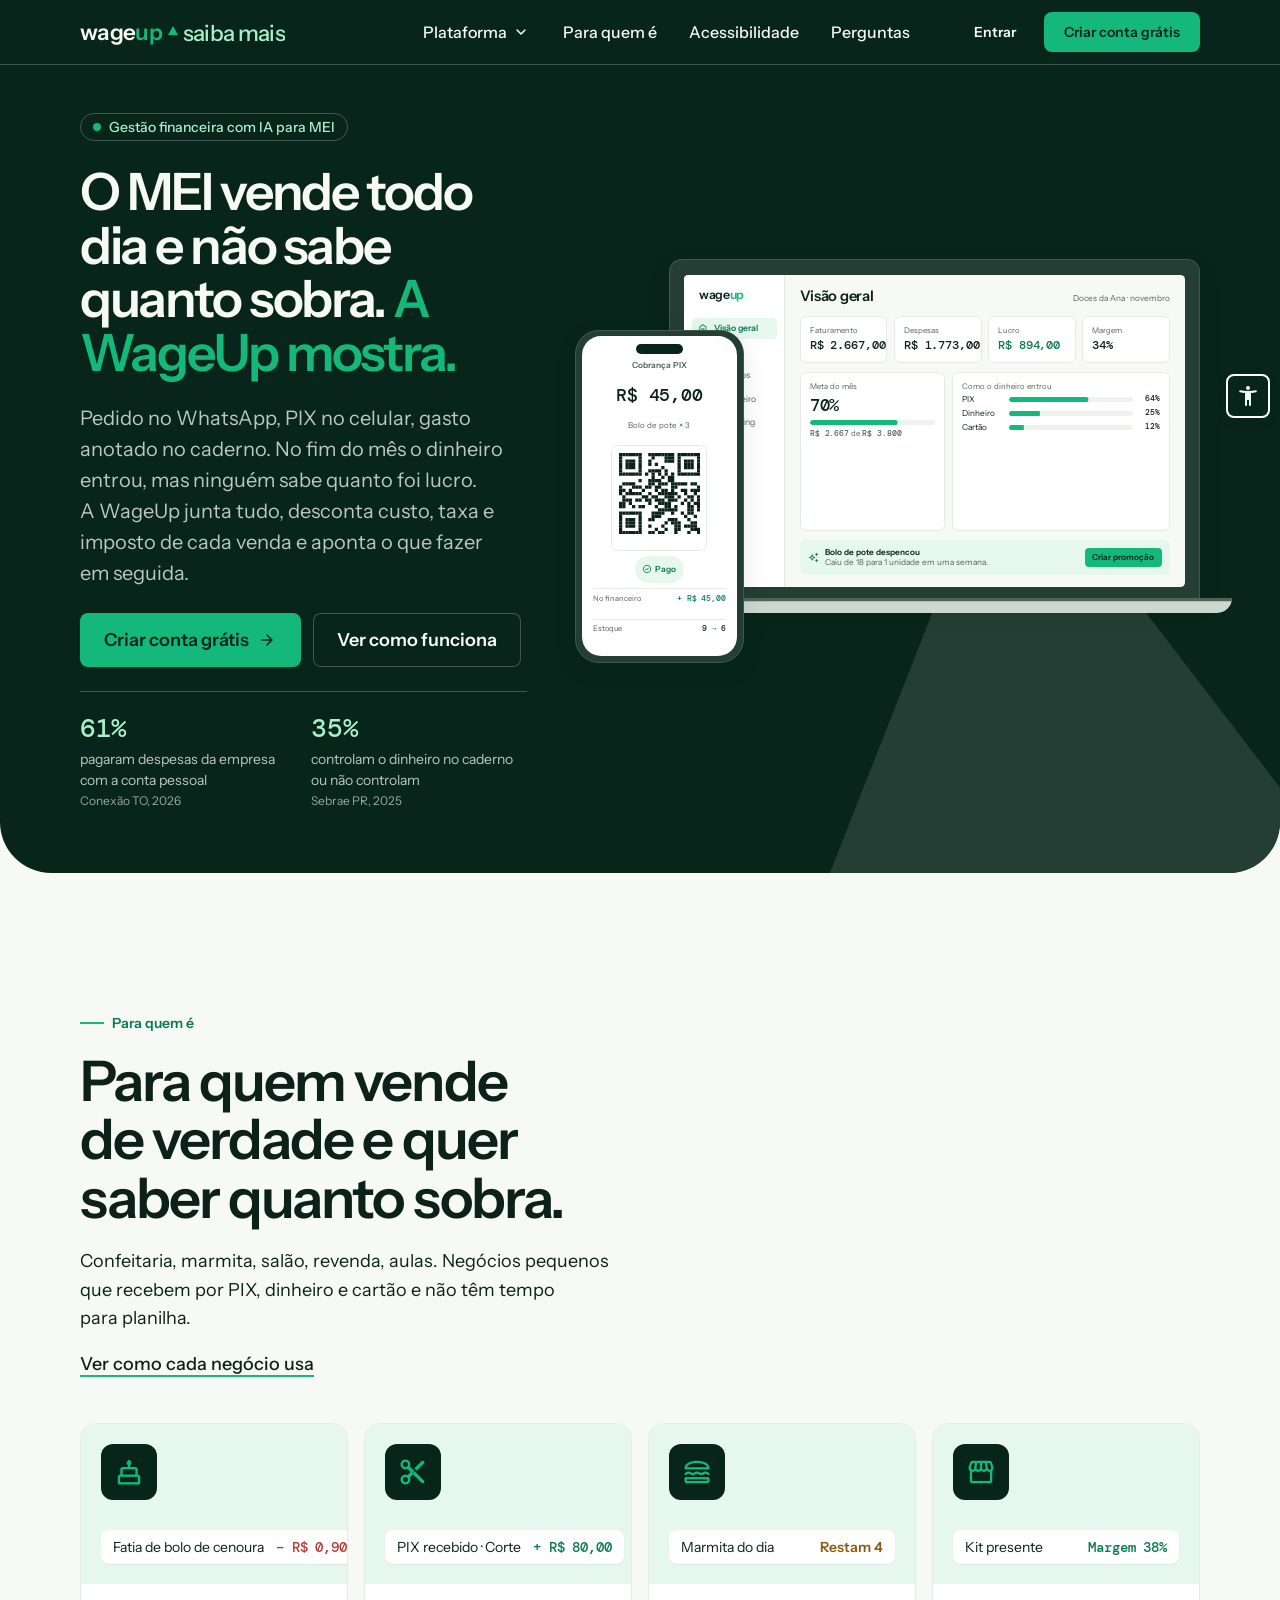
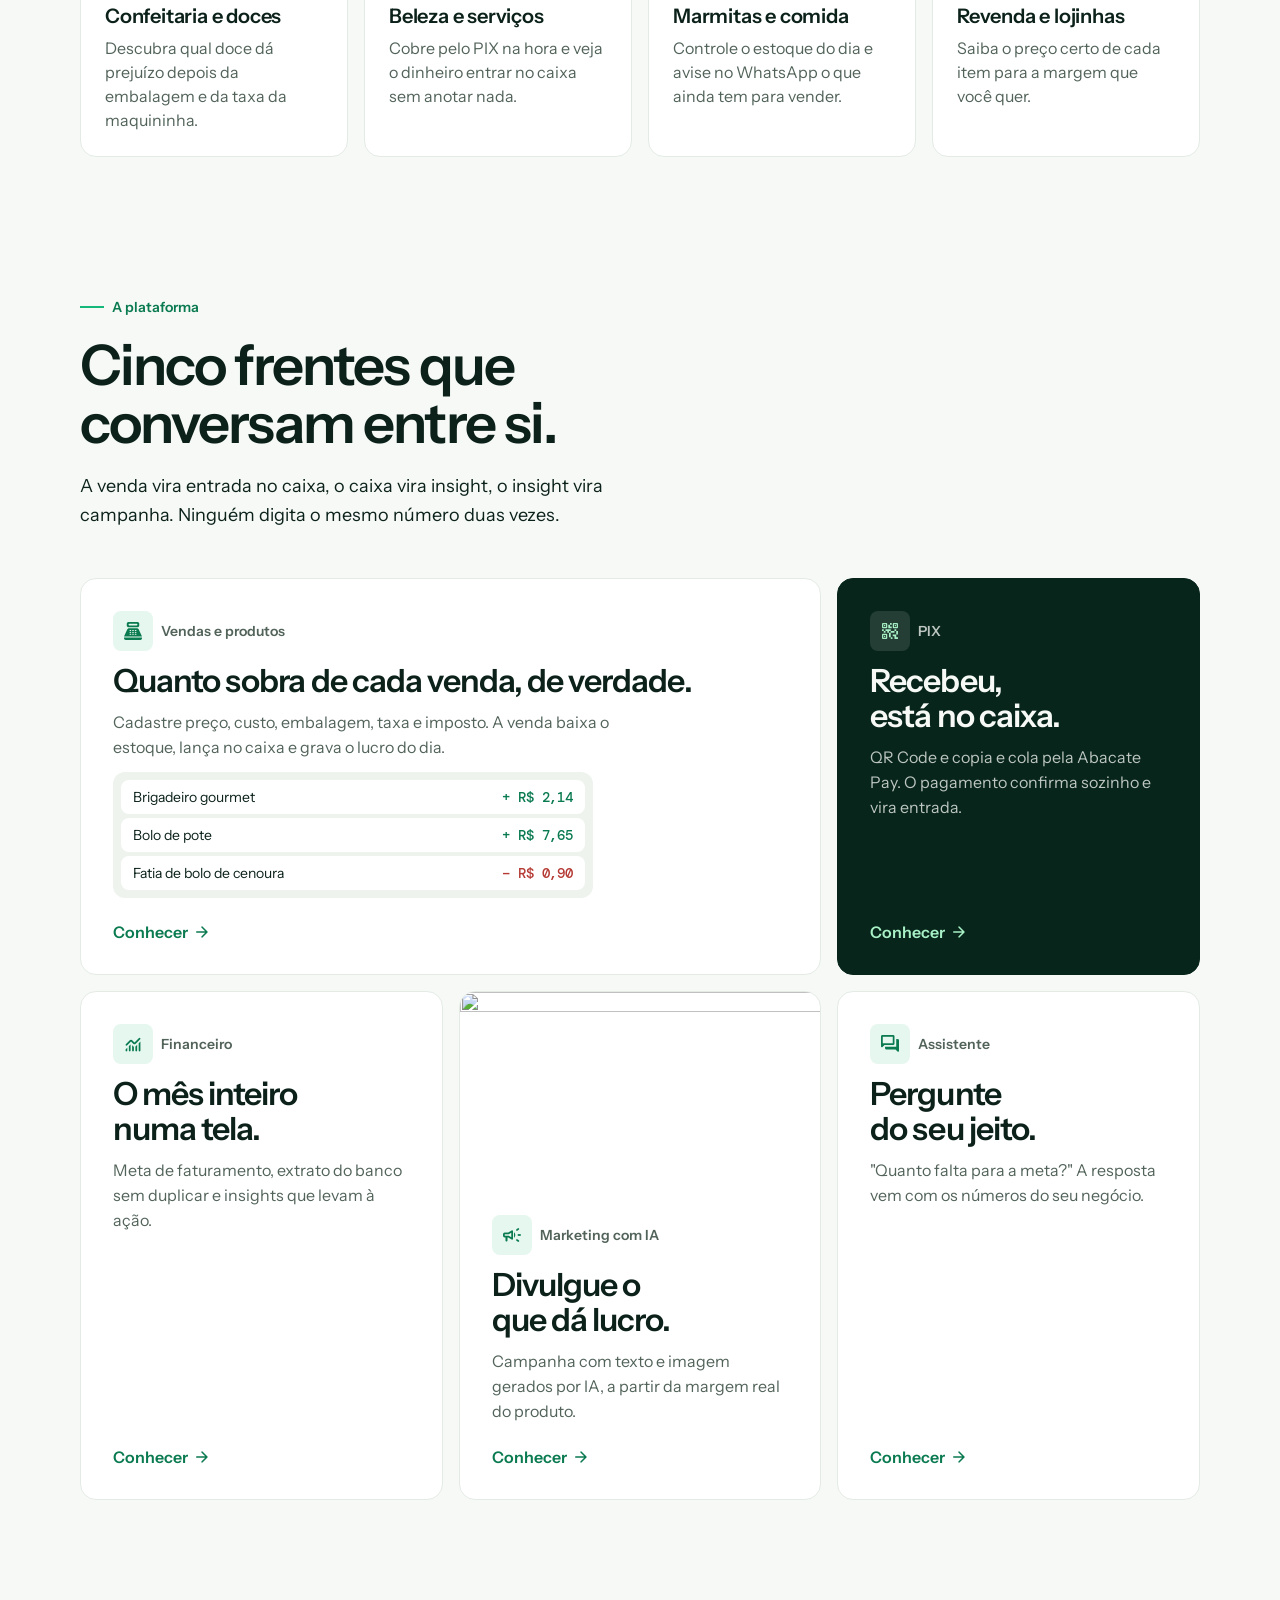
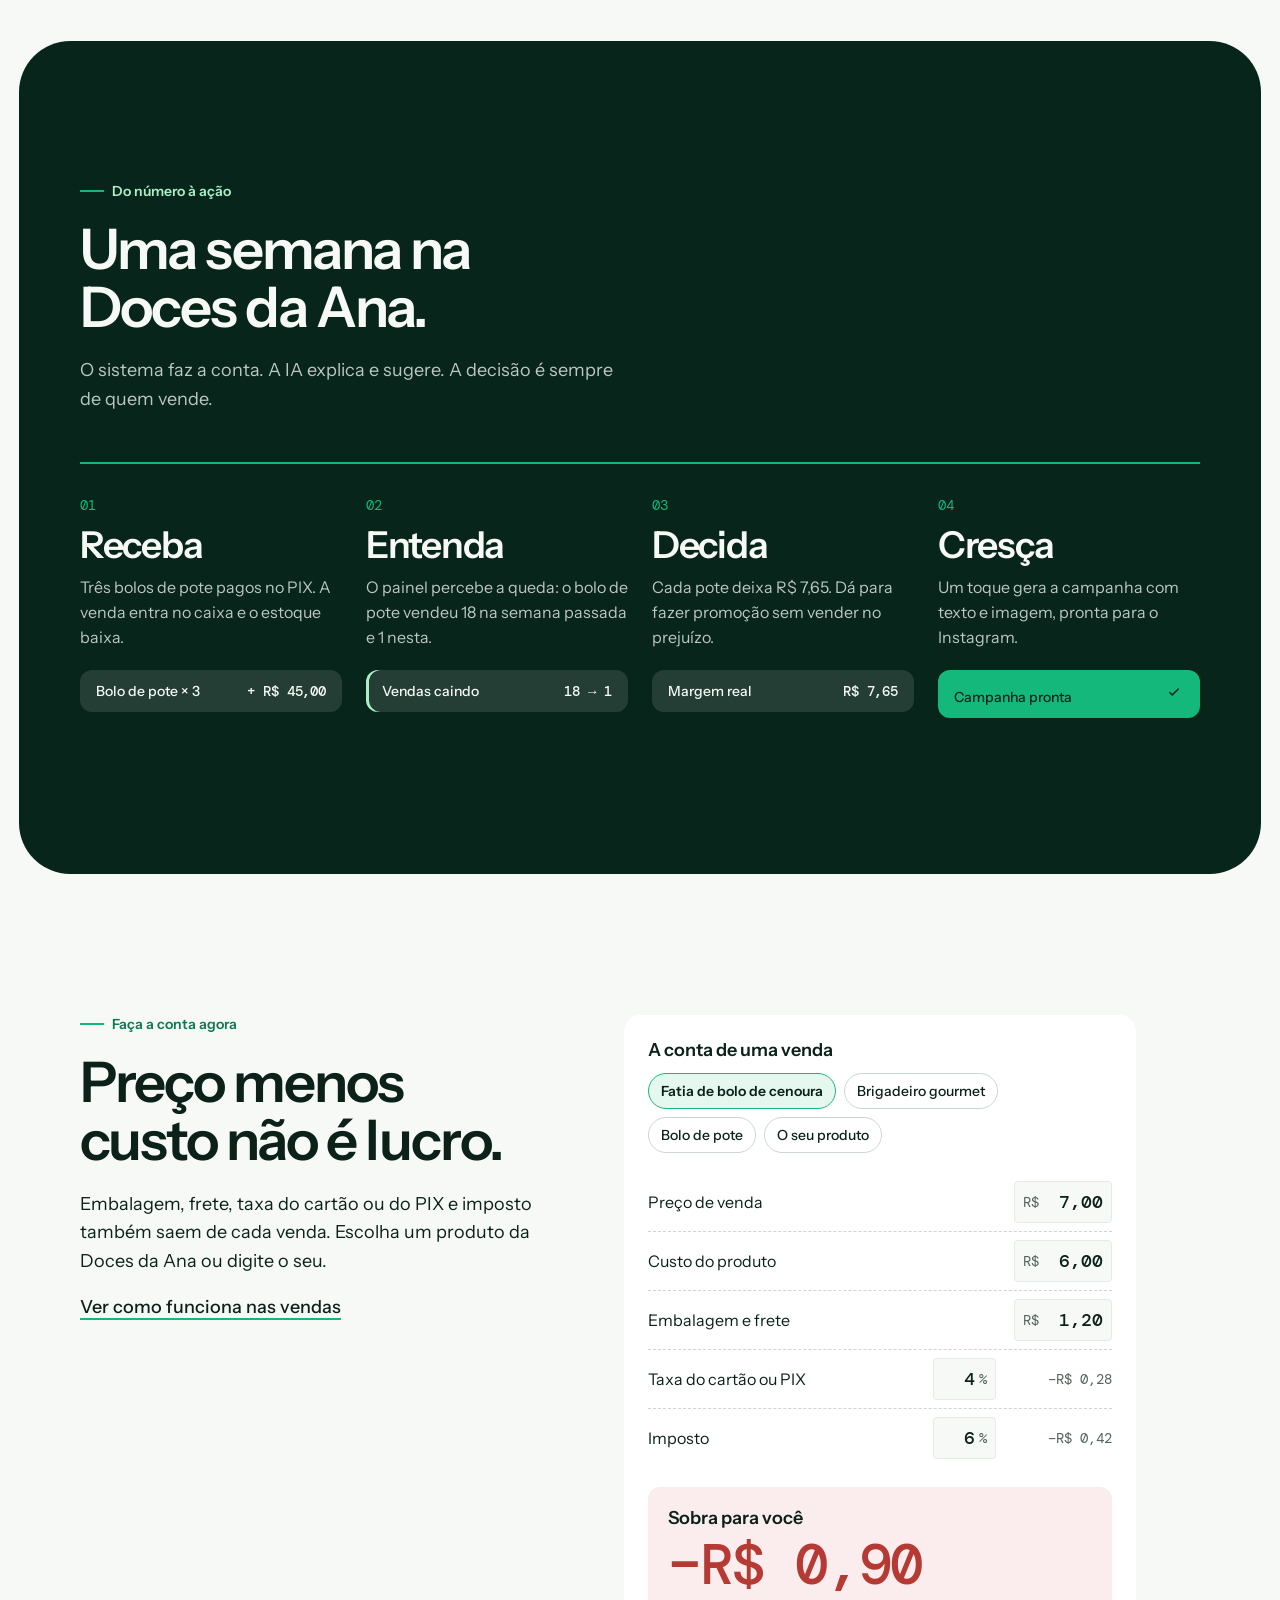
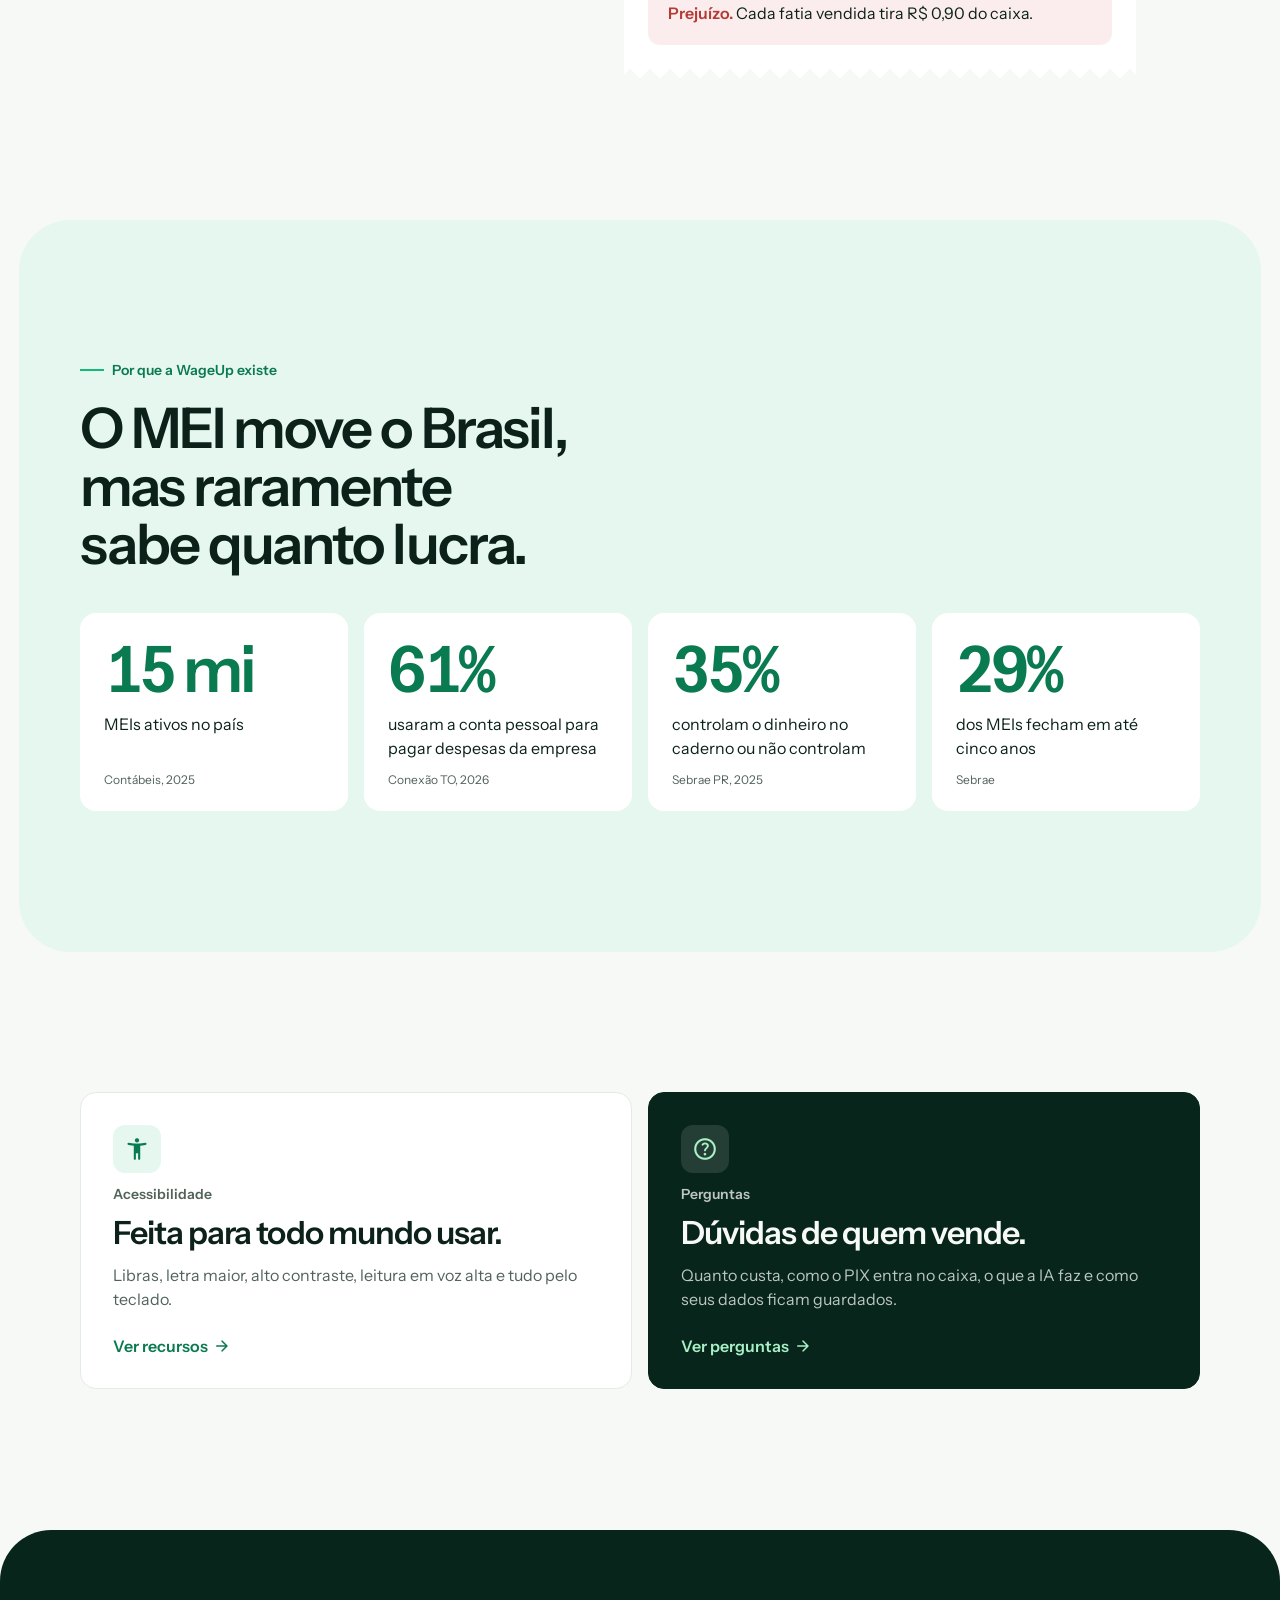
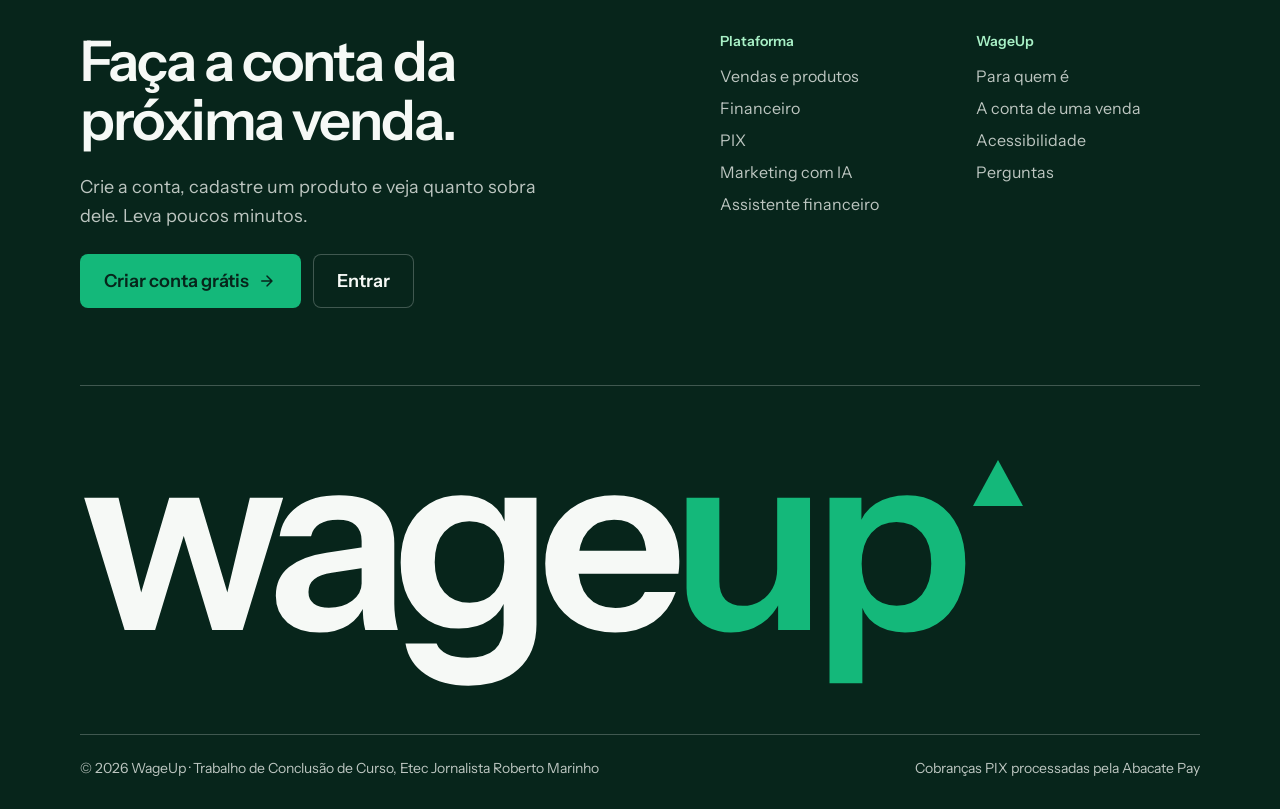
==== commit 7c7d76a6: "Merge pull request #39 from heatseatvertigo/feat/site-novo Site novo: uma página por módulo, topo co" ====
--- a/frontend/index.html
+++ b/frontend/index.html
@@ -3,7 +3,7 @@
   <head>
     <meta charset="UTF-8" />
     <meta name="viewport" content="width=device-width, initial-scale=1.0" />
-    <title>Wage Up | Plataforma para microempreendedores</title>
+    <title>WageUp | Gestão com IA para microempreendedores</title>
     <meta name="description" content="Wage Up é a plataforma para MEIs venderem mais, organizarem o catálogo, controlarem o dinheiro e criarem marketing com IA — tudo em um só lugar." />
     <link rel="preconnect" href="https://fonts.googleapis.com" />
     <link rel="preconnect" href="https://fonts.gstatic.com" crossorigin />
@@ -13,623 +13,1846 @@
     <script src="a11y.js"></script>
     <script src="https://cdn.jsdelivr.net/npm/gsap@3.12.5/dist/gsap.min.js"></script>
     <script src="https://cdn.jsdelivr.net/npm/gsap@3.12.5/dist/ScrollTrigger.min.js"></script>
+    <script src="https://cdn.jsdelivr.net/npm/lenis@1.1.13/dist/lenis.min.js"></script>
     <script src="https://accounts.google.com/gsi/client" async defer></script>
   </head>
   <body>
     <a href="#inicio" class="skip-link">Pular para o conteúdo principal</a>
 
-    <!-- LANDING PAGE -->
+    <!-- SITE: home e uma página por módulo. O site.js troca a página pelo
+         endereço (/, /vendas, /financeiro, /pix, /marketing, /assistente). -->
     <div class="site-shell">
-      <header class="lp-nav" aria-label="Navegação principal">
-        <a class="lp-logo" href="#inicio" aria-label="WageUp início">
-          <span class="lp-logo__text">wage<span class="lp-logo__up">up</span></span><span class="lp-logo__tick" aria-hidden="true"></span>
-        </a>
-        <nav class="lp-nav__links" aria-label="Seções">
-          <a href="#recursos">Recursos</a>
-          <a href="#como-funciona">Como funciona</a>
-        </nav>
-        <div class="lp-nav__actions">
-          <button class="lp-btn lp-btn--ghost" data-open-app>Entrar</button>
-          <button class="lp-btn lp-btn--primary" data-open-app>Começar agora</button>
+      <header class="lp-nav" id="lpNav">
+        <div class="lp-nav__inner">
+          <a class="lp-logo lp-nav__logo" href="/" data-route aria-label="WageUp, página inicial">
+            <span class="lp-logo__text">wage<span class="lp-logo__up">up</span></span><span class="lp-logo__tick" aria-hidden="true"></span>
+            <span class="lp-lockup" aria-hidden="true"><span class="lp-lockup__text"></span></span>
+          </a>
+
+          <nav class="lp-nav__links" id="lpNavLinks" aria-label="Site" data-lenis-prevent>
+            <div class="lp-menu">
+              <button class="lp-menu__trigger" type="button" aria-expanded="false" aria-controls="lpMenuPanel">
+                Plataforma <span class="material-symbols-rounded" aria-hidden="true">expand_more</span>
+              </button>
+              <div class="lp-menu__panel" id="lpMenuPanel">
+                <a class="lp-menu__item" href="/vendas" data-route>
+                  <span class="material-symbols-rounded lp-menu__icon" aria-hidden="true">point_of_sale</span>
+                  <span class="lp-menu__text"><strong>Vendas e produtos</strong><span>Margem real, estoque e lucro de cada venda</span></span>
+                </a>
+                <a class="lp-menu__item" href="/financeiro" data-route>
+                  <span class="material-symbols-rounded lp-menu__icon" aria-hidden="true">monitoring</span>
+                  <span class="lp-menu__text"><strong>Financeiro</strong><span>Meta do mês, extrato e insights</span></span>
+                </a>
+                <a class="lp-menu__item" href="/pix" data-route>
+                  <span class="material-symbols-rounded lp-menu__icon" aria-hidden="true">qr_code_2</span>
+                  <span class="lp-menu__text"><strong>PIX</strong><span>Cobrança com QR Code que cai sozinha no caixa</span></span>
+                </a>
+                <a class="lp-menu__item" href="/marketing" data-route>
+                  <span class="material-symbols-rounded lp-menu__icon" aria-hidden="true">campaign</span>
+                  <span class="lp-menu__text"><strong>Marketing com IA</strong><span>Campanha com texto e imagem em um toque</span></span>
+                </a>
+                <a class="lp-menu__item" href="/assistente" data-route>
+                  <span class="material-symbols-rounded lp-menu__icon" aria-hidden="true">forum</span>
+                  <span class="lp-menu__text"><strong>Assistente financeiro</strong><span>Pergunte sobre o seu negócio em português</span></span>
+                </a>
+              </div>
+            </div>
+            <a class="lp-nav__link" href="/para-quem" data-route>Para quem é</a>
+            <a class="lp-nav__link" href="/acessibilidade" data-route>Acessibilidade</a>
+            <a class="lp-nav__link" href="/perguntas" data-route>Perguntas</a>
+          </nav>
+
+          <div class="lp-nav__actions">
+            <button class="lp-btn lp-btn--ghost" type="button" data-open-app="login">Entrar</button>
+            <button class="lp-btn lp-btn--primary lp-nav__cta" type="button" data-open-app="register">Criar conta grátis</button>
+            <button class="lp-nav__toggle" type="button" aria-expanded="false" aria-controls="lpNavLinks" aria-label="Abrir menu">
+              <span class="material-symbols-rounded" aria-hidden="true">menu</span>
+            </button>
+          </div>
         </div>
+        <span class="lp-progress" aria-hidden="true"><i></i></span>
       </header>
 
       <main id="inicio" tabindex="-1">
-        <!-- HERO -->
-        <section class="lp-hero">
-          <div class="lp-hero__copy">
-            <p class="lp-eyebrow">Gestão financeira para o seu negócio</p>
-            <h1 class="lp-hero__title">A primeira plataforma financeira para MEs do Brasil</h1>
-            <p class="lp-hero__sub">Cobre por PIX, controle o caixa e receba insights com IA. Tudo em um só lugar.</p>
-            <div class="lp-hero__actions">
-              <button class="lp-btn lp-btn--primary lp-btn--lg" data-open-app>Começar agora</button>
-              <a class="lp-btn lp-btn--quiet" href="#recursos">Ver recursos →</a>
-            </div>
-          </div>
-
-          <aside class="lp-panel" aria-label="Demonstração de cobrança PIX">
-            <div class="lp-panel__head">
-              <span><i class="lp-dot" aria-hidden="true"></i>A receber</span>
-              <span>Este mês</span>
-            </div>
-            <div class="lp-panel__big"><span class="rs">R$ </span><span id="lpPanelValue">12.480,00</span></div>
-            <div class="lp-panel__trend">↑ 18% vs. mês passado</div>
-            <div class="lp-panel__rows">
-              <div class="lp-row"><span>Recebido</span><span class="v" id="lpRecebido">R$ 8.200,00</span></div>
-              <div class="lp-row"><span>Pendente</span><span class="v" id="lpPendente">R$ 4.280,00</span></div>
-              <div class="lp-row"><span>Cobranças ativas</span><span class="v" id="lpAtivas">3</span></div>
-            </div>
-
-            <div class="lp-pix-demo">
-              <div class="lp-pix-demo__qr" id="lpQrWrap" hidden>
-                <svg id="lpQr" viewBox="0 0 25 25" role="img" aria-label="QR Code PIX (ilustrativo)"></svg>
-                <span class="lp-pix-demo__check" id="lpPixCheck" hidden>✓</span>
-              </div>
-              <p class="lp-pix-demo__status" id="lpPixStatus" hidden>
-                <span class="lp-pix-demo__pulse" aria-hidden="true"></span>
-                <span id="lpPixStatusText">Aguardando pagamento…</span>
-              </p>
-              <button class="lp-btn lp-btn--ghost" type="button" id="lpSimulate">Simular cobrança PIX</button>
-            </div>
-          </aside>
-        </section>
-
-        <!-- NÚMEROS -->
-        <section class="lp-stats" aria-label="Números da plataforma">
-          <div class="lp-stat">
-            <span class="lp-stat__value" data-count="12480" data-prefix="R$ " data-decimals="2">R$ 0,00</span>
-            <span class="lp-stat__label">recebidos por PIX este mês</span>
-          </div>
-          <div class="lp-stat">
-            <span class="lp-stat__value" data-count="18" data-prefix="+" data-suffix="%">+0%</span>
-            <span class="lp-stat__label">de crescimento vs. mês passado</span>
-          </div>
-          <div class="lp-stat">
-            <span class="lp-stat__value" data-count="3" data-prefix="">0</span>
-            <span class="lp-stat__label">cobranças ativas agora</span>
-          </div>
-          <div class="lp-stat">
-            <span class="lp-stat__value" data-count="58" data-suffix="%">0%</span>
-            <span class="lp-stat__label">de margem média no catálogo</span>
-          </div>
-        </section>
-
-        <!-- RECURSOS -->
-        <section class="lp-section" id="recursos">
-          <div class="lp-section__head">
-            <p class="lp-eyebrow">Recursos</p>
-            <h2>Quatro ferramentas, um só painel.</h2>
-            <p class="lp-section__sub">Do primeiro produto cadastrado ao dinheiro no caixa — sem trocar de aplicativo.</p>
-          </div>
-          <div class="lp-features">
-            <article class="lp-feature">
-              <span class="lp-feature__icon material-symbols-rounded" aria-hidden="true">qr_code_2</span>
-              <h3>Cobrança PIX</h3>
-              <p>Gere QR Code e código copia-e-cola em segundos. Acompanhe quanto entrou e quanto falta receber.</p>
-            </article>
-            <article class="lp-feature">
-              <span class="lp-feature__icon material-symbols-rounded" aria-hidden="true">payments</span>
-              <h3>Financeiro</h3>
-              <p>Registre entradas e saídas e veja lucro, despesas e a evolução do mês em tempo real.</p>
-            </article>
-            <article class="lp-feature">
-              <span class="lp-feature__icon material-symbols-rounded" aria-hidden="true">inventory_2</span>
-              <h3>Produtos</h3>
-              <p>Cadastre o catálogo com custo, preço e estoque. A margem de cada item é calculada para você.</p>
-            </article>
-            <article class="lp-feature">
-              <span class="lp-feature__icon material-symbols-rounded" aria-hidden="true">auto_awesome</span>
-              <h3>Marketing com IA</h3>
-              <p>A IA usa seus produtos para sugerir posts, legendas e campanhas prontas para vender.</p>
-            </article>
-          </div>
-        </section>
-
-        <!-- COMO FUNCIONA -->
-        <section class="lp-section lp-section--muted" id="como-funciona">
-          <div class="lp-section__head">
-            <p class="lp-eyebrow">Como funciona</p>
-            <h2>Do cadastro ao caixa, em três passos.</h2>
-          </div>
-          <ol class="lp-steps">
-            <li class="lp-step">
-              <span class="lp-step__n">1</span>
-              <div>
-                <strong>Cadastre seus produtos</strong>
-                <p>Nome, custo, preço e estoque. A margem aparece na hora, sem planilha.</p>
-              </div>
-            </li>
-            <li class="lp-step">
-              <span class="lp-step__n">2</span>
-              <div>
-                <strong>Cobre por PIX</strong>
-                <p>Gere a cobrança e envie o QR Code. O recebimento entra direto no seu financeiro.</p>
-              </div>
-            </li>
-            <li class="lp-step">
-              <span class="lp-step__n">3</span>
-              <div>
-                <strong>Acompanhe e cresça</strong>
-                <p>Veja recebíveis, insights com IA e o que divulgar em seguida — tudo num painel só.</p>
-              </div>
-            </li>
-          </ol>
-        </section>
-
-        <!-- CALCULADORA DE MARGEM -->
-        <section class="lp-section" id="margem">
-          <div class="lp-section__head">
-            <p class="lp-eyebrow">Na prática</p>
-            <h2>Descubra sua margem em segundos.</h2>
-            <p class="lp-section__sub">Digite custo e preço — a WageUp calcula o que sobra para você, do jeito que o painel faz.</p>
-          </div>
-          <div class="lp-calc">
-            <div class="lp-calc__form">
-              <div class="lp-calc__field">
-                <label for="lpCost">Custo do produto</label>
-                <div class="lp-calc__input"><span>R$</span><input id="lpCost" name="cost" inputmode="decimal" placeholder="0,00" autocomplete="off" /></div>
-              </div>
-              <div class="lp-calc__field">
-                <label for="lpPrice">Preço de venda</label>
-                <div class="lp-calc__input"><span>R$</span><input id="lpPrice" name="price" inputmode="decimal" placeholder="0,00" autocomplete="off" /></div>
-              </div>
-              <div class="lp-calc__field">
-                <label for="lpFee">Taxa de cartão/PIX (%)</label>
-                <div class="lp-calc__input"><span>%</span><input id="lpFee" name="fee" inputmode="decimal" placeholder="0" autocomplete="off" /></div>
-              </div>
-            </div>
-            <div class="lp-calc__result" aria-live="polite">
-              <span class="lp-calc__result-label">O que sobra para você</span>
-              <div class="lp-calc__result-value" id="lpMarginValue">R$ 0,00</div>
-              <div class="lp-calc__result-rows">
-                <div class="lp-calc__result-row"><span>Margem</span><b id="lpMarginPct">0%</b></div>
-                <div class="lp-calc__result-row"><span>Markup sobre o custo</span><b id="lpMarkupPct">0%</b></div>
-              </div>
-            </div>
-          </div>
-        </section>
-
-        <!-- FAQ -->
-        <section class="lp-section lp-section--muted" id="faq">
-          <div class="lp-section__head">
-            <p class="lp-eyebrow">Perguntas frequentes</p>
-            <h2>Boa pergunta.</h2>
-          </div>
-          <div class="lp-faq">
-            <div class="lp-faq__item">
-              <button class="lp-faq__q" type="button" aria-expanded="false">
-                <span>Preciso entender de contabilidade para usar?</span>
-                <span class="lp-faq__icon" aria-hidden="true">+</span>
-              </button>
-              <div class="lp-faq__a"><div class="lp-faq__a-inner"><p>Não. A WageUp foi feita para o dia a dia do MEI: você registra entradas e saídas com palavras simples, e o painel traduz isso em lucro, despesas e margem — sem jargão.</p></div></div>
-            </div>
-            <div class="lp-faq__item">
-              <button class="lp-faq__q" type="button" aria-expanded="false">
-                <span>Quanto custa criar uma cobrança PIX?</span>
-                <span class="lp-faq__icon" aria-hidden="true">+</span>
-              </button>
-              <div class="lp-faq__a"><div class="lp-faq__a-inner"><p>Você paga só a taxa da Abacate Pay por cobrança. A plataforma em si não cobra mensalidade no plano gratuito.</p></div></div>
-            </div>
-            <div class="lp-faq__item">
-              <button class="lp-faq__q" type="button" aria-expanded="false">
-                <span>Meus dados e os do meu negócio estão seguros?</span>
-                <span class="lp-faq__icon" aria-hidden="true">+</span>
-              </button>
-              <div class="lp-faq__a"><div class="lp-faq__a-inner"><p>Sim. Cada conta é isolada, o extrato importado é lido e descartado sem ficar guardado, e o acesso ao seu banco nunca passa pela WageUp.</p></div></div>
-            </div>
-            <div class="lp-faq__item">
-              <button class="lp-faq__q" type="button" aria-expanded="false">
-                <span>A IA de marketing usa os meus produtos de verdade?</span>
-                <span class="lp-faq__icon" aria-hidden="true">+</span>
-              </button>
-              <div class="lp-faq__a"><div class="lp-faq__a-inner"><p>Sim. Ela lê o catálogo que você cadastrou — nome, preço e margem — para sugerir campanhas que falam do seu produto, não de algo genérico.</p></div></div>
-            </div>
-            <div class="lp-faq__item">
-              <button class="lp-faq__q" type="button" aria-expanded="false">
-                <span>Posso usar no celular?</span>
-                <span class="lp-faq__icon" aria-hidden="true">+</span>
-              </button>
-              <div class="lp-faq__a"><div class="lp-faq__a-inner"><p>Sim. A plataforma é responsiva e funciona no navegador do celular, tablet e computador, sem instalar nada.</p></div></div>
-            </div>
-          </div>
-        </section>
-
-        <!-- CTA FINAL -->
-        <section class="lp-cta">
-          <h2>Comece a organizar seu negócio hoje.</h2>
-          <p>Crie sua conta gratuita em poucos minutos.</p>
-          <button class="lp-btn lp-btn--primary lp-btn--lg" data-open-app>Começar agora</button>
-        </section>
+
+        <!-- ═══════════════════════ HOME ═══════════════════════ -->
+        <div class="lp-page" data-page="home" data-title="WageUp | Gestão com IA para microempreendedores">
+
+          <!-- Topo: a dor do MEI e a plataforma na tela do computador e do celular.
+               Os números são os da conta de demonstração. -->
+          <section class="lp-top lp-top--devices" data-nav="dark" aria-labelledby="lpTopTitle">
+            <div class="lp-top__inner">
+              <div class="lp-top__copy">
+                <p class="lp-eyebrow"><span class="lp-eyebrow__dot" aria-hidden="true"></span>Gestão financeira com IA para MEI</p>
+                <h1 class="lp-top__title lp-top__title--case" id="lpTopTitle">O MEI vende todo dia e não sabe quanto sobra. <span class="lp-top__accent">A WageUp mostra.</span></h1>
+                <p class="lp-top__lead">Pedido no WhatsApp, PIX no celular, gasto anotado no caderno. No fim do mês o dinheiro entrou, mas ninguém sabe quanto foi lucro. A WageUp junta tudo, desconta custo, taxa e imposto de cada venda e aponta o que fazer em seguida.</p>
+                <div class="lp-top__actions">
+                  <button class="lp-btn lp-btn--primary lp-btn--lg" type="button" data-open-app="register">
+                    Criar conta grátis <span class="material-symbols-rounded" aria-hidden="true">arrow_forward</span>
+                  </button>
+                  <a class="lp-btn lp-btn--outline lp-btn--lg" href="/vendas" data-route>Ver como funciona</a>
+                </div>
+                <dl class="lp-top__proof">
+                  <div><dt><span class="lp-money">61%</span></dt><dd>pagaram despesas da empresa com a conta pessoal <small>Conexão TO, 2026</small></dd></div>
+                  <div><dt><span class="lp-money">35%</span></dt><dd>controlam o dinheiro no caderno ou não controlam <small>Sebrae PR, 2025</small></dd></div>
+                </dl>
+              </div>
+
+              <div class="lp-devices" role="img" aria-label="A visão geral da WageUp no computador, com faturamento, despesas, lucro e meta do mês, e uma cobrança PIX paga no celular. Números da conta de demonstração.">
+                <div class="lp-laptop">
+                  <div class="lp-laptop__screen">
+                    <div class="lp-screen">
+                      <div class="lp-screen__side">
+                        <span class="lp-screen__brand">wage<b>up</b></span>
+                        <span class="lp-screen__nav is-active"><span class="material-symbols-rounded">home</span>Visão geral</span>
+                        <span class="lp-screen__nav"><span class="material-symbols-rounded">point_of_sale</span>Vendas</span>
+                        <span class="lp-screen__nav"><span class="material-symbols-rounded">inventory_2</span>Produtos</span>
+                        <span class="lp-screen__nav"><span class="material-symbols-rounded">payments</span>Financeiro</span>
+                        <span class="lp-screen__nav"><span class="material-symbols-rounded">auto_awesome</span>Marketing</span>
+                      </div>
+                      <div class="lp-screen__main">
+                        <div class="lp-screen__top"><strong>Visão geral</strong><span>Doces da Ana · novembro</span></div>
+                        <div class="lp-screen__kpis">
+                          <div class="lp-screen__kpi"><span>Faturamento</span><strong class="lp-money">R$ 2.667,00</strong></div>
+                          <div class="lp-screen__kpi"><span>Despesas</span><strong class="lp-money">R$ 1.773,00</strong></div>
+                          <div class="lp-screen__kpi"><span>Lucro</span><strong class="lp-money lp-money--positive">R$ 894,00</strong></div>
+                          <div class="lp-screen__kpi"><span>Margem</span><strong class="lp-money">34%</strong></div>
+                        </div>
+                        <div class="lp-screen__row">
+                          <div class="lp-screen__card">
+                            <span class="lp-screen__label">Meta do mês</span>
+                            <strong class="lp-money">70%</strong>
+                            <span class="lp-screen__track"><i style="--share: 0.7"></i></span>
+                            <span class="lp-screen__hint"><span class="lp-money">R$ 2.667</span> de <span class="lp-money">R$ 3.800</span></span>
+                          </div>
+                          <div class="lp-screen__card">
+                            <span class="lp-screen__label">Como o dinheiro entrou</span>
+                            <span class="lp-screen__bar"><span>PIX</span><span class="lp-screen__track"><i style="--share: 0.64"></i></span><span class="lp-money">64%</span></span>
+                            <span class="lp-screen__bar"><span>Dinheiro</span><span class="lp-screen__track"><i style="--share: 0.25"></i></span><span class="lp-money">25%</span></span>
+                            <span class="lp-screen__bar"><span>Cartão</span><span class="lp-screen__track"><i style="--share: 0.12"></i></span><span class="lp-money">12%</span></span>
+                          </div>
+                        </div>
+                        <div class="lp-screen__insight">
+                          <span class="material-symbols-rounded">auto_awesome</span>
+                          <span><strong>Bolo de pote despencou</strong>Caiu de 18 para 1 unidade em uma semana.</span>
+                          <span class="lp-screen__btn">Criar promoção</span>
+                        </div>
+                      </div>
+                    </div>
+                  </div>
+                  <div class="lp-laptop__base"></div>
+                </div>
+
+                <div class="lp-devices__phone">
+                  <div class="lp-phone">
+                    <div class="lp-phone__screen">
+                      <span class="lp-phone__notch"></span>
+                      <span class="lp-phone__title">Cobrança PIX</span>
+                      <strong class="lp-money lp-phone__value">R$ 45,00</strong>
+                      <span class="lp-phone__desc">Bolo de pote × 3</span>
+                      <span class="lp-phone__qr"><svg viewBox="0 0 25 25" data-qr></svg></span>
+                      <span class="lp-phone__status" data-phone-status><span class="material-symbols-rounded">check_circle</span><span data-phone-text>Pago</span></span>
+                      <span class="lp-phone__line"><span>No financeiro</span><span class="lp-money lp-money--positive">+ R$ 45,00</span></span>
+                      <span class="lp-phone__line"><span>Estoque</span><span class="lp-money">9 → 6</span></span>
+                    </div>
+                  </div>
+                </div>
+              </div>
+            </div>
+          </section>
+
+          <!-- Quem é o público -->
+          <section class="lp-chapter lp-who" id="para-quem" data-lockup="para quem é" aria-labelledby="lpWhoTitle">
+            <div class="lp-head">
+              <p class="lp-kicker">Para quem é</p>
+              <h2 class="lp-h2" id="lpWhoTitle">Para quem vende de verdade e quer saber quanto sobra.</h2>
+              <p class="lp-body">Confeitaria, marmita, salão, revenda, aulas. Negócios pequenos que recebem por PIX, dinheiro e cartão e não têm tempo para planilha.</p>
+              <a class="lp-link" href="/para-quem" data-route>Ver como cada negócio usa</a>
+            </div>
+            <ul class="lp-who__grid">
+              <li class="lp-who__card">
+                <div class="lp-who__scene" aria-hidden="true">
+                  <span class="material-symbols-rounded lp-who__icon">cake</span>
+                  <span class="lp-who__chip"><span>Fatia de bolo de cenoura</span><span class="lp-money lp-money--negative">− R$ 0,90</span></span>
+                </div>
+                <div class="lp-who__text">
+                  <strong>Confeitaria e doces</strong>
+                  <span>Descubra qual doce dá prejuízo depois da embalagem e da taxa da maquininha.</span>
+                </div>
+              </li>
+              <li class="lp-who__card">
+                <div class="lp-who__scene" aria-hidden="true">
+                  <span class="material-symbols-rounded lp-who__icon">content_cut</span>
+                  <span class="lp-who__chip"><span>PIX recebido · Corte</span><span class="lp-money lp-money--positive">+ R$ 80,00</span></span>
+                </div>
+                <div class="lp-who__text">
+                  <strong>Beleza e serviços</strong>
+                  <span>Cobre pelo PIX na hora e veja o dinheiro entrar no caixa sem anotar nada.</span>
+                </div>
+              </li>
+              <li class="lp-who__card">
+                <div class="lp-who__scene" aria-hidden="true">
+                  <span class="material-symbols-rounded lp-who__icon">lunch_dining</span>
+                  <span class="lp-who__chip"><span>Marmita do dia</span><span class="lp-who__warn">Restam 4</span></span>
+                </div>
+                <div class="lp-who__text">
+                  <strong>Marmitas e comida</strong>
+                  <span>Controle o estoque do dia e avise no WhatsApp o que ainda tem para vender.</span>
+                </div>
+              </li>
+              <li class="lp-who__card">
+                <div class="lp-who__scene" aria-hidden="true">
+                  <span class="material-symbols-rounded lp-who__icon">storefront</span>
+                  <span class="lp-who__chip"><span>Kit presente</span><span class="lp-money lp-money--positive">Margem 38%</span></span>
+                </div>
+                <div class="lp-who__text">
+                  <strong>Revenda e lojinhas</strong>
+                  <span>Saiba o preço certo de cada item para a margem que você quer.</span>
+                </div>
+              </li>
+            </ul>
+          </section>
+
+          <!-- Os módulos -->
+          <section class="lp-chapter lp-mods" id="plataforma" data-lockup="plataforma" aria-labelledby="lpModsTitle">
+            <div class="lp-head">
+              <p class="lp-kicker">A plataforma</p>
+              <h2 class="lp-h2" id="lpModsTitle">Cinco frentes que conversam entre si.</h2>
+              <p class="lp-body">A venda vira entrada no caixa, o caixa vira insight, o insight vira campanha. Ninguém digita o mesmo número duas vezes.</p>
+            </div>
+
+            <div class="lp-mods__grid">
+              <a class="lp-mod lp-mod--wide" href="/vendas" data-route>
+                <span class="lp-mod__top">
+                  <span class="material-symbols-rounded lp-mod__icon" aria-hidden="true">point_of_sale</span>
+                  <span class="lp-mod__tag">Vendas e produtos</span>
+                </span>
+                <strong class="lp-mod__title">Quanto sobra de cada venda, de verdade.</strong>
+                <span class="lp-mod__text">Cadastre preço, custo, embalagem, taxa e imposto. A venda baixa o estoque, lança no caixa e grava o lucro do dia.</span>
+                <span class="lp-mod__peek" aria-hidden="true">
+                  <span class="lp-peek-row"><span>Brigadeiro gourmet</span><span class="lp-money lp-money--positive">+ R$ 2,14</span></span>
+                  <span class="lp-peek-row"><span>Bolo de pote</span><span class="lp-money lp-money--positive">+ R$ 7,65</span></span>
+                  <span class="lp-peek-row"><span>Fatia de bolo de cenoura</span><span class="lp-money lp-money--negative">− R$ 0,90</span></span>
+                </span>
+                <span class="lp-mod__more">Conhecer <span class="material-symbols-rounded" aria-hidden="true">arrow_forward</span></span>
+              </a>
+
+              <a class="lp-mod lp-mod--dark" href="/pix" data-route>
+                <span class="lp-mod__top">
+                  <span class="material-symbols-rounded lp-mod__icon" aria-hidden="true">qr_code_2</span>
+                  <span class="lp-mod__tag">PIX</span>
+                </span>
+                <strong class="lp-mod__title">Recebeu, está no caixa.</strong>
+                <span class="lp-mod__text">QR Code e copia e cola pela Abacate Pay. O pagamento confirma sozinho e vira entrada.</span>
+                <span class="lp-mod__more">Conhecer <span class="material-symbols-rounded" aria-hidden="true">arrow_forward</span></span>
+              </a>
+
+              <a class="lp-mod" href="/financeiro" data-route>
+                <span class="lp-mod__top">
+                  <span class="material-symbols-rounded lp-mod__icon" aria-hidden="true">monitoring</span>
+                  <span class="lp-mod__tag">Financeiro</span>
+                </span>
+                <strong class="lp-mod__title">O mês inteiro numa tela.</strong>
+                <span class="lp-mod__text">Meta de faturamento, extrato do banco sem duplicar e insights que levam à ação.</span>
+                <span class="lp-mod__more">Conhecer <span class="material-symbols-rounded" aria-hidden="true">arrow_forward</span></span>
+              </a>
+
+              <a class="lp-mod lp-mod--photo" href="/marketing" data-route>
+                <img class="lp-mod__img" src="/static/landing/campanha-bolo-de-pote.jpg" width="640" height="640" loading="lazy" alt="" />
+                <span class="lp-mod__top">
+                  <span class="material-symbols-rounded lp-mod__icon" aria-hidden="true">campaign</span>
+                  <span class="lp-mod__tag">Marketing com IA</span>
+                </span>
+                <strong class="lp-mod__title">Divulgue o que dá lucro.</strong>
+                <span class="lp-mod__text">Campanha com texto e imagem gerados por IA, a partir da margem real do produto.</span>
+                <span class="lp-mod__more">Conhecer <span class="material-symbols-rounded" aria-hidden="true">arrow_forward</span></span>
+              </a>
+
+              <a class="lp-mod" href="/assistente" data-route>
+                <span class="lp-mod__top">
+                  <span class="material-symbols-rounded lp-mod__icon" aria-hidden="true">forum</span>
+                  <span class="lp-mod__tag">Assistente</span>
+                </span>
+                <strong class="lp-mod__title">Pergunte do seu jeito.</strong>
+                <span class="lp-mod__text">"Quanto falta para a meta?" A resposta vem com os números do seu negócio.</span>
+                <span class="lp-mod__more">Conhecer <span class="material-symbols-rounded" aria-hidden="true">arrow_forward</span></span>
+              </a>
+            </div>
+          </section>
+
+          <!-- Do número à ação: o caminho, preenchido pela rolagem -->
+          <section class="lp-path" data-nav="dark" data-lockup="na prática" aria-labelledby="lpPathTitle">
+            <div class="lp-path__inner">
+              <div class="lp-head lp-head--inverse">
+                <p class="lp-kicker">Do número à ação</p>
+                <h2 class="lp-h2" id="lpPathTitle">Uma semana na Doces da Ana.</h2>
+                <p class="lp-body">O sistema faz a conta. A IA explica e sugere. A decisão é sempre de quem vende.</p>
+              </div>
+              <div class="lp-path__track" aria-hidden="true"><i></i></div>
+              <ol class="lp-path__steps">
+                <li class="lp-step">
+                  <span class="lp-step__num">01</span>
+                  <strong class="lp-step__title">Receba</strong>
+                  <span class="lp-step__text">Três bolos de pote pagos no PIX. A venda entra no caixa e o estoque baixa.</span>
+                  <span class="lp-step__ui"><span>Bolo de pote × 3</span><span class="lp-money">+ R$ 45,00</span></span>
+                </li>
+                <li class="lp-step">
+                  <span class="lp-step__num">02</span>
+                  <strong class="lp-step__title">Entenda</strong>
+                  <span class="lp-step__text">O painel percebe a queda: o bolo de pote vendeu 18 na semana passada e 1 nesta.</span>
+                  <span class="lp-step__ui lp-step__ui--warning"><span>Vendas caindo</span><span class="lp-money">18 → 1</span></span>
+                </li>
+                <li class="lp-step">
+                  <span class="lp-step__num">03</span>
+                  <strong class="lp-step__title">Decida</strong>
+                  <span class="lp-step__text">Cada pote deixa R$ 7,65. Dá para fazer promoção sem vender no prejuízo.</span>
+                  <span class="lp-step__ui"><span>Margem real</span><span class="lp-money">R$ 7,65</span></span>
+                </li>
+                <li class="lp-step">
+                  <span class="lp-step__num">04</span>
+                  <strong class="lp-step__title">Cresça</strong>
+                  <span class="lp-step__text">Um toque gera a campanha com texto e imagem, pronta para o Instagram.</span>
+                  <span class="lp-step__ui lp-step__ui--ok"><span>Campanha pronta</span><span class="material-symbols-rounded" aria-hidden="true">check</span></span>
+                </li>
+              </ol>
+            </div>
+          </section>
+
+          <!-- A conta de uma venda: mesma fórmula do cadastro de produto -->
+          <section class="lp-chapter lp-calc" id="conta" data-lockup="a conta" aria-labelledby="lpCalcTitle">
+            <div class="lp-calc__copy">
+              <p class="lp-kicker">Faça a conta agora</p>
+              <h2 class="lp-h2" id="lpCalcTitle">Preço menos custo não é lucro.</h2>
+              <p class="lp-body">Embalagem, frete, taxa do cartão ou do PIX e imposto também saem de cada venda. Escolha um produto da Doces da Ana ou digite o seu.</p>
+              <a class="lp-link" href="/vendas" data-route>Ver como funciona nas vendas</a>
+            </div>
+
+            <form class="lp-receipt" id="lpReceipt" aria-labelledby="lpReceiptTitle" novalidate data-ui>
+              <div class="lp-receipt__head">
+                <p class="lp-receipt__title" id="lpReceiptTitle">A conta de uma venda</p>
+                <div class="lp-receipt__picks" role="group" aria-label="Escolha um exemplo">
+                  <button class="lp-pick is-active" type="button" aria-pressed="true" data-pick="fatia">Fatia de bolo de cenoura</button>
+                  <button class="lp-pick" type="button" aria-pressed="false" data-pick="brigadeiro">Brigadeiro gourmet</button>
+                  <button class="lp-pick" type="button" aria-pressed="false" data-pick="pote">Bolo de pote</button>
+                  <button class="lp-pick" type="button" aria-pressed="false" data-pick="seu">O seu produto</button>
+                </div>
+              </div>
+
+              <div class="lp-receipt__lines">
+                <div class="lp-line">
+                  <label class="lp-line__label" for="lpPrice">Preço de venda</label>
+                  <span class="lp-field"><span class="lp-field__unit" aria-hidden="true">R$</span><input class="lp-field__input" id="lpPrice" name="price" inputmode="decimal" autocomplete="off" value="7,00" /></span>
+                </div>
+                <div class="lp-line">
+                  <label class="lp-line__label" for="lpCost">Custo do produto</label>
+                  <span class="lp-field"><span class="lp-field__unit" aria-hidden="true">R$</span><input class="lp-field__input" id="lpCost" name="cost" inputmode="decimal" autocomplete="off" value="6,00" /></span>
+                </div>
+                <div class="lp-line">
+                  <label class="lp-line__label" for="lpOther">Embalagem e frete</label>
+                  <span class="lp-field"><span class="lp-field__unit" aria-hidden="true">R$</span><input class="lp-field__input" id="lpOther" name="other" inputmode="decimal" autocomplete="off" value="1,20" /></span>
+                </div>
+                <div class="lp-line lp-line--pct">
+                  <label class="lp-line__label" for="lpFee">Taxa do cartão ou PIX</label>
+                  <span class="lp-field lp-field--pct"><input class="lp-field__input" id="lpFee" name="fee" inputmode="decimal" autocomplete="off" value="4" /><span class="lp-field__unit" aria-hidden="true">%</span></span>
+                  <span class="lp-line__amount" id="lpFeeAmount">R$ 0,28</span>
+                </div>
+                <div class="lp-line lp-line--pct">
+                  <label class="lp-line__label" for="lpTax">Imposto</label>
+                  <span class="lp-field lp-field--pct"><input class="lp-field__input" id="lpTax" name="tax" inputmode="decimal" autocomplete="off" value="6" /><span class="lp-field__unit" aria-hidden="true">%</span></span>
+                  <span class="lp-line__amount" id="lpTaxAmount">R$ 0,42</span>
+                </div>
+              </div>
+
+              <div class="lp-receipt__total is-negative" id="lpTotal" aria-live="polite">
+                <span class="lp-receipt__total-label">Sobra para você</span>
+                <strong class="lp-receipt__value" id="lpMarginValue">−R$ 0,90</strong>
+                <p class="lp-receipt__verdict" id="lpVerdict"><b>Prejuízo.</b> Cada fatia vendida tira R$ 0,90 do caixa.</p>
+              </div>
+            </form>
+          </section>
+
+          <!-- Por que existe: o problema em números -->
+          <section class="lp-band lp-stats" data-lockup="por que existe" aria-labelledby="lpStatsTitle">
+            <div class="lp-chapter">
+              <div class="lp-head">
+                <p class="lp-kicker">Por que a WageUp existe</p>
+                <h2 class="lp-h2" id="lpStatsTitle">O MEI move o Brasil, mas raramente sabe quanto lucra.</h2>
+              </div>
+              <dl class="lp-stats__grid">
+                <div class="lp-stat">
+                  <dt class="lp-stat__label">MEIs ativos no país</dt>
+                  <dd class="lp-stat__value"><span data-count="15" data-suffix=" mi">15 mi</span></dd>
+                  <dd class="lp-stat__source">Contábeis, 2025</dd>
+                </div>
+                <div class="lp-stat">
+                  <dt class="lp-stat__label">usaram a conta pessoal para pagar despesas da empresa</dt>
+                  <dd class="lp-stat__value"><span data-count="61" data-suffix="%">61%</span></dd>
+                  <dd class="lp-stat__source">Conexão TO, 2026</dd>
+                </div>
+                <div class="lp-stat">
+                  <dt class="lp-stat__label">controlam o dinheiro no caderno ou não controlam</dt>
+                  <dd class="lp-stat__value"><span data-count="35" data-suffix="%">35%</span></dd>
+                  <dd class="lp-stat__source">Sebrae PR, 2025</dd>
+                </div>
+                <div class="lp-stat">
+                  <dt class="lp-stat__label">dos MEIs fecham em até cinco anos</dt>
+                  <dd class="lp-stat__value"><span data-count="29" data-suffix="%">29%</span></dd>
+                  <dd class="lp-stat__source">Sebrae</dd>
+                </div>
+              </dl>
+            </div>
+          </section>
+
+          <!-- Mais: as páginas de acessibilidade e de perguntas -->
+          <section class="lp-chapter lp-more" data-lockup="saiba mais" aria-label="Saiba mais">
+            <a class="lp-more__card" href="/acessibilidade" data-route>
+              <span class="material-symbols-rounded lp-more__icon" aria-hidden="true">accessibility_new</span>
+              <span class="lp-more__label">Acessibilidade</span>
+              <strong class="lp-more__title">Feita para todo mundo usar.</strong>
+              <span class="lp-more__text">Libras, letra maior, alto contraste, leitura em voz alta e tudo pelo teclado.</span>
+              <span class="lp-mod__more">Ver recursos <span class="material-symbols-rounded" aria-hidden="true">arrow_forward</span></span>
+            </a>
+            <a class="lp-more__card lp-more__card--dark" href="/perguntas" data-route>
+              <span class="material-symbols-rounded lp-more__icon" aria-hidden="true">help</span>
+              <span class="lp-more__label">Perguntas</span>
+              <strong class="lp-more__title">Dúvidas de quem vende.</strong>
+              <span class="lp-more__text">Quanto custa, como o PIX entra no caixa, o que a IA faz e como seus dados ficam guardados.</span>
+              <span class="lp-mod__more">Ver perguntas <span class="material-symbols-rounded" aria-hidden="true">arrow_forward</span></span>
+            </a>
+          </section>
+        </div>
+
+        <!-- ═══════════════════════ PARA QUEM É ═══════════════════════ -->
+        <div class="lp-page" data-page="para-quem" data-title="Para quem é | WageUp" hidden>
+          <section class="mp-hero" data-nav="dark" aria-labelledby="mpWhoTitle">
+            <div class="mp-hero__inner">
+              <div class="mp-hero__copy">
+                <p class="lp-eyebrow"><span class="material-symbols-rounded" aria-hidden="true">storefront</span>Para quem é</p>
+                <h1 data-lockup="para quem é" class="mp-hero__title" id="mpWhoTitle">Feita para quem vende de verdade.</h1>
+                <p class="mp-hero__lead">MEIs e pequenos negócios que recebem por PIX, dinheiro e cartão, vendem pelo WhatsApp e pelo Instagram e não têm tempo para planilha.</p>
+                <div class="lp-top__actions">
+                  <button class="lp-btn lp-btn--primary lp-btn--lg" type="button" data-open-app="register">Criar conta grátis <span class="material-symbols-rounded" aria-hidden="true">arrow_forward</span></button>
+                </div>
+              </div>
+              <ul class="mp-who-chips" data-ui aria-label="Exemplos de negócios">
+                <li><span class="material-symbols-rounded" aria-hidden="true">cake</span>Confeitaria</li>
+                <li><span class="material-symbols-rounded" aria-hidden="true">lunch_dining</span>Marmitas</li>
+                <li><span class="material-symbols-rounded" aria-hidden="true">content_cut</span>Salão de beleza</li>
+                <li><span class="material-symbols-rounded" aria-hidden="true">storefront</span>Revenda</li>
+                <li><span class="material-symbols-rounded" aria-hidden="true">school</span>Aulas particulares</li>
+                <li><span class="material-symbols-rounded" aria-hidden="true">build</span>Manutenção</li>
+                <li><span class="material-symbols-rounded" aria-hidden="true">checkroom</span>Moda e brechó</li>
+                <li><span class="material-symbols-rounded" aria-hidden="true">pets</span>Pet shop em casa</li>
+              </ul>
+            </div>
+          </section>
+
+          <section class="lp-chapter mp-segs" aria-labelledby="mpSegsTitle">
+            <h2 class="lp-h2" id="mpSegsTitle">O que muda no dia a dia de cada negócio</h2>
+            <div class="mp-segs__list">
+              <article class="mp-seg">
+                <div class="mp-seg__head"><span class="material-symbols-rounded lp-who__icon" aria-hidden="true">cake</span><h3>Confeitaria e doces</h3></div>
+                <p class="mp-seg__pain"><strong>O problema:</strong> o doce que mais vende pode ser o que dá prejuízo, depois da embalagem e da taxa da maquininha.</p>
+                <ul class="mp-seg__list">
+                  <li>Margem real de cada doce enquanto você cadastra</li>
+                  <li>Lucro por produto no fim do mês</li>
+                  <li>Promoção sugerida quando as vendas caem</li>
+                </ul>
+                <div class="mp-seg__ui" data-ui><span>Fatia de bolo de cenoura</span><span class="mp-badge mp-badge--negative">Prejuízo</span><span class="lp-money lp-money--negative">− R$ 0,90</span></div>
+              </article>
+              <article class="mp-seg">
+                <div class="mp-seg__head"><span class="material-symbols-rounded lp-who__icon" aria-hidden="true">lunch_dining</span><h3>Marmitas e comida</h3></div>
+                <p class="mp-seg__pain"><strong>O problema:</strong> sobrou comida ou faltou marmita, e o dinheiro do dia se misturou com o da casa.</p>
+                <ul class="mp-seg__list">
+                  <li>Estoque do dia que baixa a cada venda</li>
+                  <li>Aviso pronto para o WhatsApp quando está acabando</li>
+                  <li>Quanto entrou por PIX, dinheiro e cartão</li>
+                </ul>
+                <div class="mp-seg__ui" data-ui><span>Marmita do dia</span><span class="lp-who__warn">Restam 4</span><span class="lp-action__do">Avisar no WhatsApp</span></div>
+              </article>
+              <article class="mp-seg">
+                <div class="mp-seg__head"><span class="material-symbols-rounded lp-who__icon" aria-hidden="true">content_cut</span><h3>Beleza e serviços</h3></div>
+                <p class="mp-seg__pain"><strong>O problema:</strong> o cliente paga no PIX, ninguém anota, e no fim do mês não dá para saber quanto entrou.</p>
+                <ul class="mp-seg__list">
+                  <li>Cobrança PIX na hora, com QR Code</li>
+                  <li>Pagamento confirmado que entra sozinho no caixa</li>
+                  <li>Serviço sem estoque, com lucro por atendimento</li>
+                </ul>
+                <div class="mp-seg__ui" data-ui><span>PIX recebido · Corte</span><span class="material-symbols-rounded mp-seg__ok" aria-hidden="true">check_circle</span><span class="lp-money lp-money--positive">+ R$ 80,00</span></div>
+              </article>
+              <article class="mp-seg">
+                <div class="mp-seg__head"><span class="material-symbols-rounded lp-who__icon" aria-hidden="true">storefront</span><h3>Revenda e lojinhas</h3></div>
+                <p class="mp-seg__pain"><strong>O problema:</strong> o preço sai no chute, e a margem some entre o frete, a taxa e o imposto.</p>
+                <ul class="mp-seg__list">
+                  <li>Preço sugerido para a margem que você quer</li>
+                  <li>Extrato do banco importado sem contar duas vezes</li>
+                  <li>Campanha com texto e imagem para divulgar</li>
+                </ul>
+                <div class="mp-seg__ui" data-ui><span>Kit presente</span><span class="mp-seg__hint">preço para 40%</span><span class="lp-money">R$ 64,90</span></div>
+              </article>
+            </div>
+          </section>
+
+          <section class="lp-band lp-stats" aria-labelledby="mpWhoStats">
+            <div class="lp-chapter">
+              <div class="lp-head">
+                <p class="lp-kicker">Por que a WageUp existe</p>
+                <h2 class="lp-h2" id="mpWhoStats">O MEI move o Brasil, mas raramente sabe quanto lucra.</h2>
+              </div>
+              <dl class="lp-stats__grid">
+                <div class="lp-stat"><dt class="lp-stat__label">MEIs ativos no país</dt><dd class="lp-stat__value"><span data-count="15" data-suffix=" mi">15 mi</span></dd><dd class="lp-stat__source">Contábeis, 2025</dd></div>
+                <div class="lp-stat"><dt class="lp-stat__label">usaram a conta pessoal para pagar despesas da empresa</dt><dd class="lp-stat__value"><span data-count="61" data-suffix="%">61%</span></dd><dd class="lp-stat__source">Conexão TO, 2026</dd></div>
+                <div class="lp-stat"><dt class="lp-stat__label">controlam o dinheiro no caderno ou não controlam</dt><dd class="lp-stat__value"><span data-count="35" data-suffix="%">35%</span></dd><dd class="lp-stat__source">Sebrae PR, 2025</dd></div>
+                <div class="lp-stat"><dt class="lp-stat__label">dos MEIs fecham em até cinco anos</dt><dd class="lp-stat__value"><span data-count="29" data-suffix="%">29%</span></dd><dd class="lp-stat__source">Sebrae</dd></div>
+              </dl>
+            </div>
+          </section>
+
+          <section class="lp-chapter mp-next">
+            <a class="mp-next__card" href="/vendas" data-route>
+              <span class="mp-next__label">Comece por aqui</span>
+              <strong class="mp-next__title">Vendas e produtos: quanto sobra de cada venda</strong>
+              <span class="material-symbols-rounded mp-next__arrow" aria-hidden="true">arrow_forward</span>
+            </a>
+          </section>
+        </div>
+
+        <!-- ═══════════════════════ ACESSIBILIDADE ═══════════════════════ -->
+        <div class="lp-page" data-page="acessibilidade" data-title="Acessibilidade | WageUp" hidden>
+          <section class="mp-hero" data-nav="dark" aria-labelledby="mpAccTitle">
+            <div class="mp-hero__inner">
+              <div class="mp-hero__copy">
+                <p class="lp-eyebrow"><span class="material-symbols-rounded" aria-hidden="true">accessibility_new</span>Acessibilidade</p>
+                <h1 data-lockup="acessibilidade" class="mp-hero__title" id="mpAccTitle">Feita para todo mundo usar.</h1>
+                <p class="mp-hero__lead">Dois em cada três MEIs têm até o ensino médio, e muitos usam só o celular. Linguagem simples e acessibilidade fazem parte do produto, não são um extra.</p>
+                <div class="lp-top__actions">
+                  <button class="lp-btn lp-btn--primary lp-btn--lg" type="button" data-open-a11y>Abrir o painel de acessibilidade <span class="material-symbols-rounded" aria-hidden="true">tune</span></button>
+                </div>
+              </div>
+              <div class="mp-acc-demo" data-ui aria-hidden="true">
+                <div class="mp-acc-demo__head"><span class="material-symbols-rounded">accessibility_new</span><strong>Acessibilidade</strong></div>
+                <div class="mp-acc-demo__row"><span>Tamanho da letra</span><span class="mp-acc-demo__seg"><i>A</i><i class="is-on">A+</i><i>A++</i></span></div>
+                <div class="mp-acc-demo__row"><span>Alto contraste</span><span class="mp-acc-demo__switch is-on"></span></div>
+                <div class="mp-acc-demo__row"><span>Texto mais espaçado</span><span class="mp-acc-demo__switch"></span></div>
+                <div class="mp-acc-demo__row"><span>Menos movimento</span><span class="mp-acc-demo__switch"></span></div>
+                <div class="mp-acc-demo__row"><span>Leitura em voz alta</span><span class="mp-acc-demo__switch is-on"></span></div>
+              </div>
+            </div>
+          </section>
+
+          <section class="lp-chapter lp-access" aria-labelledby="mpAccList">
+            <div class="lp-head"><h2 class="lp-h2" id="mpAccList">O que dá para ajustar</h2></div>
+            <ul class="lp-access__list">
+              <li class="lp-access__item">
+                <span class="material-symbols-rounded lp-access__icon" aria-hidden="true">sign_language</span>
+                <strong class="lp-access__name">Libras</strong>
+                <span class="lp-access__text">O VLibras, do Governo Federal, traduz o texto da tela para Libras com um avatar. O botão azul fica na lateral de todas as telas.</span>
+              </li>
+              <li class="lp-access__item">
+                <span class="material-symbols-rounded lp-access__icon" aria-hidden="true">text_increase</span>
+                <strong class="lp-access__name">Letra maior</strong>
+                <span class="lp-access__text">Três tamanhos de letra. Toda a tela cresce junto, sem cortar texto nem quebrar o layout.</span>
+              </li>
+              <li class="lp-access__item">
+                <span class="material-symbols-rounded lp-access__icon" aria-hidden="true">contrast</span>
+                <strong class="lp-access__name">Alto contraste</strong>
+                <span class="lp-access__text">Texto, ícones e bordas mais fortes, com contraste de 5,8 para 1 ou mais, e links sublinhados.</span>
+              </li>
+              <li class="lp-access__item">
+                <span class="material-symbols-rounded lp-access__icon" aria-hidden="true">format_line_spacing</span>
+                <strong class="lp-access__name">Texto mais espaçado</strong>
+                <span class="lp-access__text">Mais espaço entre letras, palavras e linhas, como recomenda a diretriz de acessibilidade WCAG.</span>
+              </li>
+              <li class="lp-access__item">
+                <span class="material-symbols-rounded lp-access__icon" aria-hidden="true">motion_photos_off</span>
+                <strong class="lp-access__name">Menos movimento</strong>
+                <span class="lp-access__text">Desliga as animações. Se o seu aparelho já pede menos movimento, a WageUp segue sozinha.</span>
+              </li>
+              <li class="lp-access__item">
+                <span class="material-symbols-rounded lp-access__icon" aria-hidden="true">record_voice_over</span>
+                <strong class="lp-access__name">Leitura em voz alta</strong>
+                <span class="lp-access__text">Toque num trecho ou selecione um texto e o navegador lê para você, inclusive o nome dos botões.</span>
+              </li>
+            </ul>
+          </section>
+
+          <section class="lp-chapter mp-steps" aria-labelledby="mpAccHow">
+            <h2 class="lp-h2" id="mpAccHow">Como usar</h2>
+            <ol class="mp-steps__list">
+              <li class="mp-step"><span class="mp-step__num">1</span><strong>Abra o painel</strong><span>Toque no botão escuro na lateral direita da tela, ou use Alt + A no teclado.</span></li>
+              <li class="mp-step"><span class="mp-step__num">2</span><strong>Escolha o que precisa</strong><span>Letra, contraste, espaçamento, movimento e leitura em voz alta. A tela muda na hora.</span></li>
+              <li class="mp-step"><span class="mp-step__num">3</span><strong>Fica salvo no aparelho</strong><span>Na próxima vez que abrir a WageUp, as suas escolhas já estão lá.</span></li>
+            </ol>
+          </section>
+
+          <section class="lp-chapter mp-features" aria-labelledby="mpAccBase">
+            <h2 class="lp-h2" id="mpAccBase">E o que vale para todo mundo, sem ajustar nada</h2>
+            <ul class="mp-features__grid">
+              <li class="mp-feature"><span class="material-symbols-rounded" aria-hidden="true">keyboard</span><strong>Tudo pelo teclado</strong><span>Tab percorre a tela, e as janelas prendem o foco até serem fechadas.</span></li>
+              <li class="mp-feature"><span class="material-symbols-rounded" aria-hidden="true">hearing</span><strong>Leitor de tela</strong><span>Botões com nome, telas que avisam quando abrem e mensagens lidas em voz alta.</span></li>
+              <li class="mp-feature"><span class="material-symbols-rounded" aria-hidden="true">palette</span><strong>Cor nunca sozinha</strong><span>Prejuízo aparece escrito, não só em vermelho.</span></li>
+              <li class="mp-feature"><span class="material-symbols-rounded" aria-hidden="true">translate</span><strong>Português do dia a dia</strong><span>Sem "fluxo de caixa" nem "ticket médio": a WageUp fala como quem vende.</span></li>
+            </ul>
+          </section>
+
+          <section class="lp-chapter mp-next">
+            <a class="mp-next__card" href="/perguntas" data-route>
+              <span class="mp-next__label">Ainda com dúvida?</span>
+              <strong class="mp-next__title">Veja as perguntas de quem vende</strong>
+              <span class="material-symbols-rounded mp-next__arrow" aria-hidden="true">arrow_forward</span>
+            </a>
+          </section>
+        </div>
+
+        <!-- ═══════════════════════ PERGUNTAS ═══════════════════════ -->
+        <div class="lp-page" data-page="perguntas" data-title="Perguntas | WageUp" hidden>
+          <section class="mp-hero" data-nav="dark" aria-labelledby="mpFaqTitle">
+            <div class="mp-hero__inner mp-hero__inner--single">
+              <div class="mp-hero__copy">
+                <p class="lp-eyebrow"><span class="material-symbols-rounded" aria-hidden="true">help</span>Perguntas</p>
+                <h1 data-lockup="perguntas" class="mp-hero__title" id="mpFaqTitle">Dúvidas de quem vende.</h1>
+                <p class="mp-hero__lead">Passe o mouse ou toque numa pergunta para ver a resposta.</p>
+              </div>
+            </div>
+          </section>
+
+            <section class="lp-chapter lp-faq" aria-labelledby="faqGc">
+              <div class="lp-head">
+                <h2 class="lp-h2" id="faqGc">Começando</h2>
+              </div>
+              <div class="lp-faq__list" data-faq>
+                <div class="lp-faq__item">
+                  <h3 class="lp-faq__q">
+                    <button class="lp-faq__btn" type="button" id="faqQc1" aria-expanded="false" aria-controls="faqAc1">
+                      <span>Preciso entender de contabilidade?</span><span class="material-symbols-rounded lp-faq__icon" aria-hidden="true">add</span>
+                    </button>
+                  </h3>
+                  <div class="lp-faq__a" id="faqAc1" role="region" aria-labelledby="faqQc1" hidden>
+                    <p>Não. Você registra vendas, entradas e saídas com palavras do dia a dia, e o painel transforma isso em lucro, despesas e margem.</p>
+                  </div>
+                </div>
+                <div class="lp-faq__item">
+                  <h3 class="lp-faq__q">
+                    <button class="lp-faq__btn" type="button" id="faqQc2" aria-expanded="false" aria-controls="faqAc2">
+                      <span>Quanto custa?</span><span class="material-symbols-rounded lp-faq__icon" aria-hidden="true">add</span>
+                    </button>
+                  </h3>
+                  <div class="lp-faq__a" id="faqAc2" role="region" aria-labelledby="faqQc2" hidden>
+                    <p>A plataforma não cobra mensalidade. Na cobrança PIX, você paga só a taxa da Abacate Pay.</p>
+                  </div>
+                </div>
+                <div class="lp-faq__item">
+                  <h3 class="lp-faq__q">
+                    <button class="lp-faq__btn" type="button" id="faqQc3" aria-expanded="false" aria-controls="faqAc3">
+                      <span>Preciso cadastrar todos os produtos de uma vez?</span><span class="material-symbols-rounded lp-faq__icon" aria-hidden="true">add</span>
+                    </button>
+                  </h3>
+                  <div class="lp-faq__a" id="faqAc3" role="region" aria-labelledby="faqQc3" hidden>
+                    <p>Não. Comece por um. A margem aparece enquanto você digita o preço e os custos, e o resto do catálogo pode vir aos poucos.</p>
+                  </div>
+                </div>
+                <div class="lp-faq__item">
+                  <h3 class="lp-faq__q">
+                    <button class="lp-faq__btn" type="button" id="faqQc4" aria-expanded="false" aria-controls="faqAc4">
+                      <span>Serve para quem vende serviço?</span><span class="material-symbols-rounded lp-faq__icon" aria-hidden="true">add</span>
+                    </button>
+                  </h3>
+                  <div class="lp-faq__a" id="faqAc4" role="region" aria-labelledby="faqQc4" hidden>
+                    <p>Sim. Corte, aula ou conserto entram como serviço: sem controle de estoque, mas com o lucro de cada atendimento.</p>
+                  </div>
+                </div>
+                <div class="lp-faq__item">
+                  <h3 class="lp-faq__q">
+                    <button class="lp-faq__btn" type="button" id="faqQc5" aria-expanded="false" aria-controls="faqAc5">
+                      <span>Funciona no celular?</span><span class="material-symbols-rounded lp-faq__icon" aria-hidden="true">add</span>
+                    </button>
+                  </h3>
+                  <div class="lp-faq__a" id="faqAc5" role="region" aria-labelledby="faqQc5" hidden>
+                    <p>Sim. A plataforma roda no navegador do celular, do tablet e do computador, sem instalar nada.</p>
+                  </div>
+                </div>
+              </div>
+            </section>
+            <section class="lp-chapter lp-faq" aria-labelledby="faqGd">
+              <div class="lp-head">
+                <h2 class="lp-h2" id="faqGd">Dinheiro, vendas e PIX</h2>
+              </div>
+              <div class="lp-faq__list" data-faq>
+                <div class="lp-faq__item">
+                  <h3 class="lp-faq__q">
+                    <button class="lp-faq__btn" type="button" id="faqQd1" aria-expanded="false" aria-controls="faqAd1">
+                      <span>Por que a margem não é preço menos custo?</span><span class="material-symbols-rounded lp-faq__icon" aria-hidden="true">add</span>
+                    </button>
+                  </h3>
+                  <div class="lp-faq__a" id="faqAd1" role="region" aria-labelledby="faqQd1" hidden>
+                    <p>Porque embalagem, frete, taxa do cartão ou do PIX e imposto também saem de cada venda. A WageUp desconta tudo isso antes de dizer quanto sobra, no catálogo, nas vendas e nas sugestões de marketing.</p>
+                  </div>
+                </div>
+                <div class="lp-faq__item">
+                  <h3 class="lp-faq__q">
+                    <button class="lp-faq__btn" type="button" id="faqQd2" aria-expanded="false" aria-controls="faqAd2">
+                      <span>Como o PIX entra no caixa?</span><span class="material-symbols-rounded lp-faq__icon" aria-hidden="true">add</span>
+                    </button>
+                  </h3>
+                  <div class="lp-faq__a" id="faqAd2" role="region" aria-labelledby="faqQd2" hidden>
+                    <p>Você gera o QR Code e o copia e cola. Quando o cliente paga, a confirmação chega sozinha e o valor vira entrada no financeiro. Se a cobrança for de um produto, vira venda e baixa o estoque.</p>
+                  </div>
+                </div>
+                <div class="lp-faq__item">
+                  <h3 class="lp-faq__q">
+                    <button class="lp-faq__btn" type="button" id="faqQd3" aria-expanded="false" aria-controls="faqAd3">
+                      <span>E se eu errar uma venda?</span><span class="material-symbols-rounded lp-faq__icon" aria-hidden="true">add</span>
+                    </button>
+                  </h3>
+                  <div class="lp-faq__a" id="faqAd3" role="region" aria-labelledby="faqQd3" hidden>
+                    <p>Cancele a venda. O estoque volta e a entrada sai do caixa, sem precisar corrigir nada à mão.</p>
+                  </div>
+                </div>
+                <div class="lp-faq__item">
+                  <h3 class="lp-faq__q">
+                    <button class="lp-faq__btn" type="button" id="faqQd4" aria-expanded="false" aria-controls="faqAd4">
+                      <span>Posso importar o extrato do banco?</span><span class="material-symbols-rounded lp-faq__icon" aria-hidden="true">add</span>
+                    </button>
+                  </h3>
+                  <div class="lp-faq__a" id="faqAd4" role="region" aria-labelledby="faqQd4" hidden>
+                    <p>Sim, em arquivo OFX. Você confere antes de gravar, e o que já foi lançado na plataforma vem desmarcado para não contar duas vezes.</p>
+                  </div>
+                </div>
+              </div>
+            </section>
+            <section class="lp-chapter lp-faq" aria-labelledby="faqGi">
+              <div class="lp-head">
+                <h2 class="lp-h2" id="faqGi">Inteligência artificial</h2>
+              </div>
+              <div class="lp-faq__list" data-faq>
+                <div class="lp-faq__item">
+                  <h3 class="lp-faq__q">
+                    <button class="lp-faq__btn" type="button" id="faqQi1" aria-expanded="false" aria-controls="faqAi1">
+                      <span>A IA usa os meus produtos de verdade?</span><span class="material-symbols-rounded lp-faq__icon" aria-hidden="true">add</span>
+                    </button>
+                  </h3>
+                  <div class="lp-faq__a" id="faqAi1" role="region" aria-labelledby="faqQi1" hidden>
+                    <p>Sim. Ela lê o catálogo que você cadastrou, com preço e margem real, e nunca sugere um desconto maior do que a margem aguenta.</p>
+                  </div>
+                </div>
+                <div class="lp-faq__item">
+                  <h3 class="lp-faq__q">
+                    <button class="lp-faq__btn" type="button" id="faqQi2" aria-expanded="false" aria-controls="faqAi2">
+                      <span>A IA pode errar as contas?</span><span class="material-symbols-rounded lp-faq__icon" aria-hidden="true">add</span>
+                    </button>
+                  </h3>
+                  <div class="lp-faq__a" id="faqAi2" role="region" aria-labelledby="faqQi2" hidden>
+                    <p>As contas são feitas pela WageUp antes de chegar à IA. Ela recebe os números prontos, só explica o resultado e sugere o próximo passo.</p>
+                  </div>
+                </div>
+                <div class="lp-faq__item">
+                  <h3 class="lp-faq__q">
+                    <button class="lp-faq__btn" type="button" id="faqQi3" aria-expanded="false" aria-controls="faqAi3">
+                      <span>Como a imagem da campanha é criada?</span><span class="material-symbols-rounded lp-faq__icon" aria-hidden="true">add</span>
+                    </button>
+                  </h3>
+                  <div class="lp-faq__a" id="faqAi3" role="region" aria-labelledby="faqQi3" hidden>
+                    <p>Uma IA de imagem desenha a partir da ideia que o próprio texto da campanha descreve, para a imagem combinar com a legenda.</p>
+                  </div>
+                </div>
+              </div>
+            </section>
+            <section class="lp-chapter lp-faq" aria-labelledby="faqGs">
+              <div class="lp-head">
+                <h2 class="lp-h2" id="faqGs">Segurança e dados</h2>
+              </div>
+              <div class="lp-faq__list" data-faq>
+                <div class="lp-faq__item">
+                  <h3 class="lp-faq__q">
+                    <button class="lp-faq__btn" type="button" id="faqQs1" aria-expanded="false" aria-controls="faqAs1">
+                      <span>Meus dados estão seguros?</span><span class="material-symbols-rounded lp-faq__icon" aria-hidden="true">add</span>
+                    </button>
+                  </h3>
+                  <div class="lp-faq__a" id="faqAs1" role="region" aria-labelledby="faqQs1" hidden>
+                    <p>Cada conta vê só o próprio negócio. A senha é guardada criptografada e há limite de tentativas no login.</p>
+                  </div>
+                </div>
+                <div class="lp-faq__item">
+                  <h3 class="lp-faq__q">
+                    <button class="lp-faq__btn" type="button" id="faqQs2" aria-expanded="false" aria-controls="faqAs2">
+                      <span>A IA vê os dados dos meus clientes?</span><span class="material-symbols-rounded lp-faq__icon" aria-hidden="true">add</span>
+                    </button>
+                  </h3>
+                  <div class="lp-faq__a" id="faqAs2" role="region" aria-labelledby="faqQs2" hidden>
+                    <p>Só o nome do cliente de uma cobrança PIX, para o assistente dizer de quem falta receber. CPF, e-mail e celular nunca saem da WageUp.</p>
+                  </div>
+                </div>
+                <div class="lp-faq__item">
+                  <h3 class="lp-faq__q">
+                    <button class="lp-faq__btn" type="button" id="faqQs3" aria-expanded="false" aria-controls="faqAs3">
+                      <span>A plataforma guarda o meu extrato?</span><span class="material-symbols-rounded lp-faq__icon" aria-hidden="true">add</span>
+                    </button>
+                  </h3>
+                  <div class="lp-faq__a" id="faqAs3" role="region" aria-labelledby="faqQs3" hidden>
+                    <p>Não. O arquivo é lido e descartado. Ficam só os lançamentos que você confirmou, e a senha do seu banco nunca passa pela WageUp.</p>
+                  </div>
+                </div>
+              </div>
+            </section>
+
+          <section class="lp-chapter mp-next">
+            <a class="mp-next__card" href="/#conta" data-route>
+              <span class="mp-next__label">Quer ver na prática?</span>
+              <strong class="mp-next__title">Faça a conta de uma venda agora</strong>
+              <span class="material-symbols-rounded mp-next__arrow" aria-hidden="true">arrow_forward</span>
+            </a>
+          </section>
+        </div>
+
+        <!-- ═══════════════════════ VENDAS E PRODUTOS ═══════════════════════ -->
+        <div class="lp-page" data-page="vendas" data-title="Vendas e produtos | WageUp" hidden>
+          <section class="mp-hero" data-nav="dark" aria-labelledby="mpVendasTitle">
+            <div class="mp-hero__inner">
+              <div class="mp-hero__copy">
+                <p class="lp-eyebrow"><span class="material-symbols-rounded" aria-hidden="true">point_of_sale</span>Vendas e produtos</p>
+                <h1 data-lockup="vendas" class="mp-hero__title" id="mpVendasTitle">Saiba quanto sobra de cada produto.</h1>
+                <p class="mp-hero__lead">Cadastre o produto uma vez, com todos os custos. Cada venda baixa o estoque, entra no caixa e grava o lucro real daquele dia.</p>
+                <div class="lp-top__actions">
+                  <button class="lp-btn lp-btn--primary lp-btn--lg" type="button" data-open-app="register">Criar conta grátis <span class="material-symbols-rounded" aria-hidden="true">arrow_forward</span></button>
+                </div>
+              </div>
+              <figure class="mp-hero__shot">
+                <div class="lp-flow" data-ui>
+                  <div class="lp-flow__sale">
+                    <span class="lp-flow__when">Hoje, 14:32, pago no PIX</span>
+                    <strong class="lp-flow__item">Bolo de pote × 3</strong>
+                    <span class="lp-money lp-flow__total">R$ 45,00</span>
+                  </div>
+                  <ul class="lp-flow__effects">
+                    <li class="lp-flow__effect"><span class="lp-flow__where">Estoque</span><strong class="lp-flow__what">25 → 22 unidades</strong></li>
+                    <li class="lp-flow__effect"><span class="lp-flow__where">Caixa</span><strong class="lp-flow__what lp-money lp-money--positive">+ R$ 45,00</strong></li>
+                    <li class="lp-flow__effect"><span class="lp-flow__where">Lucro da venda</span><strong class="lp-flow__what lp-money lp-money--positive">R$ 22,95</strong></li>
+                  </ul>
+                </div>
+                <figcaption class="mp-hero__caption">Uma venda na conta de demonstração. O lucro já desconta embalagem, taxa e imposto.</figcaption>
+              </figure>
+            </div>
+          </section>
+
+          <section class="lp-chapter mp-steps" aria-labelledby="mpVendasSteps">
+            <h2 class="lp-h2" id="mpVendasSteps">Como funciona</h2>
+            <ol class="mp-steps__list">
+              <li class="mp-step"><span class="mp-step__num">1</span><strong>Cadastre o produto</strong><span>Preço, custo, embalagem e frete, taxa do cartão ou PIX, imposto, estoque e foto. A margem aparece enquanto você digita.</span></li>
+              <li class="mp-step"><span class="mp-step__num">2</span><strong>Registre a venda</strong><span>Produto, quantidade e forma de pagamento. Sem estoque, a venda não passa.</span></li>
+              <li class="mp-step"><span class="mp-step__num">3</span><strong>Veja o lucro por produto</strong><span>Quanto cada produto vendeu e lucrou no mês, já com todos os custos descontados.</span></li>
+            </ol>
+          </section>
+
+          <section class="lp-chapter mp-split" aria-labelledby="mpVendasProfit">
+            <div class="mp-split__copy">
+              <h2 class="lp-h2" id="mpVendasProfit">O que mais vende nem sempre é o que mais rende.</h2>
+              <p class="lp-body">O lucro de cada venda fica gravado com o preço e o custo daquele dia. Se o preço mudar amanhã, o lucro de hoje continua certo.</p>
+              <p class="lp-body">Produto que dá prejuízo aparece escrito, nunca só em vermelho.</p>
+            </div>
+            <div class="mp-table" data-ui aria-label="Lucro por produto em novembro na conta de demonstração">
+              <div class="mp-table__head"><span>Produto</span><span>Vendidos</span><span>Lucro no mês</span></div>
+              <div class="mp-table__row"><span>Brigadeiro gourmet</span><span class="lp-money">277</span><span class="lp-money lp-money--positive">R$ 592,78</span></div>
+              <div class="mp-table__row"><span>Bolo de pote</span><span class="lp-money">44</span><span class="lp-money lp-money--positive">R$ 336,60</span></div>
+              <div class="mp-table__row"><span>Torta de limão</span><span class="lp-money">5</span><span class="lp-money lp-money--positive">R$ 158,50</span></div>
+              <div class="mp-table__row"><span>Fatia de bolo de cenoura <em class="mp-badge mp-badge--negative">Prejuízo</em></span><span class="lp-money">27</span><span class="lp-money lp-money--negative">− R$ 24,30</span></div>
+            </div>
+          </section>
+
+          <section class="lp-chapter mp-features" aria-labelledby="mpVendasRules">
+            <h2 class="lp-h2" id="mpVendasRules">Regras que protegem o seu caixa</h2>
+            <ul class="mp-features__grid">
+              <li class="mp-feature"><span class="material-symbols-rounded" aria-hidden="true">inventory_2</span><strong>Estoque nunca negativo</strong><span>Duas vendas ao mesmo tempo não vendem a mesma unidade.</span></li>
+              <li class="mp-feature"><span class="material-symbols-rounded" aria-hidden="true">undo</span><strong>Cancelar desfaz tudo</strong><span>O estoque volta e a entrada sai do caixa.</span></li>
+              <li class="mp-feature"><span class="material-symbols-rounded" aria-hidden="true">calculate</span><strong>Preço sugerido</strong><span>Diga a margem que quer e a WageUp calcula o preço.</span></li>
+              <li class="mp-feature"><span class="material-symbols-rounded" aria-hidden="true">content_cut</span><strong>Serviço também</strong><span>Corte, aula ou conserto: sem estoque, com lucro.</span></li>
+            </ul>
+          </section>
+
+          <section class="lp-chapter mp-split mp-split--top" aria-labelledby="dvConta">
+            <div class="lp-head">
+              <p class="lp-kicker">A conta, linha por linha</p>
+              <h2 class="lp-h2" id="dvConta">Quanto sobra de um bolo de pote de R$ 15,00?</h2>
+              <p class="lp-body">A conta que quase todo mundo faz é preço menos custo: R$ 15 − R$ 5 = R$ 10. Só que embalagem, taxa da maquininha ou do PIX e imposto também saem de cada venda. A WageUp desconta tudo isso antes de dizer quanto sobra.</p>
+            </div>
+            <div class="mp-receipt" data-ui aria-label="Conta do bolo de pote">
+              <p class="mp-receipt__title">Bolo de pote</p>
+              <div class="mp-receipt__line"><span>Preço de venda</span><span class="lp-money">R$ 15,00</span></div>
+              <div class="mp-receipt__line"><span>Custo do produto</span><span class="lp-money">− R$ 5,00</span></div>
+              <div class="mp-receipt__line"><span>Embalagem e frete</span><span class="lp-money">− R$ 1,00</span></div>
+              <div class="mp-receipt__line"><span>Taxa do PIX ou cartão <small>3% do preço</small></span><span class="lp-money">− R$ 0,45</span></div>
+              <div class="mp-receipt__line"><span>Imposto <small>6% do preço</small></span><span class="lp-money">− R$ 0,90</span></div>
+              <div class="mp-receipt__total"><span>Sobra para você</span><span class="lp-money lp-money--positive">R$ 7,65</span></div>
+              <p class="mp-receipt__note">Margem de 51%: de cada R$ 15,00, sobram R$ 7,65.</p>
+            </div>
+          </section>
+          <section class="lp-chapter mp-defs-wrap" aria-labelledby="dvTermos">
+            <div class="lp-head">
+              <p class="lp-kicker">Três números, três perguntas</p>
+              <h2 class="lp-h2" id="dvTermos">O que cada número responde</h2>
+            </div>
+            <dl class="mp-defs">
+              <div class="mp-def">
+                <dt>Margem</dt>
+                <dd class="mp-def__how">Quanto do preço sobra depois de todos os custos. É o número que diz se vale a pena vender.</dd>
+                <dd class="mp-def__ex">Bolo de pote: R$ 7,65 ÷ R$ 15,00 = 51%</dd>
+              </div>
+              <div class="mp-def">
+                <dt>Markup</dt>
+                <dd class="mp-def__how">Quanto você colocou em cima do custo. Ajuda a formar preço, mas não mostra o lucro.</dd>
+                <dd class="mp-def__ex">(R$ 15,00 − R$ 6,00) ÷ R$ 6,00 = 150%</dd>
+              </div>
+              <div class="mp-def">
+                <dt>Preço sugerido</dt>
+                <dd class="mp-def__how">Diga a margem que você quer e a WageUp calcula o preço que entrega essa margem, já com taxa e imposto.</dd>
+                <dd class="mp-def__ex">Para sobrar 50%: R$ 6,00 ÷ (1 − 9% − 50%) = R$ 14,63</dd>
+              </div>
+            </dl>
+          </section>
+          <section class="lp-chapter mp-split mp-split--top" aria-labelledby="dvVenda">
+            <div class="lp-head">
+              <p class="lp-kicker">Por dentro de uma venda</p>
+              <h2 class="lp-h2" id="dvVenda">O que acontece quando você toca em Registrar venda</h2>
+              <p class="lp-body">Uma venda mexe em três lugares ao mesmo tempo: estoque, caixa e lucro. A WageUp faz os três de uma vez, para eles nunca discordarem.</p>
+            </div>
+            <ol class="mp-flow">
+              <li class="mp-flow__step">
+                <span class="mp-flow__num" aria-hidden="true">1</span>
+                <div class="mp-flow__body">
+                  <strong>Confere o estoque</strong>
+                  <p>Se faltar produto, a venda não passa. Duas vendas no mesmo segundo não conseguem vender a mesma unidade.</p>
+                  <span class="mp-flow__ui">Bolo de pote: 25 em estoque, pedido de 3</span>
+                </div>
+              </li>
+              <li class="mp-flow__step">
+                <span class="mp-flow__num" aria-hidden="true">2</span>
+                <div class="mp-flow__body">
+                  <strong>Guarda a conta do dia</strong>
+                  <p>Preço, custo, taxa e imposto são copiados do produto naquele momento. Se o preço mudar amanhã, o lucro de hoje continua certo.</p>
+                </div>
+              </li>
+              <li class="mp-flow__step">
+                <span class="mp-flow__num" aria-hidden="true">3</span>
+                <div class="mp-flow__body">
+                  <strong>Baixa o estoque</strong>
+                  <p>25 vira 22. Produto cadastrado como serviço, como corte ou aula, não mexe em estoque.</p>
+                  <span class="mp-flow__ui">25 → 22 unidades</span>
+                </div>
+              </li>
+              <li class="mp-flow__step">
+                <span class="mp-flow__num" aria-hidden="true">4</span>
+                <div class="mp-flow__body">
+                  <strong>Lança no caixa</strong>
+                  <p>A entrada vai para o financeiro com a forma de pagamento: PIX, dinheiro ou cartão.</p>
+                  <span class="mp-flow__ui">+ R$ 45,00 · PIX</span>
+                </div>
+              </li>
+              <li class="mp-flow__step">
+                <span class="mp-flow__num" aria-hidden="true">5</span>
+                <div class="mp-flow__body">
+                  <strong>Grava o lucro</strong>
+                  <p>O lucro real da venda entra no lucro por produto do mês.</p>
+                  <span class="mp-flow__ui">Lucro desta venda: R$ 22,95</span>
+                </div>
+              </li>
+            </ol>
+          </section>
+          <section class="lp-chapter mp-split" aria-labelledby="dvEstoque">
+            <div class="lp-head">
+              <p class="lp-kicker">Estoque</p>
+              <h2 class="lp-h2" id="dvEstoque">Avisa antes de acabar</h2>
+              <p class="lp-body">Cada produto tem um estoque mínimo, que você escolhe. Quando ele chega nesse número, o produto aparece como Estoque baixo no painel e no Marketing, com um aviso pronto para mandar no WhatsApp. No zero, vira Sem estoque, e a WageUp para de sugerir divulgação até você repor.</p>
+            </div>
+            <div class="mp-stock" data-ui aria-label="Situação do estoque na conta de demonstração">
+              <div class="mp-stock__row"><span>Brigadeiro gourmet</span><span class="mp-stock__bar"><i style="--share: 0.9"></i></span><span>180 un.</span></div>
+              <div class="mp-stock__row"><span>Bolo de pote</span><span class="mp-stock__bar"><i style="--share: 0.5"></i></span><span>25 un.</span></div>
+              <div class="mp-stock__row is-low"><span>Torta de limão <em class="mp-badge mp-badge--warning">Estoque baixo</em></span><span class="mp-stock__bar"><i style="--share: 0.08"></i></span><span>2 un.</span></div>
+            </div>
+          </section>
+          <section class="lp-chapter lp-faq lp-faq--module" aria-labelledby="faqTv">
+            <div class="lp-head">
+              <p class="lp-kicker">Dúvidas</p>
+              <h2 class="lp-h2" id="faqTv">Sobre vendas e produtos</h2>
+            </div>
+            <div class="lp-faq__list" data-faq>
+              <div class="lp-faq__item">
+                <h3 class="lp-faq__q">
+                  <button class="lp-faq__btn" type="button" id="faqQv1" aria-expanded="false" aria-controls="faqAv1">
+                    <span>Se eu mudar o preço, o lucro das vendas antigas muda?</span><span class="material-symbols-rounded lp-faq__icon" aria-hidden="true">add</span>
+                  </button>
+                </h3>
+                <div class="lp-faq__a" id="faqAv1" role="region" aria-labelledby="faqQv1" hidden>
+                  <p>Não. Cada venda guarda o preço, o custo, a taxa e o imposto do dia em que foi feita. Mudar o produto hoje só vale para as próximas vendas.</p>
+                </div>
+              </div>
+              <div class="lp-faq__item">
+                <h3 class="lp-faq__q">
+                  <button class="lp-faq__btn" type="button" id="faqQv2" aria-expanded="false" aria-controls="faqAv2">
+                    <span>Errei uma venda. Como desfaço?</span><span class="material-symbols-rounded lp-faq__icon" aria-hidden="true">add</span>
+                  </button>
+                </h3>
+                <div class="lp-faq__a" id="faqAv2" role="region" aria-labelledby="faqQv2" hidden>
+                  <p>Cancele a venda. O estoque volta e a entrada sai do caixa. A entrada de uma venda não é apagada à mão no financeiro, para o caixa e as vendas nunca contarem histórias diferentes.</p>
+                </div>
+              </div>
+              <div class="lp-faq__item">
+                <h3 class="lp-faq__q">
+                  <button class="lp-faq__btn" type="button" id="faqQv3" aria-expanded="false" aria-controls="faqAv3">
+                    <span>Venda paga no PIX precisa ser registrada de novo?</span><span class="material-symbols-rounded lp-faq__icon" aria-hidden="true">add</span>
+                  </button>
+                </h3>
+                <div class="lp-faq__a" id="faqAv3" role="region" aria-labelledby="faqQv3" hidden>
+                  <p>Não. Quando a cobrança PIX é de um produto, ela vira venda sozinha assim que o cliente paga, e o estoque baixa.</p>
+                </div>
+              </div>
+              <div class="lp-faq__item">
+                <h3 class="lp-faq__q">
+                  <button class="lp-faq__btn" type="button" id="faqQv4" aria-expanded="false" aria-controls="faqAv4">
+                    <span>Posso colocar foto nos produtos?</span><span class="material-symbols-rounded lp-faq__icon" aria-hidden="true">add</span>
+                  </button>
+                </h3>
+                <div class="lp-faq__a" id="faqAv4" role="region" aria-labelledby="faqQv4" hidden>
+                  <p>Pode. O navegador reduz a foto antes de enviar, então mesmo a foto do celular sobe rápido e fica guardada na sua conta.</p>
+                </div>
+              </div>
+            </div>
+          </section>
+          <section class="lp-chapter mp-next">
+            <a class="mp-next__card" href="/pix" data-route>
+              <span class="mp-next__label">Próximo módulo</span>
+              <strong class="mp-next__title">PIX: recebeu, está no caixa</strong>
+              <span class="material-symbols-rounded mp-next__arrow" aria-hidden="true">arrow_forward</span>
+            </a>
+          </section>
+        </div>
+
+        <!-- ═══════════════════════ PIX ═══════════════════════ -->
+        <div class="lp-page" data-page="pix" data-title="PIX | WageUp" hidden>
+          <section class="mp-hero" data-nav="dark" aria-labelledby="mpPixTitle">
+            <div class="mp-hero__inner">
+              <div class="mp-hero__copy">
+                <p class="lp-eyebrow"><span class="material-symbols-rounded" aria-hidden="true">qr_code_2</span>PIX</p>
+                <h1 data-lockup="pix" class="mp-hero__title" id="mpPixTitle">Recebeu no PIX, está no caixa.</h1>
+                <p class="mp-hero__lead">Gere o QR Code e o copia e cola em segundos. Quando o cliente paga, a cobrança vira entrada no financeiro. Se for de um produto, vira venda e baixa o estoque.</p>
+                <p class="mp-hero__hint">Toque em "Gerar cobrança PIX" para ver acontecer.</p>
+              </div>
+
+              <div class="lp-charge" data-ui aria-label="Demonstração de cobrança PIX">
+                <div class="lp-charge__summary">
+                  <span class="lp-charge__label">Cobrado este mês</span>
+                  <strong class="lp-charge__big lp-money" id="lpPixTotal">R$ 2.500,00</strong>
+                  <dl class="lp-charge__rows">
+                    <div class="lp-charge__row"><dt>Recebido</dt><dd class="lp-money" id="lpRecebido">R$ 2.140,00</dd></div>
+                    <div class="lp-charge__row"><dt>Pendente</dt><dd class="lp-money" id="lpPendente">R$ 360,00</dd></div>
+                    <div class="lp-charge__row"><dt>Cobranças abertas</dt><dd id="lpAtivas">2</dd></div>
+                  </dl>
+                </div>
+                <div class="lp-charge__new">
+                  <div class="lp-charge__order">
+                    <span class="lp-charge__customer">Carlos Lima</span>
+                    <strong class="lp-charge__product">Bolo de aniversário, encomenda</strong>
+                    <span class="lp-money lp-charge__value">R$ 180,00</span>
+                  </div>
+                  <div class="lp-charge__qr" id="lpQrWrap" hidden>
+                    <svg id="lpQr" viewBox="0 0 25 25" role="img" aria-label="QR Code ilustrativo, não pode ser pago"></svg>
+                    <span class="lp-charge__check" id="lpPixCheck" hidden aria-hidden="true"><span class="material-symbols-rounded">check</span></span>
+                  </div>
+                  <p class="lp-charge__status" id="lpPixStatus" role="status" hidden>
+                    <span class="lp-charge__pulse" aria-hidden="true"></span>
+                    <span id="lpPixStatusText">Aguardando pagamento</span>
+                  </p>
+                  <button class="lp-btn lp-btn--dark" type="button" id="lpSimulate">Gerar cobrança PIX</button>
+                </div>
+              </div>
+            </div>
+          </section>
+
+          <section class="lp-chapter mp-steps" aria-labelledby="mpPixSteps">
+            <h2 class="lp-h2" id="mpPixSteps">Como funciona</h2>
+            <ol class="mp-steps__list">
+              <li class="mp-step"><span class="mp-step__num">1</span><strong>Gere a cobrança</strong><span>Valor, descrição e, se quiser, o produto. O QR Code e o copia e cola valem por uma hora.</span></li>
+              <li class="mp-step"><span class="mp-step__num">2</span><strong>O cliente paga</strong><span>No app do banco dele, como qualquer PIX. A tela acompanha o pagamento em tempo real.</span></li>
+              <li class="mp-step"><span class="mp-step__num">3</span><strong>Entra no caixa sozinho</strong><span>A entrada aparece no financeiro com forma de pagamento PIX. Ninguém digita nada.</span></li>
+            </ol>
+          </section>
+
+          <section class="lp-chapter mp-features" aria-labelledby="mpPixRules">
+            <h2 class="lp-h2" id="mpPixRules">Seguro de ponta a ponta</h2>
+            <ul class="mp-features__grid">
+              <li class="mp-feature"><span class="material-symbols-rounded" aria-hidden="true">sync</span><strong>Dois caminhos de confirmação</strong><span>O aviso da Abacate Pay e uma consulta a cada 3 segundos. Um deles sempre chega.</span></li>
+              <li class="mp-feature"><span class="material-symbols-rounded" aria-hidden="true">content_copy</span><strong>Nunca conta duas vezes</strong><span>Aviso repetido não vira dois lançamentos, e o extrato reconhece o PIX que já entrou.</span></li>
+              <li class="mp-feature"><span class="material-symbols-rounded" aria-hidden="true">lock</span><strong>Aviso autenticado</strong><span>Só a Abacate Pay, com o segredo combinado, consegue marcar uma cobrança como paga.</span></li>
+              <li class="mp-feature"><span class="material-symbols-rounded" aria-hidden="true">inventory_2</span><strong>Venda de produto</strong><span>PIX de um produto vira venda quando é pago e baixa o estoque.</span></li>
+            </ul>
+          </section>
+
+          <section class="lp-chapter mp-split mp-split--top" aria-labelledby="dpDentro">
+            <div class="lp-head">
+              <p class="lp-kicker">Por dentro de uma cobrança</p>
+              <h2 class="lp-h2" id="dpDentro">Do QR Code ao caixa, sem digitar nada</h2>
+              <p class="lp-body">O PIX é a forma de pagamento que mais cresce entre pequenos negócios. A WageUp gera a cobrança, acompanha o pagamento e lança no caixa sozinha.</p>
+            </div>
+            <ol class="mp-flow">
+              <li class="mp-flow__step">
+                <span class="mp-flow__num" aria-hidden="true">1</span>
+                <div class="mp-flow__body">
+                  <strong>Você cria a cobrança</strong>
+                  <p>Valor, descrição e, se quiser, o produto e o nome do cliente. Se for de um produto, a WageUp confere o estoque antes.</p>
+                  <span class="mp-flow__ui">Bolo de aniversário · R$ 180,00</span>
+                </div>
+              </li>
+              <li class="mp-flow__step">
+                <span class="mp-flow__num" aria-hidden="true">2</span>
+                <div class="mp-flow__body">
+                  <strong>A Abacate Pay gera o PIX</strong>
+                  <p>QR Code e copia e cola, válidos por uma hora. Cliente longe? Mande o copia e cola pelo WhatsApp.</p>
+                </div>
+              </li>
+              <li class="mp-flow__step">
+                <span class="mp-flow__num" aria-hidden="true">3</span>
+                <div class="mp-flow__body">
+                  <strong>A tela acompanha</strong>
+                  <p>A WageUp consulta o pagamento a cada 3 segundos e também recebe o aviso da Abacate Pay quando ele cai.</p>
+                  <span class="mp-flow__ui">Aguardando pagamento…</span>
+                </div>
+              </li>
+              <li class="mp-flow__step">
+                <span class="mp-flow__num" aria-hidden="true">4</span>
+                <div class="mp-flow__body">
+                  <strong>Entra no caixa</strong>
+                  <p>A cobrança fica Paga e vira uma entrada no financeiro, com forma de pagamento PIX.</p>
+                  <span class="mp-flow__ui">+ R$ 180,00 · PIX</span>
+                </div>
+              </li>
+              <li class="mp-flow__step">
+                <span class="mp-flow__num" aria-hidden="true">5</span>
+                <div class="mp-flow__body">
+                  <strong>Vira venda</strong>
+                  <p>Se a cobrança era de um produto, a venda é registrada e o estoque baixa. Como o dinheiro já entrou, aqui o estoque não trava: baixa até zero.</p>
+                  <span class="mp-flow__ui">Venda registrada</span>
+                </div>
+              </li>
+            </ol>
+          </section>
+          <section class="lp-chapter mp-defs-wrap" aria-labelledby="dpEstados">
+            <div class="lp-head">
+              <p class="lp-kicker">Cada cobrança tem uma situação</p>
+              <h2 class="lp-h2" id="dpEstados">O que cada situação quer dizer</h2>
+            </div>
+            <dl class="mp-defs">
+              <div class="mp-def">
+                <dt>Pendente</dt>
+                <dd class="mp-def__how">O PIX foi gerado e o cliente ainda não pagou. Entra no total a receber.</dd>
+                <dd class="mp-def__ex">Aparece em Pendente no resumo do mês</dd>
+              </div>
+              <div class="mp-def">
+                <dt>Paga</dt>
+                <dd class="mp-def__how">O dinheiro caiu. A entrada já está no caixa e, se era produto, a venda também.</dd>
+                <dd class="mp-def__ex">Entra em Recebido</dd>
+              </div>
+              <div class="mp-def">
+                <dt>Expirada</dt>
+                <dd class="mp-def__how">Passou uma hora sem pagamento. É só gerar outra cobrança.</dd>
+                <dd class="mp-def__ex">Sai do total a receber</dd>
+              </div>
+              <div class="mp-def">
+                <dt>Reembolsada</dt>
+                <dd class="mp-def__how">O dinheiro voltou para o cliente. A entrada sai do caixa e o estoque que tinha saído volta.</dd>
+                <dd class="mp-def__ex">O caixa fica certo sozinho</dd>
+              </div>
+            </dl>
+          </section>
+          <section class="lp-chapter mp-split" aria-labelledby="dpResumo">
+            <div class="lp-head">
+              <p class="lp-kicker">Recebíveis</p>
+              <h2 class="lp-h2" id="dpResumo">Quanto entrou e quanto ainda falta receber</h2>
+              <p class="lp-body">O resumo do PIX mostra o que foi recebido no mês, o que está pendente e quantas cobranças estão abertas. É o número que responde a pergunta "quem ainda não me pagou?".</p>
+            </div>
+            <div class="mp-metrics" data-ui aria-label="Resumo do PIX na conta de demonstração">
+              <div class="mp-metric"><span class="mp-metric__label">Recebido no mês</span><strong class="lp-money lp-money--positive mp-metric__value">R$ 120,00</strong></div>
+              <div class="mp-metric"><span class="mp-metric__label">Pendente</span><strong class="lp-money mp-metric__value">R$ 180,00</strong></div>
+              <div class="mp-metric"><span class="mp-metric__label">Pagas</span><strong class="lp-money mp-metric__value">1</strong></div>
+              <div class="mp-metric"><span class="mp-metric__label">Abertas</span><strong class="lp-money mp-metric__value">1</strong></div>
+            </div>
+          </section>
+          <section class="lp-chapter lp-faq lp-faq--module" aria-labelledby="faqTp">
+            <div class="lp-head">
+              <p class="lp-kicker">Dúvidas</p>
+              <h2 class="lp-h2" id="faqTp">Sobre o PIX</h2>
+            </div>
+            <div class="lp-faq__list" data-faq>
+              <div class="lp-faq__item">
+                <h3 class="lp-faq__q">
+                  <button class="lp-faq__btn" type="button" id="faqQp1" aria-expanded="false" aria-controls="faqAp1">
+                    <span>O cliente precisa ter algum aplicativo?</span><span class="material-symbols-rounded lp-faq__icon" aria-hidden="true">add</span>
+                  </button>
+                </h3>
+                <div class="lp-faq__a" id="faqAp1" role="region" aria-labelledby="faqQp1" hidden>
+                  <p>Não. Qualquer aplicativo de banco com PIX paga o QR Code ou o copia e cola.</p>
+                </div>
+              </div>
+              <div class="lp-faq__item">
+                <h3 class="lp-faq__q">
+                  <button class="lp-faq__btn" type="button" id="faqQp2" aria-expanded="false" aria-controls="faqAp2">
+                    <span>Quanto custa cada cobrança?</span><span class="material-symbols-rounded lp-faq__icon" aria-hidden="true">add</span>
+                  </button>
+                </h3>
+                <div class="lp-faq__a" id="faqAp2" role="region" aria-labelledby="faqQp2" hidden>
+                  <p>A WageUp não cobra nada por cobrança. A Abacate Pay, que processa o PIX, cobra uma taxa por cobrança paga.</p>
+                </div>
+              </div>
+              <div class="lp-faq__item">
+                <h3 class="lp-faq__q">
+                  <button class="lp-faq__btn" type="button" id="faqQp3" aria-expanded="false" aria-controls="faqAp3">
+                    <span>Para onde vai o dinheiro?</span><span class="material-symbols-rounded lp-faq__icon" aria-hidden="true">add</span>
+                  </button>
+                </h3>
+                <div class="lp-faq__a" id="faqAp3" role="region" aria-labelledby="faqQp3" hidden>
+                  <p>Para a conta da Abacate Pay ligada à plataforma. Nesta versão, feita como Trabalho de Conclusão de Curso, todas as cobranças vão para a conta de teste do projeto. Uma versão comercial ligaria a conta de cada empreendedor.</p>
+                </div>
+              </div>
+              <div class="lp-faq__item">
+                <h3 class="lp-faq__q">
+                  <button class="lp-faq__btn" type="button" id="faqQp4" aria-expanded="false" aria-controls="faqAp4">
+                    <span>E se o aviso de pagamento se perder?</span><span class="material-symbols-rounded lp-faq__icon" aria-hidden="true">add</span>
+                  </button>
+                </h3>
+                <div class="lp-faq__a" id="faqAp4" role="region" aria-labelledby="faqQp4" hidden>
+                  <p>A tela continua consultando a Abacate Pay a cada 3 segundos, então o pagamento aparece mesmo assim. E um aviso repetido nunca vira dois lançamentos.</p>
+                </div>
+              </div>
+            </div>
+          </section>
+          <section class="lp-chapter mp-next">
+            <a class="mp-next__card" href="/financeiro" data-route>
+              <span class="mp-next__label">Próximo módulo</span>
+              <strong class="mp-next__title">Financeiro: o mês inteiro numa tela</strong>
+              <span class="material-symbols-rounded mp-next__arrow" aria-hidden="true">arrow_forward</span>
+            </a>
+          </section>
+        </div>
+
+        <!-- ═══════════════════════ FINANCEIRO ═══════════════════════ -->
+        <div class="lp-page" data-page="financeiro" data-title="Financeiro | WageUp" hidden>
+          <section class="mp-hero" data-nav="dark" aria-labelledby="mpFinTitle">
+            <div class="mp-hero__inner">
+              <div class="mp-hero__copy">
+                <p class="lp-eyebrow"><span class="material-symbols-rounded" aria-hidden="true">monitoring</span>Financeiro</p>
+                <h1 data-lockup="financeiro" class="mp-hero__title" id="mpFinTitle">O mês inteiro numa tela.</h1>
+                <p class="mp-hero__lead">Faturamento, despesas, lucro e margem do mês, comparados com o mesmo período do mês passado. Com meta, extrato do banco e insights que dizem o que fazer.</p>
+                <div class="lp-top__actions">
+                  <button class="lp-btn lp-btn--primary lp-btn--lg" type="button" data-open-app="register">Criar conta grátis <span class="material-symbols-rounded" aria-hidden="true">arrow_forward</span></button>
+                </div>
+              </div>
+              <div class="mp-metrics" data-ui aria-label="Indicadores de novembro na conta de demonstração">
+                <div class="mp-metric"><span class="mp-metric__label">Faturamento</span><strong class="lp-money mp-metric__value">R$ 2.667,00</strong></div>
+                <div class="mp-metric"><span class="mp-metric__label">Despesas</span><strong class="lp-money mp-metric__value">R$ 1.773,00</strong></div>
+                <div class="mp-metric"><span class="mp-metric__label">Lucro</span><strong class="lp-money lp-money--positive mp-metric__value">R$ 894,00</strong></div>
+                <div class="mp-metric"><span class="mp-metric__label">Margem</span><strong class="lp-money mp-metric__value">34%</strong></div>
+                <div class="lp-goal mp-metrics__goal">
+                  <div class="lp-goal__top"><span class="lp-goal__label">Meta do mês</span><span class="lp-money lp-goal__target">R$ 3.800,00</span></div>
+                  <div class="lp-goal__bar" role="progressbar" aria-label="Meta do mês" aria-valuemin="0" aria-valuemax="100" aria-valuenow="70" style="--share: 0.7"><i></i></div>
+                  <div class="lp-goal__bottom"><span><span class="lp-money">R$ 2.667,00</span> entraram</span><span><span class="lp-money">R$ 188,83</span> por dia até o fim do mês</span></div>
+                </div>
+              </div>
+            </div>
+          </section>
+
+          <section class="lp-chapter mp-split" aria-labelledby="mpFinWhere">
+            <div class="mp-split__copy">
+              <h2 class="lp-h2" id="mpFinWhere">Veja por onde o dinheiro entrou.</h2>
+              <p class="lp-body">Venda, PIX e lançamento manual guardam a forma de pagamento. O painel mostra quanto do mês veio de cada uma.</p>
+            </div>
+            <div class="mp-bars" data-ui aria-label="Entradas de novembro por forma de pagamento">
+              <div class="mp-bar"><span class="mp-bar__name">PIX</span><span class="mp-bar__track"><i style="--share: 0.64"></i></span><span class="lp-money">R$ 1.695,00</span></div>
+              <div class="mp-bar"><span class="mp-bar__name">Dinheiro</span><span class="mp-bar__track"><i style="--share: 0.25"></i></span><span class="lp-money">R$ 655,00</span></div>
+              <div class="mp-bar"><span class="mp-bar__name">Cartão</span><span class="mp-bar__track"><i style="--share: 0.12"></i></span><span class="lp-money">R$ 317,00</span></div>
+            </div>
+          </section>
+
+          <section class="lp-chapter mp-split mp-split--reverse" aria-labelledby="mpFinImport">
+            <div class="mp-split__copy">
+              <h2 class="lp-h2" id="mpFinImport">Importe o extrato sem contar duas vezes.</h2>
+              <p class="lp-body">Envie o arquivo OFX do banco e confira antes de gravar. O que já foi lançado na plataforma vem desmarcado, e transferência entre contas suas você tira com um clique.</p>
+              <p class="lp-body">O arquivo é lido e descartado. Ficam só os lançamentos que você confirmou.</p>
+            </div>
+            <ul class="lp-import" data-ui aria-label="Prévia de importação de extrato">
+              <li class="lp-import__row"><span class="lp-import__box is-checked" aria-hidden="true"><span class="material-symbols-rounded">check</span></span><span class="lp-import__desc">PIX recebido, Mariana Costa</span><span class="lp-money lp-money--positive">+ R$ 120,00</span></li>
+              <li class="lp-import__row"><span class="lp-import__box is-checked" aria-hidden="true"><span class="material-symbols-rounded">check</span></span><span class="lp-import__desc">Compra de ingredientes</span><span class="lp-money lp-money--negative">− R$ 86,40</span></li>
+              <li class="lp-import__row is-skipped"><span class="lp-import__box" aria-hidden="true"></span><span class="lp-import__desc">PIX recebido, Carlos Lima <span class="lp-import__tag">Já lançado: Venda</span></span><span class="lp-money">+ R$ 180,00</span></li>
+            </ul>
+          </section>
+
+          <section class="lp-chapter mp-split" aria-labelledby="mpFinInsights">
+            <div class="mp-split__copy">
+              <h2 class="lp-h2" id="mpFinInsights">Insights que levam à ação.</h2>
+              <p class="lp-body">A IA lê os números do mês e aponta o que pede atenção. Quando cita um produto, o insight traz o botão que resolve.</p>
+            </div>
+            <ul class="mp-insights" data-ui aria-label="Insights do painel na conta de demonstração">
+              <li class="mp-insight"><strong>Faltam R$ 1.133 em 6 dias</strong><span>Foque nas encomendas de bolo de aniversário, que deixam R$ 78,80 cada.</span><span class="lp-action__do">Criar post de lançamento</span></li>
+              <li class="mp-insight"><strong>Bolo de pote despencou</strong><span>Caiu de 18 para 1 unidade em uma semana. Uma promoção rápida ajuda.</span><span class="lp-action__do">Criar promoção</span></li>
+              <li class="mp-insight"><strong>Reponha a torta de limão</strong><span>Restam 2 no estoque. Avise quem já compra antes que acabe.</span><span class="lp-action__do">Avisar no WhatsApp</span></li>
+            </ul>
+          </section>
+
+          <section class="lp-chapter mp-defs-wrap" aria-labelledby="dfNumeros">
+            <div class="lp-head">
+              <p class="lp-kicker">De onde vem cada número</p>
+              <h2 class="lp-h2" id="dfNumeros">Os quatro números do topo do painel</h2>
+              <p class="lp-body">Todos são do mês corrente e comparados com o mesmo período do mês passado: dia 1 a 25 contra dia 1 a 25. Comparar com o mês inteiro faria todo começo de mês parecer uma queda.</p>
+            </div>
+            <dl class="mp-defs">
+              <div class="mp-def">
+                <dt>Faturamento</dt>
+                <dd class="mp-def__how">Tudo o que entrou no mês: vendas, PIX pagos, lançamentos à mão e extrato importado.</dd>
+                <dd class="mp-def__ex">R$ 2.667,00 em novembro</dd>
+              </div>
+              <div class="mp-def">
+                <dt>Despesas</dt>
+                <dd class="mp-def__how">Tudo o que saiu: ingredientes, embalagens, contas, lançados à mão ou pelo extrato.</dd>
+                <dd class="mp-def__ex">R$ 1.773,00</dd>
+              </div>
+              <div class="mp-def">
+                <dt>Lucro</dt>
+                <dd class="mp-def__how">Faturamento menos despesas.</dd>
+                <dd class="mp-def__ex">R$ 2.667,00 − R$ 1.773,00 = R$ 894,00</dd>
+              </div>
+              <div class="mp-def">
+                <dt>Margem do mês</dt>
+                <dd class="mp-def__how">Quanto do faturamento virou lucro.</dd>
+                <dd class="mp-def__ex">De cada R$ 100 que entram, sobram R$ 33,52</dd>
+              </div>
+            </dl>
+          </section>
+          <section class="lp-chapter mp-split" aria-labelledby="dfMeta">
+            <div class="lp-head">
+              <p class="lp-kicker">Meta do mês</p>
+              <h2 class="lp-h2" id="dfMeta">Quanto falta, em reais por dia</h2>
+              <p class="lp-body">Você define quanto quer faturar no mês. A WageUp mostra quanto já entrou, quanto falta e divide o que falta pelos dias que restam. A meta é de faturamento, e não de lucro, porque é o número que o MEI acompanha no dia a dia. A mesma conta aparece no painel, nos insights e no assistente, então os três nunca discordam.</p>
+            </div>
+            <div class="mp-receipt" data-ui aria-label="Conta da meta de novembro">
+              <p class="mp-receipt__title">Meta de novembro</p>
+              <div class="mp-receipt__line"><span>Meta</span><span class="lp-money">R$ 3.800,00</span></div>
+              <div class="mp-receipt__line"><span>Já entrou <small>70%</small></span><span class="lp-money">R$ 2.667,00</span></div>
+              <div class="mp-receipt__line"><span>Falta</span><span class="lp-money">R$ 1.133,00</span></div>
+              <div class="mp-receipt__line"><span>Dias que restam</span><span class="lp-money">6</span></div>
+              <div class="mp-receipt__total"><span>Por dia, até o fim do mês</span><span class="lp-money lp-money--positive">R$ 188,83</span></div>
+            </div>
+          </section>
+          <section class="lp-chapter mp-split mp-split--top" aria-labelledby="dfExtrato">
+            <div class="lp-head">
+              <p class="lp-kicker">Extrato do banco</p>
+              <h2 class="lp-h2" id="dfExtrato">Importe sem medo de contar duas vezes</h2>
+              <p class="lp-body">Muita gente já tem o movimento do mês no banco. Em vez de digitar tudo, envie o arquivo do extrato e confira antes de gravar.</p>
+            </div>
+            <ol class="mp-flow">
+              <li class="mp-flow__step">
+                <span class="mp-flow__num" aria-hidden="true">1</span>
+                <div class="mp-flow__body">
+                  <strong>Envie o arquivo OFX</strong>
+                  <p>É o formato que quase todo banco exporta. Até 5 MB. O arquivo é lido na memória e descartado: a WageUp não guarda o seu extrato.</p>
+                </div>
+              </li>
+              <li class="mp-flow__step">
+                <span class="mp-flow__num" aria-hidden="true">2</span>
+                <div class="mp-flow__body">
+                  <strong>Confira a lista</strong>
+                  <p>Desmarque o que não é do negócio, como transferência entre contas suas. O que parece já lançado na plataforma (mesmo tipo, mesmo valor, data a até um dia) vem desmarcado com o aviso Já lançado.</p>
+                  <span class="mp-flow__ui">PIX recebido, Carlos Lima · Já lançado: Venda</span>
+                </div>
+              </li>
+              <li class="mp-flow__step">
+                <span class="mp-flow__num" aria-hidden="true">3</span>
+                <div class="mp-flow__body">
+                  <strong>Confirme</strong>
+                  <p>Só o que ficou marcado é gravado. Importar o mesmo extrato de novo não duplica nada: cada linha tem um identificador do banco.</p>
+                  <span class="mp-flow__ui">2 lançamentos importados</span>
+                </div>
+              </li>
+            </ol>
+          </section>
+          <section class="lp-chapter mp-split" aria-labelledby="dfInsights">
+            <div class="lp-head">
+              <p class="lp-kicker">Insights</p>
+              <h2 class="lp-h2" id="dfInsights">O que os insights observam</h2>
+              <p class="lp-body">Os insights não são palpite: partem de sinais calculados pela WageUp. A IA escreve a frase; se ela estiver fora do ar, as mesmas regras escrevem os insights sem ela.</p>
+            </div>
+            <ul class="mp-checklist" data-ui>
+              <li><span class="material-symbols-rounded" aria-hidden="true">flag</span><span><strong>Meta</strong> quanto falta e quanto é preciso vender por dia</span></li>
+              <li><span class="material-symbols-rounded" aria-hidden="true">trending_down</span><span><strong>Vendas caindo</strong> 30% menos nos últimos 7 dias, com pelo menos 3 unidades na semana anterior</span></li>
+              <li><span class="material-symbols-rounded" aria-hidden="true">error</span><span><strong>Prejuízo</strong> produto que perde dinheiro a cada venda</span></li>
+              <li><span class="material-symbols-rounded" aria-hidden="true">inventory_2</span><span><strong>Estoque baixo</strong> produto que chegou ao estoque mínimo</span></li>
+              <li><span class="material-symbols-rounded" aria-hidden="true">star</span><span><strong>Melhor margem</strong> o que mais deixa dinheiro por unidade</span></li>
+              <li><span class="material-symbols-rounded" aria-hidden="true">schedule</span><span><strong>PIX pendente</strong> quanto ainda falta receber</span></li>
+            </ul>
+          </section>
+          <section class="lp-chapter lp-faq lp-faq--module" aria-labelledby="faqTf">
+            <div class="lp-head">
+              <p class="lp-kicker">Dúvidas</p>
+              <h2 class="lp-h2" id="faqTf">Sobre o financeiro</h2>
+            </div>
+            <div class="lp-faq__list" data-faq>
+              <div class="lp-faq__item">
+                <h3 class="lp-faq__q">
+                  <button class="lp-faq__btn" type="button" id="faqQf1" aria-expanded="false" aria-controls="faqAf1">
+                    <span>Por que o lucro do painel é diferente do saldo do banco?</span><span class="material-symbols-rounded lp-faq__icon" aria-hidden="true">add</span>
+                  </button>
+                </h3>
+                <div class="lp-faq__a" id="faqAf1" role="region" aria-labelledby="faqQf1" hidden>
+                  <p>O painel conta o que foi lançado na WageUp naquele mês. O saldo do banco tem também o que veio de meses anteriores e o que não foi lançado. Importar o extrato aproxima os dois.</p>
+                </div>
+              </div>
+              <div class="lp-faq__item">
+                <h3 class="lp-faq__q">
+                  <button class="lp-faq__btn" type="button" id="faqQf2" aria-expanded="false" aria-controls="faqAf2">
+                    <span>Posso lançar uma despesa à mão?</span><span class="material-symbols-rounded lp-faq__icon" aria-hidden="true">add</span>
+                  </button>
+                </h3>
+                <div class="lp-faq__a" id="faqAf2" role="region" aria-labelledby="faqQf2" hidden>
+                  <p>Pode. Lançamento manual de entrada ou saída, com valor, data, descrição e forma de pagamento.</p>
+                </div>
+              </div>
+              <div class="lp-faq__item">
+                <h3 class="lp-faq__q">
+                  <button class="lp-faq__btn" type="button" id="faqQf3" aria-expanded="false" aria-controls="faqAf3">
+                    <span>A venda no cartão é reconhecida no extrato?</span><span class="material-symbols-rounded lp-faq__icon" aria-hidden="true">add</span>
+                  </button>
+                </h3>
+                <div class="lp-faq__a" id="faqAf3" role="region" aria-labelledby="faqQf3" hidden>
+                  <p>Ainda não. Ela cai no banco dias depois e já com a taxa descontada, então o valor não bate com a venda. Nesse caso, desmarque a linha na conferência.</p>
+                </div>
+              </div>
+            </div>
+          </section>
+          <section class="lp-chapter mp-next">
+            <a class="mp-next__card" href="/marketing" data-route>
+              <span class="mp-next__label">Próximo módulo</span>
+              <strong class="mp-next__title">Marketing com IA: divulgue o que dá lucro</strong>
+              <span class="material-symbols-rounded mp-next__arrow" aria-hidden="true">arrow_forward</span>
+            </a>
+          </section>
+        </div>
+
+        <!-- ═══════════════════════ MARKETING ═══════════════════════ -->
+        <div class="lp-page" data-page="marketing" data-title="Marketing com IA | WageUp" hidden>
+          <section class="mp-hero" data-nav="dark" aria-labelledby="mpMktTitle">
+            <div class="mp-hero__inner">
+              <div class="mp-hero__copy">
+                <p class="lp-eyebrow"><span class="material-symbols-rounded" aria-hidden="true">campaign</span>Marketing com IA</p>
+                <h1 data-lockup="marketing" class="mp-hero__title" id="mpMktTitle">Divulgue o que dá lucro.</h1>
+                <p class="mp-hero__lead">A WageUp cruza vendas, margem e estoque e diz o que fazer com cada produto. Um toque gera a campanha com texto e imagem, ou o aviso pronto para o WhatsApp.</p>
+                <div class="lp-top__actions">
+                  <button class="lp-btn lp-btn--primary lp-btn--lg" type="button" data-open-app="register">Criar conta grátis <span class="material-symbols-rounded" aria-hidden="true">arrow_forward</span></button>
+                </div>
+              </div>
+              <ul class="lp-actions" data-ui aria-label="Tela de ações do marketing na conta de demonstração">
+                <li class="lp-action"><strong class="lp-action__name">Fatia de bolo de cenoura</strong><span class="lp-action__why lp-action__why--negative">Dá prejuízo a cada venda</span><span class="lp-action__do">Ajustar o preço</span></li>
+                <li class="lp-action"><strong class="lp-action__name">Torta de limão</strong><span class="lp-action__why lp-action__why--warning">Restam 2 no estoque</span><span class="lp-action__do">Avisar no WhatsApp</span></li>
+                <li class="lp-action"><strong class="lp-action__name">Bolo de pote</strong><span class="lp-action__why lp-action__why--warning">Vendas caindo nesta semana</span><span class="lp-action__do">Recuperar as vendas</span></li>
+                <li class="lp-action"><strong class="lp-action__name">Brigadeiro gourmet</strong><span class="lp-action__why lp-action__why--positive">Margem de 53,5%</span><span class="lp-action__do">Criar campanha</span></li>
+              </ul>
+            </div>
+          </section>
+
+          <section class="lp-chapter mp-steps" aria-labelledby="mpMktSteps">
+            <h2 class="lp-h2" id="mpMktSteps">A ação sai dos números, não de um palpite</h2>
+            <ol class="mp-steps__list mp-steps__list--four">
+              <li class="mp-step"><span class="mp-step__num lp-money--negative">!</span><strong>Prejuízo</strong><span>Divulgar é vender no vermelho. O botão leva ao ajuste de preço.</span></li>
+              <li class="mp-step"><span class="mp-step__num">0</span><strong>Sem estoque</strong><span>Não adianta divulgar o que acabou. Primeiro, repor.</span></li>
+              <li class="mp-step"><span class="mp-step__num">2</span><strong>Estoque baixo</strong><span>Aviso pronto para o WhatsApp: "Últimas unidades".</span></li>
+              <li class="mp-step"><span class="mp-step__num">↑</span><strong>O resto</strong><span>Campanha, promoção ou post de lançamento, conforme as vendas.</span></li>
+            </ol>
+          </section>
+
+          <section class="lp-chapter" aria-labelledby="mpMktCampaign">
+            <div class="mp-split__copy mp-split__copy--wide">
+              <h2 class="lp-h2" id="mpMktCampaign">Texto e imagem, prontos para postar.</h2>
+              <p class="lp-body">A IA escreve com os números do catálogo e nunca sugere um desconto maior que a margem. A imagem é criada por IA a partir da ideia do próprio texto.</p>
+            </div>
+            <figure class="lp-campaign">
+              <div class="lp-campaign__card" data-ui>
+                <img class="lp-campaign__image" src="/static/landing/campanha-bolo-de-pote.jpg" width="640" height="640" loading="lazy" alt="Pote de vidro com camadas de bolo de chocolate e creme sobre uma mesa de madeira, com uma colher dentro." />
+                <div class="lp-campaign__text">
+                  <span class="lp-campaign__tag">Promoção · Instagram</span>
+                  <p class="lp-campaign__head">Bolo de pote: do jeito que dá água na boca</p>
+                  <p class="lp-campaign__body">Aquele doce que resolve a tarde inteira. Bolo de pote de 250 ml, feito no dia, por <span class="lp-money">R$ 15,00</span>.</p>
+                  <p class="lp-campaign__cta">Chama no WhatsApp e garante o seu.</p>
+                  <p class="lp-campaign__tip">A IA sabe que sobram <span class="lp-money lp-money--positive">R$ 7,65</span> por pote e nunca sugere um desconto maior que isso.</p>
+                </div>
+              </div>
+              <figcaption class="lp-note">Campanha gerada pelo botão "Recuperar as vendas" na conta de demonstração. Dá para ajustar no chat antes de postar.</figcaption>
+            </figure>
+          </section>
+
+          <section class="lp-chapter mp-features" aria-labelledby="mpMktMore">
+            <h2 class="lp-h2" id="mpMktMore">E quando quiser outra coisa, é só pedir</h2>
+            <ul class="mp-features__grid">
+              <li class="mp-feature"><span class="material-symbols-rounded" aria-hidden="true">chat</span><strong>Chat de marketing</strong><span>"Faz uma versão para o Dia das Mães." A conversa continua de onde parou.</span></li>
+              <li class="mp-feature"><span class="material-symbols-rounded" aria-hidden="true">send_to_mobile</span><strong>Aviso no WhatsApp</strong><span>O texto abre direto no seu WhatsApp para enviar aos clientes.</span></li>
+              <li class="mp-feature"><span class="material-symbols-rounded" aria-hidden="true">photo_library</span><strong>Galeria de campanhas</strong><span>Tudo o que já foi gerado, com texto e imagem para baixar.</span></li>
+              <li class="mp-feature"><span class="material-symbols-rounded" aria-hidden="true">tag</span><strong>Hashtags e legendas</strong><span>Pergunte solto, sem gerar campanha nova.</span></li>
+            </ul>
+          </section>
+
+          <section class="lp-chapter mp-rules-wrap" aria-labelledby="dmRegras">
+            <div class="lp-head">
+              <p class="lp-kicker">Como a WageUp escolhe</p>
+              <h2 class="lp-h2" id="dmRegras">Cada produto ganha uma situação, e cada situação, uma ação</h2>
+              <p class="lp-body">A situação sai dos números do produto, na ordem abaixo: a primeira que valer é a que aparece. Por isso a IA nunca manda divulgar um produto que dá prejuízo ou que já acabou.</p>
+            </div>
+            <div class="mp-rules" data-ui role="table" aria-label="Situações e ações">
+              <div class="mp-rules__row mp-rules__row--head" role="row"><span role="columnheader">Situação</span><span role="columnheader">Quando</span><span role="columnheader">Ação sugerida</span></div>
+              <div class="mp-rules__row">
+                <span class="mp-badge mp-badge--negative">Prejuízo</span>
+                <span class="mp-rules__when">a margem real é negativa</span>
+                <span class="mp-rules__do">Ajustar o preço</span>
+              </div>
+              <div class="mp-rules__row">
+                <span class="mp-badge mp-badge--warning">Sem estoque</span>
+                <span class="mp-rules__when">o estoque chegou a zero</span>
+                <span class="mp-rules__do">Repor antes de divulgar</span>
+              </div>
+              <div class="mp-rules__row">
+                <span class="mp-badge mp-badge--warning">Estoque baixo</span>
+                <span class="mp-rules__when">chegou ao estoque mínimo</span>
+                <span class="mp-rules__do">Avisar no WhatsApp</span>
+              </div>
+              <div class="mp-rules__row">
+                <span class="mp-badge mp-badge--warning">Vendas caindo</span>
+                <span class="mp-rules__when">30% menos nos últimos 7 dias</span>
+                <span class="mp-rules__do">Promoção</span>
+              </div>
+              <div class="mp-rules__row">
+                <span class="mp-badge mp-badge--warning">Parado</span>
+                <span class="mp-rules__when">sem venda há 30 dias</span>
+                <span class="mp-rules__do">Promoção</span>
+              </div>
+              <div class="mp-rules__row">
+                <span class="mp-badge mp-badge--positive">Nunca divulgado</span>
+                <span class="mp-rules__when">ainda não teve campanha</span>
+                <span class="mp-rules__do">Post de lançamento</span>
+              </div>
+              <div class="mp-rules__row">
+                <span class="mp-badge mp-badge--positive">Em alta</span>
+                <span class="mp-rules__when">o que mais vende no mês</span>
+                <span class="mp-rules__do">Campanha</span>
+              </div>
+            </div>
+          </section>
+          <section class="lp-chapter mp-split mp-split--top" aria-labelledby="dmBotao">
+            <div class="lp-head">
+              <p class="lp-kicker">Por dentro de uma campanha</p>
+              <h2 class="lp-h2" id="dmBotao">Do botão à campanha pronta</h2>
+              <p class="lp-body">Por trás de um toque, duas IAs trabalham: uma escreve, outra desenha. As duas partem dos números do seu catálogo.</p>
+            </div>
+            <ol class="mp-flow">
+              <li class="mp-flow__step">
+                <span class="mp-flow__num" aria-hidden="true">1</span>
+                <div class="mp-flow__body">
+                  <strong>Você toca no botão</strong>
+                  <p>Por exemplo, Recuperar as vendas do bolo de pote.</p>
+                </div>
+              </li>
+              <li class="mp-flow__step">
+                <span class="mp-flow__num" aria-hidden="true">2</span>
+                <div class="mp-flow__body">
+                  <strong>A WageUp monta o pedido</strong>
+                  <p>Nome, preço e margem vêm do banco de dados, não do que está na tela. Assim ninguém consegue pedir um desconto que a margem não aguenta.</p>
+                  <span class="mp-flow__ui">Bolo de pote · R$ 15,00 · sobra R$ 7,65</span>
+                </div>
+              </li>
+              <li class="mp-flow__step">
+                <span class="mp-flow__num" aria-hidden="true">3</span>
+                <div class="mp-flow__body">
+                  <strong>A IA de texto escreve</strong>
+                  <p>Chamada principal, ideia de imagem, legenda e chamada para ação, na linguagem do Instagram ou do WhatsApp.</p>
+                </div>
+              </li>
+              <li class="mp-flow__step">
+                <span class="mp-flow__num" aria-hidden="true">4</span>
+                <div class="mp-flow__body">
+                  <strong>A IA de imagem desenha</strong>
+                  <p>A ideia de imagem é traduzida para inglês e ganha um estilo de anúncio, porque o modelo de imagem lê ao pé da letra. Sem isso, cachorro-quente virava a foto de um cachorro.</p>
+                </div>
+              </li>
+              <li class="mp-flow__step">
+                <span class="mp-flow__num" aria-hidden="true">5</span>
+                <div class="mp-flow__body">
+                  <strong>Você ajusta e posta</strong>
+                  <p>A campanha fica na galeria. Quer outra versão? Peça no chat, que continua de onde parou.</p>
+                  <span class="mp-flow__ui">Copiar texto · Baixar imagem</span>
+                </div>
+              </li>
+            </ol>
+          </section>
+          <section class="lp-chapter lp-faq lp-faq--module" aria-labelledby="faqTm">
+            <div class="lp-head">
+              <p class="lp-kicker">Dúvidas</p>
+              <h2 class="lp-h2" id="faqTm">Sobre o marketing</h2>
+            </div>
+            <div class="lp-faq__list" data-faq>
+              <div class="lp-faq__item">
+                <h3 class="lp-faq__q">
+                  <button class="lp-faq__btn" type="button" id="faqQm1" aria-expanded="false" aria-controls="faqAm1">
+                    <span>A WageUp posta por mim?</span><span class="material-symbols-rounded lp-faq__icon" aria-hidden="true">add</span>
+                  </button>
+                </h3>
+                <div class="lp-faq__a" id="faqAm1" role="region" aria-labelledby="faqQm1" hidden>
+                  <p>Não. Você copia o texto e baixa a imagem para postar onde quiser. O aviso de WhatsApp abre o seu WhatsApp com a mensagem pronta para você enviar.</p>
+                </div>
+              </div>
+              <div class="lp-faq__item">
+                <h3 class="lp-faq__q">
+                  <button class="lp-faq__btn" type="button" id="faqQm2" aria-expanded="false" aria-controls="faqAm2">
+                    <span>Posso pedir uma campanha de um produto fora do catálogo?</span><span class="material-symbols-rounded lp-faq__icon" aria-hidden="true">add</span>
+                  </button>
+                </h3>
+                <div class="lp-faq__a" id="faqAm2" role="region" aria-labelledby="faqQm2" hidden>
+                  <p>Pode, pelo chat. Mas as ações automáticas e os números de margem só existem para os produtos cadastrados.</p>
+                </div>
+              </div>
+              <div class="lp-faq__item">
+                <h3 class="lp-faq__q">
+                  <button class="lp-faq__btn" type="button" id="faqQm3" aria-expanded="false" aria-controls="faqAm3">
+                    <span>E se a IA estiver fora do ar?</span><span class="material-symbols-rounded lp-faq__icon" aria-hidden="true">add</span>
+                  </button>
+                </h3>
+                <div class="lp-faq__a" id="faqAm3" role="region" aria-labelledby="faqQm3" hidden>
+                  <p>O chat responde com uma campanha simples montada a partir do seu pedido. A imagem pode não sair nesse caso.</p>
+                </div>
+              </div>
+            </div>
+          </section>
+          <section class="lp-chapter mp-next">
+            <a class="mp-next__card" href="/assistente" data-route>
+              <span class="mp-next__label">Próximo módulo</span>
+              <strong class="mp-next__title">Assistente: pergunte do seu jeito</strong>
+              <span class="material-symbols-rounded mp-next__arrow" aria-hidden="true">arrow_forward</span>
+            </a>
+          </section>
+        </div>
+
+        <!-- ═══════════════════════ ASSISTENTE ═══════════════════════ -->
+        <div class="lp-page" data-page="assistente" data-title="Assistente financeiro | WageUp" hidden>
+          <section class="mp-hero" data-nav="dark" aria-labelledby="mpAskTitle">
+            <div class="mp-hero__inner">
+              <div class="mp-hero__copy">
+                <p class="lp-eyebrow"><span class="material-symbols-rounded" aria-hidden="true">forum</span>Assistente financeiro</p>
+                <h1 data-lockup="assistente" class="mp-hero__title" id="mpAskTitle">Pergunte do seu jeito.</h1>
+                <p class="mp-hero__lead">O assistente responde com os números do seu negócio, em português do dia a dia: quanto falta para a meta, qual produto rende mais, quanto tem para receber no PIX.</p>
+                <div class="lp-top__actions">
+                  <button class="lp-btn lp-btn--primary lp-btn--lg" type="button" data-open-app="register">Criar conta grátis <span class="material-symbols-rounded" aria-hidden="true">arrow_forward</span></button>
+                </div>
+              </div>
+              <div class="lp-chat" data-ui aria-label="Exemplo de conversa com o assistente financeiro">
+                <p class="lp-chat__q">Quanto falta para minha meta?</p>
+                <div class="lp-chat__a">
+                  <p>Faltam <span class="lp-money">R$ 1.133,00</span> para a meta de <span class="lp-money">R$ 3.800,00</span>. São 6 dias, então dá <span class="lp-money">R$ 188,83</span> por dia.</p>
+                  <p>O bolo de pote caiu de 18 para 1 unidade nesta semana, mesmo deixando <span class="lp-money">R$ 7,65</span> por pote. Uma promoção curta dele ajuda a fechar a conta.</p>
+                </div>
+                <div class="lp-chat__insight">
+                  <span class="lp-chat__insight-title">Insight do painel</span>
+                  <span class="lp-chat__insight-text">Bolo de pote: vendas caindo</span>
+                  <span class="lp-action__do">Criar promoção</span>
+                </div>
+              </div>
+            </div>
+          </section>
+
+          <section class="lp-chapter mp-split" aria-labelledby="mpAskAsk">
+            <div class="mp-split__copy">
+              <h2 class="lp-h2" id="mpAskAsk">Perguntas que o assistente responde</h2>
+              <p class="lp-body">As conversas ficam salvas. Dá para voltar a uma pergunta da semana passada e continuar.</p>
+            </div>
+            <ul class="mp-questions" data-ui>
+              <li>Quanto eu lucrei este mês?</li>
+              <li>Qual produto dá mais lucro por unidade?</li>
+              <li>Vendi mais ou menos que no mês passado?</li>
+              <li>Quanto tenho para receber no PIX?</li>
+              <li>Qual foi o meu melhor dia de vendas?</li>
+              <li>O que eu devo divulgar esta semana?</li>
+            </ul>
+          </section>
+
+          <section class="lp-chapter mp-features" aria-labelledby="mpAskRules">
+            <h2 class="lp-h2" id="mpAskRules">O sistema calcula. A IA explica.</h2>
+            <ul class="mp-features__grid">
+              <li class="mp-feature"><span class="material-symbols-rounded" aria-hidden="true">calculate</span><strong>Contas feitas antes</strong><span>A IA recebe os números prontos e é proibida de refazer conta.</span></li>
+              <li class="mp-feature"><span class="material-symbols-rounded" aria-hidden="true">translate</span><strong>Sem jargão</strong><span>Nada de "fluxo de caixa" ou "ticket médio". Começa pela resposta e termina com um próximo passo.</span></li>
+              <li class="mp-feature"><span class="material-symbols-rounded" aria-hidden="true">shield_person</span><strong>Seus clientes protegidos</strong><span>CPF, e-mail e celular dos clientes nunca vão para a IA. Só o nome de quem tem PIX pendente.</span></li>
+              <li class="mp-feature"><span class="material-symbols-rounded" aria-hidden="true">gavel</span><strong>Honesta sobre limites</strong><span>Imposto e declaração? Ela orienta a procurar um contador.</span></li>
+            </ul>
+          </section>
+
+          <section class="lp-chapter mp-split mp-split--top" aria-labelledby="daDentro">
+            <div class="lp-head">
+              <p class="lp-kicker">Por dentro de uma resposta</p>
+              <h2 class="lp-h2" id="daDentro">O que acontece quando você pergunta</h2>
+              <p class="lp-body">O assistente não adivinha. Antes de cada resposta, a WageUp junta os números do seu negócio e entrega prontos para a IA.</p>
+            </div>
+            <ol class="mp-flow">
+              <li class="mp-flow__step">
+                <span class="mp-flow__num" aria-hidden="true">1</span>
+                <div class="mp-flow__body">
+                  <strong>A WageUp junta os números</strong>
+                  <p>Faturamento e lucro dos últimos meses, meta, vendas por produto, melhor dia, PIX pendentes, últimas movimentações e produtos com vendas caindo.</p>
+                </div>
+              </li>
+              <li class="mp-flow__step">
+                <span class="mp-flow__num" aria-hidden="true">2</span>
+                <div class="mp-flow__body">
+                  <strong>Envia só o necessário</strong>
+                  <p>Dos seus clientes, vai só o nome de quem tem PIX pendente. CPF, e-mail e celular nunca saem da WageUp.</p>
+                </div>
+              </li>
+              <li class="mp-flow__step">
+                <span class="mp-flow__num" aria-hidden="true">3</span>
+                <div class="mp-flow__body">
+                  <strong>A IA responde curto</strong>
+                  <p>Começa pela resposta, usa poucas frases, sem jargão, e termina com um próximo passo concreto.</p>
+                </div>
+              </li>
+              <li class="mp-flow__step">
+                <span class="mp-flow__num" aria-hidden="true">4</span>
+                <div class="mp-flow__body">
+                  <strong>A conversa fica salva</strong>
+                  <p>Volte amanhã e continue de onde parou. As conversas ficam guardadas na sua conta.</p>
+                </div>
+              </li>
+            </ol>
+          </section>
+          <section class="lp-chapter mp-split" aria-labelledby="daExemplo">
+            <div class="lp-head">
+              <p class="lp-kicker">Na prática</p>
+              <h2 class="lp-h2" id="daExemplo">Uma conversa de verdade da conta demo</h2>
+              <p class="lp-body">As respostas usam os números da Doces da Ana. Nenhum valor é inventado: se a informação não existe na plataforma, o assistente diz que não sabe.</p>
+            </div>
+            <div class="lp-chat mp-convo" data-ui aria-label="Exemplo de conversa com o assistente">
+              <p class="lp-chat__q">Qual produto me dá mais lucro?</p>
+              <div class="lp-chat__a"><p>O brigadeiro gourmet: foram 277 unidades em novembro e <span class="lp-money">R$ 592,78</span> de lucro. Por unidade, quem deixa mais é o bolo de aniversário, <span class="lp-money">R$ 78,80</span> por encomenda.</p></div>
+              <p class="lp-chat__q">E quanto ainda tenho para receber no PIX?</p>
+              <div class="lp-chat__a"><p>Tem <span class="lp-money">R$ 180,00</span> em uma cobrança pendente. Vale mandar um lembrete hoje: esse valor já cobre quase um dia da meta.</p></div>
+            </div>
+          </section>
+          <section class="lp-chapter lp-faq lp-faq--module" aria-labelledby="faqTa">
+            <div class="lp-head">
+              <p class="lp-kicker">Dúvidas</p>
+              <h2 class="lp-h2" id="faqTa">Sobre o assistente</h2>
+            </div>
+            <div class="lp-faq__list" data-faq>
+              <div class="lp-faq__item">
+                <h3 class="lp-faq__q">
+                  <button class="lp-faq__btn" type="button" id="faqQa1" aria-expanded="false" aria-controls="faqAa1">
+                    <span>A IA pode inventar números?</span><span class="material-symbols-rounded lp-faq__icon" aria-hidden="true">add</span>
+                  </button>
+                </h3>
+                <div class="lp-faq__a" id="faqAa1" role="region" aria-labelledby="faqQa1" hidden>
+                  <p>As contas são feitas pela WageUp e chegam prontas. A IA é instruída a usar só esses números, não refazer contas e dizer com franqueza quando não tem a informação.</p>
+                </div>
+              </div>
+              <div class="lp-faq__item">
+                <h3 class="lp-faq__q">
+                  <button class="lp-faq__btn" type="button" id="faqQa2" aria-expanded="false" aria-controls="faqAa2">
+                    <span>Ele responde sobre imposto e declaração do MEI?</span><span class="material-symbols-rounded lp-faq__icon" aria-hidden="true">add</span>
+                  </button>
+                </h3>
+                <div class="lp-faq__a" id="faqAa2" role="region" aria-labelledby="faqQa2" hidden>
+                  <p>Ele orienta, mas indica procurar um contador quando o assunto é imposto, nota fiscal ou declaração.</p>
+                </div>
+              </div>
+              <div class="lp-faq__item">
+                <h3 class="lp-faq__q">
+                  <button class="lp-faq__btn" type="button" id="faqQa3" aria-expanded="false" aria-controls="faqAa3">
+                    <span>Qual IA a WageUp usa?</span><span class="material-symbols-rounded lp-faq__icon" aria-hidden="true">add</span>
+                  </button>
+                </h3>
+                <div class="lp-faq__a" id="faqAa3" role="region" aria-labelledby="faqQa3" hidden>
+                  <p>A DeepSeek responde primeiro, com o Claude, da Anthropic, como alternativa. Se as duas falharem, a WageUp responde com as próprias regras, avisando.</p>
+                </div>
+              </div>
+              <div class="lp-faq__item">
+                <h3 class="lp-faq__q">
+                  <button class="lp-faq__btn" type="button" id="faqQa4" aria-expanded="false" aria-controls="faqAa4">
+                    <span>Tem limite de perguntas?</span><span class="material-symbols-rounded lp-faq__icon" aria-hidden="true">add</span>
+                  </button>
+                </h3>
+                <div class="lp-faq__a" id="faqAa4" role="region" aria-labelledby="faqQa4" hidden>
+                  <p>Sim, 60 perguntas por hora por conta. É folga para o uso normal e protege a plataforma contra abuso.</p>
+                </div>
+              </div>
+            </div>
+          </section>
+          <section class="lp-chapter mp-next">
+            <a class="mp-next__card" href="/vendas" data-route>
+              <span class="mp-next__label">Recomeçar pelo básico</span>
+              <strong class="mp-next__title">Vendas e produtos: quanto sobra de cada venda</strong>
+              <span class="material-symbols-rounded mp-next__arrow" aria-hidden="true">arrow_forward</span>
+            </a>
+          </section>
+        </div>
       </main>
 
-      <footer class="lp-footer">
-        <div class="lp-footer__brand">
-          <div class="lp-logo lp-logo--footer">
-            <span class="lp-logo__text">wage<span class="lp-logo__up">up</span></span><span class="lp-logo__tick" aria-hidden="true"></span>
-          </div>
-          <p>Plataforma para microempreendedores brasileiros.</p>
+      <!-- FECHAMENTO: o mesmo em todas as páginas -->
+      <footer class="lp-close" data-nav="dark">
+        <div class="lp-close__inner">
+          <div class="lp-close__top">
+            <div class="lp-close__call">
+              <h2 class="lp-close__title">Faça a conta da próxima venda.</h2>
+              <p class="lp-close__text">Crie a conta, cadastre um produto e veja quanto sobra dele. Leva poucos minutos.</p>
+              <div class="lp-top__actions">
+                <button class="lp-btn lp-btn--primary lp-btn--lg" type="button" data-open-app="register">Criar conta grátis <span class="material-symbols-rounded" aria-hidden="true">arrow_forward</span></button>
+                <button class="lp-btn lp-btn--outline lp-btn--lg" type="button" data-open-app="login">Entrar</button>
+              </div>
+            </div>
+
+            <nav class="lp-close__cols" aria-label="Rodapé">
+              <div class="lp-close__col">
+                <p class="lp-close__heading">Plataforma</p>
+                <ul>
+                  <li><a href="/vendas" data-route>Vendas e produtos</a></li>
+                  <li><a href="/financeiro" data-route>Financeiro</a></li>
+                  <li><a href="/pix" data-route>PIX</a></li>
+                  <li><a href="/marketing" data-route>Marketing com IA</a></li>
+                  <li><a href="/assistente" data-route>Assistente financeiro</a></li>
+                </ul>
+              </div>
+              <div class="lp-close__col">
+                <p class="lp-close__heading">WageUp</p>
+                <ul>
+                  <li><a href="/para-quem" data-route>Para quem é</a></li>
+                  <li><a href="/#conta" data-route>A conta de uma venda</a></li>
+                  <li><a href="/acessibilidade" data-route>Acessibilidade</a></li>
+                  <li><a href="/perguntas" data-route>Perguntas</a></li>
+                </ul>
+              </div>
+            </nav>
+          </div>
+
+          <p class="lp-close__mark" aria-hidden="true">wage<span>up</span><i class="lp-close__tick"></i></p>
+
+          <div class="lp-close__base">
+            <p>© 2026 WageUp · Trabalho de Conclusão de Curso, Etec Jornalista Roberto Marinho</p>
+            <p>Cobranças PIX processadas pela Abacate Pay</p>
+          </div>
         </div>
-        <nav class="lp-footer__links" aria-label="Rodapé">
-          <a href="#recursos">Recursos</a>
-          <a href="#como-funciona">Como funciona</a>
-          <button class="lp-footer__cta" data-open-app>Acessar plataforma</button>
-        </nav>
-        <small class="lp-footer__legal">2026 © WageUp</small>
       </footer>
     </div>
 
-    <!-- PÁGINAS DE MÓDULO -->
-    <section class="module-detail is-hidden" id="page-plataforma" aria-label="Plataforma — visão geral">
-      <div class="module-detail-inner">
-        <button class="ghost-button module-detail-back" data-close-module>← Voltar</button>
-        <header class="module-detail-hero">
-          <p class="eyebrow">Plataforma</p>
-          <h1>Tudo que o seu negócio precisa, organizado em um só lugar.</h1>
-          <p class="module-detail-lead">A maioria dos microempreendedores usa um aplicativo para vender, uma planilha para o financeiro, papel para anotar pedidos e o celular para criar posts. A Wage Up junta essas quatro frentes — produtos, financeiro, PIX e marketing com IA — num painel só, que conversa entre si.</p>
-          <div class="hero-actions">
-            <button class="primary-button" data-open-app>Conhecer o painel</button>
-          </div>
-        </header>
-
-        <section class="module-detail-steps">
-          <p class="eyebrow">Como tudo se conecta</p>
-          <h2>Quatro módulos, um único fluxo de trabalho.</h2>
-          <ol>
-            <li>
-              <span class="step-index">01</span>
-              <div>
-                <strong>Produtos</strong>
-                <p>Você cadastra o catálogo com custo, preço e estoque — e a margem de cada item é calculada automaticamente.</p>
-                <a class="text-link" href="#" data-open-module="produtos">Ver módulo de Produtos →</a>
-              </div>
-            </li>
-            <li>
-              <span class="step-index">02</span>
-              <div>
-                <strong>Financeiro</strong>
-                <p>Cada entrada e saída registrada vira um retrato real do seu negócio: lucro, despesas e tendência do mês.</p>
-                <a class="text-link" href="#" data-open-module="financeiro">Ver módulo Financeiro →</a>
-              </div>
-            </li>
-            <li>
-              <span class="step-index">03</span>
-              <div>
-                <strong>PIX</strong>
-                <p>Cobranças com QR Code são geradas em segundos e conciliadas automaticamente com o financeiro, sem digitar nada de novo.</p>
-                <a class="text-link" href="#" data-open-module="pix">Ver módulo PIX →</a>
-              </div>
-            </li>
-            <li>
-              <span class="step-index">04</span>
-              <div>
-                <strong>Marketing com IA</strong>
-                <p>A IA usa os produtos que você já cadastrou para sugerir campanhas prontas para Instagram, WhatsApp e outros canais.</p>
-                <a class="text-link" href="#" data-open-module="marketing">Ver módulo de Marketing →</a>
-              </div>
-            </li>
-          </ol>
-        </section>
-
-        <section class="module-detail-benefit">
-          <p class="eyebrow">Por que isso importa</p>
-          <h2>Menos tempo trocando de aplicativo, mais tempo cuidando do negócio.</h2>
-          <div class="benefit-grid">
-            <article>
-              <span class="benefit-mark">↻</span>
-              <strong>Os dados se conectam sozinhos</strong>
-              <p>Um produto cadastrado já pode virar uma campanha de marketing ou uma cobrança PIX — sem retrabalho.</p>
-            </article>
-            <article>
-              <span class="benefit-mark">◔</span>
-              <strong>Decisões com base na realidade</strong>
-              <p>O painel mostra o que está vendendo, o que está sobrando em estoque e quanto sobra no caixa — em tempo real.</p>
-            </article>
-            <article>
-              <span class="benefit-mark">⚲</span>
-              <strong>Pensado para o dia a dia do MEI</strong>
-              <p>Sem jargões financeiros nem telas complicadas: cada módulo resolve um problema concreto de quem vende todos os dias.</p>
-            </article>
-          </div>
-        </section>
-
-        <section class="module-detail-cta">
-          <h2>Pronto para ver tudo funcionando junto?</h2>
-          <p>Crie sua conta gratuita e configure seu negócio em poucos minutos.</p>
-          <button class="primary-button" data-open-app>Começar agora</button>
-        </section>
-      </div>
-    </section>
-
-    <section class="module-detail is-hidden" id="page-produtos" aria-label="Produtos — como funciona">
-      <div class="module-detail-inner">
-        <button class="ghost-button module-detail-back" data-close-module>← Voltar</button>
-        <header class="module-detail-hero">
-          <p class="eyebrow">Produtos</p>
-          <h1>Seu catálogo, com a margem calculada para você.</h1>
-          <p class="module-detail-lead">Chega de planilha para saber se está vendendo no lucro ou no prejuízo. Cadastre cada produto com custo e preço, e a Wage Up calcula a margem na hora — além de avisar quando o estoque está acabando.</p>
-          <div class="hero-actions">
-            <button class="primary-button" data-open-app>Cadastrar meu primeiro produto</button>
-          </div>
-        </header>
-
-        <section class="module-detail-steps">
-          <p class="eyebrow">Como funciona</p>
-          <h2>Do cadastro à reposição, em três passos.</h2>
-          <ol>
-            <li>
-              <span class="step-index">01</span>
-              <div>
-                <strong>Cadastre nome, categoria, custo e preço</strong>
-                <p>Leva menos de um minuto por item. Você também informa a quantidade em estoque.</p>
-              </div>
-            </li>
-            <li>
-              <span class="step-index">02</span>
-              <div>
-                <strong>Veja a margem calculada na hora</strong>
-                <p>A diferença entre custo e preço — em reais e em porcentagem — aparece automaticamente em cada cartão do produto.</p>
-              </div>
-            </li>
-            <li>
-              <span class="step-index">03</span>
-              <div>
-                <strong>Use o catálogo no resto da plataforma</strong>
-                <p>Os mesmos produtos alimentam as campanhas de marketing com IA e aparecem nos relatórios financeiros.</p>
-              </div>
-            </li>
-          </ol>
-        </section>
-
-        <section class="module-detail-benefit">
-          <p class="eyebrow">O que isso muda para o seu negócio</p>
-          <h2>Você para de adivinhar e passa a saber.</h2>
-          <div class="benefit-grid">
-            <article>
-              <span class="benefit-mark">%</span>
-              <strong>Nunca mais vender no prejuízo sem perceber</strong>
-              <p>Com a margem visível em cada produto, fica fácil identificar itens que estão custando caro demais para o que rendem.</p>
-            </article>
-            <article>
-              <span class="benefit-mark">▤</span>
-              <strong>Saiba o que repor antes de faltar</strong>
-              <p>Acompanhe o estoque de cada item e evite perder vendas por falta de produto — ou capital parado em excesso de estoque.</p>
-            </article>
-            <article>
-              <span class="benefit-mark">↗</span>
-              <strong>Catálogo organizado vira oportunidade</strong>
-              <p>Um catálogo completo é a base para campanhas de marketing melhores e para entender quais produtos merecem mais atenção.</p>
-            </article>
-          </div>
-        </section>
-
-        <section class="module-detail-cta">
-          <h2>Pronto para organizar seu catálogo?</h2>
-          <p>Cadastre seus produtos e veja a margem de cada um calculada automaticamente.</p>
-          <button class="primary-button" data-open-app>Começar agora</button>
-        </section>
-      </div>
-    </section>
-
-    <section class="module-detail is-hidden" id="page-marketing" aria-label="Marketing com IA — como funciona">
-      <div class="module-detail-inner">
-        <button class="ghost-button module-detail-back" data-close-module>← Voltar</button>
-        <header class="module-detail-hero">
-          <p class="eyebrow">Marketing com IA</p>
-          <h1>Campanhas prontas em segundos, baseadas no seu próprio catálogo.</h1>
-          <p class="module-detail-lead">Você não precisa contratar agência nem passar a noite pensando em legenda. Escolha um produto, diga o objetivo e o canal — a IA da Wage Up gera o texto da campanha na hora, pronto para publicar.</p>
-          <div class="hero-actions">
-            <button class="primary-button" data-open-app>Gerar minha primeira campanha</button>
-          </div>
-        </header>
-
-        <section class="module-detail-steps">
-          <p class="eyebrow">Como funciona</p>
-          <h2>Da ideia ao post pronto, em uma conversa.</h2>
-          <ol>
-            <li>
-              <span class="step-index">01</span>
-              <div>
-                <strong>Escolha o produto e o objetivo</strong>
-                <p>Promoção, lançamento ou relacionamento — você escolhe o que precisa vender e por quê.</p>
-              </div>
-            </li>
-            <li>
-              <span class="step-index">02</span>
-              <div>
-                <strong>Selecione o canal e descreva o contexto</strong>
-                <p>Instagram, WhatsApp ou TikTok — e uma frase sobre o momento ("vender mais no fim de semana", por exemplo).</p>
-              </div>
-            </li>
-            <li>
-              <span class="step-index">03</span>
-              <div>
-                <strong>Receba o texto pronto da campanha</strong>
-                <p>A IA (Claude, da Anthropic) gera legendas, mensagens e ideias de imagem com base no produto, preço e margem reais do seu catálogo.</p>
-              </div>
-            </li>
-          </ol>
-        </section>
-
-        <section class="module-detail-benefit">
-          <p class="eyebrow">O que isso muda para o seu negócio</p>
-          <h2>Presença constante nas redes, sem virar um segundo trabalho.</h2>
-          <div class="benefit-grid">
-            <article>
-              <span class="benefit-mark">⏱</span>
-              <strong>Economize tempo todos os dias</strong>
-              <p>O que levaria uma hora pensando em frases e formatos sai pronto em segundos — você só ajusta e publica.</p>
-            </article>
-            <article>
-              <span class="benefit-mark">⌬</span>
-              <strong>Campanhas conectadas ao que você vende de verdade</strong>
-              <p>Como a IA conhece seu catálogo, as sugestões falam do produto certo, com o preço e o diferencial certos — não de algo genérico.</p>
-            </article>
-            <article>
-              <span class="benefit-mark">▥</span>
-              <strong>Histórico de campanhas sempre à mão</strong>
-              <p>Toda campanha gerada fica salva e organizada por produto, para você reaproveitar ideias que já funcionaram.</p>
-            </article>
-          </div>
-        </section>
-
-        <section class="module-detail-cta">
-          <h2>Pronto para nunca mais travar na hora de postar?</h2>
-          <p>Gere sua primeira campanha com base no seu catálogo em menos de um minuto.</p>
-          <button class="primary-button" data-open-app>Começar agora</button>
-        </section>
-      </div>
-    </section>
-
-    <section class="module-detail is-hidden" id="page-financeiro" aria-label="Financeiro — como funciona">
-      <div class="module-detail-inner">
-        <button class="ghost-button module-detail-back" data-close-module>← Voltar</button>
-        <header class="module-detail-hero">
-          <p class="eyebrow">Financeiro</p>
-          <h1>Entradas, saídas e lucro — sem depender de planilha ou caderno.</h1>
-          <p class="module-detail-lead">Registrar uma venda ou uma despesa leva poucos segundos. Em troca, você ganha um retrato sempre atualizado do seu negócio: quanto entrou, quanto saiu e quanto sobrou de verdade no fim do mês.</p>
-          <div class="hero-actions">
-            <button class="primary-button" data-open-app>Organizar meu financeiro</button>
-          </div>
-        </header>
-
-        <section class="module-detail-steps">
-          <p class="eyebrow">Como funciona</p>
-          <h2>Cada lançamento alimenta o seu painel.</h2>
-          <ol>
-            <li>
-              <span class="step-index">01</span>
-              <div>
-                <strong>Registre entradas e saídas</strong>
-                <p>Uma venda, uma compra de insumo, uma conta paga — descreva, escolha o tipo e informe o valor.</p>
-              </div>
-            </li>
-            <li>
-              <span class="step-index">02</span>
-              <div>
-                <strong>Acompanhe o resumo em tempo real</strong>
-                <p>Receita, despesas e lucro estimado aparecem atualizados no painel, com gráfico da evolução do período.</p>
-              </div>
-            </li>
-            <li>
-              <span class="step-index">03</span>
-              <div>
-                <strong>Tome decisões com base no que está acontecendo agora</strong>
-                <p>Veja para onde o dinheiro está indo e ajuste preços, compras ou prioridades antes que o mês termine.</p>
-              </div>
-            </li>
-          </ol>
-        </section>
-
-        <section class="module-detail-benefit">
-          <p class="eyebrow">O que isso muda para o seu negócio</p>
-          <h2>Saber, ao certo, quanto sobra no fim do mês.</h2>
-          <div class="benefit-grid">
-            <article>
-              <span class="benefit-mark">＋</span>
-              <strong>Enxergue o lucro real, não a sensação de lucro</strong>
-              <p>Vender bastante não é o mesmo que lucrar. O painel mostra a diferença entre entradas e saídas com clareza.</p>
-            </article>
-            <article>
-              <span class="benefit-mark">▽</span>
-              <strong>Identifique despesas que pesam mais do que parecem</strong>
-              <p>Pequenos custos recorrentes somam rápido. Veja exatamente onde o dinheiro está saindo todo mês.</p>
-            </article>
-            <article>
-              <span class="benefit-mark">◰</span>
-              <strong>Reconciliação automática com o PIX</strong>
-              <p>Pagamentos recebidos por PIX entram direto no seu financeiro — sem precisar lançar tudo de novo na mão.</p>
-            </article>
-          </div>
-        </section>
-
-        <section class="module-detail-cta">
-          <h2>Pronto para enxergar seu negócio com clareza?</h2>
-          <p>Registre sua primeira movimentação e veja o painel ganhar vida.</p>
-          <button class="primary-button" data-open-app>Começar agora</button>
-        </section>
-      </div>
-    </section>
-
-    <section class="module-detail is-hidden" id="page-pix" aria-label="PIX — como funciona">
-      <div class="module-detail-inner">
-        <button class="ghost-button module-detail-back" data-close-module>← Voltar</button>
-        <header class="module-detail-hero">
-          <p class="eyebrow">PIX</p>
-          <h1>Receba na hora, com QR Code pronto para o seu cliente pagar.</h1>
-          <p class="module-detail-lead">Gere uma cobrança com valor, descrição e dados do cliente — a Wage Up cria o QR Code e o código "copia e cola" na hora, através da Abacate Pay. Quando o cliente paga, o status atualiza sozinho.</p>
-          <div class="hero-actions">
-            <button class="primary-button" data-open-app>Gerar minha primeira cobrança</button>
-          </div>
-        </header>
-
-        <section class="module-detail-steps">
-          <p class="eyebrow">Como funciona</p>
-          <h2>Da cobrança ao recebimento, sem passos extras.</h2>
-          <ol>
-            <li>
-              <span class="step-index">01</span>
-              <div>
-                <strong>Preencha valor e descrição da cobrança</strong>
-                <p>Se quiser, inclua nome, e-mail e CPF/CNPJ do cliente — útil para emissão e organização dos recebimentos.</p>
-              </div>
-            </li>
-            <li>
-              <span class="step-index">02</span>
-              <div>
-                <strong>Compartilhe o QR Code ou o código copia e cola</strong>
-                <p>O cliente paga direto pelo aplicativo do banco — sem maquininha, sem taxas escondidas, sem demora.</p>
-              </div>
-            </li>
-            <li>
-              <span class="step-index">03</span>
-              <div>
-                <strong>Veja o status mudar sozinho</strong>
-                <p>Um aviso automático da Abacate Pay confirma o pagamento e atualiza o registro — e o financeiro — sem você precisar conferir nada manualmente.</p>
-              </div>
-            </li>
-          </ol>
-        </section>
-
-        <section class="module-detail-benefit">
-          <p class="eyebrow">O que isso muda para o seu negócio</p>
-          <h2>Menos tempo cobrando, mais tempo vendendo.</h2>
-          <div class="benefit-grid">
-            <article>
-              <span class="benefit-mark">⚡</span>
-              <strong>Recebimento na hora</strong>
-              <p>PIX cai na conta em segundos — sem esperar compensação de boleto ou prazo de cartão.</p>
-            </article>
-            <article>
-              <span class="benefit-mark">✓</span>
-              <strong>Conciliação automática</strong>
-              <p>Cada cobrança paga é registrada e cruzada com o financeiro sozinha — acabou o trabalho de comparar extrato com pedidos.</p>
-            </article>
-            <article>
-              <span class="benefit-mark">▢</span>
-              <strong>Mais profissionalismo para o seu cliente</strong>
-              <p>QR Code, recibo e confirmação automática transmitem a mesma seriedade de uma loja estruturada — mesmo sendo um negócio pequeno.</p>
-            </article>
-          </div>
-        </section>
-
-        <section class="module-detail-cta">
-          <h2>Pronto para receber sem complicação?</h2>
-          <p>Gere sua primeira cobrança PIX e veja o QR Code na tela em segundos.</p>
-          <button class="primary-button" data-open-app>Começar agora</button>
-        </section>
-      </div>
-    </section>
-
-    <!-- AUTH -->
-    <section class="auth-shell is-hidden" id="auth" aria-label="Entrar na Wage Up">
-      <div class="auth-panel">
-        <button class="auth-back" data-close-auth aria-label="Voltar">← Voltar</button>
-        <div class="auth-copy">
-          <a class="lp-logo auth-brand" href="#"><span class="lp-logo__text">wage<span class="lp-logo__up">up</span></span><span class="lp-logo__tick" aria-hidden="true"></span></a>
-          <h2>Organize seu negócio em poucos minutos.</h2>
-          <p>Cadastre produtos, acompanhe o financeiro e crie campanhas com IA.</p>
+    <!-- AUTH: painel da marca à esquerda, formulário à direita. data-tab
+         (setAuthTab, em app.js) escolhe o título e move o indicador das abas. -->
+    <section class="auth-shell is-hidden" id="auth" aria-label="Entrar na WageUp" data-tab="login">
+      <div class="auth-main">
+        <div class="auth-main__top">
+          <span class="lp-logo auth-brand"><span class="lp-logo__text">wage<span class="lp-logo__up">up</span></span><span class="lp-logo__tick" aria-hidden="true"></span></span>
+          <button class="auth-back" type="button" data-close-auth><span class="material-symbols-rounded" aria-hidden="true">arrow_back</span>Voltar ao site</button>
         </div>
         <div class="auth-card">
+          <div class="auth-head">
+            <h2 class="auth-head__title auth-head__title--login">Acessar sua conta</h2>
+            <h2 class="auth-head__title auth-head__title--register">Criar sua conta</h2>
+            <p class="auth-head__lead auth-head__lead--login">Entre com seu e-mail e senha para ver como está o seu negócio.</p>
+            <p class="auth-head__lead auth-head__lead--register">Leva um minuto. Sem mensalidade e sem cartão de crédito.</p>
+          </div>
+
           <div class="auth-tabs" role="tablist" aria-label="Autenticação">
             <button class="active" type="button" role="tab" id="tab-login" aria-selected="true" aria-controls="loginForm" data-auth-tab="login">Entrar</button>
             <button type="button" role="tab" id="tab-register" aria-selected="false" aria-controls="registerForm" tabindex="-1" data-auth-tab="register">Criar conta</button>
@@ -650,16 +1873,16 @@
           <div class="auth-divider"><span>ou</span></div>
 
           <form class="auth-form active" id="loginForm" role="tabpanel" aria-labelledby="tab-login">
-            <input name="email" type="email" placeholder="E-mail" required autocomplete="email" aria-label="E-mail" />
-            <input name="password" type="password" placeholder="Senha" required autocomplete="current-password" aria-label="Senha" />
+            <label class="auth-field"><span>E-mail</span><input name="email" type="email" placeholder="voce@exemplo.com" required autocomplete="email" /></label>
+            <label class="auth-field"><span>Senha</span><input name="password" type="password" placeholder="Sua senha" required autocomplete="current-password" /></label>
             <button class="primary-button" type="submit">Entrar</button>
             <button class="auth-link" type="button" data-auth-goto="forgot">Esqueci minha senha</button>
           </form>
           <form class="auth-form" id="registerForm" role="tabpanel" aria-labelledby="tab-register">
-            <input name="name" placeholder="Seu nome" required autocomplete="name" aria-label="Seu nome" />
-            <input name="business_name" placeholder="Nome do negócio" required aria-label="Nome do negócio" />
-            <input name="email" type="email" placeholder="E-mail" required autocomplete="email" aria-label="E-mail" />
-            <input name="password" type="password" minlength="8" placeholder="Senha com 8+ caracteres" required autocomplete="new-password" aria-label="Senha (mínimo 8 caracteres)" />
+            <label class="auth-field"><span>Seu nome</span><input name="name" placeholder="Ana Souza" required autocomplete="name" /></label>
+            <label class="auth-field"><span>Nome do negócio</span><input name="business_name" placeholder="Doces da Ana" required /></label>
+            <label class="auth-field"><span>E-mail</span><input name="email" type="email" placeholder="voce@exemplo.com" required autocomplete="email" /></label>
+            <label class="auth-field"><span>Senha</span><input name="password" type="password" minlength="8" placeholder="Pelo menos 8 caracteres" required autocomplete="new-password" /></label>
             <button class="primary-button" type="submit">Criar conta</button>
           </form>
 
@@ -667,7 +1890,7 @@
           <form class="auth-form" id="forgotForm" aria-label="Recuperar senha">
             <h3 class="auth-form__title">Recuperar senha</h3>
             <p class="auth-form__hint">Informe o e-mail da sua conta. Se ela existir, enviamos um link para você criar uma senha nova.</p>
-            <input name="email" type="email" placeholder="E-mail" required autocomplete="email" aria-label="E-mail da conta" />
+            <label class="auth-field"><span>E-mail da conta</span><input name="email" type="email" placeholder="voce@exemplo.com" required autocomplete="email" /></label>
             <button class="primary-button" type="submit">Enviar link</button>
             <button class="auth-link" type="button" data-auth-goto="login">← Voltar para o login</button>
           </form>
@@ -675,9 +1898,9 @@
           <!-- Recuperação de senha: nova senha (aberta pelo link do e-mail) -->
           <form class="auth-form" id="resetForm" aria-label="Definir nova senha">
             <h3 class="auth-form__title">Nova senha</h3>
-            <p class="auth-form__hint">Escolha a senha que você vai usar para entrar na Wage Up.</p>
-            <input name="password" type="password" minlength="8" placeholder="Senha com 8+ caracteres" required autocomplete="new-password" aria-label="Nova senha (mínimo 8 caracteres)" />
-            <input name="password_confirm" type="password" minlength="8" placeholder="Repita a senha" required autocomplete="new-password" aria-label="Repita a nova senha" />
+            <p class="auth-form__hint">Escolha a senha que você vai usar para entrar na WageUp.</p>
+            <label class="auth-field"><span>Nova senha</span><input name="password" type="password" minlength="8" placeholder="Pelo menos 8 caracteres" required autocomplete="new-password" /></label>
+            <label class="auth-field"><span>Repita a nova senha</span><input name="password_confirm" type="password" minlength="8" placeholder="A mesma senha" required autocomplete="new-password" /></label>
             <button class="primary-button" type="submit">Salvar senha</button>
             <button class="auth-link" type="button" data-auth-goto="login">← Voltar para o login</button>
           </form>
@@ -685,7 +1908,34 @@
           <p class="auth-error" id="authError" role="alert"></p>
           <p class="auth-success" id="authSuccess" role="status"></p>
         </div>
+        <p class="auth-main__foot"><span class="material-symbols-rounded" aria-hidden="true">lock</span>Seus dados ficam só no seu negócio.</p>
       </div>
+
+      <aside class="auth-side" aria-hidden="true">
+        <div class="auth-side__copy">
+          <span class="auth-side__mark"><span class="lp-logo__tick"></span></span>
+          <p class="auth-side__title">O lucro real do seu negócio, todo dia.</p>
+          <p class="auth-side__lead">Vendas, PIX, financeiro e marketing com IA num lugar só.</p>
+        </div>
+        <div class="auth-side__preview">
+          <p class="auth-side__preview-head"><span>Doces da Ana</span><span>hoje</span></p>
+          <div class="auth-side__row">
+            <span class="auth-side__icon auth-side__icon--ok"><span class="material-symbols-rounded">check</span></span>
+            <span><small>PIX recebido</small>Bolo de pote × 3</span>
+            <span class="lp-money lp-money--positive">+ R$ 45,00</span>
+          </div>
+          <div class="auth-side__row">
+            <span class="auth-side__icon"><span class="material-symbols-rounded">trending_up</span></span>
+            <span><small>Lucro do mês</small>Meta em 70%</span>
+            <span class="lp-money">R$ 894,00</span>
+          </div>
+          <div class="auth-side__row">
+            <span class="auth-side__icon"><span class="material-symbols-rounded">campaign</span></span>
+            <span><small>Campanha pronta</small>Promoção no Instagram</span>
+            <span class="auth-side__tag">Ver</span>
+          </div>
+        </div>
+      </aside>
     </section>
 
     <!-- ONBOARDING -->
@@ -1812,7 +3062,7 @@
     <button class="a11y-trigger" id="a11yTrigger" type="button" aria-expanded="false" aria-controls="a11yPanel" aria-label="Acessibilidade (Alt + A)" title="Acessibilidade (Alt + A)">
       <span class="material-symbols-rounded" aria-hidden="true">accessibility_new</span>
     </button>
-    <div class="a11y-panel" id="a11yPanel" role="dialog" aria-labelledby="a11yTitle" aria-describedby="a11yHint" hidden>
+    <div class="a11y-panel" id="a11yPanel" data-lenis-prevent role="dialog" aria-labelledby="a11yTitle" aria-describedby="a11yHint" hidden>
       <header class="a11y-panel__head">
         <h2 class="a11y-panel__title" id="a11yTitle">Acessibilidade</h2>
         <button class="icon-btn" type="button" data-a11y-close aria-label="Fechar acessibilidade" title="Fechar">
@@ -1874,274 +3124,8 @@
     <div class="sr-only" id="a11yAnnouncer" aria-live="polite" aria-atomic="true"></div>
 
     <script src="app.js"></script>
-    <script>
-      // ─── Landing page: animações e interações ───────────────────────────
-      // Escopo: só a página inicial (.site-shell). Respeita o design system:
-      // opacity + transform, sem cor nova, sem gradiente. Com movimento
-      // reduzido, as interações continuam funcionando e só a animação
-      // decorativa é que desliga.
-      (function () {
-        const shell = document.querySelector(".site-shell");
-        if (!shell) return;
-
-        // Sem o GSAP (CDN fora do ar, rede que bloqueia, bloqueador de
-        // anúncio), a página segue como no movimento reduzido: a calculadora
-        // e a demo de PIX não podem depender de uma biblioteca de efeito.
-        const hasGsap = typeof gsap !== "undefined" && typeof ScrollTrigger !== "undefined";
-        // data-reduce-motion vem do sistema ou do painel de acessibilidade (a11y.js).
-        const prefersReduced = !hasGsap || document.documentElement.hasAttribute("data-reduce-motion");
-        if (!prefersReduced) gsap.registerPlugin(ScrollTrigger);
-
-        const $ = (sel, root) => (root || document).querySelector(sel);
-        const $$ = (sel, root) => Array.from((root || document).querySelectorAll(sel));
-        const fmt = (v, dec) =>
-          v.toLocaleString("pt-BR", { minimumFractionDigits: dec, maximumFractionDigits: dec });
-
-        // ── Animações decorativas ────────────────────────────────────────
-        if (prefersReduced) {
-          const big = $("#lpPanelValue");
-          if (big) big.textContent = "12.480,00";
-          $$(".lp-stat__value").forEach((el) => {
-            el.textContent =
-              (el.dataset.prefix || "") +
-              fmt(Number(el.dataset.count) || 0, Number(el.dataset.decimals || 0)) +
-              (el.dataset.suffix || "");
-          });
-        } else {
-          // Entrada do topo, escalonada.
-          gsap.timeline({ defaults: { ease: "power3.out" } })
-            .from(".lp-nav", { y: -16, opacity: 0, duration: 0.55, ease: "power2.out" })
-            .from(".lp-hero__copy .lp-eyebrow", { y: 22, opacity: 0, duration: 0.5 }, "-=0.3")
-            .from(".lp-hero__title", { y: 28, opacity: 0, duration: 0.65 }, "-=0.3")
-            .from(".lp-hero__sub", { y: 22, opacity: 0, duration: 0.5 }, "-=0.35")
-            .from(".lp-hero__actions", { y: 18, opacity: 0, duration: 0.5 }, "-=0.3")
-            .from(".lp-panel", { y: 30, opacity: 0, scale: 0.97, duration: 0.7 }, "-=0.55");
-
-          // Contador do valor em destaque no painel.
-          const big = $("#lpPanelValue");
-          if (big) {
-            const contador = { v: 0 };
-            gsap.to(contador, {
-              v: 12480, duration: 1.6, ease: "power2.out", delay: 0.6,
-              onUpdate: () => { big.textContent = fmt(contador.v, 2); }
-            });
-          }
-
-          // Revela cada cabeçalho de seção ao entrar na tela.
-          $$(".lp-section__head").forEach((head) => {
-            gsap.from(head, {
-              y: 26, opacity: 0, duration: 0.7, ease: "power3.out",
-              scrollTrigger: { trigger: head, start: "top 85%", once: true }
-            });
-          });
-
-          // Cartões de recursos, em cascata.
-          gsap.from(".lp-features .lp-feature", {
-            y: 32, opacity: 0, duration: 0.6, ease: "power3.out", stagger: 0.1,
-            scrollTrigger: { trigger: ".lp-features", start: "top 80%", once: true }
-          });
-
-          // Passos do "Como funciona", em cascata.
-          gsap.from(".lp-steps .lp-step", {
-            y: 26, opacity: 0, duration: 0.6, ease: "power3.out", stagger: 0.15,
-            scrollTrigger: { trigger: ".lp-steps", start: "top 82%", once: true }
-          });
-
-          // Calculadora de margem.
-          gsap.from(".lp-calc__form, .lp-calc__result", {
-            y: 30, opacity: 0, duration: 0.7, ease: "power3.out", stagger: 0.12,
-            scrollTrigger: { trigger: ".lp-calc", start: "top 80%", once: true }
-          });
-
-          // Itens do FAQ, um a um.
-          $$(".lp-faq__item").forEach((item, i) => {
-            gsap.from(item, {
-              y: 22, opacity: 0, duration: 0.55, ease: "power3.out",
-              scrollTrigger: { trigger: item, start: "top 88%", once: true }
-            });
-          });
-
-          // Chamada final.
-          gsap.from(".lp-cta > *", {
-            y: 22, opacity: 0, duration: 0.6, ease: "power3.out", stagger: 0.1,
-            scrollTrigger: { trigger: ".lp-cta", start: "top 85%", once: true }
-          });
-
-          // Rodapé, discreto.
-          gsap.from(".lp-footer", {
-            y: 18, opacity: 0, duration: 0.6, ease: "power2.out",
-            scrollTrigger: { trigger: ".lp-footer", start: "top 92%", once: true }
-          });
-
-          // Números da faixa de estatísticas, contando ao entrar na tela.
-          $$(".lp-stat__value").forEach((el) => {
-            const alvo = Number(el.dataset.count) || 0;
-            const prefix = el.dataset.prefix || "";
-            const suffix = el.dataset.suffix || "";
-            const dec = Number(el.dataset.decimals || 0);
-            const proxy = { v: 0 };
-            el.textContent = prefix + fmt(0, dec) + suffix;
-            gsap.to(proxy, {
-              v: alvo, duration: 1.4, ease: "power2.out",
-              scrollTrigger: { trigger: el, start: "top 88%", once: true },
-              onUpdate: () => { el.textContent = prefix + fmt(proxy.v, dec) + suffix; }
-            });
-          });
-        }
-
-        // ── Demo interativa: cobrança PIX ────────────────────────────────
-        (function () {
-          const wrap = $("#lpQrWrap"), qr = $("#lpQr"), statusEl = $("#lpPixStatus"),
-                statusText = $("#lpPixStatusText"), check = $("#lpPixCheck"), btn = $("#lpSimulate");
-          if (!wrap || !btn || !qr) return;
-
-          const state = { recebido: 8200, pendente: 4280, ativas: 3 };
-          const VALOR = 350;
-          let running = false;
-
-          const setText = (sel, txt) => { const el = $(sel); if (el) el.textContent = txt; };
-          const render = () => {
-            setText("#lpPanelValue", fmt(state.recebido + state.pendente, 2));
-            setText("#lpRecebido", "R$ " + fmt(state.recebido, 2));
-            setText("#lpPendente", "R$ " + fmt(state.pendente, 2));
-            setText("#lpAtivas", String(Math.round(state.ativas)));
-          };
-
-          // Desenha um QR Code ilustrativo (não escaneável) com os tokens.
-          (function drawQr() {
-            const size = 25;
-            let seed = 20260908;
-            const rand = () => (seed = (seed * 1103515245 + 12345) & 0x7fffffff) / 0x7fffffff;
-            const grid = Array.from({ length: size }, () => Array(size).fill(0));
-            const finder = (r0, c0) => {
-              for (let r = 0; r < 7; r++) for (let c = 0; c < 7; c++) {
-                const border = r === 0 || r === 6 || c === 0 || c === 6;
-                const core = r >= 2 && r <= 4 && c >= 2 && c <= 4;
-                grid[r0 + r][c0 + c] = border || core ? 1 : 0;
-              }
-            };
-            finder(0, 0); finder(0, size - 7); finder(size - 7, 0);
-            for (let i = 8; i < size - 8; i++) {
-              grid[6][i] = i % 2 === 0 ? 1 : 0;
-              grid[i][6] = i % 2 === 0 ? 1 : 0;
-            }
-            for (let r = 0; r < size; r++) for (let c = 0; c < size; c++) {
-              if (r < 9 && c < 9) continue;
-              if (r < 9 && c >= size - 8) continue;
-              if (r >= size - 8 && c < 9) continue;
-              if (r === 6 || c === 6) continue;
-              grid[r][c] = rand() > 0.5 ? 1 : 0;
-            }
-            let rects = "";
-            for (let r = 0; r < size; r++) for (let c = 0; c < size; c++) {
-              if (grid[r][c]) rects += `<rect x="${c}" y="${r}" width="1" height="1"/>`;
-            }
-            qr.innerHTML = rects;
-          })();
-
-          btn.addEventListener("click", () => {
-            if (running) return;
-            running = true;
-            btn.disabled = true;
-            btn.textContent = "Gerando cobrança…";
-
-            // Fase 1: cria a cobrança (pendente e ativas sobem).
-            state.pendente += VALOR;
-            state.ativas += 1;
-            render();
-            wrap.hidden = false;
-            wrap.classList.remove("is-paid");
-            check.hidden = true;
-            statusEl.hidden = false;
-            statusEl.classList.remove("is-paid");
-            statusText.textContent = "Aguardando pagamento…";
-            if (!prefersReduced) {
-              gsap.fromTo(wrap, { scale: 0.85, opacity: 0 }, { scale: 1, opacity: 1, duration: 0.5, ease: "back.out(1.6)" });
-              gsap.fromTo(statusEl, { opacity: 0 }, { opacity: 1, duration: 0.4, delay: 0.2 });
-            }
-
-            // Fase 2: pagamento confirmado.
-            window.setTimeout(() => {
-              const target = {
-                pendente: state.pendente - VALOR,
-                recebido: state.recebido + VALOR,
-                ativas: state.ativas - 1
-              };
-              statusText.textContent = "Pagamento confirmado ✓";
-              statusEl.classList.add("is-paid");
-              wrap.classList.add("is-paid");
-              const showCheck = () => {
-                check.hidden = false;
-                if (!prefersReduced) {
-                  gsap.fromTo(check, { scale: 0.5, opacity: 0 }, { scale: 1, opacity: 1, duration: 0.4, ease: "back.out(2)" });
-                }
-              };
-              if (prefersReduced) {
-                Object.assign(state, target);
-                render();
-                showCheck();
-              } else {
-                gsap.to(state, { ...target, duration: 0.7, ease: "power3.out", onUpdate: render, onComplete: showCheck });
-              }
-              btn.textContent = "Simular outra cobrança";
-              btn.disabled = false;
-              running = false;
-            }, 2200);
-          });
-        })();
-
-        // ── Calculadora de margem ─────────────────────────────────────────
-        (function () {
-          const cost = $("#lpCost"), price = $("#lpPrice"), fee = $("#lpFee");
-          const marginValue = $("#lpMarginValue"), marginPct = $("#lpMarginPct"), markupPct = $("#lpMarkupPct");
-          if (!cost || !price) return;
-
-          const parseMoney = (el) => {
-            const raw = (el.value || "").replace(/\s/g, "").replace(/\./g, "").replace(",", ".");
-            const n = parseFloat(raw);
-            return isFinite(n) ? n : 0;
-          };
-          const parseFee = (el) => {
-            const n = parseFloat((el.value || "").trim().replace(",", "."));
-            return isFinite(n) ? n : 0;
-          };
-
-          const update = () => {
-            const c = parseMoney(cost), p = parseMoney(price), f = parseFee(fee);
-            const taxas = (p * f) / 100;
-            const margem = p - c - taxas;
-            const margemP = p ? (margem / p) * 100 : 0;
-            const markupP = c ? ((p - c) / c) * 100 : 0;
-
-            marginValue.textContent = "R$ " + fmt(margem, 2);
-            marginValue.classList.toggle("is-negative", margem < 0);
-            marginPct.textContent = fmt(margemP, 1) + "%";
-            markupPct.textContent = fmt(markupP, 0) + "%";
-          };
-
-          [cost, price, fee].forEach((el) => el.addEventListener("input", update));
-          update();
-        })();
-
-        // ── FAQ ───────────────────────────────────────────────────────────
-        $$(".lp-faq__item").forEach((item) => {
-          const q = item.querySelector(".lp-faq__q");
-          if (!q) return;
-          q.addEventListener("click", () => {
-            const open = item.classList.toggle("is-open");
-            q.setAttribute("aria-expanded", String(open));
-          });
-        });
-
-        // A landing some (vira app) e volta (logout). Ao voltar, o layout
-        // retorna ao normal e os triggers precisam recalcular suas posições.
-        if (!prefersReduced) {
-          new MutationObserver(() => {
-            if (!shell.classList.contains("is-hidden")) ScrollTrigger.refresh();
-          }).observe(shell, { attributes: true, attributeFilter: ["class"] });
-        }
-      })();
-    </script>
+    <!-- Site público: páginas por endereço, demos e movimento. -->
+    <script src="site.js"></script>
     <!-- VLibras (Governo Federal): cria o próprio botão de Libras na lateral direita. -->
     <script src="https://vlibras.gov.br/app/vlibras-plugin.js" async></script>
   </body>
--- a/frontend/styles.css
+++ b/frontend/styles.css
@@ -309,1091 +309,192 @@
 }
 
 /* ============================================================
-   LANDING — SHELL & TOPBAR
-   ============================================================ */
-
-.site-shell {
-  min-height: 100vh;
-  background: var(--color-bg);
-}
-
-.topbar {
-  position: sticky;
-  top: 0;
-  z-index: 100;
-  display: grid;
-  grid-template-columns: auto 1fr auto;
-  align-items: center;
-  gap: var(--space-6);
-  padding: var(--space-4) clamp(var(--space-6), 5vw, var(--space-16));
-  background: rgba(248, 246, 241, 0.92);
-  backdrop-filter: blur(12px);
-  border-bottom: 1px solid var(--color-border);
-}
-
-.main-nav {
-  display: flex;
-  justify-content: center;
-  align-items: center;
-  gap: clamp(var(--space-4), 3vw, var(--space-8));
-}
-
-.main-nav a {
-  position: relative;
-  font-size: var(--text-sm);
-  font-weight: var(--weight-medium);
-  color: var(--color-text-secondary);
-  padding: var(--space-1) 0;
-  transition: color var(--duration-normal);
-}
-
-.main-nav a::after {
-  content: '';
-  position: absolute;
-  bottom: -2px;
-  left: 0;
-  width: 0;
-  height: 1.5px;
-  background: var(--color-brand-mid);
-  transition: width var(--duration-slow) var(--ease-out);
-}
-
-.main-nav a:hover { color: var(--color-text-primary); }
-.main-nav a:hover::after { width: 100%; }
-
-/* ============================================================
-   LANDING — HERO
-   ============================================================ */
-
-.hero {
-  display: grid;
-  grid-template-columns: minmax(0, 1fr) minmax(0, 1fr);
-  gap: clamp(var(--space-8), 6vw, var(--space-20));
-  align-items: center;
-  max-width: 1200px;
-  margin: 0 auto;
-  min-height: calc(100vh - 5rem);
-  padding: clamp(var(--space-16), 8vh, var(--space-24)) clamp(var(--space-6), 5vw, var(--space-16));
-}
-
-.hero-copy {
-  display: grid;
-  gap: var(--space-2);
-  align-content: start;
-}
-
-.hero h1 {
-  font-family: var(--font-display);
-  font-size: var(--text-display-xl);
-  font-weight: var(--weight-regular);
-  line-height: var(--leading-tight);
-  letter-spacing: var(--tracking-tight);
-  color: var(--color-text-primary);
-}
-
-.hero-subtitle {
-  font-size: clamp(var(--text-base), 1.5vw, var(--text-lg));
-  line-height: var(--leading-relaxed);
-  color: var(--color-text-secondary);
-  max-width: 30rem;
-  margin-top: var(--space-3);
-}
-
-.hero-actions {
-  display: flex;
-  flex-wrap: wrap;
-  align-items: center;
-  gap: var(--space-3);
-  margin-top: var(--space-6);
-}
-
-/* ─── Hero right panel ─── */
-
-.floating-stage {
-  position: relative;
-  display: flex;
-  flex-direction: column;
-  justify-content: space-between;
-  gap: var(--space-8);
-  min-height: 28rem;
-  padding: var(--space-8) clamp(var(--space-6), 4vw, var(--space-10));
-  background: var(--color-surface);
-  border: 1px solid var(--color-border);
-  border-radius: var(--radius-xl);
-  box-shadow: var(--shadow-lg);
-  overflow: hidden;
-}
-
-.floating-stage::before {
-  content: '';
-  position: absolute;
-  inset: 0 0 auto 0;
-  height: 3px;
-  background: linear-gradient(90deg, var(--color-brand-mid), var(--color-brand-light));
-  border-radius: var(--radius-xl) var(--radius-xl) 0 0;
-}
-
-/* ─── Word Rotator ─── */
-
-.word-rotator {
-  display: flex;
-  flex-direction: column;
-  gap: var(--space-2);
-}
-
-.word-rotator-prefix,
-.word-rotator-suffix {
-  font-family: var(--font-body);
-  font-size: clamp(var(--text-base), 1.5vw, var(--text-lg));
-  font-weight: var(--weight-regular);
-  color: var(--color-text-secondary);
-  line-height: var(--leading-normal);
-}
-
-.word-rotator-stage {
-  position: relative;
-  display: inline-block;
-  overflow: hidden;
-  vertical-align: top;
-}
-
-.word-rotator-word {
-  display: inline-block;
-  font-family: var(--font-display);
-  font-size: clamp(1.6rem, 3.2vw, 2.6rem);
-  font-weight: var(--weight-regular);
-  line-height: var(--leading-tight);
-  letter-spacing: var(--tracking-tight);
-  color: var(--color-brand-ink);
-  will-change: transform, opacity, filter;
-}
-
-.word-rotator-word.is-entering {
-  animation: wordIn var(--duration-slow) var(--ease-out) both;
-}
-
-.word-rotator-word.is-leaving {
-  animation: wordOut 280ms var(--ease-default) both;
-}
-
-@keyframes wordIn {
-  from { opacity: 0; transform: translateY(0.5em); filter: blur(4px); }
-  to   { opacity: 1; transform: translateY(0);     filter: blur(0);   }
-}
-
-@keyframes wordOut {
-  from { opacity: 1; transform: translateY(0);      filter: blur(0);   }
-  to   { opacity: 0; transform: translateY(-0.5em); filter: blur(4px); }
-}
-
-/* ─── Hero metrics panel ─── */
-
-.hero-panel {
-  display: grid;
-  grid-template-columns: repeat(3, 1fr);
-  gap: var(--space-3);
-}
-
-.hero-panel > div {
-  display: flex;
-  flex-direction: column;
-  gap: var(--space-1);
-  padding: var(--space-4);
-  background: var(--color-bg);
-  border: 1px solid var(--color-border);
-  border-radius: var(--radius-md);
-}
-
-.hero-panel strong {
-  font-family: var(--font-mono);
-  font-size: var(--text-xl);
-  font-weight: var(--weight-medium);
-  color: var(--color-text-primary);
-  letter-spacing: -0.01em;
-}
-
-.hero-panel small {
-  font-size: var(--text-xs);
-  font-weight: var(--weight-medium);
-  color: var(--color-text-secondary);
-  text-transform: uppercase;
-  letter-spacing: var(--tracking-wide);
-}
-
-/* ============================================================
-   PRODUCT DEMO WINDOW
-   ============================================================ */
-
-.product-demo {
-  max-width: 1200px;
-  margin: 0 auto;
-  padding: 0 clamp(var(--space-6), 5vw, var(--space-16)) clamp(var(--space-16), 8vw, var(--space-24));
-}
-
-.demo-window {
-  border-radius: var(--radius-xl);
-  background: var(--color-brand-dark);
-  overflow: hidden;
-  box-shadow: var(--shadow-lg);
-}
-
-.window-controls {
-  display: flex;
-  gap: var(--space-2);
-  padding: var(--space-4) var(--space-6);
-  border-bottom: 1px solid rgba(255, 255, 255, 0.08);
-}
-
-.window-controls span {
-  width: 10px;
-  height: 10px;
-  border-radius: var(--radius-full);
-  background: rgba(255, 255, 255, 0.15);
-}
-
-.demo-layout {
-  display: grid;
-  grid-template-columns: 200px 1fr;
-}
-
-.demo-sidebar {
-  display: flex;
-  flex-direction: column;
-  gap: var(--space-1);
-  padding: var(--space-6) var(--space-4);
-  border-right: 1px solid rgba(255, 255, 255, 0.07);
-}
-
-.demo-sidebar strong {
-  font-family: var(--font-display);
-  font-size: var(--text-sm);
-  color: var(--color-text-inverse);
-  padding: var(--space-2) var(--space-3);
-  margin-bottom: var(--space-3);
-  opacity: 0.9;
-}
-
-.demo-sidebar button {
-  padding: var(--space-2) var(--space-3);
-  border: none;
-  border-radius: var(--radius-sm);
-  background: transparent;
-  color: rgba(248, 246, 241, 0.45);
-  font-size: var(--text-sm);
-  font-weight: var(--weight-medium);
-  text-align: left;
-  transition: background var(--duration-normal), color var(--duration-normal);
-}
-
-.demo-sidebar button:hover,
-.demo-sidebar button.active {
-  background: rgba(74, 124, 101, 0.2);
-  color: var(--color-text-inverse);
-}
-
-.demo-sidebar button.active {
-  color: var(--color-brand-light);
-}
-
-.demo-main {
-  padding: var(--space-6);
-  display: grid;
-  gap: var(--space-5);
-}
-
-.demo-toolbar {
-  display: flex;
-  align-items: center;
-  justify-content: space-between;
-  gap: var(--space-4);
-}
-
-.demo-toolbar div {
-  display: flex;
-  flex-direction: column;
-  gap: 2px;
-}
-
-.demo-toolbar small {
-  font-size: var(--text-xs);
-  color: rgba(248, 246, 241, 0.35);
-  text-transform: uppercase;
-  letter-spacing: var(--tracking-wide);
-}
-
-.demo-toolbar strong {
-  font-family: var(--font-display);
-  font-size: var(--text-lg);
-  color: var(--color-text-inverse);
-  font-weight: var(--weight-regular);
-}
-
-.demo-toolbar button {
-  padding: var(--space-2) var(--space-4);
-  background: rgba(74, 124, 101, 0.25);
-  color: var(--color-brand-light);
-  border: 1px solid rgba(125, 184, 150, 0.3);
-  border-radius: var(--radius-sm);
-  font-size: var(--text-xs);
-  font-weight: var(--weight-medium);
-  transition: background var(--duration-normal);
-}
-
-.demo-toolbar button:hover {
-  background: rgba(74, 124, 101, 0.4);
-}
-
-.demo-cards {
-  display: grid;
-  grid-template-columns: repeat(3, 1fr);
-  gap: var(--space-4);
-}
-
-.demo-cards article {
-  padding: var(--space-4);
-  background: rgba(255, 255, 255, 0.04);
-  border: 1px solid rgba(255, 255, 255, 0.07);
-  border-radius: var(--radius-md);
-  display: flex;
-  flex-direction: column;
-  gap: var(--space-1);
-}
-
-.demo-cards article span {
-  font-size: var(--text-xs);
-  color: rgba(248, 246, 241, 0.45);
-  text-transform: uppercase;
-  letter-spacing: var(--tracking-wide);
-}
-
-.demo-cards article strong {
-  font-family: var(--font-mono);
-  font-size: var(--text-xl);
-  color: var(--color-text-inverse);
-  font-weight: var(--weight-medium);
-}
-
-.demo-workspace {
-  display: grid;
-  grid-template-columns: 1fr 260px;
-  gap: var(--space-5);
-}
-
-.demo-chart {
-  display: flex;
-  align-items: flex-end;
-  gap: var(--space-2);
-  height: 100px;
-  padding: var(--space-4);
-  background: rgba(255, 255, 255, 0.03);
-  border: 1px solid rgba(255, 255, 255, 0.06);
-  border-radius: var(--radius-md);
-}
-
-.demo-chart span {
-  flex: 1;
-  background: var(--color-brand-mid);
-  border-radius: 3px 3px 0 0;
-  opacity: 0.6;
-  transition: opacity var(--duration-normal);
-}
-
-.demo-chart span:nth-child(3) {
-  opacity: 1;
-  background: var(--color-brand-light);
-}
-
-.demo-chat {
-  display: flex;
-  flex-direction: column;
-  gap: var(--space-3);
-  padding: var(--space-4);
-  background: rgba(255, 255, 255, 0.03);
-  border: 1px solid rgba(255, 255, 255, 0.06);
-  border-radius: var(--radius-md);
-}
-
-.demo-chat p {
-  font-size: var(--text-xs);
-  color: rgba(248, 246, 241, 0.45);
-}
-
-.demo-chat strong {
-  font-size: var(--text-sm);
-  color: var(--color-text-inverse);
-  font-weight: var(--weight-medium);
-  line-height: var(--leading-relaxed);
-}
-
-/* ============================================================
-   LANDING — MODULE SECTIONS
-   ============================================================ */
-
-.module-page {
-  max-width: 1200px;
-  margin: 0 auto;
-  padding: clamp(var(--space-16), 8vw, var(--space-24)) clamp(var(--space-6), 5vw, var(--space-16));
-  border-top: 1px solid var(--color-border);
-}
-
-.section-heading {
-  display: grid;
-  gap: var(--space-3);
-  max-width: 44rem;
-  margin-bottom: var(--space-10);
-}
-
-.section-heading h2 {
-  font-family: var(--font-display);
-  font-size: var(--text-display-md);
-  font-weight: var(--weight-regular);
-  color: var(--color-text-primary);
-  line-height: var(--leading-tight);
-  letter-spacing: var(--tracking-tight);
-}
-
-.section-heading > span {
-  font-size: var(--text-base);
-  color: var(--color-text-secondary);
-  line-height: var(--leading-relaxed);
-  max-width: 36rem;
-}
-
-/* ─── Text link ─── */
-
-.text-link {
-  display: inline-flex;
-  align-items: center;
-  gap: var(--space-1);
-  margin-top: var(--space-3);
-  color: var(--color-brand-ink);
-  font-size: var(--text-sm);
-  font-weight: var(--weight-medium);
-  border-bottom: 1px solid transparent;
-  transition: border-color var(--duration-normal), gap var(--duration-normal), color var(--duration-normal);
-  width: fit-content;
-  cursor: pointer;
-}
-
-.text-link:hover {
-  color: var(--color-brand-dark);
-  border-bottom-color: var(--color-brand-mid);
-  gap: var(--space-2);
-}
-
-/* ─── Feature grid (Plataforma) ─── */
-
-.feature-grid {
-  display: grid;
-  grid-template-columns: repeat(auto-fit, minmax(14rem, 1fr));
-  gap: var(--space-4);
-}
-
-.feature-grid article {
-  padding: var(--space-6);
-  background: var(--color-surface);
-  border: 1px solid var(--color-border);
-  border-radius: var(--radius-lg);
-  display: grid;
-  gap: var(--space-3);
-  transition: border-color var(--duration-normal), box-shadow var(--duration-normal);
-}
-
-.feature-grid article:hover {
-  border-color: var(--color-brand-light);
-  box-shadow: var(--shadow-sm);
-}
-
-.icon-box {
-  display: grid;
-  place-items: center;
-  width: 2.2rem;
-  height: 2.2rem;
-  background: var(--color-brand-subtle);
-  color: var(--color-brand-ink);
-  border-radius: var(--radius-md);
-  font-size: var(--text-base);
-  font-weight: var(--weight-semibold);
-}
-
-.feature-grid h3 {
-  font-size: var(--text-base);
-  font-weight: var(--weight-semibold);
-  color: var(--color-text-primary);
-}
-
-.feature-grid p {
-  font-size: var(--text-sm);
-  color: var(--color-text-secondary);
-  line-height: var(--leading-relaxed);
-}
-
-/* ─── Module layout (Produtos, Marketing) ─── */
-
-.module-layout {
-  display: grid;
-  grid-template-columns: minmax(0, 1fr) minmax(0, 1fr);
-  gap: clamp(var(--space-8), 6vw, var(--space-16));
-  align-items: center;
-}
-
-.module-copy h3 {
-  font-size: var(--text-lg);
-  font-weight: var(--weight-semibold);
-  color: var(--color-text-primary);
-  margin-bottom: var(--space-3);
-}
-
-.module-copy p {
-  font-size: var(--text-base);
-  color: var(--color-text-secondary);
-  line-height: var(--leading-relaxed);
-  margin-bottom: var(--space-4);
-}
-
-.module-copy ul {
-  display: grid;
-  gap: var(--space-2);
-  padding-left: var(--space-5);
-}
-
-.module-copy ul li {
-  font-size: var(--text-sm);
-  color: var(--color-text-secondary);
-  line-height: var(--leading-normal);
-}
-
-/* ─── Dynamic card (product visual) ─── */
-
-.dynamic-card.product-visual {
-  display: grid;
-  gap: var(--space-3);
-  padding: var(--space-6);
-  background: var(--color-surface);
-  border: 1px solid var(--color-border);
-  border-radius: var(--radius-xl);
-  box-shadow: var(--shadow-md);
-}
-
-.dynamic-card.product-visual > span {
-  font-size: var(--text-xs);
-  font-weight: var(--weight-semibold);
-  color: var(--color-text-secondary);
-  text-transform: uppercase;
-  letter-spacing: var(--tracking-wide);
-}
-
-.dynamic-card.product-visual > strong {
-  font-family: var(--font-mono);
-  font-size: clamp(2rem, 4vw, 2.8rem);
-  font-weight: var(--weight-medium);
-  color: var(--color-text-primary);
-  letter-spacing: -0.02em;
-  border-bottom: 1px solid var(--color-border);
-  padding-bottom: var(--space-3);
-}
-
-.dynamic-card.product-visual > div {
-  display: flex;
-  align-items: center;
-  justify-content: space-between;
-  padding: var(--space-3) 0;
-  border-bottom: 1px solid var(--color-border);
-}
-
-.dynamic-card.product-visual > div:last-child { border-bottom: none; }
-
-.dynamic-card.product-visual b {
-  font-size: var(--text-sm);
-  font-weight: var(--weight-medium);
-  color: var(--color-text-secondary);
-}
-
-.dynamic-card.product-visual em {
-  font-style: normal;
-  font-family: var(--font-mono);
-  font-size: var(--text-sm);
-  color: var(--color-text-primary);
-}
-
-/* ─── AI Preview (Marketing) ─── */
-
-.ai-preview {
-  display: grid;
-  gap: var(--space-3);
-  padding: var(--space-6);
-  background: var(--color-surface);
-  border: 1px solid var(--color-border);
-  border-radius: var(--radius-lg);
-}
-
-.ai-preview p {
-  font-size: var(--text-sm);
-  color: var(--color-text-secondary);
-  line-height: var(--leading-relaxed);
-  padding: var(--space-3);
-  border-radius: var(--radius-md);
-  background: var(--color-bg);
-}
-
-.ai-preview b {
-  display: block;
-  font-size: var(--text-xs);
-  font-weight: var(--weight-semibold);
-  color: var(--color-brand-ink);
-  text-transform: uppercase;
-  letter-spacing: var(--tracking-wide);
-  margin-bottom: var(--space-1);
-}
-
-.generated-image {
-  display: grid;
-  place-items: center;
-  height: 6rem;
-  background: var(--color-brand-subtle);
-  border: 1px dashed var(--color-brand-light);
-  border-radius: var(--radius-md);
-  color: var(--color-text-secondary);
-  font-size: var(--text-sm);
-}
-
-.marketing-strip {
-  display: flex;
-  flex-direction: column;
-  gap: var(--space-3);
-}
-
-.marketing-strip span {
-  position: relative;
-  padding: var(--space-4) var(--space-5) var(--space-4) calc(var(--space-5) + 1.2rem);
-  background: var(--color-surface);
-  border: 1px solid var(--color-border);
-  border-radius: var(--radius-md);
-  font-size: var(--text-sm);
-  font-weight: var(--weight-medium);
-  color: var(--color-text-secondary);
-  transition: border-color var(--duration-normal);
-}
-
-.marketing-strip span::before {
-  content: '→';
-  position: absolute;
-  left: var(--space-4);
-  color: var(--color-brand-ink);
-  font-weight: var(--weight-semibold);
-}
-
-.marketing-strip span:hover {
-  border-color: var(--color-brand-light);
-}
-
-/* ─── Metric row (Financeiro) ─── */
-
-.metric-row {
-  display: grid;
-  grid-template-columns: repeat(3, 1fr);
-  gap: var(--space-4);
-}
-
-.metric-row > div {
-  display: grid;
-  gap: var(--space-2);
-  padding: var(--space-6);
-  background: var(--color-surface);
-  border: 1px solid var(--color-border);
-  border-radius: var(--radius-lg);
-}
-
-.metric-row strong {
-  font-size: var(--text-base);
-  font-weight: var(--weight-semibold);
-  color: var(--color-text-primary);
-}
-
-.metric-row span {
-  font-size: var(--text-sm);
-  color: var(--color-text-secondary);
-  line-height: var(--leading-relaxed);
-}
-
-/* ─── PIX board ─── */
-
-.pix-board {
-  display: grid;
-  grid-template-columns: repeat(auto-fit, minmax(14rem, 1fr));
-  gap: var(--space-4);
-}
-
-.pix-board article {
-  display: grid;
-  gap: var(--space-2);
-  padding: var(--space-6);
-  background: var(--color-surface);
-  border: 1px solid var(--color-border);
-  border-radius: var(--radius-lg);
-}
-
-.pix-board article span {
-  font-size: var(--text-xs);
-  font-weight: var(--weight-semibold);
-  color: var(--color-text-secondary);
-  text-transform: uppercase;
-  letter-spacing: var(--tracking-wide);
-}
-
-.pix-board article strong {
-  font-family: var(--font-mono);
-  font-size: var(--text-xl);
-  font-weight: var(--weight-medium);
-  color: var(--color-text-primary);
-}
-
-.pix-board article small {
-  font-size: var(--text-xs);
-  color: var(--color-text-disabled);
-}
-
-/* ============================================================
-   LANDING — FOOTER
-   ============================================================ */
-
-.site-footer {
-  max-width: 1200px;
-  margin: 0 auto;
-  padding: clamp(var(--space-12), 6vw, var(--space-20)) clamp(var(--space-6), 5vw, var(--space-16));
-  border-top: 1px solid var(--color-border);
-}
-
-.footer-links {
-  display: grid;
-  grid-template-columns: repeat(3, auto) 1fr;
-  gap: var(--space-16);
-  margin-bottom: var(--space-16);
-}
-
-.footer-links nav {
-  display: flex;
-  flex-direction: column;
-  gap: var(--space-3);
-}
-
-.footer-links nav a {
-  font-size: var(--text-sm);
-  color: var(--color-text-secondary);
-  transition: color var(--duration-normal);
-}
-
-.footer-links nav a:hover { color: var(--color-text-primary); }
-
-.trust-badges {
-  display: flex;
-  flex-direction: column;
-  gap: var(--space-2);
-}
-
-.trust-badges span {
-  display: inline-flex;
-  align-items: center;
-  gap: var(--space-2);
-  font-size: var(--text-xs);
-  font-weight: var(--weight-medium);
-  color: var(--color-text-secondary);
-}
-
-.trust-badges span::before {
-  content: '✓';
-  color: var(--color-brand-ink);
-  font-weight: var(--weight-semibold);
-}
-
-.trust-badges small {
-  font-size: var(--text-xs);
-  color: var(--color-text-disabled);
-  margin-top: var(--space-4);
-}
-
-.footer-wordmark {
-  display: block;
-  font-family: var(--font-display);
-  font-size: clamp(3rem, 8vw, 6rem);
-  font-weight: var(--weight-regular);
-  color: var(--color-border-strong);
-  letter-spacing: var(--tracking-tight);
-  line-height: 1;
-}
-
-/* ============================================================
-   MODULE DETAIL PAGES
-   ============================================================ */
-
-.module-detail {
-  min-height: 100vh;
-  background: var(--color-bg);
-}
-
-.module-detail-inner {
-  max-width: 900px;
-  margin: 0 auto;
-  padding: clamp(var(--space-8), 6vw, var(--space-16)) clamp(var(--space-6), 5vw, var(--space-16)) clamp(var(--space-16), 8vw, var(--space-24));
-  display: grid;
-  gap: clamp(var(--space-12), 6vw, var(--space-20));
-}
-
-.module-detail-back { justify-self: start; }
-
-.module-detail-hero {
-  display: grid;
-  gap: var(--space-4);
-  max-width: 38rem;
-}
-
-.module-detail-hero h1 {
-  font-family: var(--font-display);
-  font-size: var(--text-display-lg);
-  font-weight: var(--weight-regular);
-  color: var(--color-text-primary);
-  line-height: var(--leading-tight);
-  letter-spacing: var(--tracking-tight);
-}
-
-.module-detail-lead {
-  font-size: var(--text-lg);
-  color: var(--color-text-secondary);
-  line-height: var(--leading-relaxed);
-}
-
-.module-detail-hero .hero-actions { margin-top: 0; }
-
-.module-detail-steps h2,
-.module-detail-benefit h2,
-.module-detail-cta h2 {
-  font-family: var(--font-display);
-  font-size: var(--text-display-md);
-  font-weight: var(--weight-regular);
-  color: var(--color-text-primary);
-  line-height: var(--leading-tight);
-  letter-spacing: var(--tracking-tight);
-  max-width: 30rem;
-  margin-top: var(--space-3);
-}
-
-.module-detail-steps ol {
-  list-style: none;
-  padding: 0;
-  margin: var(--space-8) 0 0;
-  display: grid;
-  gap: var(--space-3);
-  counter-reset: step;
-}
-
-.module-detail-steps li {
-  display: grid;
-  grid-template-columns: auto minmax(0, 1fr);
-  gap: var(--space-5);
-  align-items: start;
-  padding: var(--space-6);
-  background: var(--color-surface);
-  border: 1px solid var(--color-border);
-  border-radius: var(--radius-lg);
-  transition: border-color var(--duration-normal);
-}
-
-.module-detail-steps li:hover {
-  border-color: var(--color-brand-light);
-}
-
-.step-index {
-  display: grid;
-  place-items: center;
-  width: 2.4rem;
-  height: 2.4rem;
-  border-radius: var(--radius-md);
-  background: var(--color-brand-subtle);
-  color: var(--color-brand-ink);
-  font-family: var(--font-mono);
-  font-size: var(--text-sm);
-  font-weight: var(--weight-medium);
-  flex-shrink: 0;
-}
-
-.module-detail-steps li strong {
-  display: block;
-  font-size: var(--text-base);
-  font-weight: var(--weight-semibold);
-  color: var(--color-text-primary);
-  margin-bottom: var(--space-2);
-}
-
-.module-detail-steps li p {
-  font-size: var(--text-sm);
-  color: var(--color-text-secondary);
-  line-height: var(--leading-relaxed);
-}
-
-.module-detail-steps li a.text-link { margin-top: var(--space-2); }
-
-.benefit-grid {
-  display: grid;
-  grid-template-columns: repeat(auto-fit, minmax(14rem, 1fr));
-  gap: var(--space-4);
-  margin-top: var(--space-8);
-}
-
-.benefit-grid article {
-  padding: var(--space-6);
-  background: var(--color-surface);
-  border: 1px solid var(--color-border);
-  border-radius: var(--radius-lg);
-  display: grid;
-  gap: var(--space-3);
-}
-
-.benefit-mark {
-  display: grid;
-  place-items: center;
-  width: 2.2rem;
-  height: 2.2rem;
-  background: var(--color-brand-subtle);
-  color: var(--color-brand-ink);
-  border-radius: var(--radius-md);
-  font-size: 1.05rem;
-}
-
-.benefit-grid article strong {
-  font-size: var(--text-base);
-  font-weight: var(--weight-semibold);
-  color: var(--color-text-primary);
-}
-
-.benefit-grid article p {
-  font-size: var(--text-sm);
-  color: var(--color-text-secondary);
-  line-height: var(--leading-relaxed);
-}
-
-.module-detail-cta {
-  display: grid;
-  gap: var(--space-4);
-  justify-items: start;
-  padding: clamp(var(--space-8), 5vw, var(--space-12));
-  background: var(--color-brand-subtle);
-  border: 1px solid var(--color-brand-light);
-  border-radius: var(--radius-xl);
-}
-
-.module-detail-cta p {
-  max-width: 28rem;
-  font-size: var(--text-base);
-  color: var(--color-text-secondary);
-  line-height: var(--leading-relaxed);
-}
-
-/* ============================================================
    AUTH
    ============================================================ */
 
 .auth-shell {
   display: grid;
+  grid-template-columns: minmax(0, 1fr);
+  min-height: 100vh;
+  background: var(--color-surface);
+}
+@media (min-width: 60rem) { .auth-shell { grid-template-columns: minmax(0, 1fr) minmax(0, 1.15fr); } }
+
+/* Lado do formulário: logo e "voltar" no alto, o formulário no meio,
+   alinhado à esquerda com o logo, como numa página e não num cartão solto. */
+.auth-main {
+  display: grid;
+  grid-template-rows: auto 1fr auto;
+  gap: var(--space-10);
+  min-height: 100vh;
+  padding: var(--space-6) var(--lp-gutter);
+}
+@media (min-width: 60rem) { .auth-main { padding: var(--space-10) clamp(3rem, 6vw, 6rem); } }
+.auth-main__top { display: flex; align-items: center; justify-content: space-between; gap: var(--space-4); }
+.auth-brand { color: var(--color-text-primary); font-size: 1.6rem; }
+.auth-back {
+  display: inline-flex;
+  align-items: center;
+  gap: var(--space-2);
+  padding: var(--space-2) var(--space-3);
+  margin-right: calc(-1 * var(--space-3));
+  border: 0;
+  border-radius: var(--radius-md);
+  background: transparent;
+  font-family: var(--font-body);
+  font-size: var(--text-sm);
+  font-weight: var(--weight-medium);
+  color: var(--color-text-secondary);
+  cursor: pointer;
+  transition: background-color var(--duration-normal), color var(--duration-normal);
+}
+.auth-back .material-symbols-rounded { font-size: 1.125rem; }
+.auth-back:hover { background: var(--color-surface-muted); color: var(--color-text-primary); }
+.auth-back:focus-visible { outline: none; box-shadow: var(--shadow-focus); }
+.auth-main__foot { display: flex; align-items: center; gap: var(--space-2); font-size: var(--text-sm); color: var(--color-text-secondary); }
+.auth-main__foot .material-symbols-rounded { font-size: 1.125rem; color: var(--color-brand-ink); }
+
+.auth-card {
+  align-self: center;
+  display: grid;
+  gap: var(--space-5);
+  width: min(100%, 32rem);
+  animation: fadeUp var(--duration-slow) var(--ease-out) both;
+}
+.auth-head { display: grid; gap: var(--space-2); }
+.auth-head__title {
+  display: none;
+  font-family: var(--font-display);
+  font-size: clamp(1.75rem, 1.4rem + 1.2vw, 2.25rem);
+  font-weight: var(--weight-semibold);
+  line-height: 1.1;
+  letter-spacing: -0.03em;
+}
+.auth-head__lead { display: none; font-size: var(--text-base); line-height: 1.55; color: var(--color-text-secondary); }
+#auth[data-tab="login"] :is(.auth-head__title--login, .auth-head__lead--login),
+#auth[data-tab="register"] :is(.auth-head__title--register, .auth-head__lead--register) { display: block; }
+/* Recuperar e trocar a senha têm título próprio dentro do formulário. */
+#auth:is([data-tab="forgot"], [data-tab="reset"]) .auth-head { display: none; }
+
+/* Campos e botão maiores: é a tela inteira, não um cartão de canto. */
+.auth-card .auth-form { gap: var(--space-4); }
+.auth-card .auth-field input { padding: 0.8rem var(--space-4); border-radius: var(--radius-md); }
+.auth-card .auth-form .primary-button { min-height: 3rem; margin-top: var(--space-2); font-size: var(--text-base); font-weight: var(--weight-semibold); }
+
+/* Painel da marca: o floresta do site, com o "▲" ao fundo. Só no desktop;
+   no celular a tela é só o formulário. */
+.auth-side { display: none; }
+@media (min-width: 60rem) {
+  /* .auth-shell na frente: a regra do floresta, mais abaixo, põe position: relative. */
+  .auth-shell .auth-side {
+    position: sticky;
+    top: 0;
+    display: grid;
+    align-content: center;
+    gap: var(--space-12);
+    height: calc(100vh - 2 * var(--space-3));
+    margin: var(--space-3) var(--space-3) var(--space-3) 0;
+    padding: clamp(3rem, 6vw, 6rem);
+    border-radius: var(--lp-round);
+    background: var(--lp-ink);
+    color: var(--color-text-inverse);
+  }
+}
+.auth-side > * { position: relative; }
+.auth-side__copy { display: grid; gap: var(--space-5); max-width: 32rem; }
+.auth-side__mark {
+  display: grid;
   place-items: center;
-  min-height: 100vh;
-  padding: var(--space-8);
-  background: var(--color-bg);
-}
-
-.auth-panel {
+  width: 3.5rem;
+  height: 3.5rem;
+  margin-bottom: var(--space-2);
+  border-radius: var(--radius-lg);
+  background: var(--color-brand-mid);
+}
+.auth-side__mark .lp-logo__tick { margin: 0; border-bottom-color: var(--lp-ink); transform: scale(2.2) translateY(-1px); }
+.auth-side__title {
+  font-family: var(--font-display);
+  font-size: clamp(2.25rem, 1.2rem + 2.6vw, 3.5rem);
+  font-weight: var(--weight-semibold);
+  line-height: 1.04;
+  letter-spacing: -0.04em;
+  text-wrap: balance;
+}
+.auth-side__lead { font-size: var(--text-lg); line-height: 1.55; color: var(--lp-ink-muted); }
+
+/* Um só cartão com o dia do negócio, no lugar de peças soltas. */
+.auth-side__preview {
+  display: grid;
+  max-width: 26rem;
+  padding: var(--space-2) var(--space-5) var(--space-3);
+  border-radius: var(--radius-xl);
+  background: var(--color-surface);
+  color: var(--color-text-primary);
+  box-shadow: var(--shadow-lg);
+  animation: fadeUp var(--duration-slow) var(--ease-out) 150ms both;
+}
+.auth-side__preview-head { display: flex; justify-content: space-between; padding: var(--space-3) 0; font-size: var(--text-xs); font-weight: var(--weight-semibold); color: var(--color-text-secondary); }
+.auth-side__row {
+  display: grid;
+  grid-template-columns: auto minmax(0, 1fr) auto;
+  align-items: center;
+  gap: var(--space-3);
+  padding: var(--space-3) 0;
+  border-top: 1px solid var(--color-border);
+  font-size: var(--text-sm);
+  font-weight: var(--weight-medium);
+}
+.auth-side__row small { display: block; font-size: var(--text-xs); font-weight: var(--weight-regular); color: var(--color-text-secondary); }
+.auth-side__icon { display: grid; place-items: center; width: 2.25rem; height: 2.25rem; border-radius: var(--radius-md); background: var(--color-surface-muted); color: var(--color-text-secondary); }
+.auth-side__icon .material-symbols-rounded { font-size: 1.25rem; }
+.auth-side__icon--ok { background: var(--color-brand-subtle); color: var(--color-brand-ink); }
+.auth-side__tag { padding: 2px var(--space-3); border-radius: var(--radius-full); background: var(--color-brand-subtle); color: var(--color-brand-ink); font-size: var(--text-xs); font-weight: var(--weight-semibold); }
+
+/* Abas com um indicador que desliza entre Entrar e Criar conta. */
+.auth-tabs {
   position: relative;
   display: grid;
   grid-template-columns: 1fr 1fr;
-  gap: var(--space-16);
-  align-items: center;
-  width: 100%;
-  max-width: 900px;
-}
-
-.auth-back {
-  position: absolute;
-  top: calc(-1 * var(--space-10));
-  left: 0;
-  background: transparent;
-  border: none;
-  font-size: var(--text-sm);
-  font-family: var(--font-body);
-  color: var(--color-text-secondary);
-  padding: 0;
-  display: inline-flex;
-  align-items: center;
-  gap: var(--space-1);
-  transition: color var(--duration-normal);
-}
-
-.auth-back:hover { color: var(--color-text-primary); }
-
-.auth-copy {
-  display: grid;
-  gap: var(--space-4);
-}
-
-.auth-copy h2 {
-  font-family: var(--font-display);
-  font-size: var(--text-display-lg);
-  font-weight: var(--weight-regular);
-  color: var(--color-text-primary);
-  line-height: var(--leading-tight);
-  letter-spacing: var(--tracking-tight);
-}
-
-.auth-copy p {
-  font-size: var(--text-base);
-  color: var(--color-text-secondary);
-  line-height: var(--leading-relaxed);
-}
-
-.auth-brand {
-  display: inline-flex;
-  align-items: center;
-  gap: var(--space-2);
-  font-family: var(--font-display);
-  font-size: 1.2rem;
-  color: var(--color-brand-dark);
-}
-
-.auth-card {
-  display: grid;
-  gap: var(--space-4);
-  padding: var(--space-8);
-  background: var(--color-surface);
-  border: 1px solid var(--color-border);
-  border-radius: var(--radius-xl);
-  box-shadow: var(--shadow-md);
-}
-
-.auth-tabs {
-  display: flex;
-  gap: var(--space-1);
-  padding: var(--space-1);
+  padding: 4px;
   background: var(--color-surface-muted);
   border-radius: var(--radius-md);
 }
-
+.auth-tabs::before {
+  content: "";
+  position: absolute;
+  top: 4px;
+  bottom: 4px;
+  left: 4px;
+  width: calc(50% - 4px);
+  border-radius: var(--radius-sm);
+  background: var(--color-surface);
+  box-shadow: var(--shadow-sm);
+  transition: transform var(--duration-slow) var(--ease-out);
+}
+#auth[data-tab="register"] .auth-tabs::before { transform: translateX(100%); }
 .auth-tabs button {
-  flex: 1;
+  position: relative;
   padding: var(--space-2) var(--space-4);
   background: transparent;
   border: none;
   border-radius: var(--radius-sm);
+  font-family: var(--font-body);
   font-size: var(--text-sm);
   font-weight: var(--weight-medium);
   color: var(--color-text-secondary);
-  transition: background var(--duration-normal), color var(--duration-normal);
-}
-
-.auth-tabs button.active {
-  background: var(--color-surface);
-  color: var(--color-text-primary);
-  box-shadow: var(--shadow-sm);
-}
+  cursor: pointer;
+  transition: color var(--duration-normal);
+}
+.auth-tabs button.active { color: var(--color-text-primary); font-weight: var(--weight-semibold); }
+.auth-tabs button:focus-visible { outline: none; box-shadow: var(--shadow-focus); }
+
+.auth-field { display: grid; gap: var(--space-2); }
+.auth-field > span { font-size: var(--text-sm); font-weight: var(--weight-medium); color: var(--color-text-primary); }
 
 .google-button-wrapper { width: 100%; }
+.google-button-wrapper:empty { display: none; }
+/* Sem login com Google configurado não há o que separar: o "ou" some. */
+.google-button-wrapper:empty + .google-button-fallback.is-hidden + .auth-divider { display: none; }
 
 .google-button-fallback {
   display: flex;
@@ -1441,7 +542,7 @@
   gap: var(--space-3);
 }
 
-.auth-form.active { display: flex; }
+.auth-form.active { display: flex; animation: fadeUp var(--duration-slow) var(--ease-out) both; }
 
 .auth-error {
   font-size: var(--text-sm);
@@ -4172,51 +3273,6 @@
 }
 
 /* ============================================================
-   RESPONSIVE — LANDING
-   ============================================================ */
-
-@media (max-width: 960px) {
-  .hero {
-    grid-template-columns: 1fr;
-    min-height: auto;
-    gap: var(--space-10);
-  }
-
-  .floating-stage { min-height: 22rem; }
-  .module-layout  { grid-template-columns: 1fr; }
-  .demo-workspace { grid-template-columns: 1fr; }
-  .demo-layout    { grid-template-columns: 160px 1fr; }
-  .footer-links   { grid-template-columns: repeat(2, auto) 1fr; gap: var(--space-8); }
-}
-
-@media (max-width: 720px) {
-  .main-nav { display: none; }
-
-  .topbar { grid-template-columns: 1fr auto; }
-
-  .metric-row { grid-template-columns: 1fr; }
-
-  .demo-sidebar  { display: none; }
-  .demo-layout   { grid-template-columns: 1fr; }
-  .demo-cards    { grid-template-columns: 1fr 1fr; }
-
-  .hero-panel  { grid-template-columns: repeat(3, 1fr); }
-  .footer-links { grid-template-columns: 1fr 1fr; }
-
-  .auth-panel { grid-template-columns: 1fr; gap: var(--space-8); }
-  .auth-copy  { display: none; }
-
-  .module-detail-steps li { grid-template-columns: auto 1fr; }
-}
-
-@media (max-width: 480px) {
-  .demo-cards  { grid-template-columns: 1fr; }
-  .footer-links { grid-template-columns: 1fr; gap: var(--space-6); }
-
-  .hero-panel strong { font-size: var(--text-lg); }
-}
-
-/* ============================================================
    RESPONSIVE — APP
    ============================================================ */
 
@@ -4251,12 +3307,26 @@
 }
 
 /* ============================================================
-   LANDING PAGE — Broto (rebrand 2026)
+   SITE PÚBLICO — Broto (rebrand 2026)
+   Home e uma página por módulo (/vendas, /financeiro, /pix, /marketing,
+   /assistente), trocadas pelo site.js. Navegação e topos em floresta,
+   com o "▲" do logotipo como paisagem; o resto em fundo claro. Cada
+   trecho de interface (data-ui) usa os números da conta de demonstração.
+   Mobile-first: base para o celular, min-width para telas maiores.
    ============================================================ */
 
-.site-shell { display: block; background: var(--color-bg); }
-
-:root { --lp-max: 1120px; }
+.site-shell { display: block; background: var(--color-bg); color: var(--color-text-primary); }
+
+:root {
+  --lp-max: 75rem;                                        /* 1200px */
+  --lp-gutter: clamp(1.25rem, 4vw, 2.5rem);
+  --lp-chapter-gap: clamp(5rem, 11vw, 9.5rem);            /* entre capítulos, sempre maior que dentro deles */
+  --lp-display: clamp(2.75rem, 1.1rem + 6.6vw, 5.75rem);  /* título do hero */
+  --lp-h2: clamp(2rem, 1.2rem + 3.4vw, 3.5rem);           /* título de capítulo */
+  --lp-mark: clamp(4.5rem, 1rem + 19vw, 17rem);           /* nome no fechamento */
+}
+
+.site-shell :where(h1, h2, h3, p, dl, dd, ul, figure) { margin: 0; }
 
 /* ─── Wordmark ─── */
 .lp-logo {
@@ -4268,393 +3338,1976 @@
   font-size: 1.4rem;
   letter-spacing: -0.03em;
   color: var(--color-text-primary);
+  text-decoration: none;
 }
 .lp-logo__up { color: var(--color-brand-mid); }
 .lp-logo__tick {
-  width: 0; height: 0;
+  width: 0;
+  height: 0;
   margin-left: 5px;
   border-left: 5px solid transparent;
   border-right: 5px solid transparent;
   border-bottom: 9px solid var(--color-brand-mid);
   transform: translateY(-2px);
 }
-.lp-logo--footer { font-size: 1.2rem; }
-
-/* ─── Buttons ─── */
+.lp-logo:focus-visible { outline: none; box-shadow: var(--shadow-focus); border-radius: var(--radius-sm); }
+
+/* ─── Botões e links ─── */
 .lp-btn {
   display: inline-flex;
   align-items: center;
   justify-content: center;
   gap: var(--space-2);
+  min-height: 2.75rem;
+  padding: var(--space-3) var(--space-5);
+  border: 0;
+  border-radius: var(--radius-md);
   font-family: var(--font-body);
+  font-size: var(--text-base);
+  font-weight: var(--weight-semibold);
+  white-space: nowrap;
+  cursor: pointer;
+  text-decoration: none;
+  transition: background-color var(--duration-normal) var(--ease-default),
+              color var(--duration-normal) var(--ease-default),
+              transform var(--duration-fast) var(--ease-default),
+              box-shadow var(--duration-normal) var(--ease-default);
+}
+.lp-btn:focus-visible { outline: none; box-shadow: var(--shadow-focus); }
+.lp-btn:active { transform: translateY(1px); }
+.lp-btn[disabled] { cursor: progress; opacity: 0.7; }
+
+/* Texto floresta sobre o verde vivo: branco sobre #14B87A não passa no AA. */
+.lp-btn--primary { background: var(--color-brand-mid); color: var(--color-brand-dark); }
+.lp-btn--primary:hover { background: var(--color-brand-light); transform: translateY(-1px); box-shadow: var(--shadow-md); }
+.lp-btn--primary:active { transform: translateY(1px); box-shadow: none; }
+
+.lp-btn--dark { background: var(--color-brand-dark); color: var(--color-text-inverse); }
+.lp-btn--dark:hover { background: var(--color-text-primary); transform: translateY(-1px); }
+
+.lp-btn--text { background: transparent; color: var(--color-text-primary); padding-inline: var(--space-3); }
+.lp-btn--text:hover { background: var(--color-surface-muted); }
+
+.lp-btn--lg { min-height: 3.25rem; padding: var(--space-4) var(--space-6); font-size: var(--text-lg); }
+
+.lp-link {
+  font-size: var(--text-lg);
   font-weight: var(--weight-medium);
-  font-size: 0.95rem;
-  padding: 11px 20px;
-  border-radius: var(--radius-md);
-  border: 1px solid transparent;
-  text-decoration: none;
-  transition: background var(--duration-fast) var(--ease-default),
-              color var(--duration-fast) var(--ease-default);
-}
-.lp-btn--primary { background: var(--color-brand-mid); color: var(--color-brand-dark); }
-.lp-btn--primary:hover { background: var(--color-brand-dark); color: var(--color-text-inverse); }
-.lp-btn--ghost { background: transparent; color: var(--color-text-primary); border-color: var(--color-border-strong); }
-.lp-btn--ghost:hover { background: var(--color-surface-muted); }
-.lp-btn--quiet { background: transparent; color: var(--color-text-secondary); padding-inline: var(--space-2); }
-.lp-btn--quiet:hover { color: var(--color-text-primary); }
-.lp-btn--lg { padding: 14px 26px; font-size: 1rem; }
-.lp-btn:focus-visible { outline: none; box-shadow: var(--shadow-focus); }
-
-/* ─── Shared ─── */
-.lp-eyebrow {
+  color: var(--color-text-primary);
+  text-decoration: underline;
+  text-decoration-color: var(--color-brand-mid);
+  text-decoration-thickness: 2px;
+  text-underline-offset: 0.3em;
+  transition: text-underline-offset var(--duration-normal) var(--ease-default);
+}
+.lp-link:hover { text-underline-offset: 0.45em; }
+.lp-link:focus-visible { outline: none; box-shadow: var(--shadow-focus); border-radius: var(--radius-sm); }
+
+/* ─── Texto ─── */
+.lp-h2 {
+  font-family: var(--font-display);
+  font-size: var(--lp-h2);
+  font-weight: var(--weight-semibold);
+  line-height: 1.04;
+  letter-spacing: -0.035em;
+  text-wrap: balance;
+  max-width: 16ch;
+}
+.lp-body {
+  font-size: var(--text-lg);
+  line-height: 1.6;
+  color: var(--color-text-primary);
+  max-width: 34rem;
+  text-wrap: pretty;
+}
+.lp-note {
+  font-size: var(--text-sm);
+  line-height: var(--leading-normal);
+  color: var(--color-text-secondary);
+  max-width: 34rem;
+}
+
+/* Todo valor em dinheiro: DM Mono, algarismos alinhados (regra do design system). */
+.lp-money {
   font-family: var(--font-mono);
-  font-size: var(--text-xs);
-  letter-spacing: 0.14em;
-  text-transform: uppercase;
-  color: var(--color-text-secondary);
-  margin: 0;
-}
-
-/* ─── Nav ─── */
+  font-weight: var(--weight-medium);
+  font-variant-numeric: tabular-nums;
+  letter-spacing: -0.01em;
+  white-space: nowrap;
+}
+.lp-money--positive { color: var(--color-positive); }
+:where(p, li, dd) > .lp-money { font-size: 0.94em; }
+.lp-money--negative { color: var(--color-negative); }
+
+/* ─── Superfícies escuras (navegação, topo, caminho, páginas de módulo) ───
+   Derivadas dos tokens, sem cor nova: floresta clareado pelo texto claro. */
+:root {
+  --lp-round: clamp(1.5rem, 4vw, 3.5rem);                 /* canto das faixas escuras, como uma folha */
+  --lp-ink: var(--color-brand-dark);
+  --lp-ink-raised: color-mix(in srgb, var(--color-brand-dark) 88%, var(--color-text-inverse));
+  --lp-ink-line: color-mix(in srgb, var(--color-brand-dark) 76%, var(--color-text-inverse));
+  --lp-ink-muted: color-mix(in srgb, var(--color-text-inverse) 76%, var(--color-brand-dark)); /* 9:1 sobre o floresta */
+}
+
+/* ─── Navegação: floresta em todas as páginas ─── */
 .lp-nav {
+  position: sticky;
+  top: 0;
+  z-index: 50;
+  background: var(--lp-ink);
+  color: var(--color-text-inverse);
+  border-bottom: 1px solid var(--lp-ink-line);
+}
+.lp-nav .lp-logo { color: var(--color-text-inverse); }
+.lp-nav,
+.lp-nav .lp-logo,
+.lp-nav__link,
+.lp-menu__trigger,
+.lp-nav .lp-btn--ghost,
+.lp-nav__toggle {
+  transition: background-color var(--duration-slow) var(--ease-default),
+              color var(--duration-slow) var(--ease-default),
+              border-color var(--duration-slow) var(--ease-default);
+}
+/* Sobre as seções claras o cabeçalho também fica claro (site.js decide). */
+.lp-nav.is-light { background: var(--color-bg); color: var(--color-text-primary); border-bottom-color: var(--color-border); }
+.lp-nav.is-light .lp-logo,
+.lp-nav.is-light .lp-nav__link,
+.lp-nav.is-light .lp-menu__trigger,
+.lp-nav.is-light .lp-btn--ghost { color: var(--color-text-primary); }
+.lp-nav.is-light .lp-nav__link:hover,
+.lp-nav.is-light .lp-menu__trigger:hover,
+.lp-nav.is-light .lp-btn--ghost:hover { background: var(--color-surface-muted); }
+.lp-nav.is-light .lp-nav__link[aria-current="page"] { color: var(--color-brand-ink); }
+.lp-nav.is-light .lp-nav__toggle { border-color: var(--color-border-strong); color: var(--color-text-primary); }
+.lp-nav__inner {
+  position: relative;
   max-width: var(--lp-max);
   margin-inline: auto;
-  padding: var(--space-5) clamp(1.25rem, 4vw, 2.5rem);
+  padding: var(--space-3) var(--lp-gutter);
   display: flex;
   align-items: center;
   justify-content: space-between;
-  gap: var(--space-6);
-}
-.lp-nav__links { display: flex; gap: var(--space-8); }
-.lp-nav__links a { font-size: 0.95rem; color: var(--color-text-secondary); }
-.lp-nav__links a:hover { color: var(--color-text-primary); }
-.lp-nav__actions { display: flex; gap: var(--space-2); align-items: center; }
-
-/* ─── Hero ─── */
-.lp-hero {
+  gap: var(--space-4);
+}
+.lp-nav__actions { display: flex; align-items: center; gap: var(--space-2); }
+.lp-nav .lp-btn { min-height: 2.5rem; padding-block: var(--space-2); font-size: var(--text-sm); }
+.lp-nav__cta { display: none; }
+@media (min-width: 30rem) { .lp-nav__cta { display: inline-flex; } }
+
+.lp-nav__toggle {
+  display: inline-grid;
+  place-items: center;
+  width: 2.5rem;
+  height: 2.5rem;
+  border: 1px solid var(--lp-ink-line);
+  border-radius: var(--radius-md);
+  background: transparent;
+  color: var(--color-text-inverse);
+  cursor: pointer;
+}
+.lp-nav__toggle:focus-visible { outline: none; box-shadow: var(--shadow-focus); }
+
+/* Celular: os links viram uma folha que desce da barra. */
+.lp-nav__links {
+  display: none;
+  position: absolute;
+  top: 100%;
+  left: 0;
+  right: 0;
+  max-height: calc(100vh - 4rem);
+  overflow-y: auto;
+  padding: var(--space-4) var(--lp-gutter) var(--space-8);
+  background: var(--lp-ink);
+  border-bottom: 1px solid var(--lp-ink-line);
+  gap: var(--space-1);
+}
+.lp-nav.is-open .lp-nav__links { display: grid; }
+.lp-nav__link,
+.lp-menu__trigger {
+  display: inline-flex;
+  align-items: center;
+  gap: var(--space-1);
+  padding: var(--space-3) var(--space-2);
+  border: 0;
+  border-radius: var(--radius-md);
+  background: transparent;
+  font-family: var(--font-body);
+  font-size: var(--text-base);
+  font-weight: var(--weight-medium);
+  color: var(--color-text-inverse);
+  text-decoration: none;
+  cursor: pointer;
+}
+.lp-nav__link:hover,
+.lp-menu__trigger:hover { background: var(--lp-ink-raised); }
+.lp-nav__link:focus-visible,
+.lp-menu__trigger:focus-visible { outline: none; box-shadow: var(--shadow-focus); }
+.lp-nav__link[aria-current="page"] { color: var(--color-brand-light); }
+.lp-menu__trigger { display: none; }
+.lp-menu__trigger .material-symbols-rounded { font-size: 1.25rem; transition: transform var(--duration-normal) var(--ease-default); }
+.lp-menu__trigger[aria-expanded="true"] .material-symbols-rounded { transform: rotate(180deg); }
+
+.lp-menu__panel { display: grid; gap: var(--space-1); padding-bottom: var(--space-3); border-bottom: 1px solid var(--lp-ink-line); margin-bottom: var(--space-2); }
+.lp-menu__item {
+  display: grid;
+  grid-template-columns: auto minmax(0, 1fr);
+  gap: var(--space-3);
+  align-items: center;
+  padding: var(--space-3);
+  border-radius: var(--radius-lg);
+  color: var(--color-text-inverse);
+  text-decoration: none;
+}
+.lp-menu__item:hover { background: var(--lp-ink-raised); }
+.lp-menu__item:focus-visible { outline: none; box-shadow: var(--shadow-focus); }
+.lp-menu__item[aria-current="page"] { background: var(--lp-ink-raised); }
+.lp-menu__icon {
+  display: grid;
+  place-items: center;
+  width: 2.5rem;
+  height: 2.5rem;
+  border-radius: var(--radius-md);
+  background: var(--lp-ink-raised);
+  color: var(--color-brand-light);
+  font-size: 1.375rem;
+}
+.lp-menu__text { display: grid; gap: 2px; }
+.lp-menu__text strong { font-size: var(--text-base); font-weight: var(--weight-semibold); }
+.lp-menu__text span { font-size: var(--text-sm); color: var(--lp-ink-muted); }
+
+@media (min-width: 60rem) {
+  .lp-nav__toggle { display: none; }
+  .lp-nav__links {
+    display: flex;
+    position: static;
+    padding: 0;
+    background: none;
+    border: 0;
+    overflow: visible;
+    max-height: none;
+    gap: var(--space-2);
+    align-items: center;
+  }
+  .lp-nav__link, .lp-menu__trigger { padding: var(--space-2) var(--space-3); }
+  .lp-menu { position: relative; }
+  .lp-menu__trigger { display: inline-flex; }
+  /* Desktop: o painel claro desce do botão "Plataforma". */
+  .lp-menu__panel {
+    position: absolute;
+    top: calc(100% + var(--space-3));
+    left: calc(-1 * var(--space-4));
+    width: 26rem;
+    padding: var(--space-2);
+    margin: 0;
+    border: 1px solid var(--color-border);
+    border-radius: var(--radius-xl);
+    background: var(--color-surface);
+    box-shadow: var(--shadow-lg);
+    opacity: 0;
+    visibility: hidden;
+    transform: translateY(-6px);
+    transition: opacity var(--duration-normal) var(--ease-out), transform var(--duration-normal) var(--ease-out), visibility 0s linear var(--duration-normal);
+  }
+  .lp-menu.is-open .lp-menu__panel {
+    opacity: 1;
+    visibility: visible;
+    transform: translateY(0);
+    transition: opacity var(--duration-normal) var(--ease-out), transform var(--duration-normal) var(--ease-out);
+  }
+  .lp-menu__item { color: var(--color-text-primary); }
+  .lp-menu__item:hover, .lp-menu__item[aria-current="page"] { background: var(--color-surface-muted); }
+  .lp-menu__icon { background: var(--color-brand-subtle); color: var(--color-brand-ink); }
+  .lp-menu__text span { color: var(--color-text-secondary); }
+}
+
+/* Botões que vivem sobre o floresta. */
+.lp-btn--ghost { background: transparent; color: var(--color-text-inverse); }
+.lp-btn--ghost:hover { background: var(--lp-ink-raised); }
+.lp-btn--outline { background: transparent; color: var(--color-text-inverse); box-shadow: inset 0 0 0 1px var(--lp-ink-line); }
+.lp-btn--outline:hover { background: var(--lp-ink-raised); }
+.lp-btn .material-symbols-rounded { font-size: 1.25rem; transition: transform var(--duration-normal) var(--ease-default); }
+.lp-btn:hover .material-symbols-rounded { transform: translateX(3px); }
+
+/* ─── Estrutura das páginas e capítulos ─── */
+.lp-page[hidden] { display: none; }
+.lp-chapter {
   max-width: var(--lp-max);
   margin-inline: auto;
-  padding: clamp(2.5rem, 7vw, 5.5rem) clamp(1.25rem, 4vw, 2.5rem);
-  display: grid;
-  gap: clamp(2rem, 5vw, 3.5rem);
-  align-items: center;
-}
-@media (min-width: 860px) { .lp-hero { grid-template-columns: 1.1fr 0.9fr; } }
-.lp-hero__title {
+  padding-inline: var(--lp-gutter);
+  padding-top: var(--lp-chapter-gap);
+}
+#inicio:focus { outline: none; }
+.site-shell [id] { scroll-margin-top: 5rem; }
+
+.lp-head { display: grid; gap: var(--space-5); margin-bottom: var(--space-12); }
+.lp-kicker {
+  display: inline-flex;
+  align-items: center;
+  gap: var(--space-2);
+  font-size: var(--text-sm);
+  font-weight: var(--weight-semibold);
+  color: var(--color-brand-ink);
+}
+.lp-kicker::before { content: ""; width: 1.5rem; height: 2px; background: var(--color-brand-mid); }
+.lp-head--inverse .lp-kicker { color: var(--color-brand-light); }
+.lp-head--inverse .lp-h2 { color: var(--color-text-inverse); }
+.lp-head--inverse .lp-body { color: var(--lp-ink-muted); }
+
+.lp-eyebrow {
+  display: inline-flex;
+  align-items: center;
+  justify-self: start;
+  gap: var(--space-2);
+  padding: var(--space-1) var(--space-3) var(--space-1) var(--space-2);
+  border: 1px solid var(--lp-ink-line);
+  border-radius: var(--radius-full);
+  font-size: var(--text-sm);
+  font-weight: var(--weight-medium);
+  color: var(--color-brand-light);
+}
+.lp-eyebrow .material-symbols-rounded { font-size: 1.125rem; }
+.lp-eyebrow__dot { width: 0.5rem; height: 0.5rem; margin-left: var(--space-1); border-radius: var(--radius-full); background: var(--color-brand-mid); }
+
+/* O "▲" do logotipo, grande, atrás do topo: a marca como paisagem. */
+/* clip, não hidden: com hidden o navegador ainda rola o bloco de lado ao
+   focar um botão, porque o triângulo passa da borda. */
+.lp-top, .mp-hero, .auth-side { --sprout-y: 0px; position: relative; overflow: hidden; overflow: clip; background: var(--lp-ink); color: var(--color-text-inverse); }
+/* O topo termina numa curva: a página clara entra por baixo dele. */
+.lp-top, .mp-hero { border-radius: 0 0 var(--lp-round) var(--lp-round); }
+/* Os trechos de interface são claros: voltam ao texto escuro. */
+.mp-hero [data-ui] { color: var(--color-text-primary); }
+.mp-hero .lp-action__name { font-size: clamp(1.125rem, 0.9rem + 0.8vw, 1.5rem); }
+.lp-top::before, .mp-hero::before, .auth-side::before {
+  content: "";
+  position: absolute;
+  right: -12rem;
+  bottom: -18rem;
+  width: 52rem;
+  height: 46rem;
+  background: var(--lp-ink-raised);
+  clip-path: polygon(50% 0, 100% 100%, 0 100%);
+  transform: rotate(-8deg) translateY(var(--sprout-y, 0px));
+  pointer-events: none;
+}
+
+/* ─── Topo da home ─── */
+.lp-top__inner {
+  position: relative;
+  max-width: var(--lp-max);
+  margin-inline: auto;
+  padding: clamp(2.5rem, 7vw, 5.5rem) var(--lp-gutter) clamp(4rem, 8vw, 6.5rem);
+  display: grid;
+  grid-template-columns: minmax(0, 1fr);
+  gap: clamp(3rem, 6vw, 4rem);
+  align-items: center;
+}
+@media (min-width: 64rem) {
+  .lp-top__inner { grid-template-columns: minmax(0, 5fr) minmax(0, 7fr); gap: var(--space-12); }
+}
+.lp-top__copy { display: grid; gap: var(--space-6); }
+.lp-top__title {
   font-family: var(--font-display);
-  font-size: clamp(2.4rem, 6vw, 4rem);
+  font-size: clamp(3rem, 1.6rem + 4.4vw, 5rem);
   font-weight: var(--weight-semibold);
-  line-height: 1.03;
-  letter-spacing: -0.035em;
-  margin: var(--space-5) 0;
+  line-height: 0.98;
+  letter-spacing: -0.045em;
+}
+.lp-top__lead { font-size: var(--text-xl); line-height: 1.55; color: var(--lp-ink-muted); max-width: 32rem; text-wrap: pretty; }
+.lp-top__actions { display: flex; flex-wrap: wrap; align-items: center; gap: var(--space-3); }
+
+/* ─── Topo: a dor do MEI e a plataforma no computador e no celular ─── */
+@media (min-width: 64rem) {
+  .lp-top--devices .lp-top__inner { grid-template-columns: minmax(0, 5fr) minmax(0, 7fr); gap: var(--space-12); padding-block: var(--space-12) var(--space-16); }
+}
+.lp-top__title--case { font-size: clamp(2.25rem, 1.3rem + 2.4vw, 3.4rem); line-height: 1.04; letter-spacing: -0.04em; text-wrap: balance; }
+.lp-top__accent { color: var(--color-brand-mid); }
+.lp-top__proof { display: grid; grid-template-columns: repeat(2, minmax(0, 1fr)); gap: var(--space-4); margin: 0; padding-top: var(--space-5); border-top: 1px solid var(--lp-ink-line); }
+.lp-top__proof > div { display: grid; gap: var(--space-1); }
+.lp-top__proof dt { font-size: var(--text-display-md); color: var(--color-brand-light); }
+.lp-top__proof dd { margin: 0; font-size: var(--text-sm); line-height: 1.45; color: var(--lp-ink-muted); }
+.lp-top__proof small { display: block; margin-top: 2px; font-size: var(--text-xs); color: var(--lp-ink-muted); opacity: 0.8; }
+
+/* Os aparelhos são um desenho da tela, não um print: tudo em em, e o
+   tamanho da letra acompanha a largura do bloco (cqi), então o computador
+   encolhe inteiro no celular sem quebrar o layout de dentro. */
+.lp-devices {
+  container-type: inline-size;
+  position: relative;
+  min-width: 0;
+  padding: 0 0 8% 15%;
+}
+.lp-laptop { font-size: clamp(3px, 1.72cqi, 11.5px); }
+.lp-laptop__screen {
+  padding: 1.6em 1.6em 1.2em;
+  border: 1px solid var(--lp-ink-line);
+  border-bottom: 0;
+  border-radius: 1.4em 1.4em 0 0;
+  background: var(--lp-ink-raised);
+  box-shadow: var(--shadow-lg);
+}
+.lp-laptop__base {
+  height: 1.6em;
+  margin-inline: -6%;
+  border-radius: 0 0 1.8em 1.8em;
+  background: var(--color-border-strong);
+  box-shadow: inset 0 0.35em 0 var(--color-text-secondary);
+}
+
+/* A tela de dentro, com as cores da plataforma. */
+.lp-screen {
+  display: grid;
+  grid-template-columns: 11em minmax(0, 1fr);
+  aspect-ratio: 16 / 10;
+  overflow: hidden;
+  border-radius: 0.5em;
+  background: var(--color-bg);
+  color: var(--color-text-primary);
+  font-family: var(--font-body);
+  line-height: 1.3;
+}
+.lp-screen .material-symbols-rounded { font-size: 1.35em; }
+.lp-screen__side { display: grid; align-content: start; gap: 0.25em; padding: 1.4em 0.8em; background: var(--color-surface); border-right: 1px solid var(--color-border); }
+.lp-screen__brand { padding: 0 0.6em 1em; font-family: var(--font-display); font-size: 1.35em; font-weight: var(--weight-semibold); letter-spacing: -0.03em; }
+.lp-screen__brand b { color: var(--color-brand-mid); font-weight: inherit; }
+.lp-screen__nav { display: flex; align-items: center; gap: 0.6em; padding: 0.55em 0.6em; border-radius: 0.5em; font-size: 0.95em; color: var(--color-text-secondary); }
+.lp-screen__nav.is-active { background: var(--color-brand-subtle); color: var(--color-brand-ink); font-weight: var(--weight-semibold); }
+.lp-screen__main { display: grid; grid-template-rows: auto auto 1fr auto; gap: 1em; min-width: 0; padding: 1.4em 1.6em; }
+.lp-screen__top { display: flex; align-items: baseline; justify-content: space-between; gap: 1em; }
+.lp-screen__top strong { font-family: var(--font-display); font-size: 1.6em; font-weight: var(--weight-semibold); letter-spacing: -0.02em; }
+.lp-screen__top span { font-size: 0.9em; color: var(--color-text-secondary); }
+.lp-screen__kpis { display: grid; grid-template-columns: repeat(4, minmax(0, 1fr)); gap: 0.7em; }
+.lp-screen__kpi, .lp-screen__card {
+  display: grid;
+  align-content: start;
+  gap: 0.35em;
+  min-width: 0;
+  padding: 0.9em 1em;
+  border: 1px solid var(--color-border);
+  border-radius: 0.7em;
+  background: var(--color-surface);
+}
+.lp-screen__kpi span, .lp-screen__label { font-size: 0.85em; color: var(--color-text-secondary); }
+.lp-screen__kpi strong { font-size: 1.3em; font-weight: var(--weight-medium); white-space: nowrap; }
+.lp-screen__row { display: grid; grid-template-columns: minmax(0, 0.8fr) minmax(0, 1.2fr); gap: 0.7em; }
+.lp-screen__card > strong { font-size: 1.9em; font-weight: var(--weight-medium); }
+.lp-screen__hint { font-size: 0.85em; color: var(--color-text-secondary); }
+.lp-screen__track { display: block; height: 0.55em; border-radius: var(--radius-full); background: var(--color-surface-muted); overflow: hidden; }
+.lp-screen__track i { display: block; height: 100%; border-radius: inherit; background: var(--color-brand-mid); transform-origin: left; transform: scaleX(var(--share)); }
+.lp-screen__bar { display: grid; grid-template-columns: 5em minmax(0, 1fr) 2.6em; align-items: center; gap: 0.7em; font-size: 0.9em; }
+.lp-screen__bar > .lp-money { text-align: right; }
+.lp-screen__insight {
+  display: grid;
+  grid-template-columns: auto minmax(0, 1fr) auto;
+  align-items: center;
+  gap: 0.8em;
+  padding: 0.8em 1em;
+  border-radius: 0.7em;
+  background: var(--color-brand-subtle);
+  font-size: 0.9em;
+  color: var(--color-text-secondary);
+}
+.lp-screen__insight > .material-symbols-rounded { color: var(--color-brand-ink); }
+.lp-screen__insight strong { display: block; color: var(--color-text-primary); font-weight: var(--weight-semibold); }
+.lp-screen__btn { padding: 0.5em 0.9em; border-radius: 0.5em; background: var(--color-brand-mid); color: var(--color-brand-dark); font-weight: var(--weight-semibold); white-space: nowrap; }
+
+/* Celular por cima do canto do computador. */
+.lp-devices__phone { position: absolute; left: 0; bottom: 0; width: 27%; }
+.lp-phone {
+  font-size: clamp(3px, 1.5cqi, 10.5px);
+  padding: 0.7em;
+  border: 1px solid var(--lp-ink-line);
+  border-radius: 3em;
+  background: var(--lp-ink-raised);
+  box-shadow: var(--shadow-lg);
+}
+.lp-phone__screen {
+  display: grid;
+  justify-items: center;
+  gap: 0.7em;
+  aspect-ratio: 9 / 18.5;
+  padding: 3em 1.4em 1.6em;
+  overflow: hidden;
+  border-radius: 2.4em;
+  background: var(--color-surface);
+  color: var(--color-text-primary);
+  font-family: var(--font-body);
+  text-align: center;
+  line-height: 1.3;
+  position: relative;
+}
+.lp-phone__notch { position: absolute; top: 0.9em; left: 50%; width: 30%; height: 1.3em; margin-left: -15%; border-radius: var(--radius-full); background: var(--lp-ink); }
+.lp-phone__title { font-size: 1.05em; font-weight: var(--weight-semibold); color: var(--color-text-secondary); }
+.lp-phone__value { font-size: 2.3em; font-weight: var(--weight-medium); line-height: 1; }
+.lp-phone__desc { font-size: 1em; color: var(--color-text-secondary); }
+.lp-phone__qr { display: block; width: 72%; padding: 0.8em; border: 1px solid var(--color-border); border-radius: 0.8em; }
+.lp-phone__qr svg { display: block; width: 100%; height: auto; fill: var(--color-text-primary); }
+.lp-phone__status {
+  display: inline-flex;
+  align-items: center;
+  gap: 0.35em;
+  padding: 0.35em 0.9em;
+  border-radius: var(--radius-full);
+  background: var(--color-brand-subtle);
+  color: var(--color-brand-ink);
+  font-size: 1.05em;
+  font-weight: var(--weight-semibold);
+}
+.lp-phone__status .material-symbols-rounded { font-size: 1.2em; }
+.lp-phone__status.is-waiting { background: var(--color-warning-subtle); color: var(--color-warning); }
+.lp-phone__line { display: flex; justify-content: space-between; align-items: baseline; gap: 0.6em; width: 100%; padding-top: 0.6em; border-top: 1px solid var(--color-border); font-size: 0.95em; color: var(--color-text-secondary); }
+.lp-phone__line .lp-money { color: var(--color-text-primary); }
+.lp-phone__line .lp-money--positive { color: var(--color-positive); }
+
+/* ─── Cabeçalho: o nome da página se junta ao logo (wageup▲pix) ─── */
+.lp-nav__logo { position: relative; }
+.lp-lockup {
+  position: absolute;
+  left: 100%;
+  top: 50%;
+  margin-left: 0.3rem;
+  overflow: hidden;
+  transform: translateY(-46%);
+  pointer-events: none;
+}
+.lp-lockup__text {
+  display: block;
+  font-weight: var(--weight-medium);
+  color: var(--color-brand-light);
+  white-space: nowrap;
+  opacity: 0;
+  transform: translateX(-110%);
+  transition: transform 420ms var(--ease-out), opacity 260ms var(--ease-out);
+}
+.lp-lockup__roll { display: block; overflow: hidden; text-overflow: ellipsis; }
+.lp-nav.has-lockup .lp-lockup__text { opacity: 1; transform: none; }
+/* Sem espaço antes do primeiro link: o nome não aparece (medido no site.js). */
+.lp-nav.has-lockup.is-lockup-tight .lp-lockup__text { opacity: 0; transform: translateX(-110%); }
+.lp-nav.is-light .lp-lockup__text { color: var(--color-brand-ink); }
+@media (min-width: 60rem) {
+  /* Os links vão para a direita: o logo ganha espaço para o nome da página. */
+  .lp-nav__links { margin-left: auto; margin-right: var(--space-4); }
+}
+
+/* Quanto da página já foi lido: uma linha fina embaixo do cabeçalho. */
+.lp-progress { position: absolute; left: 0; right: 0; bottom: -1px; height: 2px; pointer-events: none; }
+.lp-progress i { display: block; height: 100%; background: var(--color-brand-mid); transform-origin: left; transform: scaleX(0); }
+
+/* ─── Rolagem suave (Lenis): o scroll-behavior do html briga com ela ─── */
+html.lenis, html.lenis body { height: auto; }
+html.lenis { scroll-behavior: auto; }
+html.lenis.lenis-stopped { overflow: hidden; }
+.lenis.lenis-smooth [data-lenis-prevent] { overscroll-behavior: contain; }
+
+.lp-float {
+  position: absolute;
+  display: grid;
+  gap: var(--space-1);
+  padding: var(--space-3) var(--space-4);
+  border-radius: var(--radius-lg);
+  background: var(--color-surface);
+  color: var(--color-text-primary);
+  box-shadow: var(--shadow-lg);
+  font-size: var(--text-sm);
+  will-change: transform;
+}
+/* Cartão com ícone: o ícone ocupa as duas linhas; o rótulo fica em cima e o
+   valor na linha do título, alinhado pela base do texto. */
+.lp-float--sale, .lp-float--pix {
+  grid-template-columns: auto minmax(0, 1fr) auto;
+  grid-template-rows: auto auto;
+  column-gap: var(--space-3);
+  row-gap: 2px;
+}
+:is(.lp-float--sale, .lp-float--pix) .lp-float__body { display: contents; }
+:is(.lp-float--sale, .lp-float--pix) .lp-float__icon { grid-column: 1; grid-row: 1 / span 2; align-self: center; }
+:is(.lp-float--sale, .lp-float--pix) .lp-float__label { grid-column: 2 / -1; grid-row: 1; align-self: end; }
+:is(.lp-float--sale, .lp-float--pix) .lp-float__title { grid-column: 2; grid-row: 2; align-self: baseline; }
+:is(.lp-float--sale, .lp-float--pix) .lp-float__value { grid-column: 3; grid-row: 2; align-self: baseline; }
+.lp-float__icon {
+  display: grid;
+  place-items: center;
+  width: 2.25rem;
+  height: 2.25rem;
+  border-radius: var(--radius-md);
+  background: var(--color-brand-subtle);
+  color: var(--color-brand-ink);
+}
+.lp-float__icon .material-symbols-rounded { font-size: 1.25rem; }
+.lp-float__icon--ok { background: var(--color-brand-mid); color: var(--color-brand-dark); }
+.lp-float__body { display: grid; gap: 1px; }
+.lp-float__label { font-size: var(--text-xs); color: var(--color-text-secondary); }
+.lp-float__title { font-size: var(--text-sm); line-height: 1.4; font-weight: var(--weight-semibold); white-space: nowrap; }
+.lp-float__value { font-size: var(--text-sm); line-height: 1.4; }
+.lp-float__big { font-size: clamp(1.5rem, 1rem + 1.6vw, 2.25rem); letter-spacing: -0.03em; color: var(--color-positive); }
+.lp-float__note { font-size: var(--text-xs); color: var(--color-text-secondary); }
+.lp-float__bar { display: block; height: 0.5rem; width: 11rem; border-radius: var(--radius-full); background: var(--color-surface-muted); overflow: hidden; }
+.lp-float__bar i { display: block; height: 100%; background: var(--color-brand-mid); transform-origin: left; transform: scaleX(var(--share)); }
+
+
+/* ─── O recibo (a coisa viva da página) ─── */
+.lp-receipt {
+  --tooth: 0.625rem;
+  width: 100%;
+  max-width: 32rem;
+  display: grid;
+  gap: var(--space-5);
+  padding: var(--space-6) var(--space-5) calc(var(--space-6) + var(--tooth));
+  background: var(--color-surface);
+  border-radius: var(--radius-xl) var(--radius-xl) 0 0;
+  /* Borda serrilhada de comprovante embaixo: só máscara, sem desenho extra. */
+  -webkit-mask:
+    linear-gradient(#000 0 0) top / 100% calc(100% - var(--tooth)) no-repeat,
+    conic-gradient(from -45deg at bottom, #0000, #000 1deg 89deg, #0000 90deg) bottom / calc(var(--tooth) * 2) var(--tooth) repeat-x;
+  mask:
+    linear-gradient(#000 0 0) top / 100% calc(100% - var(--tooth)) no-repeat,
+    conic-gradient(from -45deg at bottom, #0000, #000 1deg 89deg, #0000 90deg) bottom / calc(var(--tooth) * 2) var(--tooth) repeat-x;
+}
+@media (min-width: 30rem) { .lp-receipt { padding-inline: var(--space-6); } }
+
+.lp-receipt__head { display: grid; gap: var(--space-3); }
+.lp-receipt__title { font-size: var(--text-lg); font-weight: var(--weight-semibold); }
+.lp-receipt__picks { display: flex; flex-wrap: wrap; gap: var(--space-2); }
+
+.lp-pick {
+  min-height: 2.25rem;
+  padding: var(--space-1) var(--space-3);
+  border: 1px solid var(--color-border-strong);
+  border-radius: var(--radius-full);
+  background: var(--color-surface);
+  font-family: var(--font-body);
+  font-size: var(--text-sm);
+  font-weight: var(--weight-medium);
+  color: var(--color-text-primary);
+  cursor: pointer;
+  transition: background-color var(--duration-normal) var(--ease-default),
+              border-color var(--duration-normal) var(--ease-default);
+}
+.lp-pick:hover { background: var(--color-surface-muted); }
+.lp-pick:focus-visible { outline: none; box-shadow: var(--shadow-focus); }
+.lp-pick.is-active {
+  background: var(--color-brand-subtle);
+  border-color: var(--color-brand-mid);
+  font-weight: var(--weight-semibold);
+}
+
+.lp-receipt__lines { display: grid; }
+.lp-line {
+  display: grid;
+  grid-template-columns: minmax(0, 1fr) auto;
+  align-items: center;
+  gap: var(--space-1) var(--space-3);
+  padding-block: var(--space-2);
+}
+.lp-line + .lp-line { border-top: 1px dashed var(--color-border-strong); }
+.lp-line__label { font-size: var(--text-base); color: var(--color-text-primary); }
+.lp-line--pct { grid-template-columns: minmax(0, 1fr) auto; }
+.lp-line__amount {
+  grid-column: 2;
+  justify-self: end;
+  font-family: var(--font-mono);
+  font-size: var(--text-sm);
+  font-variant-numeric: tabular-nums;
+  color: var(--color-text-secondary);
+}
+@media (min-width: 30rem) {
+  .lp-line--pct { grid-template-columns: minmax(0, 1fr) auto 6.5rem; }
+  .lp-line--pct .lp-line__amount { grid-column: 3; }
+  .lp-line:not(.lp-line--pct) .lp-field { grid-column: 2 / 4; }
+  .lp-line { grid-template-columns: minmax(0, 1fr) auto 6.5rem; }
+}
+
+.lp-field {
+  display: inline-flex;
+  align-items: center;
+  justify-self: end;
+  gap: var(--space-1);
+  padding: var(--space-1) var(--space-2);
+  border-radius: var(--radius-sm);
+  background: var(--color-bg);
+  border: 1.5px solid var(--color-border);
+  transition: border-color var(--duration-normal) var(--ease-default);
+}
+.lp-field:hover { border-color: var(--color-border-strong); }
+.lp-field:focus-within { border-color: var(--color-brand-mid); box-shadow: var(--shadow-focus); }
+.lp-field__unit { font-family: var(--font-mono); font-size: var(--text-sm); color: var(--color-text-secondary); }
+/* Dois seletores: a regra global input:not([type]) tem especificidade maior que uma classe só. */
+.lp-field .lp-field__input {
+  width: 5.5ch;
+  min-width: 0;
+  border: 0;
+  padding: var(--space-1) 0;
+  background: transparent;
+  font-family: var(--font-mono);
+  font-size: var(--text-lg);
+  font-weight: var(--weight-medium);
+  font-variant-numeric: tabular-nums;
+  color: var(--color-text-primary);
+  text-align: right;
+}
+.lp-field--pct .lp-field__input { width: 3ch; }
+.lp-field .lp-field__input:focus { outline: none; border: 0; box-shadow: none; }
+
+.lp-receipt__total {
+  display: grid;
+  gap: var(--space-2);
+  padding: var(--space-5);
+  border-radius: var(--radius-lg);
+  background: var(--color-brand-subtle);
+  transition: background-color var(--duration-slow) var(--ease-default);
+}
+.lp-receipt__total.is-negative { background: var(--color-negative-subtle); }
+.lp-receipt__total-label { font-size: var(--text-lg); font-weight: var(--weight-semibold); }
+.lp-receipt__value {
+  font-family: var(--font-mono);
+  font-size: var(--lp-h2);
+  font-weight: var(--weight-medium);
+  font-variant-numeric: tabular-nums;
+  letter-spacing: -0.04em;
+  line-height: 1;
+  color: var(--color-positive);
+  white-space: nowrap;
+}
+.lp-receipt__total.is-negative .lp-receipt__value { color: var(--color-negative); }
+.lp-receipt__verdict {
+  font-size: var(--text-base);
+  line-height: var(--leading-normal);
+}
+.lp-receipt__verdict b { font-weight: var(--weight-semibold); }
+.lp-receipt__total.is-negative .lp-receipt__verdict b { color: var(--color-negative); }
+.lp-receipt__total:not(.is-negative) .lp-receipt__verdict b { color: var(--color-positive); }
+
+/* ─── Vendas ─── */
+
+.lp-flow {
+  display: grid;
+  gap: var(--space-2);
+  padding: var(--space-2);
+  background: var(--color-surface-muted);
+  border-radius: var(--radius-xl);
+}
+.lp-flow__sale {
+  display: grid;
+  grid-template-columns: minmax(0, 1fr) auto;
+  gap: var(--space-1) var(--space-4);
+  align-items: baseline;
+  padding: var(--space-6);
+  background: var(--color-surface);
+  border-radius: var(--radius-lg);
+}
+.lp-flow__when { grid-column: 1 / -1; font-size: var(--text-sm); color: var(--color-text-secondary); }
+.lp-flow__item { font-size: var(--text-xl); font-weight: var(--weight-semibold); letter-spacing: -0.02em; }
+.lp-flow__total { font-size: var(--text-xl); }
+.lp-flow__effects {
+  list-style: none;
+  padding: 0;
+  display: grid;
+  grid-template-columns: minmax(0, 1fr);
+  gap: var(--space-2);
+}
+@media (min-width: 40rem) { .lp-flow__effects { grid-template-columns: repeat(3, minmax(0, 1fr)); } }
+.lp-flow__effect {
+  display: grid;
+  gap: var(--space-2);
+  padding: var(--space-5);
+  background: var(--color-surface);
+  border-radius: var(--radius-lg);
+}
+.lp-flow__where { font-size: var(--text-sm); color: var(--color-text-secondary); }
+.lp-flow__what { font-size: var(--text-lg); font-weight: var(--weight-semibold); }
+
+/* ─── PIX: faixa de cor inteira ─── */
+.lp-band {
+  margin-top: var(--lp-chapter-gap);
+  background: var(--color-brand-subtle);
+  padding-bottom: var(--lp-chapter-gap);
+}
+.lp-band .lp-chapter { padding-top: var(--lp-chapter-gap); }
+.lp-charge {
+  display: grid;
+  grid-template-columns: minmax(0, 1fr);
+  background: var(--color-surface);
+  border-radius: var(--radius-xl);
+  overflow: hidden;
+}
+@media (min-width: 40rem) { .lp-charge { grid-template-columns: minmax(0, 1fr) minmax(0, 1fr); } }
+.lp-charge__summary { display: grid; gap: var(--space-3); padding: var(--space-6); align-content: start; }
+.lp-charge__label { font-size: var(--text-sm); color: var(--color-text-secondary); }
+.lp-charge__big { font-size: clamp(1.75rem, 1rem + 2.2vw, 2.5rem); letter-spacing: -0.03em; }
+.lp-charge__rows { display: grid; gap: var(--space-2); margin-top: var(--space-2); }
+.lp-charge__row { display: flex; justify-content: space-between; align-items: baseline; gap: var(--space-4); font-size: var(--text-base); }
+.lp-charge__row dt { color: var(--color-text-secondary); }
+.lp-charge__row dd { font-variant-numeric: tabular-nums; }
+
+.lp-charge__new {
+  display: grid;
+  gap: var(--space-4);
+  padding: var(--space-6);
+  background: var(--color-surface-muted);
+  align-content: start;
+}
+.lp-charge__order { display: grid; gap: var(--space-1); }
+.lp-charge__customer { font-size: var(--text-sm); color: var(--color-text-secondary); }
+.lp-charge__product { font-size: var(--text-lg); font-weight: var(--weight-semibold); line-height: 1.3; }
+.lp-charge__value { font-size: var(--text-xl); }
+.lp-charge__qr {
+  position: relative;
+  width: 8.5rem;
+  aspect-ratio: 1;
+  padding: var(--space-2);
+  background: var(--color-surface);
+  border-radius: var(--radius-md);
+}
+.lp-charge__qr[hidden] { display: none; }
+.lp-charge__qr svg { display: block; width: 100%; height: 100%; shape-rendering: crispEdges; }
+.lp-charge__qr svg rect { fill: var(--color-brand-dark); }
+.lp-charge__qr.is-paid svg { opacity: 0.2; }
+.lp-charge__check {
+  position: absolute;
+  inset: 0;
+  display: grid;
+  place-items: center;
+  color: var(--color-positive);
+}
+.lp-charge__check[hidden] { display: none; }
+.lp-charge__check .material-symbols-rounded { font-size: 3.5rem; }
+.lp-charge__status {
+  display: flex;
+  align-items: center;
+  gap: var(--space-2);
+  font-size: var(--text-base);
+  font-weight: var(--weight-medium);
+  color: var(--color-warning);
+}
+.lp-charge__status[hidden] { display: none; }
+.lp-charge__status.is-paid { color: var(--color-positive); }
+.lp-charge__pulse {
+  width: 0.5rem;
+  height: 0.5rem;
+  border-radius: var(--radius-full);
+  background: currentColor;
+  animation: lpPulse 1.2s var(--ease-default) infinite;
+}
+.lp-charge__status.is-paid .lp-charge__pulse { animation: none; }
+@keyframes lpPulse {
+  0%, 100% { opacity: 1; transform: scale(1); }
+  50% { opacity: 0.35; transform: scale(0.7); }
+}
+.lp-charge .lp-btn { width: 100%; }
+
+/* ─── Marketing: lista em tipo grande ─── */
+.lp-actions {
+  list-style: none;
+  padding: 0;
+  display: grid;
+  gap: var(--space-1);
+  border-radius: var(--radius-xl);
+  overflow: hidden;
+}
+.lp-action {
+  display: grid;
+  grid-template-columns: minmax(0, 1fr);
+  gap: var(--space-1) var(--space-6);
+  align-items: center;
+  padding: var(--space-5) var(--space-6);
+  background: var(--color-surface);
+}
+.lp-action__name {
+  font-size: clamp(1.375rem, 1rem + 1.4vw, 2.25rem);
+  font-weight: var(--weight-semibold);
+  letter-spacing: -0.03em;
+  line-height: 1.15;
+}
+.lp-action__why { font-size: var(--text-base); font-weight: var(--weight-medium); }
+.lp-action__why--negative { color: var(--color-negative); }
+.lp-action__why--warning { color: var(--color-warning); }
+.lp-action__why--positive { color: var(--color-positive); }
+.lp-action__do {
+  justify-self: start;
+  margin-top: var(--space-2);
+  padding: var(--space-2) var(--space-4);
+  border-radius: var(--radius-md);
+  background: var(--color-brand-dark);
+  color: var(--color-text-inverse);
+  font-size: var(--text-sm);
+  font-weight: var(--weight-semibold);
+}
+@media (min-width: 48rem) {
+  .lp-action { grid-template-columns: minmax(0, 6fr) minmax(0, 4fr) auto; }
+  .lp-action__do { margin-top: 0; justify-self: end; }
+}
+
+/* ─── O mês ─── */
+
+.lp-goal {
+  display: grid;
+  gap: var(--space-4);
+  padding: var(--space-6);
+  background: var(--color-surface);
+  border-radius: var(--radius-xl);
+}
+.lp-goal__top, .lp-goal__bottom {
+  display: flex;
+  flex-wrap: wrap;
+  justify-content: space-between;
+  align-items: baseline;
+  gap: var(--space-2) var(--space-4);
+}
+.lp-goal__label { font-size: var(--text-lg); font-weight: var(--weight-semibold); }
+.lp-goal__target { font-size: var(--text-xl); }
+.lp-goal__bottom { font-size: var(--text-base); color: var(--color-text-secondary); }
+.lp-goal__bottom .lp-money { color: var(--color-text-primary); }
+.lp-goal__bar {
+  height: 0.75rem;
+  border-radius: var(--radius-full);
+  background: var(--color-surface-muted);
+  overflow: hidden;
+}
+.lp-goal__bar i {
+  display: block;
+  height: 100%;
+  background: var(--color-brand-mid);
+  border-radius: inherit;
+  transform-origin: left;
+  transform: scaleX(var(--share));
+}
+
+.lp-import {
+  list-style: none;
+  padding: var(--space-2);
+  display: grid;
+  gap: var(--space-1);
+  background: var(--color-surface-muted);
+  border-radius: var(--radius-xl);
+}
+.lp-import__row {
+  display: grid;
+  grid-template-columns: auto minmax(0, 1fr) auto;
+  align-items: center;
+  gap: var(--space-3) var(--space-4);
+  padding: var(--space-4) var(--space-5);
+  background: var(--color-surface);
+  border-radius: var(--radius-lg);
+  font-size: var(--text-base);
+}
+.lp-import__row.is-skipped { background: transparent; color: var(--color-text-secondary); }
+.lp-import__box {
+  width: 1.25rem;
+  height: 1.25rem;
+  display: grid;
+  place-items: center;
+  border-radius: var(--radius-sm);
+  border: 1.5px solid var(--color-border-strong);
+  color: var(--color-text-inverse);
+}
+.lp-import__box.is-checked { background: var(--color-brand-mid); border-color: var(--color-brand-mid); color: var(--color-brand-dark); }
+.lp-import__box .material-symbols-rounded { font-size: 1rem; }
+.lp-import__desc { display: flex; flex-wrap: wrap; align-items: center; gap: var(--space-1) var(--space-3); }
+.lp-import__tag {
+  padding: 0.125rem var(--space-2);
+  border-radius: var(--radius-sm);
+  background: var(--color-warning-subtle);
+  color: var(--color-warning);
+  font-size: var(--text-sm);
+  font-weight: var(--weight-medium);
+}
+
+/* ─── Marketing: a campanha que o botão gera ─── */
+.lp-campaign { display: grid; gap: var(--space-3); }
+.lp-campaign__card {
+  display: grid;
+  grid-template-columns: minmax(0, 1fr);
+  background: var(--color-surface);
+  border-radius: var(--radius-xl);
+  overflow: hidden;
+}
+.lp-campaign__image { display: block; width: 100%; height: auto; aspect-ratio: 1; object-fit: cover; }
+.lp-campaign__text { display: grid; gap: var(--space-4); align-content: center; padding: var(--space-6); }
+.lp-campaign__tag {
+  justify-self: start;
+  padding: 0.125rem var(--space-2);
+  border-radius: var(--radius-sm);
+  background: var(--color-brand-subtle);
+  color: var(--color-brand-ink);
+  font-size: var(--text-sm);
+  font-weight: var(--weight-medium);
+}
+.lp-campaign__head {
+  font-family: var(--font-display);
+  font-size: clamp(1.5rem, 1.1rem + 1.4vw, 2.25rem);
+  font-weight: var(--weight-semibold);
+  letter-spacing: -0.03em;
+  line-height: 1.15;
   text-wrap: balance;
 }
-.lp-hero__title em { font-style: normal; color: var(--color-brand-ink); }
-.lp-hero__sub {
-  font-size: 1.125rem;
-  color: var(--color-text-secondary);
-  max-width: 46ch;
-  margin: 0 0 var(--space-8);
-  line-height: var(--leading-normal);
-}
-.lp-hero__actions { display: flex; gap: var(--space-3); flex-wrap: wrap; align-items: center; }
-
-/* ─── Hero panel ─── */
-.lp-panel {
+.lp-campaign__body { font-size: var(--text-lg); line-height: 1.6; }
+.lp-campaign__cta { font-size: var(--text-base); font-weight: var(--weight-semibold); }
+.lp-campaign__tip {
+  padding-top: var(--space-4);
+  border-top: 1px dashed var(--color-border-strong);
+  font-size: var(--text-sm);
+  line-height: 1.5;
+  color: var(--color-text-secondary);
+}
+@media (min-width: 48rem) {
+  .lp-campaign__card { grid-template-columns: minmax(0, 5fr) minmax(0, 7fr); }
+  .lp-campaign__image { height: 100%; }
+  .lp-campaign__text { padding: var(--space-10); }
+}
+
+/* ─── Assistente: uma conversa de verdade da conta demo ─── */
+.lp-chat {
+  display: grid;
+  gap: var(--space-5);
+  padding: var(--space-6);
+  background: var(--color-surface);
+  border-radius: var(--radius-xl);
+}
+.lp-chat__q {
+  justify-self: end;
+  max-width: 80%;
+  padding: var(--space-3) var(--space-4);
+  border-radius: var(--radius-lg);
+  background: var(--color-surface-muted);
+  font-size: var(--text-base);
+}
+.lp-chat__a {
+  display: grid;
+  gap: var(--space-3);
+  padding-top: var(--space-4);
+  border-top: 2px solid var(--color-brand-light);
+  font-size: var(--text-base);
+  line-height: 1.6;
+}
+.lp-chat__insight {
+  display: grid;
+  grid-template-columns: minmax(0, 1fr);
+  gap: var(--space-1) var(--space-4);
+  align-items: center;
+  padding: var(--space-4) var(--space-5);
+  border-radius: var(--radius-lg);
+  background: var(--color-warning-subtle);
+}
+.lp-chat__insight-title { font-size: var(--text-sm); color: var(--color-text-secondary); }
+.lp-chat__insight-text { font-size: var(--text-base); font-weight: var(--weight-semibold); }
+.lp-chat__insight .lp-action__do { margin-top: var(--space-2); }
+@media (min-width: 40rem) {
+  .lp-chat__insight { grid-template-columns: minmax(0, 1fr) auto; }
+  .lp-chat__insight-title { grid-column: 1; }
+  .lp-chat__insight-text { grid-column: 1; }
+  .lp-chat__insight .lp-action__do { grid-column: 2; grid-row: 1 / span 2; margin-top: 0; }
+}
+
+/* ─── Acessibilidade ─── */
+.lp-access { display: grid; gap: var(--space-10); }
+.lp-access__list {
+  list-style: none;
+  padding: 0;
+  display: grid;
+  grid-template-columns: minmax(0, 1fr);
+  gap: var(--space-4);
+}
+@media (min-width: 40rem) { .lp-access__list { grid-template-columns: repeat(2, minmax(0, 1fr)); } }
+@media (min-width: 60rem) { .lp-access__list { grid-template-columns: repeat(3, minmax(0, 1fr)); } }
+.lp-access__item {
+  display: grid;
+  gap: var(--space-2);
+  align-content: start;
+  padding: var(--space-6);
+  background: var(--color-surface);
+  border-radius: var(--radius-xl);
+}
+.lp-access__icon { font-size: 1.75rem; color: var(--color-brand-ink); }
+.lp-access__name { font-size: var(--text-lg); font-weight: var(--weight-semibold); }
+.lp-access__text { font-size: var(--text-base); line-height: 1.5; color: var(--color-text-secondary); }
+
+/* ─── Home: para quem é ─── */
+.lp-who__grid {
+  list-style: none;
+  padding: 0;
+  display: grid;
+  grid-template-columns: minmax(0, 1fr);
+  gap: var(--space-4);
+}
+@media (min-width: 40rem) { .lp-who__grid { grid-template-columns: repeat(2, minmax(0, 1fr)); } }
+@media (min-width: 64rem) { .lp-who__grid { grid-template-columns: repeat(4, minmax(0, 1fr)); } }
+.lp-who__card {
+  display: grid;
+  grid-template-columns: minmax(0, 1fr);
+  grid-template-rows: auto 1fr;
   background: var(--color-surface);
   border: 1px solid var(--color-border);
   border-radius: var(--radius-xl);
+  overflow: hidden;
+  transition: transform var(--duration-normal) var(--ease-out), box-shadow var(--duration-normal) var(--ease-out);
+}
+.lp-who__card:hover { transform: translateY(-4px); box-shadow: var(--shadow-md); }
+.lp-who__scene {
+  position: relative;
+  display: grid;
+  align-content: space-between;
+  gap: var(--space-6);
+  min-height: 10rem;
+  padding: var(--space-5);
+  background: var(--color-brand-subtle);
+}
+.lp-who__icon {
+  display: grid;
+  place-items: center;
+  width: 3.5rem;
+  height: 3.5rem;
+  border-radius: var(--radius-lg);
+  background: var(--lp-ink);
+  color: var(--color-brand-mid);
+  font-size: 1.875rem;
+}
+.lp-who__chip {
+  display: flex;
+  justify-content: space-between;
+  align-items: baseline;
+  gap: var(--space-3);
+  padding: var(--space-2) var(--space-3);
+  border-radius: var(--radius-md);
+  background: var(--color-surface);
+  box-shadow: var(--shadow-sm);
+  font-size: var(--text-sm);
+  transition: transform var(--duration-slow) var(--ease-out);
+}
+.lp-who__card:hover .lp-who__chip { transform: translateY(-4px); }
+.lp-who__chip > span:first-child { overflow: hidden; text-overflow: ellipsis; white-space: nowrap; }
+.lp-who__warn { font-weight: var(--weight-semibold); color: var(--color-warning); white-space: nowrap; }
+.lp-who__text { display: grid; gap: var(--space-2); align-content: start; padding: var(--space-5) var(--space-6) var(--space-6); }
+.lp-who__text strong { font-size: var(--text-xl); font-weight: var(--weight-semibold); letter-spacing: -0.01em; }
+.lp-who__text span { font-size: var(--text-base); line-height: 1.5; color: var(--color-text-secondary); }
+
+/* ─── Home: os módulos em grade ─── */
+.lp-mods__grid { display: grid; grid-template-columns: minmax(0, 1fr); gap: var(--space-4); }
+@media (min-width: 48rem) { .lp-mods__grid { grid-template-columns: repeat(2, minmax(0, 1fr)); } }
+@media (min-width: 64rem) {
+  .lp-mods__grid { grid-template-columns: repeat(3, minmax(0, 1fr)); }
+  .lp-mod--wide { grid-column: span 2; }
+}
+.lp-mod {
+  position: relative;
+  display: flex;
+  flex-direction: column;
+  gap: var(--space-3);
+  min-height: 17rem;
+  padding: var(--space-8);
+  background: var(--color-surface);
+  border: 1px solid var(--color-border);
+  border-radius: var(--radius-xl);
+  color: var(--color-text-primary);
+  text-decoration: none;
+  overflow: hidden;
+  transition: transform var(--duration-normal) var(--ease-out), box-shadow var(--duration-normal) var(--ease-out);
+}
+.lp-mod:hover { transform: translateY(-4px); box-shadow: var(--shadow-md); }
+.lp-mod:focus-visible { outline: none; box-shadow: var(--shadow-focus); }
+.lp-mod__top { display: flex; align-items: center; gap: var(--space-2); }
+.lp-mod__icon {
+  display: grid;
+  place-items: center;
+  width: 2.5rem;
+  height: 2.5rem;
+  border-radius: var(--radius-md);
+  background: var(--color-brand-subtle);
+  color: var(--color-brand-ink);
+  font-size: 1.375rem;
+}
+.lp-mod__tag { font-size: var(--text-sm); font-weight: var(--weight-semibold); color: var(--color-text-secondary); }
+.lp-mod__title {
+  font-family: var(--font-display);
+  font-size: clamp(1.5rem, 1.1rem + 1.2vw, 2rem);
+  font-weight: var(--weight-semibold);
+  line-height: 1.1;
+  letter-spacing: -0.03em;
+  text-wrap: balance;
+}
+.lp-mod__text { font-size: var(--text-base); line-height: 1.55; color: var(--color-text-secondary); max-width: 34rem; }
+.lp-mod__more {
+  display: inline-flex;
+  align-items: center;
+  gap: var(--space-1);
+  margin-top: auto;
+  padding-top: var(--space-3);
+  font-weight: var(--weight-semibold);
+  color: var(--color-brand-ink);
+}
+.lp-mod__more .material-symbols-rounded { font-size: 1.25rem; transition: transform var(--duration-normal) var(--ease-default); }
+.lp-mod:hover .lp-mod__more .material-symbols-rounded { transform: translateX(4px); }
+
+.lp-mod__peek {
+  display: grid;
+  gap: var(--space-1);
+  padding: var(--space-2);
+  border-radius: var(--radius-lg);
+  background: var(--color-surface-muted);
+  max-width: 30rem;
+}
+.lp-peek-row {
+  display: flex;
+  justify-content: space-between;
+  align-items: baseline;
+  gap: var(--space-4);
+  padding: var(--space-2) var(--space-3);
+  border-radius: var(--radius-md);
+  background: var(--color-surface);
+  font-size: var(--text-sm);
+}
+
+.lp-mod--dark { background: var(--lp-ink); border-color: var(--lp-ink); color: var(--color-text-inverse); }
+.lp-mod--dark .lp-mod__icon { background: var(--lp-ink-raised); color: var(--color-brand-light); }
+.lp-mod--dark .lp-mod__tag, .lp-mod--dark .lp-mod__text { color: var(--lp-ink-muted); }
+.lp-mod--dark .lp-mod__more { color: var(--color-brand-light); }
+
+.lp-mod--photo { padding-top: 0; }
+.lp-mod__img {
+  display: block;
+  width: calc(100% + 2 * var(--space-8));
+  height: auto;
+  margin: 0 calc(-1 * var(--space-8)) var(--space-2);
+  aspect-ratio: 16 / 9;
+  object-fit: cover;
+  transition: transform var(--duration-slow) var(--ease-out);
+}
+.lp-mod--photo:hover .lp-mod__img { transform: scale(1.03); }
+
+/* ─── Home: o caminho do número à ação ─── */
+/* Faixas no meio da página: recuadas e arredondadas, como cartões grandes. */
+.lp-path, .lp-band {
+  width: min(90rem, 100% - 2 * clamp(0.5rem, 1.5vw, 1.25rem));
+  margin-inline: auto;
+  border-radius: var(--lp-round);
+  overflow: hidden;
+  overflow: clip;
+}
+.lp-path {
+  margin-top: var(--lp-chapter-gap);
+  background: var(--lp-ink);
+  color: var(--color-text-inverse);
+}
+.lp-path__inner {
+  max-width: var(--lp-max);
+  margin-inline: auto;
+  padding: var(--lp-chapter-gap) var(--lp-gutter);
+}
+.lp-path__track {
+  display: none;
+  height: 2px;
+  margin-bottom: var(--space-8);
+  background: var(--lp-ink-line);
+}
+.lp-path__track i { display: block; height: 100%; background: var(--color-brand-mid); transform-origin: left; transform: scaleX(var(--progress, 1)); }
+.lp-path__steps {
+  list-style: none;
+  padding: 0;
+  display: grid;
+  grid-template-columns: minmax(0, 1fr);
+  gap: var(--space-10);
+}
+@media (min-width: 52rem) {
+  .lp-path__track { display: block; }
+  .lp-path__steps { grid-template-columns: repeat(4, minmax(0, 1fr)); gap: var(--space-6); }
+}
+.lp-step { display: grid; gap: var(--space-3); align-content: start; }
+.lp-step__num { font-family: var(--font-mono); font-size: var(--text-sm); color: var(--color-brand-mid); }
+.lp-step__title {
+  font-family: var(--font-display);
+  font-size: clamp(1.75rem, 1.2rem + 1.4vw, 2.5rem);
+  font-weight: var(--weight-semibold);
+  letter-spacing: -0.035em;
+  line-height: 1;
+}
+.lp-step__text { font-size: var(--text-base); line-height: 1.55; color: var(--lp-ink-muted); }
+.lp-step__ui {
+  display: flex;
+  justify-content: space-between;
+  align-items: baseline;
+  gap: var(--space-3);
+  margin-top: var(--space-2);
+  padding: var(--space-3) var(--space-4);
+  border-radius: var(--radius-lg);
+  background: var(--lp-ink-raised);
+  font-size: var(--text-sm);
+  font-weight: var(--weight-medium);
+}
+.lp-step__ui--warning { box-shadow: inset 3px 0 0 var(--color-brand-light); }
+.lp-step__ui--ok { background: var(--color-brand-mid); color: var(--color-brand-dark); }
+.lp-step__ui .material-symbols-rounded { font-size: 1.25rem; }
+
+/* ─── Home: a conta de uma venda ─── */
+.lp-calc { display: grid; grid-template-columns: minmax(0, 1fr); gap: var(--space-10); align-items: start; }
+.lp-calc__copy { display: grid; gap: var(--space-5); align-content: start; }
+.lp-calc__copy .lp-link { justify-self: start; }
+@media (min-width: 60rem) {
+  .lp-calc { grid-template-columns: minmax(0, 5fr) minmax(0, 6fr); gap: var(--space-16); }
+  .lp-calc__copy { position: sticky; top: 7rem; }
+}
+
+/* ─── Home: o problema em números ─── */
+.lp-stats .lp-head { margin-bottom: var(--space-10); }
+.lp-stats__grid { display: grid; grid-template-columns: minmax(0, 1fr); gap: var(--space-4); }
+@media (min-width: 40rem) { .lp-stats__grid { grid-template-columns: repeat(2, minmax(0, 1fr)); } }
+@media (min-width: 64rem) { .lp-stats__grid { grid-template-columns: repeat(4, minmax(0, 1fr)); } }
+.lp-stat {
+  display: grid;
+  grid-template-rows: auto 1fr auto;
+  gap: var(--space-3);
   padding: var(--space-6);
-  box-shadow: var(--shadow-sm);
-}
-.lp-panel__head {
-  display: flex; justify-content: space-between; align-items: center;
-  margin-bottom: var(--space-4);
+  background: var(--color-surface);
+  border-radius: var(--radius-xl);
+}
+.lp-stat__value {
+  order: -1;
+  font-family: var(--font-display);
+  font-size: clamp(2.75rem, 1.8rem + 3vw, 4rem);
+  font-weight: var(--weight-semibold);
+  letter-spacing: -0.045em;
+  line-height: 1;
+  color: var(--color-brand-ink);
+  font-variant-numeric: tabular-nums;
+}
+.lp-stat__label { font-size: var(--text-base); line-height: 1.45; }
+.lp-stat__source { font-size: var(--text-xs); color: var(--color-text-secondary); }
+
+/* ═══ Páginas de módulo ═══ */
+.mp-hero__inner {
+  position: relative;
+  max-width: var(--lp-max);
+  margin-inline: auto;
+  padding: clamp(2.5rem, 6vw, 5rem) var(--lp-gutter) clamp(3.5rem, 7vw, 6rem);
+  display: grid;
+  grid-template-columns: minmax(0, 1fr);
+  gap: var(--space-12);
+  align-items: center;
+}
+@media (min-width: 64rem) { .mp-hero__inner { grid-template-columns: minmax(0, 5fr) minmax(0, 6fr); gap: var(--space-16); } }
+.mp-hero__copy { display: grid; gap: var(--space-6); }
+.mp-hero__title {
+  font-family: var(--font-display);
+  font-size: clamp(2.5rem, 1.3rem + 4vw, 4.5rem);
+  font-weight: var(--weight-semibold);
+  line-height: 1;
+  letter-spacing: -0.04em;
+  text-wrap: balance;
+}
+.mp-hero__lead { font-size: var(--text-xl); line-height: 1.55; color: var(--lp-ink-muted); max-width: 34rem; text-wrap: pretty; }
+.mp-hero__hint { font-size: var(--text-sm); color: var(--color-brand-light); }
+.mp-hero__shot { display: grid; gap: var(--space-3); }
+.mp-hero__caption { font-size: var(--text-sm); color: var(--lp-ink-muted); }
+
+.mp-steps .lp-h2, .mp-features .lp-h2 { margin-bottom: var(--space-10); }
+.mp-steps__list {
+  list-style: none;
+  padding: 0;
+  display: grid;
+  grid-template-columns: minmax(0, 1fr);
+  gap: var(--space-4);
+}
+@media (min-width: 52rem) {
+  .mp-steps__list { grid-template-columns: repeat(3, minmax(0, 1fr)); }
+  .mp-steps__list--four { grid-template-columns: repeat(2, minmax(0, 1fr)); }
+}
+@media (min-width: 72rem) { .mp-steps__list--four { grid-template-columns: repeat(4, minmax(0, 1fr)); } }
+.mp-step {
+  display: grid;
+  gap: var(--space-3);
+  align-content: start;
+  padding: var(--space-6);
+  background: var(--color-surface);
+  border: 1px solid var(--color-border);
+  border-radius: var(--radius-xl);
+}
+.mp-step__num {
+  display: grid;
+  place-items: center;
+  width: 2.5rem;
+  height: 2.5rem;
+  border-radius: var(--radius-full);
+  background: var(--color-brand-subtle);
+  color: var(--color-brand-ink);
   font-family: var(--font-mono);
-  font-size: 0.7rem; letter-spacing: 0.08em; text-transform: uppercase;
-  color: var(--color-text-secondary);
-}
-.lp-panel__head span:first-child { display: inline-flex; align-items: center; gap: var(--space-2); color: var(--color-text-primary); }
-.lp-dot { width: 7px; height: 7px; border-radius: 50%; background: var(--color-brand-mid); }
-.lp-panel__big {
-  font-family: var(--font-mono); font-weight: var(--weight-medium);
-  font-size: 2.5rem; letter-spacing: -0.02em; line-height: 1;
-  font-variant-numeric: tabular-nums; color: var(--color-text-primary);
-}
-.lp-panel__big .rs { font-size: 1.25rem; color: var(--color-text-secondary); }
-.lp-panel__trend { color: var(--color-brand-ink); font-family: var(--font-mono); font-size: 0.8rem; margin-top: var(--space-2); }
-.lp-panel__rows { margin-top: var(--space-5); }
-.lp-row { display: flex; justify-content: space-between; padding: 11px 0; border-top: 1px solid var(--color-border); font-size: 0.9rem; }
-.lp-row .v { font-family: var(--font-mono); font-variant-numeric: tabular-nums; }
-
-/* ─── Sections ─── */
-.lp-section { padding: clamp(3.5rem, 9vw, 6.5rem) clamp(1.25rem, 4vw, 2.5rem); }
-.lp-section > * { max-width: var(--lp-max); margin-inline: auto; }
-.lp-section--muted { background: var(--color-surface-muted); }
-.lp-section__head { margin-bottom: clamp(2rem, 5vw, 3.25rem); }
-.lp-section__head h2 {
+  font-weight: var(--weight-medium);
+}
+.mp-step__num.lp-money--negative { background: var(--color-negative-subtle); }
+.mp-step strong { font-size: var(--text-xl); font-weight: var(--weight-semibold); letter-spacing: -0.01em; }
+.mp-step > span:last-child { font-size: var(--text-base); line-height: 1.55; color: var(--color-text-secondary); }
+
+.mp-split { display: grid; grid-template-columns: minmax(0, 1fr); gap: var(--space-10); align-items: center; }
+@media (min-width: 60rem) {
+  .mp-split { grid-template-columns: minmax(0, 5fr) minmax(0, 6fr); gap: var(--space-16); }
+  .mp-split--reverse > :first-child { order: 2; }
+}
+.mp-split__copy { display: grid; gap: var(--space-5); align-content: start; }
+.mp-split__copy--wide { margin-bottom: var(--space-10); }
+
+.mp-table {
+  display: grid;
+  padding: var(--space-2);
+  background: var(--color-surface);
+  border: 1px solid var(--color-border);
+  border-radius: var(--radius-xl);
+}
+.mp-table__head, .mp-table__row {
+  display: grid;
+  grid-template-columns: minmax(0, 1fr) 4.5rem 7.5rem;
+  gap: var(--space-3);
+  align-items: baseline;
+  padding: var(--space-3) var(--space-4);
+  font-size: var(--text-base);
+}
+.mp-table__head { font-size: var(--text-xs); font-weight: var(--weight-semibold); color: var(--color-text-secondary); }
+.mp-table__row + .mp-table__row { border-top: 1px solid var(--color-border); }
+.mp-table__row > :not(:first-child), .mp-table__head > :not(:first-child) { text-align: right; }
+.mp-badge {
+  display: inline-block;
+  margin-left: var(--space-2);
+  padding: 0 var(--space-2);
+  border-radius: var(--radius-full);
+  font-size: var(--text-xs);
+  font-style: normal;
+  font-weight: var(--weight-medium);
+}
+.mp-badge--negative { background: var(--color-negative-subtle); color: var(--color-negative); }
+
+.mp-features__grid {
+  list-style: none;
+  padding: 0;
+  display: grid;
+  grid-template-columns: minmax(0, 1fr);
+  gap: var(--space-8) var(--space-6);
+}
+@media (min-width: 40rem) { .mp-features__grid { grid-template-columns: repeat(2, minmax(0, 1fr)); } }
+@media (min-width: 64rem) { .mp-features__grid { grid-template-columns: repeat(4, minmax(0, 1fr)); } }
+.mp-feature { display: grid; gap: var(--space-2); align-content: start; padding-top: var(--space-5); border-top: 2px solid var(--color-brand-dark); }
+.mp-feature .material-symbols-rounded { font-size: 1.75rem; color: var(--color-brand-ink); }
+.mp-feature strong { font-size: var(--text-lg); font-weight: var(--weight-semibold); }
+.mp-feature > span:last-child { font-size: var(--text-base); line-height: 1.5; color: var(--color-text-secondary); }
+
+.mp-next { padding-bottom: var(--lp-chapter-gap); }
+.mp-next__card {
+  display: grid;
+  grid-template-columns: minmax(0, 1fr) auto;
+  align-items: center;
+  gap: var(--space-2) var(--space-6);
+  padding: var(--space-8);
+  border-radius: var(--radius-xl);
+  background: var(--color-brand-subtle);
+  color: var(--color-text-primary);
+  text-decoration: none;
+}
+.mp-next__card:focus-visible { outline: none; box-shadow: var(--shadow-focus); }
+.mp-next__label { grid-column: 1; font-size: var(--text-sm); color: var(--color-brand-ink); font-weight: var(--weight-semibold); }
+.mp-next__title {
+  grid-column: 1;
   font-family: var(--font-display);
-  font-size: clamp(1.8rem, 4vw, 2.6rem);
+  font-size: clamp(1.5rem, 1.1rem + 1.5vw, 2.25rem);
   font-weight: var(--weight-semibold);
-  letter-spacing: -0.03em; margin-top: var(--space-3); text-wrap: balance;
-}
-.lp-section__sub { color: var(--color-text-secondary); font-size: 1.05rem; margin-top: var(--space-3); max-width: 52ch; }
-
-/* ─── Features ─── */
-.lp-features { display: grid; gap: var(--space-5); }
-@media (min-width: 640px) { .lp-features { grid-template-columns: repeat(2, 1fr); } }
-@media (min-width: 960px) { .lp-features { grid-template-columns: repeat(4, 1fr); } }
-.lp-feature {
+  letter-spacing: -0.03em;
+  line-height: 1.1;
+}
+.mp-next__arrow {
+  grid-column: 2;
+  grid-row: 1 / span 2;
+  display: grid;
+  place-items: center;
+  width: 3.5rem;
+  height: 3.5rem;
+  border-radius: var(--radius-full);
+  background: var(--color-brand-mid);
+  color: var(--color-brand-dark);
+  transition: transform var(--duration-normal) var(--ease-out);
+}
+.mp-next__card:hover .mp-next__arrow { transform: translateX(6px); }
+
+.mp-metrics { display: grid; grid-template-columns: repeat(2, minmax(0, 1fr)); gap: var(--space-3); }
+.mp-metric { display: grid; gap: var(--space-2); padding: var(--space-5); background: var(--color-surface); border-radius: var(--radius-lg); color: var(--color-text-primary); }
+.mp-metric__label { font-size: var(--text-xs); font-weight: var(--weight-semibold); letter-spacing: var(--tracking-wide); text-transform: uppercase; color: var(--color-text-secondary); }
+.mp-metric__value { font-size: clamp(1.25rem, 0.9rem + 1.2vw, 1.75rem); }
+.mp-metrics__goal { grid-column: 1 / -1; color: var(--color-text-primary); }
+
+.mp-bars {
+  display: grid;
+  gap: var(--space-5);
+  padding: var(--space-6);
+  background: var(--color-surface);
+  border: 1px solid var(--color-border);
+  border-radius: var(--radius-xl);
+}
+.mp-bar { display: grid; grid-template-columns: 5.5rem minmax(0, 1fr) auto; gap: var(--space-4); align-items: center; font-size: var(--text-base); }
+.mp-bar__name { font-weight: var(--weight-medium); }
+.mp-bar__track { height: 0.75rem; border-radius: var(--radius-full); background: var(--color-surface-muted); overflow: hidden; }
+.mp-bar__track i { display: block; height: 100%; border-radius: inherit; background: var(--color-brand-mid); transform-origin: left; transform: scaleX(var(--share)); }
+
+.mp-insights { list-style: none; padding: 0; display: grid; gap: var(--space-3); }
+.mp-insight {
+  display: grid;
+  gap: var(--space-2);
+  padding: var(--space-5) var(--space-6);
   background: var(--color-surface);
   border: 1px solid var(--color-border);
   border-radius: var(--radius-lg);
-  padding: var(--space-6);
-  display: flex; flex-direction: column; gap: var(--space-3);
-}
-.lp-feature__icon {
-  font-size: 24px; color: var(--color-brand-ink);
-  width: 44px; height: 44px; display: grid; place-items: center;
-  background: var(--color-brand-subtle); border-radius: var(--radius-md);
-}
-.lp-feature h3 { font-size: 1.05rem; font-weight: var(--weight-semibold); letter-spacing: -0.01em; }
-.lp-feature p { font-size: 0.92rem; color: var(--color-text-secondary); line-height: var(--leading-normal); }
-
-/* ─── Steps ─── */
-.lp-steps { list-style: none; margin: 0; padding: 0; display: grid; gap: var(--space-6); }
-@media (min-width: 800px) { .lp-steps { grid-template-columns: repeat(3, 1fr); } }
-.lp-step { display: flex; gap: var(--space-4); align-items: flex-start; }
-.lp-step__n {
-  flex-shrink: 0; width: 36px; height: 36px; border-radius: 50%;
-  display: grid; place-items: center;
-  background: var(--color-brand-mid); color: var(--color-brand-dark);
-  font-family: var(--font-mono); font-weight: var(--weight-medium); font-size: 0.95rem;
-}
-.lp-step strong { display: block; font-size: 1.02rem; margin-bottom: var(--space-2); }
-.lp-step p { font-size: 0.92rem; color: var(--color-text-secondary); line-height: var(--leading-normal); }
-
-/* ─── CTA ─── */
-.lp-cta {
-  max-width: var(--lp-max); margin-inline: auto;
-  padding: clamp(3.5rem, 8vw, 6rem) clamp(1.25rem, 4vw, 2.5rem);
-  text-align: center;
-}
-.lp-cta h2 {
-  font-family: var(--font-display); font-size: clamp(1.8rem, 4vw, 2.6rem);
-  font-weight: var(--weight-semibold); letter-spacing: -0.03em;
-  margin: 0 0 var(--space-3); text-wrap: balance;
-}
-.lp-cta p { color: var(--color-text-secondary); font-size: 1.05rem; margin: 0 0 var(--space-6); }
-
-/* ─── Footer ─── */
-.lp-footer {
-  border-top: 1px solid var(--color-border);
-  max-width: var(--lp-max); margin-inline: auto;
-  padding: var(--space-8) clamp(1.25rem, 4vw, 2.5rem);
-  display: flex; flex-wrap: wrap; gap: var(--space-6);
-  align-items: center; justify-content: space-between;
-}
-.lp-footer__brand p { color: var(--color-text-secondary); font-size: 0.9rem; margin-top: var(--space-2); max-width: 36ch; }
-.lp-footer__links { display: flex; gap: var(--space-5); align-items: center; }
-.lp-footer__links a { font-size: 0.9rem; color: var(--color-text-secondary); }
-.lp-footer__links a:hover { color: var(--color-text-primary); }
-.lp-footer__cta { background: none; border: 0; font: inherit; font-weight: var(--weight-medium); font-size: 0.9rem; color: var(--color-brand-ink); cursor: pointer; }
-.lp-footer__legal { color: var(--color-text-disabled); font-size: 0.8rem; width: 100%; }
-
-/* ─── Landing: demo interativa de PIX (hero) ─── */
-.lp-pix-demo {
-  margin-top: var(--space-5);
-  border-top: 1px solid var(--color-border);
-  padding-top: var(--space-5);
-}
-.lp-pix-demo__qr {
-  position: relative;
-  width: 120px;
-  height: 120px;
-  margin: 0 auto var(--space-4);
-  padding: var(--space-3);
+}
+.mp-insight strong { font-size: var(--text-lg); font-weight: var(--weight-semibold); }
+.mp-insight > span:not(.lp-action__do) { font-size: var(--text-base); line-height: 1.5; color: var(--color-text-secondary); }
+.mp-insight .lp-action__do { margin-top: var(--space-2); }
+
+.mp-questions { list-style: none; padding: 0; display: flex; flex-wrap: wrap; gap: var(--space-3); }
+.mp-questions li {
+  padding: var(--space-3) var(--space-5);
+  border: 1px solid var(--color-border-strong);
+  border-radius: var(--radius-full);
+  background: var(--color-surface);
+  font-size: var(--text-base);
+}
+
+/* ─── Home: chamadas para Acessibilidade e Perguntas ─── */
+.lp-more { display: grid; grid-template-columns: minmax(0, 1fr); gap: var(--space-4); padding-bottom: var(--lp-chapter-gap); }
+@media (min-width: 52rem) { .lp-more { grid-template-columns: repeat(2, minmax(0, 1fr)); } }
+.lp-more__card {
+  display: flex;
+  flex-direction: column;
+  gap: var(--space-3);
+  min-height: 17rem;
+  padding: var(--space-8);
+  border: 1px solid var(--color-border);
+  border-radius: var(--radius-xl);
+  background: var(--color-surface);
+  color: var(--color-text-primary);
+  text-decoration: none;
+  transition: transform var(--duration-normal) var(--ease-out), box-shadow var(--duration-normal) var(--ease-out);
+}
+.lp-more__card:hover { transform: translateY(-4px); box-shadow: var(--shadow-md); }
+.lp-more__card:hover .lp-mod__more .material-symbols-rounded { transform: translateX(4px); }
+.lp-more__card:focus-visible { outline: none; box-shadow: var(--shadow-focus); }
+.lp-more__icon {
+  display: grid;
+  place-items: center;
+  width: 3rem;
+  height: 3rem;
+  border-radius: var(--radius-lg);
+  background: var(--color-brand-subtle);
+  color: var(--color-brand-ink);
+  font-size: 1.625rem;
+}
+.lp-more__label { font-size: var(--text-sm); font-weight: var(--weight-semibold); color: var(--color-text-secondary); }
+.lp-more__title {
+  font-family: var(--font-display);
+  font-size: clamp(1.5rem, 1.1rem + 1.2vw, 2rem);
+  font-weight: var(--weight-semibold);
+  line-height: 1.1;
+  letter-spacing: -0.03em;
+}
+.lp-more__text { font-size: var(--text-base); line-height: 1.55; color: var(--color-text-secondary); max-width: 30rem; }
+.lp-more__card--dark { background: var(--lp-ink); border-color: var(--lp-ink); color: var(--color-text-inverse); }
+.lp-more__card--dark .lp-more__icon { background: var(--lp-ink-raised); color: var(--color-brand-light); }
+.lp-more__card--dark .lp-more__label, .lp-more__card--dark .lp-more__text { color: var(--lp-ink-muted); }
+.lp-more__card--dark .lp-mod__more { color: var(--color-brand-light); }
+
+/* ─── Para quem é ─── */
+.mp-who-chips { list-style: none; padding: 0; margin: 0; display: flex; flex-wrap: wrap; gap: var(--space-3); }
+.mp-who-chips li {
+  display: inline-flex;
+  align-items: center;
+  gap: var(--space-2);
+  padding: var(--space-3) var(--space-5) var(--space-3) var(--space-3);
+  border-radius: var(--radius-full);
+  background: var(--color-surface);
+  font-size: var(--text-base);
+  font-weight: var(--weight-medium);
+}
+.mp-who-chips .material-symbols-rounded {
+  display: grid;
+  place-items: center;
+  width: 2rem;
+  height: 2rem;
+  border-radius: var(--radius-full);
+  background: var(--color-brand-subtle);
+  color: var(--color-brand-ink);
+  font-size: 1.125rem;
+}
+.mp-segs .lp-h2 { margin-bottom: var(--space-10); }
+.mp-segs__list { display: grid; grid-template-columns: minmax(0, 1fr); gap: var(--space-4); }
+@media (min-width: 52rem) { .mp-segs__list { grid-template-columns: repeat(2, minmax(0, 1fr)); } }
+.mp-seg {
+  display: grid;
+  grid-template-rows: auto auto 1fr auto;
+  gap: var(--space-4);
+  padding: var(--space-8);
   background: var(--color-surface);
   border: 1px solid var(--color-border);
+  border-radius: var(--radius-xl);
+}
+.mp-seg__head { display: flex; align-items: center; gap: var(--space-4); }
+.mp-seg__head h3 { margin: 0; font-family: var(--font-display); font-size: var(--text-display-md); font-weight: var(--weight-semibold); letter-spacing: -0.02em; }
+.mp-seg__pain { font-size: var(--text-base); line-height: 1.55; color: var(--color-text-secondary); }
+.mp-seg__pain strong { color: var(--color-text-primary); font-weight: var(--weight-semibold); }
+.mp-seg__list { list-style: none; padding: 0; margin: 0; display: grid; gap: var(--space-2); align-content: start; }
+.mp-seg__list li { display: flex; gap: var(--space-2); font-size: var(--text-base); line-height: 1.45; }
+.mp-seg__list li::before {
+  content: "";
+  flex-shrink: 0;
+  width: 0.5rem;
+  height: 0.5rem;
+  margin-top: 0.45em;
+  border-radius: var(--radius-full);
+  background: var(--color-brand-mid);
+}
+.mp-seg__ui {
+  display: grid;
+  grid-template-columns: minmax(0, 1fr) auto auto;
+  align-items: center;
+  gap: var(--space-3);
+  padding: var(--space-3) var(--space-4);
   border-radius: var(--radius-lg);
-}
-.lp-pix-demo__qr svg { width: 100%; height: 100%; display: block; shape-rendering: crispEdges; }
-.lp-pix-demo__qr svg rect { fill: var(--color-brand-dark); }
-.lp-pix-demo__qr.is-paid svg { opacity: 0.25; }
-.lp-pix-demo__check {
+  background: var(--color-surface-muted);
+  font-size: var(--text-sm);
+}
+.mp-seg__ui > span:first-child { font-weight: var(--weight-medium); overflow: hidden; text-overflow: ellipsis; white-space: nowrap; }
+.mp-seg__ui .mp-badge { margin: 0; }
+.mp-seg__ui .lp-action__do { margin: 0; }
+.mp-seg__ok { color: var(--color-positive); font-size: 1.25rem; }
+.mp-seg__hint { font-size: var(--text-xs); color: var(--color-text-secondary); }
+
+/* ─── Acessibilidade: o painel desenhado no topo ─── */
+.mp-acc-demo {
+  display: grid;
+  gap: var(--space-2);
+  width: min(100%, 26rem);
+  justify-self: center;
+  padding: var(--space-6);
+  background: var(--color-surface);
+  border-radius: var(--radius-xl);
+  box-shadow: var(--shadow-lg);
+}
+.mp-acc-demo__head { display: flex; align-items: center; gap: var(--space-2); padding-bottom: var(--space-3); font-size: var(--text-lg); }
+.mp-acc-demo__head .material-symbols-rounded { color: var(--color-brand-ink); }
+.mp-acc-demo__row {
+  display: flex;
+  justify-content: space-between;
+  align-items: center;
+  gap: var(--space-4);
+  padding: var(--space-3) 0;
+  border-top: 1px solid var(--color-border);
+  font-size: var(--text-base);
+}
+.mp-acc-demo__seg { display: inline-flex; padding: 3px; gap: 2px; border-radius: var(--radius-md); background: var(--color-surface-muted); }
+.mp-acc-demo__seg i {
+  min-width: 2.5rem;
+  padding: var(--space-1) var(--space-2);
+  border-radius: var(--radius-sm);
+  font-style: normal;
+  font-size: var(--text-sm);
+  font-weight: var(--weight-semibold);
+  text-align: center;
+  color: var(--color-text-secondary);
+}
+.mp-acc-demo__seg i.is-on { background: var(--color-surface); color: var(--color-text-primary); box-shadow: var(--shadow-sm); }
+.mp-acc-demo__switch {
+  position: relative;
+  flex-shrink: 0;
+  width: 2.75rem;
+  height: 1.5rem;
+  border-radius: var(--radius-full);
+  background: var(--color-border-strong);
+}
+.mp-acc-demo__switch::after {
+  content: "";
   position: absolute;
-  inset: 0;
+  top: 3px;
+  left: 3px;
+  width: calc(1.5rem - 6px);
+  height: calc(1.5rem - 6px);
+  border-radius: var(--radius-full);
+  background: var(--color-surface);
+  box-shadow: var(--shadow-sm);
+}
+.mp-acc-demo__switch.is-on { background: var(--color-brand-mid); }
+.mp-acc-demo__switch.is-on::after { transform: translateX(1.25rem); }
+
+/* ─── Perguntas: uma lista por tema ─── */
+.mp-hero__inner--single { grid-template-columns: minmax(0, 1fr); }
+@media (min-width: 64rem) { .mp-hero__inner--single { grid-template-columns: minmax(0, 1fr); } }
+.lp-page[data-page="perguntas"] .lp-faq { padding-bottom: 0; }
+.lp-page[data-page="perguntas"] .lp-faq + .mp-next { padding-top: var(--lp-chapter-gap); }
+
+/* ─── Páginas de módulo: as seções de profundidade ─── */
+.mp-split--top { align-items: start; }
+@media (min-width: 60rem) { .mp-split--top > .lp-head { position: sticky; top: 7rem; } }
+.mp-split > .lp-head { margin-bottom: 0; }
+
+/* Linha do tempo: o que acontece por dentro, em ordem. */
+.mp-flow { list-style: none; padding: 0; margin: 0; display: grid; }
+.mp-flow__step {
+  position: relative;
+  display: grid;
+  grid-template-columns: 2.5rem minmax(0, 1fr);
+  gap: var(--space-4);
+  padding-bottom: var(--space-6);
+}
+.mp-flow__step:not(:last-child)::before {
+  content: "";
+  position: absolute;
+  top: 2.75rem;
+  bottom: 0.25rem;
+  left: calc(1.25rem - 1px);
+  width: 2px;
+  background: var(--color-brand-light);
+}
+.mp-flow__num {
   display: grid;
   place-items: center;
-  font-size: 2.5rem;
+  width: 2.5rem;
+  height: 2.5rem;
+  border-radius: var(--radius-full);
+  background: var(--lp-ink);
+  color: var(--color-brand-mid);
+  font-family: var(--font-mono);
+  font-weight: var(--weight-medium);
+}
+.mp-flow__body { display: grid; gap: var(--space-2); padding-top: 0.4rem; }
+.mp-flow__body strong { font-size: var(--text-lg); font-weight: var(--weight-semibold); }
+.mp-flow__body p { font-size: var(--text-base); line-height: 1.6; color: var(--color-text-secondary); max-width: 36rem; }
+.mp-flow__ui {
+  justify-self: start;
+  padding: var(--space-1) var(--space-3);
+  border-radius: var(--radius-md);
+  background: var(--color-surface);
+  border: 1px solid var(--color-border);
+  font-size: var(--text-sm);
+  font-weight: var(--weight-medium);
+  color: var(--color-text-primary);
+}
+
+/* A conta escrita como um recibo. */
+.mp-receipt {
+  display: grid;
+  gap: 0;
+  padding: var(--space-6);
+  background: var(--color-su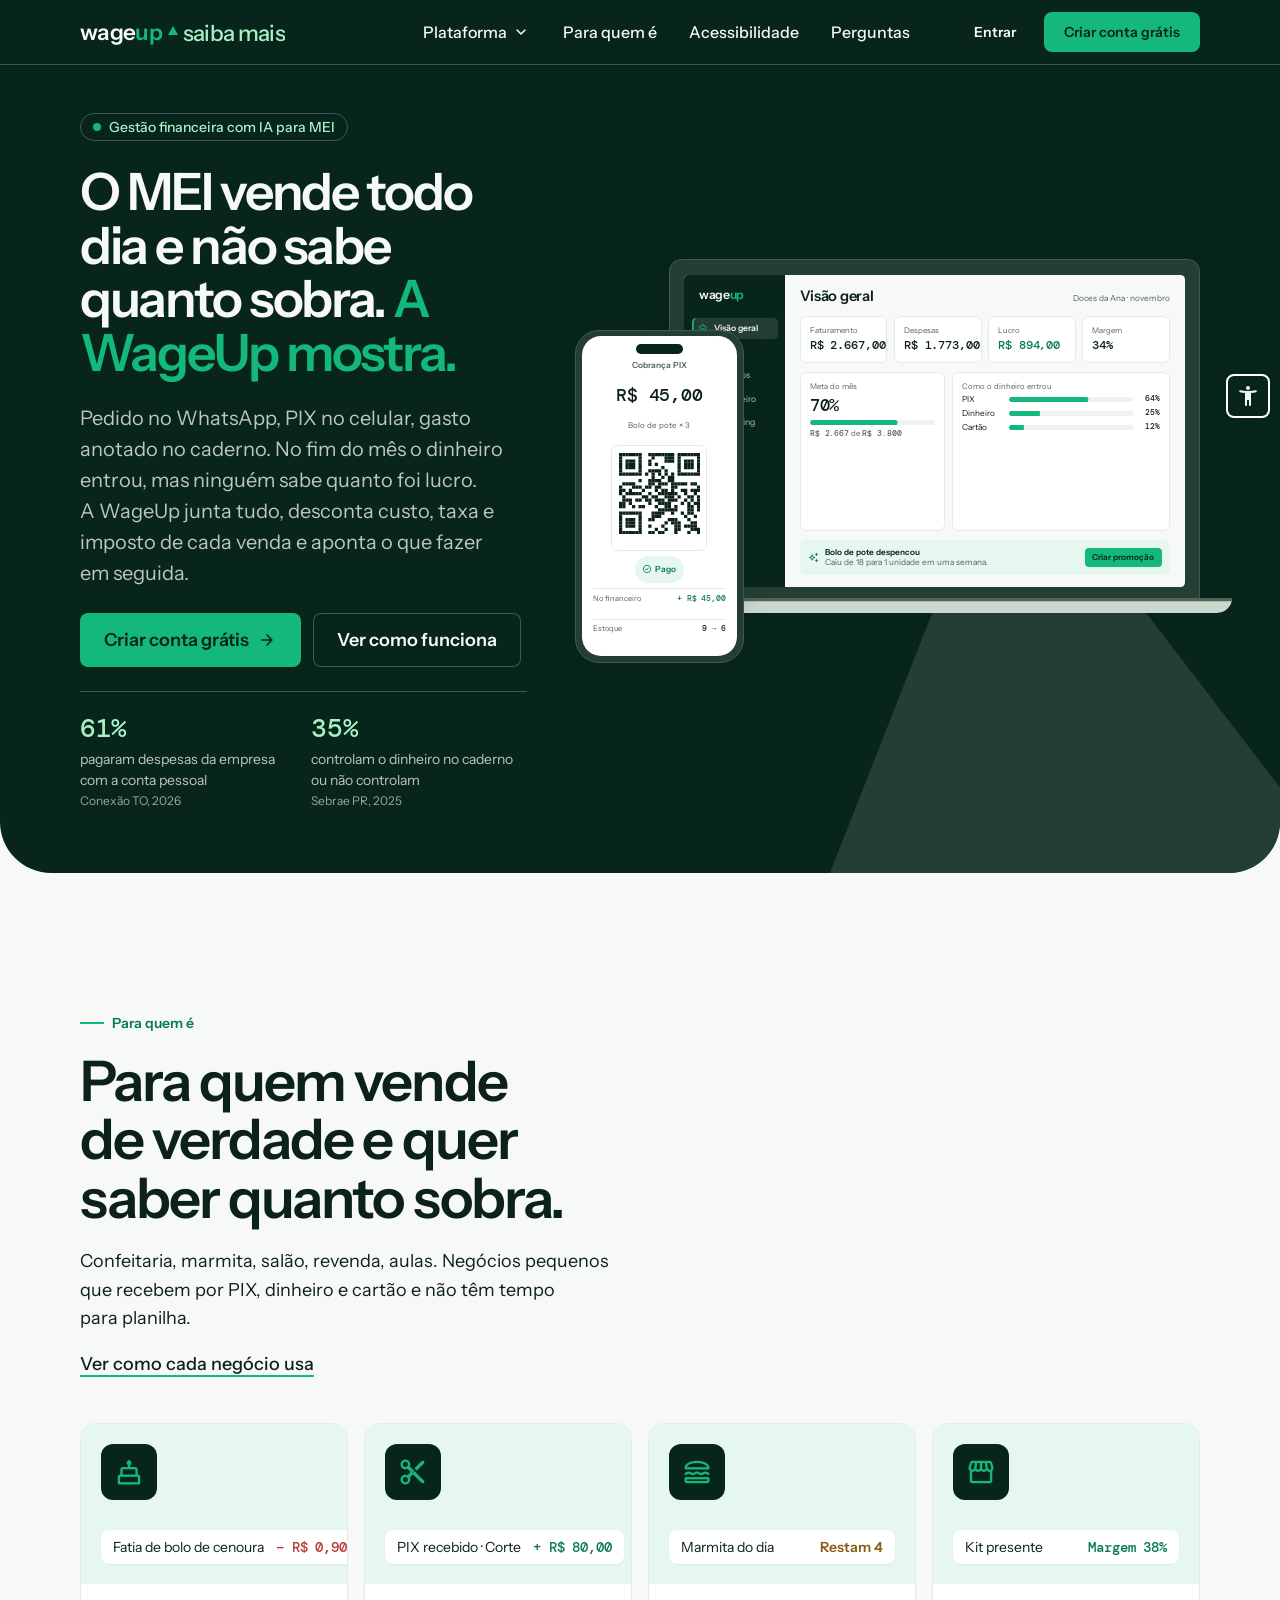
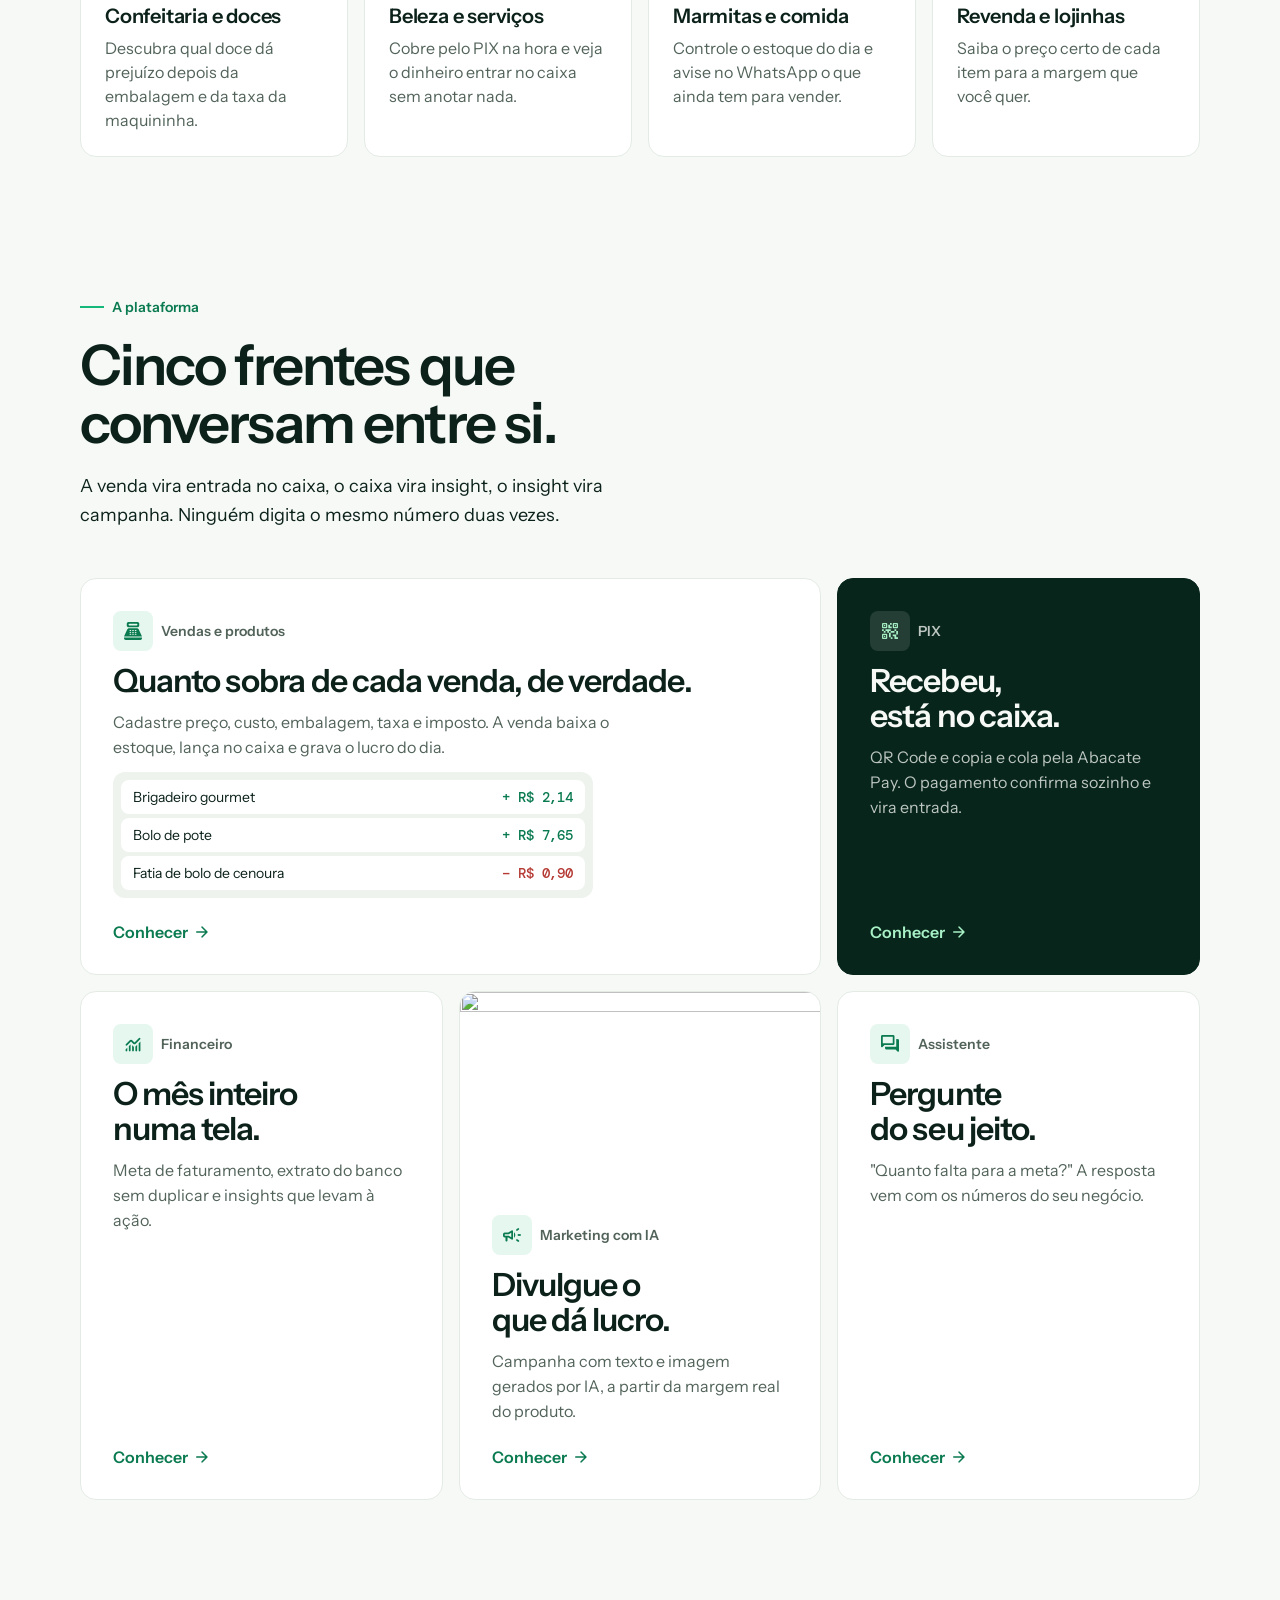
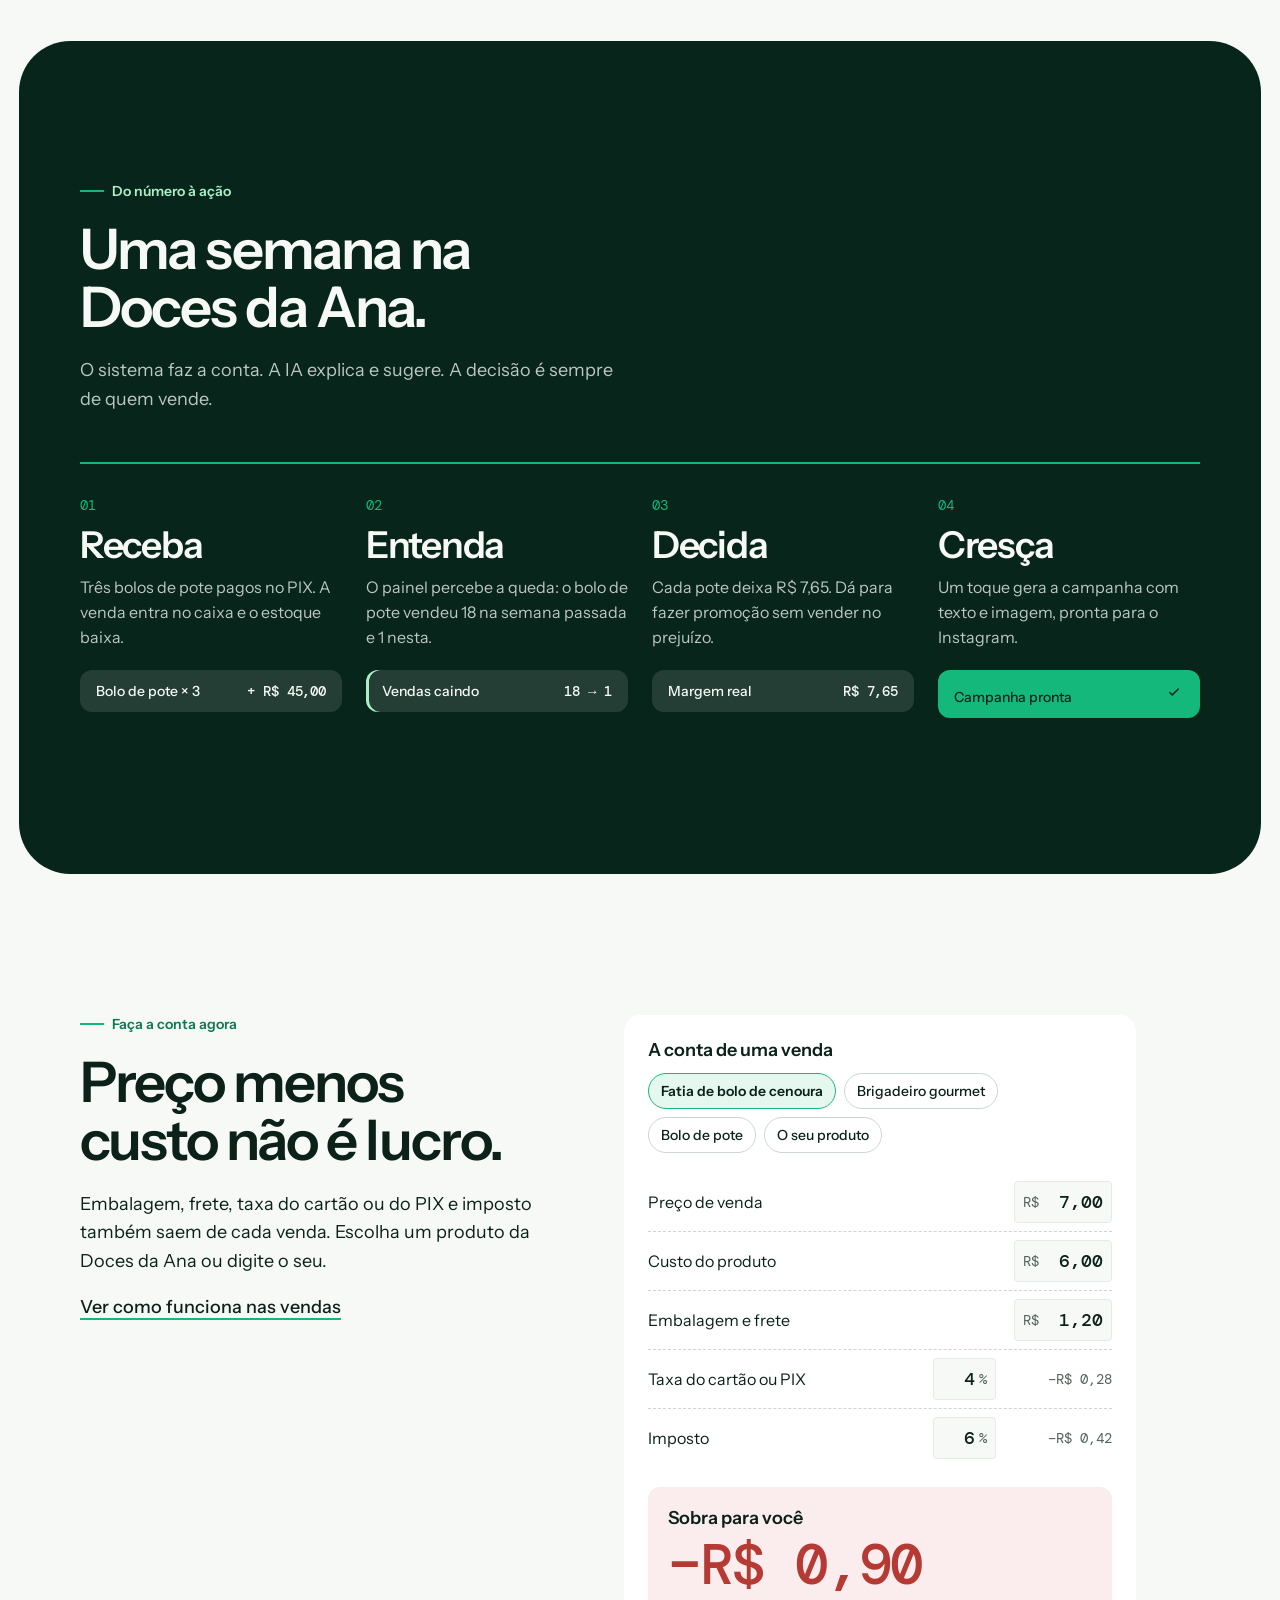
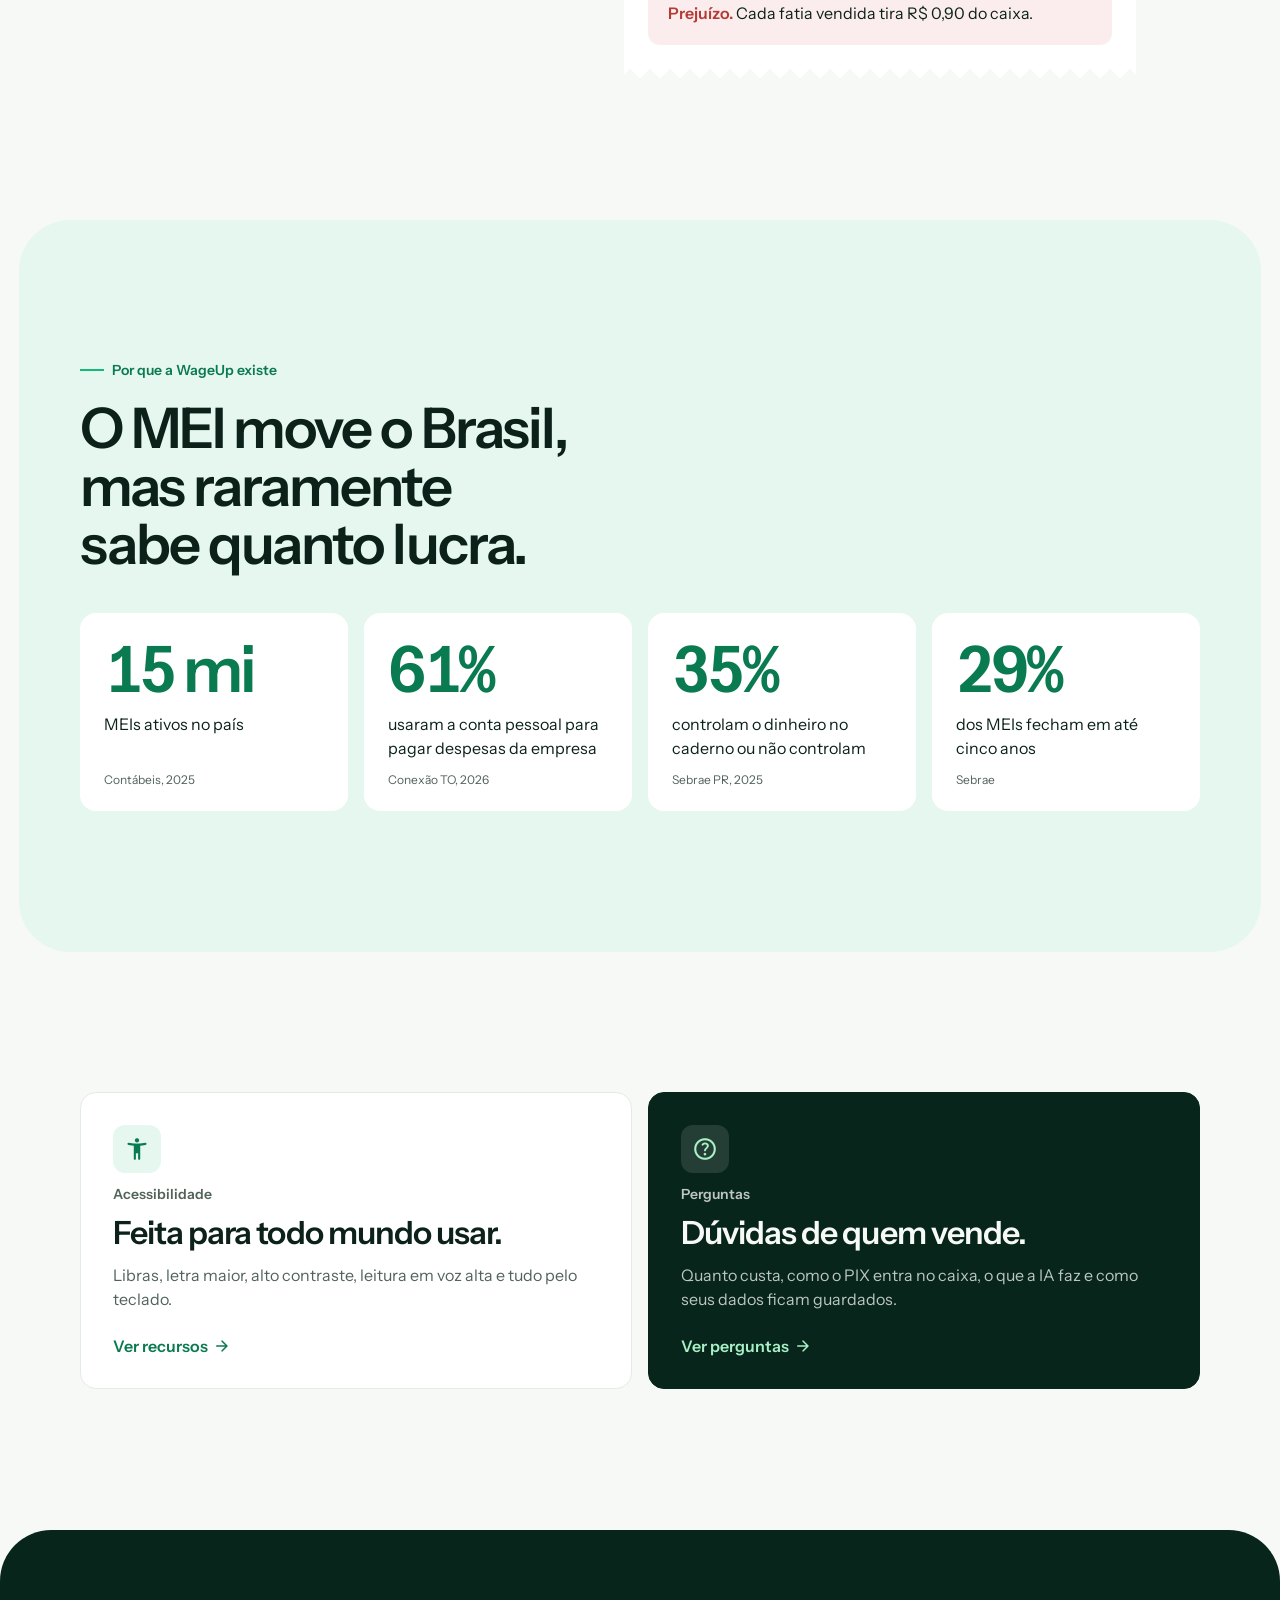
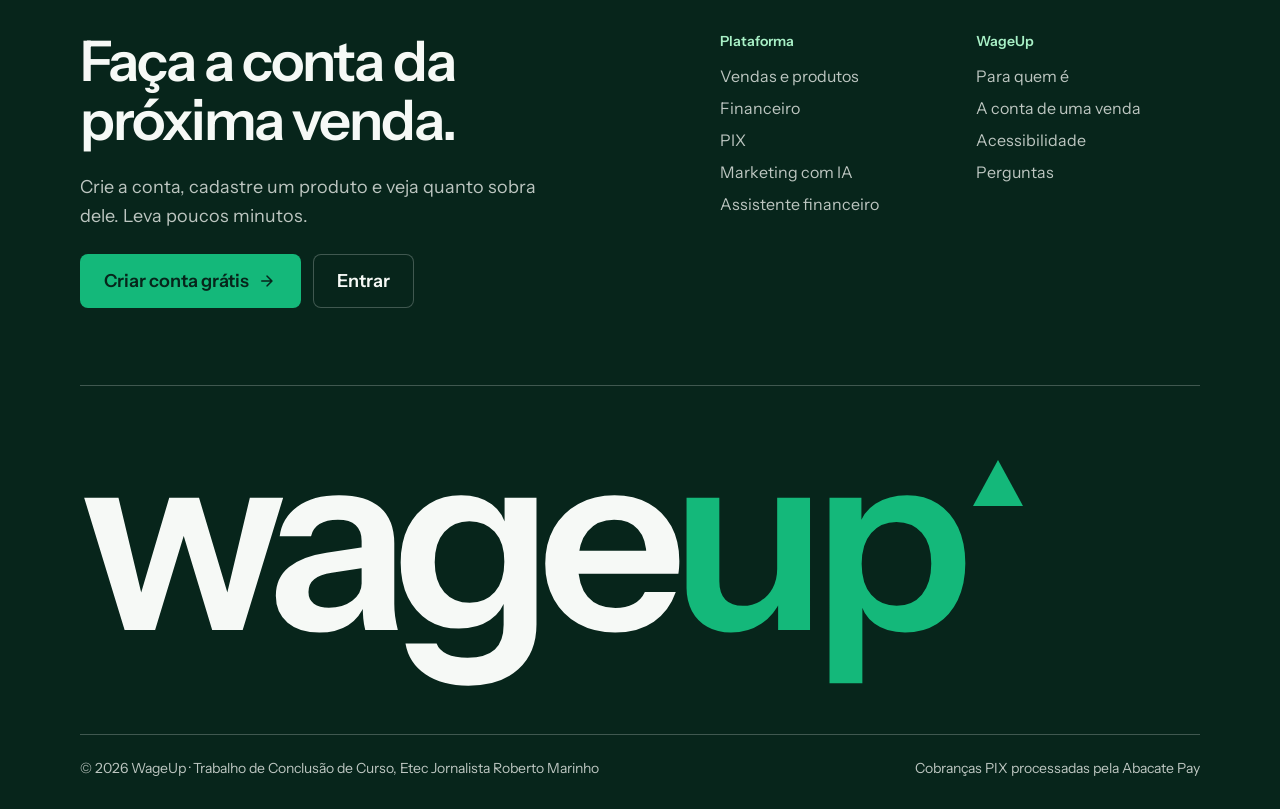
==== commit b75c9153: "Merge pull request #40 from heatseatvertigo/feat/app-visual App com o visual do site: barra lateral " ====
--- a/frontend/index.html
+++ b/frontend/index.html
@@ -1961,12 +1961,9 @@
     <!-- APP -->
     <section class="app-shell is-hidden" id="app" aria-label="Aplicativo Wage Up">
       <aside class="sidebar" id="appSidebar" aria-label="Navegação">
-        <div class="account-chip">
-          <span id="accountInitial">C</span>
-          <div>
-            <strong id="accountName">Conta</strong>
-            <small id="accountRole">MEI ativo</small>
-          </div>
+        <div class="sidebar__top">
+          <span class="lp-logo sidebar__brand"><span class="lp-logo__text">wage<span class="lp-logo__up">up</span></span><span class="lp-logo__tick" aria-hidden="true"></span></span>
+          <button class="sidebar__toggle" type="button" data-rail-toggle aria-pressed="false" aria-label="Recolher menu" title="Recolher menu"><span class="material-symbols-rounded" aria-hidden="true">left_panel_close</span></button>
         </div>
         <nav class="side-nav" aria-label="Módulos da plataforma">
           <button class="active" data-view="overview" title="Visão geral"><span class="material-symbols-rounded" aria-hidden="true">home</span>Visão geral</button>
@@ -1992,13 +1989,20 @@
           <button data-view="help" title="Ajuda"><span class="material-symbols-rounded" aria-hidden="true">help</span>Ajuda</button>
           <button data-logout title="Sair"><span class="material-symbols-rounded" aria-hidden="true">logout</span>Sair</button>
         </div>
+        <div class="account-chip">
+          <span id="accountInitial">C</span>
+          <div>
+            <strong id="accountName">Conta</strong>
+            <small id="accountRole">MEI ativo</small>
+          </div>
+        </div>
       </aside>
 
       <main class="dashboard" id="appMain" tabindex="-1">
         <header class="dashboard-header">
-          <button class="menu-button" type="button" aria-label="Abrir menu" aria-expanded="false" aria-controls="appSidebar"><span aria-hidden="true">☰</span></button>
+          <button class="menu-button" type="button" aria-label="Abrir menu" aria-expanded="false" aria-controls="appSidebar"><span class="material-symbols-rounded" aria-hidden="true">menu</span></button>
           <div>
-            <p class="eyebrow">Wage Up</p>
+            <p class="eyebrow" id="appBusiness">WageUp</p>
             <h2 id="view-title">Bem-vindo de volta.</h2>
           </div>
         </header>
--- a/frontend/styles.css
+++ b/frontend/styles.css
@@ -185,8 +185,7 @@
   border-radius: var(--radius-md);
   font-family: var(--font-body);
   font-size: var(--text-sm);
-  font-weight: var(--weight-medium);
-  letter-spacing: 0.01em;
+  font-weight: var(--weight-semibold);
   transition:
     background var(--duration-normal) var(--ease-default),
     transform  var(--duration-fast)   var(--ease-default),
@@ -194,8 +193,7 @@
 }
 
 .primary-button:hover {
-  background: var(--color-brand-dark);
-  color: var(--color-text-inverse);
+  background: var(--color-brand-light);
   transform: translateY(-1px);
   box-shadow: var(--shadow-md);
 }
@@ -674,47 +672,84 @@
 
 .app-shell {
   display: grid;
-  grid-template-columns: 240px minmax(0, 1fr);
+  grid-template-columns: 16.5rem minmax(0, 1fr);
   min-height: 100vh;
   background: var(--color-bg);
 }
 
-/* ─── Sidebar ─── */
+/* ─── Barra lateral ───
+   O floresta do site, recuado e arredondado como os blocos escuros da
+   landing. A largura não muda sozinha: aberta ou recolhida é escolha de quem
+   usa (botão no alto), lembrada no navegador. */
 
 .sidebar {
+  position: sticky;
+  top: var(--space-3);
   display: flex;
   flex-direction: column;
-  width: 240px;
-  background: var(--color-surface-muted);
-  border-right: 1px solid var(--color-border);
-  padding: var(--space-6) var(--space-4);
-  position: sticky;
-  top: 0;
-  height: 100vh;
+  gap: var(--space-6);
+  min-width: 0;
+  height: calc(100vh - 2 * var(--space-3));
+  margin: var(--space-3) 0 var(--space-3) var(--space-3);
+  padding: var(--space-5) var(--space-3) var(--space-3);
   overflow-y: auto;
-}
+  scrollbar-width: none;
+  border-radius: calc(var(--radius-xl) * 1.5);
+  background: var(--lp-ink);
+  color: var(--color-text-inverse);
+  view-transition-name: app-sidebar;
+}
+
+.sidebar__top {
+  display: flex;
+  align-items: center;
+  justify-content: space-between;
+  gap: var(--space-2);
+  min-height: 2.5rem;
+  padding-left: var(--space-3);
+}
+
+/* .sidebar na frente: a cor do .lp-logo, mais abaixo no arquivo, venceria. */
+.sidebar .sidebar__brand { color: var(--color-text-inverse); }
+
+.sidebar__toggle {
+  display: none;
+  place-items: center;
+  width: 2.25rem;
+  height: 2.25rem;
+  flex-shrink: 0;
+  border: 0;
+  border-radius: var(--radius-md);
+  background: transparent;
+  color: var(--lp-ink-muted);
+  cursor: pointer;
+  transition: background-color var(--duration-normal), color var(--duration-normal);
+}
+.sidebar__toggle:hover { background: var(--lp-ink-raised); color: var(--color-text-inverse); }
+.sidebar__toggle:focus-visible { outline: none; box-shadow: var(--shadow-focus); }
+.sidebar__toggle .material-symbols-rounded { font-size: 1.25rem; }
+@media (min-width: 769px) { .sidebar__toggle { display: grid; } }
 
 .account-chip {
   display: flex;
   align-items: center;
   gap: var(--space-3);
-  padding: var(--space-3) var(--space-4);
-  background: var(--color-surface);
-  border: 1px solid var(--color-border);
+  padding: var(--space-3);
   border-radius: var(--radius-lg);
-  margin-bottom: var(--space-6);
+  background: var(--lp-ink-raised);
 }
 
 .account-chip > span:first-child {
   display: grid;
   place-items: center;
-  width: 2.2rem;
-  height: 2.2rem;
+  width: 2.25rem;
+  height: 2.25rem;
   border-radius: var(--radius-md);
   background: var(--color-brand-mid);
   color: var(--color-brand-dark);
   font-family: var(--font-display);
   font-size: 0.9rem;
+  font-weight: var(--weight-semibold);
   flex-shrink: 0;
 }
 
@@ -727,7 +762,7 @@
 .account-chip strong {
   font-size: var(--text-sm);
   font-weight: var(--weight-semibold);
-  color: var(--color-text-primary);
+  color: var(--color-text-inverse);
   white-space: nowrap;
   overflow: hidden;
   text-overflow: ellipsis;
@@ -735,7 +770,7 @@
 
 .account-chip small {
   font-size: var(--text-xs);
-  color: var(--color-text-secondary);
+  color: var(--lp-ink-muted);
 }
 
 .side-nav {
@@ -745,34 +780,47 @@
   flex: 1;
 }
 
-.side-nav button {
+.side-nav button,
+.side-footer button {
   display: flex;
   align-items: center;
   gap: var(--space-3);
   width: 100%;
-  padding: var(--space-3) var(--space-4);
+  min-height: 2.75rem;
+  padding: var(--space-2) var(--space-3);
   background: transparent;
   border: none;
   border-radius: var(--radius-md);
+  font-family: var(--font-body);
   font-size: var(--text-sm);
   font-weight: var(--weight-medium);
-  color: var(--color-text-secondary);
+  color: var(--lp-ink-muted);
   text-align: left;
-  transition: background var(--duration-normal), color var(--duration-normal);
-}
-
-.side-nav button:hover {
-  background: var(--color-border);
-  color: var(--color-text-primary);
-}
-
+  white-space: nowrap;
+  cursor: pointer;
+  transition: background-color var(--duration-normal), color var(--duration-normal);
+}
+
+.side-nav button:hover,
+.side-footer button:hover {
+  background: var(--lp-ink-raised);
+  color: var(--color-text-inverse);
+}
+
+.side-nav button:focus-visible,
+.side-footer button:focus-visible { outline: none; box-shadow: var(--shadow-focus); }
+
+/* A tela aberta: fundo mais claro, ícone no verde da marca e um fio à esquerda. */
 .side-nav button.active {
-  background: var(--color-brand-subtle);
-  color: var(--color-brand-ink);
-}
-
-.side-nav .material-symbols-rounded {
-  font-size: 1.1rem;
+  background: var(--lp-ink-raised);
+  color: var(--color-text-inverse);
+  box-shadow: inset 3px 0 0 var(--color-brand-mid);
+}
+.side-nav button.active .material-symbols-rounded { color: var(--color-brand-mid); }
+
+.side-nav .material-symbols-rounded,
+.side-footer .material-symbols-rounded {
+  font-size: 1.25rem;
   flex-shrink: 0;
 }
 
@@ -791,21 +839,21 @@
 .nav-group__chevron {
   margin-left: auto;
   font-size: 1rem;
-  color: var(--color-text-disabled);
+  color: var(--lp-ink-muted);
 }
 
 .nav-group.is-open .nav-group__chevron { transform: rotate(180deg); }
 
 /* Destaque discreto quando alguma view do grupo está ativa */
-.side-nav .nav-group.has-active .nav-group__toggle { color: var(--color-text-primary); }
+.side-nav .nav-group.has-active .nav-group__toggle { color: var(--color-text-inverse); }
 
 .nav-group__submenu {
   display: none;
   flex-direction: column;
   gap: var(--space-1);
-  margin-left: var(--space-5);
-  padding-left: var(--space-3);
-  border-left: 1px solid var(--color-border);
+  margin-left: calc(var(--space-3) + 0.6rem);
+  padding-left: var(--space-2);
+  border-left: 1px solid var(--lp-ink-line);
 }
 
 .nav-group.is-open .nav-group__submenu {
@@ -814,6 +862,7 @@
 }
 
 .side-nav .nav-group__submenu button {
+  min-height: 2.5rem;
   padding: var(--space-2) var(--space-3);
   font-size: var(--text-sm);
 }
@@ -850,91 +899,53 @@
   .nav-group__chevron { transition: none; }
 }
 
-/* ─── Navegação em trilha de ícones ───
-   A navegação fica recolhida em toda a plataforma, liberando espaço.
-   Passar o mouse devolve a barra inteira, sobreposta ao conteúdo, para não
-   empurrar o chat a cada vez. */
+/* ─── Barra recolhida em trilha de ícones ───
+   Só pelo botão do alto. Não abre ao passar o mouse: abrir no hover empurrava
+   a tela a cada passagem, e cobrir o conteúdo escondia parte dele. O nome de
+   cada item aparece no title. */
 
 @media (min-width: 769px) {
-  .app-shell.is-rail { grid-template-columns: 4.25rem minmax(0, 1fr); }
-
-  .app-shell.is-rail .sidebar {
-    /* A largura vem da trilha da grade; o item apenas a preenche. */
-    width: auto;
-    /* Sem isto o item de grade não encolhe abaixo do próprio conteúdo e a
-       trilha fica com a largura antiga. */
-    min-width: 0;
-    padding: var(--space-5) var(--space-2);
-    overflow: visible;
-    transition: width var(--duration-normal) var(--ease-out);
-  }
-
-  /* Some tudo que é texto, sobra o ícone centralizado. */
-  .app-shell.is-rail .sidebar .account-chip div,
-  .app-shell.is-rail .sidebar .nav-group__chevron,
-  .app-shell.is-rail .sidebar .nav-group__submenu { display: none; }
-
-  .app-shell.is-rail .sidebar .account-chip {
-    justify-content: center;
-    padding: var(--space-2);
-    margin-bottom: var(--space-5);
-  }
-
-  .app-shell.is-rail .side-nav > button,
-  .app-shell.is-rail .side-nav .nav-group__toggle,
+  .app-shell.is-rail { grid-template-columns: 5.5rem minmax(0, 1fr); }
+
+  .app-shell.is-rail .sidebar { padding-inline: var(--space-2); }
+
+  .app-shell.is-rail .sidebar__brand,
+  .app-shell.is-rail .account-chip div,
+  .app-shell.is-rail .nav-group__chevron { display: none; }
+
+  .app-shell.is-rail .sidebar__top { justify-content: center; padding-left: 0; }
+
+  .app-shell.is-rail .side-nav button,
   .app-shell.is-rail .side-footer button {
     justify-content: center;
-    padding: var(--space-3) 0;
+    padding-inline: 0;
     gap: 0;
     font-size: 0;
   }
 
   .app-shell.is-rail .side-nav .material-symbols-rounded,
-  .app-shell.is-rail .side-footer .material-symbols-rounded { font-size: 1.3rem; }
-
-  /* Ao passar o mouse a barra volta inteira e EMPURRA o conteúdo. Cobrir o
-     conteúdo escondia parte da tela — o calendário perdia as primeiras
-     colunas atrás da barra, o que lia como bug. */
-  .app-shell.is-rail:has(.sidebar:hover),
-  .app-shell.is-rail:has(.sidebar:focus-within) {
-    grid-template-columns: 240px minmax(0, 1fr);
+  .app-shell.is-rail .side-footer .material-symbols-rounded { font-size: 1.375rem; }
+
+  /* Os módulos financeiros viram ícones logo abaixo do Financeiro. */
+  .app-shell.is-rail .nav-group__submenu {
+    margin-left: 0;
+    padding: var(--space-1) 0 0;
+    border-left: 0;
+    border-top: 1px solid var(--lp-ink-line);
   }
 
-  .app-shell.is-rail .sidebar:hover,
-  .app-shell.is-rail .sidebar:focus-within {
-    padding: var(--space-6) var(--space-4);
-  }
-
-  .app-shell.is-rail .sidebar:hover .account-chip div,
-  .app-shell.is-rail .sidebar:focus-within .account-chip div,
-  .app-shell.is-rail .sidebar:hover .nav-group__chevron,
-  .app-shell.is-rail .sidebar:focus-within .nav-group__chevron { display: block; }
-
-  .app-shell.is-rail .sidebar:hover .nav-group.is-open .nav-group__submenu,
-  .app-shell.is-rail .sidebar:focus-within .nav-group.is-open .nav-group__submenu { display: flex; }
-
-  .app-shell.is-rail .sidebar:hover .account-chip,
-  .app-shell.is-rail .sidebar:focus-within .account-chip {
-    justify-content: flex-start;
-    padding: var(--space-3) var(--space-4);
-  }
-
-  .app-shell.is-rail .sidebar:hover .side-nav > button,
-  .app-shell.is-rail .sidebar:focus-within .side-nav > button,
-  .app-shell.is-rail .sidebar:hover .side-nav .nav-group__toggle,
-  .app-shell.is-rail .sidebar:focus-within .side-nav .nav-group__toggle,
-  .app-shell.is-rail .sidebar:hover .side-footer button,
-  .app-shell.is-rail .sidebar:focus-within .side-footer button {
-    justify-content: flex-start;
-    padding: var(--space-3) var(--space-4);
-    gap: var(--space-3);
-    font-size: var(--text-sm);
-  }
-}
-
-@media (prefers-reduced-motion: reduce) {
-  .app-shell.is-rail .sidebar { transition: none; }
-}
+  .app-shell.is-rail .account-chip { justify-content: center; padding: var(--space-2) 0; background: transparent; }
+}
+
+/* A troca entre aberta e recolhida passa pela transição de visão do
+   navegador: a barra muda de largura e a tela desliza junto, sem salto. */
+.dashboard { view-transition-name: app-main; }
+::view-transition-group(app-sidebar),
+::view-transition-group(app-main) { animation-duration: 320ms; animation-timing-function: var(--ease-out); }
+::view-transition-old(app-sidebar),
+::view-transition-new(app-sidebar),
+::view-transition-old(app-main),
+::view-transition-new(app-main) { height: 100%; object-fit: none; object-position: left top; }
 
 /* ─── Movimentações ─── */
 
@@ -1132,6 +1143,18 @@
   .dashboard.is-chat .assistant-shell { height: calc(100vh - 5.5rem); position: relative; }
 }
 
+/* No desktop o chat é um bloco recuado e arredondado, como a barra lateral
+   ao lado: antes ele ia de ponta a ponta e parecia outra aplicação. */
+@media (min-width: 769px) {
+  .dashboard.is-chat .view--full.active { padding: var(--space-3) var(--space-3) var(--space-3) var(--space-4); }
+  .dashboard.is-chat .assistant-shell {
+    height: calc(100vh - 2 * var(--space-3));
+    border: 1px solid var(--color-border);
+    border-radius: calc(var(--radius-xl) * 1.5);
+    overflow: hidden;
+  }
+}
+
 
 /* O chat ocupa toda a área útil: sem coluna fixa ao lado, o histórico vive
    numa cascata acionada pelos três pontos. */
@@ -1241,11 +1264,11 @@
 }
 
 .chat-aside__label {
-  font-size: var(--text-xs);
+  font-family: var(--font-display);
+  font-size: var(--text-base);
   font-weight: var(--weight-semibold);
-  letter-spacing: var(--tracking-wide);
-  text-transform: uppercase;
-  color: var(--color-text-secondary);
+  letter-spacing: -0.01em;
+  color: var(--color-text-primary);
   white-space: nowrap;
 }
 
@@ -1621,33 +1644,9 @@
   display: flex;
   flex-direction: column;
   gap: var(--space-1);
-  padding-top: var(--space-4);
-  border-top: 1px solid var(--color-border);
-  margin-top: var(--space-4);
-}
-
-.side-footer button {
-  display: flex;
-  align-items: center;
-  gap: var(--space-3);
-  width: 100%;
-  padding: var(--space-3) var(--space-4);
-  background: transparent;
-  border: none;
-  border-radius: var(--radius-md);
-  font-size: var(--text-sm);
-  font-weight: var(--weight-medium);
-  color: var(--color-text-secondary);
-  text-align: left;
-  transition: background var(--duration-normal), color var(--duration-normal);
-}
-
-.side-footer button:hover {
-  background: var(--color-surface-muted);
-  color: var(--color-text-primary);
-}
-
-.side-footer .material-symbols-rounded { font-size: 1.1rem; }
+  padding-top: var(--space-3);
+  border-top: 1px solid var(--lp-ink-line);
+}
 
 /* ─── Dashboard main ─── */
 
@@ -1661,20 +1660,30 @@
   display: flex;
   align-items: center;
   gap: var(--space-4);
-  padding: var(--space-5) var(--space-8);
-  border-bottom: 1px solid var(--color-border);
-  background: var(--color-bg);
-}
-
-.dashboard-header .eyebrow { margin: 0 0 2px; }
+  padding: var(--space-8) var(--space-8) 0;
+}
+
+/* Nome do negócio acima do título, com o fio verde do site. */
+.dashboard-header .eyebrow {
+  display: flex;
+  align-items: center;
+  gap: var(--space-2);
+  margin: 0 0 var(--space-2);
+  font-size: var(--text-sm);
+  font-weight: var(--weight-medium);
+  letter-spacing: normal;
+  text-transform: none;
+  color: var(--color-brand-ink);
+}
+.dashboard-header .eyebrow::before { content: ""; width: 1.25rem; height: 2px; border-radius: var(--radius-full); background: var(--color-brand-mid); }
 
 .dashboard-header h2 {
   font-family: var(--font-display);
-  font-size: var(--text-display-md);
-  font-weight: var(--weight-regular);
-  color: var(--color-text-primary);
-  line-height: var(--leading-tight);
-  letter-spacing: var(--tracking-tight);
+  font-size: clamp(1.75rem, 1.3rem + 1.2vw, 2.5rem);
+  font-weight: var(--weight-semibold);
+  color: var(--color-text-primary);
+  line-height: 1.08;
+  letter-spacing: -0.035em;
 }
 
 .menu-button {
@@ -1730,15 +1739,13 @@
   padding: var(--space-5) var(--space-6);
   background: var(--color-surface);
   border: 1px solid var(--color-border);
-  border-radius: var(--radius-lg);
-}
-
-.summary-grid article span {
-  font-size: var(--text-xs);
-  font-weight: var(--weight-semibold);
-  color: var(--color-text-secondary);
-  text-transform: uppercase;
-  letter-spacing: var(--tracking-wide);
+  border-radius: var(--radius-xl);
+}
+
+.summary-grid article > span {
+  font-size: var(--text-sm);
+  font-weight: var(--weight-medium);
+  color: var(--color-text-secondary);
 }
 
 .summary-grid article strong {
@@ -1770,8 +1777,10 @@
 }
 
 .panel-heading h3 {
-  font-size: var(--text-lg);
+  font-family: var(--font-display);
+  font-size: var(--text-xl);
   font-weight: var(--weight-semibold);
+  letter-spacing: -0.02em;
   color: var(--color-text-primary);
 }
 
@@ -3285,7 +3294,10 @@
     position: fixed;
     top: 0;
     left: 0;
+    width: min(17rem, 85vw);
     height: 100vh;
+    margin: 0;
+    border-radius: 0 calc(var(--radius-xl) * 1.5) calc(var(--radius-xl) * 1.5) 0;
     z-index: 200;
     transform: translateX(-100%);
     transition: transform var(--duration-slow) var(--ease-out);
@@ -3298,6 +3310,7 @@
   .dashboard-header .ghost-button { display: none; }
 
   .view { padding: var(--space-5); }
+  .dashboard-header { padding: var(--space-5) var(--space-5) 0; }
 
 
   .support-note {
@@ -3767,11 +3780,13 @@
   line-height: 1.3;
 }
 .lp-screen .material-symbols-rounded { font-size: 1.35em; }
-.lp-screen__side { display: grid; align-content: start; gap: 0.25em; padding: 1.4em 0.8em; background: var(--color-surface); border-right: 1px solid var(--color-border); }
+/* A barra do desenho é a mesma do app: floresta, com o item aberto mais claro. */
+.lp-screen__side { display: grid; align-content: start; gap: 0.25em; padding: 1.4em 0.8em; background: var(--lp-ink); color: var(--color-text-inverse); }
 .lp-screen__brand { padding: 0 0.6em 1em; font-family: var(--font-display); font-size: 1.35em; font-weight: var(--weight-semibold); letter-spacing: -0.03em; }
 .lp-screen__brand b { color: var(--color-brand-mid); font-weight: inherit; }
-.lp-screen__nav { display: flex; align-items: center; gap: 0.6em; padding: 0.55em 0.6em; border-radius: 0.5em; font-size: 0.95em; color: var(--color-text-secondary); }
-.lp-screen__nav.is-active { background: var(--color-brand-subtle); color: var(--color-brand-ink); font-weight: var(--weight-semibold); }
+.lp-screen__nav { display: flex; align-items: center; gap: 0.6em; padding: 0.55em 0.6em; border-radius: 0.5em; font-size: 0.95em; color: var(--lp-ink-muted); }
+.lp-screen__nav.is-active { background: var(--lp-ink-raised); color: var(--color-text-inverse); font-weight: var(--weight-semibold); box-shadow: inset 0.2em 0 0 var(--color-brand-mid); }
+.lp-screen__nav.is-active .material-symbols-rounded { color: var(--color-brand-mid); }
 .lp-screen__main { display: grid; grid-template-rows: auto auto 1fr auto; gap: 1em; min-width: 0; padding: 1.4em 1.6em; }
 .lp-screen__top { display: flex; align-items: baseline; justify-content: space-between; gap: 1em; }
 .lp-screen__top strong { font-family: var(--font-display); font-size: 1.6em; font-weight: var(--weight-semibold); letter-spacing: -0.02em; }
